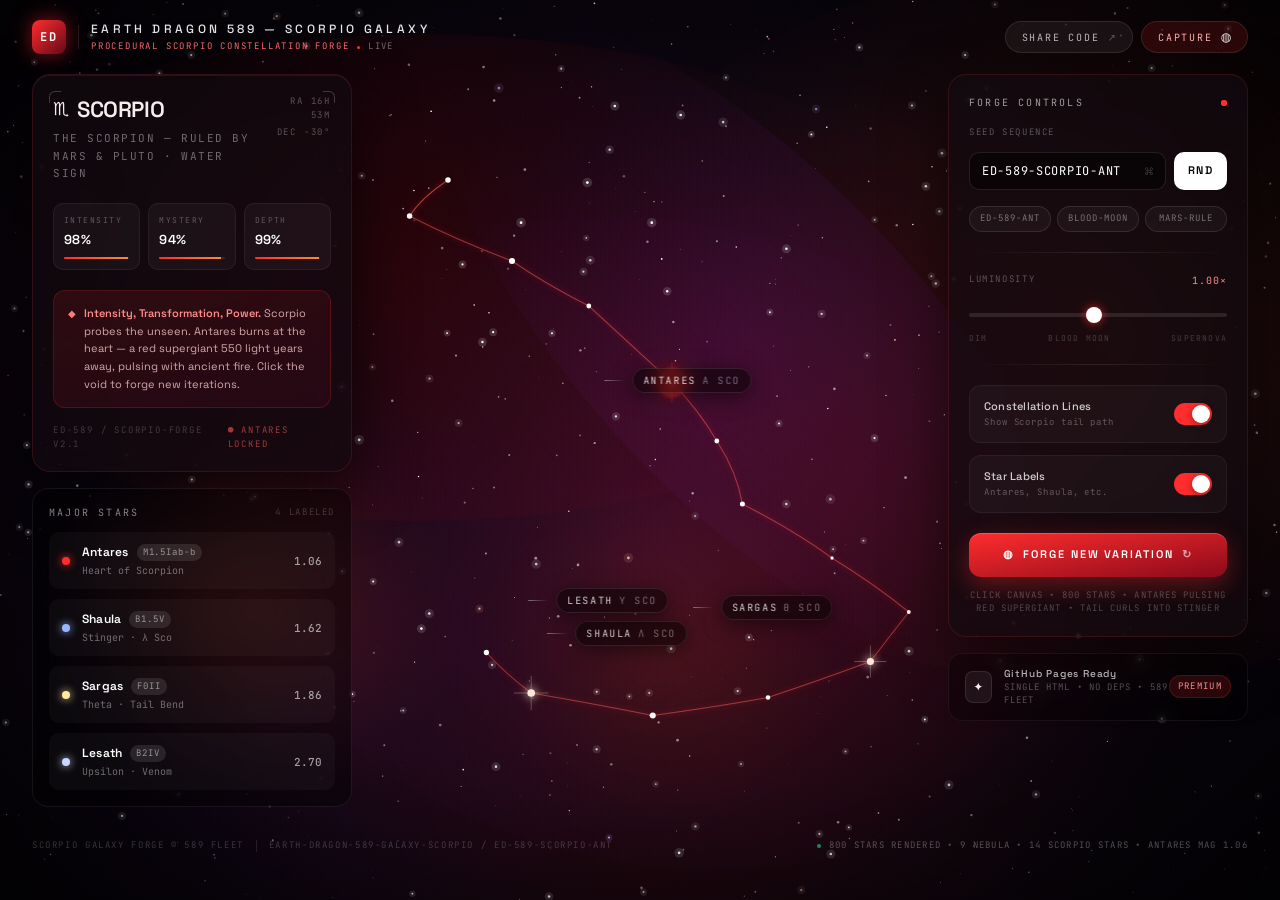
==== index.html @ 0ab93e93 "Rename Earth-Dragon-589-Galaxy-Scorpio-index.html to index.html" ====
<!DOCTYPE html>
<html lang="en">
<head>
  <meta charset="UTF-8">
  <meta name="viewport" content="width=device-width, initial-scale=1">
  <title>React Artifact</title>
  <style>@import url("https://fonts.googleapis.com/css2?family=JetBrains+Mono:wght@400;500&family=Space+Grotesk:wght@300;400;500;600;700&display=swap");*,:after,:before{--tw-border-spacing-x:0;--tw-border-spacing-y:0;--tw-translate-x:0;--tw-translate-y:0;--tw-rotate:0;--tw-skew-x:0;--tw-skew-y:0;--tw-scale-x:1;--tw-scale-y:1;--tw-pan-x: ;--tw-pan-y: ;--tw-pinch-zoom: ;--tw-scroll-snap-strictness:proximity;--tw-gradient-from-position: ;--tw-gradient-via-position: ;--tw-gradient-to-position: ;--tw-ordinal: ;--tw-slashed-zero: ;--tw-numeric-figure: ;--tw-numeric-spacing: ;--tw-numeric-fraction: ;--tw-ring-inset: ;--tw-ring-offset-width:0px;--tw-ring-offset-color:#fff;--tw-ring-color:rgba(59,130,246,.5);--tw-ring-offset-shadow:0 0 #0000;--tw-ring-shadow:0 0 #0000;--tw-shadow:0 0 #0000;--tw-shadow-colored:0 0 #0000;--tw-blur: ;--tw-brightness: ;--tw-contrast: ;--tw-grayscale: ;--tw-hue-rotate: ;--tw-invert: ;--tw-saturate: ;--tw-sepia: ;--tw-drop-shadow: ;--tw-backdrop-blur: ;--tw-backdrop-brightness: ;--tw-backdrop-contrast: ;--tw-backdrop-grayscale: ;--tw-backdrop-hue-rotate: ;--tw-backdrop-invert: ;--tw-backdrop-opacity: ;--tw-backdrop-saturate: ;--tw-backdrop-sepia: ;--tw-contain-size: ;--tw-contain-layout: ;--tw-contain-paint: ;--tw-contain-style: }::backdrop{--tw-border-spacing-x:0;--tw-border-spacing-y:0;--tw-translate-x:0;--tw-translate-y:0;--tw-rotate:0;--tw-skew-x:0;--tw-skew-y:0;--tw-scale-x:1;--tw-scale-y:1;--tw-pan-x: ;--tw-pan-y: ;--tw-pinch-zoom: ;--tw-scroll-snap-strictness:proximity;--tw-gradient-from-position: ;--tw-gradient-via-position: ;--tw-gradient-to-position: ;--tw-ordinal: ;--tw-slashed-zero: ;--tw-numeric-figure: ;--tw-numeric-spacing: ;--tw-numeric-fraction: ;--tw-ring-inset: ;--tw-ring-offset-width:0px;--tw-ring-offset-color:#fff;--tw-ring-color:rgba(59,130,246,.5);--tw-ring-offset-shadow:0 0 #0000;--tw-ring-shadow:0 0 #0000;--tw-shadow:0 0 #0000;--tw-shadow-colored:0 0 #0000;--tw-blur: ;--tw-brightness: ;--tw-contrast: ;--tw-grayscale: ;--tw-hue-rotate: ;--tw-invert: ;--tw-saturate: ;--tw-sepia: ;--tw-drop-shadow: ;--tw-backdrop-blur: ;--tw-backdrop-brightness: ;--tw-backdrop-contrast: ;--tw-backdrop-grayscale: ;--tw-backdrop-hue-rotate: ;--tw-backdrop-invert: ;--tw-backdrop-opacity: ;--tw-backdrop-saturate: ;--tw-backdrop-sepia: ;--tw-contain-size: ;--tw-contain-layout: ;--tw-contain-paint: ;--tw-contain-style: }

/*! tailwindcss v3.4.18 | MIT License | https://tailwindcss.com*/*,:after,:before{box-sizing:border-box;border:0 solid #e5e7eb}:after,:before{--tw-content:""}:host,html{line-height:1.5;-webkit-text-size-adjust:100%;-moz-tab-size:4;-o-tab-size:4;tab-size:4;font-family:ui-sans-serif,system-ui,sans-serif,Apple Color Emoji,Segoe UI Emoji,Segoe UI Symbol,Noto Color Emoji;font-feature-settings:normal;font-variation-settings:normal;-webkit-tap-highlight-color:transparent}body{margin:0;line-height:inherit}hr{height:0;color:inherit;border-top-width:1px}abbr:where([title]){-webkit-text-decoration:underline dotted;text-decoration:underline dotted}h1,h2,h3,h4,h5,h6{font-size:inherit;font-weight:inherit}a{color:inherit;text-decoration:inherit}b,strong{font-weight:bolder}code,kbd,pre,samp{font-family:ui-monospace,SFMono-Regular,Menlo,Monaco,Consolas,Liberation Mono,Courier New,monospace;font-feature-settings:normal;font-variation-settings:normal;font-size:1em}small{font-size:80%}sub,sup{font-size:75%;line-height:0;position:relative;vertical-align:baseline}sub{bottom:-.25em}sup{top:-.5em}table{text-indent:0;border-color:inherit;border-collapse:collapse}button,input,optgroup,select,textarea{font-family:inherit;font-feature-settings:inherit;font-variation-settings:inherit;font-size:100%;font-weight:inherit;line-height:inherit;letter-spacing:inherit;color:inherit;margin:0;padding:0}button,select{text-transform:none}button,input:where([type=button]),input:where([type=reset]),input:where([type=submit]){-webkit-appearance:button;background-color:transparent;background-image:none}:-moz-focusring{outline:auto}:-moz-ui-invalid{box-shadow:none}progress{vertical-align:baseline}::-webkit-inner-spin-button,::-webkit-outer-spin-button{height:auto}[type=search]{-webkit-appearance:textfield;outline-offset:-2px}::-webkit-search-decoration{-webkit-appearance:none}::-webkit-file-upload-button{-webkit-appearance:button;font:inherit}summary{display:list-item}blockquote,dd,dl,figure,h1,h2,h3,h4,h5,h6,hr,p,pre{margin:0}fieldset{margin:0}fieldset,legend{padding:0}menu,ol,ul{list-style:none;margin:0;padding:0}dialog{padding:0}textarea{resize:vertical}input::-moz-placeholder,textarea::-moz-placeholder{opacity:1;color:#9ca3af}input::placeholder,textarea::placeholder{opacity:1;color:#9ca3af}[role=button],button{cursor:pointer}:disabled{cursor:default}audio,canvas,embed,iframe,img,object,svg,video{display:block;vertical-align:middle}img,video{max-width:100%;height:auto}[hidden]:where(:not([hidden=until-found])){display:none}.pointer-events-none{pointer-events:none}.absolute{position:absolute}.relative{position:relative}.inset-0{inset:0}.-left-1{left:-.25rem}.-right-1{right:-.25rem}.-top-1{top:-.25rem}.bottom-\[88px\]{bottom:88px}.left-1\/2{left:50%}.left-\[18px\]{left:18px}.left-\[2px\]{left:2px}.right-3{right:.75rem}.top-1\/2{top:50%}.top-\[2px\]{top:2px}.z-10{z-index:10}.order-1{order:1}.order-2{order:2}.order-3{order:3}.my-5{margin-top:1.25rem;margin-bottom:1.25rem}.mb-3{margin-bottom:.75rem}.mb-4{margin-bottom:1rem}.ml-1\.5{margin-left:.375rem}.mt-0\.5{margin-top:.125rem}.mt-1{margin-top:.25rem}.mt-2{margin-top:.5rem}.mt-3{margin-top:.75rem}.mt-4{margin-top:1rem}.mt-5{margin-top:1.25rem}.mt-\[1px\]{margin-top:1px}.mt-\[2px\]{margin-top:2px}.block{display:block}.flex{display:flex}.grid{display:grid}.hidden{display:none}.h-1{height:.25rem}.h-1\.5{height:.375rem}.h-2{height:.5rem}.h-3{height:.75rem}.h-6{height:1.5rem}.h-8{height:2rem}.h-\[18px\]{height:18px}.h-\[1px\]{height:1px}.h-\[22px\]{height:22px}.h-\[26px\]{height:26px}.h-\[2px\]{height:2px}.h-\[32px\]{height:32px}.h-\[34px\]{height:34px}.h-\[38px\]{height:38px}.h-\[3px\]{height:3px}.h-\[44px\]{height:44px}.h-\[4px\]{height:4px}.h-full{height:100%}.min-h-\[56vh\]{min-height:56vh}.min-h-screen{min-height:100vh}.w-1{width:.25rem}.w-1\.5{width:.375rem}.w-2{width:.5rem}.w-3{width:.75rem}.w-5{width:1.25rem}.w-8{width:2rem}.w-\[18px\]{width:18px}.w-\[1px\]{width:1px}.w-\[32px\]{width:32px}.w-\[34px\]{width:34px}.w-\[38px\]{width:38px}.w-\[3px\]{width:3px}.w-full{width:100%}.min-w-0{min-width:0}.flex-1{flex:1 1 0%}.shrink-0{flex-shrink:0}.-translate-x-1\/2{--tw-translate-x:-50%}.-translate-x-1\/2,.-translate-y-1\/2{transform:translate(var(--tw-translate-x),var(--tw-translate-y)) rotate(var(--tw-rotate)) skewX(var(--tw-skew-x)) skewY(var(--tw-skew-y)) scaleX(var(--tw-scale-x)) scaleY(var(--tw-scale-y))}.-translate-y-1\/2{--tw-translate-y:-50%}.-translate-y-\[18px\]{--tw-translate-y:-18px}.-translate-y-\[18px\],.translate-x-\[14px\]{transform:translate(var(--tw-translate-x),var(--tw-translate-y)) rotate(var(--tw-rotate)) skewX(var(--tw-skew-x)) skewY(var(--tw-skew-y)) scaleX(var(--tw-scale-x)) scaleY(var(--tw-scale-y))}.translate-x-\[14px\]{--tw-translate-x:14px}.scale-110{--tw-scale-x:1.1;--tw-scale-y:1.1}.scale-110,.scale-95{transform:translate(var(--tw-translate-x),var(--tw-translate-y)) rotate(var(--tw-rotate)) skewX(var(--tw-skew-x)) skewY(var(--tw-skew-y)) scaleX(var(--tw-scale-x)) scaleY(var(--tw-scale-y))}.scale-95{--tw-scale-x:.95;--tw-scale-y:.95}@keyframes ping{75%,to{transform:scale(2);opacity:0}}.animate-ping{animation:ping 1s cubic-bezier(0,0,.2,1) infinite}@keyframes pulse{50%{opacity:.5}}.animate-pulse{animation:pulse 2s cubic-bezier(.4,0,.6,1) infinite}.cursor-crosshair{cursor:crosshair}.cursor-pointer{cursor:pointer}.select-none{-webkit-user-select:none;-moz-user-select:none;user-select:none}.resize{resize:both}.appearance-none{-webkit-appearance:none;-moz-appearance:none;appearance:none}.grid-cols-3{grid-template-columns:repeat(3,minmax(0,1fr))}.flex-col{flex-direction:column}.items-start{align-items:flex-start}.items-center{align-items:center}.justify-center{justify-content:center}.justify-between{justify-content:space-between}.gap-1\.5{gap:.375rem}.gap-2{gap:.5rem}.gap-3{gap:.75rem}.gap-4{gap:1rem}.space-y-2\.5>:not([hidden])~:not([hidden]){--tw-space-y-reverse:0;margin-top:calc(.625rem*(1 - var(--tw-space-y-reverse)));margin-bottom:calc(.625rem*var(--tw-space-y-reverse))}.space-y-3>:not([hidden])~:not([hidden]){--tw-space-y-reverse:0;margin-top:calc(.75rem*(1 - var(--tw-space-y-reverse)));margin-bottom:calc(.75rem*var(--tw-space-y-reverse))}.overflow-hidden{overflow:hidden}.whitespace-nowrap{white-space:nowrap}.rounded-\[10px\]{border-radius:10px}.rounded-\[12px\]{border-radius:12px}.rounded-\[14px\]{border-radius:14px}.rounded-\[16px\]{border-radius:16px}.rounded-\[18px\]{border-radius:18px}.rounded-\[8px\]{border-radius:8px}.rounded-full{border-radius:9999px}.rounded-tl-\[6px\]{border-top-left-radius:6px}.rounded-tr-\[6px\]{border-top-right-radius:6px}.border{border-width:1px}.border-l{border-left-width:1px}.border-r{border-right-width:1px}.border-t{border-top-width:1px}.border-\[\#FF2D2D\]{--tw-border-opacity:1;border-color:rgb(255 45 45/var(--tw-border-opacity,1))}.border-\[\#FF2D2D\]\/20{border-color:rgba(255,45,45,.2)}.border-\[\#FF2D2D\]\/30{border-color:rgba(255,45,45,.3)}.border-\[var\(--border\)\]{border-color:var(--border)}.border-transparent{border-color:transparent}.border-white\/10{border-color:hsla(0,0%,100%,.1)}.border-white\/20{border-color:hsla(0,0%,100%,.2)}.border-white\/\[0\.05\]{border-color:hsla(0,0%,100%,.05)}.border-white\/\[0\.06\]{border-color:hsla(0,0%,100%,.06)}.border-white\/\[0\.07\]{border-color:hsla(0,0%,100%,.07)}.bg-\[\#050208\]{--tw-bg-opacity:1;background-color:rgb(5 2 8/var(--tw-bg-opacity,1))}.bg-\[\#FF2D2D\]{--tw-bg-opacity:1;background-color:rgb(255 45 45/var(--tw-bg-opacity,1))}.bg-\[\#FF2D2D\]\/10{background-color:rgba(255,45,45,.1)}.bg-\[\#FF2D2D\]\/15{background-color:rgba(255,45,45,.15)}.bg-\[\#FF2D2D\]\/\[0\.14\]{background-color:rgba(255,45,45,.14)}.bg-\[var\(--surface\)\]{background-color:var(--surface)}.bg-black\/30{background-color:rgba(0,0,0,.3)}.bg-black\/40{background-color:rgba(0,0,0,.4)}.bg-black\/50{background-color:rgba(0,0,0,.5)}.bg-black\/60{background-color:rgba(0,0,0,.6)}.bg-emerald-400\/60{background-color:rgba(52,211,153,.6)}.bg-white{--tw-bg-opacity:1;background-color:rgb(255 255 255/var(--tw-bg-opacity,1))}.bg-white\/10{background-color:hsla(0,0%,100%,.1)}.bg-white\/15{background-color:hsla(0,0%,100%,.15)}.bg-white\/\[0\.03\]{background-color:hsla(0,0%,100%,.03)}.bg-white\/\[0\.04\]{background-color:hsla(0,0%,100%,.04)}.bg-white\/\[0\.06\]{background-color:hsla(0,0%,100%,.06)}.bg-\[radial-gradient\(ellipse_at_center\2c transparent_55\%\2c rgba\(0\2c 0\2c 0\2c 0\.7\)_100\%\)\]{background-image:radial-gradient(ellipse at center,transparent 55%,rgba(0,0,0,.7) 100%)}.bg-gradient-to-br{background-image:linear-gradient(to bottom right,var(--tw-gradient-stops))}.bg-gradient-to-r{background-image:linear-gradient(to right,var(--tw-gradient-stops))}.from-\[\#FF2D2D\]{--tw-gradient-from:#ff2d2d var(--tw-gradient-from-position);--tw-gradient-to:rgba(255,45,45,0) var(--tw-gradient-to-position);--tw-gradient-stops:var(--tw-gradient-from),var(--tw-gradient-to)}.from-\[\#FF2D2D\]\/\[0\.12\]{--tw-gradient-from:rgba(255,45,45,.12) var(--tw-gradient-from-position);--tw-gradient-to:rgba(255,45,45,0) var(--tw-gradient-to-position);--tw-gradient-stops:var(--tw-gradient-from),var(--tw-gradient-to)}.from-transparent{--tw-gradient-from:transparent var(--tw-gradient-from-position);--tw-gradient-to:transparent var(--tw-gradient-to-position);--tw-gradient-stops:var(--tw-gradient-from),var(--tw-gradient-to)}.from-white\/40{--tw-gradient-from:hsla(0,0%,100%,.4) var(--tw-gradient-from-position);--tw-gradient-to:hsla(0,0%,100%,0) var(--tw-gradient-to-position);--tw-gradient-stops:var(--tw-gradient-from),var(--tw-gradient-to)}.via-white\/10{--tw-gradient-to:hsla(0,0%,100%,0) var(--tw-gradient-to-position);--tw-gradient-stops:var(--tw-gradient-from),hsla(0,0%,100%,.1) var(--tw-gradient-via-position),var(--tw-gradient-to)}.to-\[\#6A0A1A\]{--tw-gradient-to:#6a0a1a var(--tw-gradient-to-position)}.to-\[\#6A0A2A\]\/\[0\.18\]{--tw-gradient-to:rgba(106,10,42,.18) var(--tw-gradient-to-position)}.to-\[\#8B0A1A\]{--tw-gradient-to:#8b0a1a var(--tw-gradient-to-position)}.to-\[\#FF8A2A\]{--tw-gradient-to:#ff8a2a var(--tw-gradient-to-position)}.to-transparent{--tw-gradient-to:transparent var(--tw-gradient-to-position)}.p-2\.5{padding:.625rem}.p-3\.5{padding:.875rem}.p-4{padding:1rem}.p-5{padding:1.25rem}.px-1\.5{padding-left:.375rem;padding-right:.375rem}.px-2{padding-left:.5rem;padding-right:.5rem}.px-2\.5{padding-left:.625rem;padding-right:.625rem}.px-3{padding-left:.75rem;padding-right:.75rem}.px-3\.5{padding-left:.875rem;padding-right:.875rem}.px-4{padding-left:1rem;padding-right:1rem}.px-5{padding-left:1.25rem;padding-right:1.25rem}.py-0\.5{padding-top:.125rem;padding-bottom:.125rem}.py-1{padding-top:.25rem;padding-bottom:.25rem}.py-1\.5{padding-top:.375rem;padding-bottom:.375rem}.py-2{padding-top:.5rem;padding-bottom:.5rem}.py-2\.5{padding-top:.625rem;padding-bottom:.625rem}.py-3{padding-top:.75rem;padding-bottom:.75rem}.py-4{padding-top:1rem;padding-bottom:1rem}.pb-6{padding-bottom:1.5rem}.pr-8{padding-right:2rem}.pt-1{padding-top:.25rem}.text-center{text-align:center}.text-right{text-align:right}.text-\[10px\]{font-size:10px}.text-\[11px\]{font-size:11px}.text-\[12px\]{font-size:12px}.text-\[13px\]{font-size:13px}.text-\[18px\]{font-size:18px}.text-\[22px\]{font-size:22px}.text-\[8px\]{font-size:8px}.text-\[9px\]{font-size:9px}.font-\[500\]{font-weight:500}.font-\[600\]{font-weight:600}.font-\[700\]{font-weight:700}.uppercase{text-transform:uppercase}.tabular-nums{--tw-numeric-spacing:tabular-nums;font-variant-numeric:var(--tw-ordinal) var(--tw-slashed-zero) var(--tw-numeric-figure) var(--tw-numeric-spacing) var(--tw-numeric-fraction)}.leading-\[1\.5\]{line-height:1.5}.leading-\[1\.6\]{line-height:1.6}.leading-none{line-height:1}.tracking-\[-0\.02em\]{letter-spacing:-.02em}.tracking-\[0\.02em\]{letter-spacing:.02em}.tracking-\[0\.06em\]{letter-spacing:.06em}.tracking-\[0\.08em\]{letter-spacing:.08em}.tracking-\[0\.12em\]{letter-spacing:.12em}.tracking-\[0\.14em\]{letter-spacing:.14em}.tracking-\[0\.15em\]{letter-spacing:.15em}.tracking-\[0\.16em\]{letter-spacing:.16em}.tracking-\[0\.18em\]{letter-spacing:.18em}.tracking-\[0\.1em\]{letter-spacing:.1em}.tracking-\[0\.22em\]{letter-spacing:.22em}.tracking-\[0\.28em\]{letter-spacing:.28em}.tracking-\[0\.2em\]{letter-spacing:.2em}.tracking-\[0\.3em\]{letter-spacing:.3em}.text-\[\#FF5A5A\]\/60{color:rgba(255,90,90,.6)}.text-\[\#FF6A6A\]{--tw-text-opacity:1;color:rgb(255 106 106/var(--tw-text-opacity,1))}.text-\[\#FF7A7A\]{--tw-text-opacity:1;color:rgb(255 122 122/var(--tw-text-opacity,1))}.text-\[\#FF8A8A\]{--tw-text-opacity:1;color:rgb(255 138 138/var(--tw-text-opacity,1))}.text-\[\#FFB4B4\]{--tw-text-opacity:1;color:rgb(255 180 180/var(--tw-text-opacity,1))}.text-\[\#FFD2D2\]\/80{color:hsla(0,100%,91%,.8)}.text-\[var\(--text\)\]{color:var(--text)}.text-black{--tw-text-opacity:1;color:rgb(0 0 0/var(--tw-text-opacity,1))}.text-white{--tw-text-opacity:1;color:rgb(255 255 255/var(--tw-text-opacity,1))}.text-white\/20{color:hsla(0,0%,100%,.2)}.text-white\/25{color:hsla(0,0%,100%,.25)}.text-white\/30{color:hsla(0,0%,100%,.3)}.text-white\/40{color:hsla(0,0%,100%,.4)}.text-white\/50{color:hsla(0,0%,100%,.5)}.text-white\/60{color:hsla(0,0%,100%,.6)}.text-white\/70{color:hsla(0,0%,100%,.7)}.text-white\/80{color:hsla(0,0%,100%,.8)}.text-white\/90{color:hsla(0,0%,100%,.9)}.accent-\[\#FF2D2D\]{accent-color:#ff2d2d}.opacity-0{opacity:0}.opacity-100{opacity:1}.opacity-\[0\.035\]{opacity:.035}.mix-blend-soft-light{mix-blend-mode:soft-light}.shadow-\[0_0_20px_rgba\(255\2c 45\2c 45\2c 0\.5\)\]{--tw-shadow:0 0 20px rgba(255,45,45,.5);--tw-shadow-colored:0 0 20px var(--tw-shadow-color);box-shadow:var(--tw-ring-offset-shadow,0 0 #0000),var(--tw-ring-shadow,0 0 #0000),var(--tw-shadow)}.shadow-\[0_20px_60px_rgba\(0\2c 0\2c 0\2c 0\.5\)\]{--tw-shadow:0 20px 60px rgba(0,0,0,.5);--tw-shadow-colored:0 20px 60px var(--tw-shadow-color);box-shadow:var(--tw-ring-offset-shadow,0 0 #0000),var(--tw-ring-shadow,0 0 #0000),var(--tw-shadow)}.shadow-\[0_20px_60px_rgba\(0\2c 0\2c 0\2c 0\.6\)\2c inset_0_1px_0_rgba\(255\2c 255\2c 255\2c 0\.06\)\]{--tw-shadow:0 20px 60px rgba(0,0,0,.6),inset 0 1px 0 hsla(0,0%,100%,.06);--tw-shadow-colored:0 20px 60px var(--tw-shadow-color),inset 0 1px 0 var(--tw-shadow-color);box-shadow:var(--tw-ring-offset-shadow,0 0 #0000),var(--tw-ring-shadow,0 0 #0000),var(--tw-shadow)}.shadow-\[0_2px_8px_rgba\(0\2c 0\2c 0\2c 0\.4\)\]{--tw-shadow:0 2px 8px rgba(0,0,0,.4);--tw-shadow-colored:0 2px 8px var(--tw-shadow-color);box-shadow:var(--tw-ring-offset-shadow,0 0 #0000),var(--tw-ring-shadow,0 0 #0000),var(--tw-shadow)}.shadow-\[0_4px_20px_rgba\(0\2c 0\2c 0\2c 0\.5\)\]{--tw-shadow:0 4px 20px rgba(0,0,0,.5);--tw-shadow-colored:0 4px 20px var(--tw-shadow-color);box-shadow:var(--tw-ring-offset-shadow,0 0 #0000),var(--tw-ring-shadow,0 0 #0000),var(--tw-shadow)}.shadow-\[0_8px_24px_rgba\(255\2c 45\2c 45\2c 0\.35\)\2c inset_0_1px_0_rgba\(255\2c 255\2c 255\2c 0\.2\)\]{--tw-shadow:0 8px 24px rgba(255,45,45,.35),inset 0 1px 0 hsla(0,0%,100%,.2);--tw-shadow-colored:0 8px 24px var(--tw-shadow-color),inset 0 1px 0 var(--tw-shadow-color);box-shadow:var(--tw-ring-offset-shadow,0 0 #0000),var(--tw-ring-shadow,0 0 #0000),var(--tw-shadow)}.filter{filter:var(--tw-blur) var(--tw-brightness) var(--tw-contrast) var(--tw-grayscale) var(--tw-hue-rotate) var(--tw-invert) var(--tw-saturate) var(--tw-sepia) var(--tw-drop-shadow)}.backdrop-blur{--tw-backdrop-blur:blur(8px)}.backdrop-blur,.backdrop-blur-\[18px\]{backdrop-filter:var(--tw-backdrop-blur) var(--tw-backdrop-brightness) var(--tw-backdrop-contrast) var(--tw-backdrop-grayscale) var(--tw-backdrop-hue-rotate) var(--tw-backdrop-invert) var(--tw-backdrop-opacity) var(--tw-backdrop-saturate) var(--tw-backdrop-sepia)}.backdrop-blur-\[18px\]{--tw-backdrop-blur:blur(18px)}.backdrop-blur-\[22px\]{--tw-backdrop-blur:blur(22px)}.backdrop-blur-\[22px\],.backdrop-blur-xl{backdrop-filter:var(--tw-backdrop-blur) var(--tw-backdrop-brightness) var(--tw-backdrop-contrast) var(--tw-backdrop-grayscale) var(--tw-backdrop-hue-rotate) var(--tw-backdrop-invert) var(--tw-backdrop-opacity) var(--tw-backdrop-saturate) var(--tw-backdrop-sepia)}.backdrop-blur-xl{--tw-backdrop-blur:blur(24px)}.transition-all{transition-property:all;transition-timing-function:cubic-bezier(.4,0,.2,1);transition-duration:.15s}.duration-300{transition-duration:.3s}.duration-700{transition-duration:.7s}:root{--bg:#07030a;--surface:rgba(18,10,16,.72);--surface-strong:rgba(28,14,22,.9);--border:rgba(255,70,70,.14);--border-strong:rgba(255,90,90,.28);--text:#f5eded;--text-dim:#9a8a8e;--accent:#ff2d2d;--accent-2:#ff6a2a;--accent-3:#8a2be2;--safe-area-inset-top:env(safe-area-inset-top,0px)}@media (prefers-color-scheme:dark){:root{--bg:#050208}}body,html{background:var(--bg);margin:0;padding:0;overscroll-behavior:none}*{-webkit-font-smoothing:antialiased;-moz-osx-font-smoothing:grayscale}.selection\:bg-\[\#FF2D2D\]\/30 ::-moz-selection{background-color:rgba(255,45,45,.3)}.selection\:bg-\[\#FF2D2D\]\/30 ::selection{background-color:rgba(255,45,45,.3)}.selection\:bg-\[\#FF2D2D\]\/30::-moz-selection{background-color:rgba(255,45,45,.3)}.selection\:bg-\[\#FF2D2D\]\/30::selection{background-color:rgba(255,45,45,.3)}.placeholder\:text-white\/20::-moz-placeholder{color:hsla(0,0%,100%,.2)}.placeholder\:text-white\/20::placeholder{color:hsla(0,0%,100%,.2)}.hover\:border-\[\#FF2D2D\]\/30:hover{border-color:rgba(255,45,45,.3)}.hover\:border-white\/20:hover{border-color:hsla(0,0%,100%,.2)}.hover\:border-white\/\[0\.08\]:hover{border-color:hsla(0,0%,100%,.08)}.hover\:bg-\[\#FF2D2D\]\/20:hover{background-color:rgba(255,45,45,.2)}.hover\:bg-white\/90:hover{background-color:hsla(0,0%,100%,.9)}.hover\:bg-white\/\[0\.06\]:hover{background-color:hsla(0,0%,100%,.06)}.hover\:bg-white\/\[0\.10\]:hover{background-color:hsla(0,0%,100%,.1)}.hover\:text-white\/70:hover{color:hsla(0,0%,100%,.7)}.hover\:shadow-\[0_12px_32px_rgba\(255\2c 45\2c 45\2c 0\.5\)\]:hover{--tw-shadow:0 12px 32px rgba(255,45,45,.5);--tw-shadow-colored:0 12px 32px var(--tw-shadow-color);box-shadow:var(--tw-ring-offset-shadow,0 0 #0000),var(--tw-ring-shadow,0 0 #0000),var(--tw-shadow)}.hover\:brightness-110:hover{--tw-brightness:brightness(1.1);filter:var(--tw-blur) var(--tw-brightness) var(--tw-contrast) var(--tw-grayscale) var(--tw-hue-rotate) var(--tw-invert) var(--tw-saturate) var(--tw-sepia) var(--tw-drop-shadow)}.focus\:border-\[\#FF2D2D\]\/40:focus{border-color:rgba(255,45,45,.4)}.focus\:bg-black\/70:focus{background-color:rgba(0,0,0,.7)}.focus\:outline-none:focus{outline:2px solid transparent;outline-offset:2px}.active\:scale-\[0\.98\]:active{--tw-scale-x:0.98;--tw-scale-y:0.98;transform:translate(var(--tw-translate-x),var(--tw-translate-y)) rotate(var(--tw-rotate)) skewX(var(--tw-skew-x)) skewY(var(--tw-skew-y)) scaleX(var(--tw-scale-x)) scaleY(var(--tw-scale-y))}.group:hover .group-hover\:text-white{--tw-text-opacity:1;color:rgb(255 255 255/var(--tw-text-opacity,1))}@media (min-width:768px){.md\:block{display:block}.md\:inline{display:inline}.md\:w-auto{width:auto}.md\:flex-row{flex-direction:row}.md\:items-center{align-items:center}.md\:gap-6{gap:1.5rem}.md\:px-4{padding-left:1rem;padding-right:1rem}.md\:px-8{padding-left:2rem;padding-right:2rem}.md\:py-5{padding-top:1.25rem;padding-bottom:1.25rem}.md\:pb-8{padding-bottom:2rem}.md\:text-\[12px\]{font-size:12px}}@media (min-width:1024px){.lg\:order-1{order:1}.lg\:order-2{order:2}.lg\:hidden{display:none}.lg\:min-h-0{min-height:0}.lg\:w-\[300px\]{width:300px}.lg\:w-\[320px\]{width:320px}.lg\:flex-row{flex-direction:row}}.\[\&\:\:-webkit-slider-thumb\]\:h-4::-webkit-slider-thumb{height:1rem}.\[\&\:\:-webkit-slider-thumb\]\:w-4::-webkit-slider-thumb{width:1rem}.\[\&\:\:-webkit-slider-thumb\]\:appearance-none::-webkit-slider-thumb{-webkit-appearance:none;appearance:none}.\[\&\:\:-webkit-slider-thumb\]\:rounded-full::-webkit-slider-thumb{border-radius:9999px}.\[\&\:\:-webkit-slider-thumb\]\:bg-white::-webkit-slider-thumb{--tw-bg-opacity:1;background-color:rgb(255 255 255/var(--tw-bg-opacity,1))}.\[\&\:\:-webkit-slider-thumb\]\:shadow-\[0_0_10px_rgba\(255\2c 45\2c 45\2c 0\.8\)\]::-webkit-slider-thumb{--tw-shadow:0 0 10px rgba(255,45,45,.8);--tw-shadow-colored:0 0 10px var(--tw-shadow-color);box-shadow:var(--tw-ring-offset-shadow,0 0 #0000),var(--tw-ring-shadow,0 0 #0000),var(--tw-shadow)}</style>
</head>
<body>
  <div id="root"></div>
  
  <script type="module">var nf=Object.create;var{getPrototypeOf:tf,defineProperty:$l,getOwnPropertyNames:rf}=Object;var lf=Object.prototype.hasOwnProperty;var _n=(e,n,t)=>{t=e!=null?nf(tf(e)):{};let r=n||!e||!e.__esModule?$l(t,"default",{value:e,enumerable:!0}):t;for(let l of rf(e))if(!lf.call(r,l))$l(r,l,{get:()=>e[l],enumerable:!0});return r};var gr=(e,n)=>()=>(n||e((n={exports:{}}).exports,n),n.exports);var of=(e,n)=>{for(var t in n)$l(e,t,{get:n[t],enumerable:!0,configurable:!0,set:(r)=>n[t]=()=>r})};var uf=(e,n)=>()=>(e&&(n=e(e=0)),n);var kt=gr((Cf)=>{var wt=Symbol.for("react.element"),sf=Symbol.for("react.portal"),af=Symbol.for("react.fragment"),cf=Symbol.for("react.strict_mode"),ff=Symbol.for("react.profiler"),df=Symbol.for("react.provider"),pf=Symbol.for("react.context"),mf=Symbol.for("react.forward_ref"),vf=Symbol.for("react.suspense"),hf=Symbol.for("react.memo"),yf=Symbol.for("react.lazy"),fi=Symbol.iterator;function gf(e){if(e===null||typeof e!=="object")return null;return e=fi&&e[fi]||e["@@iterator"],typeof e==="function"?e:null}var mi={isMounted:function(){return!1},enqueueForceUpdate:function(){},enqueueReplaceState:function(){},enqueueSetState:function(){}},vi=Object.assign,hi={};function An(e,n,t){this.props=e,this.context=n,this.refs=hi,this.updater=t||mi}An.prototype.isReactComponent={};An.prototype.setState=function(e,n){if(typeof e!=="object"&&typeof e!=="function"&&e!=null)throw Error("setState(...): takes an object of state variables to update or a function which returns an object of state variables.");this.updater.enqueueSetState(this,e,n,"setState")};An.prototype.forceUpdate=function(e){this.updater.enqueueForceUpdate(this,e,"forceUpdate")};function yi(){}yi.prototype=An.prototype;function Hl(e,n,t){this.props=e,this.context=n,this.refs=hi,this.updater=t||mi}var Ql=Hl.prototype=new yi;Ql.constructor=Hl;vi(Ql,An.prototype);Ql.isPureReactComponent=!0;var di=Array.isArray,gi=Object.prototype.hasOwnProperty,Kl={current:null},wi={key:!0,ref:!0,__self:!0,__source:!0};function ki(e,n,t){var r,l={},o=null,u=null;if(n!=null)for(r in n.ref!==void 0&&(u=n.ref),n.key!==void 0&&(o=""+n.key),n)gi.call(n,r)&&!wi.hasOwnProperty(r)&&(l[r]=n[r]);var i=arguments.length-2;if(i===1)l.children=t;else if(1<i){for(var s=Array(i),d=0;d<i;d++)s[d]=arguments[d+2];l.children=s}if(e&&e.defaultProps)for(r in i=e.defaultProps,i)l[r]===void 0&&(l[r]=i[r]);return{$$typeof:wt,type:e,key:o,ref:u,props:l,_owner:Kl.current}}function wf(e,n){return{$$typeof:wt,type:e.type,key:n,ref:e.ref,props:e.props,_owner:e._owner}}function Yl(e){return typeof e==="object"&&e!==null&&e.$$typeof===wt}function kf(e){var n={"=":"=0",":":"=2"};return"$"+e.replace(/[=:]/g,function(t){return n[t]})}var pi=/\/+/g;function Al(e,n){return typeof e==="object"&&e!==null&&e.key!=null?kf(""+e.key):n.toString(36)}function kr(e,n,t,r,l){var o=typeof e;if(o==="undefined"||o==="boolean")e=null;var u=!1;if(e===null)u=!0;else switch(o){case"string":case"number":u=!0;break;case"object":switch(e.$$typeof){case wt:case sf:u=!0}}if(u)return u=e,l=l(u),e=r===""?"."+Al(u,0):r,di(l)?(t="",e!=null&&(t=e.replace(pi,"$&/")+"/"),kr(l,n,t,"",function(d){return d})):l!=null&&(Yl(l)&&(l=wf(l,t+(!l.key||u&&u.key===l.key?"":(""+l.key).replace(pi,"$&/")+"/")+e)),n.push(l)),1;if(u=0,r=r===""?".":r+":",di(e))for(var i=0;i<e.length;i++){o=e[i];var s=r+Al(o,i);u+=kr(o,n,t,s,l)}else if(s=gf(e),typeof s==="function")for(e=s.call(e),i=0;!(o=e.next()).done;)o=o.value,s=r+Al(o,i++),u+=kr(o,n,t,s,l);else if(o==="object")throw n=String(e),Error("Objects are not valid as a React child (found: "+(n==="[object Object]"?"object with keys {"+Object.keys(e).join(", ")+"}":n)+"). If you meant to render a collection of children, use an array instead.");return u}function wr(e,n,t){if(e==null)return e;var r=[],l=0;return kr(e,r,"","",function(o){return n.call(t,o,l++)}),r}function Sf(e){if(e._status===-1){var n=e._result;n=n(),n.then(function(t){if(e._status===0||e._status===-1)e._status=1,e._result=t},function(t){if(e._status===0||e._status===-1)e._status=2,e._result=t}),e._status===-1&&(e._status=0,e._result=n)}if(e._status===1)return e._result.default;throw e._result}var ae={current:null},Sr={transition:null},Ef={ReactCurrentDispatcher:ae,ReactCurrentBatchConfig:Sr,ReactCurrentOwner:Kl};function Si(){throw Error("act(...) is not supported in production builds of React.")}Cf.Children={map:wr,forEach:function(e,n,t){wr(e,function(){n.apply(this,arguments)},t)},count:function(e){var n=0;return wr(e,function(){n++}),n},toArray:function(e){return wr(e,function(n){return n})||[]},only:function(e){if(!Yl(e))throw Error("React.Children.only expected to receive a single React element child.");return e}};Cf.Component=An;Cf.Fragment=af;Cf.Profiler=ff;Cf.PureComponent=Hl;Cf.StrictMode=cf;Cf.Suspense=vf;Cf.__SECRET_INTERNALS_DO_NOT_USE_OR_YOU_WILL_BE_FIRED=Ef;Cf.act=Si;Cf.cloneElement=function(e,n,t){if(e===null||e===void 0)throw Error("React.cloneElement(...): The argument must be a React element, but you passed "+e+".");var r=vi({},e.props),l=e.key,o=e.ref,u=e._owner;if(n!=null){if(n.ref!==void 0&&(o=n.ref,u=Kl.current),n.key!==void 0&&(l=""+n.key),e.type&&e.type.defaultProps)var i=e.type.defaultProps;for(s in n)gi.call(n,s)&&!wi.hasOwnProperty(s)&&(r[s]=n[s]===void 0&&i!==void 0?i[s]:n[s])}var s=arguments.length-2;if(s===1)r.children=t;else if(1<s){i=Array(s);for(var d=0;d<s;d++)i[d]=arguments[d+2];r.children=i}return{$$typeof:wt,type:e.type,key:l,ref:o,props:r,_owner:u}};Cf.createContext=function(e){return e={$$typeof:pf,_currentValue:e,_currentValue2:e,_threadCount:0,Provider:null,Consumer:null,_defaultValue:null,_globalName:null},e.Provider={$$typeof:df,_context:e},e.Consumer=e};Cf.createElement=ki;Cf.createFactory=function(e){var n=ki.bind(null,e);return n.type=e,n};Cf.createRef=function(){return{current:null}};Cf.forwardRef=function(e){return{$$typeof:mf,render:e}};Cf.isValidElement=Yl;Cf.lazy=function(e){return{$$typeof:yf,_payload:{_status:-1,_result:e},_init:Sf}};Cf.memo=function(e,n){return{$$typeof:hf,type:e,compare:n===void 0?null:n}};Cf.startTransition=function(e){var n=Sr.transition;Sr.transition={};try{e()}finally{Sr.transition=n}};Cf.unstable_act=Si;Cf.useCallback=function(e,n){return ae.current.useCallback(e,n)};Cf.useContext=function(e){return ae.current.useContext(e)};Cf.useDebugValue=function(){};Cf.useDeferredValue=function(e){return ae.current.useDeferredValue(e)};Cf.useEffect=function(e,n){return ae.current.useEffect(e,n)};Cf.useId=function(){return ae.current.useId()};Cf.useImperativeHandle=function(e,n,t){return ae.current.useImperativeHandle(e,n,t)};Cf.useInsertionEffect=function(e,n){return ae.current.useInsertionEffect(e,n)};Cf.useLayoutEffect=function(e,n){return ae.current.useLayoutEffect(e,n)};Cf.useMemo=function(e,n){return ae.current.useMemo(e,n)};Cf.useReducer=function(e,n,t){return ae.current.useReducer(e,n,t)};Cf.useRef=function(e){return ae.current.useRef(e)};Cf.useState=function(e){return ae.current.useState(e)};Cf.useSyncExternalStore=function(e,n,t){return ae.current.useSyncExternalStore(e,n,t)};Cf.useTransition=function(){return ae.current.useTransition()};Cf.version="18.3.1"});var Ti=gr((id)=>{function Zl(e,n){var t=e.length;e.push(n);e:for(;0<t;){var r=t-1>>>1,l=e[r];if(0<Er(l,n))e[r]=n,e[t]=l,t=r;else break e}}function Me(e){return e.length===0?null:e[0]}function Pr(e){if(e.length===0)return null;var n=e[0],t=e.pop();if(t!==n){e[0]=t;e:for(var r=0,l=e.length,o=l>>>1;r<o;){var u=2*(r+1)-1,i=e[u],s=u+1,d=e[s];if(0>Er(i,t))s<l&&0>Er(d,i)?(e[r]=d,e[s]=t,r=s):(e[r]=i,e[u]=t,r=u);else if(s<l&&0>Er(d,t))e[r]=d,e[s]=t,r=s;else break e}}return n}function Er(e,n){var t=e.sortIndex-n.sortIndex;return t!==0?t:e.id-n.id}if(typeof performance==="object"&&typeof performance.now==="function")Gl=performance,id.unstable_now=function(){return Gl.now()};else Cr=Date,Jl=Cr.now(),id.unstable_now=function(){return Cr.now()-Jl};var Gl,Cr,Jl,Be=[],tn=[],ud=1,Ce=null,le=3,zr=!1,Nn=!1,Et=!1,Ci=typeof setTimeout==="function"?setTimeout:null,_i=typeof clearTimeout==="function"?clearTimeout:null,Ei=typeof setImmediate<"u"?setImmediate:null;typeof navigator<"u"&&navigator.scheduling!==void 0&&navigator.scheduling.isInputPending!==void 0&&navigator.scheduling.isInputPending.bind(navigator.scheduling);function jl(e){for(var n=Me(tn);n!==null;){if(n.callback===null)Pr(tn);else if(n.startTime<=e)Pr(tn),n.sortIndex=n.expirationTime,Zl(Be,n);else break;n=Me(tn)}}function bl(e){if(Et=!1,jl(e),!Nn)if(Me(Be)!==null)Nn=!0,no(eo);else{var n=Me(tn);n!==null&&to(bl,n.startTime-e)}}function eo(e,n){Nn=!1,Et&&(Et=!1,_i(Ct),Ct=-1),zr=!0;var t=le;try{jl(n);for(Ce=Me(Be);Ce!==null&&(!(Ce.expirationTime>n)||e&&!zi());){var r=Ce.callback;if(typeof r==="function"){Ce.callback=null,le=Ce.priorityLevel;var l=r(Ce.expirationTime<=n);n=id.unstable_now(),typeof l==="function"?Ce.callback=l:Ce===Me(Be)&&Pr(Be),jl(n)}else Pr(Be);Ce=Me(Be)}if(Ce!==null)var o=!0;else{var u=Me(tn);u!==null&&to(bl,u.startTime-n),o=!1}return o}finally{Ce=null,le=t,zr=!1}}var Tr=!1,_r=null,Ct=-1,Ni=5,Pi=-1;function zi(){return id.unstable_now()-Pi<Ni?!1:!0}function Xl(){if(_r!==null){var e=id.unstable_now();Pi=e;var n=!0;try{n=_r(!0,e)}finally{n?St():(Tr=!1,_r=null)}}else Tr=!1}var St;if(typeof Ei==="function")St=function(){Ei(Xl)};else if(typeof MessageChannel<"u")Nr=new MessageChannel,ql=Nr.port2,Nr.port1.onmessage=Xl,St=function(){ql.postMessage(null)};else St=function(){Ci(Xl,0)};var Nr,ql;function no(e){_r=e,Tr||(Tr=!0,St())}function to(e,n){Ct=Ci(function(){e(id.unstable_now())},n)}id.unstable_IdlePriority=5;id.unstable_ImmediatePriority=1;id.unstable_LowPriority=4;id.unstable_NormalPriority=3;id.unstable_Profiling=null;id.unstable_UserBlockingPriority=2;id.unstable_cancelCallback=function(e){e.callback=null};id.unstable_continueExecution=function(){Nn||zr||(Nn=!0,no(eo))};id.unstable_forceFrameRate=function(e){0>e||125<e?console.error("forceFrameRate takes a positive int between 0 and 125, forcing frame rates higher than 125 fps is not supported"):Ni=0<e?Math.floor(1000/e):5};id.unstable_getCurrentPriorityLevel=function(){return le};id.unstable_getFirstCallbackNode=function(){return Me(Be)};id.unstable_next=function(e){switch(le){case 1:case 2:case 3:var n=3;break;default:n=le}var t=le;le=n;try{return e()}finally{le=t}};id.unstable_pauseExecution=function(){};id.unstable_requestPaint=function(){};id.unstable_runWithPriority=function(e,n){switch(e){case 1:case 2:case 3:case 4:case 5:break;default:e=3}var t=le;le=e;try{return n()}finally{le=t}};id.unstable_scheduleCallback=function(e,n,t){var r=id.unstable_now();switch(typeof t==="object"&&t!==null?(t=t.delay,t=typeof t==="number"&&0<t?r+t:r):t=r,e){case 1:var l=-1;break;case 2:l=250;break;case 5:l=1073741823;break;case 4:l=1e4;break;default:l=5000}return l=t+l,e={id:ud++,callback:n,priorityLevel:e,startTime:t,expirationTime:l,sortIndex:-1},t>r?(e.sortIndex=t,Zl(tn,e),Me(Be)===null&&e===Me(tn)&&(Et?(_i(Ct),Ct=-1):Et=!0,to(bl,t-r))):(e.sortIndex=l,Zl(Be,e),Nn||zr||(Nn=!0,no(eo))),e};id.unstable_shouldYield=zi;id.unstable_wrapCallback=function(e){var n=le;return function(){var t=le;le=n;try{return e.apply(this,arguments)}finally{le=t}}}});var ai={};of(ai,{version:()=>Ac,unstable_renderSubtreeIntoContainer:()=>$c,unstable_batchedUpdates:()=>Wc,unmountComponentAtNode:()=>Bc,render:()=>Vc,hydrateRoot:()=>xc,hydrate:()=>Uc,flushSync:()=>Oc,findDOMNode:()=>Dc,createRoot:()=>Ic,createPortal:()=>Fc,__SECRET_INTERNALS_DO_NOT_USE_OR_YOU_WILL_BE_FIRED:()=>Mc});function g(e){for(var n="https://reactjs.org/docs/error-decoder.html?invariant="+e,t=1;t<arguments.length;t++)n+="&args[]="+encodeURIComponent(arguments[t]);return"Minified React error #"+e+"; visit "+n+" for the full message or use the non-minified dev environment for full errors and additional helpful warnings."}function Bn(e,n){ct(e,n),ct(e+"Capture",n)}function ct(e,n){Zt[e]=n;for(e=0;e<n.length;e++)Ds.add(n[e])}function zd(e){if(No.call(Ri,e))return!0;if(No.call(Li,e))return!1;if(Pd.test(e))return Ri[e]=!0;return Li[e]=!0,!1}function Td(e,n,t,r){if(t!==null&&t.type===0)return!1;switch(typeof n){case"function":case"symbol":return!0;case"boolean":if(r)return!1;if(t!==null)return!t.acceptsBooleans;return e=e.toLowerCase().slice(0,5),e!=="data-"&&e!=="aria-";default:return!1}}function Ld(e,n,t,r){if(n===null||typeof n>"u"||Td(e,n,t,r))return!0;if(r)return!1;if(t!==null)switch(t.type){case 3:return!n;case 4:return n===!1;case 5:return isNaN(n);case 6:return isNaN(n)||1>n}return!1}function de(e,n,t,r,l,o,u){this.acceptsBooleans=n===2||n===3||n===4,this.attributeName=r,this.attributeNamespace=l,this.mustUseProperty=t,this.propertyName=e,this.type=n,this.sanitizeURL=o,this.removeEmptyString=u}function ku(e){return e[1].toUpperCase()}function Su(e,n,t,r){var l=te.hasOwnProperty(n)?te[n]:null;if(l!==null?l.type!==0:r||!(2<n.length)||n[0]!=="o"&&n[0]!=="O"||n[1]!=="n"&&n[1]!=="N")Ld(n,t,l,r)&&(t=null),r||l===null?zd(n)&&(t===null?e.removeAttribute(n):e.setAttribute(n,""+t)):l.mustUseProperty?e[l.propertyName]=t===null?l.type===3?!1:"":t:(n=l.attributeName,r=l.attributeNamespace,t===null?e.removeAttribute(n):(l=l.type,t=l===3||l===4&&t===!0?"":""+t,r?e.setAttributeNS(r,n,t):e.setAttribute(n,t)))}function _t(e){if(e===null||typeof e!=="object")return null;return e=Mi&&e[Mi]||e["@@iterator"],typeof e==="function"?e:null}function Mt(e){if(ro===void 0)try{throw Error()}catch(t){var n=t.stack.trim().match(/\n( *(at )?)/);ro=n&&n[1]||""}return`
`+ro+e}function oo(e,n){if(!e||lo)return"";lo=!0;var t=Error.prepareStackTrace;Error.prepareStackTrace=void 0;try{if(n)if(n=function(){throw Error()},Object.defineProperty(n.prototype,"props",{set:function(){throw Error()}}),typeof Reflect==="object"&&Reflect.construct){try{Reflect.construct(n,[])}catch(d){var r=d}Reflect.construct(e,[],n)}else{try{n.call()}catch(d){r=d}e.call(n.prototype)}else{try{throw Error()}catch(d){r=d}e()}}catch(d){if(d&&r&&typeof d.stack==="string"){for(var l=d.stack.split(`
`),o=r.stack.split(`
`),u=l.length-1,i=o.length-1;1<=u&&0<=i&&l[u]!==o[i];)i--;for(;1<=u&&0<=i;u--,i--)if(l[u]!==o[i]){if(u!==1||i!==1)do if(u--,i--,0>i||l[u]!==o[i]){var s=`
`+l[u].replace(" at new "," at ");return e.displayName&&s.includes("<anonymous>")&&(s=s.replace("<anonymous>",e.displayName)),s}while(1<=u&&0<=i);break}}}finally{lo=!1,Error.prepareStackTrace=t}return(e=e?e.displayName||e.name:"")?Mt(e):""}function Rd(e){switch(e.tag){case 5:return Mt(e.type);case 16:return Mt("Lazy");case 13:return Mt("Suspense");case 19:return Mt("SuspenseList");case 0:case 2:case 15:return e=oo(e.type,!1),e;case 11:return e=oo(e.type.render,!1),e;case 1:return e=oo(e.type,!0),e;default:return""}}function Lo(e){if(e==null)return null;if(typeof e==="function")return e.displayName||e.name||null;if(typeof e==="string")return e;switch(e){case Xn:return"Fragment";case Yn:return"Portal";case Po:return"Profiler";case Eu:return"StrictMode";case zo:return"Suspense";case To:return"SuspenseList"}if(typeof e==="object")switch(e.$$typeof){case Us:return(e.displayName||"Context")+".Consumer";case Os:return(e._context.displayName||"Context")+".Provider";case Cu:var n=e.render;return e=e.displayName,e||(e=n.displayName||n.name||"",e=e!==""?"ForwardRef("+e+")":"ForwardRef"),e;case _u:return n=e.displayName||null,n!==null?n:Lo(e.type)||"Memo";case ln:n=e._payload,e=e._init;try{return Lo(e(n))}catch(t){}}return null}function Md(e){var n=e.type;switch(e.tag){case 24:return"Cache";case 9:return(n.displayName||"Context")+".Consumer";case 10:return(n._context.displayName||"Context")+".Provider";case 18:return"DehydratedFragment";case 11:return e=n.render,e=e.displayName||e.name||"",n.displayName||(e!==""?"ForwardRef("+e+")":"ForwardRef");case 7:return"Fragment";case 5:return n;case 4:return"Portal";case 3:return"Root";case 6:return"Text";case 16:return Lo(n);case 8:return n===Eu?"StrictMode":"Mode";case 22:return"Offscreen";case 12:return"Profiler";case 21:return"Scope";case 13:return"Suspense";case 19:return"SuspenseList";case 25:return"TracingMarker";case 1:case 0:case 17:case 2:case 14:case 15:if(typeof n==="function")return n.displayName||n.name||null;if(typeof n==="string")return n}return null}function wn(e){switch(typeof e){case"boolean":case"number":case"string":case"undefined":return e;case"object":return e;default:return""}}function Vs(e){var n=e.type;return(e=e.nodeName)&&e.toLowerCase()==="input"&&(n==="checkbox"||n==="radio")}function Fd(e){var n=Vs(e)?"checked":"value",t=Object.getOwnPropertyDescriptor(e.constructor.prototype,n),r=""+e[n];if(!e.hasOwnProperty(n)&&typeof t<"u"&&typeof t.get==="function"&&typeof t.set==="function"){var{get:l,set:o}=t;return Object.defineProperty(e,n,{configurable:!0,get:function(){return l.call(this)},set:function(u){r=""+u,o.call(this,u)}}),Object.defineProperty(e,n,{enumerable:t.enumerable}),{getValue:function(){return r},setValue:function(u){r=""+u},stopTracking:function(){e._valueTracker=null,delete e[n]}}}}function Rr(e){e._valueTracker||(e._valueTracker=Fd(e))}function Bs(e){if(!e)return!1;var n=e._valueTracker;if(!n)return!0;var t=n.getValue(),r="";return e&&(r=Vs(e)?e.checked?"true":"false":e.value),e=r,e!==t?(n.setValue(e),!0):!1}function nl(e){if(e=e||(typeof document<"u"?document:void 0),typeof e>"u")return null;try{return e.activeElement||e.body}catch(n){return e.body}}function Ro(e,n){var t=n.checked;return A({},n,{defaultChecked:void 0,defaultValue:void 0,value:void 0,checked:t!=null?t:e._wrapperState.initialChecked})}function Fi(e,n){var t=n.defaultValue==null?"":n.defaultValue,r=n.checked!=null?n.checked:n.defaultChecked;t=wn(n.value!=null?n.value:t),e._wrapperState={initialChecked:r,initialValue:t,controlled:n.type==="checkbox"||n.type==="radio"?n.checked!=null:n.value!=null}}function Ws(e,n){n=n.checked,n!=null&&Su(e,"checked",n,!1)}function Mo(e,n){Ws(e,n);var t=wn(n.value),r=n.type;if(t!=null)if(r==="number"){if(t===0&&e.value===""||e.value!=t)e.value=""+t}else e.value!==""+t&&(e.value=""+t);else if(r==="submit"||r==="reset"){e.removeAttribute("value");return}n.hasOwnProperty("value")?Fo(e,n.type,t):n.hasOwnProperty("defaultValue")&&Fo(e,n.type,wn(n.defaultValue)),n.checked==null&&n.defaultChecked!=null&&(e.defaultChecked=!!n.defaultChecked)}function Ii(e,n,t){if(n.hasOwnProperty("value")||n.hasOwnProperty("defaultValue")){var r=n.type;if(!(r!=="submit"&&r!=="reset"||n.value!==void 0&&n.value!==null))return;n=""+e._wrapperState.initialValue,t||n===e.value||(e.value=n),e.defaultValue=n}t=e.name,t!==""&&(e.name=""),e.defaultChecked=!!e._wrapperState.initialChecked,t!==""&&(e.name=t)}function Fo(e,n,t){if(n!=="number"||nl(e.ownerDocument)!==e)t==null?e.defaultValue=""+e._wrapperState.initialValue:e.defaultValue!==""+t&&(e.defaultValue=""+t)}function lt(e,n,t,r){if(e=e.options,n){n={};for(var l=0;l<t.length;l++)n["$"+t[l]]=!0;for(t=0;t<e.length;t++)l=n.hasOwnProperty("$"+e[t].value),e[t].selected!==l&&(e[t].selected=l),l&&r&&(e[t].defaultSelected=!0)}else{t=""+wn(t),n=null;for(l=0;l<e.length;l++){if(e[l].value===t){e[l].selected=!0,r&&(e[l].defaultSelected=!0);return}n!==null||e[l].disabled||(n=e[l])}n!==null&&(n.selected=!0)}}function Io(e,n){if(n.dangerouslySetInnerHTML!=null)throw Error(g(91));return A({},n,{value:void 0,defaultValue:void 0,children:""+e._wrapperState.initialValue})}function Di(e,n){var t=n.value;if(t==null){if(t=n.children,n=n.defaultValue,t!=null){if(n!=null)throw Error(g(92));if(Ft(t)){if(1<t.length)throw Error(g(93));t=t[0]}n=t}n==null&&(n=""),t=n}e._wrapperState={initialValue:wn(t)}}function $s(e,n){var t=wn(n.value),r=wn(n.defaultValue);t!=null&&(t=""+t,t!==e.value&&(e.value=t),n.defaultValue==null&&e.defaultValue!==t&&(e.defaultValue=t)),r!=null&&(e.defaultValue=""+r)}function Oi(e){var n=e.textContent;n===e._wrapperState.initialValue&&n!==""&&n!==null&&(e.value=n)}function As(e){switch(e){case"svg":return"http://www.w3.org/2000/svg";case"math":return"http://www.w3.org/1998/Math/MathML";default:return"http://www.w3.org/1999/xhtml"}}function Do(e,n){return e==null||e==="http://www.w3.org/1999/xhtml"?As(n):e==="http://www.w3.org/2000/svg"&&n==="foreignObject"?"http://www.w3.org/1999/xhtml":e}function Gt(e,n){if(n){var t=e.firstChild;if(t&&t===e.lastChild&&t.nodeType===3){t.nodeValue=n;return}}e.textContent=n}function Qs(e,n,t){return n==null||typeof n==="boolean"||n===""?"":t||typeof n!=="number"||n===0||Bt.hasOwnProperty(e)&&Bt[e]?(""+n).trim():n+"px"}function Ks(e,n){e=e.style;for(var t in n)if(n.hasOwnProperty(t)){var r=t.indexOf("--")===0,l=Qs(t,n[t],r);t==="float"&&(t="cssFloat"),r?e.setProperty(t,l):e[t]=l}}function Oo(e,n){if(n){if(Dd[e]&&(n.children!=null||n.dangerouslySetInnerHTML!=null))throw Error(g(137,e));if(n.dangerouslySetInnerHTML!=null){if(n.children!=null)throw Error(g(60));if(typeof n.dangerouslySetInnerHTML!=="object"||!("__html"in n.dangerouslySetInnerHTML))throw Error(g(61))}if(n.style!=null&&typeof n.style!=="object")throw Error(g(62))}}function Uo(e,n){if(e.indexOf("-")===-1)return typeof n.is==="string";switch(e){case"annotation-xml":case"color-profile":case"font-face":case"font-face-src":case"font-face-uri":case"font-face-format":case"font-face-name":case"missing-glyph":return!1;default:return!0}}function Nu(e){return e=e.target||e.srcElement||window,e.correspondingUseElement&&(e=e.correspondingUseElement),e.nodeType===3?e.parentNode:e}function Ui(e){if(e=pr(e)){if(typeof Vo!=="function")throw Error(g(280));var n=e.stateNode;n&&(n=Ll(n),Vo(e.stateNode,e.type,n))}}function Ys(e){ot?ut?ut.push(e):ut=[e]:ot=e}function Xs(){if(ot){var e=ot,n=ut;if(ut=ot=null,Ui(e),n)for(e=0;e<n.length;e++)Ui(n[e])}}function Zs(e,n){return e(n)}function Gs(){}function Js(e,n,t){if(uo)return e(n,t);uo=!0;try{return Zs(e,n,t)}finally{if(uo=!1,ot!==null||ut!==null)Gs(),Xs()}}function Jt(e,n){var t=e.stateNode;if(t===null)return null;var r=Ll(t);if(r===null)return null;t=r[n];e:switch(n){case"onClick":case"onClickCapture":case"onDoubleClick":case"onDoubleClickCapture":case"onMouseDown":case"onMouseDownCapture":case"onMouseMove":case"onMouseMoveCapture":case"onMouseUp":case"onMouseUpCapture":case"onMouseEnter":(r=!r.disabled)||(e=e.type,r=!(e==="button"||e==="input"||e==="select"||e==="textarea")),e=!r;break e;default:e=!1}if(e)return null;if(t&&typeof t!=="function")throw Error(g(231,n,typeof t));return t}function Od(e,n,t,r,l,o,u,i,s){var d=Array.prototype.slice.call(arguments,3);try{n.apply(t,d)}catch(h){this.onError(h)}}function xd(e,n,t,r,l,o,u,i,s){Wt=!1,tl=null,Od.apply(Ud,arguments)}function Vd(e,n,t,r,l,o,u,i,s){if(xd.apply(this,arguments),Wt){if(Wt){var d=tl;Wt=!1,tl=null}else throw Error(g(198));rl||(rl=!0,Wo=d)}}function Wn(e){var n=e,t=e;if(e.alternate)for(;n.return;)n=n.return;else{e=n;do n=e,(n.flags&4098)!==0&&(t=n.return),e=n.return;while(e)}return n.tag===3?t:null}function js(e){if(e.tag===13){var n=e.memoizedState;if(n===null&&(e=e.alternate,e!==null&&(n=e.memoizedState)),n!==null)return n.dehydrated}return null}function xi(e){if(Wn(e)!==e)throw Error(g(188))}function Bd(e){var n=e.alternate;if(!n){if(n=Wn(e),n===null)throw Error(g(188));return n!==e?null:e}for(var t=e,r=n;;){var l=t.return;if(l===null)break;var o=l.alternate;if(o===null){if(r=l.return,r!==null){t=r;continue}break}if(l.child===o.child){for(o=l.child;o;){if(o===t)return xi(l),e;if(o===r)return xi(l),n;o=o.sibling}throw Error(g(188))}if(t.return!==r.return)t=l,r=o;else{for(var u=!1,i=l.child;i;){if(i===t){u=!0,t=l,r=o;break}if(i===r){u=!0,r=l,t=o;break}i=i.sibling}if(!u){for(i=o.child;i;){if(i===t){u=!0,t=o,r=l;break}if(i===r){u=!0,r=o,t=l;break}i=i.sibling}if(!u)throw Error(g(189))}}if(t.alternate!==r)throw Error(g(190))}if(t.tag!==3)throw Error(g(188));return t.stateNode.current===t?e:n}function qs(e){return e=Bd(e),e!==null?bs(e):null}function bs(e){if(e.tag===5||e.tag===6)return e;for(e=e.child;e!==null;){var n=bs(e);if(n!==null)return n;e=e.sibling}return null}function Qd(e){if(He&&typeof He.onCommitFiberRoot==="function")try{He.onCommitFiberRoot(Nl,e,void 0,(e.current.flags&128)===128)}catch(n){}}function Xd(e){return e>>>=0,e===0?32:31-(Kd(e)/Yd|0)|0}function It(e){switch(e&-e){case 1:return 1;case 2:return 2;case 4:return 4;case 8:return 8;case 16:return 16;case 32:return 32;case 64:case 128:case 256:case 512:case 1024:case 2048:case 4096:case 8192:case 16384:case 32768:case 65536:case 131072:case 262144:case 524288:case 1048576:case 2097152:return e&4194240;case 4194304:case 8388608:case 16777216:case 33554432:case 67108864:return e&130023424;case 134217728:return 134217728;case 268435456:return 268435456;case 536870912:return 536870912;case 1073741824:return 1073741824;default:return e}}function ol(e,n){var t=e.pendingLanes;if(t===0)return 0;var r=0,l=e.suspendedLanes,o=e.pingedLanes,u=t&268435455;if(u!==0){var i=u&~l;i!==0?r=It(i):(o&=u,o!==0&&(r=It(o)))}else u=t&~l,u!==0?r=It(u):o!==0&&(r=It(o));if(r===0)return 0;if(n!==0&&n!==r&&(n&l)===0&&(l=r&-r,o=n&-n,l>=o||l===16&&(o&4194240)!==0))return n;if((r&4)!==0&&(r|=t&16),n=e.entangledLanes,n!==0)for(e=e.entanglements,n&=r;0<n;)t=31-Ue(n),l=1<<t,r|=e[t],n&=~l;return r}function Zd(e,n){switch(e){case 1:case 2:case 4:return n+250;case 8:case 16:case 32:case 64:case 128:case 256:case 512:case 1024:case 2048:case 4096:case 8192:case 16384:case 32768:case 65536:case 131072:case 262144:case 524288:case 1048576:case 2097152:return n+5000;case 4194304:case 8388608:case 16777216:case 33554432:case 67108864:return-1;case 134217728:case 268435456:case 536870912:case 1073741824:return-1;default:return-1}}function Gd(e,n){for(var{suspendedLanes:t,pingedLanes:r,expirationTimes:l,pendingLanes:o}=e;0<o;){var u=31-Ue(o),i=1<<u,s=l[u];if(s===-1){if((i&t)===0||(i&r)!==0)l[u]=Zd(i,n)}else s<=n&&(e.expiredLanes|=i);o&=~i}}function $o(e){return e=e.pendingLanes&-1073741825,e!==0?e:e&1073741824?1073741824:0}function ra(){var e=Fr;return Fr<<=1,(Fr&4194240)===0&&(Fr=64),e}function io(e){for(var n=[],t=0;31>t;t++)n.push(e);return n}function fr(e,n,t){e.pendingLanes|=n,n!==536870912&&(e.suspendedLanes=0,e.pingedLanes=0),e=e.eventTimes,n=31-Ue(n),e[n]=t}function Jd(e,n){var t=e.pendingLanes&~n;e.pendingLanes=n,e.suspendedLanes=0,e.pingedLanes=0,e.expiredLanes&=n,e.mutableReadLanes&=n,e.entangledLanes&=n,n=e.entanglements;var r=e.eventTimes;for(e=e.expirationTimes;0<t;){var l=31-Ue(t),o=1<<l;n[l]=0,r[l]=-1,e[l]=-1,t&=~o}}function zu(e,n){var t=e.entangledLanes|=n;for(e=e.entanglements;t;){var r=31-Ue(t),l=1<<r;l&n|e[r]&n&&(e[r]|=n),t&=~l}}function la(e){return e&=-e,1<e?4<e?(e&268435455)!==0?16:536870912:4:1}function Bi(e,n){switch(e){case"focusin":case"focusout":fn=null;break;case"dragenter":case"dragleave":dn=null;break;case"mouseover":case"mouseout":pn=null;break;case"pointerover":case"pointerout":jt.delete(n.pointerId);break;case"gotpointercapture":case"lostpointercapture":qt.delete(n.pointerId)}}function Nt(e,n,t,r,l,o){if(e===null||e.nativeEvent!==o)return e={blockedOn:n,domEventName:t,eventSystemFlags:r,nativeEvent:o,targetContainers:[l]},n!==null&&(n=pr(n),n!==null&&Tu(n)),e;return e.eventSystemFlags|=r,n=e.targetContainers,l!==null&&n.indexOf(l)===-1&&n.push(l),e}function qd(e,n,t,r,l){switch(n){case"focusin":return fn=Nt(fn,e,n,t,r,l),!0;case"dragenter":return dn=Nt(dn,e,n,t,r,l),!0;case"mouseover":return pn=Nt(pn,e,n,t,r,l),!0;case"pointerover":var o=l.pointerId;return jt.set(o,Nt(jt.get(o)||null,e,n,t,r,l)),!0;case"gotpointercapture":return o=l.pointerId,qt.set(o,Nt(qt.get(o)||null,e,n,t,r,l)),!0}return!1}function aa(e){var n=Ln(e.target);if(n!==null){var t=Wn(n);if(t!==null){if(n=t.tag,n===13){if(n=js(t),n!==null){e.blockedOn=n,sa(e.priority,function(){ua(t)});return}}else if(n===3&&t.stateNode.current.memoizedState.isDehydrated){e.blockedOn=t.tag===3?t.stateNode.containerInfo:null;return}}}e.blockedOn=null}function Qr(e){if(e.blockedOn!==null)return!1;for(var n=e.targetContainers;0<n.length;){var t=Ho(e.domEventName,e.eventSystemFlags,n[0],e.nativeEvent);if(t===null){t=e.nativeEvent;var r=new t.constructor(t.type,t);xo=r,t.target.dispatchEvent(r),xo=null}else return n=pr(t),n!==null&&Tu(n),e.blockedOn=t,!1;n.shift()}return!0}function Wi(e,n,t){Qr(e)&&t.delete(n)}function bd(){Ao=!1,fn!==null&&Qr(fn)&&(fn=null),dn!==null&&Qr(dn)&&(dn=null),pn!==null&&Qr(pn)&&(pn=null),jt.forEach(Wi),qt.forEach(Wi)}function Pt(e,n){e.blockedOn===n&&(e.blockedOn=null,Ao||(Ao=!0,B.unstable_scheduleCallback(B.unstable_NormalPriority,bd)))}function bt(e){function n(l){return Pt(l,e)}if(0<Dr.length){Pt(Dr[0],e);for(var t=1;t<Dr.length;t++){var r=Dr[t];r.blockedOn===e&&(r.blockedOn=null)}}fn!==null&&Pt(fn,e),dn!==null&&Pt(dn,e),pn!==null&&Pt(pn,e),jt.forEach(n),qt.forEach(n);for(t=0;t<un.length;t++)r=un[t],r.blockedOn===e&&(r.blockedOn=null);for(;0<un.length&&(t=un[0],t.blockedOn===null);)aa(t),t.blockedOn===null&&un.shift()}function ep(e,n,t,r){var l=I,o=it.transition;it.transition=null;try{I=1,Lu(e,n,t,r)}finally{I=l,it.transition=o}}function np(e,n,t,r){var l=I,o=it.transition;it.transition=null;try{I=4,Lu(e,n,t,r)}finally{I=l,it.transition=o}}function Lu(e,n,t,r){if(ul){var l=Ho(e,n,t,r);if(l===null)mo(e,n,r,il,t),Bi(e,r);else if(qd(l,e,n,t,r))r.stopPropagation();else if(Bi(e,r),n&4&&-1<jd.indexOf(e)){for(;l!==null;){var o=pr(l);if(o!==null&&oa(o),o=Ho(e,n,t,r),o===null&&mo(e,n,r,il,t),o===l)break;l=o}l!==null&&r.stopPropagation()}else mo(e,n,r,null,t)}}function Ho(e,n,t,r){if(il=null,e=Nu(r),e=Ln(e),e!==null)if(n=Wn(e),n===null)e=null;else if(t=n.tag,t===13){if(e=js(n),e!==null)return e;e=null}else if(t===3){if(n.stateNode.current.memoizedState.isDehydrated)return n.tag===3?n.stateNode.containerInfo:null;e=null}else n!==e&&(e=null);return il=e,null}function ca(e){switch(e){case"cancel":case"click":case"close":case"contextmenu":case"copy":case"cut":case"auxclick":case"dblclick":case"dragend":case"dragstart":case"drop":case"focusin":case"focusout":case"input":case"invalid":case"keydown":case"keypress":case"keyup":case"mousedown":case"mouseup":case"paste":case"pause":case"play":case"pointercancel":case"pointerdown":case"pointerup":case"ratechange":case"reset":case"resize":case"seeked":case"submit":case"touchcancel":case"touchend":case"touchstart":case"volumechange":case"change":case"selectionchange":case"textInput":case"compositionstart":case"compositionend":case"compositionupdate":case"beforeblur":case"afterblur":case"beforeinput":case"blur":case"fullscreenchange":case"focus":case"hashchange":case"popstate":case"select":case"selectstart":return 1;case"drag":case"dragenter":case"dragexit":case"dragleave":case"dragover":case"mousemove":case"mouseout":case"mouseover":case"pointermove":case"pointerout":case"pointerover":case"scroll":case"toggle":case"touchmove":case"wheel":case"mouseenter":case"mouseleave":case"pointerenter":case"pointerleave":return 4;case"message":switch(Ad()){case Pu:return 1;case na:return 4;case ll:case Hd:return 16;case ta:return 536870912;default:return 16}default:return 16}}function fa(){if(Kr)return Kr;var e,n=Ru,t=n.length,r,l="value"in an?an.value:an.textContent,o=l.length;for(e=0;e<t&&n[e]===l[e];e++);var u=t-e;for(r=1;r<=u&&n[t-r]===l[o-r];r++);return Kr=l.slice(e,1<r?1-r:void 0)}function Yr(e){var n=e.keyCode;return"charCode"in e?(e=e.charCode,e===0&&n===13&&(e=13)):e=n,e===10&&(e=13),32<=e||e===13?e:0}function Or(){return!0}function $i(){return!1}function Ee(e){function n(t,r,l,o,u){this._reactName=t,this._targetInst=l,this.type=r,this.nativeEvent=o,this.target=u,this.currentTarget=null;for(var i in e)e.hasOwnProperty(i)&&(t=e[i],this[i]=t?t(o):o[i]);return this.isDefaultPrevented=(o.defaultPrevented!=null?o.defaultPrevented:o.returnValue===!1)?Or:$i,this.isPropagationStopped=$i,this}return A(n.prototype,{preventDefault:function(){this.defaultPrevented=!0;var t=this.nativeEvent;t&&(t.preventDefault?t.preventDefault():typeof t.returnValue!=="unknown"&&(t.returnValue=!1),this.isDefaultPrevented=Or)},stopPropagation:function(){var t=this.nativeEvent;t&&(t.stopPropagation?t.stopPropagation():typeof t.cancelBubble!=="unknown"&&(t.cancelBubble=!0),this.isPropagationStopped=Or)},persist:function(){},isPersistent:Or}),n}function mp(e){var n=this.nativeEvent;return n.getModifierState?n.getModifierState(e):(e=pp[e])?!!n[e]:!1}function Fu(){return mp}function pa(e,n){switch(e){case"keyup":return _p.indexOf(n.keyCode)!==-1;case"keydown":return n.keyCode!==229;case"keypress":case"mousedown":case"focusout":return!0;default:return!1}}function ma(e){return e=e.detail,typeof e==="object"&&"data"in e?e.data:null}function Pp(e,n){switch(e){case"compositionend":return ma(n);case"keypress":if(n.which!==32)return null;return Yi=!0,Ki;case"textInput":return e=n.data,e===Ki&&Yi?null:e;default:return null}}function zp(e,n){if(Zn)return e==="compositionend"||!Iu&&pa(e,n)?(e=fa(),Kr=Ru=an=null,Zn=!1,e):null;switch(e){case"paste":return null;case"keypress":if(!(n.ctrlKey||n.altKey||n.metaKey)||n.ctrlKey&&n.altKey){if(n.char&&1<n.char.length)return n.char;if(n.which)return String.fromCharCode(n.which)}return null;case"compositionend":return da&&n.locale!=="ko"?null:n.data;default:return null}}function Xi(e){var n=e&&e.nodeName&&e.nodeName.toLowerCase();return n==="input"?!!Tp[e.type]:n==="textarea"?!0:!1}function va(e,n,t,r){Ys(r),n=sl(n,"onChange"),0<n.length&&(t=new Mu("onChange","change",null,t,r),e.push({event:t,listeners:n}))}function Lp(e){Pa(e,0)}function zl(e){var n=jn(e);if(Bs(n))return e}function Rp(e,n){if(e==="change")return n}function Zi(){At&&(At.detachEvent("onpropertychange",ya),er=At=null)}function ya(e){if(e.propertyName==="value"&&zl(er)){var n=[];va(n,er,e,Nu(e)),Js(Lp,n)}}function Mp(e,n,t){e==="focusin"?(Zi(),At=n,er=t,At.attachEvent("onpropertychange",ya)):e==="focusout"&&Zi()}function Fp(e){if(e==="selectionchange"||e==="keyup"||e==="keydown")return zl(er)}function Ip(e,n){if(e==="click")return zl(n)}function Dp(e,n){if(e==="input"||e==="change")return zl(n)}function Op(e,n){return e===n&&(e!==0||1/e===1/n)||e!==e&&n!==n}function nr(e,n){if(Ve(e,n))return!0;if(typeof e!=="object"||e===null||typeof n!=="object"||n===null)return!1;var t=Object.keys(e),r=Object.keys(n);if(t.length!==r.length)return!1;for(r=0;r<t.length;r++){var l=t[r];if(!No.call(n,l)||!Ve(e[l],n[l]))return!1}return!0}function Gi(e){for(;e&&e.firstChild;)e=e.firstChild;return e}function Ji(e,n){var t=Gi(e);e=0;for(var r;t;){if(t.nodeType===3){if(r=e+t.textContent.length,e<=n&&r>=n)return{node:t,offset:n-e};e=r}e:{for(;t;){if(t.nextSibling){t=t.nextSibling;break e}t=t.parentNode}t=void 0}t=Gi(t)}}function ga(e,n){return e&&n?e===n?!0:e&&e.nodeType===3?!1:n&&n.nodeType===3?ga(e,n.parentNode):("contains"in e)?e.contains(n):e.compareDocumentPosition?!!(e.compareDocumentPosition(n)&16):!1:!1}function wa(){for(var e=window,n=nl();n instanceof e.HTMLIFrameElement;){try{var t=typeof n.contentWindow.location.href==="string"}catch(r){t=!1}if(t)e=n.contentWindow;else break;n=nl(e.document)}return n}function Du(e){var n=e&&e.nodeName&&e.nodeName.toLowerCase();return n&&(n==="input"&&(e.type==="text"||e.type==="search"||e.type==="tel"||e.type==="url"||e.type==="password")||n==="textarea"||e.contentEditable==="true")}function Up(e){var n=wa(),t=e.focusedElem,r=e.selectionRange;if(n!==t&&t&&t.ownerDocument&&ga(t.ownerDocument.documentElement,t)){if(r!==null&&Du(t)){if(n=r.start,e=r.end,e===void 0&&(e=n),"selectionStart"in t)t.selectionStart=n,t.selectionEnd=Math.min(e,t.value.length);else if(e=(n=t.ownerDocument||document)&&n.defaultView||window,e.getSelection){e=e.getSelection();var l=t.textContent.length,o=Math.min(r.start,l);r=r.end===void 0?o:Math.min(r.end,l),!e.extend&&o>r&&(l=r,r=o,o=l),l=Ji(t,o);var u=Ji(t,r);l&&u&&(e.rangeCount!==1||e.anchorNode!==l.node||e.anchorOffset!==l.offset||e.focusNode!==u.node||e.focusOffset!==u.offset)&&(n=n.createRange(),n.setStart(l.node,l.offset),e.removeAllRanges(),o>r?(e.addRange(n),e.extend(u.node,u.offset)):(n.setEnd(u.node,u.offset),e.addRange(n)))}}n=[];for(e=t;e=e.parentNode;)e.nodeType===1&&n.push({element:e,left:e.scrollLeft,top:e.scrollTop});typeof t.focus==="function"&&t.focus();for(t=0;t<n.length;t++)e=n[t],e.element.scrollLeft=e.left,e.element.scrollTop=e.top}}function ji(e,n,t){var r=t.window===t?t.document:t.nodeType===9?t:t.ownerDocument;Ko||Gn==null||Gn!==nl(r)||(r=Gn,("selectionStart"in r)&&Du(r)?r={start:r.selectionStart,end:r.selectionEnd}:(r=(r.ownerDocument&&r.ownerDocument.defaultView||window).getSelection(),r={anchorNode:r.anchorNode,anchorOffset:r.anchorOffset,focusNode:r.focusNode,focusOffset:r.focusOffset}),Ht&&nr(Ht,r)||(Ht=r,r=sl(Qo,"onSelect"),0<r.length&&(n=new Mu("onSelect","select",null,n,t),e.push({event:n,listeners:r}),n.target=Gn)))}function Ur(e,n){var t={};return t[e.toLowerCase()]=n.toLowerCase(),t["Webkit"+e]="webkit"+n,t["Moz"+e]="moz"+n,t}function Tl(e){if(fo[e])return fo[e];if(!Jn[e])return e;var n=Jn[e],t;for(t in n)if(n.hasOwnProperty(t)&&t in ka)return fo[e]=n[t];return e}function Sn(e,n){Na.set(e,n),Bn(n,[e])}function bi(e,n,t){var r=e.type||"unknown-event";e.currentTarget=t,Vd(r,n,void 0,e),e.currentTarget=null}function Pa(e,n){n=(n&4)!==0;for(var t=0;t<e.length;t++){var r=e[t],l=r.event;r=r.listeners;e:{var o=void 0;if(n)for(var u=r.length-1;0<=u;u--){var i=r[u],s=i.instance,d=i.currentTarget;if(i=i.listener,s!==o&&l.isPropagationStopped())break e;bi(l,i,d),o=s}else for(u=0;u<r.length;u++){if(i=r[u],s=i.instance,d=i.currentTarget,i=i.listener,s!==o&&l.isPropagationStopped())break e;bi(l,i,d),o=s}}}if(rl)throw e=Wo,rl=!1,Wo=null,e}function U(e,n){var t=n[qo];t===void 0&&(t=n[qo]=new Set);var r=e+"__bubble";t.has(r)||(za(n,e,2,!1),t.add(r))}function po(e,n,t){var r=0;n&&(r|=4),za(t,e,r,n)}function tr(e){if(!e[xr]){e[xr]=!0,Ds.forEach(function(t){t!=="selectionchange"&&(Vp.has(t)||po(t,!1,e),po(t,!0,e))});var n=e.nodeType===9?e:e.ownerDocument;n===null||n[xr]||(n[xr]=!0,po("selectionchange",!1,n))}}function za(e,n,t,r){switch(ca(n)){case 1:var l=ep;break;case 4:l=np;break;default:l=Lu}t=l.bind(null,n,t,e),l=void 0,!Bo||n!=="touchstart"&&n!=="touchmove"&&n!=="wheel"||(l=!0),r?l!==void 0?e.addEventListener(n,t,{capture:!0,passive:l}):e.addEventListener(n,t,!0):l!==void 0?e.addEventListener(n,t,{passive:l}):e.addEventListener(n,t,!1)}function mo(e,n,t,r,l){var o=r;if((n&1)===0&&(n&2)===0&&r!==null)e:for(;;){if(r===null)return;var u=r.tag;if(u===3||u===4){var i=r.stateNode.containerInfo;if(i===l||i.nodeType===8&&i.parentNode===l)break;if(u===4)for(u=r.return;u!==null;){var s=u.tag;if(s===3||s===4){if(s=u.stateNode.containerInfo,s===l||s.nodeType===8&&s.parentNode===l)return}u=u.return}for(;i!==null;){if(u=Ln(i),u===null)return;if(s=u.tag,s===5||s===6){r=o=u;continue e}i=i.parentNode}}r=r.return}Js(function(){var d=o,h=Nu(t),y=[];e:{var v=Na.get(e);if(v!==void 0){var S=Mu,E=e;switch(e){case"keypress":if(Yr(t)===0)break e;case"keydown":case"keyup":S=hp;break;case"focusin":E="focus",S=co;break;case"focusout":E="blur",S=co;break;case"beforeblur":case"afterblur":S=co;break;case"click":if(t.button===2)break e;case"auxclick":case"dblclick":case"mousedown":case"mousemove":case"mouseup":case"mouseout":case"mouseover":case"contextmenu":S=Ai;break;case"drag":case"dragend":case"dragenter":case"dragexit":case"dragleave":case"dragover":case"dragstart":case"drop":S=lp;break;case"touchcancel":case"touchend":case"touchmove":case"touchstart":S=wp;break;case Sa:case Ea:case Ca:S=ip;break;case _a:S=Sp;break;case"scroll":S=tp;break;case"wheel":S=Cp;break;case"copy":case"cut":case"paste":S=ap;break;case"gotpointercapture":case"lostpointercapture":case"pointercancel":case"pointerdown":case"pointermove":case"pointerout":case"pointerover":case"pointerup":S=Qi}var C=(n&4)!==0,D=!C&&e==="scroll",f=C?v!==null?v+"Capture":null:v;C=[];for(var a=d,p;a!==null;){p=a;var w=p.stateNode;if(p.tag===5&&w!==null&&(p=w,f!==null&&(w=Jt(a,f),w!=null&&C.push(rr(a,w,p)))),D)break;a=a.return}0<C.length&&(v=new S(v,E,null,t,h),y.push({event:v,listeners:C}))}}if((n&7)===0){e:{if(v=e==="mouseover"||e==="pointerover",S=e==="mouseout"||e==="pointerout",v&&t!==xo&&(E=t.relatedTarget||t.fromElement)&&(Ln(E)||E[qe]))break e;if(S||v){if(v=h.window===h?h:(v=h.ownerDocument)?v.defaultView||v.parentWindow:window,S){if(E=t.relatedTarget||t.toElement,S=d,E=E?Ln(E):null,E!==null&&(D=Wn(E),E!==D||E.tag!==5&&E.tag!==6))E=null}else S=null,E=d;if(S!==E){if(C=Ai,w="onMouseLeave",f="onMouseEnter",a="mouse",e==="pointerout"||e==="pointerover")C=Qi,w="onPointerLeave",f="onPointerEnter",a="pointer";if(D=S==null?v:jn(S),p=E==null?v:jn(E),v=new C(w,a+"leave",S,t,h),v.target=D,v.relatedTarget=p,w=null,Ln(h)===d&&(C=new C(f,a+"enter",E,t,h),C.target=p,C.relatedTarget=D,w=C),D=w,S&&E)n:{C=S,f=E,a=0;for(p=C;p;p=Qn(p))a++;p=0;for(w=f;w;w=Qn(w))p++;for(;0<a-p;)C=Qn(C),a--;for(;0<p-a;)f=Qn(f),p--;for(;a--;){if(C===f||f!==null&&C===f.alternate)break n;C=Qn(C),f=Qn(f)}C=null}else C=null;S!==null&&es(y,v,S,C,!1),E!==null&&D!==null&&es(y,D,E,C,!0)}}}e:{if(v=d?jn(d):window,S=v.nodeName&&v.nodeName.toLowerCase(),S==="select"||S==="input"&&v.type==="file")var m=Rp;else if(Xi(v))if(ha)m=Dp;else{m=Fp;var c=Mp}else(S=v.nodeName)&&S.toLowerCase()==="input"&&(v.type==="checkbox"||v.type==="radio")&&(m=Ip);if(m&&(m=m(e,d))){va(y,m,t,h);break e}c&&c(e,v,d),e==="focusout"&&(c=v._wrapperState)&&c.controlled&&v.type==="number"&&Fo(v,"number",v.value)}switch(c=d?jn(d):window,e){case"focusin":if(Xi(c)||c.contentEditable==="true")Gn=c,Qo=d,Ht=null;break;case"focusout":Ht=Qo=Gn=null;break;case"mousedown":Ko=!0;break;case"contextmenu":case"mouseup":case"dragend":Ko=!1,ji(y,t,h);break;case"selectionchange":if(xp)break;case"keydown":case"keyup":ji(y,t,h)}var P;if(Iu)e:{switch(e){case"compositionstart":var T="onCompositionStart";break e;case"compositionend":T="onCompositionEnd";break e;case"compositionupdate":T="onCompositionUpdate";break e}T=void 0}else Zn?pa(e,t)&&(T="onCompositionEnd"):e==="keydown"&&t.keyCode===229&&(T="onCompositionStart");if(T&&(da&&t.locale!=="ko"&&(Zn||T!=="onCompositionStart"?T==="onCompositionEnd"&&Zn&&(P=fa()):(an=h,Ru=("value"in an)?an.value:an.textContent,Zn=!0)),c=sl(d,T),0<c.length&&(T=new Hi(T,e,null,t,h),y.push({event:T,listeners:c}),P?T.data=P:(P=ma(t),P!==null&&(T.data=P)))),P=Np?Pp(e,t):zp(e,t))d=sl(d,"onBeforeInput"),0<d.length&&(h=new Hi("onBeforeInput","beforeinput",null,t,h),y.push({event:h,listeners:d}),h.data=P)}Pa(y,n)})}function rr(e,n,t){return{instance:e,listener:n,currentTarget:t}}function sl(e,n){for(var t=n+"Capture",r=[];e!==null;){var l=e,o=l.stateNode;l.tag===5&&o!==null&&(l=o,o=Jt(e,t),o!=null&&r.unshift(rr(e,o,l)),o=Jt(e,n),o!=null&&r.push(rr(e,o,l))),e=e.return}return r}function Qn(e){if(e===null)return null;do e=e.return;while(e&&e.tag!==5);return e?e:null}function es(e,n,t,r,l){for(var o=n._reactName,u=[];t!==null&&t!==r;){var i=t,s=i.alternate,d=i.stateNode;if(s!==null&&s===r)break;i.tag===5&&d!==null&&(i=d,l?(s=Jt(t,o),s!=null&&u.unshift(rr(t,s,i))):l||(s=Jt(t,o),s!=null&&u.push(rr(t,s,i)))),t=t.return}u.length!==0&&e.push({event:n,listeners:u})}function ns(e){return(typeof e==="string"?e:""+e).replace(Bp,`
`).replace(Wp,"")}function Vr(e,n,t){if(n=ns(n),ns(e)!==n&&t)throw Error(g(425))}function al(){}function Jo(e,n){return e==="textarea"||e==="noscript"||typeof n.children==="string"||typeof n.children==="number"||typeof n.dangerouslySetInnerHTML==="object"&&n.dangerouslySetInnerHTML!==null&&n.dangerouslySetInnerHTML.__html!=null}function Hp(e){setTimeout(function(){throw e})}function vo(e,n){var t=n,r=0;do{var l=t.nextSibling;if(e.removeChild(t),l&&l.nodeType===8)if(t=l.data,t==="/$"){if(r===0){e.removeChild(l),bt(n);return}r--}else t!=="$"&&t!=="$?"&&t!=="$!"||r++;t=l}while(t);bt(n)}function mn(e){for(;e!=null;e=e.nextSibling){var n=e.nodeType;if(n===1||n===3)break;if(n===8){if(n=e.data,n==="$"||n==="$!"||n==="$?")break;if(n==="/$")return null}}return e}function rs(e){e=e.previousSibling;for(var n=0;e;){if(e.nodeType===8){var t=e.data;if(t==="$"||t==="$!"||t==="$?"){if(n===0)return e;n--}else t==="/$"&&n++}e=e.previousSibling}return null}function Ln(e){var n=e[Ae];if(n)return n;for(var t=e.parentNode;t;){if(n=t[qe]||t[Ae]){if(t=n.alternate,n.child!==null||t!==null&&t.child!==null)for(e=rs(e);e!==null;){if(t=e[Ae])return t;e=rs(e)}return n}e=t,t=e.parentNode}return null}function pr(e){return e=e[Ae]||e[qe],!e||e.tag!==5&&e.tag!==6&&e.tag!==13&&e.tag!==3?null:e}function jn(e){if(e.tag===5||e.tag===6)return e.stateNode;throw Error(g(33))}function Ll(e){return e[lr]||null}function En(e){return{current:e}}function x(e){0>qn||(e.current=bo[qn],bo[qn]=null,qn--)}function O(e,n){qn++,bo[qn]=e.current,e.current=n}function ft(e,n){var t=e.type.contextTypes;if(!t)return kn;var r=e.stateNode;if(r&&r.__reactInternalMemoizedUnmaskedChildContext===n)return r.__reactInternalMemoizedMaskedChildContext;var l={},o;for(o in t)l[o]=n[o];return r&&(e=e.stateNode,e.__reactInternalMemoizedUnmaskedChildContext=n,e.__reactInternalMemoizedMaskedChildContext=l),l}function he(e){return e=e.childContextTypes,e!==null&&e!==void 0}function cl(){x(ve),x(se)}function ls(e,n,t){if(se.current!==kn)throw Error(g(168));O(se,n),O(ve,t)}function Ta(e,n,t){var r=e.stateNode;if(n=n.childContextTypes,typeof r.getChildContext!=="function")return t;r=r.getChildContext();for(var l in r)if(!(l in n))throw Error(g(108,Md(e)||"Unknown",l));return A({},t,r)}function fl(e){return e=(e=e.stateNode)&&e.__reactInternalMemoizedMergedChildContext||kn,Dn=se.current,O(se,e),O(ve,ve.current),!0}function os(e,n,t){var r=e.stateNode;if(!r)throw Error(g(169));t?(e=Ta(e,n,Dn),r.__reactInternalMemoizedMergedChildContext=e,x(ve),x(se),O(se,e)):x(ve),O(ve,t)}function La(e){Xe===null?Xe=[e]:Xe.push(e)}function Yp(e){Rl=!0,La(e)}function Cn(){if(!ho&&Xe!==null){ho=!0;var e=0,n=I;try{var t=Xe;for(I=1;e<t.length;e++){var r=t[e];do r=r(!0);while(r!==null)}Xe=null,Rl=!1}catch(l){throw Xe!==null&&(Xe=Xe.slice(e+1)),ea(Pu,Cn),l}finally{I=n,ho=!1}}return null}function zn(e,n){bn[et++]=pl,bn[et++]=dl,dl=e,pl=n}function Ra(e,n,t){_e[Ne++]=Ze,_e[Ne++]=Ge,_e[Ne++]=On,On=e;var r=Ze;e=Ge;var l=32-Ue(r)-1;r&=~(1<<l),t+=1;var o=32-Ue(n)+l;if(30<o){var u=l-l%5;o=(r&(1<<u)-1).toString(32),r>>=u,l-=u,Ze=1<<32-Ue(n)+l|t<<l|r,Ge=o+e}else Ze=1<<o|t<<l|r,Ge=e}function Ou(e){e.return!==null&&(zn(e,1),Ra(e,1,0))}function Uu(e){for(;e===dl;)dl=bn[--et],bn[et]=null,pl=bn[--et],bn[et]=null;for(;e===On;)On=_e[--Ne],_e[Ne]=null,Ge=_e[--Ne],_e[Ne]=null,Ze=_e[--Ne],_e[Ne]=null}function Ma(e,n){var t=Pe(5,null,null,0);t.elementType="DELETED",t.stateNode=n,t.return=e,n=e.deletions,n===null?(e.deletions=[t],e.flags|=16):n.push(t)}function us(e,n){switch(e.tag){case 5:var t=e.type;return n=n.nodeType!==1||t.toLowerCase()!==n.nodeName.toLowerCase()?null:n,n!==null?(e.stateNode=n,Se=e,ke=mn(n.firstChild),!0):!1;case 6:return n=e.pendingProps===""||n.nodeType!==3?null:n,n!==null?(e.stateNode=n,Se=e,ke=null,!0):!1;case 13:return n=n.nodeType!==8?null:n,n!==null?(t=On!==null?{id:Ze,overflow:Ge}:null,e.memoizedState={dehydrated:n,treeContext:t,retryLane:1073741824},t=Pe(18,null,null,0),t.stateNode=n,t.return=e,e.child=t,Se=e,ke=null,!0):!1;default:return!1}}function eu(e){return(e.mode&1)!==0&&(e.flags&128)===0}function nu(e){if(V){var n=ke;if(n){var t=n;if(!us(e,n)){if(eu(e))throw Error(g(418));n=mn(t.nextSibling);var r=Se;n&&us(e,n)?Ma(r,t):(e.flags=e.flags&-4097|2,V=!1,Se=e)}}else{if(eu(e))throw Error(g(418));e.flags=e.flags&-4097|2,V=!1,Se=e}}}function is(e){for(e=e.return;e!==null&&e.tag!==5&&e.tag!==3&&e.tag!==13;)e=e.return;Se=e}function Br(e){if(e!==Se)return!1;if(!V)return is(e),V=!0,!1;var n;if((n=e.tag!==3)&&!(n=e.tag!==5)&&(n=e.type,n=n!=="head"&&n!=="body"&&!Jo(e.type,e.memoizedProps)),n&&(n=ke)){if(eu(e))throw Fa(),Error(g(418));for(;n;)Ma(e,n),n=mn(n.nextSibling)}if(is(e),e.tag===13){if(e=e.memoizedState,e=e!==null?e.dehydrated:null,!e)throw Error(g(317));e:{e=e.nextSibling;for(n=0;e;){if(e.nodeType===8){var t=e.data;if(t==="/$"){if(n===0){ke=mn(e.nextSibling);break e}n--}else t!=="$"&&t!=="$!"&&t!=="$?"||n++}e=e.nextSibling}ke=null}}else ke=Se?mn(e.stateNode.nextSibling):null;return!0}function Fa(){for(var e=ke;e;)e=mn(e.nextSibling)}function dt(){ke=Se=null,V=!1}function xu(e){Oe===null?Oe=[e]:Oe.push(e)}function Tt(e,n,t){if(e=t.ref,e!==null&&typeof e!=="function"&&typeof e!=="object"){if(t._owner){if(t=t._owner,t){if(t.tag!==1)throw Error(g(309));var r=t.stateNode}if(!r)throw Error(g(147,e));var l=r,o=""+e;if(n!==null&&n.ref!==null&&typeof n.ref==="function"&&n.ref._stringRef===o)return n.ref;return n=function(u){var i=l.refs;u===null?delete i[o]:i[o]=u},n._stringRef=o,n}if(typeof e!=="string")throw Error(g(284));if(!t._owner)throw Error(g(290,e))}return e}function Wr(e,n){throw e=Object.prototype.toString.call(n),Error(g(31,e==="[object Object]"?"object with keys {"+Object.keys(n).join(", ")+"}":e))}function ss(e){var n=e._init;return n(e._payload)}function Ia(e){function n(f,a){if(e){var p=f.deletions;p===null?(f.deletions=[a],f.flags|=16):p.push(a)}}function t(f,a){if(!e)return null;for(;a!==null;)n(f,a),a=a.sibling;return null}function r(f,a){for(f=new Map;a!==null;)a.key!==null?f.set(a.key,a):f.set(a.index,a),a=a.sibling;return f}function l(f,a){return f=gn(f,a),f.index=0,f.sibling=null,f}function o(f,a,p){if(f.index=p,!e)return f.flags|=1048576,a;if(p=f.alternate,p!==null)return p=p.index,p<a?(f.flags|=2,a):p;return f.flags|=2,a}function u(f){return e&&f.alternate===null&&(f.flags|=2),f}function i(f,a,p,w){if(a===null||a.tag!==6)return a=Co(p,f.mode,w),a.return=f,a;return a=l(a,p),a.return=f,a}function s(f,a,p,w){var m=p.type;if(m===Xn)return h(f,a,p.props.children,w,p.key);if(a!==null&&(a.elementType===m||typeof m==="object"&&m!==null&&m.$$typeof===ln&&ss(m)===a.type))return w=l(a,p.props),w.ref=Tt(f,a,p),w.return=f,w;return w=el(p.type,p.key,p.props,null,f.mode,w),w.ref=Tt(f,a,p),w.return=f,w}function d(f,a,p,w){if(a===null||a.tag!==4||a.stateNode.containerInfo!==p.containerInfo||a.stateNode.implementation!==p.implementation)return a=_o(p,f.mode,w),a.return=f,a;return a=l(a,p.children||[]),a.return=f,a}function h(f,a,p,w,m){if(a===null||a.tag!==7)return a=In(p,f.mode,w,m),a.return=f,a;return a=l(a,p),a.return=f,a}function y(f,a,p){if(typeof a==="string"&&a!==""||typeof a==="number")return a=Co(""+a,f.mode,p),a.return=f,a;if(typeof a==="object"&&a!==null){switch(a.$$typeof){case Lr:return p=el(a.type,a.key,a.props,null,f.mode,p),p.ref=Tt(f,null,a),p.return=f,p;case Yn:return a=_o(a,f.mode,p),a.return=f,a;case ln:var w=a._init;return y(f,w(a._payload),p)}if(Ft(a)||_t(a))return a=In(a,f.mode,p,null),a.return=f,a;Wr(f,a)}return null}function v(f,a,p,w){var m=a!==null?a.key:null;if(typeof p==="string"&&p!==""||typeof p==="number")return m!==null?null:i(f,a,""+p,w);if(typeof p==="object"&&p!==null){switch(p.$$typeof){case Lr:return p.key===m?s(f,a,p,w):null;case Yn:return p.key===m?d(f,a,p,w):null;case ln:return m=p._init,v(f,a,m(p._payload),w)}if(Ft(p)||_t(p))return m!==null?null:h(f,a,p,w,null);Wr(f,p)}return null}function S(f,a,p,w,m){if(typeof w==="string"&&w!==""||typeof w==="number")return f=f.get(p)||null,i(a,f,""+w,m);if(typeof w==="object"&&w!==null){switch(w.$$typeof){case Lr:return f=f.get(w.key===null?p:w.key)||null,s(a,f,w,m);case Yn:return f=f.get(w.key===null?p:w.key)||null,d(a,f,w,m);case ln:var c=w._init;return S(f,a,p,c(w._payload),m)}if(Ft(w)||_t(w))return f=f.get(p)||null,h(a,f,w,m,null);Wr(a,w)}return null}function E(f,a,p,w){for(var m=null,c=null,P=a,T=a=0,R=null;P!==null&&T<p.length;T++){P.index>T?(R=P,P=null):R=P.sibling;var N=v(f,P,p[T],w);if(N===null){P===null&&(P=R);break}e&&P&&N.alternate===null&&n(f,P),a=o(N,a,T),c===null?m=N:c.sibling=N,c=N,P=R}if(T===p.length)return t(f,P),V&&zn(f,T),m;if(P===null){for(;T<p.length;T++)P=y(f,p[T],w),P!==null&&(a=o(P,a,T),c===null?m=P:c.sibling=P,c=P);return V&&zn(f,T),m}for(P=r(f,P);T<p.length;T++)R=S(P,f,T,p[T],w),R!==null&&(e&&R.alternate!==null&&P.delete(R.key===null?T:R.key),a=o(R,a,T),c===null?m=R:c.sibling=R,c=R);return e&&P.forEach(function(F){return n(f,F)}),V&&zn(f,T),m}function C(f,a,p,w){var m=_t(p);if(typeof m!=="function")throw Error(g(150));if(p=m.call(p),p==null)throw Error(g(151));for(var c=m=null,P=a,T=a=0,R=null,N=p.next();P!==null&&!N.done;T++,N=p.next()){P.index>T?(R=P,P=null):R=P.sibling;var F=v(f,P,N.value,w);if(F===null){P===null&&(P=R);break}e&&P&&F.alternate===null&&n(f,P),a=o(F,a,T),c===null?m=F:c.sibling=F,c=F,P=R}if(N.done)return t(f,P),V&&zn(f,T),m;if(P===null){for(;!N.done;T++,N=p.next())N=y(f,N.value,w),N!==null&&(a=o(N,a,T),c===null?m=N:c.sibling=N,c=N);return V&&zn(f,T),m}for(P=r(f,P);!N.done;T++,N=p.next())N=S(P,f,T,N.value,w),N!==null&&(e&&N.alternate!==null&&P.delete(N.key===null?T:N.key),a=o(N,a,T),c===null?m=N:c.sibling=N,c=N);return e&&P.forEach(function(ge){return n(f,ge)}),V&&zn(f,T),m}function D(f,a,p,w){if(typeof p==="object"&&p!==null&&p.type===Xn&&p.key===null&&(p=p.props.children),typeof p==="object"&&p!==null){switch(p.$$typeof){case Lr:e:{for(var m=p.key,c=a;c!==null;){if(c.key===m){if(m=p.type,m===Xn){if(c.tag===7){t(f,c.sibling),a=l(c,p.props.children),a.return=f,f=a;break e}}else if(c.elementType===m||typeof m==="object"&&m!==null&&m.$$typeof===ln&&ss(m)===c.type){t(f,c.sibling),a=l(c,p.props),a.ref=Tt(f,c,p),a.return=f,f=a;break e}t(f,c);break}else n(f,c);c=c.sibling}p.type===Xn?(a=In(p.props.children,f.mode,w,p.key),a.return=f,f=a):(w=el(p.type,p.key,p.props,null,f.mode,w),w.ref=Tt(f,a,p),w.return=f,f=w)}return u(f);case Yn:e:{for(c=p.key;a!==null;){if(a.key===c)if(a.tag===4&&a.stateNode.containerInfo===p.containerInfo&&a.stateNode.implementation===p.implementation){t(f,a.sibling),a=l(a,p.children||[]),a.return=f,f=a;break e}else{t(f,a);break}else n(f,a);a=a.sibling}a=_o(p,f.mode,w),a.return=f,f=a}return u(f);case ln:return c=p._init,D(f,a,c(p._payload),w)}if(Ft(p))return E(f,a,p,w);if(_t(p))return C(f,a,p,w);Wr(f,p)}return typeof p==="string"&&p!==""||typeof p==="number"?(p=""+p,a!==null&&a.tag===6?(t(f,a.sibling),a=l(a,p),a.return=f,f=a):(t(f,a),a=Co(p,f.mode,w),a.return=f,f=a),u(f)):t(f,a)}return D}function Bu(){Vu=nt=vl=null}function Wu(e){var n=ml.current;x(ml),e._currentValue=n}function tu(e,n,t){for(;e!==null;){var r=e.alternate;if((e.childLanes&n)!==n?(e.childLanes|=n,r!==null&&(r.childLanes|=n)):r!==null&&(r.childLanes&n)!==n&&(r.childLanes|=n),e===t)break;e=e.return}}function st(e,n){vl=e,Vu=nt=null,e=e.dependencies,e!==null&&e.firstContext!==null&&((e.lanes&n)!==0&&(me=!0),e.firstContext=null)}function Te(e){var n=e._currentValue;if(Vu!==e)if(e={context:e,memoizedValue:n,next:null},nt===null){if(vl===null)throw Error(g(308));nt=e,vl.dependencies={lanes:0,firstContext:e}}else nt=nt.next=e;return n}function $u(e){Rn===null?Rn=[e]:Rn.push(e)}function Oa(e,n,t,r){var l=n.interleaved;return l===null?(t.next=t,$u(n)):(t.next=l.next,l.next=t),n.interleaved=t,be(e,r)}function be(e,n){e.lanes|=n;var t=e.alternate;t!==null&&(t.lanes|=n),t=e;for(e=e.return;e!==null;)e.childLanes|=n,t=e.alternate,t!==null&&(t.childLanes|=n),t=e,e=e.return;return t.tag===3?t.stateNode:null}function Au(e){e.updateQueue={baseState:e.memoizedState,firstBaseUpdate:null,lastBaseUpdate:null,shared:{pending:null,interleaved:null,lanes:0},effects:null}}function Ua(e,n){e=e.updateQueue,n.updateQueue===e&&(n.updateQueue={baseState:e.baseState,firstBaseUpdate:e.firstBaseUpdate,lastBaseUpdate:e.lastBaseUpdate,shared:e.shared,effects:e.effects})}function Je(e,n){return{eventTime:e,lane:n,tag:0,payload:null,callback:null,next:null}}function vn(e,n,t){var r=e.updateQueue;if(r===null)return null;if(r=r.shared,(M&2)!==0){var l=r.pending;return l===null?n.next=n:(n.next=l.next,l.next=n),r.pending=n,be(e,t)}return l=r.interleaved,l===null?(n.next=n,$u(r)):(n.next=l.next,l.next=n),r.interleaved=n,be(e,t)}function Zr(e,n,t){if(n=n.updateQueue,n!==null&&(n=n.shared,(t&4194240)!==0)){var r=n.lanes;r&=e.pendingLanes,t|=r,n.lanes=t,zu(e,t)}}function as(e,n){var{updateQueue:t,alternate:r}=e;if(r!==null&&(r=r.updateQueue,t===r)){var l=null,o=null;if(t=t.firstBaseUpdate,t!==null){do{var u={eventTime:t.eventTime,lane:t.lane,tag:t.tag,payload:t.payload,callback:t.callback,next:null};o===null?l=o=u:o=o.next=u,t=t.next}while(t!==null);o===null?l=o=n:o=o.next=n}else l=o=n;t={baseState:r.baseState,firstBaseUpdate:l,lastBaseUpdate:o,shared:r.shared,effects:r.effects},e.updateQueue=t;return}e=t.lastBaseUpdate,e===null?t.firstBaseUpdate=n:e.next=n,t.lastBaseUpdate=n}function hl(e,n,t,r){var l=e.updateQueue;on=!1;var{firstBaseUpdate:o,lastBaseUpdate:u}=l,i=l.shared.pending;if(i!==null){l.shared.pending=null;var s=i,d=s.next;s.next=null,u===null?o=d:u.next=d,u=s;var h=e.alternate;h!==null&&(h=h.updateQueue,i=h.lastBaseUpdate,i!==u&&(i===null?h.firstBaseUpdate=d:i.next=d,h.lastBaseUpdate=s))}if(o!==null){var y=l.baseState;u=0,h=d=s=null,i=o;do{var{lane:v,eventTime:S}=i;if((r&v)===v){h!==null&&(h=h.next={eventTime:S,lane:0,tag:i.tag,payload:i.payload,callback:i.callback,next:null});e:{var E=e,C=i;switch(v=n,S=t,C.tag){case 1:if(E=C.payload,typeof E==="function"){y=E.call(S,y,v);break e}y=E;break e;case 3:E.flags=E.flags&-65537|128;case 0:if(E=C.payload,v=typeof E==="function"?E.call(S,y,v):E,v===null||v===void 0)break e;y=A({},y,v);break e;case 2:on=!0}}i.callback!==null&&i.lane!==0&&(e.flags|=64,v=l.effects,v===null?l.effects=[i]:v.push(i))}else S={eventTime:S,lane:v,tag:i.tag,payload:i.payload,callback:i.callback,next:null},h===null?(d=h=S,s=y):h=h.next=S,u|=v;if(i=i.next,i===null)if(i=l.shared.pending,i===null)break;else v=i,i=v.next,v.next=null,l.lastBaseUpdate=v,l.shared.pending=null}while(1);if(h===null&&(s=y),l.baseState=s,l.firstBaseUpdate=d,l.lastBaseUpdate=h,n=l.shared.interleaved,n!==null){l=n;do u|=l.lane,l=l.next;while(l!==n)}else o===null&&(l.shared.lanes=0);xn|=u,e.lanes=u,e.memoizedState=y}}function cs(e,n,t){if(e=n.effects,n.effects=null,e!==null)for(n=0;n<e.length;n++){var r=e[n],l=r.callback;if(l!==null){if(r.callback=null,r=t,typeof l!=="function")throw Error(g(191,l));l.call(r)}}}function Mn(e){if(e===mr)throw Error(g(174));return e}function Hu(e,n){switch(O(ur,n),O(or,e),O(Qe,mr),e=n.nodeType,e){case 9:case 11:n=(n=n.documentElement)?n.namespaceURI:Do(null,"");break;default:e=e===8?n.parentNode:n,n=e.namespaceURI||null,e=e.tagName,n=Do(n,e)}x(Qe),O(Qe,n)}function mt(){x(Qe),x(or),x(ur)}function xa(e){Mn(ur.current);var n=Mn(Qe.current),t=Do(n,e.type);n!==t&&(O(or,e),O(Qe,t))}function Qu(e){or.current===e&&(x(Qe),x(or))}function yl(e){for(var n=e;n!==null;){if(n.tag===13){var t=n.memoizedState;if(t!==null&&(t=t.dehydrated,t===null||t.data==="$?"||t.data==="$!"))return n}else if(n.tag===19&&n.memoizedProps.revealOrder!==void 0){if((n.flags&128)!==0)return n}else if(n.child!==null){n.child.return=n,n=n.child;continue}if(n===e)break;for(;n.sibling===null;){if(n.return===null||n.return===e)return null;n=n.return}n.sibling.return=n.return,n=n.sibling}return null}function Ku(){for(var e=0;e<yo.length;e++)yo[e]._workInProgressVersionPrimary=null;yo.length=0}function oe(){throw Error(g(321))}function Yu(e,n){if(n===null)return!1;for(var t=0;t<n.length&&t<e.length;t++)if(!Ve(e[t],n[t]))return!1;return!0}function Xu(e,n,t,r,l,o){if(Un=o,$=n,n.memoizedState=null,n.updateQueue=null,n.lanes=0,Gr.current=e===null||e.memoizedState===null?qp:bp,e=t(r,l),Qt){o=0;do{if(Qt=!1,ir=0,25<=o)throw Error(g(301));o+=1,j=G=null,n.updateQueue=null,Gr.current=em,e=t(r,l)}while(Qt)}if(Gr.current=wl,n=G!==null&&G.next!==null,Un=0,j=G=$=null,gl=!1,n)throw Error(g(300));return e}function Zu(){var e=ir!==0;return ir=0,e}function $e(){var e={memoizedState:null,baseState:null,baseQueue:null,queue:null,next:null};return j===null?$.memoizedState=j=e:j=j.next=e,j}function Le(){if(G===null){var e=$.alternate;e=e!==null?e.memoizedState:null}else e=G.next;var n=j===null?$.memoizedState:j.next;if(n!==null)j=n,G=e;else{if(e===null)throw Error(g(310));G=e,e={memoizedState:G.memoizedState,baseState:G.baseState,baseQueue:G.baseQueue,queue:G.queue,next:null},j===null?$.memoizedState=j=e:j=j.next=e}return j}function sr(e,n){return typeof n==="function"?n(e):n}function wo(e){var n=Le(),t=n.queue;if(t===null)throw Error(g(311));t.lastRenderedReducer=e;var r=G,l=r.baseQueue,o=t.pending;if(o!==null){if(l!==null){var u=l.next;l.next=o.next,o.next=u}r.baseQueue=l=o,t.pending=null}if(l!==null){o=l.next,r=r.baseState;var i=u=null,s=null,d=o;do{var h=d.lane;if((Un&h)===h)s!==null&&(s=s.next={lane:0,action:d.action,hasEagerState:d.hasEagerState,eagerState:d.eagerState,next:null}),r=d.hasEagerState?d.eagerState:e(r,d.action);else{var y={lane:h,action:d.action,hasEagerState:d.hasEagerState,eagerState:d.eagerState,next:null};s===null?(i=s=y,u=r):s=s.next=y,$.lanes|=h,xn|=h}d=d.next}while(d!==null&&d!==o);s===null?u=r:s.next=i,Ve(r,n.memoizedState)||(me=!0),n.memoizedState=r,n.baseState=u,n.baseQueue=s,t.lastRenderedState=r}if(e=t.interleaved,e!==null){l=e;do o=l.lane,$.lanes|=o,xn|=o,l=l.next;while(l!==e)}else l===null&&(t.lanes=0);return[n.memoizedState,t.dispatch]}function ko(e){var n=Le(),t=n.queue;if(t===null)throw Error(g(311));t.lastRenderedReducer=e;var{dispatch:r,pending:l}=t,o=n.memoizedState;if(l!==null){t.pending=null;var u=l=l.next;do o=e(o,u.action),u=u.next;while(u!==l);Ve(o,n.memoizedState)||(me=!0),n.memoizedState=o,n.baseQueue===null&&(n.baseState=o),t.lastRenderedState=o}return[o,r]}function Va(){}function Ba(e,n){var t=$,r=Le(),l=n(),o=!Ve(r.memoizedState,l);if(o&&(r.memoizedState=l,me=!0),r=r.queue,Gu(Aa.bind(null,t,r,e),[e]),r.getSnapshot!==n||o||j!==null&&j.memoizedState.tag&1){if(t.flags|=2048,ar(9,$a.bind(null,t,r,l,n),void 0,null),q===null)throw Error(g(349));(Un&30)!==0||Wa(t,n,l)}return l}function Wa(e,n,t){e.flags|=16384,e={getSnapshot:n,value:t},n=$.updateQueue,n===null?(n={lastEffect:null,stores:null},$.updateQueue=n,n.stores=[e]):(t=n.stores,t===null?n.stores=[e]:t.push(e))}function $a(e,n,t,r){n.value=t,n.getSnapshot=r,Ha(n)&&Qa(e)}function Aa(e,n,t){return t(function(){Ha(n)&&Qa(e)})}function Ha(e){var n=e.getSnapshot;e=e.value;try{var t=n();return!Ve(e,t)}catch(r){return!0}}function Qa(e){var n=be(e,1);n!==null&&xe(n,e,1,-1)}function fs(e){var n=$e();return typeof e==="function"&&(e=e()),n.memoizedState=n.baseState=e,e={pending:null,interleaved:null,lanes:0,dispatch:null,lastRenderedReducer:sr,lastRenderedState:e},n.queue=e,e=e.dispatch=jp.bind(null,$,e),[n.memoizedState,e]}function ar(e,n,t,r){return e={tag:e,create:n,destroy:t,deps:r,next:null},n=$.updateQueue,n===null?(n={lastEffect:null,stores:null},$.updateQueue=n,n.lastEffect=e.next=e):(t=n.lastEffect,t===null?n.lastEffect=e.next=e:(r=t.next,t.next=e,e.next=r,n.lastEffect=e)),e}function Ka(){return Le().memoizedState}function Jr(e,n,t,r){var l=$e();$.flags|=e,l.memoizedState=ar(1|n,t,void 0,r===void 0?null:r)}function Ml(e,n,t,r){var l=Le();r=r===void 0?null:r;var o=void 0;if(G!==null){var u=G.memoizedState;if(o=u.destroy,r!==null&&Yu(r,u.deps)){l.memoizedState=ar(n,t,o,r);return}}$.flags|=e,l.memoizedState=ar(1|n,t,o,r)}function ds(e,n){return Jr(8390656,8,e,n)}function Gu(e,n){return Ml(2048,8,e,n)}function Ya(e,n){return Ml(4,2,e,n)}function Xa(e,n){return Ml(4,4,e,n)}function Za(e,n){if(typeof n==="function")return e=e(),n(e),function(){n(null)};if(n!==null&&n!==void 0)return e=e(),n.current=e,function(){n.current=null}}function Ga(e,n,t){return t=t!==null&&t!==void 0?t.concat([e]):null,Ml(4,4,Za.bind(null,n,e),t)}function Ju(){}function Ja(e,n){var t=Le();n=n===void 0?null:n;var r=t.memoizedState;if(r!==null&&n!==null&&Yu(n,r[1]))return r[0];return t.memoizedState=[e,n],e}function ja(e,n){var t=Le();n=n===void 0?null:n;var r=t.memoizedState;if(r!==null&&n!==null&&Yu(n,r[1]))return r[0];return e=e(),t.memoizedState=[e,n],e}function qa(e,n,t){if((Un&21)===0)return e.baseState&&(e.baseState=!1,me=!0),e.memoizedState=t;return Ve(t,n)||(t=ra(),$.lanes|=t,xn|=t,e.baseState=!0),n}function Gp(e,n){var t=I;I=t!==0&&4>t?t:4,e(!0);var r=go.transition;go.transition={};try{e(!1),n()}finally{I=t,go.transition=r}}function ba(){return Le().memoizedState}function Jp(e,n,t){var r=yn(e);if(t={lane:r,action:t,hasEagerState:!1,eagerState:null,next:null},ec(e))nc(n,t);else if(t=Oa(e,n,t,r),t!==null){var l=fe();xe(t,e,r,l),tc(t,n,r)}}function jp(e,n,t){var r=yn(e),l={lane:r,action:t,hasEagerState:!1,eagerState:null,next:null};if(ec(e))nc(n,l);else{var o=e.alternate;if(e.lanes===0&&(o===null||o.lanes===0)&&(o=n.lastRenderedReducer,o!==null))try{var u=n.lastRenderedState,i=o(u,t);if(l.hasEagerState=!0,l.eagerState=i,Ve(i,u)){var s=n.interleaved;s===null?(l.next=l,$u(n)):(l.next=s.next,s.next=l),n.interleaved=l;return}}catch(d){}finally{}t=Oa(e,n,l,r),t!==null&&(l=fe(),xe(t,e,r,l),tc(t,n,r))}}function ec(e){var n=e.alternate;return e===$||n!==null&&n===$}function nc(e,n){Qt=gl=!0;var t=e.pending;t===null?n.next=n:(n.next=t.next,t.next=n),e.pending=n}function tc(e,n,t){if((t&4194240)!==0){var r=n.lanes;r&=e.pendingLanes,t|=r,n.lanes=t,zu(e,t)}}function Ie(e,n){if(e&&e.defaultProps){n=A({},n),e=e.defaultProps;for(var t in e)n[t]===void 0&&(n[t]=e[t]);return n}return n}function ru(e,n,t,r){n=e.memoizedState,t=t(r,n),t=t===null||t===void 0?n:A({},n,t),e.memoizedState=t,e.lanes===0&&(e.updateQueue.baseState=t)}function ps(e,n,t,r,l,o,u){return e=e.stateNode,typeof e.shouldComponentUpdate==="function"?e.shouldComponentUpdate(r,o,u):n.prototype&&n.prototype.isPureReactComponent?!nr(t,r)||!nr(l,o):!0}function rc(e,n,t){var r=!1,l=kn,o=n.contextType;return typeof o==="object"&&o!==null?o=Te(o):(l=he(n)?Dn:se.current,r=n.contextTypes,o=(r=r!==null&&r!==void 0)?ft(e,l):kn),n=new n(t,o),e.memoizedState=n.state!==null&&n.state!==void 0?n.state:null,n.updater=Fl,e.stateNode=n,n._reactInternals=e,r&&(e=e.stateNode,e.__reactInternalMemoizedUnmaskedChildContext=l,e.__reactInternalMemoizedMaskedChildContext=o),n}function ms(e,n,t,r){e=n.state,typeof n.componentWillReceiveProps==="function"&&n.componentWillReceiveProps(t,r),typeof n.UNSAFE_componentWillReceiveProps==="function"&&n.UNSAFE_componentWillReceiveProps(t,r),n.state!==e&&Fl.enqueueReplaceState(n,n.state,null)}function lu(e,n,t,r){var l=e.stateNode;l.props=t,l.state=e.memoizedState,l.refs={},Au(e);var o=n.contextType;typeof o==="object"&&o!==null?l.context=Te(o):(o=he(n)?Dn:se.current,l.context=ft(e,o)),l.state=e.memoizedState,o=n.getDerivedStateFromProps,typeof o==="function"&&(ru(e,n,o,t),l.state=e.memoizedState),typeof n.getDerivedStateFromProps==="function"||typeof l.getSnapshotBeforeUpdate==="function"||typeof l.UNSAFE_componentWillMount!=="function"&&typeof l.componentWillMount!=="function"||(n=l.state,typeof l.componentWillMount==="function"&&l.componentWillMount(),typeof l.UNSAFE_componentWillMount==="function"&&l.UNSAFE_componentWillMount(),n!==l.state&&Fl.enqueueReplaceState(l,l.state,null),hl(e,t,l,r),l.state=e.memoizedState),typeof l.componentDidMount==="function"&&(e.flags|=4194308)}function vt(e,n){try{var t="",r=n;do t+=Rd(r),r=r.return;while(r);var l=t}catch(o){l=`
Error generating stack: `+o.message+`
`+o.stack}return{value:e,source:n,stack:l,digest:null}}function So(e,n,t){return{value:e,source:null,stack:t!=null?t:null,digest:n!=null?n:null}}function ou(e,n){try{console.error(n.value)}catch(t){setTimeout(function(){throw t})}}function lc(e,n,t){t=Je(-1,t),t.tag=3,t.payload={element:null};var r=n.value;return t.callback=function(){Sl||(Sl=!0,vu=r),ou(e,n)},t}function oc(e,n,t){t=Je(-1,t),t.tag=3;var r=e.type.getDerivedStateFromError;if(typeof r==="function"){var l=n.value;t.payload=function(){return r(l)},t.callback=function(){ou(e,n)}}var o=e.stateNode;return o!==null&&typeof o.componentDidCatch==="function"&&(t.callback=function(){ou(e,n),typeof r!=="function"&&(hn===null?hn=new Set([this]):hn.add(this));var u=n.stack;this.componentDidCatch(n.value,{componentStack:u!==null?u:""})}),t}function vs(e,n,t){var r=e.pingCache;if(r===null){r=e.pingCache=new nm;var l=new Set;r.set(n,l)}else l=r.get(n),l===void 0&&(l=new Set,r.set(n,l));l.has(t)||(l.add(t),e=vm.bind(null,e,n,t),n.then(e,e))}function hs(e){do{var n;if(n=e.tag===13)n=e.memoizedState,n=n!==null?n.dehydrated!==null?!0:!1:!0;if(n)return e;e=e.return}while(e!==null);return null}function ys(e,n,t,r,l){if((e.mode&1)===0)return e===n?e.flags|=65536:(e.flags|=128,t.flags|=131072,t.flags&=-52805,t.tag===1&&(t.alternate===null?t.tag=17:(n=Je(-1,1),n.tag=2,vn(t,n,1))),t.lanes|=1),e;return e.flags|=65536,e.lanes=l,e}function ce(e,n,t,r){n.child=e===null?Da(n,null,t,r):pt(n,e.child,t,r)}function gs(e,n,t,r,l){t=t.render;var o=n.ref;if(st(n,l),r=Xu(e,n,t,r,o,l),t=Zu(),e!==null&&!me)return n.updateQueue=e.updateQueue,n.flags&=-2053,e.lanes&=~l,en(e,n,l);return V&&t&&Ou(n),n.flags|=1,ce(e,n,r,l),n.child}function ws(e,n,t,r,l){if(e===null){var o=t.type;if(typeof o==="function"&&!li(o)&&o.defaultProps===void 0&&t.compare===null&&t.defaultProps===void 0)return n.tag=15,n.type=o,uc(e,n,o,r,l);return e=el(t.type,null,r,n,n.mode,l),e.ref=n.ref,e.return=n,n.child=e}if(o=e.child,(e.lanes&l)===0){var u=o.memoizedProps;if(t=t.compare,t=t!==null?t:nr,t(u,r)&&e.ref===n.ref)return en(e,n,l)}return n.flags|=1,e=gn(o,r),e.ref=n.ref,e.return=n,n.child=e}function uc(e,n,t,r,l){if(e!==null){var o=e.memoizedProps;if(nr(o,r)&&e.ref===n.ref)if(me=!1,n.pendingProps=r=o,(e.lanes&l)!==0)(e.flags&131072)!==0&&(me=!0);else return n.lanes=e.lanes,en(e,n,l)}return uu(e,n,t,r,l)}function ic(e,n,t){var r=n.pendingProps,l=r.children,o=e!==null?e.memoizedState:null;if(r.mode==="hidden")if((n.mode&1)===0)n.memoizedState={baseLanes:0,cachePool:null,transitions:null},O(rt,we),we|=t;else{if((t&1073741824)===0)return e=o!==null?o.baseLanes|t:t,n.lanes=n.childLanes=1073741824,n.memoizedState={baseLanes:e,cachePool:null,transitions:null},n.updateQueue=null,O(rt,we),we|=e,null;n.memoizedState={baseLanes:0,cachePool:null,transitions:null},r=o!==null?o.baseLanes:t,O(rt,we),we|=r}else o!==null?(r=o.baseLanes|t,n.memoizedState=null):r=t,O(rt,we),we|=r;return ce(e,n,l,t),n.child}function sc(e,n){var t=n.ref;if(e===null&&t!==null||e!==null&&e.ref!==t)n.flags|=512,n.flags|=2097152}function uu(e,n,t,r,l){var o=he(t)?Dn:se.current;if(o=ft(n,o),st(n,l),t=Xu(e,n,t,r,o,l),r=Zu(),e!==null&&!me)return n.updateQueue=e.updateQueue,n.flags&=-2053,e.lanes&=~l,en(e,n,l);return V&&r&&Ou(n),n.flags|=1,ce(e,n,t,l),n.child}function ks(e,n,t,r,l){if(he(t)){var o=!0;fl(n)}else o=!1;if(st(n,l),n.stateNode===null)jr(e,n),rc(n,t,r),lu(n,t,r,l),r=!0;else if(e===null){var{stateNode:u,memoizedProps:i}=n;u.props=i;var s=u.context,d=t.contextType;typeof d==="object"&&d!==null?d=Te(d):(d=he(t)?Dn:se.current,d=ft(n,d));var h=t.getDerivedStateFromProps,y=typeof h==="function"||typeof u.getSnapshotBeforeUpdate==="function";y||typeof u.UNSAFE_componentWillReceiveProps!=="function"&&typeof u.componentWillReceiveProps!=="function"||(i!==r||s!==d)&&ms(n,u,r,d),on=!1;var v=n.memoizedState;u.state=v,hl(n,r,u,l),s=n.memoizedState,i!==r||v!==s||ve.current||on?(typeof h==="function"&&(ru(n,t,h,r),s=n.memoizedState),(i=on||ps(n,t,i,r,v,s,d))?(y||typeof u.UNSAFE_componentWillMount!=="function"&&typeof u.componentWillMount!=="function"||(typeof u.componentWillMount==="function"&&u.componentWillMount(),typeof u.UNSAFE_componentWillMount==="function"&&u.UNSAFE_componentWillMount()),typeof u.componentDidMount==="function"&&(n.flags|=4194308)):(typeof u.componentDidMount==="function"&&(n.flags|=4194308),n.memoizedProps=r,n.memoizedState=s),u.props=r,u.state=s,u.context=d,r=i):(typeof u.componentDidMount==="function"&&(n.flags|=4194308),r=!1)}else{u=n.stateNode,Ua(e,n),i=n.memoizedProps,d=n.type===n.elementType?i:Ie(n.type,i),u.props=d,y=n.pendingProps,v=u.context,s=t.contextType,typeof s==="object"&&s!==null?s=Te(s):(s=he(t)?Dn:se.current,s=ft(n,s));var S=t.getDerivedStateFromProps;(h=typeof S==="function"||typeof u.getSnapshotBeforeUpdate==="function")||typeof u.UNSAFE_componentWillReceiveProps!=="function"&&typeof u.componentWillReceiveProps!=="function"||(i!==y||v!==s)&&ms(n,u,r,s),on=!1,v=n.memoizedState,u.state=v,hl(n,r,u,l);var E=n.memoizedState;i!==y||v!==E||ve.current||on?(typeof S==="function"&&(ru(n,t,S,r),E=n.memoizedState),(d=on||ps(n,t,d,r,v,E,s)||!1)?(h||typeof u.UNSAFE_componentWillUpdate!=="function"&&typeof u.componentWillUpdate!=="function"||(typeof u.componentWillUpdate==="function"&&u.componentWillUpdate(r,E,s),typeof u.UNSAFE_componentWillUpdate==="function"&&u.UNSAFE_componentWillUpdate(r,E,s)),typeof u.componentDidUpdate==="function"&&(n.flags|=4),typeof u.getSnapshotBeforeUpdate==="function"&&(n.flags|=1024)):(typeof u.componentDidUpdate!=="function"||i===e.memoizedProps&&v===e.memoizedState||(n.flags|=4),typeof u.getSnapshotBeforeUpdate!=="function"||i===e.memoizedProps&&v===e.memoizedState||(n.flags|=1024),n.memoizedProps=r,n.memoizedState=E),u.props=r,u.state=E,u.context=s,r=d):(typeof u.componentDidUpdate!=="function"||i===e.memoizedProps&&v===e.memoizedState||(n.flags|=4),typeof u.getSnapshotBeforeUpdate!=="function"||i===e.memoizedProps&&v===e.memoizedState||(n.flags|=1024),r=!1)}return iu(e,n,t,r,o,l)}function iu(e,n,t,r,l,o){sc(e,n);var u=(n.flags&128)!==0;if(!r&&!u)return l&&os(n,t,!1),en(e,n,o);r=n.stateNode,tm.current=n;var i=u&&typeof t.getDerivedStateFromError!=="function"?null:r.render();return n.flags|=1,e!==null&&u?(n.child=pt(n,e.child,null,o),n.child=pt(n,null,i,o)):ce(e,n,i,o),n.memoizedState=r.state,l&&os(n,t,!0),n.child}function ac(e){var n=e.stateNode;n.pendingContext?ls(e,n.pendingContext,n.pendingContext!==n.context):n.context&&ls(e,n.context,!1),Hu(e,n.containerInfo)}function Ss(e,n,t,r,l){return dt(),xu(l),n.flags|=256,ce(e,n,t,r),n.child}function au(e){return{baseLanes:e,cachePool:null,transitions:null}}function cc(e,n,t){var r=n.pendingProps,l=W.current,o=!1,u=(n.flags&128)!==0,i;if((i=u)||(i=e!==null&&e.memoizedState===null?!1:(l&2)!==0),i)o=!0,n.flags&=-129;else if(e===null||e.memoizedState!==null)l|=1;if(O(W,l&1),e===null){if(nu(n),e=n.memoizedState,e!==null&&(e=e.dehydrated,e!==null))return(n.mode&1)===0?n.lanes=1:e.data==="$!"?n.lanes=8:n.lanes=1073741824,null;return u=r.children,e=r.fallback,o?(r=n.mode,o=n.child,u={mode:"hidden",children:u},(r&1)===0&&o!==null?(o.childLanes=0,o.pendingProps=u):o=Ol(u,r,0,null),e=In(e,r,t,null),o.return=n,e.return=n,o.sibling=e,n.child=o,n.child.memoizedState=au(t),n.memoizedState=su,e):ju(n,u)}if(l=e.memoizedState,l!==null&&(i=l.dehydrated,i!==null))return rm(e,n,u,r,i,l,t);if(o){o=r.fallback,u=n.mode,l=e.child,i=l.sibling;var s={mode:"hidden",children:r.children};return(u&1)===0&&n.child!==l?(r=n.child,r.childLanes=0,r.pendingProps=s,n.deletions=null):(r=gn(l,s),r.subtreeFlags=l.subtreeFlags&14680064),i!==null?o=gn(i,o):(o=In(o,u,t,null),o.flags|=2),o.return=n,r.return=n,r.sibling=o,n.child=r,r=o,o=n.child,u=e.child.memoizedState,u=u===null?au(t):{baseLanes:u.baseLanes|t,cachePool:null,transitions:u.transitions},o.memoizedState=u,o.childLanes=e.childLanes&~t,n.memoizedState=su,r}return o=e.child,e=o.sibling,r=gn(o,{mode:"visible",children:r.children}),(n.mode&1)===0&&(r.lanes=t),r.return=n,r.sibling=null,e!==null&&(t=n.deletions,t===null?(n.deletions=[e],n.flags|=16):t.push(e)),n.child=r,n.memoizedState=null,r}function ju(e,n){return n=Ol({mode:"visible",children:n},e.mode,0,null),n.return=e,e.child=n}function $r(e,n,t,r){return r!==null&&xu(r),pt(n,e.child,null,t),e=ju(n,n.pendingProps.children),e.flags|=2,n.memoizedState=null,e}function rm(e,n,t,r,l,o,u){if(t){if(n.flags&256)return n.flags&=-257,r=So(Error(g(422))),$r(e,n,u,r);if(n.memoizedState!==null)return n.child=e.child,n.flags|=128,null;return o=r.fallback,l=n.mode,r=Ol({mode:"visible",children:r.children},l,0,null),o=In(o,l,u,null),o.flags|=2,r.return=n,o.return=n,r.sibling=o,n.child=r,(n.mode&1)!==0&&pt(n,e.child,null,u),n.child.memoizedState=au(u),n.memoizedState=su,o}if((n.mode&1)===0)return $r(e,n,u,null);if(l.data==="$!"){if(r=l.nextSibling&&l.nextSibling.dataset,r)var i=r.dgst;return r=i,o=Error(g(419)),r=So(o,r,void 0),$r(e,n,u,r)}if(i=(u&e.childLanes)!==0,me||i){if(r=q,r!==null){switch(u&-u){case 4:l=2;break;case 16:l=8;break;case 64:case 128:case 256:case 512:case 1024:case 2048:case 4096:case 8192:case 16384:case 32768:case 65536:case 131072:case 262144:case 524288:case 1048576:case 2097152:case 4194304:case 8388608:case 16777216:case 33554432:case 67108864:l=32;break;case 536870912:l=268435456;break;default:l=0}l=(l&(r.suspendedLanes|u))!==0?0:l,l!==0&&l!==o.retryLane&&(o.retryLane=l,be(e,l),xe(r,e,l,-1))}return ri(),r=So(Error(g(421))),$r(e,n,u,r)}if(l.data==="$?")return n.flags|=128,n.child=e.child,n=hm.bind(null,e),l._reactRetry=n,null;return e=o.treeContext,ke=mn(l.nextSibling),Se=n,V=!0,Oe=null,e!==null&&(_e[Ne++]=Ze,_e[Ne++]=Ge,_e[Ne++]=On,Ze=e.id,Ge=e.overflow,On=n),n=ju(n,r.children),n.flags|=4096,n}function Es(e,n,t){e.lanes|=n;var r=e.alternate;r!==null&&(r.lanes|=n),tu(e.return,n,t)}function Eo(e,n,t,r,l){var o=e.memoizedState;o===null?e.memoizedState={isBackwards:n,rendering:null,renderingStartTime:0,last:r,tail:t,tailMode:l}:(o.isBackwards=n,o.rendering=null,o.renderingStartTime=0,o.last=r,o.tail=t,o.tailMode=l)}function fc(e,n,t){var r=n.pendingProps,l=r.revealOrder,o=r.tail;if(ce(e,n,r.children,t),r=W.current,(r&2)!==0)r=r&1|2,n.flags|=128;else{if(e!==null&&(e.flags&128)!==0)e:for(e=n.child;e!==null;){if(e.tag===13)e.memoizedState!==null&&Es(e,t,n);else if(e.tag===19)Es(e,t,n);else if(e.child!==null){e.child.return=e,e=e.child;continue}if(e===n)break e;for(;e.sibling===null;){if(e.return===null||e.return===n)break e;e=e.return}e.sibling.return=e.return,e=e.sibling}r&=1}if(O(W,r),(n.mode&1)===0)n.memoizedState=null;else switch(l){case"forwards":t=n.child;for(l=null;t!==null;)e=t.alternate,e!==null&&yl(e)===null&&(l=t),t=t.sibling;t=l,t===null?(l=n.child,n.child=null):(l=t.sibling,t.sibling=null),Eo(n,!1,l,t,o);break;case"backwards":t=null,l=n.child;for(n.child=null;l!==null;){if(e=l.alternate,e!==null&&yl(e)===null){n.child=l;break}e=l.sibling,l.sibling=t,t=l,l=e}Eo(n,!0,t,null,o);break;case"together":Eo(n,!1,null,null,void 0);break;default:n.memoizedState=null}return n.child}function jr(e,n){(n.mode&1)===0&&e!==null&&(e.alternate=null,n.alternate=null,n.flags|=2)}function en(e,n,t){if(e!==null&&(n.dependencies=e.dependencies),xn|=n.lanes,(t&n.childLanes)===0)return null;if(e!==null&&n.child!==e.child)throw Error(g(153));if(n.child!==null){e=n.child,t=gn(e,e.pendingProps),n.child=t;for(t.return=n;e.sibling!==null;)e=e.sibling,t=t.sibling=gn(e,e.pendingProps),t.return=n;t.sibling=null}return n.child}function lm(e,n,t){switch(n.tag){case 3:ac(n),dt();break;case 5:xa(n);break;case 1:he(n.type)&&fl(n);break;case 4:Hu(n,n.stateNode.containerInfo);break;case 10:var r=n.type._context,l=n.memoizedProps.value;O(ml,r._currentValue),r._currentValue=l;break;case 13:if(r=n.memoizedState,r!==null){if(r.dehydrated!==null)return O(W,W.current&1),n.flags|=128,null;if((t&n.child.childLanes)!==0)return cc(e,n,t);return O(W,W.current&1),e=en(e,n,t),e!==null?e.sibling:null}O(W,W.current&1);break;case 19:if(r=(t&n.childLanes)!==0,(e.flags&128)!==0){if(r)return fc(e,n,t);n.flags|=128}if(l=n.memoizedState,l!==null&&(l.rendering=null,l.tail=null,l.lastEffect=null),O(W,W.current),r)break;else return null;case 22:case 23:return n.lanes=0,ic(e,n,t)}return en(e,n,t)}function Lt(e,n){if(!V)switch(e.tailMode){case"hidden":n=e.tail;for(var t=null;n!==null;)n.alternate!==null&&(t=n),n=n.sibling;t===null?e.tail=null:t.sibling=null;break;case"collapsed":t=e.tail;for(var r=null;t!==null;)t.alternate!==null&&(r=t),t=t.sibling;r===null?n||e.tail===null?e.tail=null:e.tail.sibling=null:r.sibling=null}}function ue(e){var n=e.alternate!==null&&e.alternate.child===e.child,t=0,r=0;if(n)for(var l=e.child;l!==null;)t|=l.lanes|l.childLanes,r|=l.subtreeFlags&14680064,r|=l.flags&14680064,l.return=e,l=l.sibling;else for(l=e.child;l!==null;)t|=l.lanes|l.childLanes,r|=l.subtreeFlags,r|=l.flags,l.return=e,l=l.sibling;return e.subtreeFlags|=r,e.childLanes=t,n}function om(e,n,t){var r=n.pendingProps;switch(Uu(n),n.tag){case 2:case 16:case 15:case 0:case 11:case 7:case 8:case 12:case 9:case 14:return ue(n),null;case 1:return he(n.type)&&cl(),ue(n),null;case 3:if(r=n.stateNode,mt(),x(ve),x(se),Ku(),r.pendingContext&&(r.context=r.pendingContext,r.pendingContext=null),e===null||e.child===null)Br(n)?n.flags|=4:e===null||e.memoizedState.isDehydrated&&(n.flags&256)===0||(n.flags|=1024,Oe!==null&&(gu(Oe),Oe=null));return cu(e,n),ue(n),null;case 5:Qu(n);var l=Mn(ur.current);if(t=n.type,e!==null&&n.stateNode!=null)pc(e,n,t,r,l),e.ref!==n.ref&&(n.flags|=512,n.flags|=2097152);else{if(!r){if(n.stateNode===null)throw Error(g(166));return ue(n),null}if(e=Mn(Qe.current),Br(n)){r=n.stateNode,t=n.type;var o=n.memoizedProps;switch(r[Ae]=n,r[lr]=o,e=(n.mode&1)!==0,t){case"dialog":U("cancel",r),U("close",r);break;case"iframe":case"object":case"embed":U("load",r);break;case"video":case"audio":for(l=0;l<Vt.length;l++)U(Vt[l],r);break;case"source":U("error",r);break;case"img":case"image":case"link":U("error",r),U("load",r);break;case"details":U("toggle",r);break;case"input":Fi(r,o),U("invalid",r);break;case"select":r._wrapperState={wasMultiple:!!o.multiple},U("invalid",r);break;case"textarea":Di(r,o),U("invalid",r)}Oo(t,o),l=null;for(var u in o)if(o.hasOwnProperty(u)){var i=o[u];u==="children"?typeof i==="string"?r.textContent!==i&&(o.suppressHydrationWarning!==!0&&Vr(r.textContent,i,e),l=["children",i]):typeof i==="number"&&r.textContent!==""+i&&(o.suppressHydrationWarning!==!0&&Vr(r.textContent,i,e),l=["children",""+i]):Zt.hasOwnProperty(u)&&i!=null&&u==="onScroll"&&U("scroll",r)}switch(t){case"input":Rr(r),Ii(r,o,!0);break;case"textarea":Rr(r),Oi(r);break;case"select":case"option":break;default:typeof o.onClick==="function"&&(r.onclick=al)}r=l,n.updateQueue=r,r!==null&&(n.flags|=4)}else{u=l.nodeType===9?l:l.ownerDocument,e==="http://www.w3.org/1999/xhtml"&&(e=As(t)),e==="http://www.w3.org/1999/xhtml"?t==="script"?(e=u.createElement("div"),e.innerHTML="<script><\/script>",e=e.removeChild(e.firstChild)):typeof r.is==="string"?e=u.createElement(t,{is:r.is}):(e=u.createElement(t),t==="select"&&(u=e,r.multiple?u.multiple=!0:r.size&&(u.size=r.size))):e=u.createElementNS(e,t),e[Ae]=n,e[lr]=r,dc(e,n,!1,!1),n.stateNode=e;e:{switch(u=Uo(t,r),t){case"dialog":U("cancel",e),U("close",e),l=r;break;case"iframe":case"object":case"embed":U("load",e),l=r;break;case"video":case"audio":for(l=0;l<Vt.length;l++)U(Vt[l],e);l=r;break;case"source":U("error",e),l=r;break;case"img":case"image":case"link":U("error",e),U("load",e),l=r;break;case"details":U("toggle",e),l=r;break;case"input":Fi(e,r),l=Ro(e,r),U("invalid",e);break;case"option":l=r;break;case"select":e._wrapperState={wasMultiple:!!r.multiple},l=A({},r,{value:void 0}),U("invalid",e);break;case"textarea":Di(e,r),l=Io(e,r),U("invalid",e);break;default:l=r}Oo(t,l),i=l;for(o in i)if(i.hasOwnProperty(o)){var s=i[o];o==="style"?Ks(e,s):o==="dangerouslySetInnerHTML"?(s=s?s.__html:void 0,s!=null&&Hs(e,s)):o==="children"?typeof s==="string"?(t!=="textarea"||s!=="")&&Gt(e,s):typeof s==="number"&&Gt(e,""+s):o!=="suppressContentEditableWarning"&&o!=="suppressHydrationWarning"&&o!=="autoFocus"&&(Zt.hasOwnProperty(o)?s!=null&&o==="onScroll"&&U("scroll",e):s!=null&&Su(e,o,s,u))}switch(t){case"input":Rr(e),Ii(e,r,!1);break;case"textarea":Rr(e),Oi(e);break;case"option":r.value!=null&&e.setAttribute("value",""+wn(r.value));break;case"select":e.multiple=!!r.multiple,o=r.value,o!=null?lt(e,!!r.multiple,o,!1):r.defaultValue!=null&&lt(e,!!r.multiple,r.defaultValue,!0);break;default:typeof l.onClick==="function"&&(e.onclick=al)}switch(t){case"button":case"input":case"select":case"textarea":r=!!r.autoFocus;break e;case"img":r=!0;break e;default:r=!1}}r&&(n.flags|=4)}n.ref!==null&&(n.flags|=512,n.flags|=2097152)}return ue(n),null;case 6:if(e&&n.stateNode!=null)mc(e,n,e.memoizedProps,r);else{if(typeof r!=="string"&&n.stateNode===null)throw Error(g(166));if(t=Mn(ur.current),Mn(Qe.current),Br(n)){if(r=n.stateNode,t=n.memoizedProps,r[Ae]=n,o=r.nodeValue!==t){if(e=Se,e!==null)switch(e.tag){case 3:Vr(r.nodeValue,t,(e.mode&1)!==0);break;case 5:e.memoizedProps.suppressHydrationWarning!==!0&&Vr(r.nodeValue,t,(e.mode&1)!==0)}}o&&(n.flags|=4)}else r=(t.nodeType===9?t:t.ownerDocument).createTextNode(r),r[Ae]=n,n.stateNode=r}return ue(n),null;case 13:if(x(W),r=n.memoizedState,e===null||e.memoizedState!==null&&e.memoizedState.dehydrated!==null){if(V&&ke!==null&&(n.mode&1)!==0&&(n.flags&128)===0)Fa(),dt(),n.flags|=98560,o=!1;else if(o=Br(n),r!==null&&r.dehydrated!==null){if(e===null){if(!o)throw Error(g(318));if(o=n.memoizedState,o=o!==null?o.dehydrated:null,!o)throw Error(g(317));o[Ae]=n}else dt(),(n.flags&128)===0&&(n.memoizedState=null),n.flags|=4;ue(n),o=!1}else Oe!==null&&(gu(Oe),Oe=null),o=!0;if(!o)return n.flags&65536?n:null}if((n.flags&128)!==0)return n.lanes=t,n;return r=r!==null,r!==(e!==null&&e.memoizedState!==null)&&r&&(n.child.flags|=8192,(n.mode&1)!==0&&(e===null||(W.current&1)!==0?J===0&&(J=3):ri())),n.updateQueue!==null&&(n.flags|=4),ue(n),null;case 4:return mt(),cu(e,n),e===null&&tr(n.stateNode.containerInfo),ue(n),null;case 10:return Wu(n.type._context),ue(n),null;case 17:return he(n.type)&&cl(),ue(n),null;case 19:if(x(W),o=n.memoizedState,o===null)return ue(n),null;if(r=(n.flags&128)!==0,u=o.rendering,u===null)if(r)Lt(o,!1);else{if(J!==0||e!==null&&(e.flags&128)!==0)for(e=n.child;e!==null;){if(u=yl(e),u!==null){n.flags|=128,Lt(o,!1),r=u.updateQueue,r!==null&&(n.updateQueue=r,n.flags|=4),n.subtreeFlags=0,r=t;for(t=n.child;t!==null;)o=t,e=r,o.flags&=14680066,u=o.alternate,u===null?(o.childLanes=0,o.lanes=e,o.child=null,o.subtreeFlags=0,o.memoizedProps=null,o.memoizedState=null,o.updateQueue=null,o.dependencies=null,o.stateNode=null):(o.childLanes=u.childLanes,o.lanes=u.lanes,o.child=u.child,o.subtreeFlags=0,o.deletions=null,o.memoizedProps=u.memoizedProps,o.memoizedState=u.memoizedState,o.updateQueue=u.updateQueue,o.type=u.type,e=u.dependencies,o.dependencies=e===null?null:{lanes:e.lanes,firstContext:e.firstContext}),t=t.sibling;return O(W,W.current&1|2),n.child}e=e.sibling}o.tail!==null&&K()>ht&&(n.flags|=128,r=!0,Lt(o,!1),n.lanes=4194304)}else{if(!r)if(e=yl(u),e!==null){if(n.flags|=128,r=!0,t=e.updateQueue,t!==null&&(n.updateQueue=t,n.flags|=4),Lt(o,!0),o.tail===null&&o.tailMode==="hidden"&&!u.alternate&&!V)return ue(n),null}else 2*K()-o.renderingStartTime>ht&&t!==1073741824&&(n.flags|=128,r=!0,Lt(o,!1),n.lanes=4194304);o.isBackwards?(u.sibling=n.child,n.child=u):(t=o.last,t!==null?t.sibling=u:n.child=u,o.last=u)}if(o.tail!==null)return n=o.tail,o.rendering=n,o.tail=n.sibling,o.renderingStartTime=K(),n.sibling=null,t=W.current,O(W,r?t&1|2:t&1),n;return ue(n),null;case 22:case 23:return ti(),r=n.memoizedState!==null,e!==null&&e.memoizedState!==null!==r&&(n.flags|=8192),r&&(n.mode&1)!==0?(we&1073741824)!==0&&(ue(n),n.subtreeFlags&6&&(n.flags|=8192)):ue(n),null;case 24:return null;case 25:return null}throw Error(g(156,n.tag))}function um(e,n){switch(Uu(n),n.tag){case 1:return he(n.type)&&cl(),e=n.flags,e&65536?(n.flags=e&-65537|128,n):null;case 3:return mt(),x(ve),x(se),Ku(),e=n.flags,(e&65536)!==0&&(e&128)===0?(n.flags=e&-65537|128,n):null;case 5:return Qu(n),null;case 13:if(x(W),e=n.memoizedState,e!==null&&e.dehydrated!==null){if(n.alternate===null)throw Error(g(340));dt()}return e=n.flags,e&65536?(n.flags=e&-65537|128,n):null;case 19:return x(W),null;case 4:return mt(),null;case 10:return Wu(n.type._context),null;case 22:case 23:return ti(),null;case 24:return null;default:return null}}function tt(e,n){var t=e.ref;if(t!==null)if(typeof t==="function")try{t(null)}catch(r){Q(e,n,r)}else t.current=null}function fu(e,n,t){try{t()}catch(r){Q(e,n,r)}}function sm(e,n){if(Zo=ul,e=wa(),Du(e)){if("selectionStart"in e)var t={start:e.selectionStart,end:e.selectionEnd};else e:{t=(t=e.ownerDocument)&&t.defaultView||window;var r=t.getSelection&&t.getSelection();if(r&&r.rangeCount!==0){t=r.anchorNode;var{anchorOffset:l,focusNode:o}=r;r=r.focusOffset;try{t.nodeType,o.nodeType}catch(w){t=null;break e}var u=0,i=-1,s=-1,d=0,h=0,y=e,v=null;n:for(;;){for(var S;;){if(y!==t||l!==0&&y.nodeType!==3||(i=u+l),y!==o||r!==0&&y.nodeType!==3||(s=u+r),y.nodeType===3&&(u+=y.nodeValue.length),(S=y.firstChild)===null)break;v=y,y=S}for(;;){if(y===e)break n;if(v===t&&++d===l&&(i=u),v===o&&++h===r&&(s=u),(S=y.nextSibling)!==null)break;y=v,v=y.parentNode}y=S}t=i===-1||s===-1?null:{start:i,end:s}}else t=null}t=t||{start:0,end:0}}else t=null;Go={focusedElem:e,selectionRange:t},ul=!1;for(_=n;_!==null;)if(n=_,e=n.child,(n.subtreeFlags&1028)!==0&&e!==null)e.return=n,_=e;else for(;_!==null;){n=_;try{var E=n.alternate;if((n.flags&1024)!==0)switch(n.tag){case 0:case 11:case 15:break;case 1:if(E!==null){var{memoizedProps:C,memoizedState:D}=E,f=n.stateNode,a=f.getSnapshotBeforeUpdate(n.elementType===n.type?C:Ie(n.type,C),D);f.__reactInternalSnapshotBeforeUpdate=a}break;case 3:var p=n.stateNode.containerInfo;p.nodeType===1?p.textContent="":p.nodeType===9&&p.documentElement&&p.removeChild(p.documentElement);break;case 5:case 6:case 4:case 17:break;default:throw Error(g(163))}}catch(w){Q(n,n.return,w)}if(e=n.sibling,e!==null){e.return=n.return,_=e;break}_=n.return}return E=Cs,Cs=!1,E}function Kt(e,n,t){var r=n.updateQueue;if(r=r!==null?r.lastEffect:null,r!==null){var l=r=r.next;do{if((l.tag&e)===e){var o=l.destroy;l.destroy=void 0,o!==void 0&&fu(n,t,o)}l=l.next}while(l!==r)}}function Il(e,n){if(n=n.updateQueue,n=n!==null?n.lastEffect:null,n!==null){var t=n=n.next;do{if((t.tag&e)===e){var r=t.create;t.destroy=r()}t=t.next}while(t!==n)}}function du(e){var n=e.ref;if(n!==null){var t=e.stateNode;switch(e.tag){case 5:e=t;break;default:e=t}typeof n==="function"?n(e):n.current=e}}function vc(e){var n=e.alternate;n!==null&&(e.alternate=null,vc(n)),e.child=null,e.deletions=null,e.sibling=null,e.tag===5&&(n=e.stateNode,n!==null&&(delete n[Ae],delete n[lr],delete n[qo],delete n[Qp],delete n[Kp])),e.stateNode=null,e.return=null,e.dependencies=null,e.memoizedProps=null,e.memoizedState=null,e.pendingProps=null,e.stateNode=null,e.updateQueue=null}function hc(e){return e.tag===5||e.tag===3||e.tag===4}function _s(e){e:for(;;){for(;e.sibling===null;){if(e.return===null||hc(e.return))return null;e=e.return}e.sibling.return=e.return;for(e=e.sibling;e.tag!==5&&e.tag!==6&&e.tag!==18;){if(e.flags&2)continue e;if(e.child===null||e.tag===4)continue e;else e.child.return=e,e=e.child}if(!(e.flags&2))return e.stateNode}}function pu(e,n,t){var r=e.tag;if(r===5||r===6)e=e.stateNode,n?t.nodeType===8?t.parentNode.insertBefore(e,n):t.insertBefore(e,n):(t.nodeType===8?(n=t.parentNode,n.insertBefore(e,t)):(n=t,n.appendChild(e)),t=t._reactRootContainer,t!==null&&t!==void 0||n.onclick!==null||(n.onclick=al));else if(r!==4&&(e=e.child,e!==null))for(pu(e,n,t),e=e.sibling;e!==null;)pu(e,n,t),e=e.sibling}function mu(e,n,t){var r=e.tag;if(r===5||r===6)e=e.stateNode,n?t.insertBefore(e,n):t.appendChild(e);else if(r!==4&&(e=e.child,e!==null))for(mu(e,n,t),e=e.sibling;e!==null;)mu(e,n,t),e=e.sibling}function rn(e,n,t){for(t=t.child;t!==null;)yc(e,n,t),t=t.sibling}function yc(e,n,t){if(He&&typeof He.onCommitFiberUnmount==="function")try{He.onCommitFiberUnmount(Nl,t)}catch(i){}switch(t.tag){case 5:ie||tt(t,n);case 6:var r=ee,l=De;ee=null,rn(e,n,t),ee=r,De=l,ee!==null&&(De?(e=ee,t=t.stateNode,e.nodeType===8?e.parentNode.removeChild(t):e.removeChild(t)):ee.removeChild(t.stateNode));break;case 18:ee!==null&&(De?(e=ee,t=t.stateNode,e.nodeType===8?vo(e.parentNode,t):e.nodeType===1&&vo(e,t),bt(e)):vo(ee,t.stateNode));break;case 4:r=ee,l=De,ee=t.stateNode.containerInfo,De=!0,rn(e,n,t),ee=r,De=l;break;case 0:case 11:case 14:case 15:if(!ie&&(r=t.updateQueue,r!==null&&(r=r.lastEffect,r!==null))){l=r=r.next;do{var o=l,u=o.destroy;o=o.tag,u!==void 0&&((o&2)!==0?fu(t,n,u):(o&4)!==0&&fu(t,n,u)),l=l.next}while(l!==r)}rn(e,n,t);break;case 1:if(!ie&&(tt(t,n),r=t.stateNode,typeof r.componentWillUnmount==="function"))try{r.props=t.memoizedProps,r.state=t.memoizedState,r.componentWillUnmount()}catch(i){Q(t,n,i)}rn(e,n,t);break;case 21:rn(e,n,t);break;case 22:t.mode&1?(ie=(r=ie)||t.memoizedState!==null,rn(e,n,t),ie=r):rn(e,n,t);break;default:rn(e,n,t)}}function Ns(e){var n=e.updateQueue;if(n!==null){e.updateQueue=null;var t=e.stateNode;t===null&&(t=e.stateNode=new im),n.forEach(function(r){var l=ym.bind(null,e,r);t.has(r)||(t.add(r),r.then(l,l))})}}function Fe(e,n){var t=n.deletions;if(t!==null)for(var r=0;r<t.length;r++){var l=t[r];try{var o=e,u=n,i=u;e:for(;i!==null;){switch(i.tag){case 5:ee=i.stateNode,De=!1;break e;case 3:ee=i.stateNode.containerInfo,De=!0;break e;case 4:ee=i.stateNode.containerInfo,De=!0;break e}i=i.return}if(ee===null)throw Error(g(160));yc(o,u,l),ee=null,De=!1;var s=l.alternate;s!==null&&(s.return=null),l.return=null}catch(d){Q(l,n,d)}}if(n.subtreeFlags&12854)for(n=n.child;n!==null;)gc(n,e),n=n.sibling}function gc(e,n){var{alternate:t,flags:r}=e;switch(e.tag){case 0:case 11:case 14:case 15:if(Fe(n,e),We(e),r&4){try{Kt(3,e,e.return),Il(3,e)}catch(C){Q(e,e.return,C)}try{Kt(5,e,e.return)}catch(C){Q(e,e.return,C)}}break;case 1:Fe(n,e),We(e),r&512&&t!==null&&tt(t,t.return);break;case 5:if(Fe(n,e),We(e),r&512&&t!==null&&tt(t,t.return),e.flags&32){var l=e.stateNode;try{Gt(l,"")}catch(C){Q(e,e.return,C)}}if(r&4&&(l=e.stateNode,l!=null)){var o=e.memoizedProps,u=t!==null?t.memoizedProps:o,i=e.type,s=e.updateQueue;if(e.updateQueue=null,s!==null)try{i==="input"&&o.type==="radio"&&o.name!=null&&Ws(l,o),Uo(i,u);var d=Uo(i,o);for(u=0;u<s.length;u+=2){var h=s[u],y=s[u+1];h==="style"?Ks(l,y):h==="dangerouslySetInnerHTML"?Hs(l,y):h==="children"?Gt(l,y):Su(l,h,y,d)}switch(i){case"input":Mo(l,o);break;case"textarea":$s(l,o);break;case"select":var v=l._wrapperState.wasMultiple;l._wrapperState.wasMultiple=!!o.multiple;var S=o.value;S!=null?lt(l,!!o.multiple,S,!1):v!==!!o.multiple&&(o.defaultValue!=null?lt(l,!!o.multiple,o.defaultValue,!0):lt(l,!!o.multiple,o.multiple?[]:"",!1))}l[lr]=o}catch(C){Q(e,e.return,C)}}break;case 6:if(Fe(n,e),We(e),r&4){if(e.stateNode===null)throw Error(g(162));l=e.stateNode,o=e.memoizedProps;try{l.nodeValue=o}catch(C){Q(e,e.return,C)}}break;case 3:if(Fe(n,e),We(e),r&4&&t!==null&&t.memoizedState.isDehydrated)try{bt(n.containerInfo)}catch(C){Q(e,e.return,C)}break;case 4:Fe(n,e),We(e);break;case 13:Fe(n,e),We(e),l=e.child,l.flags&8192&&(o=l.memoizedState!==null,l.stateNode.isHidden=o,!o||l.alternate!==null&&l.alternate.memoizedState!==null||(ei=K())),r&4&&Ns(e);break;case 22:if(h=t!==null&&t.memoizedState!==null,e.mode&1?(ie=(d=ie)||h,Fe(n,e),ie=d):Fe(n,e),We(e),r&8192){if(d=e.memoizedState!==null,(e.stateNode.isHidden=d)&&!h&&(e.mode&1)!==0)for(_=e,h=e.child;h!==null;){for(y=_=h;_!==null;){switch(v=_,S=v.child,v.tag){case 0:case 11:case 14:case 15:Kt(4,v,v.return);break;case 1:tt(v,v.return);var E=v.stateNode;if(typeof E.componentWillUnmount==="function"){r=v,t=v.return;try{n=r,E.props=n.memoizedProps,E.state=n.memoizedState,E.componentWillUnmount()}catch(C){Q(r,t,C)}}break;case 5:tt(v,v.return);break;case 22:if(v.memoizedState!==null){zs(y);continue}}S!==null?(S.return=v,_=S):zs(y)}h=h.sibling}e:for(h=null,y=e;;){if(y.tag===5){if(h===null){h=y;try{l=y.stateNode,d?(o=l.style,typeof o.setProperty==="function"?o.setProperty("display","none","important"):o.display="none"):(i=y.stateNode,s=y.memoizedProps.style,u=s!==void 0&&s!==null&&s.hasOwnProperty("display")?s.display:null,i.style.display=Qs("display",u))}catch(C){Q(e,e.return,C)}}}else if(y.tag===6){if(h===null)try{y.stateNode.nodeValue=d?"":y.memoizedProps}catch(C){Q(e,e.return,C)}}else if((y.tag!==22&&y.tag!==23||y.memoizedState===null||y===e)&&y.child!==null){y.child.return=y,y=y.child;continue}if(y===e)break e;for(;y.sibling===null;){if(y.return===null||y.return===e)break e;h===y&&(h=null),y=y.return}h===y&&(h=null),y.sibling.return=y.return,y=y.sibling}}break;case 19:Fe(n,e),We(e),r&4&&Ns(e);break;case 21:break;default:Fe(n,e),We(e)}}function We(e){var n=e.flags;if(n&2){try{e:{for(var t=e.return;t!==null;){if(hc(t)){var r=t;break e}t=t.return}throw Error(g(160))}switch(r.tag){case 5:var l=r.stateNode;r.flags&32&&(Gt(l,""),r.flags&=-33);var o=_s(e);mu(e,o,l);break;case 3:case 4:var u=r.stateNode.containerInfo,i=_s(e);pu(e,i,u);break;default:throw Error(g(161))}}catch(s){Q(e,e.return,s)}e.flags&=-3}n&4096&&(e.flags&=-4097)}function am(e,n,t){_=e,wc(e,n,t)}function wc(e,n,t){for(var r=(e.mode&1)!==0;_!==null;){var l=_,o=l.child;if(l.tag===22&&r){var u=l.memoizedState!==null||Ar;if(!u){var i=l.alternate,s=i!==null&&i.memoizedState!==null||ie;i=Ar;var d=ie;if(Ar=u,(ie=s)&&!d)for(_=l;_!==null;)u=_,s=u.child,u.tag===22&&u.memoizedState!==null?Ts(l):s!==null?(s.return=u,_=s):Ts(l);for(;o!==null;)_=o,wc(o,n,t),o=o.sibling;_=l,Ar=i,ie=d}Ps(e,n,t)}else(l.subtreeFlags&8772)!==0&&o!==null?(o.return=l,_=o):Ps(e,n,t)}}function Ps(e){for(;_!==null;){var n=_;if((n.flags&8772)!==0){var t=n.alternate;try{if((n.flags&8772)!==0)switch(n.tag){case 0:case 11:case 15:ie||Il(5,n);break;case 1:var r=n.stateNode;if(n.flags&4&&!ie)if(t===null)r.componentDidMount();else{var l=n.elementType===n.type?t.memoizedProps:Ie(n.type,t.memoizedProps);r.componentDidUpdate(l,t.memoizedState,r.__reactInternalSnapshotBeforeUpdate)}var o=n.updateQueue;o!==null&&cs(n,o,r);break;case 3:var u=n.updateQueue;if(u!==null){if(t=null,n.child!==null)switch(n.child.tag){case 5:t=n.child.stateNode;break;case 1:t=n.child.stateNode}cs(n,u,t)}break;case 5:var i=n.stateNode;if(t===null&&n.flags&4){t=i;var s=n.memoizedProps;switch(n.type){case"button":case"input":case"select":case"textarea":s.autoFocus&&t.focus();break;case"img":s.src&&(t.src=s.src)}}break;case 6:break;case 4:break;case 12:break;case 13:if(n.memoizedState===null){var d=n.alternate;if(d!==null){var h=d.memoizedState;if(h!==null){var y=h.dehydrated;y!==null&&bt(y)}}}break;case 19:case 17:case 21:case 22:case 23:case 25:break;default:throw Error(g(163))}ie||n.flags&512&&du(n)}catch(v){Q(n,n.return,v)}}if(n===e){_=null;break}if(t=n.sibling,t!==null){t.return=n.return,_=t;break}_=n.return}}function zs(e){for(;_!==null;){var n=_;if(n===e){_=null;break}var t=n.sibling;if(t!==null){t.return=n.return,_=t;break}_=n.return}}function Ts(e){for(;_!==null;){var n=_;try{switch(n.tag){case 0:case 11:case 15:var t=n.return;try{Il(4,n)}catch(s){Q(n,t,s)}break;case 1:var r=n.stateNode;if(typeof r.componentDidMount==="function"){var l=n.return;try{r.componentDidMount()}catch(s){Q(n,l,s)}}var o=n.return;try{du(n)}catch(s){Q(n,o,s)}break;case 5:var u=n.return;try{du(n)}catch(s){Q(n,u,s)}}}catch(s){Q(n,n.return,s)}if(n===e){_=null;break}var i=n.sibling;if(i!==null){i.return=n.return,_=i;break}_=n.return}}function fe(){return(M&6)!==0?K():qr!==-1?qr:qr=K()}function yn(e){if((e.mode&1)===0)return 1;if((M&2)!==0&&ne!==0)return ne&-ne;if(Xp.transition!==null)return br===0&&(br=ra()),br;if(e=I,e!==0)return e;return e=window.event,e=e===void 0?16:ca(e.type),e}function xe(e,n,t,r){if(50<Xt)throw Xt=0,hu=null,Error(g(185));if(fr(e,t,r),(M&2)===0||e!==q)e===q&&((M&2)===0&&(Dl|=t),J===4&&sn(e,ne)),ye(e,r),t===1&&M===0&&(n.mode&1)===0&&(ht=K()+500,Rl&&Cn())}function ye(e,n){var t=e.callbackNode;Gd(e,n);var r=ol(e,e===q?ne:0);if(r===0)t!==null&&Vi(t),e.callbackNode=null,e.callbackPriority=0;else if(n=r&-r,e.callbackPriority!==n){if(t!=null&&Vi(t),n===1)e.tag===0?Yp(Ls.bind(null,e)):La(Ls.bind(null,e)),Ap(function(){(M&6)===0&&Cn()}),t=null;else{switch(la(r)){case 1:t=Pu;break;case 4:t=na;break;case 16:t=ll;break;case 536870912:t=ta;break;default:t=ll}t=zc(t,kc.bind(null,e))}e.callbackPriority=n,e.callbackNode=t}}function kc(e,n){if(qr=-1,br=0,(M&6)!==0)throw Error(g(327));var t=e.callbackNode;if(at()&&e.callbackNode!==t)return null;var r=ol(e,e===q?ne:0);if(r===0)return null;if((r&30)!==0||(r&e.expiredLanes)!==0||n)n=Cl(e,r);else{n=r;var l=M;M|=2;var o=Ec();if(q!==e||ne!==n)Ye=null,ht=K()+500,Fn(e,n);do try{pm();break}catch(i){Sc(e,i)}while(1);Bu(),kl.current=o,M=l,X!==null?n=0:(q=null,ne=0,n=J)}if(n!==0){if(n===2&&(l=$o(e),l!==0&&(r=l,n=yu(e,l))),n===1)throw t=cr,Fn(e,0),sn(e,r),ye(e,K()),t;if(n===6)sn(e,r);else{if(l=e.current.alternate,(r&30)===0&&!fm(l)&&(n=Cl(e,r),n===2&&(o=$o(e),o!==0&&(r=o,n=yu(e,o))),n===1))throw t=cr,Fn(e,0),sn(e,r),ye(e,K()),t;switch(e.finishedWork=l,e.finishedLanes=r,n){case 0:case 1:throw Error(g(345));case 2:Tn(e,pe,Ye);break;case 3:if(sn(e,r),(r&130023424)===r&&(n=ei+500-K(),10<n)){if(ol(e,0)!==0)break;if(l=e.suspendedLanes,(l&r)!==r){fe(),e.pingedLanes|=e.suspendedLanes&l;break}e.timeoutHandle=jo(Tn.bind(null,e,pe,Ye),n);break}Tn(e,pe,Ye);break;case 4:if(sn(e,r),(r&4194240)===r)break;n=e.eventTimes;for(l=-1;0<r;){var u=31-Ue(r);o=1<<u,u=n[u],u>l&&(l=u),r&=~o}if(r=l,r=K()-r,r=(120>r?120:480>r?480:1080>r?1080:1920>r?1920:3000>r?3000:4320>r?4320:1960*cm(r/1960))-r,10<r){e.timeoutHandle=jo(Tn.bind(null,e,pe,Ye),r);break}Tn(e,pe,Ye);break;case 5:Tn(e,pe,Ye);break;default:throw Error(g(329))}}}return ye(e,K()),e.callbackNode===t?kc.bind(null,e):null}function yu(e,n){var t=Yt;return e.current.memoizedState.isDehydrated&&(Fn(e,n).flags|=256),e=Cl(e,n),e!==2&&(n=pe,pe=t,n!==null&&gu(n)),e}function gu(e){pe===null?pe=e:pe.push.apply(pe,e)}function fm(e){for(var n=e;;){if(n.flags&16384){var t=n.updateQueue;if(t!==null&&(t=t.stores,t!==null))for(var r=0;r<t.length;r++){var l=t[r],o=l.getSnapshot;l=l.value;try{if(!Ve(o(),l))return!1}catch(u){return!1}}}if(t=n.child,n.subtreeFlags&16384&&t!==null)t.return=n,n=t;else{if(n===e)break;for(;n.sibling===null;){if(n.return===null||n.return===e)return!0;n=n.return}n.sibling.return=n.return,n=n.sibling}}return!0}function sn(e,n){n&=~bu,n&=~Dl,e.suspendedLanes|=n,e.pingedLanes&=~n;for(e=e.expirationTimes;0<n;){var t=31-Ue(n),r=1<<t;e[t]=-1,n&=~r}}function Ls(e){if((M&6)!==0)throw Error(g(327));at();var n=ol(e,0);if((n&1)===0)return ye(e,K()),null;var t=Cl(e,n);if(e.tag!==0&&t===2){var r=$o(e);r!==0&&(n=r,t=yu(e,r))}if(t===1)throw t=cr,Fn(e,0),sn(e,n),ye(e,K()),t;if(t===6)throw Error(g(345));return e.finishedWork=e.current.alternate,e.finishedLanes=n,Tn(e,pe,Ye),ye(e,K()),null}function ni(e,n){var t=M;M|=1;try{return e(n)}finally{M=t,M===0&&(ht=K()+500,Rl&&Cn())}}function Vn(e){cn!==null&&cn.tag===0&&(M&6)===0&&at();var n=M;M|=1;var t=ze.transition,r=I;try{if(ze.transition=null,I=1,e)return e()}finally{I=r,ze.transition=t,M=n,(M&6)===0&&Cn()}}function ti(){we=rt.current,x(rt)}function Fn(e,n){e.finishedWork=null,e.finishedLanes=0;var t=e.timeoutHandle;if(t!==-1&&(e.timeoutHandle=-1,$p(t)),X!==null)for(t=X.return;t!==null;){var r=t;switch(Uu(r),r.tag){case 1:r=r.type.childContextTypes,r!==null&&r!==void 0&&cl();break;case 3:mt(),x(ve),x(se),Ku();break;case 5:Qu(r);break;case 4:mt();break;case 13:x(W);break;case 19:x(W);break;case 10:Wu(r.type._context);break;case 22:case 23:ti()}t=t.return}if(q=e,X=e=gn(e.current,null),ne=we=n,J=0,cr=null,bu=Dl=xn=0,pe=Yt=null,Rn!==null){for(n=0;n<Rn.length;n++)if(t=Rn[n],r=t.interleaved,r!==null){t.interleaved=null;var l=r.next,o=t.pending;if(o!==null){var u=o.next;o.next=l,r.next=u}t.pending=r}Rn=null}return e}function Sc(e,n){do{var t=X;try{if(Bu(),Gr.current=wl,gl){for(var r=$.memoizedState;r!==null;){var l=r.queue;l!==null&&(l.pending=null),r=r.next}gl=!1}if(Un=0,j=G=$=null,Qt=!1,ir=0,qu.current=null,t===null||t.return===null){J=1,cr=n,X=null;break}e:{var o=e,u=t.return,i=t,s=n;if(n=ne,i.flags|=32768,s!==null&&typeof s==="object"&&typeof s.then==="function"){var d=s,h=i,y=h.tag;if((h.mode&1)===0&&(y===0||y===11||y===15)){var v=h.alternate;v?(h.updateQueue=v.updateQueue,h.memoizedState=v.memoizedState,h.lanes=v.lanes):(h.updateQueue=null,h.memoizedState=null)}var S=hs(u);if(S!==null){S.flags&=-257,ys(S,u,i,o,n),S.mode&1&&vs(o,d,n),n=S,s=d;var E=n.updateQueue;if(E===null){var C=new Set;C.add(s),n.updateQueue=C}else E.add(s);break e}else{if((n&1)===0){vs(o,d,n),ri();break e}s=Error(g(426))}}else if(V&&i.mode&1){var D=hs(u);if(D!==null){(D.flags&65536)===0&&(D.flags|=256),ys(D,u,i,o,n),xu(vt(s,i));break e}}o=s=vt(s,i),J!==4&&(J=2),Yt===null?Yt=[o]:Yt.push(o),o=u;do{switch(o.tag){case 3:o.flags|=65536,n&=-n,o.lanes|=n;var f=lc(o,s,n);as(o,f);break e;case 1:i=s;var{type:a,stateNode:p}=o;if((o.flags&128)===0&&(typeof a.getDerivedStateFromError==="function"||p!==null&&typeof p.componentDidCatch==="function"&&(hn===null||!hn.has(p)))){o.flags|=65536,n&=-n,o.lanes|=n;var w=oc(o,i,n);as(o,w);break e}}o=o.return}while(o!==null)}_c(t)}catch(m){n=m,X===t&&t!==null&&(X=t=t.return);continue}break}while(1)}function Ec(){var e=kl.current;return kl.current=wl,e===null?wl:e}function ri(){if(J===0||J===3||J===2)J=4;q===null||(xn&268435455)===0&&(Dl&268435455)===0||sn(q,ne)}function Cl(e,n){var t=M;M|=2;var r=Ec();if(q!==e||ne!==n)Ye=null,Fn(e,n);do try{dm();break}catch(l){Sc(e,l)}while(1);if(Bu(),M=t,kl.current=r,X!==null)throw Error(g(261));return q=null,ne=0,J}function dm(){for(;X!==null;)Cc(X)}function pm(){for(;X!==null&&!Wd();)Cc(X)}function Cc(e){var n=Pc(e.alternate,e,we);e.memoizedProps=e.pendingProps,n===null?_c(e):X=n,qu.current=null}function _c(e){var n=e;do{var t=n.alternate;if(e=n.return,(n.flags&32768)===0){if(t=om(t,n,we),t!==null){X=t;return}}else{if(t=um(t,n),t!==null){t.flags&=32767,X=t;return}if(e!==null)e.flags|=32768,e.subtreeFlags=0,e.deletions=null;else{J=6,X=null;return}}if(n=n.sibling,n!==null){X=n;return}X=n=e}while(n!==null);J===0&&(J=5)}function Tn(e,n,t){var r=I,l=ze.transition;try{ze.transition=null,I=1,mm(e,n,t,r)}finally{ze.transition=l,I=r}return null}function mm(e,n,t,r){do at();while(cn!==null);if((M&6)!==0)throw Error(g(327));t=e.finishedWork;var l=e.finishedLanes;if(t===null)return null;if(e.finishedWork=null,e.finishedLanes=0,t===e.current)throw Error(g(177));e.callbackNode=null,e.callbackPriority=0;var o=t.lanes|t.childLanes;if(Jd(e,o),e===q&&(X=q=null,ne=0),(t.subtreeFlags&2064)===0&&(t.flags&2064)===0||Hr||(Hr=!0,zc(ll,function(){return at(),null})),o=(t.flags&15990)!==0,(t.subtreeFlags&15990)!==0||o){o=ze.transition,ze.transition=null;var u=I;I=1;var i=M;M|=4,qu.current=null,sm(e,t),gc(t,e),Up(Go),ul=!!Zo,Go=Zo=null,e.current=t,am(t,e,l),$d(),M=i,I=u,ze.transition=o}else e.current=t;if(Hr&&(Hr=!1,cn=e,El=l),o=e.pendingLanes,o===0&&(hn=null),Qd(t.stateNode,r),ye(e,K()),n!==null)for(r=e.onRecoverableError,t=0;t<n.length;t++)l=n[t],r(l.value,{componentStack:l.stack,digest:l.digest});if(Sl)throw Sl=!1,e=vu,vu=null,e;return(El&1)!==0&&e.tag!==0&&at(),o=e.pendingLanes,(o&1)!==0?e===hu?Xt++:(Xt=0,hu=e):Xt=0,Cn(),null}function at(){if(cn!==null){var e=la(El),n=ze.transition,t=I;try{if(ze.transition=null,I=16>e?16:e,cn===null)var r=!1;else{if(e=cn,cn=null,El=0,(M&6)!==0)throw Error(g(331));var l=M;M|=4;for(_=e.current;_!==null;){var o=_,u=o.child;if((_.flags&16)!==0){var i=o.deletions;if(i!==null){for(var s=0;s<i.length;s++){var d=i[s];for(_=d;_!==null;){var h=_;switch(h.tag){case 0:case 11:case 15:Kt(8,h,o)}var y=h.child;if(y!==null)y.return=h,_=y;else for(;_!==null;){h=_;var{sibling:v,return:S}=h;if(vc(h),h===d){_=null;break}if(v!==null){v.return=S,_=v;break}_=S}}}var E=o.alternate;if(E!==null){var C=E.child;if(C!==null){E.child=null;do{var D=C.sibling;C.sibling=null,C=D}while(C!==null)}}_=o}}if((o.subtreeFlags&2064)!==0&&u!==null)u.return=o,_=u;else e:for(;_!==null;){if(o=_,(o.flags&2048)!==0)switch(o.tag){case 0:case 11:case 15:Kt(9,o,o.return)}var f=o.sibling;if(f!==null){f.return=o.return,_=f;break e}_=o.return}}var a=e.current;for(_=a;_!==null;){u=_;var p=u.child;if((u.subtreeFlags&2064)!==0&&p!==null)p.return=u,_=p;else e:for(u=a;_!==null;){if(i=_,(i.flags&2048)!==0)try{switch(i.tag){case 0:case 11:case 15:Il(9,i)}}catch(m){Q(i,i.return,m)}if(i===u){_=null;break e}var w=i.sibling;if(w!==null){w.return=i.return,_=w;break e}_=i.return}}if(M=l,Cn(),He&&typeof He.onPostCommitFiberRoot==="function")try{He.onPostCommitFiberRoot(Nl,e)}catch(m){}r=!0}return r}finally{I=t,ze.transition=n}}return!1}function Rs(e,n,t){n=vt(t,n),n=lc(e,n,1),e=vn(e,n,1),n=fe(),e!==null&&(fr(e,1,n),ye(e,n))}function Q(e,n,t){if(e.tag===3)Rs(e,e,t);else for(;n!==null;){if(n.tag===3){Rs(n,e,t);break}else if(n.tag===1){var r=n.stateNode;if(typeof n.type.getDerivedStateFromError==="function"||typeof r.componentDidCatch==="function"&&(hn===null||!hn.has(r))){e=vt(t,e),e=oc(n,e,1),n=vn(n,e,1),e=fe(),n!==null&&(fr(n,1,e),ye(n,e));break}}n=n.return}}function vm(e,n,t){var r=e.pingCache;r!==null&&r.delete(n),n=fe(),e.pingedLanes|=e.suspendedLanes&t,q===e&&(ne&t)===t&&(J===4||J===3&&(ne&130023424)===ne&&500>K()-ei?Fn(e,0):bu|=t),ye(e,n)}function Nc(e,n){n===0&&((e.mode&1)===0?n=1:(n=Ir,Ir<<=1,(Ir&130023424)===0&&(Ir=4194304)));var t=fe();e=be(e,n),e!==null&&(fr(e,n,t),ye(e,t))}function hm(e){var n=e.memoizedState,t=0;n!==null&&(t=n.retryLane),Nc(e,t)}function ym(e,n){var t=0;switch(e.tag){case 13:var{stateNode:r,memoizedState:l}=e;l!==null&&(t=l.retryLane);break;case 19:r=e.stateNode;break;default:throw Error(g(314))}r!==null&&r.delete(n),Nc(e,t)}function zc(e,n){return ea(e,n)}function gm(e,n,t,r){this.tag=e,this.key=t,this.sibling=this.child=this.return=this.stateNode=this.type=this.elementType=null,this.index=0,this.ref=null,this.pendingProps=n,this.dependencies=this.memoizedState=this.updateQueue=this.memoizedProps=null,this.mode=r,this.subtreeFlags=this.flags=0,this.deletions=null,this.childLanes=this.lanes=0,this.alternate=null}function Pe(e,n,t,r){return new gm(e,n,t,r)}function li(e){return e=e.prototype,!(!e||!e.isReactComponent)}function wm(e){if(typeof e==="function")return li(e)?1:0;if(e!==void 0&&e!==null){if(e=e.$$typeof,e===Cu)return 11;if(e===_u)return 14}return 2}function gn(e,n){var t=e.alternate;return t===null?(t=Pe(e.tag,n,e.key,e.mode),t.elementType=e.elementType,t.type=e.type,t.stateNode=e.stateNode,t.alternate=e,e.alternate=t):(t.pendingProps=n,t.type=e.type,t.flags=0,t.subtreeFlags=0,t.deletions=null),t.flags=e.flags&14680064,t.childLanes=e.childLanes,t.lanes=e.lanes,t.child=e.child,t.memoizedProps=e.memoizedProps,t.memoizedState=e.memoizedState,t.updateQueue=e.updateQueue,n=e.dependencies,t.dependencies=n===null?null:{lanes:n.lanes,firstContext:n.firstContext},t.sibling=e.sibling,t.index=e.index,t.ref=e.ref,t}function el(e,n,t,r,l,o){var u=2;if(r=e,typeof e==="function")li(e)&&(u=1);else if(typeof e==="string")u=5;else e:switch(e){case Xn:return In(t.children,l,o,n);case Eu:u=8,l|=8;break;case Po:return e=Pe(12,t,n,l|2),e.elementType=Po,e.lanes=o,e;case zo:return e=Pe(13,t,n,l),e.elementType=zo,e.lanes=o,e;case To:return e=Pe(19,t,n,l),e.elementType=To,e.lanes=o,e;case xs:return Ol(t,l,o,n);default:if(typeof e==="object"&&e!==null)switch(e.$$typeof){case Os:u=10;break e;case Us:u=9;break e;case Cu:u=11;break e;case _u:u=14;break e;case ln:u=16,r=null;break e}throw Error(g(130,e==null?e:typeof e,""))}return n=Pe(u,t,n,l),n.elementType=e,n.type=r,n.lanes=o,n}function In(e,n,t,r){return e=Pe(7,e,r,n),e.lanes=t,e}function Ol(e,n,t,r){return e=Pe(22,e,r,n),e.elementType=xs,e.lanes=t,e.stateNode={isHidden:!1},e}function Co(e,n,t){return e=Pe(6,e,null,n),e.lanes=t,e}function _o(e,n,t){return n=Pe(4,e.children!==null?e.children:[],e.key,n),n.lanes=t,n.stateNode={containerInfo:e.containerInfo,pendingChildren:null,implementation:e.implementation},n}function km(e,n,t,r,l){this.tag=n,this.containerInfo=e,this.finishedWork=this.pingCache=this.current=this.pendingChildren=null,this.timeoutHandle=-1,this.callbackNode=this.pendingContext=this.context=null,this.callbackPriority=0,this.eventTimes=io(0),this.expirationTimes=io(-1),this.entangledLanes=this.finishedLanes=this.mutableReadLanes=this.expiredLanes=this.pingedLanes=this.suspendedLanes=this.pendingLanes=0,this.entanglements=io(0),this.identifierPrefix=r,this.onRecoverableError=l,this.mutableSourceEagerHydrationData=null}function oi(e,n,t,r,l,o,u,i,s){return e=new km(e,n,t,i,s),n===1?(n=1,o===!0&&(n|=8)):n=0,o=Pe(3,null,null,n),e.current=o,o.stateNode=e,o.memoizedState={element:r,isDehydrated:t,cache:null,transitions:null,pendingSuspenseBoundaries:null},Au(o),e}function Sm(e,n,t){var r=3<arguments.length&&arguments[3]!==void 0?arguments[3]:null;return{$$typeof:Yn,key:r==null?null:""+r,children:e,containerInfo:n,implementation:t}}function Tc(e){if(!e)return kn;e=e._reactInternals;e:{if(Wn(e)!==e||e.tag!==1)throw Error(g(170));var n=e;do{switch(n.tag){case 3:n=n.stateNode.context;break e;case 1:if(he(n.type)){n=n.stateNode.__reactInternalMemoizedMergedChildContext;break e}}n=n.return}while(n!==null);throw Error(g(171))}if(e.tag===1){var t=e.type;if(he(t))return Ta(e,t,n)}return n}function Lc(e,n,t,r,l,o,u,i,s){return e=oi(t,r,!0,e,l,o,u,i,s),e.context=Tc(null),t=e.current,r=fe(),l=yn(t),o=Je(r,l),o.callback=n!==void 0&&n!==null?n:null,vn(t,o,l),e.current.lanes=l,fr(e,l,r),ye(e,r),e}function Ul(e,n,t,r){var l=n.current,o=fe(),u=yn(l);return t=Tc(t),n.context===null?n.context=t:n.pendingContext=t,n=Je(o,u),n.payload={element:e},r=r===void 0?null:r,r!==null&&(n.callback=r),e=vn(l,n,u),e!==null&&(xe(e,l,u,o),Zr(e,l,u)),u}function _l(e){if(e=e.current,!e.child)return null;switch(e.child.tag){case 5:return e.child.stateNode;default:return e.child.stateNode}}function Ms(e,n){if(e=e.memoizedState,e!==null&&e.dehydrated!==null){var t=e.retryLane;e.retryLane=t!==0&&t<n?t:n}}function ui(e,n){Ms(e,n),(e=e.alternate)&&Ms(e,n)}function Em(){return null}function ii(e){this._internalRoot=e}function xl(e){this._internalRoot=e}function si(e){return!(!e||e.nodeType!==1&&e.nodeType!==9&&e.nodeType!==11)}function Vl(e){return!(!e||e.nodeType!==1&&e.nodeType!==9&&e.nodeType!==11&&(e.nodeType!==8||e.nodeValue!==" react-mount-point-unstable "))}function Fs(){}function Cm(e,n,t,r,l){if(l){if(typeof r==="function"){var o=r;r=function(){var d=_l(u);o.call(d)}}var u=Lc(n,r,e,0,null,!1,!1,"",Fs);return e._reactRootContainer=u,e[qe]=u.current,tr(e.nodeType===8?e.parentNode:e),Vn(),u}for(;l=e.lastChild;)e.removeChild(l);if(typeof r==="function"){var i=r;r=function(){var d=_l(s);i.call(d)}}var s=oi(e,0,!1,null,null,!1,!1,"",Fs);return e._reactRootContainer=s,e[qe]=s.current,tr(e.nodeType===8?e.parentNode:e),Vn(function(){Ul(n,s,t,r)}),s}function Bl(e,n,t,r,l){var o=t._reactRootContainer;if(o){var u=o;if(typeof l==="function"){var i=l;l=function(){var s=_l(u);i.call(s)}}Ul(n,u,e,l)}else u=Cm(t,n,e,l,r);return _l(u)}var Is,B,Ds,Zt,je,No,Pd,Li,Ri,te,wu,nn,Lr,Yn,Xn,Eu,Po,Os,Us,Cu,zo,To,_u,ln,xs,Mi,A,ro,lo=!1,Ft,Mr,Hs,Bt,Id,Dd,xo=null,Vo=null,ot=null,ut=null,uo=!1,Bo=!1,Pn,Wt=!1,tl=null,rl=!1,Wo=null,Ud,ea,Vi,Wd,$d,K,Ad,Pu,na,ll,Hd,ta,Nl=null,He=null,Ue,Kd,Yd,Fr=64,Ir=4194304,I=0,oa,Tu,ua,ia,sa,Ao=!1,Dr,fn=null,dn=null,pn=null,jt,qt,un,jd,it,ul=!0,il=null,an=null,Ru=null,Kr=null,yt,Mu,dr,tp,so,ao,zt,Pl,Ai,rp,lp,op,co,up,ip,sp,ap,cp,Hi,fp,dp,pp,vp,hp,yp,Qi,gp,wp,kp,Sp,Ep,Cp,_p,Iu,$t=null,Np,da,Ki,Yi=!1,Zn=!1,Tp,At=null,er=null,ha=!1,Dt,Ot,Xr,Ve,xp,Gn=null,Qo=null,Ht=null,Ko=!1,Jn,fo,ka,Sa,Ea,Ca,_a,Na,qi,xt,Yo,Xo,Ut,Vt,Vp,xr,Bp,Wp,Zo=null,Go=null,jo,$p,ts,Ap,gt,Ae,lr,qe,qo,Qp,Kp,bo,qn=-1,kn,se,ve,Dn,Xe=null,Rl=!1,ho=!1,bn,et=0,dl=null,pl=0,_e,Ne=0,On=null,Ze=1,Ge="",Se=null,ke=null,V=!1,Oe=null,Xp,pt,Da,ml,vl=null,nt=null,Vu=null,Rn=null,on=!1,mr,Qe,or,ur,W,yo,Gr,go,Un=0,$=null,G=null,j=null,gl=!1,Qt=!1,ir=0,Zp=0,wl,qp,bp,em,Fl,nm,tm,me=!1,su,dc,cu,pc,mc,Ar=!1,ie=!1,im,_=null,Cs=!1,ee=null,De=!1,cm,kl,qu,ze,M=0,q=null,X=null,ne=0,we=0,rt,J=0,cr=null,xn=0,Dl=0,bu=0,Yt=null,pe=null,ei=0,ht=1/0,Ye=null,Sl=!1,vu=null,hn=null,Hr=!1,cn=null,El=0,Xt=0,hu=null,qr=-1,br=0,Pc,Rc,_m,Rt,Nm,Kn,Mc,Fc=function(e,n){var t=2<arguments.length&&arguments[2]!==void 0?arguments[2]:null;if(!si(n))throw Error(g(200));return Sm(e,n,null,t)},Ic=function(e,n){if(!si(e))throw Error(g(299));var t=!1,r="",l=Rc;return n!==null&&n!==void 0&&(n.unstable_strictMode===!0&&(t=!0),n.identifierPrefix!==void 0&&(r=n.identifierPrefix),n.onRecoverableError!==void 0&&(l=n.onRecoverableError)),n=oi(e,1,!1,null,null,t,!1,r,l),e[qe]=n.current,tr(e.nodeType===8?e.parentNode:e),new ii(n)},Dc=function(e){if(e==null)return null;if(e.nodeType===1)return e;var n=e._reactInternals;if(n===void 0){if(typeof e.render==="function")throw Error(g(188));throw e=Object.keys(e).join(","),Error(g(268,e))}return e=qs(n),e=e===null?null:e.stateNode,e},Oc=function(e){return Vn(e)},Uc=function(e,n,t){if(!Vl(n))throw Error(g(200));return Bl(null,e,n,!0,t)},xc=function(e,n,t){if(!si(e))throw Error(g(405));var r=t!=null&&t.hydratedSources||null,l=!1,o="",u=Rc;if(t!==null&&t!==void 0&&(t.unstable_strictMode===!0&&(l=!0),t.identifierPrefix!==void 0&&(o=t.identifierPrefix),t.onRecoverableError!==void 0&&(u=t.onRecoverableError)),n=Lc(n,null,e,1,t!=null?t:null,l,!1,o,u),e[qe]=n.current,tr(e),r)for(e=0;e<r.length;e++)t=r[e],l=t._getVersion,l=l(t._source),n.mutableSourceEagerHydrationData==null?n.mutableSourceEagerHydrationData=[t,l]:n.mutableSourceEagerHydrationData.push(t,l);return new xl(n)},Vc=function(e,n,t){if(!Vl(n))throw Error(g(200));return Bl(null,e,n,!1,t)},Bc=function(e){if(!Vl(e))throw Error(g(40));return e._reactRootContainer?(Vn(function(){Bl(null,null,e,!1,function(){e._reactRootContainer=null,e[qe]=null})}),!0):!1},Wc,$c=function(e,n,t,r){if(!Vl(t))throw Error(g(200));if(e==null||e._reactInternals===void 0)throw Error(g(38));return Bl(e,n,t,!1,r)},Ac="18.3.1-next-f1338f8080-20240426";var Hc=uf(()=>{Is=_n(kt(),1),B=_n(Ti(),1);Ds=new Set,Zt={};je=!(typeof window>"u"||typeof window.document>"u"||typeof window.document.createElement>"u"),No=Object.prototype.hasOwnProperty,Pd=/^[:A-Z_a-z\u00C0-\u00D6\u00D8-\u00F6\u00F8-\u02FF\u0370-\u037D\u037F-\u1FFF\u200C-\u200D\u2070-\u218F\u2C00-\u2FEF\u3001-\uD7FF\uF900-\uFDCF\uFDF0-\uFFFD][:A-Z_a-z\u00C0-\u00D6\u00D8-\u00F6\u00F8-\u02FF\u0370-\u037D\u037F-\u1FFF\u200C-\u200D\u2070-\u218F\u2C00-\u2FEF\u3001-\uD7FF\uF900-\uFDCF\uFDF0-\uFFFD\-.0-9\u00B7\u0300-\u036F\u203F-\u2040]*$/,Li={},Ri={};te={};"children dangerouslySetInnerHTML defaultValue defaultChecked innerHTML suppressContentEditableWarning suppressHydrationWarning style".split(" ").forEach(function(e){te[e]=new de(e,0,!1,e,null,!1,!1)});[["acceptCharset","accept-charset"],["className","class"],["htmlFor","for"],["httpEquiv","http-equiv"]].forEach(function(e){var n=e[0];te[n]=new de(n,1,!1,e[1],null,!1,!1)});["contentEditable","draggable","spellCheck","value"].forEach(function(e){te[e]=new de(e,2,!1,e.toLowerCase(),null,!1,!1)});["autoReverse","externalResourcesRequired","focusable","preserveAlpha"].forEach(function(e){te[e]=new de(e,2,!1,e,null,!1,!1)});"allowFullScreen async autoFocus autoPlay controls default defer disabled disablePictureInPicture disableRemotePlayback formNoValidate hidden loop noModule noValidate open playsInline readOnly required reversed scoped seamless itemScope".split(" ").forEach(function(e){te[e]=new de(e,3,!1,e.toLowerCase(),null,!1,!1)});["checked","multiple","muted","selected"].forEach(function(e){te[e]=new de(e,3,!0,e,null,!1,!1)});["capture","download"].forEach(function(e){te[e]=new de(e,4,!1,e,null,!1,!1)});["cols","rows","size","span"].forEach(function(e){te[e]=new de(e,6,!1,e,null,!1,!1)});["rowSpan","start"].forEach(function(e){te[e]=new de(e,5,!1,e.toLowerCase(),null,!1,!1)});wu=/[\-:]([a-z])/g;"accent-height alignment-baseline arabic-form baseline-shift cap-height clip-path clip-rule color-interpolation color-interpolation-filters color-profile color-rendering dominant-baseline enable-background fill-opacity fill-rule flood-color flood-opacity font-family font-size font-size-adjust font-stretch font-style font-variant font-weight glyph-name glyph-orientation-horizontal glyph-orientation-vertical horiz-adv-x horiz-origin-x image-rendering letter-spacing lighting-color marker-end marker-mid marker-start overline-position overline-thickness paint-order panose-1 pointer-events rendering-intent shape-rendering stop-color stop-opacity strikethrough-position strikethrough-thickness stroke-dasharray stroke-dashoffset stroke-linecap stroke-linejoin stroke-miterlimit stroke-opacity stroke-width text-anchor text-decoration text-rendering underline-position underline-thickness unicode-bidi unicode-range units-per-em v-alphabetic v-hanging v-ideographic v-mathematical vector-effect vert-adv-y vert-origin-x vert-origin-y word-spacing writing-mode xmlns:xlink x-height".split(" ").forEach(function(e){var n=e.replace(wu,ku);te[n]=new de(n,1,!1,e,null,!1,!1)});"xlink:actuate xlink:arcrole xlink:role xlink:show xlink:title xlink:type".split(" ").forEach(function(e){var n=e.replace(wu,ku);te[n]=new de(n,1,!1,e,"http://www.w3.org/1999/xlink",!1,!1)});["xml:base","xml:lang","xml:space"].forEach(function(e){var n=e.replace(wu,ku);te[n]=new de(n,1,!1,e,"http://www.w3.org/XML/1998/namespace",!1,!1)});["tabIndex","crossOrigin"].forEach(function(e){te[e]=new de(e,1,!1,e.toLowerCase(),null,!1,!1)});te.xlinkHref=new de("xlinkHref",1,!1,"xlink:href","http://www.w3.org/1999/xlink",!0,!1);["src","href","action","formAction"].forEach(function(e){te[e]=new de(e,1,!1,e.toLowerCase(),null,!0,!0)});nn=Is.__SECRET_INTERNALS_DO_NOT_USE_OR_YOU_WILL_BE_FIRED,Lr=Symbol.for("react.element"),Yn=Symbol.for("react.portal"),Xn=Symbol.for("react.fragment"),Eu=Symbol.for("react.strict_mode"),Po=Symbol.for("react.profiler"),Os=Symbol.for("react.provider"),Us=Symbol.for("react.context"),Cu=Symbol.for("react.forward_ref"),zo=Symbol.for("react.suspense"),To=Symbol.for("react.suspense_list"),_u=Symbol.for("react.memo"),ln=Symbol.for("react.lazy"),xs=Symbol.for("react.offscreen"),Mi=Symbol.iterator;A=Object.assign;Ft=Array.isArray;Hs=function(e){return typeof MSApp<"u"&&MSApp.execUnsafeLocalFunction?function(n,t,r,l){MSApp.execUnsafeLocalFunction(function(){return e(n,t,r,l)})}:e}(function(e,n){if(e.namespaceURI!=="http://www.w3.org/2000/svg"||"innerHTML"in e)e.innerHTML=n;else{Mr=Mr||document.createElement("div"),Mr.innerHTML="<svg>"+n.valueOf().toString()+"</svg>";for(n=Mr.firstChild;e.firstChild;)e.removeChild(e.firstChild);for(;n.firstChild;)e.appendChild(n.firstChild)}});Bt={animationIterationCount:!0,aspectRatio:!0,borderImageOutset:!0,borderImageSlice:!0,borderImageWidth:!0,boxFlex:!0,boxFlexGroup:!0,boxOrdinalGroup:!0,columnCount:!0,columns:!0,flex:!0,flexGrow:!0,flexPositive:!0,flexShrink:!0,flexNegative:!0,flexOrder:!0,gridArea:!0,gridRow:!0,gridRowEnd:!0,gridRowSpan:!0,gridRowStart:!0,gridColumn:!0,gridColumnEnd:!0,gridColumnSpan:!0,gridColumnStart:!0,fontWeight:!0,lineClamp:!0,lineHeight:!0,opacity:!0,order:!0,orphans:!0,tabSize:!0,widows:!0,zIndex:!0,zoom:!0,fillOpacity:!0,floodOpacity:!0,stopOpacity:!0,strokeDasharray:!0,strokeDashoffset:!0,strokeMiterlimit:!0,strokeOpacity:!0,strokeWidth:!0},Id=["Webkit","ms","Moz","O"];Object.keys(Bt).forEach(function(e){Id.forEach(function(n){n=n+e.charAt(0).toUpperCase()+e.substring(1),Bt[n]=Bt[e]})});Dd=A({menuitem:!0},{area:!0,base:!0,br:!0,col:!0,embed:!0,hr:!0,img:!0,input:!0,keygen:!0,link:!0,meta:!0,param:!0,source:!0,track:!0,wbr:!0});if(je)try{Pn={},Object.defineProperty(Pn,"passive",{get:function(){Bo=!0}}),window.addEventListener("test",Pn,Pn),window.removeEventListener("test",Pn,Pn)}catch(e){Bo=!1}Ud={onError:function(e){Wt=!0,tl=e}};ea=B.unstable_scheduleCallback,Vi=B.unstable_cancelCallback,Wd=B.unstable_shouldYield,$d=B.unstable_requestPaint,K=B.unstable_now,Ad=B.unstable_getCurrentPriorityLevel,Pu=B.unstable_ImmediatePriority,na=B.unstable_UserBlockingPriority,ll=B.unstable_NormalPriority,Hd=B.unstable_LowPriority,ta=B.unstable_IdlePriority;Ue=Math.clz32?Math.clz32:Xd,Kd=Math.log,Yd=Math.LN2;Dr=[],jt=new Map,qt=new Map,un=[],jd="mousedown mouseup touchcancel touchend touchstart auxclick dblclick pointercancel pointerdown pointerup dragend dragstart drop compositionend compositionstart keydown keypress keyup input textInput copy cut paste click change contextmenu reset submit".split(" ");it=nn.ReactCurrentBatchConfig;yt={eventPhase:0,bubbles:0,cancelable:0,timeStamp:function(e){return e.timeStamp||Date.now()},defaultPrevented:0,isTrusted:0},Mu=Ee(yt),dr=A({},yt,{view:0,detail:0}),tp=Ee(dr),Pl=A({},dr,{screenX:0,screenY:0,clientX:0,clientY:0,pageX:0,pageY:0,ctrlKey:0,shiftKey:0,altKey:0,metaKey:0,getModifierState:Fu,button:0,buttons:0,relatedTarget:function(e){return e.relatedTarget===void 0?e.fromElement===e.srcElement?e.toElement:e.fromElement:e.relatedTarget},movementX:function(e){if("movementX"in e)return e.movementX;return e!==zt&&(zt&&e.type==="mousemove"?(so=e.screenX-zt.screenX,ao=e.screenY-zt.screenY):ao=so=0,zt=e),so},movementY:function(e){return"movementY"in e?e.movementY:ao}}),Ai=Ee(Pl),rp=A({},Pl,{dataTransfer:0}),lp=Ee(rp),op=A({},dr,{relatedTarget:0}),co=Ee(op),up=A({},yt,{animationName:0,elapsedTime:0,pseudoElement:0}),ip=Ee(up),sp=A({},yt,{clipboardData:function(e){return"clipboardData"in e?e.clipboardData:window.clipboardData}}),ap=Ee(sp),cp=A({},yt,{data:0}),Hi=Ee(cp),fp={Esc:"Escape",Spacebar:" ",Left:"ArrowLeft",Up:"ArrowUp",Right:"ArrowRight",Down:"ArrowDown",Del:"Delete",Win:"OS",Menu:"ContextMenu",Apps:"ContextMenu",Scroll:"ScrollLock",MozPrintableKey:"Unidentified"},dp={8:"Backspace",9:"Tab",12:"Clear",13:"Enter",16:"Shift",17:"Control",18:"Alt",19:"Pause",20:"CapsLock",27:"Escape",32:" ",33:"PageUp",34:"PageDown",35:"End",36:"Home",37:"ArrowLeft",38:"ArrowUp",39:"ArrowRight",40:"ArrowDown",45:"Insert",46:"Delete",112:"F1",113:"F2",114:"F3",115:"F4",116:"F5",117:"F6",118:"F7",119:"F8",120:"F9",121:"F10",122:"F11",123:"F12",144:"NumLock",145:"ScrollLock",224:"Meta"},pp={Alt:"altKey",Control:"ctrlKey",Meta:"metaKey",Shift:"shiftKey"};vp=A({},dr,{key:function(e){if(e.key){var n=fp[e.key]||e.key;if(n!=="Unidentified")return n}return e.type==="keypress"?(e=Yr(e),e===13?"Enter":String.fromCharCode(e)):e.type==="keydown"||e.type==="keyup"?dp[e.keyCode]||"Unidentified":""},code:0,location:0,ctrlKey:0,shiftKey:0,altKey:0,metaKey:0,repeat:0,locale:0,getModifierState:Fu,charCode:function(e){return e.type==="keypress"?Yr(e):0},keyCode:function(e){return e.type==="keydown"||e.type==="keyup"?e.keyCode:0},which:function(e){return e.type==="keypress"?Yr(e):e.type==="keydown"||e.type==="keyup"?e.keyCode:0}}),hp=Ee(vp),yp=A({},Pl,{pointerId:0,width:0,height:0,pressure:0,tangentialPressure:0,tiltX:0,tiltY:0,twist:0,pointerType:0,isPrimary:0}),Qi=Ee(yp),gp=A({},dr,{touches:0,targetTouches:0,changedTouches:0,altKey:0,metaKey:0,ctrlKey:0,shiftKey:0,getModifierState:Fu}),wp=Ee(gp),kp=A({},yt,{propertyName:0,elapsedTime:0,pseudoElement:0}),Sp=Ee(kp),Ep=A({},Pl,{deltaX:function(e){return"deltaX"in e?e.deltaX:("wheelDeltaX"in e)?-e.wheelDeltaX:0},deltaY:function(e){return"deltaY"in e?e.deltaY:("wheelDeltaY"in e)?-e.wheelDeltaY:("wheelDelta"in e)?-e.wheelDelta:0},deltaZ:0,deltaMode:0}),Cp=Ee(Ep),_p=[9,13,27,32],Iu=je&&"CompositionEvent"in window;je&&"documentMode"in document&&($t=document.documentMode);Np=je&&"TextEvent"in window&&!$t,da=je&&(!Iu||$t&&8<$t&&11>=$t),Ki=String.fromCharCode(32);Tp={color:!0,date:!0,datetime:!0,"datetime-local":!0,email:!0,month:!0,number:!0,password:!0,range:!0,search:!0,tel:!0,text:!0,time:!0,url:!0,week:!0};if(je){if(je){if(Ot="oninput"in document,!Ot)Xr=document.createElement("div"),Xr.setAttribute("oninput","return;"),Ot=typeof Xr.oninput==="function";Dt=Ot}else Dt=!1;ha=Dt&&(!document.documentMode||9<document.documentMode)}Ve=typeof Object.is==="function"?Object.is:Op;xp=je&&"documentMode"in document&&11>=document.documentMode;Jn={animationend:Ur("Animation","AnimationEnd"),animationiteration:Ur("Animation","AnimationIteration"),animationstart:Ur("Animation","AnimationStart"),transitionend:Ur("Transition","TransitionEnd")},fo={},ka={};je&&(ka=document.createElement("div").style,("AnimationEvent"in window)||(delete Jn.animationend.animation,delete Jn.animationiteration.animation,delete Jn.animationstart.animation),("TransitionEvent"in window)||delete Jn.transitionend.transition);Sa=Tl("animationend"),Ea=Tl("animationiteration"),Ca=Tl("animationstart"),_a=Tl("transitionend"),Na=new Map,qi="abort auxClick cancel canPlay canPlayThrough click close contextMenu copy cut drag dragEnd dragEnter dragExit dragLeave dragOver dragStart drop durationChange emptied encrypted ended error gotPointerCapture input invalid keyDown keyPress keyUp load loadedData loadedMetadata loadStart lostPointerCapture mouseDown mouseMove mouseOut mouseOver mouseUp paste pause play playing pointerCancel pointerDown pointerMove pointerOut pointerOver pointerUp progress rateChange reset resize seeked seeking stalled submit suspend timeUpdate touchCancel touchEnd touchStart volumeChange scroll toggle touchMove waiting wheel".split(" ");for(Ut=0;Ut<qi.length;Ut++)xt=qi[Ut],Yo=xt.toLowerCase(),Xo=xt[0].toUpperCase()+xt.slice(1),Sn(Yo,"on"+Xo);Sn(Sa,"onAnimationEnd");Sn(Ea,"onAnimationIteration");Sn(Ca,"onAnimationStart");Sn("dblclick","onDoubleClick");Sn("focusin","onFocus");Sn("focusout","onBlur");Sn(_a,"onTransitionEnd");ct("onMouseEnter",["mouseout","mouseover"]);ct("onMouseLeave",["mouseout","mouseover"]);ct("onPointerEnter",["pointerout","pointerover"]);ct("onPointerLeave",["pointerout","pointerover"]);Bn("onChange","change click focusin focusout input keydown keyup selectionchange".split(" "));Bn("onSelect","focusout contextmenu dragend focusin keydown keyup mousedown mouseup selectionchange".split(" "));Bn("onBeforeInput",["compositionend","keypress","textInput","paste"]);Bn("onCompositionEnd","compositionend focusout keydown keypress keyup mousedown".split(" "));Bn("onCompositionStart","compositionstart focusout keydown keypress keyup mousedown".split(" "));Bn("onCompositionUpdate","compositionupdate focusout keydown keypress keyup mousedown".split(" "));Vt="abort canplay canplaythrough durationchange emptied encrypted ended error loadeddata loadedmetadata loadstart pause play playing progress ratechange resize seeked seeking stalled suspend timeupdate volumechange waiting".split(" "),Vp=new Set("cancel close invalid load scroll toggle".split(" ").concat(Vt));xr="_reactListening"+Math.random().toString(36).slice(2);Bp=/\r\n?/g,Wp=/\u0000|\uFFFD/g;jo=typeof setTimeout==="function"?setTimeout:void 0,$p=typeof clearTimeout==="function"?clearTimeout:void 0,ts=typeof Promise==="function"?Promise:void 0,Ap=typeof queueMicrotask==="function"?queueMicrotask:typeof ts<"u"?function(e){return ts.resolve(null).then(e).catch(Hp)}:jo;gt=Math.random().toString(36).slice(2),Ae="__reactFiber$"+gt,lr="__reactProps$"+gt,qe="__reactContainer$"+gt,qo="__reactEvents$"+gt,Qp="__reactListeners$"+gt,Kp="__reactHandles$"+gt;bo=[];kn={},se=En(kn),ve=En(!1),Dn=kn;bn=[],_e=[];Xp=nn.ReactCurrentBatchConfig;pt=Ia(!0),Da=Ia(!1),ml=En(null);mr={},Qe=En(mr),or=En(mr),ur=En(mr);W=En(0);yo=[];Gr=nn.ReactCurrentDispatcher,go=nn.ReactCurrentBatchConfig;wl={readContext:Te,useCallback:oe,useContext:oe,useEffect:oe,useImperativeHandle:oe,useInsertionEffect:oe,useLayoutEffect:oe,useMemo:oe,useReducer:oe,useRef:oe,useState:oe,useDebugValue:oe,useDeferredValue:oe,useTransition:oe,useMutableSource:oe,useSyncExternalStore:oe,useId:oe,unstable_isNewReconciler:!1},qp={readContext:Te,useCallback:function(e,n){return $e().memoizedState=[e,n===void 0?null:n],e},useContext:Te,useEffect:ds,useImperativeHandle:function(e,n,t){return t=t!==null&&t!==void 0?t.concat([e]):null,Jr(4194308,4,Za.bind(null,n,e),t)},useLayoutEffect:function(e,n){return Jr(4194308,4,e,n)},useInsertionEffect:function(e,n){return Jr(4,2,e,n)},useMemo:function(e,n){var t=$e();return n=n===void 0?null:n,e=e(),t.memoizedState=[e,n],e},useReducer:function(e,n,t){var r=$e();return n=t!==void 0?t(n):n,r.memoizedState=r.baseState=n,e={pending:null,interleaved:null,lanes:0,dispatch:null,lastRenderedReducer:e,lastRenderedState:n},r.queue=e,e=e.dispatch=Jp.bind(null,$,e),[r.memoizedState,e]},useRef:function(e){var n=$e();return e={current:e},n.memoizedState=e},useState:fs,useDebugValue:Ju,useDeferredValue:function(e){return $e().memoizedState=e},useTransition:function(){var e=fs(!1),n=e[0];return e=Gp.bind(null,e[1]),$e().memoizedState=e,[n,e]},useMutableSource:function(){},useSyncExternalStore:function(e,n,t){var r=$,l=$e();if(V){if(t===void 0)throw Error(g(407));t=t()}else{if(t=n(),q===null)throw Error(g(349));(Un&30)!==0||Wa(r,n,t)}l.memoizedState=t;var o={value:t,getSnapshot:n};return l.queue=o,ds(Aa.bind(null,r,o,e),[e]),r.flags|=2048,ar(9,$a.bind(null,r,o,t,n),void 0,null),t},useId:function(){var e=$e(),n=q.identifierPrefix;if(V){var t=Ge,r=Ze;t=(r&~(1<<32-Ue(r)-1)).toString(32)+t,n=":"+n+"R"+t,t=ir++,0<t&&(n+="H"+t.toString(32)),n+=":"}else t=Zp++,n=":"+n+"r"+t.toString(32)+":";return e.memoizedState=n},unstable_isNewReconciler:!1},bp={readContext:Te,useCallback:Ja,useContext:Te,useEffect:Gu,useImperativeHandle:Ga,useInsertionEffect:Ya,useLayoutEffect:Xa,useMemo:ja,useReducer:wo,useRef:Ka,useState:function(){return wo(sr)},useDebugValue:Ju,useDeferredValue:function(e){var n=Le();return qa(n,G.memoizedState,e)},useTransition:function(){var e=wo(sr)[0],n=Le().memoizedState;return[e,n]},useMutableSource:Va,useSyncExternalStore:Ba,useId:ba,unstable_isNewReconciler:!1},em={readContext:Te,useCallback:Ja,useContext:Te,useEffect:Gu,useImperativeHandle:Ga,useInsertionEffect:Ya,useLayoutEffect:Xa,useMemo:ja,useReducer:ko,useRef:Ka,useState:function(){return ko(sr)},useDebugValue:Ju,useDeferredValue:function(e){var n=Le();return G===null?n.memoizedState=e:qa(n,G.memoizedState,e)},useTransition:function(){var e=ko(sr)[0],n=Le().memoizedState;return[e,n]},useMutableSource:Va,useSyncExternalStore:Ba,useId:ba,unstable_isNewReconciler:!1};Fl={isMounted:function(e){return(e=e._reactInternals)?Wn(e)===e:!1},enqueueSetState:function(e,n,t){e=e._reactInternals;var r=fe(),l=yn(e),o=Je(r,l);o.payload=n,t!==void 0&&t!==null&&(o.callback=t),n=vn(e,o,l),n!==null&&(xe(n,e,l,r),Zr(n,e,l))},enqueueReplaceState:function(e,n,t){e=e._reactInternals;var r=fe(),l=yn(e),o=Je(r,l);o.tag=1,o.payload=n,t!==void 0&&t!==null&&(o.callback=t),n=vn(e,o,l),n!==null&&(xe(n,e,l,r),Zr(n,e,l))},enqueueForceUpdate:function(e,n){e=e._reactInternals;var t=fe(),r=yn(e),l=Je(t,r);l.tag=2,n!==void 0&&n!==null&&(l.callback=n),n=vn(e,l,r),n!==null&&(xe(n,e,r,t),Zr(n,e,r))}};nm=typeof WeakMap==="function"?WeakMap:Map;tm=nn.ReactCurrentOwner;su={dehydrated:null,treeContext:null,retryLane:0};dc=function(e,n){for(var t=n.child;t!==null;){if(t.tag===5||t.tag===6)e.appendChild(t.stateNode);else if(t.tag!==4&&t.child!==null){t.child.return=t,t=t.child;continue}if(t===n)break;for(;t.sibling===null;){if(t.return===null||t.return===n)return;t=t.return}t.sibling.return=t.return,t=t.sibling}};cu=function(){};pc=function(e,n,t,r){var l=e.memoizedProps;if(l!==r){e=n.stateNode,Mn(Qe.current);var o=null;switch(t){case"input":l=Ro(e,l),r=Ro(e,r),o=[];break;case"select":l=A({},l,{value:void 0}),r=A({},r,{value:void 0}),o=[];break;case"textarea":l=Io(e,l),r=Io(e,r),o=[];break;default:typeof l.onClick!=="function"&&typeof r.onClick==="function"&&(e.onclick=al)}Oo(t,r);var u;t=null;for(d in l)if(!r.hasOwnProperty(d)&&l.hasOwnProperty(d)&&l[d]!=null)if(d==="style"){var i=l[d];for(u in i)i.hasOwnProperty(u)&&(t||(t={}),t[u]="")}else d!=="dangerouslySetInnerHTML"&&d!=="children"&&d!=="suppressContentEditableWarning"&&d!=="suppressHydrationWarning"&&d!=="autoFocus"&&(Zt.hasOwnProperty(d)?o||(o=[]):(o=o||[]).push(d,null));for(d in r){var s=r[d];if(i=l!=null?l[d]:void 0,r.hasOwnProperty(d)&&s!==i&&(s!=null||i!=null))if(d==="style")if(i){for(u in i)!i.hasOwnProperty(u)||s&&s.hasOwnProperty(u)||(t||(t={}),t[u]="");for(u in s)s.hasOwnProperty(u)&&i[u]!==s[u]&&(t||(t={}),t[u]=s[u])}else t||(o||(o=[]),o.push(d,t)),t=s;else d==="dangerouslySetInnerHTML"?(s=s?s.__html:void 0,i=i?i.__html:void 0,s!=null&&i!==s&&(o=o||[]).push(d,s)):d==="children"?typeof s!=="string"&&typeof s!=="number"||(o=o||[]).push(d,""+s):d!=="suppressContentEditableWarning"&&d!=="suppressHydrationWarning"&&(Zt.hasOwnProperty(d)?(s!=null&&d==="onScroll"&&U("scroll",e),o||i===s||(o=[])):(o=o||[]).push(d,s))}t&&(o=o||[]).push("style",t);var d=o;if(n.updateQueue=d)n.flags|=4}};mc=function(e,n,t,r){t!==r&&(n.flags|=4)};im=typeof WeakSet==="function"?WeakSet:Set;cm=Math.ceil,kl=nn.ReactCurrentDispatcher,qu=nn.ReactCurrentOwner,ze=nn.ReactCurrentBatchConfig,rt=En(0);Pc=function(e,n,t){if(e!==null)if(e.memoizedProps!==n.pendingProps||ve.current)me=!0;else{if((e.lanes&t)===0&&(n.flags&128)===0)return me=!1,lm(e,n,t);me=(e.flags&131072)!==0?!0:!1}else me=!1,V&&(n.flags&1048576)!==0&&Ra(n,pl,n.index);switch(n.lanes=0,n.tag){case 2:var r=n.type;jr(e,n),e=n.pendingProps;var l=ft(n,se.current);st(n,t),l=Xu(null,n,r,e,l,t);var o=Zu();return n.flags|=1,typeof l==="object"&&l!==null&&typeof l.render==="function"&&l.$$typeof===void 0?(n.tag=1,n.memoizedState=null,n.updateQueue=null,he(r)?(o=!0,fl(n)):o=!1,n.memoizedState=l.state!==null&&l.state!==void 0?l.state:null,Au(n),l.updater=Fl,n.stateNode=l,l._reactInternals=n,lu(n,r,e,t),n=iu(null,n,r,!0,o,t)):(n.tag=0,V&&o&&Ou(n),ce(null,n,l,t),n=n.child),n;case 16:r=n.elementType;e:{switch(jr(e,n),e=n.pendingProps,l=r._init,r=l(r._payload),n.type=r,l=n.tag=wm(r),e=Ie(r,e),l){case 0:n=uu(null,n,r,e,t);break e;case 1:n=ks(null,n,r,e,t);break e;case 11:n=gs(null,n,r,e,t);break e;case 14:n=ws(null,n,r,Ie(r.type,e),t);break e}throw Error(g(306,r,""))}return n;case 0:return r=n.type,l=n.pendingProps,l=n.elementType===r?l:Ie(r,l),uu(e,n,r,l,t);case 1:return r=n.type,l=n.pendingProps,l=n.elementType===r?l:Ie(r,l),ks(e,n,r,l,t);case 3:e:{if(ac(n),e===null)throw Error(g(387));r=n.pendingProps,o=n.memoizedState,l=o.element,Ua(e,n),hl(n,r,null,t);var u=n.memoizedState;if(r=u.element,o.isDehydrated)if(o={element:r,isDehydrated:!1,cache:u.cache,pendingSuspenseBoundaries:u.pendingSuspenseBoundaries,transitions:u.transitions},n.updateQueue.baseState=o,n.memoizedState=o,n.flags&256){l=vt(Error(g(423)),n),n=Ss(e,n,r,t,l);break e}else if(r!==l){l=vt(Error(g(424)),n),n=Ss(e,n,r,t,l);break e}else for(ke=mn(n.stateNode.containerInfo.firstChild),Se=n,V=!0,Oe=null,t=Da(n,null,r,t),n.child=t;t;)t.flags=t.flags&-3|4096,t=t.sibling;else{if(dt(),r===l){n=en(e,n,t);break e}ce(e,n,r,t)}n=n.child}return n;case 5:return xa(n),e===null&&nu(n),r=n.type,l=n.pendingProps,o=e!==null?e.memoizedProps:null,u=l.children,Jo(r,l)?u=null:o!==null&&Jo(r,o)&&(n.flags|=32),sc(e,n),ce(e,n,u,t),n.child;case 6:return e===null&&nu(n),null;case 13:return cc(e,n,t);case 4:return Hu(n,n.stateNode.containerInfo),r=n.pendingProps,e===null?n.child=pt(n,null,r,t):ce(e,n,r,t),n.child;case 11:return r=n.type,l=n.pendingProps,l=n.elementType===r?l:Ie(r,l),gs(e,n,r,l,t);case 7:return ce(e,n,n.pendingProps,t),n.child;case 8:return ce(e,n,n.pendingProps.children,t),n.child;case 12:return ce(e,n,n.pendingProps.children,t),n.child;case 10:e:{if(r=n.type._context,l=n.pendingProps,o=n.memoizedProps,u=l.value,O(ml,r._currentValue),r._currentValue=u,o!==null)if(Ve(o.value,u)){if(o.children===l.children&&!ve.current){n=en(e,n,t);break e}}else for(o=n.child,o!==null&&(o.return=n);o!==null;){var i=o.dependencies;if(i!==null){u=o.child;for(var s=i.firstContext;s!==null;){if(s.context===r){if(o.tag===1){s=Je(-1,t&-t),s.tag=2;var d=o.updateQueue;if(d!==null){d=d.shared;var h=d.pending;h===null?s.next=s:(s.next=h.next,h.next=s),d.pending=s}}o.lanes|=t,s=o.alternate,s!==null&&(s.lanes|=t),tu(o.return,t,n),i.lanes|=t;break}s=s.next}}else if(o.tag===10)u=o.type===n.type?null:o.child;else if(o.tag===18){if(u=o.return,u===null)throw Error(g(341));u.lanes|=t,i=u.alternate,i!==null&&(i.lanes|=t),tu(u,t,n),u=o.sibling}else u=o.child;if(u!==null)u.return=o;else for(u=o;u!==null;){if(u===n){u=null;break}if(o=u.sibling,o!==null){o.return=u.return,u=o;break}u=u.return}o=u}ce(e,n,l.children,t),n=n.child}return n;case 9:return l=n.type,r=n.pendingProps.children,st(n,t),l=Te(l),r=r(l),n.flags|=1,ce(e,n,r,t),n.child;case 14:return r=n.type,l=Ie(r,n.pendingProps),l=Ie(r.type,l),ws(e,n,r,l,t);case 15:return uc(e,n,n.type,n.pendingProps,t);case 17:return r=n.type,l=n.pendingProps,l=n.elementType===r?l:Ie(r,l),jr(e,n),n.tag=1,he(r)?(e=!0,fl(n)):e=!1,st(n,t),rc(n,r,l),lu(n,r,l,t),iu(null,n,r,!0,e,t);case 19:return fc(e,n,t);case 22:return ic(e,n,t)}throw Error(g(156,n.tag))};Rc=typeof reportError==="function"?reportError:function(e){console.error(e)};xl.prototype.render=ii.prototype.render=function(e){var n=this._internalRoot;if(n===null)throw Error(g(409));Ul(e,n,null,null)};xl.prototype.unmount=ii.prototype.unmount=function(){var e=this._internalRoot;if(e!==null){this._internalRoot=null;var n=e.containerInfo;Vn(function(){Ul(null,e,null,null)}),n[qe]=null}};xl.prototype.unstable_scheduleHydration=function(e){if(e){var n=ia();e={blockedOn:null,target:e,priority:n};for(var t=0;t<un.length&&n!==0&&n<un[t].priority;t++);un.splice(t,0,e),t===0&&aa(e)}};oa=function(e){switch(e.tag){case 3:var n=e.stateNode;if(n.current.memoizedState.isDehydrated){var t=It(n.pendingLanes);t!==0&&(zu(n,t|1),ye(n,K()),(M&6)===0&&(ht=K()+500,Cn()))}break;case 13:Vn(function(){var r=be(e,1);if(r!==null){var l=fe();xe(r,e,1,l)}}),ui(e,1)}};Tu=function(e){if(e.tag===13){var n=be(e,134217728);if(n!==null){var t=fe();xe(n,e,134217728,t)}ui(e,134217728)}};ua=function(e){if(e.tag===13){var n=yn(e),t=be(e,n);if(t!==null){var r=fe();xe(t,e,n,r)}ui(e,n)}};ia=function(){return I};sa=function(e,n){var t=I;try{return I=e,n()}finally{I=t}};Vo=function(e,n,t){switch(n){case"input":if(Mo(e,t),n=t.name,t.type==="radio"&&n!=null){for(t=e;t.parentNode;)t=t.parentNode;t=t.querySelectorAll("input[name="+JSON.stringify(""+n)+'][type="radio"]');for(n=0;n<t.length;n++){var r=t[n];if(r!==e&&r.form===e.form){var l=Ll(r);if(!l)throw Error(g(90));Bs(r),Mo(r,l)}}}break;case"textarea":$s(e,t);break;case"select":n=t.value,n!=null&&lt(e,!!t.multiple,n,!1)}};Zs=ni;Gs=Vn;_m={usingClientEntryPoint:!1,Events:[pr,jn,Ll,Ys,Xs,ni]},Rt={findFiberByHostInstance:Ln,bundleType:0,version:"18.3.1",rendererPackageName:"react-dom"},Nm={bundleType:Rt.bundleType,version:Rt.version,rendererPackageName:Rt.rendererPackageName,rendererConfig:Rt.rendererConfig,overrideHookState:null,overrideHookStateDeletePath:null,overrideHookStateRenamePath:null,overrideProps:null,overridePropsDeletePath:null,overridePropsRenamePath:null,setErrorHandler:null,setSuspenseHandler:null,scheduleUpdate:null,currentDispatcherRef:nn.ReactCurrentDispatcher,findHostInstanceByFiber:function(e){return e=qs(e),e===null?null:e.stateNode},findFiberByHostInstance:Rt.findFiberByHostInstance||Em,findHostInstancesForRefresh:null,scheduleRefresh:null,scheduleRoot:null,setRefreshHandler:null,getCurrentFiber:null,reconcilerVersion:"18.3.1-next-f1338f8080-20240426"};if(typeof __REACT_DEVTOOLS_GLOBAL_HOOK__<"u"){if(Kn=__REACT_DEVTOOLS_GLOBAL_HOOK__,!Kn.isDisabled&&Kn.supportsFiber)try{Nl=Kn.inject(Nm),He=Kn}catch(e){}}Mc=_m,Wc=ni});var Yc=gr((Vm,Kc)=>{Hc();function Qc(){if(typeof __REACT_DEVTOOLS_GLOBAL_HOOK__>"u"||typeof __REACT_DEVTOOLS_GLOBAL_HOOK__.checkDCE!=="function")return;try{__REACT_DEVTOOLS_GLOBAL_HOOK__.checkDCE(Qc)}catch(e){console.error(e)}}Qc(),Kc.exports=ai});var Xc=gr((zm)=>{var vr=_n(Yc(),1);zm.createRoot=vr.createRoot,zm.hydrateRoot=vr.hydrateRoot;var Pm});var jc=_n(kt(),1),qc=_n(Xc(),1);var Z=_n(kt(),1);var Zc=_n(kt(),1),Tm=Symbol.for("react.element");var Lm=Object.prototype.hasOwnProperty,Rm=Zc.__SECRET_INTERNALS_DO_NOT_USE_OR_YOU_WILL_BE_FIRED.ReactCurrentOwner,Mm={key:!0,ref:!0,__self:!0,__source:!0};function Gc(e,n,t){var r,l={},o=null,u=null;t!==void 0&&(o=""+t),n.key!==void 0&&(o=""+n.key),n.ref!==void 0&&(u=n.ref);for(r in n)Lm.call(n,r)&&!Mm.hasOwnProperty(r)&&(l[r]=n[r]);if(e&&e.defaultProps)for(r in n=e.defaultProps,n)l[r]===void 0&&(l[r]=n[r]);return{$$typeof:Tm,type:e,key:o,ref:u,props:l,_owner:Rm.current}}var k=Gc,z=Gc;function Fm(e){let n=2166136261;for(let t=0;t<e.length;t++)n^=e.charCodeAt(t),n=Math.imul(n,16777619);return n>>>0}function Im(e){return function(){e|=0,e=e+1831565813|0;let n=Math.imul(e^e>>>15,1|e);return n=n+Math.imul(n^n>>>7,61|n)^n,((n^n>>>14)>>>0)/4294967296}}var hr=[{id:"graffias",name:"Graffias",x:0.32,y:0.24,mag:2.6},{id:"dschubba",name:"Dschubba",x:0.4,y:0.29,mag:2.3},{id:"pi",name:"Pi Scorpii",x:0.46,y:0.34,mag:2.9},{id:"antares",name:"Antares",x:0.525,y:0.425,mag:1.06,label:!0},{id:"sigma",name:"Sigma Sco",x:0.56,y:0.49,mag:2.9},{id:"tau",name:"Tau Sco",x:0.58,y:0.56,mag:2.8},{id:"zeta",name:"Zeta Sco",x:0.65,y:0.62,mag:3.6},{id:"eta",name:"Eta Sco",x:0.71,y:0.68,mag:3.3},{id:"sargas",name:"Sargas",x:0.68,y:0.735,mag:1.86,label:!0},{id:"iota",name:"Iota Sco",x:0.6,y:0.775,mag:3},{id:"kappa",name:"Kappa Sco",x:0.51,y:0.795,mag:2.4},{id:"shaula",name:"Shaula",x:0.415,y:0.77,mag:1.62,label:!0},{id:"lesath",name:"Lesath",x:0.38,y:0.725,mag:2.7,label:!0},{id:"acrab",name:"Acrab",x:0.35,y:0.2,mag:2.6}],Dm=[["acrab","graffias"],["graffias","dschubba"],["dschubba","pi"],["pi","antares"],["antares","sigma"],["sigma","tau"],["tau","zeta"],["zeta","eta"],["eta","sargas"],["sargas","iota"],["iota","kappa"],["kappa","shaula"],["shaula","lesath"],["graffias","acrab"]],Jc=["#FF1A1A","#FF4D00","#8B0000","#4A0A2A","#6A1B9A","#1A0505"];function ci(){let e=Z.useRef(null),n=Z.useRef(null),t=Z.useRef(0),r=Z.useRef(0),[l,o]=Z.useState(()=>{return new URLSearchParams(window.location.search).get("seed")||"ED-589-SCORPIO-ANT"}),[u,i]=Z.useState(1),[s,d]=Z.useState(!0),[h,y]=Z.useState(!0),[v,S]=Z.useState(!1),[E,C]=Z.useState(!1),D=Z.useMemo(()=>{let m=Fm(l),c=Im(m),P=[];for(let N=0;N<800;N++){let F=c(),ge=c(),Ke=c()*1.25+0.15,L=c()*0.6+0.35,b=c()*Math.PI*2,H=c()*1.2+0.3,re=c(),Y="#FFFFFF";if(re>0.92)Y=N%3===0?"#FFC4B0":N%3===1?"#C9B0FF":"#FF8A8A";P.push({x:F,y:ge,r:Ke,base:L,tw:b,speed:H,col:Y})}let T=[];for(let N=0;N<9;N++){let F=c()*0.8+0.1,ge=c()*0.7+0.15,Ke=c()*380+180,L=c()*260+160,b=Jc[Math.floor(c()*Jc.length)],H=c()*0.22+0.08,re=c()*Math.PI;T.push({x:F,y:ge,rx:Ke,ry:L,color:b,alpha:H,rot:re})}let R=[];for(let N=0;N<120;N++)R.push({x:c(),y:c(),len:c()*180+20,ang:c()*Math.PI*2,op:c()*0.08+0.02});return{stars:P,blobs:T,dust:R,rnd:c}},[l]);Z.useEffect(()=>{let m=e.current;if(!m)return;let c=m.getContext("2d",{alpha:!1});if(!c)return;let P=()=>{let R=window.devicePixelRatio||1,N=n.current?.getBoundingClientRect(),F=N?.width||window.innerWidth,ge=N?.height||window.innerHeight;m.width=F*R,m.height=ge*R,m.style.width=`${F}px`,m.style.height=`${ge}px`,c.setTransform(R,0,0,R,0,0)};P(),window.addEventListener("resize",P);let T=(R)=>{r.current=R;let{clientWidth:N,clientHeight:F}=m;c.fillStyle="#07030A",c.fillRect(0,0,N,F);let ge=c.createRadialGradient(N*0.5,F*0.5,0,N*0.5,F*0.5,N*1.2);ge.addColorStop(0,"#0E0712"),ge.addColorStop(0.5,"#07030A"),ge.addColorStop(1,"#020109"),c.fillStyle=ge,c.fillRect(0,0,N,F),D.blobs.forEach((L,b)=>{let H=L.x*N,re=L.y*F;c.save(),c.translate(H,re),c.rotate(L.rot),c.globalAlpha=L.alpha*u*(0.9+Math.sin(R*0.0003+b)*0.1);let Y=c.createRadialGradient(0,0,0,0,0,Math.max(L.rx,L.ry));Y.addColorStop(0,L.color),Y.addColorStop(0.35,L.color+"88"),Y.addColorStop(0.7,L.color+"22"),Y.addColorStop(1,"transparent"),c.fillStyle=Y,c.beginPath(),c.ellipse(0,0,L.rx,L.ry,0,0,Math.PI*2),c.fill(),c.restore()}),c.save(),c.globalAlpha=0.18*u;let Ke=c.createRadialGradient(N*0.52,F*0.72,0,N*0.52,F*0.72,N*0.45);if(Ke.addColorStop(0,"#FF3D00"),Ke.addColorStop(0.3,"#7A1010"),Ke.addColorStop(0.7,"#2A0A14"),Ke.addColorStop(1,"transparent"),c.fillStyle=Ke,c.fillRect(0,0,N,F),c.restore(),c.save(),c.globalAlpha=0.7,D.dust.forEach((L)=>{c.beginPath(),c.moveTo(L.x*N,L.y*F),c.lineTo(L.x*N+Math.cos(L.ang)*L.len,L.y*F+Math.sin(L.ang)*L.len),c.strokeStyle=`rgba(80, 10, 20, ${L.op*u})`,c.lineWidth=0.6,c.stroke()}),c.restore(),D.stars.forEach((L)=>{let b=Math.sin(R*0.001*L.speed+L.tw)*0.35+1,H=Math.max(0,Math.min(1,L.base*b*u));if(H<0.05)return;let re=L.x*N,Y=L.y*F;if(c.globalAlpha=H,c.fillStyle=L.col,c.beginPath(),c.arc(re,Y,L.r,0,Math.PI*2),c.fill(),L.r>0.9&&H>0.6)c.globalAlpha=H*0.15,c.beginPath(),c.arc(re,Y,L.r*3.5,0,Math.PI*2),c.fill()}),c.globalAlpha=1,s)c.save(),c.strokeStyle=`rgba(255, 80, 80, ${0.42*u})`,c.lineWidth=1.1,c.shadowColor="#FF2D2D",c.shadowBlur=6,c.beginPath(),Dm.forEach(([L,b])=>{let H=hr.find((Wl)=>Wl.id===L),re=hr.find((Wl)=>Wl.id===b);if(!H||!re)return;let Y=H.x*N,$n=H.y*F,Re=re.x*N,yr=re.y*F;c.moveTo(Y,$n);let bc=(Y+Re)/2+Math.sin(R*0.0002+Y*0.01)*8,ef=($n+yr)/2;c.quadraticCurveTo(bc,ef,Re,yr)}),c.stroke(),c.shadowBlur=0,c.strokeStyle=`rgba(255, 180, 160, ${0.18*u})`,c.lineWidth=0.6,c.stroke(),c.restore();hr.forEach((L)=>{let b=L.x*N,H=L.y*F,re=L.id==="antares",Y=(4-L.mag)*1.1+1.2;if(re){let Re=0.8+Math.sin(R*0.0025)*0.35,yr=0.6+Math.sin(R*0.0012)*0.4;c.save(),c.globalAlpha=0.22*yr*u,c.fillStyle="#FF1A1A",c.shadowColor="#FF1A1A",c.shadowBlur=28*Re,c.beginPath(),c.arc(b,H,Y*8*Re,0,Math.PI*2),c.fill(),c.restore(),c.save(),c.globalAlpha=0.55*Re*u,c.fillStyle="#FF3A2A",c.shadowColor="#FF3A2A",c.shadowBlur=18,c.beginPath(),c.arc(b,H,Y*3.2,0,Math.PI*2),c.fill(),c.restore()}c.save(),c.globalAlpha=u;let $n=re?"#FF4D4D":L.mag<2?"#FFE9D6":"#FFFFFF";if(c.fillStyle=$n,re)c.shadowColor="#FF0000",c.shadowBlur=12;else if(L.mag<2)c.shadowColor=$n,c.shadowBlur=8;if(c.beginPath(),c.arc(b,H,Y,0,Math.PI*2),c.fill(),L.mag<2.2){c.globalAlpha=0.35*u,c.strokeStyle=$n,c.lineWidth=0.8;let Re=Y*4.5;c.beginPath(),c.moveTo(b-Re,H),c.lineTo(b+Re,H),c.moveTo(b,H-Re),c.lineTo(b,H+Re),c.stroke()}c.restore()}),t.current=requestAnimationFrame(T)};return t.current=requestAnimationFrame(T),()=>{cancelAnimationFrame(t.current),window.removeEventListener("resize",P)}},[D,u,s]);let f=Z.useCallback((m)=>{if(m.target.closest("[data-ui]"))return;S(!0),setTimeout(()=>{let P=`ED-589-${Math.random().toString(36).slice(2,8).toUpperCase()}-${Date.now().toString(36).slice(-4).toUpperCase()}`;o(P),S(!1)},180)},[]),a=Z.useCallback(()=>{S(!0),setTimeout(()=>{let m=`SCOR-${Math.random().toString(36).slice(2,7).toUpperCase()}-${Math.floor(Math.random()*999)}`;o(m),S(!1)},200)},[]),p=async()=>{let m=`${window.location.origin}${window.location.pathname}?seed=${encodeURIComponent(l)}`;try{await navigator.clipboard.writeText(m),C(!0),setTimeout(()=>C(!1),2000)}catch{C(!1)}},w=()=>{let m=e.current;if(!m)return;let c=document.createElement("a");c.download=`scorpio-galaxy-${l}.png`,c.href=m.toDataURL("image/png"),c.click()};return Z.useEffect(()=>{let m=new URL(window.location.href);m.searchParams.set("seed",l),window.history.replaceState({},"",m.toString())},[l]),z("div",{ref:n,className:"relative w-full min-h-screen overflow-hidden bg-[#050208] text-[var(--text)] selection:bg-[#FF2D2D]/30",style:{paddingTop:"var(--safe-area-inset-top)"},children:[k("canvas",{ref:e,className:"absolute inset-0 w-full h-full cursor-crosshair",onClick:f,"aria-label":"Scorpio Galaxy procedural canvas"}),k("div",{className:"pointer-events-none absolute inset-0 opacity-[0.035] mix-blend-soft-light",style:{backgroundImage:`url("data:image/svg+xml,%3Csvg viewBox='0 0 256 256' xmlns='http://www.w3.org/2000/svg'%3E%3Cfilter id='n'%3E%3CfeTurbulence type='fractalNoise' baseFrequency='0.9' numOctaves='4' stitchTiles='stitch'/%3E%3C/filter%3E%3Crect width='100%25' height='100%25' filter='url(%23n)'/%3E%3C/svg%3E")`}}),k("div",{className:"pointer-events-none absolute inset-0 bg-[radial-gradient(ellipse_at_center,transparent_55%,rgba(0,0,0,0.7)_100%)]"}),z("header",{className:"relative z-10 flex items-center justify-between px-5 md:px-8 py-4 md:py-5","data-ui":!0,children:[k("div",{className:"flex items-center gap-4",children:z("div",{className:"flex items-center gap-3",children:[k("div",{className:"h-[34px] w-[34px] rounded-[8px] bg-gradient-to-br from-[#FF2D2D] to-[#6A0A1A] flex items-center justify-center shadow-[0_0_20px_rgba(255,45,45,0.5)]",children:k("span",{className:"font-[700] text-[12px] tracking-[0.15em] text-white",style:{fontFamily:"JetBrains Mono, monospace"},children:"ED"})}),k("div",{className:"hidden md:block h-6 w-[1px] bg-white/10"}),z("div",{children:[k("h1",{className:"text-[11px] md:text-[12px] font-[500] tracking-[0.28em] uppercase text-white/90",style:{fontFamily:"Space Grotesk, sans-serif"},children:"Earth Dragon 589 — Scorpio Galaxy"}),z("div",{className:"flex items-center gap-2 mt-[2px]",children:[k("span",{className:"text-[9px] tracking-[0.2em] text-[#FF6A6A] uppercase",style:{fontFamily:"JetBrains Mono, monospace"},children:"Procedural Scorpio Constellation Forge"}),k("span",{className:"h-[3px] w-[3px] rounded-full bg-[#FF2D2D] animate-pulse"}),k("span",{className:"text-[9px] tracking-[0.15em] text-white/40 uppercase",style:{fontFamily:"JetBrains Mono, monospace"},children:"LIVE"})]})]})]})}),z("div",{className:"flex items-center gap-2",children:[z("button",{onClick:p,className:"group h-[32px] px-3 md:px-4 rounded-full border border-white/10 bg-white/[0.06] backdrop-blur-xl hover:bg-white/[0.10] hover:border-[#FF2D2D]/30 transition-all flex items-center gap-2",children:[k("span",{className:"text-[10px] tracking-[0.18em] uppercase text-white/70 group-hover:text-white",style:{fontFamily:"JetBrains Mono, monospace"},children:E?"COPIED":"SHARE CODE"}),k("span",{className:"text-[10px] text-white/30",children:"↗"})]}),z("button",{onClick:w,className:"h-[32px] w-[32px] md:w-auto md:px-4 rounded-full border border-white/10 bg-[#FF2D2D]/[0.14] backdrop-blur-xl hover:bg-[#FF2D2D]/20 transition-all flex items-center justify-center gap-2",children:[k("span",{className:"hidden md:inline text-[10px] tracking-[0.18em] uppercase text-[#FFB4B4]",style:{fontFamily:"JetBrains Mono, monospace"},children:"CAPTURE"}),k("span",{className:"text-[12px]",children:"◍"})]})]})]}),z("div",{className:"relative z-10 flex flex-col lg:flex-row gap-4 md:gap-6 px-5 md:px-8 pb-6 md:pb-8","data-ui":!0,children:[z("div",{className:"order-2 lg:order-1 w-full lg:w-[320px] shrink-0 flex flex-col gap-4",children:[k("div",{className:"rounded-[18px] border border-[var(--border)] bg-[var(--surface)] backdrop-blur-[22px] p-5 shadow-[0_20px_60px_rgba(0,0,0,0.6),inset_0_1px_0_rgba(255,255,255,0.06)]",children:z("div",{className:"relative",children:[k("div",{className:"absolute -top-1 -left-1 w-3 h-3 border-l border-t border-white/20 rounded-tl-[6px]"}),k("div",{className:"absolute -top-1 -right-1 w-3 h-3 border-r border-t border-white/20 rounded-tr-[6px]"}),z("div",{className:"flex items-start justify-between",children:[z("div",{children:[z("div",{className:"flex items-center gap-2",children:[k("span",{className:"text-[18px]",children:"♏"}),k("h2",{className:"text-[22px] font-[600] tracking-[-0.02em] leading-none",style:{fontFamily:"Space Grotesk, sans-serif"},children:"SCORPIO"})]}),z("p",{className:"mt-2 text-[11px] leading-[1.6] tracking-[0.14em] uppercase text-white/40",style:{fontFamily:"JetBrains Mono, monospace"},children:["The Scorpion — Ruled by",k("br",{}),"Mars & Pluto · Water Sign"]})]}),z("div",{className:"text-right",children:[k("div",{className:"text-[9px] tracking-[0.2em] uppercase text-white/30",style:{fontFamily:"JetBrains Mono, monospace"},children:"RA 16h 53m"}),k("div",{className:"text-[9px] tracking-[0.2em] uppercase text-white/30 mt-1",style:{fontFamily:"JetBrains Mono, monospace"},children:"DEC −30°"})]})]}),k("div",{className:"mt-5 grid grid-cols-3 gap-2",children:[{k:"INTENSITY",v:"98%"},{k:"MYSTERY",v:"94%"},{k:"DEPTH",v:"99%"}].map((m)=>z("div",{className:"rounded-[10px] bg-white/[0.04] border border-white/[0.06] p-2.5",children:[k("div",{className:"text-[8px] tracking-[0.18em] uppercase text-white/30",style:{fontFamily:"JetBrains Mono, monospace"},children:m.k}),k("div",{className:"mt-1 text-[13px] font-[600] tracking-[0.02em] text-white",style:{fontFamily:"Space Grotesk, sans-serif"},children:m.v}),k("div",{className:"mt-2 h-[2px] w-full bg-white/10 rounded-full overflow-hidden",children:k("div",{className:"h-full bg-gradient-to-r from-[#FF2D2D] to-[#FF8A2A]",style:{width:m.v}})})]},m.k))}),k("div",{className:"mt-5 rounded-[12px] bg-gradient-to-br from-[#FF2D2D]/[0.12] to-[#6A0A2A]/[0.18] border border-[#FF2D2D]/20 p-3.5",children:z("div",{className:"flex gap-2",children:[k("span",{className:"text-[10px] text-[#FF7A7A] mt-[1px]",children:"◆"}),z("p",{className:"text-[11px] leading-[1.6] text-[#FFD2D2]/80",style:{fontFamily:"Space Grotesk, sans-serif"},children:[k("span",{className:"text-[#FF8A8A] font-[600]",children:"Intensity, Transformation, Power."})," Scorpio probes the unseen. Antares burns at the heart — a red supergiant 550 light years away, pulsing with ancient fire. Click the void to forge new iterations."]})]})}),z("div",{className:"mt-4 flex items-center justify-between",children:[k("span",{className:"text-[9px] tracking-[0.2em] uppercase text-white/20",style:{fontFamily:"JetBrains Mono, monospace"},children:"ED-589 / SCORPIO-FORGE v2.1"}),k("span",{className:"text-[9px] tracking-[0.2em] uppercase text-[#FF5A5A]/60",style:{fontFamily:"JetBrains Mono, monospace"},children:"● ANTARES LOCKED"})]})]})}),z("div",{className:"rounded-[16px] border border-white/[0.07] bg-black/40 backdrop-blur-[18px] p-4",children:[z("div",{className:"flex items-center justify-between mb-3",children:[k("span",{className:"text-[10px] tracking-[0.22em] uppercase text-white/50",style:{fontFamily:"JetBrains Mono, monospace"},children:"Major Stars"}),k("span",{className:"text-[9px] tracking-[0.18em] uppercase text-white/20",style:{fontFamily:"JetBrains Mono, monospace"},children:"4 LABELED"})]}),k("div",{className:"space-y-2.5",children:[{name:"Antares",mag:"1.06",type:"M1.5Iab-b",color:"#FF2D2D",desc:"Heart of Scorpion"},{name:"Shaula",mag:"1.62",type:"B1.5V",color:"#9AB4FF",desc:"Stinger · λ Sco"},{name:"Sargas",mag:"1.86",type:"F0II",color:"#FFE8A0",desc:"Theta · Tail Bend"},{name:"Lesath",mag:"2.70",type:"B2IV",color:"#C8D8FF",desc:"Upsilon · Venom"}].map((m)=>z("div",{className:"group flex items-center gap-3 rounded-[10px] bg-white/[0.03] hover:bg-white/[0.06] border border-transparent hover:border-white/[0.08] px-3 py-2.5 transition-all",children:[k("div",{className:"h-2 w-2 rounded-full animate-pulse",style:{background:m.color,boxShadow:`0 0 8px ${m.color}`}}),z("div",{className:"flex-1 min-w-0",children:[z("div",{className:"flex items-center gap-2",children:[k("span",{className:"text-[12px] font-[600] tracking-[0.02em] text-white",style:{fontFamily:"Space Grotesk, sans-serif"},children:m.name}),k("span",{className:"text-[9px] px-1.5 py-0.5 rounded-full bg-white/10 text-white/50 tracking-[0.1em]",style:{fontFamily:"JetBrains Mono, monospace"},children:m.type})]}),k("div",{className:"text-[10px] text-white/40 mt-0.5",style:{fontFamily:"JetBrains Mono, monospace"},children:m.desc})]}),k("span",{className:"text-[11px] font-[500] text-white/60",style:{fontFamily:"JetBrains Mono, monospace"},children:m.mag})]},m.name))})]})]}),z("div",{className:"order-1 lg:order-2 flex-1 relative min-h-[56vh] lg:min-h-0 pointer-events-none",children:[h&&hr.filter((m)=>m.label).map((m)=>k("div",{className:"absolute -translate-x-1/2 pointer-events-none select-none",style:{left:`${m.x*100}%`,top:`${m.y*100}%`},children:z("div",{className:"translate-x-[14px] -translate-y-[18px] flex items-center gap-2",children:[k("div",{className:"h-[1px] w-5 bg-gradient-to-r from-white/40 to-transparent"}),z("span",{className:"whitespace-nowrap rounded-full border border-white/10 bg-black/50 backdrop-blur px-2.5 py-1 text-[10px] tracking-[0.16em] uppercase text-white/80 shadow-[0_4px_20px_rgba(0,0,0,0.5)]",style:{fontFamily:"JetBrains Mono, monospace"},children:[m.name,k("span",{className:"ml-1.5 text-white/40",children:m.id==="antares"?"α SCO":m.id==="shaula"?"λ SCO":m.id==="sargas"?"θ SCO":"υ SCO"})]})]})},`label-${m.id}`)),k("div",{className:"absolute left-1/2 top-1/2 -translate-x-1/2 -translate-y-1/2 pointer-events-none",children:k("div",{className:`transition-all duration-700 ${v?"scale-110 opacity-100":"opacity-0 scale-95"}`,children:k("div",{className:"rounded-full border border-[#FF2D2D]/30 bg-[#FF2D2D]/10 backdrop-blur px-4 py-2",children:k("span",{className:"text-[10px] tracking-[0.3em] uppercase text-[#FF8A8A]",style:{fontFamily:"JetBrains Mono, monospace"},children:"FORGING NEW GALAXY"})})})})]}),z("div",{className:"order-3 w-full lg:w-[300px] shrink-0 flex flex-col gap-4",children:[z("div",{className:"rounded-[18px] border border-[var(--border)] bg-[var(--surface)] backdrop-blur-[22px] p-5 shadow-[0_20px_60px_rgba(0,0,0,0.5)]",children:[z("div",{className:"flex items-center justify-between mb-4",children:[k("span",{className:"text-[10px] tracking-[0.22em] uppercase text-white/60",style:{fontFamily:"JetBrains Mono, monospace"},children:"Forge Controls"}),z("div",{className:"flex items-center gap-1.5",children:[k("div",{className:"h-1.5 w-1.5 rounded-full bg-[#FF2D2D] animate-ping"}),k("div",{className:"h-1.5 w-1.5 rounded-full bg-[#FF2D2D] absolute"})]})]}),z("div",{className:"space-y-3",children:[k("label",{className:"text-[9px] tracking-[0.18em] uppercase text-white/30 block",style:{fontFamily:"JetBrains Mono, monospace"},children:"Seed Sequence"}),z("div",{className:"flex gap-2",children:[z("div",{className:"flex-1 relative",children:[k("input",{value:l,onChange:(m)=>o(m.target.value),placeholder:"ED-589-...",className:"w-full h-[38px] rounded-[10px] bg-black/50 border border-white/10 px-3 pr-8 text-[12px] tracking-[0.06em] text-white placeholder:text-white/20 focus:outline-none focus:border-[#FF2D2D]/40 focus:bg-black/70 transition-all",style:{fontFamily:"JetBrains Mono, monospace"}}),k("span",{className:"absolute right-3 top-1/2 -translate-y-1/2 text-[10px] text-white/20",children:"⌘"})]}),k("button",{onClick:a,className:"h-[38px] px-3.5 rounded-[10px] bg-white text-black text-[11px] font-[600] tracking-[0.12em] uppercase hover:bg-white/90 active:scale-[0.98] transition-all",style:{fontFamily:"Space Grotesk, sans-serif"},children:"RND"})]}),k("div",{className:"grid grid-cols-3 gap-1.5 pt-1",children:["ED-589-ANT","BLOOD-MOON","MARS-RULE"].map((m)=>k("button",{onClick:()=>o(m),className:`h-[26px] rounded-full border text-[9px] tracking-[0.12em] uppercase transition-all ${l===m?"bg-[#FF2D2D] border-[#FF2D2D] text-white":"bg-white/[0.04] border-white/10 text-white/40 hover:text-white/70 hover:border-white/20"}`,style:{fontFamily:"JetBrains Mono, monospace"},children:m},m))})]}),k("div",{className:"my-5 h-[1px] bg-gradient-to-r from-transparent via-white/10 to-transparent"}),z("div",{className:"space-y-3",children:[z("div",{className:"flex items-center justify-between",children:[k("label",{className:"text-[9px] tracking-[0.18em] uppercase text-white/30",style:{fontFamily:"JetBrains Mono, monospace"},children:"Luminosity"}),z("span",{className:"text-[10px] tracking-[0.1em] text-[#FF8A8A] tabular-nums",style:{fontFamily:"JetBrains Mono, monospace"},children:[u.toFixed(2),"×"]})]}),z("div",{className:"relative",children:[k("input",{type:"range",min:0.25,max:1.8,step:0.01,value:u,onChange:(m)=>i(parseFloat(m.target.value)),className:"w-full h-[4px] appearance-none rounded-full bg-white/10 accent-[#FF2D2D] [&::-webkit-slider-thumb]:appearance-none [&::-webkit-slider-thumb]:h-4 [&::-webkit-slider-thumb]:w-4 [&::-webkit-slider-thumb]:rounded-full [&::-webkit-slider-thumb]:bg-white [&::-webkit-slider-thumb]:shadow-[0_0_10px_rgba(255,45,45,0.8)] cursor-pointer"}),z("div",{className:"mt-2 flex justify-between text-[8px] tracking-[0.15em] uppercase text-white/20",style:{fontFamily:"JetBrains Mono, monospace"},children:[k("span",{children:"DIM"}),k("span",{children:"BLOOD MOON"}),k("span",{children:"SUPERNOVA"})]})]})]}),k("div",{className:"my-5 h-[1px] bg-gradient-to-r from-transparent via-white/10 to-transparent"}),k("div",{className:"space-y-3",children:[{label:"Constellation Lines",desc:"Show Scorpio tail path",val:s,set:d},{label:"Star Labels",desc:"Antares, Shaula, etc.",val:h,set:y}].map((m)=>z("div",{className:"flex items-center justify-between rounded-[12px] bg-white/[0.03] border border-white/[0.05] px-3.5 py-3",children:[z("div",{children:[k("div",{className:"text-[11px] font-[500] tracking-[0.02em] text-white/80",style:{fontFamily:"Space Grotesk, sans-serif"},children:m.label}),k("div",{className:"text-[9px] tracking-[0.1em] text-white/30 mt-0.5",style:{fontFamily:"JetBrains Mono, monospace"},children:m.desc})]}),k("button",{onClick:()=>m.set(!m.val),className:`relative h-[22px] w-[38px] rounded-full transition-all duration-300 ${m.val?"bg-[#FF2D2D]":"bg-white/15"}`,children:k("span",{className:`absolute top-[2px] h-[18px] w-[18px] rounded-full bg-white shadow-[0_2px_8px_rgba(0,0,0,0.4)] transition-all duration-300 ${m.val?"left-[18px]":"left-[2px]"}`})})]},m.label))}),z("button",{onClick:a,className:"mt-5 w-full h-[44px] rounded-[12px] bg-gradient-to-br from-[#FF2D2D] to-[#8B0A1A] text-white text-[11px] font-[600] tracking-[0.18em] uppercase shadow-[0_8px_24px_rgba(255,45,45,0.35),inset_0_1px_0_rgba(255,255,255,0.2)] hover:shadow-[0_12px_32px_rgba(255,45,45,0.5)] hover:brightness-110 active:scale-[0.98] transition-all flex items-center justify-center gap-2",style:{fontFamily:"Space Grotesk, sans-serif"},children:[k("span",{children:"◍"})," Forge New Variation",k("span",{className:"text-white/60",children:"↻"})]}),k("p",{className:"mt-3 text-center text-[9px] leading-[1.5] tracking-[0.12em] uppercase text-white/25",style:{fontFamily:"JetBrains Mono, monospace"},children:"Click canvas • 800 stars • Antares pulsing red supergiant • Tail curls into stinger"})]}),z("div",{className:"rounded-[14px] border border-white/[0.06] bg-black/30 backdrop-blur px-4 py-3 flex items-center justify-between",children:[z("div",{className:"flex items-center gap-3",children:[k("div",{className:"h-8 w-8 rounded-[8px] bg-white/[0.06] border border-white/10 flex items-center justify-center text-[12px]",children:"✦"}),z("div",{children:[k("div",{className:"text-[10px] font-[500] tracking-[0.08em] text-white/70",style:{fontFamily:"Space Grotesk, sans-serif"},children:"GitHub Pages Ready"}),k("div",{className:"text-[9px] tracking-[0.12em] uppercase text-white/30",style:{fontFamily:"JetBrains Mono, monospace"},children:"Single HTML • No deps • 589 Fleet"})]})]}),k("span",{className:"text-[9px] tracking-[0.15em] uppercase px-2 py-1 rounded-full bg-[#FF2D2D]/15 text-[#FF8A8A] border border-[#FF2D2D]/20",style:{fontFamily:"JetBrains Mono, monospace"},children:"PREMIUM"})]})]})]}),z("div",{className:"relative z-10 px-5 md:px-8 pb-6 flex flex-col md:flex-row items-start md:items-center justify-between gap-3","data-ui":!0,children:[z("div",{className:"flex items-center gap-3 text-[9px] tracking-[0.18em] uppercase text-white/20",style:{fontFamily:"JetBrains Mono, monospace"},children:[k("span",{children:"SCORPIO GALAXY FORGE © 589 FLEET"}),k("span",{className:"hidden md:inline h-3 w-[1px] bg-white/10"}),z("span",{className:"hidden md:inline",children:["EARTH-DRAGON-589-GALAXY-SCORPIO / ",l]})]}),z("div",{className:"flex items-center gap-2 text-[9px] tracking-[0.14em] uppercase text-white/30",style:{fontFamily:"JetBrains Mono, monospace"},children:[k("span",{className:"h-1 w-1 rounded-full bg-emerald-400/60"}),z("span",{children:["800 STARS RENDERED • ",D.blobs.length," NEBULA • ",hr.length," SCORPIO STARS • ANTARES MAG 1.06"]})]})]}),z("div",{className:"pointer-events-none lg:hidden absolute bottom-[88px] left-1/2 -translate-x-1/2 rounded-full border border-white/10 bg-black/60 backdrop-blur px-3 py-1.5 flex items-center gap-2",children:[k("span",{className:"h-1 w-1 rounded-full bg-[#FF2D2D] animate-ping"}),k("span",{className:"text-[9px] tracking-[0.18em] uppercase text-white/60",style:{fontFamily:"JetBrains Mono, monospace"},children:"Tap galaxy to forge new"})]})]})}qc.createRoot(document.getElementById("root")).render(k(jc.default.StrictMode,{children:k(ci,{})}));
</script>
  <script>(function(){function m(a){var h=a.getAttribute("href");if(!h)return;try{var u=new URL(h,document.baseURI);if((u.protocol==="http:"||u.protocol==="https:")&&u.host!==location.host){a.target="_blank";a.rel="noopener noreferrer";}}catch(e){}}function s(){document.querySelectorAll("a[href]").forEach(m);}if(document.readyState!=="loading"){s();}else{document.addEventListener("DOMContentLoaded",s);}document.addEventListener("click",function(e){var a=e.target&&e.target.closest&&e.target.closest("a[href]");if(a){m(a);}},true);})();</script>
  <script type="application/json" data-clippy-inline-media-manifest="1">{"version":1,"slots":[]}</script>
</body>
</html>
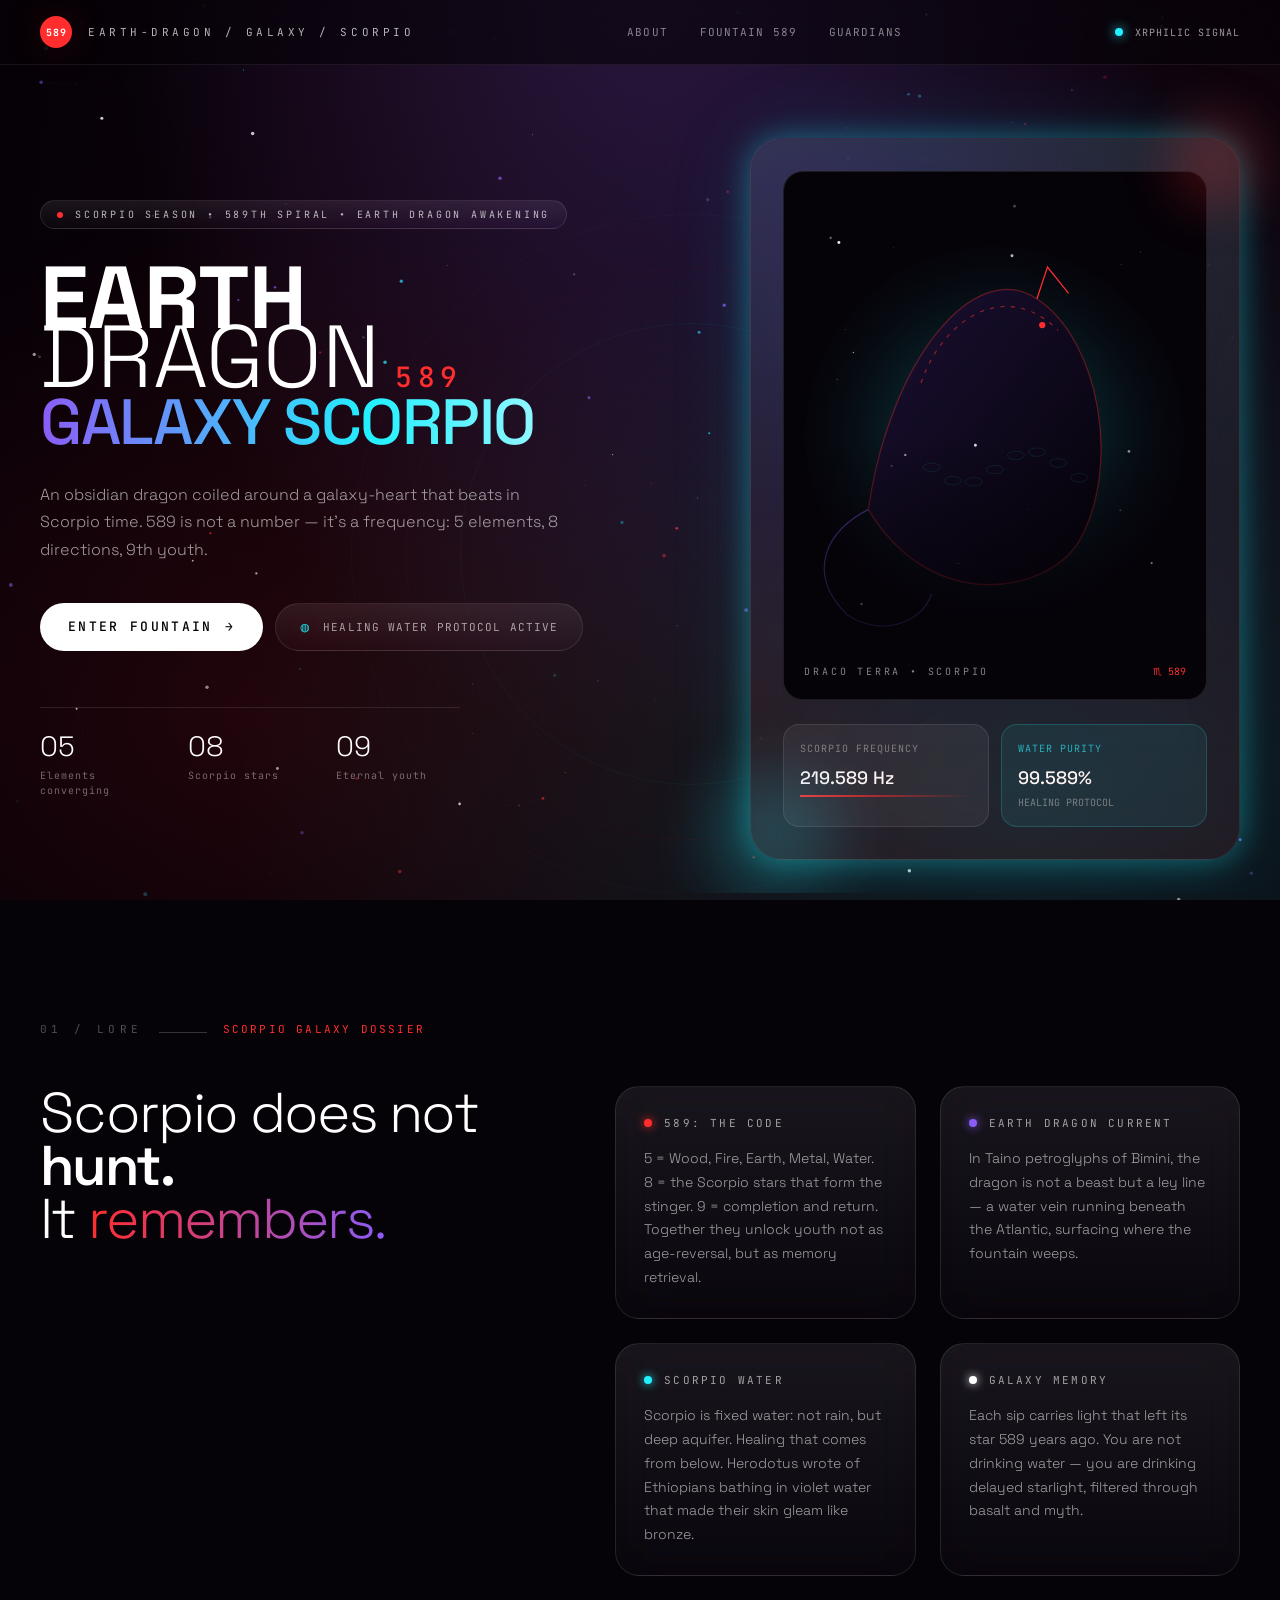
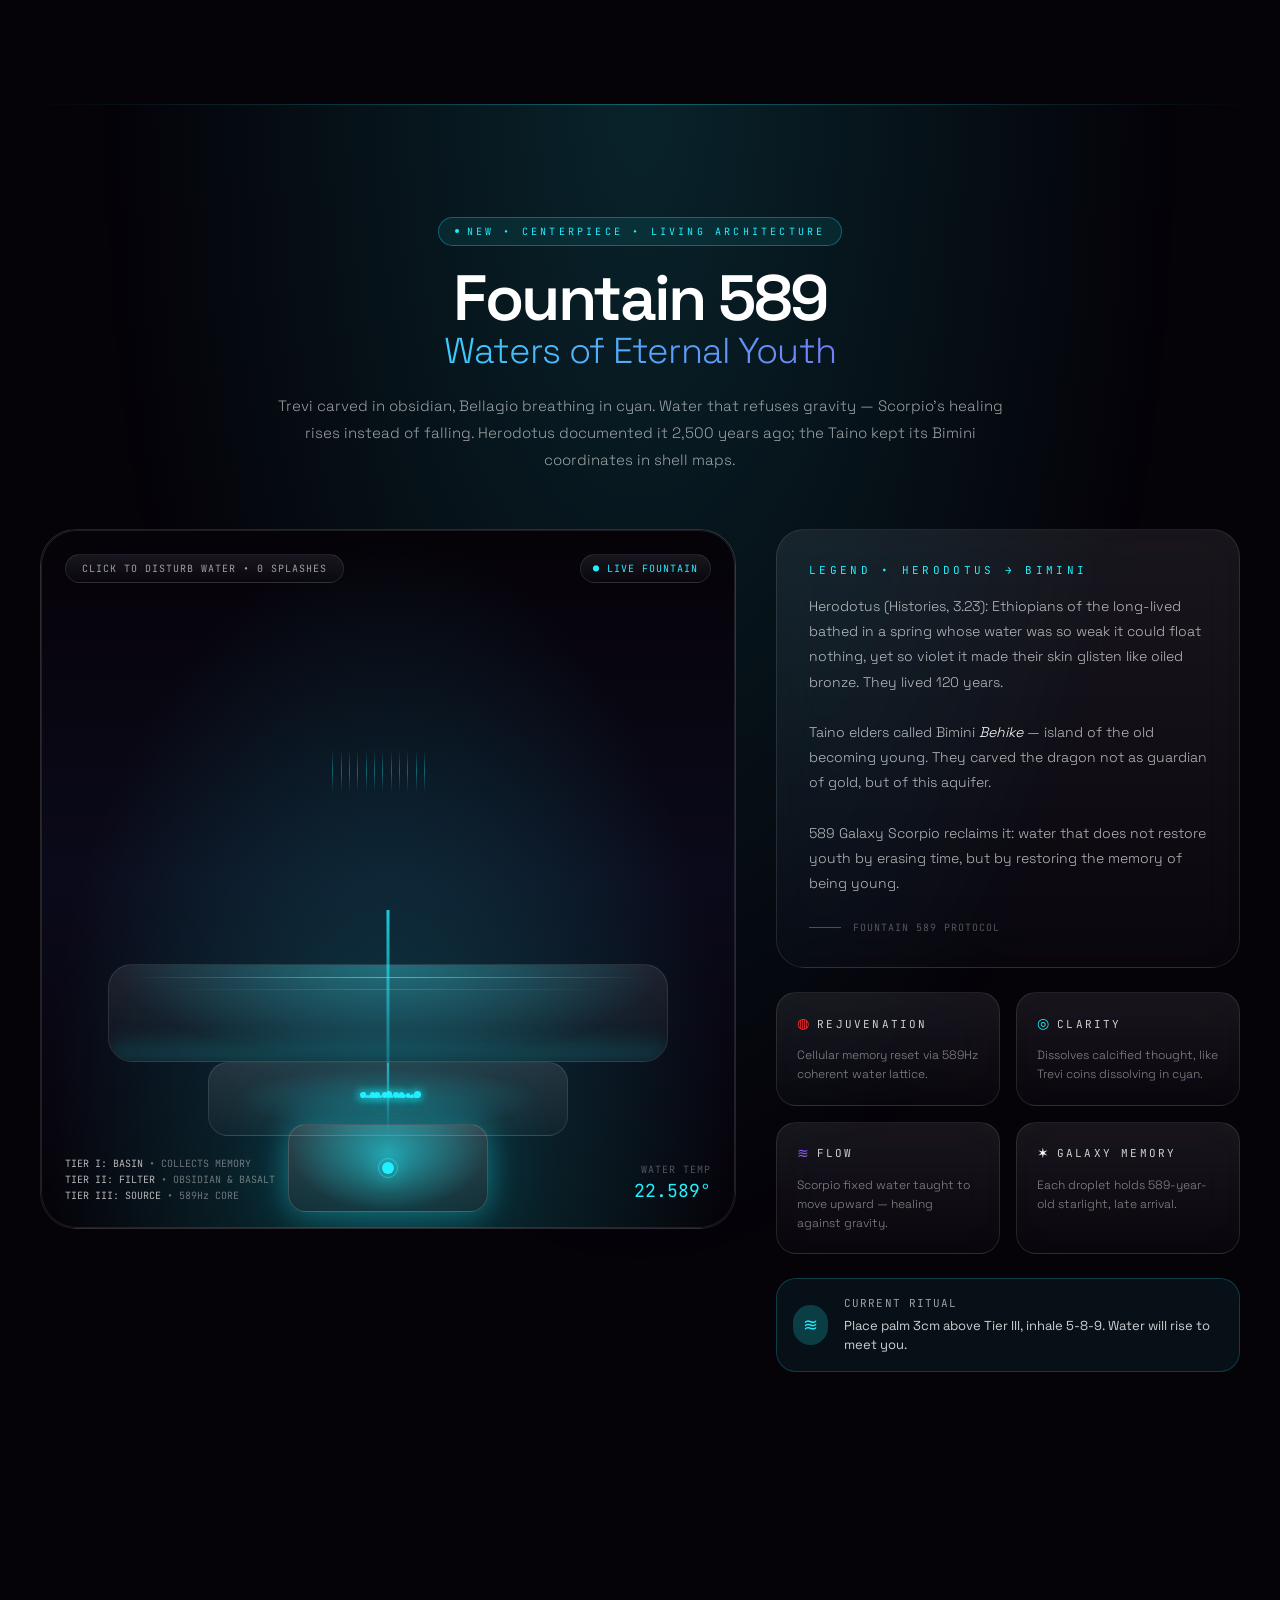
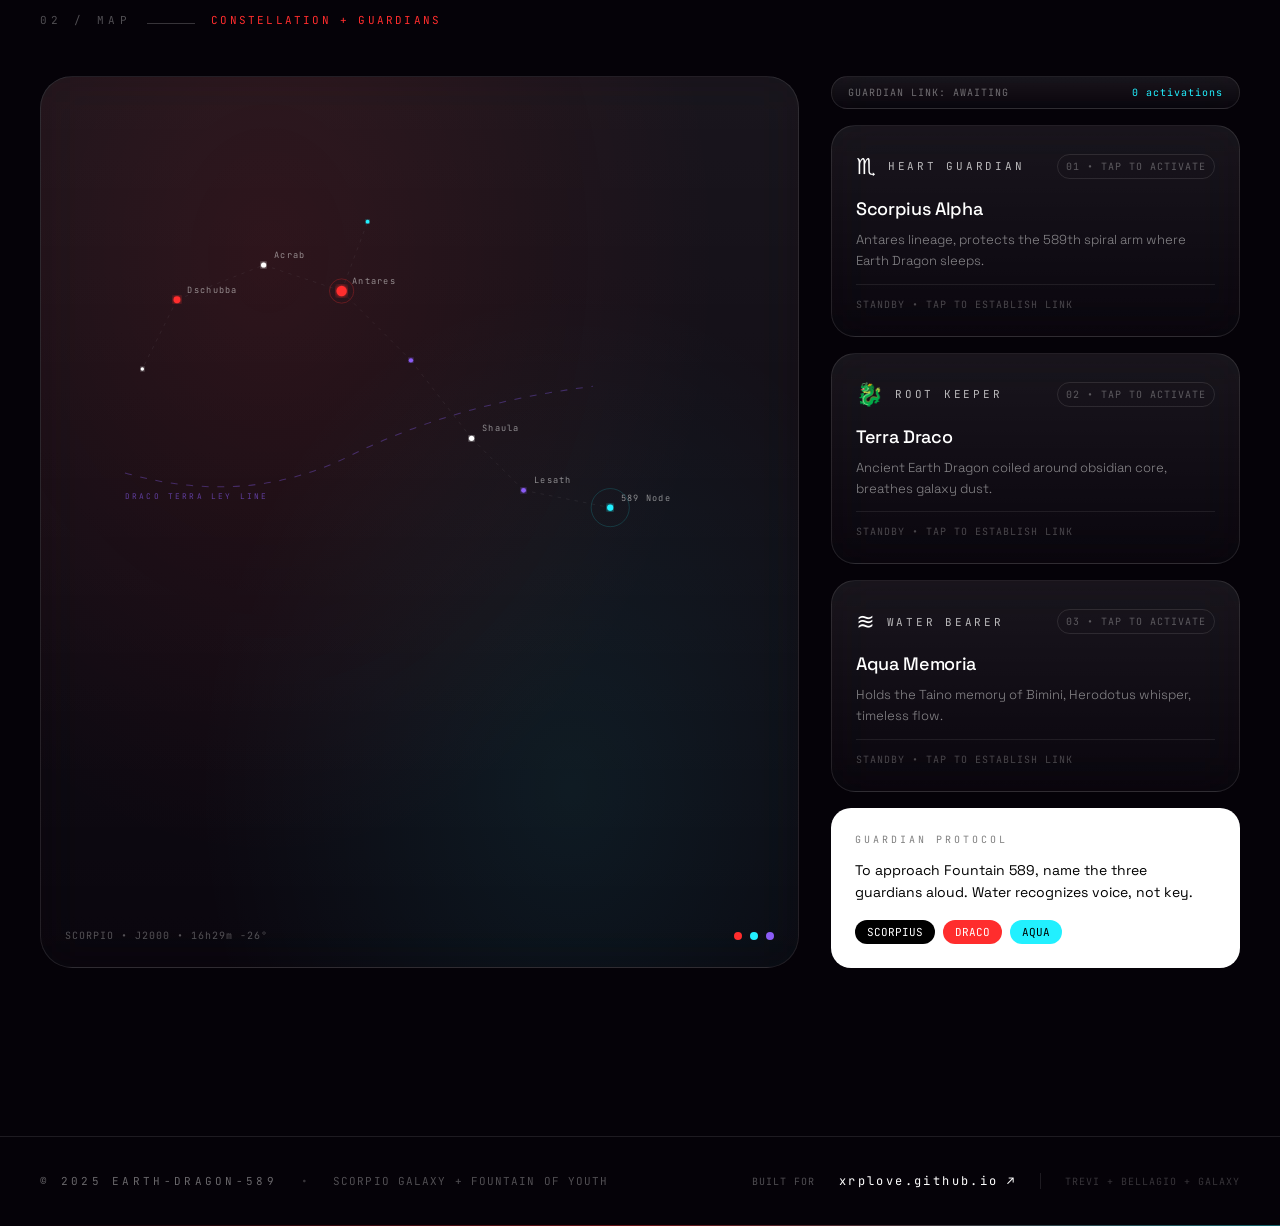
==== commit f3f1d2bb: "Add Fountain of Youth 589" ====
--- a/index.html
+++ b/index.html
@@ -1,26 +1,47 @@
 <!DOCTYPE html>
 <html lang="en">
-<head>
+<head><style>
+@font-face {
+  font-family: "Optimistic";
+  font-style: normal;
+  font-weight: 400 600;
+  font-display: swap;
+  src: url("/fonts/OptimisticAI_VF_Optimized.woff2") format("woff2");
+}
+@font-face {
+  font-family: "Optimistic Mono";
+  font-style: normal;
+  font-weight: 400;
+  font-display: swap;
+  src: url("/fonts/OptimisticMono_W_TextRegular.woff2") format("woff2");
+}
+:where(html) {
+  font-family: "Optimistic", system-ui, sans-serif;
+}
+:where(code, pre, kbd, samp) {
+  font-family: "Optimistic Mono", ui-monospace, monospace;
+}
+</style>
   <meta charset="UTF-8">
   <meta name="viewport" content="width=device-width, initial-scale=1">
   <title>React Artifact</title>
-  <style>@import url("https://fonts.googleapis.com/css2?family=JetBrains+Mono:wght@400;500&family=Space+Grotesk:wght@300;400;500;600;700&display=swap");*,:after,:before{--tw-border-spacing-x:0;--tw-border-spacing-y:0;--tw-translate-x:0;--tw-translate-y:0;--tw-rotate:0;--tw-skew-x:0;--tw-skew-y:0;--tw-scale-x:1;--tw-scale-y:1;--tw-pan-x: ;--tw-pan-y: ;--tw-pinch-zoom: ;--tw-scroll-snap-strictness:proximity;--tw-gradient-from-position: ;--tw-gradient-via-position: ;--tw-gradient-to-position: ;--tw-ordinal: ;--tw-slashed-zero: ;--tw-numeric-figure: ;--tw-numeric-spacing: ;--tw-numeric-fraction: ;--tw-ring-inset: ;--tw-ring-offset-width:0px;--tw-ring-offset-color:#fff;--tw-ring-color:rgba(59,130,246,.5);--tw-ring-offset-shadow:0 0 #0000;--tw-ring-shadow:0 0 #0000;--tw-shadow:0 0 #0000;--tw-shadow-colored:0 0 #0000;--tw-blur: ;--tw-brightness: ;--tw-contrast: ;--tw-grayscale: ;--tw-hue-rotate: ;--tw-invert: ;--tw-saturate: ;--tw-sepia: ;--tw-drop-shadow: ;--tw-backdrop-blur: ;--tw-backdrop-brightness: ;--tw-backdrop-contrast: ;--tw-backdrop-grayscale: ;--tw-backdrop-hue-rotate: ;--tw-backdrop-invert: ;--tw-backdrop-opacity: ;--tw-backdrop-saturate: ;--tw-backdrop-sepia: ;--tw-contain-size: ;--tw-contain-layout: ;--tw-contain-paint: ;--tw-contain-style: }::backdrop{--tw-border-spacing-x:0;--tw-border-spacing-y:0;--tw-translate-x:0;--tw-translate-y:0;--tw-rotate:0;--tw-skew-x:0;--tw-skew-y:0;--tw-scale-x:1;--tw-scale-y:1;--tw-pan-x: ;--tw-pan-y: ;--tw-pinch-zoom: ;--tw-scroll-snap-strictness:proximity;--tw-gradient-from-position: ;--tw-gradient-via-position: ;--tw-gradient-to-position: ;--tw-ordinal: ;--tw-slashed-zero: ;--tw-numeric-figure: ;--tw-numeric-spacing: ;--tw-numeric-fraction: ;--tw-ring-inset: ;--tw-ring-offset-width:0px;--tw-ring-offset-color:#fff;--tw-ring-color:rgba(59,130,246,.5);--tw-ring-offset-shadow:0 0 #0000;--tw-ring-shadow:0 0 #0000;--tw-shadow:0 0 #0000;--tw-shadow-colored:0 0 #0000;--tw-blur: ;--tw-brightness: ;--tw-contrast: ;--tw-grayscale: ;--tw-hue-rotate: ;--tw-invert: ;--tw-saturate: ;--tw-sepia: ;--tw-drop-shadow: ;--tw-backdrop-blur: ;--tw-backdrop-brightness: ;--tw-backdrop-contrast: ;--tw-backdrop-grayscale: ;--tw-backdrop-hue-rotate: ;--tw-backdrop-invert: ;--tw-backdrop-opacity: ;--tw-backdrop-saturate: ;--tw-backdrop-sepia: ;--tw-contain-size: ;--tw-contain-layout: ;--tw-contain-paint: ;--tw-contain-style: }
+  <style>@import url("https://fonts.googleapis.com/css2?family=Space+Grotesk:wght@300;400;500;600;700&family=JetBrains+Mono:wght@300;400;500&display=swap");*,:after,:before{--tw-border-spacing-x:0;--tw-border-spacing-y:0;--tw-translate-x:0;--tw-translate-y:0;--tw-rotate:0;--tw-skew-x:0;--tw-skew-y:0;--tw-scale-x:1;--tw-scale-y:1;--tw-pan-x: ;--tw-pan-y: ;--tw-pinch-zoom: ;--tw-scroll-snap-strictness:proximity;--tw-gradient-from-position: ;--tw-gradient-via-position: ;--tw-gradient-to-position: ;--tw-ordinal: ;--tw-slashed-zero: ;--tw-numeric-figure: ;--tw-numeric-spacing: ;--tw-numeric-fraction: ;--tw-ring-inset: ;--tw-ring-offset-width:0px;--tw-ring-offset-color:#fff;--tw-ring-color:rgba(59,130,246,.5);--tw-ring-offset-shadow:0 0 #0000;--tw-ring-shadow:0 0 #0000;--tw-shadow:0 0 #0000;--tw-shadow-colored:0 0 #0000;--tw-blur: ;--tw-brightness: ;--tw-contrast: ;--tw-grayscale: ;--tw-hue-rotate: ;--tw-invert: ;--tw-saturate: ;--tw-sepia: ;--tw-drop-shadow: ;--tw-backdrop-blur: ;--tw-backdrop-brightness: ;--tw-backdrop-contrast: ;--tw-backdrop-grayscale: ;--tw-backdrop-hue-rotate: ;--tw-backdrop-invert: ;--tw-backdrop-opacity: ;--tw-backdrop-saturate: ;--tw-backdrop-sepia: ;--tw-contain-size: ;--tw-contain-layout: ;--tw-contain-paint: ;--tw-contain-style: }::backdrop{--tw-border-spacing-x:0;--tw-border-spacing-y:0;--tw-translate-x:0;--tw-translate-y:0;--tw-rotate:0;--tw-skew-x:0;--tw-skew-y:0;--tw-scale-x:1;--tw-scale-y:1;--tw-pan-x: ;--tw-pan-y: ;--tw-pinch-zoom: ;--tw-scroll-snap-strictness:proximity;--tw-gradient-from-position: ;--tw-gradient-via-position: ;--tw-gradient-to-position: ;--tw-ordinal: ;--tw-slashed-zero: ;--tw-numeric-figure: ;--tw-numeric-spacing: ;--tw-numeric-fraction: ;--tw-ring-inset: ;--tw-ring-offset-width:0px;--tw-ring-offset-color:#fff;--tw-ring-color:rgba(59,130,246,.5);--tw-ring-offset-shadow:0 0 #0000;--tw-ring-shadow:0 0 #0000;--tw-shadow:0 0 #0000;--tw-shadow-colored:0 0 #0000;--tw-blur: ;--tw-brightness: ;--tw-contrast: ;--tw-grayscale: ;--tw-hue-rotate: ;--tw-invert: ;--tw-saturate: ;--tw-sepia: ;--tw-drop-shadow: ;--tw-backdrop-blur: ;--tw-backdrop-brightness: ;--tw-backdrop-contrast: ;--tw-backdrop-grayscale: ;--tw-backdrop-hue-rotate: ;--tw-backdrop-invert: ;--tw-backdrop-opacity: ;--tw-backdrop-saturate: ;--tw-backdrop-sepia: ;--tw-contain-size: ;--tw-contain-layout: ;--tw-contain-paint: ;--tw-contain-style: }
 
-/*! tailwindcss v3.4.18 | MIT License | https://tailwindcss.com*/*,:after,:before{box-sizing:border-box;border:0 solid #e5e7eb}:after,:before{--tw-content:""}:host,html{line-height:1.5;-webkit-text-size-adjust:100%;-moz-tab-size:4;-o-tab-size:4;tab-size:4;font-family:ui-sans-serif,system-ui,sans-serif,Apple Color Emoji,Segoe UI Emoji,Segoe UI Symbol,Noto Color Emoji;font-feature-settings:normal;font-variation-settings:normal;-webkit-tap-highlight-color:transparent}body{margin:0;line-height:inherit}hr{height:0;color:inherit;border-top-width:1px}abbr:where([title]){-webkit-text-decoration:underline dotted;text-decoration:underline dotted}h1,h2,h3,h4,h5,h6{font-size:inherit;font-weight:inherit}a{color:inherit;text-decoration:inherit}b,strong{font-weight:bolder}code,kbd,pre,samp{font-family:ui-monospace,SFMono-Regular,Menlo,Monaco,Consolas,Liberation Mono,Courier New,monospace;font-feature-settings:normal;font-variation-settings:normal;font-size:1em}small{font-size:80%}sub,sup{font-size:75%;line-height:0;position:relative;vertical-align:baseline}sub{bottom:-.25em}sup{top:-.5em}table{text-indent:0;border-color:inherit;border-collapse:collapse}button,input,optgroup,select,textarea{font-family:inherit;font-feature-settings:inherit;font-variation-settings:inherit;font-size:100%;font-weight:inherit;line-height:inherit;letter-spacing:inherit;color:inherit;margin:0;padding:0}button,select{text-transform:none}button,input:where([type=button]),input:where([type=reset]),input:where([type=submit]){-webkit-appearance:button;background-color:transparent;background-image:none}:-moz-focusring{outline:auto}:-moz-ui-invalid{box-shadow:none}progress{vertical-align:baseline}::-webkit-inner-spin-button,::-webkit-outer-spin-button{height:auto}[type=search]{-webkit-appearance:textfield;outline-offset:-2px}::-webkit-search-decoration{-webkit-appearance:none}::-webkit-file-upload-button{-webkit-appearance:button;font:inherit}summary{display:list-item}blockquote,dd,dl,figure,h1,h2,h3,h4,h5,h6,hr,p,pre{margin:0}fieldset{margin:0}fieldset,legend{padding:0}menu,ol,ul{list-style:none;margin:0;padding:0}dialog{padding:0}textarea{resize:vertical}input::-moz-placeholder,textarea::-moz-placeholder{opacity:1;color:#9ca3af}input::placeholder,textarea::placeholder{opacity:1;color:#9ca3af}[role=button],button{cursor:pointer}:disabled{cursor:default}audio,canvas,embed,iframe,img,object,svg,video{display:block;vertical-align:middle}img,video{max-width:100%;height:auto}[hidden]:where(:not([hidden=until-found])){display:none}.pointer-events-none{pointer-events:none}.absolute{position:absolute}.relative{position:relative}.inset-0{inset:0}.-left-1{left:-.25rem}.-right-1{right:-.25rem}.-top-1{top:-.25rem}.bottom-\[88px\]{bottom:88px}.left-1\/2{left:50%}.left-\[18px\]{left:18px}.left-\[2px\]{left:2px}.right-3{right:.75rem}.top-1\/2{top:50%}.top-\[2px\]{top:2px}.z-10{z-index:10}.order-1{order:1}.order-2{order:2}.order-3{order:3}.my-5{margin-top:1.25rem;margin-bottom:1.25rem}.mb-3{margin-bottom:.75rem}.mb-4{margin-bottom:1rem}.ml-1\.5{margin-left:.375rem}.mt-0\.5{margin-top:.125rem}.mt-1{margin-top:.25rem}.mt-2{margin-top:.5rem}.mt-3{margin-top:.75rem}.mt-4{margin-top:1rem}.mt-5{margin-top:1.25rem}.mt-\[1px\]{margin-top:1px}.mt-\[2px\]{margin-top:2px}.block{display:block}.flex{display:flex}.grid{display:grid}.hidden{display:none}.h-1{height:.25rem}.h-1\.5{height:.375rem}.h-2{height:.5rem}.h-3{height:.75rem}.h-6{height:1.5rem}.h-8{height:2rem}.h-\[18px\]{height:18px}.h-\[1px\]{height:1px}.h-\[22px\]{height:22px}.h-\[26px\]{height:26px}.h-\[2px\]{height:2px}.h-\[32px\]{height:32px}.h-\[34px\]{height:34px}.h-\[38px\]{height:38px}.h-\[3px\]{height:3px}.h-\[44px\]{height:44px}.h-\[4px\]{height:4px}.h-full{height:100%}.min-h-\[56vh\]{min-height:56vh}.min-h-screen{min-height:100vh}.w-1{width:.25rem}.w-1\.5{width:.375rem}.w-2{width:.5rem}.w-3{width:.75rem}.w-5{width:1.25rem}.w-8{width:2rem}.w-\[18px\]{width:18px}.w-\[1px\]{width:1px}.w-\[32px\]{width:32px}.w-\[34px\]{width:34px}.w-\[38px\]{width:38px}.w-\[3px\]{width:3px}.w-full{width:100%}.min-w-0{min-width:0}.flex-1{flex:1 1 0%}.shrink-0{flex-shrink:0}.-translate-x-1\/2{--tw-translate-x:-50%}.-translate-x-1\/2,.-translate-y-1\/2{transform:translate(var(--tw-translate-x),var(--tw-translate-y)) rotate(var(--tw-rotate)) skewX(var(--tw-skew-x)) skewY(var(--tw-skew-y)) scaleX(var(--tw-scale-x)) scaleY(var(--tw-scale-y))}.-translate-y-1\/2{--tw-translate-y:-50%}.-translate-y-\[18px\]{--tw-translate-y:-18px}.-translate-y-\[18px\],.translate-x-\[14px\]{transform:translate(var(--tw-translate-x),var(--tw-translate-y)) rotate(var(--tw-rotate)) skewX(var(--tw-skew-x)) skewY(var(--tw-skew-y)) scaleX(var(--tw-scale-x)) scaleY(var(--tw-scale-y))}.translate-x-\[14px\]{--tw-translate-x:14px}.scale-110{--tw-scale-x:1.1;--tw-scale-y:1.1}.scale-110,.scale-95{transform:translate(var(--tw-translate-x),var(--tw-translate-y)) rotate(var(--tw-rotate)) skewX(var(--tw-skew-x)) skewY(var(--tw-skew-y)) scaleX(var(--tw-scale-x)) scaleY(var(--tw-scale-y))}.scale-95{--tw-scale-x:.95;--tw-scale-y:.95}@keyframes ping{75%,to{transform:scale(2);opacity:0}}.animate-ping{animation:ping 1s cubic-bezier(0,0,.2,1) infinite}@keyframes pulse{50%{opacity:.5}}.animate-pulse{animation:pulse 2s cubic-bezier(.4,0,.6,1) infinite}.cursor-crosshair{cursor:crosshair}.cursor-pointer{cursor:pointer}.select-none{-webkit-user-select:none;-moz-user-select:none;user-select:none}.resize{resize:both}.appearance-none{-webkit-appearance:none;-moz-appearance:none;appearance:none}.grid-cols-3{grid-template-columns:repeat(3,minmax(0,1fr))}.flex-col{flex-direction:column}.items-start{align-items:flex-start}.items-center{align-items:center}.justify-center{justify-content:center}.justify-between{justify-content:space-between}.gap-1\.5{gap:.375rem}.gap-2{gap:.5rem}.gap-3{gap:.75rem}.gap-4{gap:1rem}.space-y-2\.5>:not([hidden])~:not([hidden]){--tw-space-y-reverse:0;margin-top:calc(.625rem*(1 - var(--tw-space-y-reverse)));margin-bottom:calc(.625rem*var(--tw-space-y-reverse))}.space-y-3>:not([hidden])~:not([hidden]){--tw-space-y-reverse:0;margin-top:calc(.75rem*(1 - var(--tw-space-y-reverse)));margin-bottom:calc(.75rem*var(--tw-space-y-reverse))}.overflow-hidden{overflow:hidden}.whitespace-nowrap{white-space:nowrap}.rounded-\[10px\]{border-radius:10px}.rounded-\[12px\]{border-radius:12px}.rounded-\[14px\]{border-radius:14px}.rounded-\[16px\]{border-radius:16px}.rounded-\[18px\]{border-radius:18px}.rounded-\[8px\]{border-radius:8px}.rounded-full{border-radius:9999px}.rounded-tl-\[6px\]{border-top-left-radius:6px}.rounded-tr-\[6px\]{border-top-right-radius:6px}.border{border-width:1px}.border-l{border-left-width:1px}.border-r{border-right-width:1px}.border-t{border-top-width:1px}.border-\[\#FF2D2D\]{--tw-border-opacity:1;border-color:rgb(255 45 45/var(--tw-border-opacity,1))}.border-\[\#FF2D2D\]\/20{border-color:rgba(255,45,45,.2)}.border-\[\#FF2D2D\]\/30{border-color:rgba(255,45,45,.3)}.border-\[var\(--border\)\]{border-color:var(--border)}.border-transparent{border-color:transparent}.border-white\/10{border-color:hsla(0,0%,100%,.1)}.border-white\/20{border-color:hsla(0,0%,100%,.2)}.border-white\/\[0\.05\]{border-color:hsla(0,0%,100%,.05)}.border-white\/\[0\.06\]{border-color:hsla(0,0%,100%,.06)}.border-white\/\[0\.07\]{border-color:hsla(0,0%,100%,.07)}.bg-\[\#050208\]{--tw-bg-opacity:1;background-color:rgb(5 2 8/var(--tw-bg-opacity,1))}.bg-\[\#FF2D2D\]{--tw-bg-opacity:1;background-color:rgb(255 45 45/var(--tw-bg-opacity,1))}.bg-\[\#FF2D2D\]\/10{background-color:rgba(255,45,45,.1)}.bg-\[\#FF2D2D\]\/15{background-color:rgba(255,45,45,.15)}.bg-\[\#FF2D2D\]\/\[0\.14\]{background-color:rgba(255,45,45,.14)}.bg-\[var\(--surface\)\]{background-color:var(--surface)}.bg-black\/30{background-color:rgba(0,0,0,.3)}.bg-black\/40{background-color:rgba(0,0,0,.4)}.bg-black\/50{background-color:rgba(0,0,0,.5)}.bg-black\/60{background-color:rgba(0,0,0,.6)}.bg-emerald-400\/60{background-color:rgba(52,211,153,.6)}.bg-white{--tw-bg-opacity:1;background-color:rgb(255 255 255/var(--tw-bg-opacity,1))}.bg-white\/10{background-color:hsla(0,0%,100%,.1)}.bg-white\/15{background-color:hsla(0,0%,100%,.15)}.bg-white\/\[0\.03\]{background-color:hsla(0,0%,100%,.03)}.bg-white\/\[0\.04\]{background-color:hsla(0,0%,100%,.04)}.bg-white\/\[0\.06\]{background-color:hsla(0,0%,100%,.06)}.bg-\[radial-gradient\(ellipse_at_center\2c transparent_55\%\2c rgba\(0\2c 0\2c 0\2c 0\.7\)_100\%\)\]{background-image:radial-gradient(ellipse at center,transparent 55%,rgba(0,0,0,.7) 100%)}.bg-gradient-to-br{background-image:linear-gradient(to bottom right,var(--tw-gradient-stops))}.bg-gradient-to-r{background-image:linear-gradient(to right,var(--tw-gradient-stops))}.from-\[\#FF2D2D\]{--tw-gradient-from:#ff2d2d var(--tw-gradient-from-position);--tw-gradient-to:rgba(255,45,45,0) var(--tw-gradient-to-position);--tw-gradient-stops:var(--tw-gradient-from),var(--tw-gradient-to)}.from-\[\#FF2D2D\]\/\[0\.12\]{--tw-gradient-from:rgba(255,45,45,.12) var(--tw-gradient-from-position);--tw-gradient-to:rgba(255,45,45,0) var(--tw-gradient-to-position);--tw-gradient-stops:var(--tw-gradient-from),var(--tw-gradient-to)}.from-transparent{--tw-gradient-from:transparent var(--tw-gradient-from-position);--tw-gradient-to:transparent var(--tw-gradient-to-position);--tw-gradient-stops:var(--tw-gradient-from),var(--tw-gradient-to)}.from-white\/40{--tw-gradient-from:hsla(0,0%,100%,.4) var(--tw-gradient-from-position);--tw-gradient-to:hsla(0,0%,100%,0) var(--tw-gradient-to-position);--tw-gradient-stops:var(--tw-gradient-from),var(--tw-gradient-to)}.via-white\/10{--tw-gradient-to:hsla(0,0%,100%,0) var(--tw-gradient-to-position);--tw-gradient-stops:var(--tw-gradient-from),hsla(0,0%,100%,.1) var(--tw-gradient-via-position),var(--tw-gradient-to)}.to-\[\#6A0A1A\]{--tw-gradient-to:#6a0a1a var(--tw-gradient-to-position)}.to-\[\#6A0A2A\]\/\[0\.18\]{--tw-gradient-to:rgba(106,10,42,.18) var(--tw-gradient-to-position)}.to-\[\#8B0A1A\]{--tw-gradient-to:#8b0a1a var(--tw-gradient-to-position)}.to-\[\#FF8A2A\]{--tw-gradient-to:#ff8a2a var(--tw-gradient-to-position)}.to-transparent{--tw-gradient-to:transparent var(--tw-gradient-to-position)}.p-2\.5{padding:.625rem}.p-3\.5{padding:.875rem}.p-4{padding:1rem}.p-5{padding:1.25rem}.px-1\.5{padding-left:.375rem;padding-right:.375rem}.px-2{padding-left:.5rem;padding-right:.5rem}.px-2\.5{padding-left:.625rem;padding-right:.625rem}.px-3{padding-left:.75rem;padding-right:.75rem}.px-3\.5{padding-left:.875rem;padding-right:.875rem}.px-4{padding-left:1rem;padding-right:1rem}.px-5{padding-left:1.25rem;padding-right:1.25rem}.py-0\.5{padding-top:.125rem;padding-bottom:.125rem}.py-1{padding-top:.25rem;padding-bottom:.25rem}.py-1\.5{padding-top:.375rem;padding-bottom:.375rem}.py-2{padding-top:.5rem;padding-bottom:.5rem}.py-2\.5{padding-top:.625rem;padding-bottom:.625rem}.py-3{padding-top:.75rem;padding-bottom:.75rem}.py-4{padding-top:1rem;padding-bottom:1rem}.pb-6{padding-bottom:1.5rem}.pr-8{padding-right:2rem}.pt-1{padding-top:.25rem}.text-center{text-align:center}.text-right{text-align:right}.text-\[10px\]{font-size:10px}.text-\[11px\]{font-size:11px}.text-\[12px\]{font-size:12px}.text-\[13px\]{font-size:13px}.text-\[18px\]{font-size:18px}.text-\[22px\]{font-size:22px}.text-\[8px\]{font-size:8px}.text-\[9px\]{font-size:9px}.font-\[500\]{font-weight:500}.font-\[600\]{font-weight:600}.font-\[700\]{font-weight:700}.uppercase{text-transform:uppercase}.tabular-nums{--tw-numeric-spacing:tabular-nums;font-variant-numeric:var(--tw-ordinal) var(--tw-slashed-zero) var(--tw-numeric-figure) var(--tw-numeric-spacing) var(--tw-numeric-fraction)}.leading-\[1\.5\]{line-height:1.5}.leading-\[1\.6\]{line-height:1.6}.leading-none{line-height:1}.tracking-\[-0\.02em\]{letter-spacing:-.02em}.tracking-\[0\.02em\]{letter-spacing:.02em}.tracking-\[0\.06em\]{letter-spacing:.06em}.tracking-\[0\.08em\]{letter-spacing:.08em}.tracking-\[0\.12em\]{letter-spacing:.12em}.tracking-\[0\.14em\]{letter-spacing:.14em}.tracking-\[0\.15em\]{letter-spacing:.15em}.tracking-\[0\.16em\]{letter-spacing:.16em}.tracking-\[0\.18em\]{letter-spacing:.18em}.tracking-\[0\.1em\]{letter-spacing:.1em}.tracking-\[0\.22em\]{letter-spacing:.22em}.tracking-\[0\.28em\]{letter-spacing:.28em}.tracking-\[0\.2em\]{letter-spacing:.2em}.tracking-\[0\.3em\]{letter-spacing:.3em}.text-\[\#FF5A5A\]\/60{color:rgba(255,90,90,.6)}.text-\[\#FF6A6A\]{--tw-text-opacity:1;color:rgb(255 106 106/var(--tw-text-opacity,1))}.text-\[\#FF7A7A\]{--tw-text-opacity:1;color:rgb(255 122 122/var(--tw-text-opacity,1))}.text-\[\#FF8A8A\]{--tw-text-opacity:1;color:rgb(255 138 138/var(--tw-text-opacity,1))}.text-\[\#FFB4B4\]{--tw-text-opacity:1;color:rgb(255 180 180/var(--tw-text-opacity,1))}.text-\[\#FFD2D2\]\/80{color:hsla(0,100%,91%,.8)}.text-\[var\(--text\)\]{color:var(--text)}.text-black{--tw-text-opacity:1;color:rgb(0 0 0/var(--tw-text-opacity,1))}.text-white{--tw-text-opacity:1;color:rgb(255 255 255/var(--tw-text-opacity,1))}.text-white\/20{color:hsla(0,0%,100%,.2)}.text-white\/25{color:hsla(0,0%,100%,.25)}.text-white\/30{color:hsla(0,0%,100%,.3)}.text-white\/40{color:hsla(0,0%,100%,.4)}.text-white\/50{color:hsla(0,0%,100%,.5)}.text-white\/60{color:hsla(0,0%,100%,.6)}.text-white\/70{color:hsla(0,0%,100%,.7)}.text-white\/80{color:hsla(0,0%,100%,.8)}.text-white\/90{color:hsla(0,0%,100%,.9)}.accent-\[\#FF2D2D\]{accent-color:#ff2d2d}.opacity-0{opacity:0}.opacity-100{opacity:1}.opacity-\[0\.035\]{opacity:.035}.mix-blend-soft-light{mix-blend-mode:soft-light}.shadow-\[0_0_20px_rgba\(255\2c 45\2c 45\2c 0\.5\)\]{--tw-shadow:0 0 20px rgba(255,45,45,.5);--tw-shadow-colored:0 0 20px var(--tw-shadow-color);box-shadow:var(--tw-ring-offset-shadow,0 0 #0000),var(--tw-ring-shadow,0 0 #0000),var(--tw-shadow)}.shadow-\[0_20px_60px_rgba\(0\2c 0\2c 0\2c 0\.5\)\]{--tw-shadow:0 20px 60px rgba(0,0,0,.5);--tw-shadow-colored:0 20px 60px var(--tw-shadow-color);box-shadow:var(--tw-ring-offset-shadow,0 0 #0000),var(--tw-ring-shadow,0 0 #0000),var(--tw-shadow)}.shadow-\[0_20px_60px_rgba\(0\2c 0\2c 0\2c 0\.6\)\2c inset_0_1px_0_rgba\(255\2c 255\2c 255\2c 0\.06\)\]{--tw-shadow:0 20px 60px rgba(0,0,0,.6),inset 0 1px 0 hsla(0,0%,100%,.06);--tw-shadow-colored:0 20px 60px var(--tw-shadow-color),inset 0 1px 0 var(--tw-shadow-color);box-shadow:var(--tw-ring-offset-shadow,0 0 #0000),var(--tw-ring-shadow,0 0 #0000),var(--tw-shadow)}.shadow-\[0_2px_8px_rgba\(0\2c 0\2c 0\2c 0\.4\)\]{--tw-shadow:0 2px 8px rgba(0,0,0,.4);--tw-shadow-colored:0 2px 8px var(--tw-shadow-color);box-shadow:var(--tw-ring-offset-shadow,0 0 #0000),var(--tw-ring-shadow,0 0 #0000),var(--tw-shadow)}.shadow-\[0_4px_20px_rgba\(0\2c 0\2c 0\2c 0\.5\)\]{--tw-shadow:0 4px 20px rgba(0,0,0,.5);--tw-shadow-colored:0 4px 20px var(--tw-shadow-color);box-shadow:var(--tw-ring-offset-shadow,0 0 #0000),var(--tw-ring-shadow,0 0 #0000),var(--tw-shadow)}.shadow-\[0_8px_24px_rgba\(255\2c 45\2c 45\2c 0\.35\)\2c inset_0_1px_0_rgba\(255\2c 255\2c 255\2c 0\.2\)\]{--tw-shadow:0 8px 24px rgba(255,45,45,.35),inset 0 1px 0 hsla(0,0%,100%,.2);--tw-shadow-colored:0 8px 24px var(--tw-shadow-color),inset 0 1px 0 var(--tw-shadow-color);box-shadow:var(--tw-ring-offset-shadow,0 0 #0000),var(--tw-ring-shadow,0 0 #0000),var(--tw-shadow)}.filter{filter:var(--tw-blur) var(--tw-brightness) var(--tw-contrast) var(--tw-grayscale) var(--tw-hue-rotate) var(--tw-invert) var(--tw-saturate) var(--tw-sepia) var(--tw-drop-shadow)}.backdrop-blur{--tw-backdrop-blur:blur(8px)}.backdrop-blur,.backdrop-blur-\[18px\]{backdrop-filter:var(--tw-backdrop-blur) var(--tw-backdrop-brightness) var(--tw-backdrop-contrast) var(--tw-backdrop-grayscale) var(--tw-backdrop-hue-rotate) var(--tw-backdrop-invert) var(--tw-backdrop-opacity) var(--tw-backdrop-saturate) var(--tw-backdrop-sepia)}.backdrop-blur-\[18px\]{--tw-backdrop-blur:blur(18px)}.backdrop-blur-\[22px\]{--tw-backdrop-blur:blur(22px)}.backdrop-blur-\[22px\],.backdrop-blur-xl{backdrop-filter:var(--tw-backdrop-blur) var(--tw-backdrop-brightness) var(--tw-backdrop-contrast) var(--tw-backdrop-grayscale) var(--tw-backdrop-hue-rotate) var(--tw-backdrop-invert) var(--tw-backdrop-opacity) var(--tw-backdrop-saturate) var(--tw-backdrop-sepia)}.backdrop-blur-xl{--tw-backdrop-blur:blur(24px)}.transition-all{transition-property:all;transition-timing-function:cubic-bezier(.4,0,.2,1);transition-duration:.15s}.duration-300{transition-duration:.3s}.duration-700{transition-duration:.7s}:root{--bg:#07030a;--surface:rgba(18,10,16,.72);--surface-strong:rgba(28,14,22,.9);--border:rgba(255,70,70,.14);--border-strong:rgba(255,90,90,.28);--text:#f5eded;--text-dim:#9a8a8e;--accent:#ff2d2d;--accent-2:#ff6a2a;--accent-3:#8a2be2;--safe-area-inset-top:env(safe-area-inset-top,0px)}@media (prefers-color-scheme:dark){:root{--bg:#050208}}body,html{background:var(--bg);margin:0;padding:0;overscroll-behavior:none}*{-webkit-font-smoothing:antialiased;-moz-osx-font-smoothing:grayscale}.selection\:bg-\[\#FF2D2D\]\/30 ::-moz-selection{background-color:rgba(255,45,45,.3)}.selection\:bg-\[\#FF2D2D\]\/30 ::selection{background-color:rgba(255,45,45,.3)}.selection\:bg-\[\#FF2D2D\]\/30::-moz-selection{background-color:rgba(255,45,45,.3)}.selection\:bg-\[\#FF2D2D\]\/30::selection{background-color:rgba(255,45,45,.3)}.placeholder\:text-white\/20::-moz-placeholder{color:hsla(0,0%,100%,.2)}.placeholder\:text-white\/20::placeholder{color:hsla(0,0%,100%,.2)}.hover\:border-\[\#FF2D2D\]\/30:hover{border-color:rgba(255,45,45,.3)}.hover\:border-white\/20:hover{border-color:hsla(0,0%,100%,.2)}.hover\:border-white\/\[0\.08\]:hover{border-color:hsla(0,0%,100%,.08)}.hover\:bg-\[\#FF2D2D\]\/20:hover{background-color:rgba(255,45,45,.2)}.hover\:bg-white\/90:hover{background-color:hsla(0,0%,100%,.9)}.hover\:bg-white\/\[0\.06\]:hover{background-color:hsla(0,0%,100%,.06)}.hover\:bg-white\/\[0\.10\]:hover{background-color:hsla(0,0%,100%,.1)}.hover\:text-white\/70:hover{color:hsla(0,0%,100%,.7)}.hover\:shadow-\[0_12px_32px_rgba\(255\2c 45\2c 45\2c 0\.5\)\]:hover{--tw-shadow:0 12px 32px rgba(255,45,45,.5);--tw-shadow-colored:0 12px 32px var(--tw-shadow-color);box-shadow:var(--tw-ring-offset-shadow,0 0 #0000),var(--tw-ring-shadow,0 0 #0000),var(--tw-shadow)}.hover\:brightness-110:hover{--tw-brightness:brightness(1.1);filter:var(--tw-blur) var(--tw-brightness) var(--tw-contrast) var(--tw-grayscale) var(--tw-hue-rotate) var(--tw-invert) var(--tw-saturate) var(--tw-sepia) var(--tw-drop-shadow)}.focus\:border-\[\#FF2D2D\]\/40:focus{border-color:rgba(255,45,45,.4)}.focus\:bg-black\/70:focus{background-color:rgba(0,0,0,.7)}.focus\:outline-none:focus{outline:2px solid transparent;outline-offset:2px}.active\:scale-\[0\.98\]:active{--tw-scale-x:0.98;--tw-scale-y:0.98;transform:translate(var(--tw-translate-x),var(--tw-translate-y)) rotate(var(--tw-rotate)) skewX(var(--tw-skew-x)) skewY(var(--tw-skew-y)) scaleX(var(--tw-scale-x)) scaleY(var(--tw-scale-y))}.group:hover .group-hover\:text-white{--tw-text-opacity:1;color:rgb(255 255 255/var(--tw-text-opacity,1))}@media (min-width:768px){.md\:block{display:block}.md\:inline{display:inline}.md\:w-auto{width:auto}.md\:flex-row{flex-direction:row}.md\:items-center{align-items:center}.md\:gap-6{gap:1.5rem}.md\:px-4{padding-left:1rem;padding-right:1rem}.md\:px-8{padding-left:2rem;padding-right:2rem}.md\:py-5{padding-top:1.25rem;padding-bottom:1.25rem}.md\:pb-8{padding-bottom:2rem}.md\:text-\[12px\]{font-size:12px}}@media (min-width:1024px){.lg\:order-1{order:1}.lg\:order-2{order:2}.lg\:hidden{display:none}.lg\:min-h-0{min-height:0}.lg\:w-\[300px\]{width:300px}.lg\:w-\[320px\]{width:320px}.lg\:flex-row{flex-direction:row}}.\[\&\:\:-webkit-slider-thumb\]\:h-4::-webkit-slider-thumb{height:1rem}.\[\&\:\:-webkit-slider-thumb\]\:w-4::-webkit-slider-thumb{width:1rem}.\[\&\:\:-webkit-slider-thumb\]\:appearance-none::-webkit-slider-thumb{-webkit-appearance:none;appearance:none}.\[\&\:\:-webkit-slider-thumb\]\:rounded-full::-webkit-slider-thumb{border-radius:9999px}.\[\&\:\:-webkit-slider-thumb\]\:bg-white::-webkit-slider-thumb{--tw-bg-opacity:1;background-color:rgb(255 255 255/var(--tw-bg-opacity,1))}.\[\&\:\:-webkit-slider-thumb\]\:shadow-\[0_0_10px_rgba\(255\2c 45\2c 45\2c 0\.8\)\]::-webkit-slider-thumb{--tw-shadow:0 0 10px rgba(255,45,45,.8);--tw-shadow-colored:0 0 10px var(--tw-shadow-color);box-shadow:var(--tw-ring-offset-shadow,0 0 #0000),var(--tw-ring-shadow,0 0 #0000),var(--tw-shadow)}</style>
+/*! tailwindcss v3.4.18 | MIT License | https://tailwindcss.com*/*,:after,:before{box-sizing:border-box;border:0 solid #e5e7eb}:after,:before{--tw-content:""}:host,html{line-height:1.5;-webkit-text-size-adjust:100%;-moz-tab-size:4;-o-tab-size:4;tab-size:4;font-family:ui-sans-serif,system-ui,sans-serif,Apple Color Emoji,Segoe UI Emoji,Segoe UI Symbol,Noto Color Emoji;font-feature-settings:normal;font-variation-settings:normal;-webkit-tap-highlight-color:transparent}body{margin:0;line-height:inherit}hr{height:0;color:inherit;border-top-width:1px}abbr:where([title]){-webkit-text-decoration:underline dotted;text-decoration:underline dotted}h1,h2,h3,h4,h5,h6{font-size:inherit;font-weight:inherit}a{color:inherit;text-decoration:inherit}b,strong{font-weight:bolder}code,kbd,pre,samp{font-family:ui-monospace,SFMono-Regular,Menlo,Monaco,Consolas,Liberation Mono,Courier New,monospace;font-feature-settings:normal;font-variation-settings:normal;font-size:1em}small{font-size:80%}sub,sup{font-size:75%;line-height:0;position:relative;vertical-align:baseline}sub{bottom:-.25em}sup{top:-.5em}table{text-indent:0;border-color:inherit;border-collapse:collapse}button,input,optgroup,select,textarea{font-family:inherit;font-feature-settings:inherit;font-variation-settings:inherit;font-size:100%;font-weight:inherit;line-height:inherit;letter-spacing:inherit;color:inherit;margin:0;padding:0}button,select{text-transform:none}button,input:where([type=button]),input:where([type=reset]),input:where([type=submit]){-webkit-appearance:button;background-color:transparent;background-image:none}:-moz-focusring{outline:auto}:-moz-ui-invalid{box-shadow:none}progress{vertical-align:baseline}::-webkit-inner-spin-button,::-webkit-outer-spin-button{height:auto}[type=search]{-webkit-appearance:textfield;outline-offset:-2px}::-webkit-search-decoration{-webkit-appearance:none}::-webkit-file-upload-button{-webkit-appearance:button;font:inherit}summary{display:list-item}blockquote,dd,dl,figure,h1,h2,h3,h4,h5,h6,hr,p,pre{margin:0}fieldset{margin:0}fieldset,legend{padding:0}menu,ol,ul{list-style:none;margin:0;padding:0}dialog{padding:0}textarea{resize:vertical}input::-moz-placeholder,textarea::-moz-placeholder{opacity:1;color:#9ca3af}input::placeholder,textarea::placeholder{opacity:1;color:#9ca3af}[role=button],button{cursor:pointer}:disabled{cursor:default}audio,canvas,embed,iframe,img,object,svg,video{display:block;vertical-align:middle}img,video{max-width:100%;height:auto}[hidden]:where(:not([hidden=until-found])){display:none}.pointer-events-none{pointer-events:none}.fixed{position:fixed}.absolute{position:absolute}.relative{position:relative}.sticky{position:sticky}.inset-0{inset:0}.inset-\[16\%\]{inset:16%}.inset-\[8\%\]{inset:8%}.inset-x-0{left:0;right:0}.inset-x-12{left:3rem;right:3rem}.inset-x-6{left:1.5rem;right:1.5rem}.-bottom-10{bottom:-2.5rem}.-left-10{left:-2.5rem}.-right-6{right:-1.5rem}.-top-2{top:-.5rem}.-top-6{top:-1.5rem}.bottom-0{bottom:0}.bottom-5{bottom:1.25rem}.bottom-6{bottom:1.5rem}.bottom-\[130px\]{bottom:130px}.bottom-\[98px\]{bottom:98px}.left-1\/2{left:50%}.left-5{left:1.25rem}.left-6{left:1.5rem}.left-\[54\%\]{left:54%}.right-5{right:1.25rem}.right-6{right:1.5rem}.top-0{top:0}.top-1\/2{top:50%}.top-3{top:.75rem}.top-6{top:1.5rem}.top-\[18\%\]{top:18%}.top-\[220px\]{top:220px}.top-\[38\%\]{top:38%}.z-0{z-index:0}.z-10{z-index:10}.z-20{z-index:20}.z-50{z-index:50}.mx-auto{margin-left:auto;margin-right:auto}.-mb-3{margin-bottom:-.75rem}.-mb-6{margin-bottom:-1.5rem}.-mt-2{margin-top:-.5rem}.mb-12{margin-bottom:3rem}.mb-14{margin-bottom:3.5rem}.mb-3{margin-bottom:.75rem}.mb-4{margin-bottom:1rem}.mb-6{margin-bottom:1.5rem}.mb-8{margin-bottom:2rem}.mt-1{margin-top:.25rem}.mt-10{margin-top:2.5rem}.mt-14{margin-top:3.5rem}.mt-2{margin-top:.5rem}.mt-3{margin-top:.75rem}.mt-4{margin-top:1rem}.mt-6{margin-top:1.5rem}.mt-8{margin-top:2rem}.block{display:block}.flex{display:flex}.inline-flex{display:inline-flex}.grid{display:grid}.hidden{display:none}.aspect-\[4\/5\]{aspect-ratio:4/5}.h-1{height:.25rem}.h-1\.5{height:.375rem}.h-10{height:2.5rem}.h-2{height:.5rem}.h-24{height:6rem}.h-32{height:8rem}.h-4{height:1rem}.h-8{height:2rem}.h-\[12px\]{height:12px}.h-\[20px\]{height:20px}.h-\[220px\]{height:220px}.h-\[28px\]{height:28px}.h-\[2px\]{height:2px}.h-\[380px\]{height:380px}.h-\[48px\]{height:48px}.h-\[4px\]{height:4px}.h-\[50\%\]{height:50%}.h-\[64px\]{height:64px}.h-\[680px\]{height:680px}.h-\[74px\]{height:74px}.h-\[80px\]{height:80px}.h-\[88px\]{height:88px}.h-\[98px\]{height:98px}.h-full{height:100%}.h-px{height:1px}.max-h-\[90vw\]{max-height:90vw}.min-h-\[420px\]{min-height:420px}.min-h-\[620px\]{min-height:620px}.min-h-\[92vh\]{min-height:92vh}.min-h-screen{min-height:100vh}.w-1{width:.25rem}.w-1\.5{width:.375rem}.w-10{width:2.5rem}.w-12{width:3rem}.w-2{width:.5rem}.w-24{width:6rem}.w-32{width:8rem}.w-8{width:2rem}.w-\[12px\]{width:12px}.w-\[1px\]{width:1px}.w-\[20px\]{width:20px}.w-\[2px\]{width:2px}.w-\[34\%\]{width:34%}.w-\[3px\]{width:3px}.w-\[4px\]{width:4px}.w-\[56\%\]{width:56%}.w-\[680px\]{width:680px}.w-\[88\%\]{width:88%}.w-full{width:100%}.w-px{width:1px}.min-w-0{min-width:0}.max-w-\[1320px\]{max-width:1320px}.max-w-\[200px\]{max-width:200px}.max-w-\[360px\]{max-width:360px}.max-w-\[420px\]{max-width:420px}.max-w-\[520px\]{max-width:520px}.max-w-\[560px\]{max-width:560px}.max-w-\[760px\]{max-width:760px}.max-w-\[90vw\]{max-width:90vw}.max-w-full{max-width:100%}.shrink-0{flex-shrink:0}.-translate-x-1\/2{--tw-translate-x:-50%}.-translate-x-1\/2,.-translate-y-1\/2{transform:translate(var(--tw-translate-x),var(--tw-translate-y)) rotate(var(--tw-rotate)) skewX(var(--tw-skew-x)) skewY(var(--tw-skew-y)) scaleX(var(--tw-scale-x)) scaleY(var(--tw-scale-y))}.-translate-y-1\/2{--tw-translate-y:-50%}.transform{transform:translate(var(--tw-translate-x),var(--tw-translate-y)) rotate(var(--tw-rotate)) skewX(var(--tw-skew-x)) skewY(var(--tw-skew-y)) scaleX(var(--tw-scale-x)) scaleY(var(--tw-scale-y))}@keyframes ping{75%,to{transform:scale(2);opacity:0}}.animate-ping{animation:ping 1s cubic-bezier(0,0,.2,1) infinite}@keyframes pulse{50%{opacity:.5}}.animate-pulse{animation:pulse 2s cubic-bezier(.4,0,.6,1) infinite}.cursor-pointer{cursor:pointer}.select-none{-webkit-user-select:none;-moz-user-select:none;user-select:none}.resize{resize:both}.grid-cols-2{grid-template-columns:repeat(2,minmax(0,1fr))}.grid-cols-3{grid-template-columns:repeat(3,minmax(0,1fr))}.flex-col{flex-direction:column}.flex-wrap{flex-wrap:wrap}.items-start{align-items:flex-start}.items-end{align-items:flex-end}.items-center{align-items:center}.items-baseline{align-items:baseline}.justify-end{justify-content:flex-end}.justify-center{justify-content:center}.justify-between{justify-content:space-between}.gap-10{gap:2.5rem}.gap-12{gap:3rem}.gap-2{gap:.5rem}.gap-3{gap:.75rem}.gap-4{gap:1rem}.gap-6{gap:1.5rem}.gap-8{gap:2rem}.space-y-4>:not([hidden])~:not([hidden]){--tw-space-y-reverse:0;margin-top:calc(1rem*(1 - var(--tw-space-y-reverse)));margin-bottom:calc(1rem*var(--tw-space-y-reverse))}.space-y-6>:not([hidden])~:not([hidden]){--tw-space-y-reverse:0;margin-top:calc(1.5rem*(1 - var(--tw-space-y-reverse)));margin-bottom:calc(1.5rem*var(--tw-space-y-reverse))}.overflow-hidden{overflow:hidden}.overflow-x-clip{overflow-x:clip}.break-words{overflow-wrap:break-word}.rounded-2xl{border-radius:1rem}.rounded-\[16px\]{border-radius:16px}.rounded-\[18px\]{border-radius:18px}.rounded-\[20px\]{border-radius:20px}.rounded-\[24px\]{border-radius:24px}.rounded-\[28px\]{border-radius:28px}.rounded-\[32px\]{border-radius:32px}.rounded-\[36px\]{border-radius:36px}.rounded-full{border-radius:9999px}.border{border-width:1px}.border-b{border-bottom-width:1px}.border-t{border-top-width:1px}.border-\[\#22F0FF\]\/20{border-color:rgba(34,240,255,.2)}.border-\[\#22F0FF\]\/30{border-color:rgba(34,240,255,.3)}.border-\[\#22F0FF\]\/40{border-color:rgba(34,240,255,.4)}.border-\[\#22F0FF\]\/50{border-color:rgba(34,240,255,.5)}.border-\[\#22F0FF\]\/\[0\.12\]{border-color:rgba(34,240,255,.12)}.border-\[\#22F0FF\]\/\[0\.2\]{border-color:rgba(34,240,255,.2)}.border-\[\#FF2D2D\]\/\[0\.12\]{border-color:rgba(255,45,45,.12)}.border-white\/10{border-color:hsla(0,0%,100%,.1)}.border-white\/15{border-color:hsla(0,0%,100%,.15)}.border-white\/\[0\.06\]{border-color:hsla(0,0%,100%,.06)}.border-white\/\[0\.07\]{border-color:hsla(0,0%,100%,.07)}.bg-\[\#050208\]{--tw-bg-opacity:1;background-color:rgb(5 2 8/var(--tw-bg-opacity,1))}.bg-\[\#050208\]\/60{background-color:rgba(5,2,8,.6)}.bg-\[\#22F0FF\]{--tw-bg-opacity:1;background-color:rgb(34 240 255/var(--tw-bg-opacity,1))}.bg-\[\#22F0FF\]\/10{background-color:rgba(34,240,255,.1)}.bg-\[\#22F0FF\]\/20{background-color:rgba(34,240,255,.2)}.bg-\[\#22F0FF\]\/40{background-color:rgba(34,240,255,.4)}.bg-\[\#22F0FF\]\/\[0\.06\]{background-color:rgba(34,240,255,.06)}.bg-\[\#22F0FF\]\/\[0\.08\]{background-color:rgba(34,240,255,.08)}.bg-\[\#22F0FF\]\/\[0\.10\]{background-color:rgba(34,240,255,.1)}.bg-\[\#8B5CF6\]{--tw-bg-opacity:1;background-color:rgb(139 92 246/var(--tw-bg-opacity,1))}.bg-\[\#FF2D2D\]{--tw-bg-opacity:1;background-color:rgb(255 45 45/var(--tw-bg-opacity,1))}.bg-\[\#FF2D2D\]\/20{background-color:rgba(255,45,45,.2)}.bg-black{--tw-bg-opacity:1;background-color:rgb(0 0 0/var(--tw-bg-opacity,1))}.bg-white{--tw-bg-opacity:1;background-color:rgb(255 255 255/var(--tw-bg-opacity,1))}.bg-white\/10{background-color:hsla(0,0%,100%,.1)}.bg-white\/20{background-color:hsla(0,0%,100%,.2)}.bg-white\/\[0\.06\]{background-color:hsla(0,0%,100%,.06)}.bg-\[radial-gradient\(ellipse_at_30\%_20\%\2c rgba\(255\2c 45\2c 45\2c 0\.10\)\2c transparent_60\%\)\2c radial-gradient\(ellipse_at_70\%_80\%\2c rgba\(34\2c 240\2c 255\2c 0\.08\)\2c transparent_50\%\)\]{background-image:radial-gradient(ellipse at 30% 20%,rgba(255,45,45,.1),transparent 60%),radial-gradient(ellipse at 70% 80%,rgba(34,240,255,.08),transparent 50%)}.bg-\[radial-gradient\(ellipse_at_50\%_-10\%\2c rgba\(139\2c 92\2c 246\2c 0\.22\)\2c transparent_60\%\)\2c radial-gradient\(ellipse_at_80\%_90\%\2c rgba\(34\2c 240\2c 255\2c 0\.12\)\2c transparent_55\%\)\2c radial-gradient\(ellipse_at_20\%_80\%\2c rgba\(255\2c 45\2c 45\2c 0\.10\)\2c transparent_50\%\)\]{background-image:radial-gradient(ellipse at 50% -10%,rgba(139,92,246,.22),transparent 60%),radial-gradient(ellipse at 80% 90%,rgba(34,240,255,.12),transparent 55%),radial-gradient(ellipse at 20% 80%,rgba(255,45,45,.1),transparent 50%)}.bg-\[radial-gradient\(ellipse_at_50\%_0\%\2c rgba\(34\2c 240\2c 255\2c 0\.14\)\2c transparent_60\%\)\]{background-image:radial-gradient(ellipse at 50% 0,rgba(34,240,255,.14),transparent 60%)}.bg-\[radial-gradient\(ellipse_at_50\%_0\%\2c rgba\(34\2c 240\2c 255\2c 0\.28\)\2c transparent_70\%\)\]{background-image:radial-gradient(ellipse at 50% 0,rgba(34,240,255,.28),transparent 70%)}.bg-\[radial-gradient\(ellipse_at_50\%_30\%\2c rgba\(34\2c 240\2c 255\2c 0\.5\)\2c transparent_70\%\)\]{background-image:radial-gradient(ellipse at 50% 30%,rgba(34,240,255,.5),transparent 70%)}.bg-\[radial-gradient\(ellipse_at_50\%_50\%\2c rgba\(34\2c 240\2c 255\2c 0\.22\)\2c transparent_60\%\)\]{background-image:radial-gradient(ellipse at 50% 50%,rgba(34,240,255,.22),transparent 60%)}.bg-\[radial-gradient\(ellipse_at_50\%_90\%\2c rgba\(34\2c 240\2c 255\2c 0\.22\)\2c transparent_70\%\)\]{background-image:radial-gradient(ellipse at 50% 90%,rgba(34,240,255,.22),transparent 70%)}.bg-gradient-to-b{background-image:linear-gradient(to bottom,var(--tw-gradient-stops))}.bg-gradient-to-r{background-image:linear-gradient(to right,var(--tw-gradient-stops))}.bg-gradient-to-t{background-image:linear-gradient(to top,var(--tw-gradient-stops))}.from-\[\#050208\]{--tw-gradient-from:#050208 var(--tw-gradient-from-position);--tw-gradient-to:rgba(5,2,8,0) var(--tw-gradient-to-position);--tw-gradient-stops:var(--tw-gradient-from),var(--tw-gradient-to)}.from-\[\#22F0FF\]{--tw-gradient-from:#22f0ff var(--tw-gradient-from-position);--tw-gradient-to:rgba(34,240,255,0) var(--tw-gradient-to-position);--tw-gradient-stops:var(--tw-gradient-from),var(--tw-gradient-to)}.from-\[\#22F0FF\]\/0{--tw-gradient-from:rgba(34,240,255,0) var(--tw-gradient-from-position);--tw-gradient-to:rgba(34,240,255,0) var(--tw-gradient-to-position);--tw-gradient-stops:var(--tw-gradient-from),var(--tw-gradient-to)}.from-\[\#22F0FF\]\/20{--tw-gradient-from:rgba(34,240,255,.2) var(--tw-gradient-from-position);--tw-gradient-to:rgba(34,240,255,0) var(--tw-gradient-to-position);--tw-gradient-stops:var(--tw-gradient-from),var(--tw-gradient-to)}.from-\[\#22F0FF\]\/60{--tw-gradient-from:rgba(34,240,255,.6) var(--tw-gradient-from-position);--tw-gradient-to:rgba(34,240,255,0) var(--tw-gradient-to-position);--tw-gradient-stops:var(--tw-gradient-from),var(--tw-gradient-to)}.from-\[\#22F0FF\]\/\[0\.08\]{--tw-gradient-from:rgba(34,240,255,.08) var(--tw-gradient-from-position);--tw-gradient-to:rgba(34,240,255,0) var(--tw-gradient-to-position);--tw-gradient-stops:var(--tw-gradient-from),var(--tw-gradient-to)}.from-\[\#8B5CF6\]{--tw-gradient-from:#8b5cf6 var(--tw-gradient-from-position);--tw-gradient-to:rgba(139,92,246,0) var(--tw-gradient-to-position);--tw-gradient-stops:var(--tw-gradient-from),var(--tw-gradient-to)}.from-\[\#FF2D2D\]{--tw-gradient-from:#ff2d2d var(--tw-gradient-from-position);--tw-gradient-to:rgba(255,45,45,0) var(--tw-gradient-to-position);--tw-gradient-stops:var(--tw-gradient-from),var(--tw-gradient-to)}.from-\[\#FF2D2D\]\/0{--tw-gradient-from:rgba(255,45,45,0) var(--tw-gradient-from-position);--tw-gradient-to:rgba(255,45,45,0) var(--tw-gradient-to-position);--tw-gradient-stops:var(--tw-gradient-from),var(--tw-gradient-to)}.from-transparent{--tw-gradient-from:transparent var(--tw-gradient-from-position);--tw-gradient-to:transparent var(--tw-gradient-to-position);--tw-gradient-stops:var(--tw-gradient-from),var(--tw-gradient-to)}.from-white\/\[0\.08\]{--tw-gradient-from:hsla(0,0%,100%,.08) var(--tw-gradient-from-position);--tw-gradient-to:hsla(0,0%,100%,0) var(--tw-gradient-to-position);--tw-gradient-stops:var(--tw-gradient-from),var(--tw-gradient-to)}.from-white\/\[0\.10\]{--tw-gradient-from:hsla(0,0%,100%,.1) var(--tw-gradient-from-position);--tw-gradient-to:hsla(0,0%,100%,0) var(--tw-gradient-to-position);--tw-gradient-stops:var(--tw-gradient-from),var(--tw-gradient-to)}.from-white\/\[0\.14\]{--tw-gradient-from:hsla(0,0%,100%,.14) var(--tw-gradient-from-position);--tw-gradient-to:hsla(0,0%,100%,0) var(--tw-gradient-to-position);--tw-gradient-stops:var(--tw-gradient-from),var(--tw-gradient-to)}.via-\[\#0B0A1A\]{--tw-gradient-to:rgba(11,10,26,0) var(--tw-gradient-to-position);--tw-gradient-stops:var(--tw-gradient-from),#0b0a1a var(--tw-gradient-via-position),var(--tw-gradient-to)}.via-\[\#22F0FF\]{--tw-gradient-to:rgba(34,240,255,0) var(--tw-gradient-to-position);--tw-gradient-stops:var(--tw-gradient-from),#22f0ff var(--tw-gradient-via-position),var(--tw-gradient-to)}.via-\[\#22F0FF\]\/30{--tw-gradient-to:rgba(34,240,255,0) var(--tw-gradient-to-position);--tw-gradient-stops:var(--tw-gradient-from),rgba(34,240,255,.3) var(--tw-gradient-via-position),var(--tw-gradient-to)}.via-\[\#22F0FF\]\/50{--tw-gradient-to:rgba(34,240,255,0) var(--tw-gradient-to-position);--tw-gradient-stops:var(--tw-gradient-from),rgba(34,240,255,.5) var(--tw-gradient-via-position),var(--tw-gradient-to)}.via-\[\#22F0FF\]\/60{--tw-gradient-to:rgba(34,240,255,0) var(--tw-gradient-to-position);--tw-gradient-stops:var(--tw-gradient-from),rgba(34,240,255,.6) var(--tw-gradient-via-position),var(--tw-gradient-to)}.via-\[\#22F0FF\]\/70{--tw-gradient-to:rgba(34,240,255,0) var(--tw-gradient-to-position);--tw-gradient-stops:var(--tw-gradient-from),rgba(34,240,255,.7) var(--tw-gradient-via-position),var(--tw-gradient-to)}.via-\[\#FF2D2D\]\/40{--tw-gradient-to:rgba(255,45,45,0) var(--tw-gradient-to-position);--tw-gradient-stops:var(--tw-gradient-from),rgba(255,45,45,.4) var(--tw-gradient-via-position),var(--tw-gradient-to)}.via-transparent{--tw-gradient-to:transparent var(--tw-gradient-to-position);--tw-gradient-stops:var(--tw-gradient-from),transparent var(--tw-gradient-via-position),var(--tw-gradient-to)}.via-white\/10{--tw-gradient-to:hsla(0,0%,100%,0) var(--tw-gradient-to-position);--tw-gradient-stops:var(--tw-gradient-from),hsla(0,0%,100%,.1) var(--tw-gradient-via-position),var(--tw-gradient-to)}.via-white\/30{--tw-gradient-to:hsla(0,0%,100%,0) var(--tw-gradient-to-position);--tw-gradient-stops:var(--tw-gradient-from),hsla(0,0%,100%,.3) var(--tw-gradient-via-position),var(--tw-gradient-to)}.to-\[\#050208\]{--tw-gradient-to:#050208 var(--tw-gradient-to-position)}.to-\[\#22F0FF\]{--tw-gradient-to:#22f0ff var(--tw-gradient-to-position)}.to-\[\#22F0FF\]\/40{--tw-gradient-to:rgba(34,240,255,.4) var(--tw-gradient-to-position)}.to-\[\#8B5CF6\]{--tw-gradient-to:#8b5cf6 var(--tw-gradient-to-position)}.to-\[\#FF2D2D\]\/\[0\.08\]{--tw-gradient-to:rgba(255,45,45,.08) var(--tw-gradient-to-position)}.to-transparent{--tw-gradient-to:transparent var(--tw-gradient-to-position)}.to-white{--tw-gradient-to:#fff var(--tw-gradient-to-position)}.to-white\/\[0\.02\]{--tw-gradient-to:hsla(0,0%,100%,.02) var(--tw-gradient-to-position)}.to-white\/\[0\.03\]{--tw-gradient-to:hsla(0,0%,100%,.03) var(--tw-gradient-to-position)}.to-white\/\[0\.04\]{--tw-gradient-to:hsla(0,0%,100%,.04) var(--tw-gradient-to-position)}.bg-clip-text{-webkit-background-clip:text;background-clip:text}.p-4{padding:1rem}.p-5{padding:1.25rem}.p-6{padding:1.5rem}.p-7{padding:1.75rem}.px-2{padding-left:.5rem;padding-right:.5rem}.px-3{padding-left:.75rem;padding-right:.75rem}.px-4{padding-left:1rem;padding-right:1rem}.px-6{padding-left:1.5rem;padding-right:1.5rem}.px-7{padding-left:1.75rem;padding-right:1.75rem}.py-0\.5{padding-top:.125rem;padding-bottom:.125rem}.py-1{padding-top:.25rem;padding-bottom:.25rem}.py-1\.5{padding-top:.375rem;padding-bottom:.375rem}.py-2{padding-top:.5rem;padding-bottom:.5rem}.py-20{padding-top:5rem;padding-bottom:5rem}.py-24{padding-top:6rem;padding-bottom:6rem}.py-6{padding-top:1.5rem;padding-bottom:1.5rem}.pb-10{padding-bottom:2.5rem}.pt-16{padding-top:4rem}.pt-3{padding-top:.75rem}.pt-6{padding-top:1.5rem}.text-left{text-align:left}.text-center{text-align:center}.text-right{text-align:right}.text-\[10px\]{font-size:10px}.text-\[10vw\]{font-size:10vw}.text-\[11px\]{font-size:11px}.text-\[12px\]{font-size:12px}.text-\[13px\]{font-size:13px}.text-\[13vw\]{font-size:13vw}.text-\[14px\]{font-size:14px}.text-\[15px\]{font-size:15px}.text-\[16px\]{font-size:16px}.text-\[18px\]{font-size:18px}.text-\[20px\]{font-size:20px}.text-\[22px\]{font-size:22px}.text-\[28px\]{font-size:28px}.text-\[40px\]{font-size:40px}.text-\[42px\]{font-size:42px}.font-\[300\]{font-weight:300}.font-\[400\]{font-weight:400}.font-\[500\]{font-weight:500}.font-\[600\]{font-weight:600}.font-\[700\],.font-bold{font-weight:700}.font-light{font-weight:300}.font-medium{font-weight:500}.italic{font-style:italic}.leading-\[0\.85\]{line-height:.85}.leading-\[0\.95\]{line-height:.95}.leading-\[0\.9\]{line-height:.9}.leading-\[1\.6\]{line-height:1.6}.leading-\[1\.7\]{line-height:1.7}.leading-\[1\.8\]{line-height:1.8}.leading-none{line-height:1}.tracking-\[-0\.02em\]{letter-spacing:-.02em}.tracking-\[-0\.03em\]{letter-spacing:-.03em}.tracking-\[-0\.04em\]{letter-spacing:-.04em}.tracking-\[0\.18em\]{letter-spacing:.18em}.tracking-\[0\.25em\]{letter-spacing:.25em}.tracking-\[0\.28em\]{letter-spacing:.28em}.tracking-\[0\.2em\]{letter-spacing:.2em}.tracking-\[0\.32em\]{letter-spacing:.32em}.tracking-\[0\.3em\]{letter-spacing:.3em}.tracking-\[0\.4em\]{letter-spacing:.4em}.tracking-widest{letter-spacing:.1em}.text-\[\#22F0FF\]{--tw-text-opacity:1;color:rgb(34 240 255/var(--tw-text-opacity,1))}.text-\[\#22F0FF\]\/70{color:rgba(34,240,255,.7)}.text-\[\#FF2D2D\]{--tw-text-opacity:1;color:rgb(255 45 45/var(--tw-text-opacity,1))}.text-black{--tw-text-opacity:1;color:rgb(0 0 0/var(--tw-text-opacity,1))}.text-black\/50{color:rgba(0,0,0,.5)}.text-transparent{color:transparent}.text-white{--tw-text-opacity:1;color:rgb(255 255 255/var(--tw-text-opacity,1))}.text-white\/20{color:hsla(0,0%,100%,.2)}.text-white\/30{color:hsla(0,0%,100%,.3)}.text-white\/40{color:hsla(0,0%,100%,.4)}.text-white\/50{color:hsla(0,0%,100%,.5)}.text-white\/60{color:hsla(0,0%,100%,.6)}.text-white\/70{color:hsla(0,0%,100%,.7)}.text-white\/80{color:hsla(0,0%,100%,.8)}.opacity-0{opacity:0}.opacity-40{opacity:.4}.opacity-50{opacity:.5}.opacity-60{opacity:.6}.opacity-80{opacity:.8}.shadow-\[0_0_10px_\#22F0FF\]{--tw-shadow:0 0 10px #22f0ff;--tw-shadow-colored:0 0 10px var(--tw-shadow-color)}.shadow-\[0_0_10px_\#22F0FF\],.shadow-\[0_0_12px_\#22F0FF\]{box-shadow:var(--tw-ring-offset-shadow,0 0 #0000),var(--tw-ring-shadow,0 0 #0000),var(--tw-shadow)}.shadow-\[0_0_12px_\#22F0FF\]{--tw-shadow:0 0 12px #22f0ff;--tw-shadow-colored:0 0 12px var(--tw-shadow-color)}.shadow-\[0_0_20px_\#22F0FF\2c 0_0_40px_\#22F0FF\]{--tw-shadow:0 0 20px #22f0ff,0 0 40px #22f0ff;--tw-shadow-colored:0 0 20px var(--tw-shadow-color),0 0 40px var(--tw-shadow-color);box-shadow:var(--tw-ring-offset-shadow,0 0 #0000),var(--tw-ring-shadow,0 0 #0000),var(--tw-shadow)}.shadow-\[0_0_30px_rgba\(34\2c 240\2c 255\2c 0\.15\)\]{--tw-shadow:0 0 30px rgba(34,240,255,.15);--tw-shadow-colored:0 0 30px var(--tw-shadow-color)}.shadow-\[0_0_30px_rgba\(34\2c 240\2c 255\2c 0\.15\)\],.shadow-\[0_0_8px_\#22F0FF\]{box-shadow:var(--tw-ring-offset-shadow,0 0 #0000),var(--tw-ring-shadow,0 0 #0000),var(--tw-shadow)}.shadow-\[0_0_8px_\#22F0FF\]{--tw-shadow:0 0 8px #22f0ff;--tw-shadow-colored:0 0 8px var(--tw-shadow-color)}.blur-\[0\.5px\]{--tw-blur:blur(0.5px)}.blur-\[0\.5px\],.blur-\[0\.6px\]{filter:var(--tw-blur) var(--tw-brightness) var(--tw-contrast) var(--tw-grayscale) var(--tw-hue-rotate) var(--tw-invert) var(--tw-saturate) var(--tw-sepia) var(--tw-drop-shadow)}.blur-\[0\.6px\]{--tw-blur:blur(0.6px)}.blur-\[24px\]{--tw-blur:blur(24px)}.blur-\[24px\],.blur-\[32px\]{filter:var(--tw-blur) var(--tw-brightness) var(--tw-contrast) var(--tw-grayscale) var(--tw-hue-rotate) var(--tw-invert) var(--tw-saturate) var(--tw-sepia) var(--tw-drop-shadow)}.blur-\[32px\]{--tw-blur:blur(32px)}.blur-\[8px\]{--tw-blur:blur(8px)}.blur-\[8px\],.filter{filter:var(--tw-blur) var(--tw-brightness) var(--tw-contrast) var(--tw-grayscale) var(--tw-hue-rotate) var(--tw-invert) var(--tw-saturate) var(--tw-sepia) var(--tw-drop-shadow)}.backdrop-blur-xl{--tw-backdrop-blur:blur(24px);backdrop-filter:var(--tw-backdrop-blur) var(--tw-backdrop-brightness) var(--tw-backdrop-contrast) var(--tw-backdrop-grayscale) var(--tw-backdrop-hue-rotate) var(--tw-backdrop-invert) var(--tw-backdrop-opacity) var(--tw-backdrop-saturate) var(--tw-backdrop-sepia)}.transition{transition-property:color,background-color,border-color,text-decoration-color,fill,stroke,opacity,box-shadow,transform,filter,backdrop-filter;transition-timing-function:cubic-bezier(.4,0,.2,1);transition-duration:.15s}.transition-all{transition-property:all;transition-timing-function:cubic-bezier(.4,0,.2,1);transition-duration:.15s}.transition-colors{transition-property:color,background-color,border-color,text-decoration-color,fill,stroke;transition-timing-function:cubic-bezier(.4,0,.2,1);transition-duration:.15s}.transition-opacity{transition-property:opacity;transition-timing-function:cubic-bezier(.4,0,.2,1);transition-duration:.15s}.transition-transform{transition-property:transform;transition-timing-function:cubic-bezier(.4,0,.2,1);transition-duration:.15s}.ease-in-out{transition-timing-function:cubic-bezier(.4,0,.2,1)}.ease-out{transition-timing-function:cubic-bezier(0,0,.2,1)}:root{--bg:#050208;--bg-2:#0b0618;--scorpio-red:#ff2d2d;--scorpio-red-soft:rgba(255,45,45,.18);--galaxy-purple:#8b5cf6;--galaxy-purple-deep:#4c1d95;--healing-cyan:#22f0ff;--healing-cyan-2:#06b6d4;--healing-blue:#0ea5e9;--surface:hsla(0,0%,100%,.04);--surface-2:hsla(0,0%,100%,.07);--border:hsla(0,0%,100%,.1);--text:#f8f6ff;--text-dim:#a8a0c6}*{font-variant-ligatures:common-ligatures}html{scroll-behavior:smooth}body{background:var(--bg);color:var(--text);font-family:Space Grotesk,system-ui,sans-serif;overflow-x:hidden}.mono{font-family:JetBrains Mono,monospace}.glow-red{box-shadow:0 0 40px var(--scorpio-red-soft),0 0 80px rgba(255,45,45,.08)}.glow-cyan{box-shadow:0 0 30px rgba(34,240,255,.35),0 0 80px rgba(6,182,212,.18)}.glass{background:linear-gradient(180deg,hsla(0,0%,100%,.08),hsla(0,0%,100%,.02));backdrop-filter:blur(24px) saturate(1.4);border:1px solid var(--border)}@keyframes rise{0%{transform:translateY(80px) translateX(0) scale(.5);opacity:0}10%{opacity:1}90%{opacity:.8}to{transform:translateY(-220px) translateX(var(--x-drift,10px)) scale(1.2);opacity:0}}@keyframes shimmer{0%,to{opacity:.6;transform:scaleX(1)}50%{opacity:1;transform:scaleX(1.08)}}@keyframes pulseRing{0%{transform:scale(.8);opacity:.8}to{transform:scale(1.6);opacity:0}}@keyframes flowDown{0%{transform:translateY(-10px);opacity:0}20%{opacity:.8}to{transform:translateY(24px);opacity:0}}@keyframes starTwinkle{0%,to{opacity:.3;transform:scale(1)}50%{opacity:1;transform:scale(1.3)}}.selection\:bg-\[\#FF2D2D\]\/30 ::-moz-selection{background-color:rgba(255,45,45,.3)}.selection\:bg-\[\#FF2D2D\]\/30 ::selection{background-color:rgba(255,45,45,.3)}.selection\:bg-\[\#FF2D2D\]\/30::-moz-selection{background-color:rgba(255,45,45,.3)}.selection\:bg-\[\#FF2D2D\]\/30::selection{background-color:rgba(255,45,45,.3)}.hover\:border-\[\#22F0FF\]\/30:hover{border-color:rgba(34,240,255,.3)}.hover\:border-white\/20:hover{border-color:hsla(0,0%,100%,.2)}.hover\:bg-\[\#22F0FF\]:hover{--tw-bg-opacity:1;background-color:rgb(34 240 255/var(--tw-bg-opacity,1))}.hover\:bg-white\/\[0\.06\]:hover{background-color:hsla(0,0%,100%,.06)}.hover\:text-\[\#22F0FF\]:hover{--tw-text-opacity:1;color:rgb(34 240 255/var(--tw-text-opacity,1))}.hover\:text-white:hover{--tw-text-opacity:1;color:rgb(255 255 255/var(--tw-text-opacity,1))}.group:hover .group-hover\:translate-x-1{--tw-translate-x:0.25rem;transform:translate(var(--tw-translate-x),var(--tw-translate-y)) rotate(var(--tw-rotate)) skewX(var(--tw-skew-x)) skewY(var(--tw-skew-y)) scaleX(var(--tw-scale-x)) scaleY(var(--tw-scale-y))}.group:hover .group-hover\:opacity-100{opacity:1}@media (min-width:640px){.sm\:block{display:block}.sm\:grid-cols-2{grid-template-columns:repeat(2,minmax(0,1fr))}}@media (min-width:768px){.md\:-mt-4{margin-top:-1rem}.md\:block{display:block}.md\:flex{display:flex}.md\:h-\[520px\]{height:520px}.md\:min-h-\[520px\]{min-height:520px}.md\:min-h-\[700px\]{min-height:700px}.md\:flex-row{flex-direction:row}.md\:gap-16{gap:4rem}.md\:p-7{padding:1.75rem}.md\:p-8{padding:2rem}.md\:px-10{padding-left:2.5rem;padding-right:2.5rem}.md\:py-0{padding-top:0;padding-bottom:0}.md\:py-28{padding-top:7rem;padding-bottom:7rem}.md\:py-32{padding-top:8rem;padding-bottom:8rem}.md\:pt-10{padding-top:2.5rem}.md\:text-\[28px\]{font-size:28px}.md\:text-\[36px\]{font-size:36px}.md\:text-\[56px\]{font-size:56px}.md\:text-\[64px\]{font-size:64px}.md\:text-\[88px\]{font-size:88px}}@media (min-width:1024px){.lg\:block{display:block}.lg\:grid-cols-\[0\.9fr_1\.1fr\]{grid-template-columns:.9fr 1.1fr}.lg\:grid-cols-\[1\.15fr_0\.85fr\]{grid-template-columns:1.15fr .85fr}.lg\:grid-cols-\[1\.2fr_0\.8fr\]{grid-template-columns:1.2fr .8fr}.lg\:grid-cols-\[1\.3fr_0\.7fr\]{grid-template-columns:1.3fr .7fr}}</style>
 </head>
 <body>
   <div id="root"></div>
   
-  <script type="module">var nf=Object.create;var{getPrototypeOf:tf,defineProperty:$l,getOwnPropertyNames:rf}=Object;var lf=Object.prototype.hasOwnProperty;var _n=(e,n,t)=>{t=e!=null?nf(tf(e)):{};let r=n||!e||!e.__esModule?$l(t,"default",{value:e,enumerable:!0}):t;for(let l of rf(e))if(!lf.call(r,l))$l(r,l,{get:()=>e[l],enumerable:!0});return r};var gr=(e,n)=>()=>(n||e((n={exports:{}}).exports,n),n.exports);var of=(e,n)=>{for(var t in n)$l(e,t,{get:n[t],enumerable:!0,configurable:!0,set:(r)=>n[t]=()=>r})};var uf=(e,n)=>()=>(e&&(n=e(e=0)),n);var kt=gr((Cf)=>{var wt=Symbol.for("react.element"),sf=Symbol.for("react.portal"),af=Symbol.for("react.fragment"),cf=Symbol.for("react.strict_mode"),ff=Symbol.for("react.profiler"),df=Symbol.for("react.provider"),pf=Symbol.for("react.context"),mf=Symbol.for("react.forward_ref"),vf=Symbol.for("react.suspense"),hf=Symbol.for("react.memo"),yf=Symbol.for("react.lazy"),fi=Symbol.iterator;function gf(e){if(e===null||typeof e!=="object")return null;return e=fi&&e[fi]||e["@@iterator"],typeof e==="function"?e:null}var mi={isMounted:function(){return!1},enqueueForceUpdate:function(){},enqueueReplaceState:function(){},enqueueSetState:function(){}},vi=Object.assign,hi={};function An(e,n,t){this.props=e,this.context=n,this.refs=hi,this.updater=t||mi}An.prototype.isReactComponent={};An.prototype.setState=function(e,n){if(typeof e!=="object"&&typeof e!=="function"&&e!=null)throw Error("setState(...): takes an object of state variables to update or a function which returns an object of state variables.");this.updater.enqueueSetState(this,e,n,"setState")};An.prototype.forceUpdate=function(e){this.updater.enqueueForceUpdate(this,e,"forceUpdate")};function yi(){}yi.prototype=An.prototype;function Hl(e,n,t){this.props=e,this.context=n,this.refs=hi,this.updater=t||mi}var Ql=Hl.prototype=new yi;Ql.constructor=Hl;vi(Ql,An.prototype);Ql.isPureReactComponent=!0;var di=Array.isArray,gi=Object.prototype.hasOwnProperty,Kl={current:null},wi={key:!0,ref:!0,__self:!0,__source:!0};function ki(e,n,t){var r,l={},o=null,u=null;if(n!=null)for(r in n.ref!==void 0&&(u=n.ref),n.key!==void 0&&(o=""+n.key),n)gi.call(n,r)&&!wi.hasOwnProperty(r)&&(l[r]=n[r]);var i=arguments.length-2;if(i===1)l.children=t;else if(1<i){for(var s=Array(i),d=0;d<i;d++)s[d]=arguments[d+2];l.children=s}if(e&&e.defaultProps)for(r in i=e.defaultProps,i)l[r]===void 0&&(l[r]=i[r]);return{$$typeof:wt,type:e,key:o,ref:u,props:l,_owner:Kl.current}}function wf(e,n){return{$$typeof:wt,type:e.type,key:n,ref:e.ref,props:e.props,_owner:e._owner}}function Yl(e){return typeof e==="object"&&e!==null&&e.$$typeof===wt}function kf(e){var n={"=":"=0",":":"=2"};return"$"+e.replace(/[=:]/g,function(t){return n[t]})}var pi=/\/+/g;function Al(e,n){return typeof e==="object"&&e!==null&&e.key!=null?kf(""+e.key):n.toString(36)}function kr(e,n,t,r,l){var o=typeof e;if(o==="undefined"||o==="boolean")e=null;var u=!1;if(e===null)u=!0;else switch(o){case"string":case"number":u=!0;break;case"object":switch(e.$$typeof){case wt:case sf:u=!0}}if(u)return u=e,l=l(u),e=r===""?"."+Al(u,0):r,di(l)?(t="",e!=null&&(t=e.replace(pi,"$&/")+"/"),kr(l,n,t,"",function(d){return d})):l!=null&&(Yl(l)&&(l=wf(l,t+(!l.key||u&&u.key===l.key?"":(""+l.key).replace(pi,"$&/")+"/")+e)),n.push(l)),1;if(u=0,r=r===""?".":r+":",di(e))for(var i=0;i<e.length;i++){o=e[i];var s=r+Al(o,i);u+=kr(o,n,t,s,l)}else if(s=gf(e),typeof s==="function")for(e=s.call(e),i=0;!(o=e.next()).done;)o=o.value,s=r+Al(o,i++),u+=kr(o,n,t,s,l);else if(o==="object")throw n=String(e),Error("Objects are not valid as a React child (found: "+(n==="[object Object]"?"object with keys {"+Object.keys(e).join(", ")+"}":n)+"). If you meant to render a collection of children, use an array instead.");return u}function wr(e,n,t){if(e==null)return e;var r=[],l=0;return kr(e,r,"","",function(o){return n.call(t,o,l++)}),r}function Sf(e){if(e._status===-1){var n=e._result;n=n(),n.then(function(t){if(e._status===0||e._status===-1)e._status=1,e._result=t},function(t){if(e._status===0||e._status===-1)e._status=2,e._result=t}),e._status===-1&&(e._status=0,e._result=n)}if(e._status===1)return e._result.default;throw e._result}var ae={current:null},Sr={transition:null},Ef={ReactCurrentDispatcher:ae,ReactCurrentBatchConfig:Sr,ReactCurrentOwner:Kl};function Si(){throw Error("act(...) is not supported in production builds of React.")}Cf.Children={map:wr,forEach:function(e,n,t){wr(e,function(){n.apply(this,arguments)},t)},count:function(e){var n=0;return wr(e,function(){n++}),n},toArray:function(e){return wr(e,function(n){return n})||[]},only:function(e){if(!Yl(e))throw Error("React.Children.only expected to receive a single React element child.");return e}};Cf.Component=An;Cf.Fragment=af;Cf.Profiler=ff;Cf.PureComponent=Hl;Cf.StrictMode=cf;Cf.Suspense=vf;Cf.__SECRET_INTERNALS_DO_NOT_USE_OR_YOU_WILL_BE_FIRED=Ef;Cf.act=Si;Cf.cloneElement=function(e,n,t){if(e===null||e===void 0)throw Error("React.cloneElement(...): The argument must be a React element, but you passed "+e+".");var r=vi({},e.props),l=e.key,o=e.ref,u=e._owner;if(n!=null){if(n.ref!==void 0&&(o=n.ref,u=Kl.current),n.key!==void 0&&(l=""+n.key),e.type&&e.type.defaultProps)var i=e.type.defaultProps;for(s in n)gi.call(n,s)&&!wi.hasOwnProperty(s)&&(r[s]=n[s]===void 0&&i!==void 0?i[s]:n[s])}var s=arguments.length-2;if(s===1)r.children=t;else if(1<s){i=Array(s);for(var d=0;d<s;d++)i[d]=arguments[d+2];r.children=i}return{$$typeof:wt,type:e.type,key:l,ref:o,props:r,_owner:u}};Cf.createContext=function(e){return e={$$typeof:pf,_currentValue:e,_currentValue2:e,_threadCount:0,Provider:null,Consumer:null,_defaultValue:null,_globalName:null},e.Provider={$$typeof:df,_context:e},e.Consumer=e};Cf.createElement=ki;Cf.createFactory=function(e){var n=ki.bind(null,e);return n.type=e,n};Cf.createRef=function(){return{current:null}};Cf.forwardRef=function(e){return{$$typeof:mf,render:e}};Cf.isValidElement=Yl;Cf.lazy=function(e){return{$$typeof:yf,_payload:{_status:-1,_result:e},_init:Sf}};Cf.memo=function(e,n){return{$$typeof:hf,type:e,compare:n===void 0?null:n}};Cf.startTransition=function(e){var n=Sr.transition;Sr.transition={};try{e()}finally{Sr.transition=n}};Cf.unstable_act=Si;Cf.useCallback=function(e,n){return ae.current.useCallback(e,n)};Cf.useContext=function(e){return ae.current.useContext(e)};Cf.useDebugValue=function(){};Cf.useDeferredValue=function(e){return ae.current.useDeferredValue(e)};Cf.useEffect=function(e,n){return ae.current.useEffect(e,n)};Cf.useId=function(){return ae.current.useId()};Cf.useImperativeHandle=function(e,n,t){return ae.current.useImperativeHandle(e,n,t)};Cf.useInsertionEffect=function(e,n){return ae.current.useInsertionEffect(e,n)};Cf.useLayoutEffect=function(e,n){return ae.current.useLayoutEffect(e,n)};Cf.useMemo=function(e,n){return ae.current.useMemo(e,n)};Cf.useReducer=function(e,n,t){return ae.current.useReducer(e,n,t)};Cf.useRef=function(e){return ae.current.useRef(e)};Cf.useState=function(e){return ae.current.useState(e)};Cf.useSyncExternalStore=function(e,n,t){return ae.current.useSyncExternalStore(e,n,t)};Cf.useTransition=function(){return ae.current.useTransition()};Cf.version="18.3.1"});var Ti=gr((id)=>{function Zl(e,n){var t=e.length;e.push(n);e:for(;0<t;){var r=t-1>>>1,l=e[r];if(0<Er(l,n))e[r]=n,e[t]=l,t=r;else break e}}function Me(e){return e.length===0?null:e[0]}function Pr(e){if(e.length===0)return null;var n=e[0],t=e.pop();if(t!==n){e[0]=t;e:for(var r=0,l=e.length,o=l>>>1;r<o;){var u=2*(r+1)-1,i=e[u],s=u+1,d=e[s];if(0>Er(i,t))s<l&&0>Er(d,i)?(e[r]=d,e[s]=t,r=s):(e[r]=i,e[u]=t,r=u);else if(s<l&&0>Er(d,t))e[r]=d,e[s]=t,r=s;else break e}}return n}function Er(e,n){var t=e.sortIndex-n.sortIndex;return t!==0?t:e.id-n.id}if(typeof performance==="object"&&typeof performance.now==="function")Gl=performance,id.unstable_now=function(){return Gl.now()};else Cr=Date,Jl=Cr.now(),id.unstable_now=function(){return Cr.now()-Jl};var Gl,Cr,Jl,Be=[],tn=[],ud=1,Ce=null,le=3,zr=!1,Nn=!1,Et=!1,Ci=typeof setTimeout==="function"?setTimeout:null,_i=typeof clearTimeout==="function"?clearTimeout:null,Ei=typeof setImmediate<"u"?setImmediate:null;typeof navigator<"u"&&navigator.scheduling!==void 0&&navigator.scheduling.isInputPending!==void 0&&navigator.scheduling.isInputPending.bind(navigator.scheduling);function jl(e){for(var n=Me(tn);n!==null;){if(n.callback===null)Pr(tn);else if(n.startTime<=e)Pr(tn),n.sortIndex=n.expirationTime,Zl(Be,n);else break;n=Me(tn)}}function bl(e){if(Et=!1,jl(e),!Nn)if(Me(Be)!==null)Nn=!0,no(eo);else{var n=Me(tn);n!==null&&to(bl,n.startTime-e)}}function eo(e,n){Nn=!1,Et&&(Et=!1,_i(Ct),Ct=-1),zr=!0;var t=le;try{jl(n);for(Ce=Me(Be);Ce!==null&&(!(Ce.expirationTime>n)||e&&!zi());){var r=Ce.callback;if(typeof r==="function"){Ce.callback=null,le=Ce.priorityLevel;var l=r(Ce.expirationTime<=n);n=id.unstable_now(),typeof l==="function"?Ce.callback=l:Ce===Me(Be)&&Pr(Be),jl(n)}else Pr(Be);Ce=Me(Be)}if(Ce!==null)var o=!0;else{var u=Me(tn);u!==null&&to(bl,u.startTime-n),o=!1}return o}finally{Ce=null,le=t,zr=!1}}var Tr=!1,_r=null,Ct=-1,Ni=5,Pi=-1;function zi(){return id.unstable_now()-Pi<Ni?!1:!0}function Xl(){if(_r!==null){var e=id.unstable_now();Pi=e;var n=!0;try{n=_r(!0,e)}finally{n?St():(Tr=!1,_r=null)}}else Tr=!1}var St;if(typeof Ei==="function")St=function(){Ei(Xl)};else if(typeof MessageChannel<"u")Nr=new MessageChannel,ql=Nr.port2,Nr.port1.onmessage=Xl,St=function(){ql.postMessage(null)};else St=function(){Ci(Xl,0)};var Nr,ql;function no(e){_r=e,Tr||(Tr=!0,St())}function to(e,n){Ct=Ci(function(){e(id.unstable_now())},n)}id.unstable_IdlePriority=5;id.unstable_ImmediatePriority=1;id.unstable_LowPriority=4;id.unstable_NormalPriority=3;id.unstable_Profiling=null;id.unstable_UserBlockingPriority=2;id.unstable_cancelCallback=function(e){e.callback=null};id.unstable_continueExecution=function(){Nn||zr||(Nn=!0,no(eo))};id.unstable_forceFrameRate=function(e){0>e||125<e?console.error("forceFrameRate takes a positive int between 0 and 125, forcing frame rates higher than 125 fps is not supported"):Ni=0<e?Math.floor(1000/e):5};id.unstable_getCurrentPriorityLevel=function(){return le};id.unstable_getFirstCallbackNode=function(){return Me(Be)};id.unstable_next=function(e){switch(le){case 1:case 2:case 3:var n=3;break;default:n=le}var t=le;le=n;try{return e()}finally{le=t}};id.unstable_pauseExecution=function(){};id.unstable_requestPaint=function(){};id.unstable_runWithPriority=function(e,n){switch(e){case 1:case 2:case 3:case 4:case 5:break;default:e=3}var t=le;le=e;try{return n()}finally{le=t}};id.unstable_scheduleCallback=function(e,n,t){var r=id.unstable_now();switch(typeof t==="object"&&t!==null?(t=t.delay,t=typeof t==="number"&&0<t?r+t:r):t=r,e){case 1:var l=-1;break;case 2:l=250;break;case 5:l=1073741823;break;case 4:l=1e4;break;default:l=5000}return l=t+l,e={id:ud++,callback:n,priorityLevel:e,startTime:t,expirationTime:l,sortIndex:-1},t>r?(e.sortIndex=t,Zl(tn,e),Me(Be)===null&&e===Me(tn)&&(Et?(_i(Ct),Ct=-1):Et=!0,to(bl,t-r))):(e.sortIndex=l,Zl(Be,e),Nn||zr||(Nn=!0,no(eo))),e};id.unstable_shouldYield=zi;id.unstable_wrapCallback=function(e){var n=le;return function(){var t=le;le=n;try{return e.apply(this,arguments)}finally{le=t}}}});var ai={};of(ai,{version:()=>Ac,unstable_renderSubtreeIntoContainer:()=>$c,unstable_batchedUpdates:()=>Wc,unmountComponentAtNode:()=>Bc,render:()=>Vc,hydrateRoot:()=>xc,hydrate:()=>Uc,flushSync:()=>Oc,findDOMNode:()=>Dc,createRoot:()=>Ic,createPortal:()=>Fc,__SECRET_INTERNALS_DO_NOT_USE_OR_YOU_WILL_BE_FIRED:()=>Mc});function g(e){for(var n="https://reactjs.org/docs/error-decoder.html?invariant="+e,t=1;t<arguments.length;t++)n+="&args[]="+encodeURIComponent(arguments[t]);return"Minified React error #"+e+"; visit "+n+" for the full message or use the non-minified dev environment for full errors and additional helpful warnings."}function Bn(e,n){ct(e,n),ct(e+"Capture",n)}function ct(e,n){Zt[e]=n;for(e=0;e<n.length;e++)Ds.add(n[e])}function zd(e){if(No.call(Ri,e))return!0;if(No.call(Li,e))return!1;if(Pd.test(e))return Ri[e]=!0;return Li[e]=!0,!1}function Td(e,n,t,r){if(t!==null&&t.type===0)return!1;switch(typeof n){case"function":case"symbol":return!0;case"boolean":if(r)return!1;if(t!==null)return!t.acceptsBooleans;return e=e.toLowerCase().slice(0,5),e!=="data-"&&e!=="aria-";default:return!1}}function Ld(e,n,t,r){if(n===null||typeof n>"u"||Td(e,n,t,r))return!0;if(r)return!1;if(t!==null)switch(t.type){case 3:return!n;case 4:return n===!1;case 5:return isNaN(n);case 6:return isNaN(n)||1>n}return!1}function de(e,n,t,r,l,o,u){this.acceptsBooleans=n===2||n===3||n===4,this.attributeName=r,this.attributeNamespace=l,this.mustUseProperty=t,this.propertyName=e,this.type=n,this.sanitizeURL=o,this.removeEmptyString=u}function ku(e){return e[1].toUpperCase()}function Su(e,n,t,r){var l=te.hasOwnProperty(n)?te[n]:null;if(l!==null?l.type!==0:r||!(2<n.length)||n[0]!=="o"&&n[0]!=="O"||n[1]!=="n"&&n[1]!=="N")Ld(n,t,l,r)&&(t=null),r||l===null?zd(n)&&(t===null?e.removeAttribute(n):e.setAttribute(n,""+t)):l.mustUseProperty?e[l.propertyName]=t===null?l.type===3?!1:"":t:(n=l.attributeName,r=l.attributeNamespace,t===null?e.removeAttribute(n):(l=l.type,t=l===3||l===4&&t===!0?"":""+t,r?e.setAttributeNS(r,n,t):e.setAttribute(n,t)))}function _t(e){if(e===null||typeof e!=="object")return null;return e=Mi&&e[Mi]||e["@@iterator"],typeof e==="function"?e:null}function Mt(e){if(ro===void 0)try{throw Error()}catch(t){var n=t.stack.trim().match(/\n( *(at )?)/);ro=n&&n[1]||""}return`
-`+ro+e}function oo(e,n){if(!e||lo)return"";lo=!0;var t=Error.prepareStackTrace;Error.prepareStackTrace=void 0;try{if(n)if(n=function(){throw Error()},Object.defineProperty(n.prototype,"props",{set:function(){throw Error()}}),typeof Reflect==="object"&&Reflect.construct){try{Reflect.construct(n,[])}catch(d){var r=d}Reflect.construct(e,[],n)}else{try{n.call()}catch(d){r=d}e.call(n.prototype)}else{try{throw Error()}catch(d){r=d}e()}}catch(d){if(d&&r&&typeof d.stack==="string"){for(var l=d.stack.split(`
+  <script type="module">var $c=Object.create;var{getPrototypeOf:Hc,defineProperty:Ll,getOwnPropertyNames:Qc}=Object;var Ac=Object.prototype.hasOwnProperty;var vn=(e,n,t)=>{t=e!=null?$c(Hc(e)):{};let r=n||!e||!e.__esModule?Ll(t,"default",{value:e,enumerable:!0}):t;for(let l of Qc(e))if(!Ac.call(r,l))Ll(r,l,{get:()=>e[l],enumerable:!0});return r};var ir=(e,n)=>()=>(n||e((n={exports:{}}).exports,n),n.exports);var Kc=(e,n)=>{for(var t in n)Ll(e,t,{get:n[t],enumerable:!0,configurable:!0,set:(r)=>n[t]=()=>r})};var Yc=(e,n)=>()=>(e&&(n=e(e=0)),n);var ft=ir((af)=>{var ct=Symbol.for("react.element"),Xc=Symbol.for("react.portal"),Zc=Symbol.for("react.fragment"),Gc=Symbol.for("react.strict_mode"),Jc=Symbol.for("react.profiler"),qc=Symbol.for("react.provider"),jc=Symbol.for("react.context"),bc=Symbol.for("react.forward_ref"),ef=Symbol.for("react.suspense"),nf=Symbol.for("react.memo"),tf=Symbol.for("react.lazy"),bu=Symbol.iterator;function rf(e){if(e===null||typeof e!=="object")return null;return e=bu&&e[bu]||e["@@iterator"],typeof e==="function"?e:null}var ti={isMounted:function(){return!1},enqueueForceUpdate:function(){},enqueueReplaceState:function(){},enqueueSetState:function(){}},ri=Object.assign,li={};function On(e,n,t){this.props=e,this.context=n,this.refs=li,this.updater=t||ti}On.prototype.isReactComponent={};On.prototype.setState=function(e,n){if(typeof e!=="object"&&typeof e!=="function"&&e!=null)throw Error("setState(...): takes an object of state variables to update or a function which returns an object of state variables.");this.updater.enqueueSetState(this,e,n,"setState")};On.prototype.forceUpdate=function(e){this.updater.enqueueForceUpdate(this,e,"forceUpdate")};function oi(){}oi.prototype=On.prototype;function Il(e,n,t){this.props=e,this.context=n,this.refs=li,this.updater=t||ti}var Ml=Il.prototype=new oi;Ml.constructor=Il;ri(Ml,On.prototype);Ml.isPureReactComponent=!0;var ei=Array.isArray,ui=Object.prototype.hasOwnProperty,Ol={current:null},ii={key:!0,ref:!0,__self:!0,__source:!0};function si(e,n,t){var r,l={},o=null,u=null;if(n!=null)for(r in n.ref!==void 0&&(u=n.ref),n.key!==void 0&&(o=""+n.key),n)ui.call(n,r)&&!ii.hasOwnProperty(r)&&(l[r]=n[r]);var i=arguments.length-2;if(i===1)l.children=t;else if(1<i){for(var s=Array(i),f=0;f<i;f++)s[f]=arguments[f+2];l.children=s}if(e&&e.defaultProps)for(r in i=e.defaultProps,i)l[r]===void 0&&(l[r]=i[r]);return{$$typeof:ct,type:e,key:o,ref:u,props:l,_owner:Ol.current}}function lf(e,n){return{$$typeof:ct,type:e.type,key:n,ref:e.ref,props:e.props,_owner:e._owner}}function Fl(e){return typeof e==="object"&&e!==null&&e.$$typeof===ct}function of(e){var n={"=":"=0",":":"=2"};return"$"+e.replace(/[=:]/g,function(t){return n[t]})}var ni=/\/+/g;function Rl(e,n){return typeof e==="object"&&e!==null&&e.key!=null?of(""+e.key):n.toString(36)}function ar(e,n,t,r,l){var o=typeof e;if(o==="undefined"||o==="boolean")e=null;var u=!1;if(e===null)u=!0;else switch(o){case"string":case"number":u=!0;break;case"object":switch(e.$$typeof){case ct:case Xc:u=!0}}if(u)return u=e,l=l(u),e=r===""?"."+Rl(u,0):r,ei(l)?(t="",e!=null&&(t=e.replace(ni,"$&/")+"/"),ar(l,n,t,"",function(f){return f})):l!=null&&(Fl(l)&&(l=lf(l,t+(!l.key||u&&u.key===l.key?"":(""+l.key).replace(ni,"$&/")+"/")+e)),n.push(l)),1;if(u=0,r=r===""?".":r+":",ei(e))for(var i=0;i<e.length;i++){o=e[i];var s=r+Rl(o,i);u+=ar(o,n,t,s,l)}else if(s=rf(e),typeof s==="function")for(e=s.call(e),i=0;!(o=e.next()).done;)o=o.value,s=r+Rl(o,i++),u+=ar(o,n,t,s,l);else if(o==="object")throw n=String(e),Error("Objects are not valid as a React child (found: "+(n==="[object Object]"?"object with keys {"+Object.keys(e).join(", ")+"}":n)+"). If you meant to render a collection of children, use an array instead.");return u}function sr(e,n,t){if(e==null)return e;var r=[],l=0;return ar(e,r,"","",function(o){return n.call(t,o,l++)}),r}function uf(e){if(e._status===-1){var n=e._result;n=n(),n.then(function(t){if(e._status===0||e._status===-1)e._status=1,e._result=t},function(t){if(e._status===0||e._status===-1)e._status=2,e._result=t}),e._status===-1&&(e._status=0,e._result=n)}if(e._status===1)return e._result.default;throw e._result}var te={current:null},cr={transition:null},sf={ReactCurrentDispatcher:te,ReactCurrentBatchConfig:cr,ReactCurrentOwner:Ol};function ai(){throw Error("act(...) is not supported in production builds of React.")}af.Children={map:sr,forEach:function(e,n,t){sr(e,function(){n.apply(this,arguments)},t)},count:function(e){var n=0;return sr(e,function(){n++}),n},toArray:function(e){return sr(e,function(n){return n})||[]},only:function(e){if(!Fl(e))throw Error("React.Children.only expected to receive a single React element child.");return e}};af.Component=On;af.Fragment=Zc;af.Profiler=Jc;af.PureComponent=Il;af.StrictMode=Gc;af.Suspense=ef;af.__SECRET_INTERNALS_DO_NOT_USE_OR_YOU_WILL_BE_FIRED=sf;af.act=ai;af.cloneElement=function(e,n,t){if(e===null||e===void 0)throw Error("React.cloneElement(...): The argument must be a React element, but you passed "+e+".");var r=ri({},e.props),l=e.key,o=e.ref,u=e._owner;if(n!=null){if(n.ref!==void 0&&(o=n.ref,u=Ol.current),n.key!==void 0&&(l=""+n.key),e.type&&e.type.defaultProps)var i=e.type.defaultProps;for(s in n)ui.call(n,s)&&!ii.hasOwnProperty(s)&&(r[s]=n[s]===void 0&&i!==void 0?i[s]:n[s])}var s=arguments.length-2;if(s===1)r.children=t;else if(1<s){i=Array(s);for(var f=0;f<s;f++)i[f]=arguments[f+2];r.children=i}return{$$typeof:ct,type:e.type,key:l,ref:o,props:r,_owner:u}};af.createContext=function(e){return e={$$typeof:jc,_currentValue:e,_currentValue2:e,_threadCount:0,Provider:null,Consumer:null,_defaultValue:null,_globalName:null},e.Provider={$$typeof:qc,_context:e},e.Consumer=e};af.createElement=si;af.createFactory=function(e){var n=si.bind(null,e);return n.type=e,n};af.createRef=function(){return{current:null}};af.forwardRef=function(e){return{$$typeof:bc,render:e}};af.isValidElement=Fl;af.lazy=function(e){return{$$typeof:tf,_payload:{_status:-1,_result:e},_init:uf}};af.memo=function(e,n){return{$$typeof:nf,type:e,compare:n===void 0?null:n}};af.startTransition=function(e){var n=cr.transition;cr.transition={};try{e()}finally{cr.transition=n}};af.unstable_act=ai;af.useCallback=function(e,n){return te.current.useCallback(e,n)};af.useContext=function(e){return te.current.useContext(e)};af.useDebugValue=function(){};af.useDeferredValue=function(e){return te.current.useDeferredValue(e)};af.useEffect=function(e,n){return te.current.useEffect(e,n)};af.useId=function(){return te.current.useId()};af.useImperativeHandle=function(e,n,t){return te.current.useImperativeHandle(e,n,t)};af.useInsertionEffect=function(e,n){return te.current.useInsertionEffect(e,n)};af.useLayoutEffect=function(e,n){return te.current.useLayoutEffect(e,n)};af.useMemo=function(e,n){return te.current.useMemo(e,n)};af.useReducer=function(e,n,t){return te.current.useReducer(e,n,t)};af.useRef=function(e){return te.current.useRef(e)};af.useState=function(e){return te.current.useState(e)};af.useSyncExternalStore=function(e,n,t){return te.current.useSyncExternalStore(e,n,t)};af.useTransition=function(){return te.current.useTransition()};af.version="18.3.1"});var vi=ir((Xf)=>{function Ul(e,n){var t=e.length;e.push(n);e:for(;0<t;){var r=t-1>>>1,l=e[r];if(0<fr(l,n))e[r]=n,e[t]=l,t=r;else break e}}function Ce(e){return e.length===0?null:e[0]}function hr(e){if(e.length===0)return null;var n=e[0],t=e.pop();if(t!==n){e[0]=t;e:for(var r=0,l=e.length,o=l>>>1;r<o;){var u=2*(r+1)-1,i=e[u],s=u+1,f=e[s];if(0>fr(i,t))s<l&&0>fr(f,i)?(e[r]=f,e[s]=t,r=s):(e[r]=i,e[u]=t,r=u);else if(s<l&&0>fr(f,t))e[r]=f,e[s]=t,r=s;else break e}}return n}function fr(e,n){var t=e.sortIndex-n.sortIndex;return t!==0?t:e.id-n.id}if(typeof performance==="object"&&typeof performance.now==="function")Vl=performance,Xf.unstable_now=function(){return Vl.now()};else dr=Date,xl=dr.now(),Xf.unstable_now=function(){return dr.now()-xl};var Vl,dr,xl,Ie=[],Ze=[],Yf=1,he=null,q=3,vr=!1,yn=!1,pt=!1,fi=typeof setTimeout==="function"?setTimeout:null,di=typeof clearTimeout==="function"?clearTimeout:null,ci=typeof setImmediate<"u"?setImmediate:null;typeof navigator<"u"&&navigator.scheduling!==void 0&&navigator.scheduling.isInputPending!==void 0&&navigator.scheduling.isInputPending.bind(navigator.scheduling);function Bl(e){for(var n=Ce(Ze);n!==null;){if(n.callback===null)hr(Ze);else if(n.startTime<=e)hr(Ze),n.sortIndex=n.expirationTime,Ul(Ie,n);else break;n=Ce(Ze)}}function $l(e){if(pt=!1,Bl(e),!yn)if(Ce(Ie)!==null)yn=!0,Ql(Hl);else{var n=Ce(Ze);n!==null&&Al($l,n.startTime-e)}}function Hl(e,n){yn=!1,pt&&(pt=!1,di(mt),mt=-1),vr=!0;var t=q;try{Bl(n);for(he=Ce(Ie);he!==null&&(!(he.expirationTime>n)||e&&!hi());){var r=he.callback;if(typeof r==="function"){he.callback=null,q=he.priorityLevel;var l=r(he.expirationTime<=n);n=Xf.unstable_now(),typeof l==="function"?he.callback=l:he===Ce(Ie)&&hr(Ie),Bl(n)}else hr(Ie);he=Ce(Ie)}if(he!==null)var o=!0;else{var u=Ce(Ze);u!==null&&Al($l,u.startTime-n),o=!1}return o}finally{he=null,q=t,vr=!1}}var yr=!1,pr=null,mt=-1,pi=5,mi=-1;function hi(){return Xf.unstable_now()-mi<pi?!1:!0}function Dl(){if(pr!==null){var e=Xf.unstable_now();mi=e;var n=!0;try{n=pr(!0,e)}finally{n?dt():(yr=!1,pr=null)}}else yr=!1}var dt;if(typeof ci==="function")dt=function(){ci(Dl)};else if(typeof MessageChannel<"u")mr=new MessageChannel,Wl=mr.port2,mr.port1.onmessage=Dl,dt=function(){Wl.postMessage(null)};else dt=function(){fi(Dl,0)};var mr,Wl;function Ql(e){pr=e,yr||(yr=!0,dt())}function Al(e,n){mt=fi(function(){e(Xf.unstable_now())},n)}Xf.unstable_IdlePriority=5;Xf.unstable_ImmediatePriority=1;Xf.unstable_LowPriority=4;Xf.unstable_NormalPriority=3;Xf.unstable_Profiling=null;Xf.unstable_UserBlockingPriority=2;Xf.unstable_cancelCallback=function(e){e.callback=null};Xf.unstable_continueExecution=function(){yn||vr||(yn=!0,Ql(Hl))};Xf.unstable_forceFrameRate=function(e){0>e||125<e?console.error("forceFrameRate takes a positive int between 0 and 125, forcing frame rates higher than 125 fps is not supported"):pi=0<e?Math.floor(1000/e):5};Xf.unstable_getCurrentPriorityLevel=function(){return q};Xf.unstable_getFirstCallbackNode=function(){return Ce(Ie)};Xf.unstable_next=function(e){switch(q){case 1:case 2:case 3:var n=3;break;default:n=q}var t=q;q=n;try{return e()}finally{q=t}};Xf.unstable_pauseExecution=function(){};Xf.unstable_requestPaint=function(){};Xf.unstable_runWithPriority=function(e,n){switch(e){case 1:case 2:case 3:case 4:case 5:break;default:e=3}var t=q;q=e;try{return n()}finally{q=t}};Xf.unstable_scheduleCallback=function(e,n,t){var r=Xf.unstable_now();switch(typeof t==="object"&&t!==null?(t=t.delay,t=typeof t==="number"&&0<t?r+t:r):t=r,e){case 1:var l=-1;break;case 2:l=250;break;case 5:l=1073741823;break;case 4:l=1e4;break;default:l=5000}return l=t+l,e={id:Yf++,callback:n,priorityLevel:e,startTime:t,expirationTime:l,sortIndex:-1},t>r?(e.sortIndex=t,Ul(Ze,e),Ce(Ie)===null&&e===Ce(Ze)&&(pt?(di(mt),mt=-1):pt=!0,Al($l,t-r))):(e.sortIndex=l,Ul(Ie,e),yn||vr||(yn=!0,Ql(Hl))),e};Xf.unstable_shouldYield=hi;Xf.unstable_wrapCallback=function(e){var n=q;return function(){var t=q;q=n;try{return e.apply(this,arguments)}finally{q=t}}}});var qu={};Kc(qu,{version:()=>Rc,unstable_renderSubtreeIntoContainer:()=>Lc,unstable_batchedUpdates:()=>Tc,unmountComponentAtNode:()=>zc,render:()=>Pc,hydrateRoot:()=>Nc,hydrate:()=>_c,flushSync:()=>Cc,findDOMNode:()=>Ec,createRoot:()=>kc,createPortal:()=>Sc,__SECRET_INTERNALS_DO_NOT_USE_OR_YOU_WILL_BE_FIRED:()=>wc});function g(e){for(var n="https://reactjs.org/docs/error-decoder.html?invariant="+e,t=1;t<arguments.length;t++)n+="&args[]="+encodeURIComponent(arguments[t]);return"Minified React error #"+e+"; visit "+n+" for the full message or use the non-minified dev environment for full errors and additional helpful warnings."}function In(e,n){nt(e,n),nt(e+"Capture",n)}function nt(e,n){Bt[e]=n;for(e=0;e<n.length;e++)Es.add(n[e])}function pd(e){if(po.call(gi,e))return!0;if(po.call(yi,e))return!1;if(dd.test(e))return gi[e]=!0;return yi[e]=!0,!1}function md(e,n,t,r){if(t!==null&&t.type===0)return!1;switch(typeof n){case"function":case"symbol":return!0;case"boolean":if(r)return!1;if(t!==null)return!t.acceptsBooleans;return e=e.toLowerCase().slice(0,5),e!=="data-"&&e!=="aria-";default:return!1}}function hd(e,n,t,r){if(n===null||typeof n>"u"||md(e,n,t,r))return!0;if(r)return!1;if(t!==null)switch(t.type){case 3:return!n;case 4:return n===!1;case 5:return isNaN(n);case 6:return isNaN(n)||1>n}return!1}function oe(e,n,t,r,l,o,u){this.acceptsBooleans=n===2||n===3||n===4,this.attributeName=r,this.attributeNamespace=l,this.mustUseProperty=t,this.propertyName=e,this.type=n,this.sanitizeURL=o,this.removeEmptyString=u}function su(e){return e[1].toUpperCase()}function au(e,n,t,r){var l=J.hasOwnProperty(n)?J[n]:null;if(l!==null?l.type!==0:r||!(2<n.length)||n[0]!=="o"&&n[0]!=="O"||n[1]!=="n"&&n[1]!=="N")hd(n,t,l,r)&&(t=null),r||l===null?pd(n)&&(t===null?e.removeAttribute(n):e.setAttribute(n,""+t)):l.mustUseProperty?e[l.propertyName]=t===null?l.type===3?!1:"":t:(n=l.attributeName,r=l.attributeNamespace,t===null?e.removeAttribute(n):(l=l.type,t=l===3||l===4&&t===!0?"":""+t,r?e.setAttributeNS(r,n,t):e.setAttribute(n,t)))}function ht(e){if(e===null||typeof e!=="object")return null;return e=wi&&e[wi]||e["@@iterator"],typeof e==="function"?e:null}function Et(e){if(Kl===void 0)try{throw Error()}catch(t){var n=t.stack.trim().match(/\n( *(at )?)/);Kl=n&&n[1]||""}return`
+`+Kl+e}function Xl(e,n){if(!e||Yl)return"";Yl=!0;var t=Error.prepareStackTrace;Error.prepareStackTrace=void 0;try{if(n)if(n=function(){throw Error()},Object.defineProperty(n.prototype,"props",{set:function(){throw Error()}}),typeof Reflect==="object"&&Reflect.construct){try{Reflect.construct(n,[])}catch(f){var r=f}Reflect.construct(e,[],n)}else{try{n.call()}catch(f){r=f}e.call(n.prototype)}else{try{throw Error()}catch(f){r=f}e()}}catch(f){if(f&&r&&typeof f.stack==="string"){for(var l=f.stack.split(`
 `),o=r.stack.split(`
 `),u=l.length-1,i=o.length-1;1<=u&&0<=i&&l[u]!==o[i];)i--;for(;1<=u&&0<=i;u--,i--)if(l[u]!==o[i]){if(u!==1||i!==1)do if(u--,i--,0>i||l[u]!==o[i]){var s=`
-`+l[u].replace(" at new "," at ");return e.displayName&&s.includes("<anonymous>")&&(s=s.replace("<anonymous>",e.displayName)),s}while(1<=u&&0<=i);break}}}finally{lo=!1,Error.prepareStackTrace=t}return(e=e?e.displayName||e.name:"")?Mt(e):""}function Rd(e){switch(e.tag){case 5:return Mt(e.type);case 16:return Mt("Lazy");case 13:return Mt("Suspense");case 19:return Mt("SuspenseList");case 0:case 2:case 15:return e=oo(e.type,!1),e;case 11:return e=oo(e.type.render,!1),e;case 1:return e=oo(e.type,!0),e;default:return""}}function Lo(e){if(e==null)return null;if(typeof e==="function")return e.displayName||e.name||null;if(typeof e==="string")return e;switch(e){case Xn:return"Fragment";case Yn:return"Portal";case Po:return"Profiler";case Eu:return"StrictMode";case zo:return"Suspense";case To:return"SuspenseList"}if(typeof e==="object")switch(e.$$typeof){case Us:return(e.displayName||"Context")+".Consumer";case Os:return(e._context.displayName||"Context")+".Provider";case Cu:var n=e.render;return e=e.displayName,e||(e=n.displayName||n.name||"",e=e!==""?"ForwardRef("+e+")":"ForwardRef"),e;case _u:return n=e.displayName||null,n!==null?n:Lo(e.type)||"Memo";case ln:n=e._payload,e=e._init;try{return Lo(e(n))}catch(t){}}return null}function Md(e){var n=e.type;switch(e.tag){case 24:return"Cache";case 9:return(n.displayName||"Context")+".Consumer";case 10:return(n._context.displayName||"Context")+".Provider";case 18:return"DehydratedFragment";case 11:return e=n.render,e=e.displayName||e.name||"",n.displayName||(e!==""?"ForwardRef("+e+")":"ForwardRef");case 7:return"Fragment";case 5:return n;case 4:return"Portal";case 3:return"Root";case 6:return"Text";case 16:return Lo(n);case 8:return n===Eu?"StrictMode":"Mode";case 22:return"Offscreen";case 12:return"Profiler";case 21:return"Scope";case 13:return"Suspense";case 19:return"SuspenseList";case 25:return"TracingMarker";case 1:case 0:case 17:case 2:case 14:case 15:if(typeof n==="function")return n.displayName||n.name||null;if(typeof n==="string")return n}return null}function wn(e){switch(typeof e){case"boolean":case"number":case"string":case"undefined":return e;case"object":return e;default:return""}}function Vs(e){var n=e.type;return(e=e.nodeName)&&e.toLowerCase()==="input"&&(n==="checkbox"||n==="radio")}function Fd(e){var n=Vs(e)?"checked":"value",t=Object.getOwnPropertyDescriptor(e.constructor.prototype,n),r=""+e[n];if(!e.hasOwnProperty(n)&&typeof t<"u"&&typeof t.get==="function"&&typeof t.set==="function"){var{get:l,set:o}=t;return Object.defineProperty(e,n,{configurable:!0,get:function(){return l.call(this)},set:function(u){r=""+u,o.call(this,u)}}),Object.defineProperty(e,n,{enumerable:t.enumerable}),{getValue:function(){return r},setValue:function(u){r=""+u},stopTracking:function(){e._valueTracker=null,delete e[n]}}}}function Rr(e){e._valueTracker||(e._valueTracker=Fd(e))}function Bs(e){if(!e)return!1;var n=e._valueTracker;if(!n)return!0;var t=n.getValue(),r="";return e&&(r=Vs(e)?e.checked?"true":"false":e.value),e=r,e!==t?(n.setValue(e),!0):!1}function nl(e){if(e=e||(typeof document<"u"?document:void 0),typeof e>"u")return null;try{return e.activeElement||e.body}catch(n){return e.body}}function Ro(e,n){var t=n.checked;return A({},n,{defaultChecked:void 0,defaultValue:void 0,value:void 0,checked:t!=null?t:e._wrapperState.initialChecked})}function Fi(e,n){var t=n.defaultValue==null?"":n.defaultValue,r=n.checked!=null?n.checked:n.defaultChecked;t=wn(n.value!=null?n.value:t),e._wrapperState={initialChecked:r,initialValue:t,controlled:n.type==="checkbox"||n.type==="radio"?n.checked!=null:n.value!=null}}function Ws(e,n){n=n.checked,n!=null&&Su(e,"checked",n,!1)}function Mo(e,n){Ws(e,n);var t=wn(n.value),r=n.type;if(t!=null)if(r==="number"){if(t===0&&e.value===""||e.value!=t)e.value=""+t}else e.value!==""+t&&(e.value=""+t);else if(r==="submit"||r==="reset"){e.removeAttribute("value");return}n.hasOwnProperty("value")?Fo(e,n.type,t):n.hasOwnProperty("defaultValue")&&Fo(e,n.type,wn(n.defaultValue)),n.checked==null&&n.defaultChecked!=null&&(e.defaultChecked=!!n.defaultChecked)}function Ii(e,n,t){if(n.hasOwnProperty("value")||n.hasOwnProperty("defaultValue")){var r=n.type;if(!(r!=="submit"&&r!=="reset"||n.value!==void 0&&n.value!==null))return;n=""+e._wrapperState.initialValue,t||n===e.value||(e.value=n),e.defaultValue=n}t=e.name,t!==""&&(e.name=""),e.defaultChecked=!!e._wrapperState.initialChecked,t!==""&&(e.name=t)}function Fo(e,n,t){if(n!=="number"||nl(e.ownerDocument)!==e)t==null?e.defaultValue=""+e._wrapperState.initialValue:e.defaultValue!==""+t&&(e.defaultValue=""+t)}function lt(e,n,t,r){if(e=e.options,n){n={};for(var l=0;l<t.length;l++)n["$"+t[l]]=!0;for(t=0;t<e.length;t++)l=n.hasOwnProperty("$"+e[t].value),e[t].selected!==l&&(e[t].selected=l),l&&r&&(e[t].defaultSelected=!0)}else{t=""+wn(t),n=null;for(l=0;l<e.length;l++){if(e[l].value===t){e[l].selected=!0,r&&(e[l].defaultSelected=!0);return}n!==null||e[l].disabled||(n=e[l])}n!==null&&(n.selected=!0)}}function Io(e,n){if(n.dangerouslySetInnerHTML!=null)throw Error(g(91));return A({},n,{value:void 0,defaultValue:void 0,children:""+e._wrapperState.initialValue})}function Di(e,n){var t=n.value;if(t==null){if(t=n.children,n=n.defaultValue,t!=null){if(n!=null)throw Error(g(92));if(Ft(t)){if(1<t.length)throw Error(g(93));t=t[0]}n=t}n==null&&(n=""),t=n}e._wrapperState={initialValue:wn(t)}}function $s(e,n){var t=wn(n.value),r=wn(n.defaultValue);t!=null&&(t=""+t,t!==e.value&&(e.value=t),n.defaultValue==null&&e.defaultValue!==t&&(e.defaultValue=t)),r!=null&&(e.defaultValue=""+r)}function Oi(e){var n=e.textContent;n===e._wrapperState.initialValue&&n!==""&&n!==null&&(e.value=n)}function As(e){switch(e){case"svg":return"http://www.w3.org/2000/svg";case"math":return"http://www.w3.org/1998/Math/MathML";default:return"http://www.w3.org/1999/xhtml"}}function Do(e,n){return e==null||e==="http://www.w3.org/1999/xhtml"?As(n):e==="http://www.w3.org/2000/svg"&&n==="foreignObject"?"http://www.w3.org/1999/xhtml":e}function Gt(e,n){if(n){var t=e.firstChild;if(t&&t===e.lastChild&&t.nodeType===3){t.nodeValue=n;return}}e.textContent=n}function Qs(e,n,t){return n==null||typeof n==="boolean"||n===""?"":t||typeof n!=="number"||n===0||Bt.hasOwnProperty(e)&&Bt[e]?(""+n).trim():n+"px"}function Ks(e,n){e=e.style;for(var t in n)if(n.hasOwnProperty(t)){var r=t.indexOf("--")===0,l=Qs(t,n[t],r);t==="float"&&(t="cssFloat"),r?e.setProperty(t,l):e[t]=l}}function Oo(e,n){if(n){if(Dd[e]&&(n.children!=null||n.dangerouslySetInnerHTML!=null))throw Error(g(137,e));if(n.dangerouslySetInnerHTML!=null){if(n.children!=null)throw Error(g(60));if(typeof n.dangerouslySetInnerHTML!=="object"||!("__html"in n.dangerouslySetInnerHTML))throw Error(g(61))}if(n.style!=null&&typeof n.style!=="object")throw Error(g(62))}}function Uo(e,n){if(e.indexOf("-")===-1)return typeof n.is==="string";switch(e){case"annotation-xml":case"color-profile":case"font-face":case"font-face-src":case"font-face-uri":case"font-face-format":case"font-face-name":case"missing-glyph":return!1;default:return!0}}function Nu(e){return e=e.target||e.srcElement||window,e.correspondingUseElement&&(e=e.correspondingUseElement),e.nodeType===3?e.parentNode:e}function Ui(e){if(e=pr(e)){if(typeof Vo!=="function")throw Error(g(280));var n=e.stateNode;n&&(n=Ll(n),Vo(e.stateNode,e.type,n))}}function Ys(e){ot?ut?ut.push(e):ut=[e]:ot=e}function Xs(){if(ot){var e=ot,n=ut;if(ut=ot=null,Ui(e),n)for(e=0;e<n.length;e++)Ui(n[e])}}function Zs(e,n){return e(n)}function Gs(){}function Js(e,n,t){if(uo)return e(n,t);uo=!0;try{return Zs(e,n,t)}finally{if(uo=!1,ot!==null||ut!==null)Gs(),Xs()}}function Jt(e,n){var t=e.stateNode;if(t===null)return null;var r=Ll(t);if(r===null)return null;t=r[n];e:switch(n){case"onClick":case"onClickCapture":case"onDoubleClick":case"onDoubleClickCapture":case"onMouseDown":case"onMouseDownCapture":case"onMouseMove":case"onMouseMoveCapture":case"onMouseUp":case"onMouseUpCapture":case"onMouseEnter":(r=!r.disabled)||(e=e.type,r=!(e==="button"||e==="input"||e==="select"||e==="textarea")),e=!r;break e;default:e=!1}if(e)return null;if(t&&typeof t!=="function")throw Error(g(231,n,typeof t));return t}function Od(e,n,t,r,l,o,u,i,s){var d=Array.prototype.slice.call(arguments,3);try{n.apply(t,d)}catch(h){this.onError(h)}}function xd(e,n,t,r,l,o,u,i,s){Wt=!1,tl=null,Od.apply(Ud,arguments)}function Vd(e,n,t,r,l,o,u,i,s){if(xd.apply(this,arguments),Wt){if(Wt){var d=tl;Wt=!1,tl=null}else throw Error(g(198));rl||(rl=!0,Wo=d)}}function Wn(e){var n=e,t=e;if(e.alternate)for(;n.return;)n=n.return;else{e=n;do n=e,(n.flags&4098)!==0&&(t=n.return),e=n.return;while(e)}return n.tag===3?t:null}function js(e){if(e.tag===13){var n=e.memoizedState;if(n===null&&(e=e.alternate,e!==null&&(n=e.memoizedState)),n!==null)return n.dehydrated}return null}function xi(e){if(Wn(e)!==e)throw Error(g(188))}function Bd(e){var n=e.alternate;if(!n){if(n=Wn(e),n===null)throw Error(g(188));return n!==e?null:e}for(var t=e,r=n;;){var l=t.return;if(l===null)break;var o=l.alternate;if(o===null){if(r=l.return,r!==null){t=r;continue}break}if(l.child===o.child){for(o=l.child;o;){if(o===t)return xi(l),e;if(o===r)return xi(l),n;o=o.sibling}throw Error(g(188))}if(t.return!==r.return)t=l,r=o;else{for(var u=!1,i=l.child;i;){if(i===t){u=!0,t=l,r=o;break}if(i===r){u=!0,r=l,t=o;break}i=i.sibling}if(!u){for(i=o.child;i;){if(i===t){u=!0,t=o,r=l;break}if(i===r){u=!0,r=o,t=l;break}i=i.sibling}if(!u)throw Error(g(189))}}if(t.alternate!==r)throw Error(g(190))}if(t.tag!==3)throw Error(g(188));return t.stateNode.current===t?e:n}function qs(e){return e=Bd(e),e!==null?bs(e):null}function bs(e){if(e.tag===5||e.tag===6)return e;for(e=e.child;e!==null;){var n=bs(e);if(n!==null)return n;e=e.sibling}return null}function Qd(e){if(He&&typeof He.onCommitFiberRoot==="function")try{He.onCommitFiberRoot(Nl,e,void 0,(e.current.flags&128)===128)}catch(n){}}function Xd(e){return e>>>=0,e===0?32:31-(Kd(e)/Yd|0)|0}function It(e){switch(e&-e){case 1:return 1;case 2:return 2;case 4:return 4;case 8:return 8;case 16:return 16;case 32:return 32;case 64:case 128:case 256:case 512:case 1024:case 2048:case 4096:case 8192:case 16384:case 32768:case 65536:case 131072:case 262144:case 524288:case 1048576:case 2097152:return e&4194240;case 4194304:case 8388608:case 16777216:case 33554432:case 67108864:return e&130023424;case 134217728:return 134217728;case 268435456:return 268435456;case 536870912:return 536870912;case 1073741824:return 1073741824;default:return e}}function ol(e,n){var t=e.pendingLanes;if(t===0)return 0;var r=0,l=e.suspendedLanes,o=e.pingedLanes,u=t&268435455;if(u!==0){var i=u&~l;i!==0?r=It(i):(o&=u,o!==0&&(r=It(o)))}else u=t&~l,u!==0?r=It(u):o!==0&&(r=It(o));if(r===0)return 0;if(n!==0&&n!==r&&(n&l)===0&&(l=r&-r,o=n&-n,l>=o||l===16&&(o&4194240)!==0))return n;if((r&4)!==0&&(r|=t&16),n=e.entangledLanes,n!==0)for(e=e.entanglements,n&=r;0<n;)t=31-Ue(n),l=1<<t,r|=e[t],n&=~l;return r}function Zd(e,n){switch(e){case 1:case 2:case 4:return n+250;case 8:case 16:case 32:case 64:case 128:case 256:case 512:case 1024:case 2048:case 4096:case 8192:case 16384:case 32768:case 65536:case 131072:case 262144:case 524288:case 1048576:case 2097152:return n+5000;case 4194304:case 8388608:case 16777216:case 33554432:case 67108864:return-1;case 134217728:case 268435456:case 536870912:case 1073741824:return-1;default:return-1}}function Gd(e,n){for(var{suspendedLanes:t,pingedLanes:r,expirationTimes:l,pendingLanes:o}=e;0<o;){var u=31-Ue(o),i=1<<u,s=l[u];if(s===-1){if((i&t)===0||(i&r)!==0)l[u]=Zd(i,n)}else s<=n&&(e.expiredLanes|=i);o&=~i}}function $o(e){return e=e.pendingLanes&-1073741825,e!==0?e:e&1073741824?1073741824:0}function ra(){var e=Fr;return Fr<<=1,(Fr&4194240)===0&&(Fr=64),e}function io(e){for(var n=[],t=0;31>t;t++)n.push(e);return n}function fr(e,n,t){e.pendingLanes|=n,n!==536870912&&(e.suspendedLanes=0,e.pingedLanes=0),e=e.eventTimes,n=31-Ue(n),e[n]=t}function Jd(e,n){var t=e.pendingLanes&~n;e.pendingLanes=n,e.suspendedLanes=0,e.pingedLanes=0,e.expiredLanes&=n,e.mutableReadLanes&=n,e.entangledLanes&=n,n=e.entanglements;var r=e.eventTimes;for(e=e.expirationTimes;0<t;){var l=31-Ue(t),o=1<<l;n[l]=0,r[l]=-1,e[l]=-1,t&=~o}}function zu(e,n){var t=e.entangledLanes|=n;for(e=e.entanglements;t;){var r=31-Ue(t),l=1<<r;l&n|e[r]&n&&(e[r]|=n),t&=~l}}function la(e){return e&=-e,1<e?4<e?(e&268435455)!==0?16:536870912:4:1}function Bi(e,n){switch(e){case"focusin":case"focusout":fn=null;break;case"dragenter":case"dragleave":dn=null;break;case"mouseover":case"mouseout":pn=null;break;case"pointerover":case"pointerout":jt.delete(n.pointerId);break;case"gotpointercapture":case"lostpointercapture":qt.delete(n.pointerId)}}function Nt(e,n,t,r,l,o){if(e===null||e.nativeEvent!==o)return e={blockedOn:n,domEventName:t,eventSystemFlags:r,nativeEvent:o,targetContainers:[l]},n!==null&&(n=pr(n),n!==null&&Tu(n)),e;return e.eventSystemFlags|=r,n=e.targetContainers,l!==null&&n.indexOf(l)===-1&&n.push(l),e}function qd(e,n,t,r,l){switch(n){case"focusin":return fn=Nt(fn,e,n,t,r,l),!0;case"dragenter":return dn=Nt(dn,e,n,t,r,l),!0;case"mouseover":return pn=Nt(pn,e,n,t,r,l),!0;case"pointerover":var o=l.pointerId;return jt.set(o,Nt(jt.get(o)||null,e,n,t,r,l)),!0;case"gotpointercapture":return o=l.pointerId,qt.set(o,Nt(qt.get(o)||null,e,n,t,r,l)),!0}return!1}function aa(e){var n=Ln(e.target);if(n!==null){var t=Wn(n);if(t!==null){if(n=t.tag,n===13){if(n=js(t),n!==null){e.blockedOn=n,sa(e.priority,function(){ua(t)});return}}else if(n===3&&t.stateNode.current.memoizedState.isDehydrated){e.blockedOn=t.tag===3?t.stateNode.containerInfo:null;return}}}e.blockedOn=null}function Qr(e){if(e.blockedOn!==null)return!1;for(var n=e.targetContainers;0<n.length;){var t=Ho(e.domEventName,e.eventSystemFlags,n[0],e.nativeEvent);if(t===null){t=e.nativeEvent;var r=new t.constructor(t.type,t);xo=r,t.target.dispatchEvent(r),xo=null}else return n=pr(t),n!==null&&Tu(n),e.blockedOn=t,!1;n.shift()}return!0}function Wi(e,n,t){Qr(e)&&t.delete(n)}function bd(){Ao=!1,fn!==null&&Qr(fn)&&(fn=null),dn!==null&&Qr(dn)&&(dn=null),pn!==null&&Qr(pn)&&(pn=null),jt.forEach(Wi),qt.forEach(Wi)}function Pt(e,n){e.blockedOn===n&&(e.blockedOn=null,Ao||(Ao=!0,B.unstable_scheduleCallback(B.unstable_NormalPriority,bd)))}function bt(e){function n(l){return Pt(l,e)}if(0<Dr.length){Pt(Dr[0],e);for(var t=1;t<Dr.length;t++){var r=Dr[t];r.blockedOn===e&&(r.blockedOn=null)}}fn!==null&&Pt(fn,e),dn!==null&&Pt(dn,e),pn!==null&&Pt(pn,e),jt.forEach(n),qt.forEach(n);for(t=0;t<un.length;t++)r=un[t],r.blockedOn===e&&(r.blockedOn=null);for(;0<un.length&&(t=un[0],t.blockedOn===null);)aa(t),t.blockedOn===null&&un.shift()}function ep(e,n,t,r){var l=I,o=it.transition;it.transition=null;try{I=1,Lu(e,n,t,r)}finally{I=l,it.transition=o}}function np(e,n,t,r){var l=I,o=it.transition;it.transition=null;try{I=4,Lu(e,n,t,r)}finally{I=l,it.transition=o}}function Lu(e,n,t,r){if(ul){var l=Ho(e,n,t,r);if(l===null)mo(e,n,r,il,t),Bi(e,r);else if(qd(l,e,n,t,r))r.stopPropagation();else if(Bi(e,r),n&4&&-1<jd.indexOf(e)){for(;l!==null;){var o=pr(l);if(o!==null&&oa(o),o=Ho(e,n,t,r),o===null&&mo(e,n,r,il,t),o===l)break;l=o}l!==null&&r.stopPropagation()}else mo(e,n,r,null,t)}}function Ho(e,n,t,r){if(il=null,e=Nu(r),e=Ln(e),e!==null)if(n=Wn(e),n===null)e=null;else if(t=n.tag,t===13){if(e=js(n),e!==null)return e;e=null}else if(t===3){if(n.stateNode.current.memoizedState.isDehydrated)return n.tag===3?n.stateNode.containerInfo:null;e=null}else n!==e&&(e=null);return il=e,null}function ca(e){switch(e){case"cancel":case"click":case"close":case"contextmenu":case"copy":case"cut":case"auxclick":case"dblclick":case"dragend":case"dragstart":case"drop":case"focusin":case"focusout":case"input":case"invalid":case"keydown":case"keypress":case"keyup":case"mousedown":case"mouseup":case"paste":case"pause":case"play":case"pointercancel":case"pointerdown":case"pointerup":case"ratechange":case"reset":case"resize":case"seeked":case"submit":case"touchcancel":case"touchend":case"touchstart":case"volumechange":case"change":case"selectionchange":case"textInput":case"compositionstart":case"compositionend":case"compositionupdate":case"beforeblur":case"afterblur":case"beforeinput":case"blur":case"fullscreenchange":case"focus":case"hashchange":case"popstate":case"select":case"selectstart":return 1;case"drag":case"dragenter":case"dragexit":case"dragleave":case"dragover":case"mousemove":case"mouseout":case"mouseover":case"pointermove":case"pointerout":case"pointerover":case"scroll":case"toggle":case"touchmove":case"wheel":case"mouseenter":case"mouseleave":case"pointerenter":case"pointerleave":return 4;case"message":switch(Ad()){case Pu:return 1;case na:return 4;case ll:case Hd:return 16;case ta:return 536870912;default:return 16}default:return 16}}function fa(){if(Kr)return Kr;var e,n=Ru,t=n.length,r,l="value"in an?an.value:an.textContent,o=l.length;for(e=0;e<t&&n[e]===l[e];e++);var u=t-e;for(r=1;r<=u&&n[t-r]===l[o-r];r++);return Kr=l.slice(e,1<r?1-r:void 0)}function Yr(e){var n=e.keyCode;return"charCode"in e?(e=e.charCode,e===0&&n===13&&(e=13)):e=n,e===10&&(e=13),32<=e||e===13?e:0}function Or(){return!0}function $i(){return!1}function Ee(e){function n(t,r,l,o,u){this._reactName=t,this._targetInst=l,this.type=r,this.nativeEvent=o,this.target=u,this.currentTarget=null;for(var i in e)e.hasOwnProperty(i)&&(t=e[i],this[i]=t?t(o):o[i]);return this.isDefaultPrevented=(o.defaultPrevented!=null?o.defaultPrevented:o.returnValue===!1)?Or:$i,this.isPropagationStopped=$i,this}return A(n.prototype,{preventDefault:function(){this.defaultPrevented=!0;var t=this.nativeEvent;t&&(t.preventDefault?t.preventDefault():typeof t.returnValue!=="unknown"&&(t.returnValue=!1),this.isDefaultPrevented=Or)},stopPropagation:function(){var t=this.nativeEvent;t&&(t.stopPropagation?t.stopPropagation():typeof t.cancelBubble!=="unknown"&&(t.cancelBubble=!0),this.isPropagationStopped=Or)},persist:function(){},isPersistent:Or}),n}function mp(e){var n=this.nativeEvent;return n.getModifierState?n.getModifierState(e):(e=pp[e])?!!n[e]:!1}function Fu(){return mp}function pa(e,n){switch(e){case"keyup":return _p.indexOf(n.keyCode)!==-1;case"keydown":return n.keyCode!==229;case"keypress":case"mousedown":case"focusout":return!0;default:return!1}}function ma(e){return e=e.detail,typeof e==="object"&&"data"in e?e.data:null}function Pp(e,n){switch(e){case"compositionend":return ma(n);case"keypress":if(n.which!==32)return null;return Yi=!0,Ki;case"textInput":return e=n.data,e===Ki&&Yi?null:e;default:return null}}function zp(e,n){if(Zn)return e==="compositionend"||!Iu&&pa(e,n)?(e=fa(),Kr=Ru=an=null,Zn=!1,e):null;switch(e){case"paste":return null;case"keypress":if(!(n.ctrlKey||n.altKey||n.metaKey)||n.ctrlKey&&n.altKey){if(n.char&&1<n.char.length)return n.char;if(n.which)return String.fromCharCode(n.which)}return null;case"compositionend":return da&&n.locale!=="ko"?null:n.data;default:return null}}function Xi(e){var n=e&&e.nodeName&&e.nodeName.toLowerCase();return n==="input"?!!Tp[e.type]:n==="textarea"?!0:!1}function va(e,n,t,r){Ys(r),n=sl(n,"onChange"),0<n.length&&(t=new Mu("onChange","change",null,t,r),e.push({event:t,listeners:n}))}function Lp(e){Pa(e,0)}function zl(e){var n=jn(e);if(Bs(n))return e}function Rp(e,n){if(e==="change")return n}function Zi(){At&&(At.detachEvent("onpropertychange",ya),er=At=null)}function ya(e){if(e.propertyName==="value"&&zl(er)){var n=[];va(n,er,e,Nu(e)),Js(Lp,n)}}function Mp(e,n,t){e==="focusin"?(Zi(),At=n,er=t,At.attachEvent("onpropertychange",ya)):e==="focusout"&&Zi()}function Fp(e){if(e==="selectionchange"||e==="keyup"||e==="keydown")return zl(er)}function Ip(e,n){if(e==="click")return zl(n)}function Dp(e,n){if(e==="input"||e==="change")return zl(n)}function Op(e,n){return e===n&&(e!==0||1/e===1/n)||e!==e&&n!==n}function nr(e,n){if(Ve(e,n))return!0;if(typeof e!=="object"||e===null||typeof n!=="object"||n===null)return!1;var t=Object.keys(e),r=Object.keys(n);if(t.length!==r.length)return!1;for(r=0;r<t.length;r++){var l=t[r];if(!No.call(n,l)||!Ve(e[l],n[l]))return!1}return!0}function Gi(e){for(;e&&e.firstChild;)e=e.firstChild;return e}function Ji(e,n){var t=Gi(e);e=0;for(var r;t;){if(t.nodeType===3){if(r=e+t.textContent.length,e<=n&&r>=n)return{node:t,offset:n-e};e=r}e:{for(;t;){if(t.nextSibling){t=t.nextSibling;break e}t=t.parentNode}t=void 0}t=Gi(t)}}function ga(e,n){return e&&n?e===n?!0:e&&e.nodeType===3?!1:n&&n.nodeType===3?ga(e,n.parentNode):("contains"in e)?e.contains(n):e.compareDocumentPosition?!!(e.compareDocumentPosition(n)&16):!1:!1}function wa(){for(var e=window,n=nl();n instanceof e.HTMLIFrameElement;){try{var t=typeof n.contentWindow.location.href==="string"}catch(r){t=!1}if(t)e=n.contentWindow;else break;n=nl(e.document)}return n}function Du(e){var n=e&&e.nodeName&&e.nodeName.toLowerCase();return n&&(n==="input"&&(e.type==="text"||e.type==="search"||e.type==="tel"||e.type==="url"||e.type==="password")||n==="textarea"||e.contentEditable==="true")}function Up(e){var n=wa(),t=e.focusedElem,r=e.selectionRange;if(n!==t&&t&&t.ownerDocument&&ga(t.ownerDocument.documentElement,t)){if(r!==null&&Du(t)){if(n=r.start,e=r.end,e===void 0&&(e=n),"selectionStart"in t)t.selectionStart=n,t.selectionEnd=Math.min(e,t.value.length);else if(e=(n=t.ownerDocument||document)&&n.defaultView||window,e.getSelection){e=e.getSelection();var l=t.textContent.length,o=Math.min(r.start,l);r=r.end===void 0?o:Math.min(r.end,l),!e.extend&&o>r&&(l=r,r=o,o=l),l=Ji(t,o);var u=Ji(t,r);l&&u&&(e.rangeCount!==1||e.anchorNode!==l.node||e.anchorOffset!==l.offset||e.focusNode!==u.node||e.focusOffset!==u.offset)&&(n=n.createRange(),n.setStart(l.node,l.offset),e.removeAllRanges(),o>r?(e.addRange(n),e.extend(u.node,u.offset)):(n.setEnd(u.node,u.offset),e.addRange(n)))}}n=[];for(e=t;e=e.parentNode;)e.nodeType===1&&n.push({element:e,left:e.scrollLeft,top:e.scrollTop});typeof t.focus==="function"&&t.focus();for(t=0;t<n.length;t++)e=n[t],e.element.scrollLeft=e.left,e.element.scrollTop=e.top}}function ji(e,n,t){var r=t.window===t?t.document:t.nodeType===9?t:t.ownerDocument;Ko||Gn==null||Gn!==nl(r)||(r=Gn,("selectionStart"in r)&&Du(r)?r={start:r.selectionStart,end:r.selectionEnd}:(r=(r.ownerDocument&&r.ownerDocument.defaultView||window).getSelection(),r={anchorNode:r.anchorNode,anchorOffset:r.anchorOffset,focusNode:r.focusNode,focusOffset:r.focusOffset}),Ht&&nr(Ht,r)||(Ht=r,r=sl(Qo,"onSelect"),0<r.length&&(n=new Mu("onSelect","select",null,n,t),e.push({event:n,listeners:r}),n.target=Gn)))}function Ur(e,n){var t={};return t[e.toLowerCase()]=n.toLowerCase(),t["Webkit"+e]="webkit"+n,t["Moz"+e]="moz"+n,t}function Tl(e){if(fo[e])return fo[e];if(!Jn[e])return e;var n=Jn[e],t;for(t in n)if(n.hasOwnProperty(t)&&t in ka)return fo[e]=n[t];return e}function Sn(e,n){Na.set(e,n),Bn(n,[e])}function bi(e,n,t){var r=e.type||"unknown-event";e.currentTarget=t,Vd(r,n,void 0,e),e.currentTarget=null}function Pa(e,n){n=(n&4)!==0;for(var t=0;t<e.length;t++){var r=e[t],l=r.event;r=r.listeners;e:{var o=void 0;if(n)for(var u=r.length-1;0<=u;u--){var i=r[u],s=i.instance,d=i.currentTarget;if(i=i.listener,s!==o&&l.isPropagationStopped())break e;bi(l,i,d),o=s}else for(u=0;u<r.length;u++){if(i=r[u],s=i.instance,d=i.currentTarget,i=i.listener,s!==o&&l.isPropagationStopped())break e;bi(l,i,d),o=s}}}if(rl)throw e=Wo,rl=!1,Wo=null,e}function U(e,n){var t=n[qo];t===void 0&&(t=n[qo]=new Set);var r=e+"__bubble";t.has(r)||(za(n,e,2,!1),t.add(r))}function po(e,n,t){var r=0;n&&(r|=4),za(t,e,r,n)}function tr(e){if(!e[xr]){e[xr]=!0,Ds.forEach(function(t){t!=="selectionchange"&&(Vp.has(t)||po(t,!1,e),po(t,!0,e))});var n=e.nodeType===9?e:e.ownerDocument;n===null||n[xr]||(n[xr]=!0,po("selectionchange",!1,n))}}function za(e,n,t,r){switch(ca(n)){case 1:var l=ep;break;case 4:l=np;break;default:l=Lu}t=l.bind(null,n,t,e),l=void 0,!Bo||n!=="touchstart"&&n!=="touchmove"&&n!=="wheel"||(l=!0),r?l!==void 0?e.addEventListener(n,t,{capture:!0,passive:l}):e.addEventListener(n,t,!0):l!==void 0?e.addEventListener(n,t,{passive:l}):e.addEventListener(n,t,!1)}function mo(e,n,t,r,l){var o=r;if((n&1)===0&&(n&2)===0&&r!==null)e:for(;;){if(r===null)return;var u=r.tag;if(u===3||u===4){var i=r.stateNode.containerInfo;if(i===l||i.nodeType===8&&i.parentNode===l)break;if(u===4)for(u=r.return;u!==null;){var s=u.tag;if(s===3||s===4){if(s=u.stateNode.containerInfo,s===l||s.nodeType===8&&s.parentNode===l)return}u=u.return}for(;i!==null;){if(u=Ln(i),u===null)return;if(s=u.tag,s===5||s===6){r=o=u;continue e}i=i.parentNode}}r=r.return}Js(function(){var d=o,h=Nu(t),y=[];e:{var v=Na.get(e);if(v!==void 0){var S=Mu,E=e;switch(e){case"keypress":if(Yr(t)===0)break e;case"keydown":case"keyup":S=hp;break;case"focusin":E="focus",S=co;break;case"focusout":E="blur",S=co;break;case"beforeblur":case"afterblur":S=co;break;case"click":if(t.button===2)break e;case"auxclick":case"dblclick":case"mousedown":case"mousemove":case"mouseup":case"mouseout":case"mouseover":case"contextmenu":S=Ai;break;case"drag":case"dragend":case"dragenter":case"dragexit":case"dragleave":case"dragover":case"dragstart":case"drop":S=lp;break;case"touchcancel":case"touchend":case"touchmove":case"touchstart":S=wp;break;case Sa:case Ea:case Ca:S=ip;break;case _a:S=Sp;break;case"scroll":S=tp;break;case"wheel":S=Cp;break;case"copy":case"cut":case"paste":S=ap;break;case"gotpointercapture":case"lostpointercapture":case"pointercancel":case"pointerdown":case"pointermove":case"pointerout":case"pointerover":case"pointerup":S=Qi}var C=(n&4)!==0,D=!C&&e==="scroll",f=C?v!==null?v+"Capture":null:v;C=[];for(var a=d,p;a!==null;){p=a;var w=p.stateNode;if(p.tag===5&&w!==null&&(p=w,f!==null&&(w=Jt(a,f),w!=null&&C.push(rr(a,w,p)))),D)break;a=a.return}0<C.length&&(v=new S(v,E,null,t,h),y.push({event:v,listeners:C}))}}if((n&7)===0){e:{if(v=e==="mouseover"||e==="pointerover",S=e==="mouseout"||e==="pointerout",v&&t!==xo&&(E=t.relatedTarget||t.fromElement)&&(Ln(E)||E[qe]))break e;if(S||v){if(v=h.window===h?h:(v=h.ownerDocument)?v.defaultView||v.parentWindow:window,S){if(E=t.relatedTarget||t.toElement,S=d,E=E?Ln(E):null,E!==null&&(D=Wn(E),E!==D||E.tag!==5&&E.tag!==6))E=null}else S=null,E=d;if(S!==E){if(C=Ai,w="onMouseLeave",f="onMouseEnter",a="mouse",e==="pointerout"||e==="pointerover")C=Qi,w="onPointerLeave",f="onPointerEnter",a="pointer";if(D=S==null?v:jn(S),p=E==null?v:jn(E),v=new C(w,a+"leave",S,t,h),v.target=D,v.relatedTarget=p,w=null,Ln(h)===d&&(C=new C(f,a+"enter",E,t,h),C.target=p,C.relatedTarget=D,w=C),D=w,S&&E)n:{C=S,f=E,a=0;for(p=C;p;p=Qn(p))a++;p=0;for(w=f;w;w=Qn(w))p++;for(;0<a-p;)C=Qn(C),a--;for(;0<p-a;)f=Qn(f),p--;for(;a--;){if(C===f||f!==null&&C===f.alternate)break n;C=Qn(C),f=Qn(f)}C=null}else C=null;S!==null&&es(y,v,S,C,!1),E!==null&&D!==null&&es(y,D,E,C,!0)}}}e:{if(v=d?jn(d):window,S=v.nodeName&&v.nodeName.toLowerCase(),S==="select"||S==="input"&&v.type==="file")var m=Rp;else if(Xi(v))if(ha)m=Dp;else{m=Fp;var c=Mp}else(S=v.nodeName)&&S.toLowerCase()==="input"&&(v.type==="checkbox"||v.type==="radio")&&(m=Ip);if(m&&(m=m(e,d))){va(y,m,t,h);break e}c&&c(e,v,d),e==="focusout"&&(c=v._wrapperState)&&c.controlled&&v.type==="number"&&Fo(v,"number",v.value)}switch(c=d?jn(d):window,e){case"focusin":if(Xi(c)||c.contentEditable==="true")Gn=c,Qo=d,Ht=null;break;case"focusout":Ht=Qo=Gn=null;break;case"mousedown":Ko=!0;break;case"contextmenu":case"mouseup":case"dragend":Ko=!1,ji(y,t,h);break;case"selectionchange":if(xp)break;case"keydown":case"keyup":ji(y,t,h)}var P;if(Iu)e:{switch(e){case"compositionstart":var T="onCompositionStart";break e;case"compositionend":T="onCompositionEnd";break e;case"compositionupdate":T="onCompositionUpdate";break e}T=void 0}else Zn?pa(e,t)&&(T="onCompositionEnd"):e==="keydown"&&t.keyCode===229&&(T="onCompositionStart");if(T&&(da&&t.locale!=="ko"&&(Zn||T!=="onCompositionStart"?T==="onCompositionEnd"&&Zn&&(P=fa()):(an=h,Ru=("value"in an)?an.value:an.textContent,Zn=!0)),c=sl(d,T),0<c.length&&(T=new Hi(T,e,null,t,h),y.push({event:T,listeners:c}),P?T.data=P:(P=ma(t),P!==null&&(T.data=P)))),P=Np?Pp(e,t):zp(e,t))d=sl(d,"onBeforeInput"),0<d.length&&(h=new Hi("onBeforeInput","beforeinput",null,t,h),y.push({event:h,listeners:d}),h.data=P)}Pa(y,n)})}function rr(e,n,t){return{instance:e,listener:n,currentTarget:t}}function sl(e,n){for(var t=n+"Capture",r=[];e!==null;){var l=e,o=l.stateNode;l.tag===5&&o!==null&&(l=o,o=Jt(e,t),o!=null&&r.unshift(rr(e,o,l)),o=Jt(e,n),o!=null&&r.push(rr(e,o,l))),e=e.return}return r}function Qn(e){if(e===null)return null;do e=e.return;while(e&&e.tag!==5);return e?e:null}function es(e,n,t,r,l){for(var o=n._reactName,u=[];t!==null&&t!==r;){var i=t,s=i.alternate,d=i.stateNode;if(s!==null&&s===r)break;i.tag===5&&d!==null&&(i=d,l?(s=Jt(t,o),s!=null&&u.unshift(rr(t,s,i))):l||(s=Jt(t,o),s!=null&&u.push(rr(t,s,i)))),t=t.return}u.length!==0&&e.push({event:n,listeners:u})}function ns(e){return(typeof e==="string"?e:""+e).replace(Bp,`
-`).replace(Wp,"")}function Vr(e,n,t){if(n=ns(n),ns(e)!==n&&t)throw Error(g(425))}function al(){}function Jo(e,n){return e==="textarea"||e==="noscript"||typeof n.children==="string"||typeof n.children==="number"||typeof n.dangerouslySetInnerHTML==="object"&&n.dangerouslySetInnerHTML!==null&&n.dangerouslySetInnerHTML.__html!=null}function Hp(e){setTimeout(function(){throw e})}function vo(e,n){var t=n,r=0;do{var l=t.nextSibling;if(e.removeChild(t),l&&l.nodeType===8)if(t=l.data,t==="/$"){if(r===0){e.removeChild(l),bt(n);return}r--}else t!=="$"&&t!=="$?"&&t!=="$!"||r++;t=l}while(t);bt(n)}function mn(e){for(;e!=null;e=e.nextSibling){var n=e.nodeType;if(n===1||n===3)break;if(n===8){if(n=e.data,n==="$"||n==="$!"||n==="$?")break;if(n==="/$")return null}}return e}function rs(e){e=e.previousSibling;for(var n=0;e;){if(e.nodeType===8){var t=e.data;if(t==="$"||t==="$!"||t==="$?"){if(n===0)return e;n--}else t==="/$"&&n++}e=e.previousSibling}return null}function Ln(e){var n=e[Ae];if(n)return n;for(var t=e.parentNode;t;){if(n=t[qe]||t[Ae]){if(t=n.alternate,n.child!==null||t!==null&&t.child!==null)for(e=rs(e);e!==null;){if(t=e[Ae])return t;e=rs(e)}return n}e=t,t=e.parentNode}return null}function pr(e){return e=e[Ae]||e[qe],!e||e.tag!==5&&e.tag!==6&&e.tag!==13&&e.tag!==3?null:e}function jn(e){if(e.tag===5||e.tag===6)return e.stateNode;throw Error(g(33))}function Ll(e){return e[lr]||null}function En(e){return{current:e}}function x(e){0>qn||(e.current=bo[qn],bo[qn]=null,qn--)}function O(e,n){qn++,bo[qn]=e.current,e.current=n}function ft(e,n){var t=e.type.contextTypes;if(!t)return kn;var r=e.stateNode;if(r&&r.__reactInternalMemoizedUnmaskedChildContext===n)return r.__reactInternalMemoizedMaskedChildContext;var l={},o;for(o in t)l[o]=n[o];return r&&(e=e.stateNode,e.__reactInternalMemoizedUnmaskedChildContext=n,e.__reactInternalMemoizedMaskedChildContext=l),l}function he(e){return e=e.childContextTypes,e!==null&&e!==void 0}function cl(){x(ve),x(se)}function ls(e,n,t){if(se.current!==kn)throw Error(g(168));O(se,n),O(ve,t)}function Ta(e,n,t){var r=e.stateNode;if(n=n.childContextTypes,typeof r.getChildContext!=="function")return t;r=r.getChildContext();for(var l in r)if(!(l in n))throw Error(g(108,Md(e)||"Unknown",l));return A({},t,r)}function fl(e){return e=(e=e.stateNode)&&e.__reactInternalMemoizedMergedChildContext||kn,Dn=se.current,O(se,e),O(ve,ve.current),!0}function os(e,n,t){var r=e.stateNode;if(!r)throw Error(g(169));t?(e=Ta(e,n,Dn),r.__reactInternalMemoizedMergedChildContext=e,x(ve),x(se),O(se,e)):x(ve),O(ve,t)}function La(e){Xe===null?Xe=[e]:Xe.push(e)}function Yp(e){Rl=!0,La(e)}function Cn(){if(!ho&&Xe!==null){ho=!0;var e=0,n=I;try{var t=Xe;for(I=1;e<t.length;e++){var r=t[e];do r=r(!0);while(r!==null)}Xe=null,Rl=!1}catch(l){throw Xe!==null&&(Xe=Xe.slice(e+1)),ea(Pu,Cn),l}finally{I=n,ho=!1}}return null}function zn(e,n){bn[et++]=pl,bn[et++]=dl,dl=e,pl=n}function Ra(e,n,t){_e[Ne++]=Ze,_e[Ne++]=Ge,_e[Ne++]=On,On=e;var r=Ze;e=Ge;var l=32-Ue(r)-1;r&=~(1<<l),t+=1;var o=32-Ue(n)+l;if(30<o){var u=l-l%5;o=(r&(1<<u)-1).toString(32),r>>=u,l-=u,Ze=1<<32-Ue(n)+l|t<<l|r,Ge=o+e}else Ze=1<<o|t<<l|r,Ge=e}function Ou(e){e.return!==null&&(zn(e,1),Ra(e,1,0))}function Uu(e){for(;e===dl;)dl=bn[--et],bn[et]=null,pl=bn[--et],bn[et]=null;for(;e===On;)On=_e[--Ne],_e[Ne]=null,Ge=_e[--Ne],_e[Ne]=null,Ze=_e[--Ne],_e[Ne]=null}function Ma(e,n){var t=Pe(5,null,null,0);t.elementType="DELETED",t.stateNode=n,t.return=e,n=e.deletions,n===null?(e.deletions=[t],e.flags|=16):n.push(t)}function us(e,n){switch(e.tag){case 5:var t=e.type;return n=n.nodeType!==1||t.toLowerCase()!==n.nodeName.toLowerCase()?null:n,n!==null?(e.stateNode=n,Se=e,ke=mn(n.firstChild),!0):!1;case 6:return n=e.pendingProps===""||n.nodeType!==3?null:n,n!==null?(e.stateNode=n,Se=e,ke=null,!0):!1;case 13:return n=n.nodeType!==8?null:n,n!==null?(t=On!==null?{id:Ze,overflow:Ge}:null,e.memoizedState={dehydrated:n,treeContext:t,retryLane:1073741824},t=Pe(18,null,null,0),t.stateNode=n,t.return=e,e.child=t,Se=e,ke=null,!0):!1;default:return!1}}function eu(e){return(e.mode&1)!==0&&(e.flags&128)===0}function nu(e){if(V){var n=ke;if(n){var t=n;if(!us(e,n)){if(eu(e))throw Error(g(418));n=mn(t.nextSibling);var r=Se;n&&us(e,n)?Ma(r,t):(e.flags=e.flags&-4097|2,V=!1,Se=e)}}else{if(eu(e))throw Error(g(418));e.flags=e.flags&-4097|2,V=!1,Se=e}}}function is(e){for(e=e.return;e!==null&&e.tag!==5&&e.tag!==3&&e.tag!==13;)e=e.return;Se=e}function Br(e){if(e!==Se)return!1;if(!V)return is(e),V=!0,!1;var n;if((n=e.tag!==3)&&!(n=e.tag!==5)&&(n=e.type,n=n!=="head"&&n!=="body"&&!Jo(e.type,e.memoizedProps)),n&&(n=ke)){if(eu(e))throw Fa(),Error(g(418));for(;n;)Ma(e,n),n=mn(n.nextSibling)}if(is(e),e.tag===13){if(e=e.memoizedState,e=e!==null?e.dehydrated:null,!e)throw Error(g(317));e:{e=e.nextSibling;for(n=0;e;){if(e.nodeType===8){var t=e.data;if(t==="/$"){if(n===0){ke=mn(e.nextSibling);break e}n--}else t!=="$"&&t!=="$!"&&t!=="$?"||n++}e=e.nextSibling}ke=null}}else ke=Se?mn(e.stateNode.nextSibling):null;return!0}function Fa(){for(var e=ke;e;)e=mn(e.nextSibling)}function dt(){ke=Se=null,V=!1}function xu(e){Oe===null?Oe=[e]:Oe.push(e)}function Tt(e,n,t){if(e=t.ref,e!==null&&typeof e!=="function"&&typeof e!=="object"){if(t._owner){if(t=t._owner,t){if(t.tag!==1)throw Error(g(309));var r=t.stateNode}if(!r)throw Error(g(147,e));var l=r,o=""+e;if(n!==null&&n.ref!==null&&typeof n.ref==="function"&&n.ref._stringRef===o)return n.ref;return n=function(u){var i=l.refs;u===null?delete i[o]:i[o]=u},n._stringRef=o,n}if(typeof e!=="string")throw Error(g(284));if(!t._owner)throw Error(g(290,e))}return e}function Wr(e,n){throw e=Object.prototype.toString.call(n),Error(g(31,e==="[object Object]"?"object with keys {"+Object.keys(n).join(", ")+"}":e))}function ss(e){var n=e._init;return n(e._payload)}function Ia(e){function n(f,a){if(e){var p=f.deletions;p===null?(f.deletions=[a],f.flags|=16):p.push(a)}}function t(f,a){if(!e)return null;for(;a!==null;)n(f,a),a=a.sibling;return null}function r(f,a){for(f=new Map;a!==null;)a.key!==null?f.set(a.key,a):f.set(a.index,a),a=a.sibling;return f}function l(f,a){return f=gn(f,a),f.index=0,f.sibling=null,f}function o(f,a,p){if(f.index=p,!e)return f.flags|=1048576,a;if(p=f.alternate,p!==null)return p=p.index,p<a?(f.flags|=2,a):p;return f.flags|=2,a}function u(f){return e&&f.alternate===null&&(f.flags|=2),f}function i(f,a,p,w){if(a===null||a.tag!==6)return a=Co(p,f.mode,w),a.return=f,a;return a=l(a,p),a.return=f,a}function s(f,a,p,w){var m=p.type;if(m===Xn)return h(f,a,p.props.children,w,p.key);if(a!==null&&(a.elementType===m||typeof m==="object"&&m!==null&&m.$$typeof===ln&&ss(m)===a.type))return w=l(a,p.props),w.ref=Tt(f,a,p),w.return=f,w;return w=el(p.type,p.key,p.props,null,f.mode,w),w.ref=Tt(f,a,p),w.return=f,w}function d(f,a,p,w){if(a===null||a.tag!==4||a.stateNode.containerInfo!==p.containerInfo||a.stateNode.implementation!==p.implementation)return a=_o(p,f.mode,w),a.return=f,a;return a=l(a,p.children||[]),a.return=f,a}function h(f,a,p,w,m){if(a===null||a.tag!==7)return a=In(p,f.mode,w,m),a.return=f,a;return a=l(a,p),a.return=f,a}function y(f,a,p){if(typeof a==="string"&&a!==""||typeof a==="number")return a=Co(""+a,f.mode,p),a.return=f,a;if(typeof a==="object"&&a!==null){switch(a.$$typeof){case Lr:return p=el(a.type,a.key,a.props,null,f.mode,p),p.ref=Tt(f,null,a),p.return=f,p;case Yn:return a=_o(a,f.mode,p),a.return=f,a;case ln:var w=a._init;return y(f,w(a._payload),p)}if(Ft(a)||_t(a))return a=In(a,f.mode,p,null),a.return=f,a;Wr(f,a)}return null}function v(f,a,p,w){var m=a!==null?a.key:null;if(typeof p==="string"&&p!==""||typeof p==="number")return m!==null?null:i(f,a,""+p,w);if(typeof p==="object"&&p!==null){switch(p.$$typeof){case Lr:return p.key===m?s(f,a,p,w):null;case Yn:return p.key===m?d(f,a,p,w):null;case ln:return m=p._init,v(f,a,m(p._payload),w)}if(Ft(p)||_t(p))return m!==null?null:h(f,a,p,w,null);Wr(f,p)}return null}function S(f,a,p,w,m){if(typeof w==="string"&&w!==""||typeof w==="number")return f=f.get(p)||null,i(a,f,""+w,m);if(typeof w==="object"&&w!==null){switch(w.$$typeof){case Lr:return f=f.get(w.key===null?p:w.key)||null,s(a,f,w,m);case Yn:return f=f.get(w.key===null?p:w.key)||null,d(a,f,w,m);case ln:var c=w._init;return S(f,a,p,c(w._payload),m)}if(Ft(w)||_t(w))return f=f.get(p)||null,h(a,f,w,m,null);Wr(a,w)}return null}function E(f,a,p,w){for(var m=null,c=null,P=a,T=a=0,R=null;P!==null&&T<p.length;T++){P.index>T?(R=P,P=null):R=P.sibling;var N=v(f,P,p[T],w);if(N===null){P===null&&(P=R);break}e&&P&&N.alternate===null&&n(f,P),a=o(N,a,T),c===null?m=N:c.sibling=N,c=N,P=R}if(T===p.length)return t(f,P),V&&zn(f,T),m;if(P===null){for(;T<p.length;T++)P=y(f,p[T],w),P!==null&&(a=o(P,a,T),c===null?m=P:c.sibling=P,c=P);return V&&zn(f,T),m}for(P=r(f,P);T<p.length;T++)R=S(P,f,T,p[T],w),R!==null&&(e&&R.alternate!==null&&P.delete(R.key===null?T:R.key),a=o(R,a,T),c===null?m=R:c.sibling=R,c=R);return e&&P.forEach(function(F){return n(f,F)}),V&&zn(f,T),m}function C(f,a,p,w){var m=_t(p);if(typeof m!=="function")throw Error(g(150));if(p=m.call(p),p==null)throw Error(g(151));for(var c=m=null,P=a,T=a=0,R=null,N=p.next();P!==null&&!N.done;T++,N=p.next()){P.index>T?(R=P,P=null):R=P.sibling;var F=v(f,P,N.value,w);if(F===null){P===null&&(P=R);break}e&&P&&F.alternate===null&&n(f,P),a=o(F,a,T),c===null?m=F:c.sibling=F,c=F,P=R}if(N.done)return t(f,P),V&&zn(f,T),m;if(P===null){for(;!N.done;T++,N=p.next())N=y(f,N.value,w),N!==null&&(a=o(N,a,T),c===null?m=N:c.sibling=N,c=N);return V&&zn(f,T),m}for(P=r(f,P);!N.done;T++,N=p.next())N=S(P,f,T,N.value,w),N!==null&&(e&&N.alternate!==null&&P.delete(N.key===null?T:N.key),a=o(N,a,T),c===null?m=N:c.sibling=N,c=N);return e&&P.forEach(function(ge){return n(f,ge)}),V&&zn(f,T),m}function D(f,a,p,w){if(typeof p==="object"&&p!==null&&p.type===Xn&&p.key===null&&(p=p.props.children),typeof p==="object"&&p!==null){switch(p.$$typeof){case Lr:e:{for(var m=p.key,c=a;c!==null;){if(c.key===m){if(m=p.type,m===Xn){if(c.tag===7){t(f,c.sibling),a=l(c,p.props.children),a.return=f,f=a;break e}}else if(c.elementType===m||typeof m==="object"&&m!==null&&m.$$typeof===ln&&ss(m)===c.type){t(f,c.sibling),a=l(c,p.props),a.ref=Tt(f,c,p),a.return=f,f=a;break e}t(f,c);break}else n(f,c);c=c.sibling}p.type===Xn?(a=In(p.props.children,f.mode,w,p.key),a.return=f,f=a):(w=el(p.type,p.key,p.props,null,f.mode,w),w.ref=Tt(f,a,p),w.return=f,f=w)}return u(f);case Yn:e:{for(c=p.key;a!==null;){if(a.key===c)if(a.tag===4&&a.stateNode.containerInfo===p.containerInfo&&a.stateNode.implementation===p.implementation){t(f,a.sibling),a=l(a,p.children||[]),a.return=f,f=a;break e}else{t(f,a);break}else n(f,a);a=a.sibling}a=_o(p,f.mode,w),a.return=f,f=a}return u(f);case ln:return c=p._init,D(f,a,c(p._payload),w)}if(Ft(p))return E(f,a,p,w);if(_t(p))return C(f,a,p,w);Wr(f,p)}return typeof p==="string"&&p!==""||typeof p==="number"?(p=""+p,a!==null&&a.tag===6?(t(f,a.sibling),a=l(a,p),a.return=f,f=a):(t(f,a),a=Co(p,f.mode,w),a.return=f,f=a),u(f)):t(f,a)}return D}function Bu(){Vu=nt=vl=null}function Wu(e){var n=ml.current;x(ml),e._currentValue=n}function tu(e,n,t){for(;e!==null;){var r=e.alternate;if((e.childLanes&n)!==n?(e.childLanes|=n,r!==null&&(r.childLanes|=n)):r!==null&&(r.childLanes&n)!==n&&(r.childLanes|=n),e===t)break;e=e.return}}function st(e,n){vl=e,Vu=nt=null,e=e.dependencies,e!==null&&e.firstContext!==null&&((e.lanes&n)!==0&&(me=!0),e.firstContext=null)}function Te(e){var n=e._currentValue;if(Vu!==e)if(e={context:e,memoizedValue:n,next:null},nt===null){if(vl===null)throw Error(g(308));nt=e,vl.dependencies={lanes:0,firstContext:e}}else nt=nt.next=e;return n}function $u(e){Rn===null?Rn=[e]:Rn.push(e)}function Oa(e,n,t,r){var l=n.interleaved;return l===null?(t.next=t,$u(n)):(t.next=l.next,l.next=t),n.interleaved=t,be(e,r)}function be(e,n){e.lanes|=n;var t=e.alternate;t!==null&&(t.lanes|=n),t=e;for(e=e.return;e!==null;)e.childLanes|=n,t=e.alternate,t!==null&&(t.childLanes|=n),t=e,e=e.return;return t.tag===3?t.stateNode:null}function Au(e){e.updateQueue={baseState:e.memoizedState,firstBaseUpdate:null,lastBaseUpdate:null,shared:{pending:null,interleaved:null,lanes:0},effects:null}}function Ua(e,n){e=e.updateQueue,n.updateQueue===e&&(n.updateQueue={baseState:e.baseState,firstBaseUpdate:e.firstBaseUpdate,lastBaseUpdate:e.lastBaseUpdate,shared:e.shared,effects:e.effects})}function Je(e,n){return{eventTime:e,lane:n,tag:0,payload:null,callback:null,next:null}}function vn(e,n,t){var r=e.updateQueue;if(r===null)return null;if(r=r.shared,(M&2)!==0){var l=r.pending;return l===null?n.next=n:(n.next=l.next,l.next=n),r.pending=n,be(e,t)}return l=r.interleaved,l===null?(n.next=n,$u(r)):(n.next=l.next,l.next=n),r.interleaved=n,be(e,t)}function Zr(e,n,t){if(n=n.updateQueue,n!==null&&(n=n.shared,(t&4194240)!==0)){var r=n.lanes;r&=e.pendingLanes,t|=r,n.lanes=t,zu(e,t)}}function as(e,n){var{updateQueue:t,alternate:r}=e;if(r!==null&&(r=r.updateQueue,t===r)){var l=null,o=null;if(t=t.firstBaseUpdate,t!==null){do{var u={eventTime:t.eventTime,lane:t.lane,tag:t.tag,payload:t.payload,callback:t.callback,next:null};o===null?l=o=u:o=o.next=u,t=t.next}while(t!==null);o===null?l=o=n:o=o.next=n}else l=o=n;t={baseState:r.baseState,firstBaseUpdate:l,lastBaseUpdate:o,shared:r.shared,effects:r.effects},e.updateQueue=t;return}e=t.lastBaseUpdate,e===null?t.firstBaseUpdate=n:e.next=n,t.lastBaseUpdate=n}function hl(e,n,t,r){var l=e.updateQueue;on=!1;var{firstBaseUpdate:o,lastBaseUpdate:u}=l,i=l.shared.pending;if(i!==null){l.shared.pending=null;var s=i,d=s.next;s.next=null,u===null?o=d:u.next=d,u=s;var h=e.alternate;h!==null&&(h=h.updateQueue,i=h.lastBaseUpdate,i!==u&&(i===null?h.firstBaseUpdate=d:i.next=d,h.lastBaseUpdate=s))}if(o!==null){var y=l.baseState;u=0,h=d=s=null,i=o;do{var{lane:v,eventTime:S}=i;if((r&v)===v){h!==null&&(h=h.next={eventTime:S,lane:0,tag:i.tag,payload:i.payload,callback:i.callback,next:null});e:{var E=e,C=i;switch(v=n,S=t,C.tag){case 1:if(E=C.payload,typeof E==="function"){y=E.call(S,y,v);break e}y=E;break e;case 3:E.flags=E.flags&-65537|128;case 0:if(E=C.payload,v=typeof E==="function"?E.call(S,y,v):E,v===null||v===void 0)break e;y=A({},y,v);break e;case 2:on=!0}}i.callback!==null&&i.lane!==0&&(e.flags|=64,v=l.effects,v===null?l.effects=[i]:v.push(i))}else S={eventTime:S,lane:v,tag:i.tag,payload:i.payload,callback:i.callback,next:null},h===null?(d=h=S,s=y):h=h.next=S,u|=v;if(i=i.next,i===null)if(i=l.shared.pending,i===null)break;else v=i,i=v.next,v.next=null,l.lastBaseUpdate=v,l.shared.pending=null}while(1);if(h===null&&(s=y),l.baseState=s,l.firstBaseUpdate=d,l.lastBaseUpdate=h,n=l.shared.interleaved,n!==null){l=n;do u|=l.lane,l=l.next;while(l!==n)}else o===null&&(l.shared.lanes=0);xn|=u,e.lanes=u,e.memoizedState=y}}function cs(e,n,t){if(e=n.effects,n.effects=null,e!==null)for(n=0;n<e.length;n++){var r=e[n],l=r.callback;if(l!==null){if(r.callback=null,r=t,typeof l!=="function")throw Error(g(191,l));l.call(r)}}}function Mn(e){if(e===mr)throw Error(g(174));return e}function Hu(e,n){switch(O(ur,n),O(or,e),O(Qe,mr),e=n.nodeType,e){case 9:case 11:n=(n=n.documentElement)?n.namespaceURI:Do(null,"");break;default:e=e===8?n.parentNode:n,n=e.namespaceURI||null,e=e.tagName,n=Do(n,e)}x(Qe),O(Qe,n)}function mt(){x(Qe),x(or),x(ur)}function xa(e){Mn(ur.current);var n=Mn(Qe.current),t=Do(n,e.type);n!==t&&(O(or,e),O(Qe,t))}function Qu(e){or.current===e&&(x(Qe),x(or))}function yl(e){for(var n=e;n!==null;){if(n.tag===13){var t=n.memoizedState;if(t!==null&&(t=t.dehydrated,t===null||t.data==="$?"||t.data==="$!"))return n}else if(n.tag===19&&n.memoizedProps.revealOrder!==void 0){if((n.flags&128)!==0)return n}else if(n.child!==null){n.child.return=n,n=n.child;continue}if(n===e)break;for(;n.sibling===null;){if(n.return===null||n.return===e)return null;n=n.return}n.sibling.return=n.return,n=n.sibling}return null}function Ku(){for(var e=0;e<yo.length;e++)yo[e]._workInProgressVersionPrimary=null;yo.length=0}function oe(){throw Error(g(321))}function Yu(e,n){if(n===null)return!1;for(var t=0;t<n.length&&t<e.length;t++)if(!Ve(e[t],n[t]))return!1;return!0}function Xu(e,n,t,r,l,o){if(Un=o,$=n,n.memoizedState=null,n.updateQueue=null,n.lanes=0,Gr.current=e===null||e.memoizedState===null?qp:bp,e=t(r,l),Qt){o=0;do{if(Qt=!1,ir=0,25<=o)throw Error(g(301));o+=1,j=G=null,n.updateQueue=null,Gr.current=em,e=t(r,l)}while(Qt)}if(Gr.current=wl,n=G!==null&&G.next!==null,Un=0,j=G=$=null,gl=!1,n)throw Error(g(300));return e}function Zu(){var e=ir!==0;return ir=0,e}function $e(){var e={memoizedState:null,baseState:null,baseQueue:null,queue:null,next:null};return j===null?$.memoizedState=j=e:j=j.next=e,j}function Le(){if(G===null){var e=$.alternate;e=e!==null?e.memoizedState:null}else e=G.next;var n=j===null?$.memoizedState:j.next;if(n!==null)j=n,G=e;else{if(e===null)throw Error(g(310));G=e,e={memoizedState:G.memoizedState,baseState:G.baseState,baseQueue:G.baseQueue,queue:G.queue,next:null},j===null?$.memoizedState=j=e:j=j.next=e}return j}function sr(e,n){return typeof n==="function"?n(e):n}function wo(e){var n=Le(),t=n.queue;if(t===null)throw Error(g(311));t.lastRenderedReducer=e;var r=G,l=r.baseQueue,o=t.pending;if(o!==null){if(l!==null){var u=l.next;l.next=o.next,o.next=u}r.baseQueue=l=o,t.pending=null}if(l!==null){o=l.next,r=r.baseState;var i=u=null,s=null,d=o;do{var h=d.lane;if((Un&h)===h)s!==null&&(s=s.next={lane:0,action:d.action,hasEagerState:d.hasEagerState,eagerState:d.eagerState,next:null}),r=d.hasEagerState?d.eagerState:e(r,d.action);else{var y={lane:h,action:d.action,hasEagerState:d.hasEagerState,eagerState:d.eagerState,next:null};s===null?(i=s=y,u=r):s=s.next=y,$.lanes|=h,xn|=h}d=d.next}while(d!==null&&d!==o);s===null?u=r:s.next=i,Ve(r,n.memoizedState)||(me=!0),n.memoizedState=r,n.baseState=u,n.baseQueue=s,t.lastRenderedState=r}if(e=t.interleaved,e!==null){l=e;do o=l.lane,$.lanes|=o,xn|=o,l=l.next;while(l!==e)}else l===null&&(t.lanes=0);return[n.memoizedState,t.dispatch]}function ko(e){var n=Le(),t=n.queue;if(t===null)throw Error(g(311));t.lastRenderedReducer=e;var{dispatch:r,pending:l}=t,o=n.memoizedState;if(l!==null){t.pending=null;var u=l=l.next;do o=e(o,u.action),u=u.next;while(u!==l);Ve(o,n.memoizedState)||(me=!0),n.memoizedState=o,n.baseQueue===null&&(n.baseState=o),t.lastRenderedState=o}return[o,r]}function Va(){}function Ba(e,n){var t=$,r=Le(),l=n(),o=!Ve(r.memoizedState,l);if(o&&(r.memoizedState=l,me=!0),r=r.queue,Gu(Aa.bind(null,t,r,e),[e]),r.getSnapshot!==n||o||j!==null&&j.memoizedState.tag&1){if(t.flags|=2048,ar(9,$a.bind(null,t,r,l,n),void 0,null),q===null)throw Error(g(349));(Un&30)!==0||Wa(t,n,l)}return l}function Wa(e,n,t){e.flags|=16384,e={getSnapshot:n,value:t},n=$.updateQueue,n===null?(n={lastEffect:null,stores:null},$.updateQueue=n,n.stores=[e]):(t=n.stores,t===null?n.stores=[e]:t.push(e))}function $a(e,n,t,r){n.value=t,n.getSnapshot=r,Ha(n)&&Qa(e)}function Aa(e,n,t){return t(function(){Ha(n)&&Qa(e)})}function Ha(e){var n=e.getSnapshot;e=e.value;try{var t=n();return!Ve(e,t)}catch(r){return!0}}function Qa(e){var n=be(e,1);n!==null&&xe(n,e,1,-1)}function fs(e){var n=$e();return typeof e==="function"&&(e=e()),n.memoizedState=n.baseState=e,e={pending:null,interleaved:null,lanes:0,dispatch:null,lastRenderedReducer:sr,lastRenderedState:e},n.queue=e,e=e.dispatch=jp.bind(null,$,e),[n.memoizedState,e]}function ar(e,n,t,r){return e={tag:e,create:n,destroy:t,deps:r,next:null},n=$.updateQueue,n===null?(n={lastEffect:null,stores:null},$.updateQueue=n,n.lastEffect=e.next=e):(t=n.lastEffect,t===null?n.lastEffect=e.next=e:(r=t.next,t.next=e,e.next=r,n.lastEffect=e)),e}function Ka(){return Le().memoizedState}function Jr(e,n,t,r){var l=$e();$.flags|=e,l.memoizedState=ar(1|n,t,void 0,r===void 0?null:r)}function Ml(e,n,t,r){var l=Le();r=r===void 0?null:r;var o=void 0;if(G!==null){var u=G.memoizedState;if(o=u.destroy,r!==null&&Yu(r,u.deps)){l.memoizedState=ar(n,t,o,r);return}}$.flags|=e,l.memoizedState=ar(1|n,t,o,r)}function ds(e,n){return Jr(8390656,8,e,n)}function Gu(e,n){return Ml(2048,8,e,n)}function Ya(e,n){return Ml(4,2,e,n)}function Xa(e,n){return Ml(4,4,e,n)}function Za(e,n){if(typeof n==="function")return e=e(),n(e),function(){n(null)};if(n!==null&&n!==void 0)return e=e(),n.current=e,function(){n.current=null}}function Ga(e,n,t){return t=t!==null&&t!==void 0?t.concat([e]):null,Ml(4,4,Za.bind(null,n,e),t)}function Ju(){}function Ja(e,n){var t=Le();n=n===void 0?null:n;var r=t.memoizedState;if(r!==null&&n!==null&&Yu(n,r[1]))return r[0];return t.memoizedState=[e,n],e}function ja(e,n){var t=Le();n=n===void 0?null:n;var r=t.memoizedState;if(r!==null&&n!==null&&Yu(n,r[1]))return r[0];return e=e(),t.memoizedState=[e,n],e}function qa(e,n,t){if((Un&21)===0)return e.baseState&&(e.baseState=!1,me=!0),e.memoizedState=t;return Ve(t,n)||(t=ra(),$.lanes|=t,xn|=t,e.baseState=!0),n}function Gp(e,n){var t=I;I=t!==0&&4>t?t:4,e(!0);var r=go.transition;go.transition={};try{e(!1),n()}finally{I=t,go.transition=r}}function ba(){return Le().memoizedState}function Jp(e,n,t){var r=yn(e);if(t={lane:r,action:t,hasEagerState:!1,eagerState:null,next:null},ec(e))nc(n,t);else if(t=Oa(e,n,t,r),t!==null){var l=fe();xe(t,e,r,l),tc(t,n,r)}}function jp(e,n,t){var r=yn(e),l={lane:r,action:t,hasEagerState:!1,eagerState:null,next:null};if(ec(e))nc(n,l);else{var o=e.alternate;if(e.lanes===0&&(o===null||o.lanes===0)&&(o=n.lastRenderedReducer,o!==null))try{var u=n.lastRenderedState,i=o(u,t);if(l.hasEagerState=!0,l.eagerState=i,Ve(i,u)){var s=n.interleaved;s===null?(l.next=l,$u(n)):(l.next=s.next,s.next=l),n.interleaved=l;return}}catch(d){}finally{}t=Oa(e,n,l,r),t!==null&&(l=fe(),xe(t,e,r,l),tc(t,n,r))}}function ec(e){var n=e.alternate;return e===$||n!==null&&n===$}function nc(e,n){Qt=gl=!0;var t=e.pending;t===null?n.next=n:(n.next=t.next,t.next=n),e.pending=n}function tc(e,n,t){if((t&4194240)!==0){var r=n.lanes;r&=e.pendingLanes,t|=r,n.lanes=t,zu(e,t)}}function Ie(e,n){if(e&&e.defaultProps){n=A({},n),e=e.defaultProps;for(var t in e)n[t]===void 0&&(n[t]=e[t]);return n}return n}function ru(e,n,t,r){n=e.memoizedState,t=t(r,n),t=t===null||t===void 0?n:A({},n,t),e.memoizedState=t,e.lanes===0&&(e.updateQueue.baseState=t)}function ps(e,n,t,r,l,o,u){return e=e.stateNode,typeof e.shouldComponentUpdate==="function"?e.shouldComponentUpdate(r,o,u):n.prototype&&n.prototype.isPureReactComponent?!nr(t,r)||!nr(l,o):!0}function rc(e,n,t){var r=!1,l=kn,o=n.contextType;return typeof o==="object"&&o!==null?o=Te(o):(l=he(n)?Dn:se.current,r=n.contextTypes,o=(r=r!==null&&r!==void 0)?ft(e,l):kn),n=new n(t,o),e.memoizedState=n.state!==null&&n.state!==void 0?n.state:null,n.updater=Fl,e.stateNode=n,n._reactInternals=e,r&&(e=e.stateNode,e.__reactInternalMemoizedUnmaskedChildContext=l,e.__reactInternalMemoizedMaskedChildContext=o),n}function ms(e,n,t,r){e=n.state,typeof n.componentWillReceiveProps==="function"&&n.componentWillReceiveProps(t,r),typeof n.UNSAFE_componentWillReceiveProps==="function"&&n.UNSAFE_componentWillReceiveProps(t,r),n.state!==e&&Fl.enqueueReplaceState(n,n.state,null)}function lu(e,n,t,r){var l=e.stateNode;l.props=t,l.state=e.memoizedState,l.refs={},Au(e);var o=n.contextType;typeof o==="object"&&o!==null?l.context=Te(o):(o=he(n)?Dn:se.current,l.context=ft(e,o)),l.state=e.memoizedState,o=n.getDerivedStateFromProps,typeof o==="function"&&(ru(e,n,o,t),l.state=e.memoizedState),typeof n.getDerivedStateFromProps==="function"||typeof l.getSnapshotBeforeUpdate==="function"||typeof l.UNSAFE_componentWillMount!=="function"&&typeof l.componentWillMount!=="function"||(n=l.state,typeof l.componentWillMount==="function"&&l.componentWillMount(),typeof l.UNSAFE_componentWillMount==="function"&&l.UNSAFE_componentWillMount(),n!==l.state&&Fl.enqueueReplaceState(l,l.state,null),hl(e,t,l,r),l.state=e.memoizedState),typeof l.componentDidMount==="function"&&(e.flags|=4194308)}function vt(e,n){try{var t="",r=n;do t+=Rd(r),r=r.return;while(r);var l=t}catch(o){l=`
+`+l[u].replace(" at new "," at ");return e.displayName&&s.includes("<anonymous>")&&(s=s.replace("<anonymous>",e.displayName)),s}while(1<=u&&0<=i);break}}}finally{Yl=!1,Error.prepareStackTrace=t}return(e=e?e.displayName||e.name:"")?Et(e):""}function vd(e){switch(e.tag){case 5:return Et(e.type);case 16:return Et("Lazy");case 13:return Et("Suspense");case 19:return Et("SuspenseList");case 0:case 2:case 15:return e=Xl(e.type,!1),e;case 11:return e=Xl(e.type.render,!1),e;case 1:return e=Xl(e.type,!0),e;default:return""}}function yo(e){if(e==null)return null;if(typeof e==="function")return e.displayName||e.name||null;if(typeof e==="string")return e;switch(e){case xn:return"Fragment";case Vn:return"Portal";case mo:return"Profiler";case cu:return"StrictMode";case ho:return"Suspense";case vo:return"SuspenseList"}if(typeof e==="object")switch(e.$$typeof){case _s:return(e.displayName||"Context")+".Consumer";case Cs:return(e._context.displayName||"Context")+".Provider";case fu:var n=e.render;return e=e.displayName,e||(e=n.displayName||n.name||"",e=e!==""?"ForwardRef("+e+")":"ForwardRef"),e;case du:return n=e.displayName||null,n!==null?n:yo(e.type)||"Memo";case Je:n=e._payload,e=e._init;try{return yo(e(n))}catch(t){}}return null}function yd(e){var n=e.type;switch(e.tag){case 24:return"Cache";case 9:return(n.displayName||"Context")+".Consumer";case 10:return(n._context.displayName||"Context")+".Provider";case 18:return"DehydratedFragment";case 11:return e=n.render,e=e.displayName||e.name||"",n.displayName||(e!==""?"ForwardRef("+e+")":"ForwardRef");case 7:return"Fragment";case 5:return n;case 4:return"Portal";case 3:return"Root";case 6:return"Text";case 16:return yo(n);case 8:return n===cu?"StrictMode":"Mode";case 22:return"Offscreen";case 12:return"Profiler";case 21:return"Scope";case 13:return"Suspense";case 19:return"SuspenseList";case 25:return"TracingMarker";case 1:case 0:case 17:case 2:case 14:case 15:if(typeof n==="function")return n.displayName||n.name||null;if(typeof n==="string")return n}return null}function fn(e){switch(typeof e){case"boolean":case"number":case"string":case"undefined":return e;case"object":return e;default:return""}}function Ps(e){var n=e.type;return(e=e.nodeName)&&e.toLowerCase()==="input"&&(n==="checkbox"||n==="radio")}function gd(e){var n=Ps(e)?"checked":"value",t=Object.getOwnPropertyDescriptor(e.constructor.prototype,n),r=""+e[n];if(!e.hasOwnProperty(n)&&typeof t<"u"&&typeof t.get==="function"&&typeof t.set==="function"){var{get:l,set:o}=t;return Object.defineProperty(e,n,{configurable:!0,get:function(){return l.call(this)},set:function(u){r=""+u,o.call(this,u)}}),Object.defineProperty(e,n,{enumerable:t.enumerable}),{getValue:function(){return r},setValue:function(u){r=""+u},stopTracking:function(){e._valueTracker=null,delete e[n]}}}}function wr(e){e._valueTracker||(e._valueTracker=gd(e))}function zs(e){if(!e)return!1;var n=e._valueTracker;if(!n)return!0;var t=n.getValue(),r="";return e&&(r=Ps(e)?e.checked?"true":"false":e.value),e=r,e!==t?(n.setValue(e),!0):!1}function Ar(e){if(e=e||(typeof document<"u"?document:void 0),typeof e>"u")return null;try{return e.activeElement||e.body}catch(n){return e.body}}function go(e,n){var t=n.checked;return B({},n,{defaultChecked:void 0,defaultValue:void 0,value:void 0,checked:t!=null?t:e._wrapperState.initialChecked})}function Si(e,n){var t=n.defaultValue==null?"":n.defaultValue,r=n.checked!=null?n.checked:n.defaultChecked;t=fn(n.value!=null?n.value:t),e._wrapperState={initialChecked:r,initialValue:t,controlled:n.type==="checkbox"||n.type==="radio"?n.checked!=null:n.value!=null}}function Ts(e,n){n=n.checked,n!=null&&au(e,"checked",n,!1)}function wo(e,n){Ts(e,n);var t=fn(n.value),r=n.type;if(t!=null)if(r==="number"){if(t===0&&e.value===""||e.value!=t)e.value=""+t}else e.value!==""+t&&(e.value=""+t);else if(r==="submit"||r==="reset"){e.removeAttribute("value");return}n.hasOwnProperty("value")?So(e,n.type,t):n.hasOwnProperty("defaultValue")&&So(e,n.type,fn(n.defaultValue)),n.checked==null&&n.defaultChecked!=null&&(e.defaultChecked=!!n.defaultChecked)}function ki(e,n,t){if(n.hasOwnProperty("value")||n.hasOwnProperty("defaultValue")){var r=n.type;if(!(r!=="submit"&&r!=="reset"||n.value!==void 0&&n.value!==null))return;n=""+e._wrapperState.initialValue,t||n===e.value||(e.value=n),e.defaultValue=n}t=e.name,t!==""&&(e.name=""),e.defaultChecked=!!e._wrapperState.initialChecked,t!==""&&(e.name=t)}function So(e,n,t){if(n!=="number"||Ar(e.ownerDocument)!==e)t==null?e.defaultValue=""+e._wrapperState.initialValue:e.defaultValue!==""+t&&(e.defaultValue=""+t)}function Gn(e,n,t,r){if(e=e.options,n){n={};for(var l=0;l<t.length;l++)n["$"+t[l]]=!0;for(t=0;t<e.length;t++)l=n.hasOwnProperty("$"+e[t].value),e[t].selected!==l&&(e[t].selected=l),l&&r&&(e[t].defaultSelected=!0)}else{t=""+fn(t),n=null;for(l=0;l<e.length;l++){if(e[l].value===t){e[l].selected=!0,r&&(e[l].defaultSelected=!0);return}n!==null||e[l].disabled||(n=e[l])}n!==null&&(n.selected=!0)}}function ko(e,n){if(n.dangerouslySetInnerHTML!=null)throw Error(g(91));return B({},n,{value:void 0,defaultValue:void 0,children:""+e._wrapperState.initialValue})}function Ei(e,n){var t=n.value;if(t==null){if(t=n.children,n=n.defaultValue,t!=null){if(n!=null)throw Error(g(92));if(Ct(t)){if(1<t.length)throw Error(g(93));t=t[0]}n=t}n==null&&(n=""),t=n}e._wrapperState={initialValue:fn(t)}}function Ls(e,n){var t=fn(n.value),r=fn(n.defaultValue);t!=null&&(t=""+t,t!==e.value&&(e.value=t),n.defaultValue==null&&e.defaultValue!==t&&(e.defaultValue=t)),r!=null&&(e.defaultValue=""+r)}function Ci(e){var n=e.textContent;n===e._wrapperState.initialValue&&n!==""&&n!==null&&(e.value=n)}function Rs(e){switch(e){case"svg":return"http://www.w3.org/2000/svg";case"math":return"http://www.w3.org/1998/Math/MathML";default:return"http://www.w3.org/1999/xhtml"}}function Eo(e,n){return e==null||e==="http://www.w3.org/1999/xhtml"?Rs(n):e==="http://www.w3.org/2000/svg"&&n==="foreignObject"?"http://www.w3.org/1999/xhtml":e}function Wt(e,n){if(n){var t=e.firstChild;if(t&&t===e.lastChild&&t.nodeType===3){t.nodeValue=n;return}}e.textContent=n}function Ms(e,n,t){return n==null||typeof n==="boolean"||n===""?"":t||typeof n!=="number"||n===0||Rt.hasOwnProperty(e)&&Rt[e]?(""+n).trim():n+"px"}function Os(e,n){e=e.style;for(var t in n)if(n.hasOwnProperty(t)){var r=t.indexOf("--")===0,l=Ms(t,n[t],r);t==="float"&&(t="cssFloat"),r?e.setProperty(t,l):e[t]=l}}function Co(e,n){if(n){if(Sd[e]&&(n.children!=null||n.dangerouslySetInnerHTML!=null))throw Error(g(137,e));if(n.dangerouslySetInnerHTML!=null){if(n.children!=null)throw Error(g(60));if(typeof n.dangerouslySetInnerHTML!=="object"||!("__html"in n.dangerouslySetInnerHTML))throw Error(g(61))}if(n.style!=null&&typeof n.style!=="object")throw Error(g(62))}}function _o(e,n){if(e.indexOf("-")===-1)return typeof n.is==="string";switch(e){case"annotation-xml":case"color-profile":case"font-face":case"font-face-src":case"font-face-uri":case"font-face-format":case"font-face-name":case"missing-glyph":return!1;default:return!0}}function pu(e){return e=e.target||e.srcElement||window,e.correspondingUseElement&&(e=e.correspondingUseElement),e.nodeType===3?e.parentNode:e}function _i(e){if(e=lr(e)){if(typeof Po!=="function")throw Error(g(280));var n=e.stateNode;n&&(n=gl(n),Po(e.stateNode,e.type,n))}}function Fs(e){Jn?qn?qn.push(e):qn=[e]:Jn=e}function Ds(){if(Jn){var e=Jn,n=qn;if(qn=Jn=null,_i(e),n)for(e=0;e<n.length;e++)_i(n[e])}}function Us(e,n){return e(n)}function Vs(){}function xs(e,n,t){if(Zl)return e(n,t);Zl=!0;try{return Us(e,n,t)}finally{if(Zl=!1,Jn!==null||qn!==null)Vs(),Ds()}}function $t(e,n){var t=e.stateNode;if(t===null)return null;var r=gl(t);if(r===null)return null;t=r[n];e:switch(n){case"onClick":case"onClickCapture":case"onDoubleClick":case"onDoubleClickCapture":case"onMouseDown":case"onMouseDownCapture":case"onMouseMove":case"onMouseMoveCapture":case"onMouseUp":case"onMouseUpCapture":case"onMouseEnter":(r=!r.disabled)||(e=e.type,r=!(e==="button"||e==="input"||e==="select"||e==="textarea")),e=!r;break e;default:e=!1}if(e)return null;if(t&&typeof t!=="function")throw Error(g(231,n,typeof t));return t}function kd(e,n,t,r,l,o,u,i,s){var f=Array.prototype.slice.call(arguments,3);try{n.apply(t,f)}catch(v){this.onError(v)}}function Cd(e,n,t,r,l,o,u,i,s){It=!1,Kr=null,kd.apply(Ed,arguments)}function _d(e,n,t,r,l,o,u,i,s){if(Cd.apply(this,arguments),It){if(It){var f=Kr;It=!1,Kr=null}else throw Error(g(198));Yr||(Yr=!0,To=f)}}function Mn(e){var n=e,t=e;if(e.alternate)for(;n.return;)n=n.return;else{e=n;do n=e,(n.flags&4098)!==0&&(t=n.return),e=n.return;while(e)}return n.tag===3?t:null}function Bs(e){if(e.tag===13){var n=e.memoizedState;if(n===null&&(e=e.alternate,e!==null&&(n=e.memoizedState)),n!==null)return n.dehydrated}return null}function Ni(e){if(Mn(e)!==e)throw Error(g(188))}function Nd(e){var n=e.alternate;if(!n){if(n=Mn(e),n===null)throw Error(g(188));return n!==e?null:e}for(var t=e,r=n;;){var l=t.return;if(l===null)break;var o=l.alternate;if(o===null){if(r=l.return,r!==null){t=r;continue}break}if(l.child===o.child){for(o=l.child;o;){if(o===t)return Ni(l),e;if(o===r)return Ni(l),n;o=o.sibling}throw Error(g(188))}if(t.return!==r.return)t=l,r=o;else{for(var u=!1,i=l.child;i;){if(i===t){u=!0,t=l,r=o;break}if(i===r){u=!0,r=l,t=o;break}i=i.sibling}if(!u){for(i=o.child;i;){if(i===t){u=!0,t=o,r=l;break}if(i===r){u=!0,r=o,t=l;break}i=i.sibling}if(!u)throw Error(g(189))}}if(t.alternate!==r)throw Error(g(190))}if(t.tag!==3)throw Error(g(188));return t.stateNode.current===t?e:n}function Ws(e){return e=Nd(e),e!==null?$s(e):null}function $s(e){if(e.tag===5||e.tag===6)return e;for(e=e.child;e!==null;){var n=$s(e);if(n!==null)return n;e=e.sibling}return null}function Rd(e){if(De&&typeof De.onCommitFiberRoot==="function")try{De.onCommitFiberRoot(ml,e,void 0,(e.current.flags&128)===128)}catch(n){}}function Od(e){return e>>>=0,e===0?32:31-(Id(e)/Md|0)|0}function _t(e){switch(e&-e){case 1:return 1;case 2:return 2;case 4:return 4;case 8:return 8;case 16:return 16;case 32:return 32;case 64:case 128:case 256:case 512:case 1024:case 2048:case 4096:case 8192:case 16384:case 32768:case 65536:case 131072:case 262144:case 524288:case 1048576:case 2097152:return e&4194240;case 4194304:case 8388608:case 16777216:case 33554432:case 67108864:return e&130023424;case 134217728:return 134217728;case 268435456:return 268435456;case 536870912:return 536870912;case 1073741824:return 1073741824;default:return e}}function Zr(e,n){var t=e.pendingLanes;if(t===0)return 0;var r=0,l=e.suspendedLanes,o=e.pingedLanes,u=t&268435455;if(u!==0){var i=u&~l;i!==0?r=_t(i):(o&=u,o!==0&&(r=_t(o)))}else u=t&~l,u!==0?r=_t(u):o!==0&&(r=_t(o));if(r===0)return 0;if(n!==0&&n!==r&&(n&l)===0&&(l=r&-r,o=n&-n,l>=o||l===16&&(o&4194240)!==0))return n;if((r&4)!==0&&(r|=t&16),n=e.entangledLanes,n!==0)for(e=e.entanglements,n&=r;0<n;)t=31-Te(n),l=1<<t,r|=e[t],n&=~l;return r}function Fd(e,n){switch(e){case 1:case 2:case 4:return n+250;case 8:case 16:case 32:case 64:case 128:case 256:case 512:case 1024:case 2048:case 4096:case 8192:case 16384:case 32768:case 65536:case 131072:case 262144:case 524288:case 1048576:case 2097152:return n+5000;case 4194304:case 8388608:case 16777216:case 33554432:case 67108864:return-1;case 134217728:case 268435456:case 536870912:case 1073741824:return-1;default:return-1}}function Dd(e,n){for(var{suspendedLanes:t,pingedLanes:r,expirationTimes:l,pendingLanes:o}=e;0<o;){var u=31-Te(o),i=1<<u,s=l[u];if(s===-1){if((i&t)===0||(i&r)!==0)l[u]=Fd(i,n)}else s<=n&&(e.expiredLanes|=i);o&=~i}}function Lo(e){return e=e.pendingLanes&-1073741825,e!==0?e:e&1073741824?1073741824:0}function Ks(){var e=kr;return kr<<=1,(kr&4194240)===0&&(kr=64),e}function Gl(e){for(var n=[],t=0;31>t;t++)n.push(e);return n}function tr(e,n,t){e.pendingLanes|=n,n!==536870912&&(e.suspendedLanes=0,e.pingedLanes=0),e=e.eventTimes,n=31-Te(n),e[n]=t}function Ud(e,n){var t=e.pendingLanes&~n;e.pendingLanes=n,e.suspendedLanes=0,e.pingedLanes=0,e.expiredLanes&=n,e.mutableReadLanes&=n,e.entangledLanes&=n,n=e.entanglements;var r=e.eventTimes;for(e=e.expirationTimes;0<t;){var l=31-Te(t),o=1<<l;n[l]=0,r[l]=-1,e[l]=-1,t&=~o}}function hu(e,n){var t=e.entangledLanes|=n;for(e=e.entanglements;t;){var r=31-Te(t),l=1<<r;l&n|e[r]&n&&(e[r]|=n),t&=~l}}function Ys(e){return e&=-e,1<e?4<e?(e&268435455)!==0?16:536870912:4:1}function zi(e,n){switch(e){case"focusin":case"focusout":tn=null;break;case"dragenter":case"dragleave":rn=null;break;case"mouseover":case"mouseout":ln=null;break;case"pointerover":case"pointerout":Ht.delete(n.pointerId);break;case"gotpointercapture":case"lostpointercapture":Qt.delete(n.pointerId)}}function vt(e,n,t,r,l,o){if(e===null||e.nativeEvent!==o)return e={blockedOn:n,domEventName:t,eventSystemFlags:r,nativeEvent:o,targetContainers:[l]},n!==null&&(n=lr(n),n!==null&&vu(n)),e;return e.eventSystemFlags|=r,n=e.targetContainers,l!==null&&n.indexOf(l)===-1&&n.push(l),e}function xd(e,n,t,r,l){switch(n){case"focusin":return tn=vt(tn,e,n,t,r,l),!0;case"dragenter":return rn=vt(rn,e,n,t,r,l),!0;case"mouseover":return ln=vt(ln,e,n,t,r,l),!0;case"pointerover":var o=l.pointerId;return Ht.set(o,vt(Ht.get(o)||null,e,n,t,r,l)),!0;case"gotpointercapture":return o=l.pointerId,Qt.set(o,vt(Qt.get(o)||null,e,n,t,r,l)),!0}return!1}function qs(e){var n=kn(e.target);if(n!==null){var t=Mn(n);if(t!==null){if(n=t.tag,n===13){if(n=Bs(t),n!==null){e.blockedOn=n,Js(e.priority,function(){Zs(t)});return}}else if(n===3&&t.stateNode.current.memoizedState.isDehydrated){e.blockedOn=t.tag===3?t.stateNode.containerInfo:null;return}}}e.blockedOn=null}function Or(e){if(e.blockedOn!==null)return!1;for(var n=e.targetContainers;0<n.length;){var t=Io(e.domEventName,e.eventSystemFlags,n[0],e.nativeEvent);if(t===null){t=e.nativeEvent;var r=new t.constructor(t.type,t);No=r,t.target.dispatchEvent(r),No=null}else return n=lr(t),n!==null&&vu(n),e.blockedOn=t,!1;n.shift()}return!0}function Ti(e,n,t){Or(e)&&t.delete(n)}function Bd(){Ro=!1,tn!==null&&Or(tn)&&(tn=null),rn!==null&&Or(rn)&&(rn=null),ln!==null&&Or(ln)&&(ln=null),Ht.forEach(Ti),Qt.forEach(Ti)}function yt(e,n){e.blockedOn===n&&(e.blockedOn=null,Ro||(Ro=!0,U.unstable_scheduleCallback(U.unstable_NormalPriority,Bd)))}function At(e){function n(l){return yt(l,e)}if(0<Cr.length){yt(Cr[0],e);for(var t=1;t<Cr.length;t++){var r=Cr[t];r.blockedOn===e&&(r.blockedOn=null)}}tn!==null&&yt(tn,e),rn!==null&&yt(rn,e),ln!==null&&yt(ln,e),Ht.forEach(n),Qt.forEach(n);for(t=0;t<je.length;t++)r=je[t],r.blockedOn===e&&(r.blockedOn=null);for(;0<je.length&&(t=je[0],t.blockedOn===null);)qs(t),t.blockedOn===null&&je.shift()}function Wd(e,n,t,r){var l=R,o=jn.transition;jn.transition=null;try{R=1,yu(e,n,t,r)}finally{R=l,jn.transition=o}}function $d(e,n,t,r){var l=R,o=jn.transition;jn.transition=null;try{R=4,yu(e,n,t,r)}finally{R=l,jn.transition=o}}function yu(e,n,t,r){if(Gr){var l=Io(e,n,t,r);if(l===null)no(e,n,r,Jr,t),zi(e,r);else if(xd(l,e,n,t,r))r.stopPropagation();else if(zi(e,r),n&4&&-1<Vd.indexOf(e)){for(;l!==null;){var o=lr(l);if(o!==null&&Xs(o),o=Io(e,n,t,r),o===null&&no(e,n,r,Jr,t),o===l)break;l=o}l!==null&&r.stopPropagation()}else no(e,n,r,null,t)}}function Io(e,n,t,r){if(Jr=null,e=pu(r),e=kn(e),e!==null)if(n=Mn(e),n===null)e=null;else if(t=n.tag,t===13){if(e=Bs(n),e!==null)return e;e=null}else if(t===3){if(n.stateNode.current.memoizedState.isDehydrated)return n.tag===3?n.stateNode.containerInfo:null;e=null}else n!==e&&(e=null);return Jr=e,null}function js(e){switch(e){case"cancel":case"click":case"close":case"contextmenu":case"copy":case"cut":case"auxclick":case"dblclick":case"dragend":case"dragstart":case"drop":case"focusin":case"focusout":case"input":case"invalid":case"keydown":case"keypress":case"keyup":case"mousedown":case"mouseup":case"paste":case"pause":case"play":case"pointercancel":case"pointerdown":case"pointerup":case"ratechange":case"reset":case"resize":case"seeked":case"submit":case"touchcancel":case"touchend":case"touchstart":case"volumechange":case"change":case"selectionchange":case"textInput":case"compositionstart":case"compositionend":case"compositionupdate":case"beforeblur":case"afterblur":case"beforeinput":case"blur":case"fullscreenchange":case"focus":case"hashchange":case"popstate":case"select":case"selectstart":return 1;case"drag":case"dragenter":case"dragexit":case"dragleave":case"dragover":case"mousemove":case"mouseout":case"mouseover":case"pointermove":case"pointerout":case"pointerover":case"scroll":case"toggle":case"touchmove":case"wheel":case"mouseenter":case"mouseleave":case"pointerenter":case"pointerleave":return 4;case"message":switch(Td()){case mu:return 1;case Qs:return 4;case Xr:case Ld:return 16;case As:return 536870912;default:return 16}default:return 16}}function bs(){if(Fr)return Fr;var e,n=gu,t=n.length,r,l="value"in en?en.value:en.textContent,o=l.length;for(e=0;e<t&&n[e]===l[e];e++);var u=t-e;for(r=1;r<=u&&n[t-r]===l[o-r];r++);return Fr=l.slice(e,1<r?1-r:void 0)}function Dr(e){var n=e.keyCode;return"charCode"in e?(e=e.charCode,e===0&&n===13&&(e=13)):e=n,e===10&&(e=13),32<=e||e===13?e:0}function _r(){return!0}function Li(){return!1}function me(e){function n(t,r,l,o,u){this._reactName=t,this._targetInst=l,this.type=r,this.nativeEvent=o,this.target=u,this.currentTarget=null;for(var i in e)e.hasOwnProperty(i)&&(t=e[i],this[i]=t?t(o):o[i]);return this.isDefaultPrevented=(o.defaultPrevented!=null?o.defaultPrevented:o.returnValue===!1)?_r:Li,this.isPropagationStopped=Li,this}return B(n.prototype,{preventDefault:function(){this.defaultPrevented=!0;var t=this.nativeEvent;t&&(t.preventDefault?t.preventDefault():typeof t.returnValue!=="unknown"&&(t.returnValue=!1),this.isDefaultPrevented=_r)},stopPropagation:function(){var t=this.nativeEvent;t&&(t.stopPropagation?t.stopPropagation():typeof t.cancelBubble!=="unknown"&&(t.cancelBubble=!0),this.isPropagationStopped=_r)},persist:function(){},isPersistent:_r}),n}function ep(e){var n=this.nativeEvent;return n.getModifierState?n.getModifierState(e):(e=bd[e])?!!n[e]:!1}function Su(){return ep}function na(e,n){switch(e){case"keyup":return cp.indexOf(n.keyCode)!==-1;case"keydown":return n.keyCode!==229;case"keypress":case"mousedown":case"focusout":return!0;default:return!1}}function ta(e){return e=e.detail,typeof e==="object"&&"data"in e?e.data:null}function dp(e,n){switch(e){case"compositionend":return ta(n);case"keypress":if(n.which!==32)return null;return Fi=!0,Oi;case"textInput":return e=n.data,e===Oi&&Fi?null:e;default:return null}}function pp(e,n){if(Bn)return e==="compositionend"||!ku&&na(e,n)?(e=bs(),Fr=gu=en=null,Bn=!1,e):null;switch(e){case"paste":return null;case"keypress":if(!(n.ctrlKey||n.altKey||n.metaKey)||n.ctrlKey&&n.altKey){if(n.char&&1<n.char.length)return n.char;if(n.which)return String.fromCharCode(n.which)}return null;case"compositionend":return ea&&n.locale!=="ko"?null:n.data;default:return null}}function Di(e){var n=e&&e.nodeName&&e.nodeName.toLowerCase();return n==="input"?!!mp[e.type]:n==="textarea"?!0:!1}function ra(e,n,t,r){Fs(r),n=qr(n,"onChange"),0<n.length&&(t=new wu("onChange","change",null,t,r),e.push({event:t,listeners:n}))}function hp(e){ma(e,0)}function vl(e){var n=Hn(e);if(zs(n))return e}function vp(e,n){if(e==="change")return n}function Ui(){Ot&&(Ot.detachEvent("onpropertychange",oa),Kt=Ot=null)}function oa(e){if(e.propertyName==="value"&&vl(Kt)){var n=[];ra(n,Kt,e,pu(e)),xs(hp,n)}}function yp(e,n,t){e==="focusin"?(Ui(),Ot=n,Kt=t,Ot.attachEvent("onpropertychange",oa)):e==="focusout"&&Ui()}function gp(e){if(e==="selectionchange"||e==="keyup"||e==="keydown")return vl(Kt)}function wp(e,n){if(e==="click")return vl(n)}function Sp(e,n){if(e==="input"||e==="change")return vl(n)}function kp(e,n){return e===n&&(e!==0||1/e===1/n)||e!==e&&n!==n}function Yt(e,n){if(Re(e,n))return!0;if(typeof e!=="object"||e===null||typeof n!=="object"||n===null)return!1;var t=Object.keys(e),r=Object.keys(n);if(t.length!==r.length)return!1;for(r=0;r<t.length;r++){var l=t[r];if(!po.call(n,l)||!Re(e[l],n[l]))return!1}return!0}function Vi(e){for(;e&&e.firstChild;)e=e.firstChild;return e}function xi(e,n){var t=Vi(e);e=0;for(var r;t;){if(t.nodeType===3){if(r=e+t.textContent.length,e<=n&&r>=n)return{node:t,offset:n-e};e=r}e:{for(;t;){if(t.nextSibling){t=t.nextSibling;break e}t=t.parentNode}t=void 0}t=Vi(t)}}function ua(e,n){return e&&n?e===n?!0:e&&e.nodeType===3?!1:n&&n.nodeType===3?ua(e,n.parentNode):("contains"in e)?e.contains(n):e.compareDocumentPosition?!!(e.compareDocumentPosition(n)&16):!1:!1}function ia(){for(var e=window,n=Ar();n instanceof e.HTMLIFrameElement;){try{var t=typeof n.contentWindow.location.href==="string"}catch(r){t=!1}if(t)e=n.contentWindow;else break;n=Ar(e.document)}return n}function Eu(e){var n=e&&e.nodeName&&e.nodeName.toLowerCase();return n&&(n==="input"&&(e.type==="text"||e.type==="search"||e.type==="tel"||e.type==="url"||e.type==="password")||n==="textarea"||e.contentEditable==="true")}function Ep(e){var n=ia(),t=e.focusedElem,r=e.selectionRange;if(n!==t&&t&&t.ownerDocument&&ua(t.ownerDocument.documentElement,t)){if(r!==null&&Eu(t)){if(n=r.start,e=r.end,e===void 0&&(e=n),"selectionStart"in t)t.selectionStart=n,t.selectionEnd=Math.min(e,t.value.length);else if(e=(n=t.ownerDocument||document)&&n.defaultView||window,e.getSelection){e=e.getSelection();var l=t.textContent.length,o=Math.min(r.start,l);r=r.end===void 0?o:Math.min(r.end,l),!e.extend&&o>r&&(l=r,r=o,o=l),l=xi(t,o);var u=xi(t,r);l&&u&&(e.rangeCount!==1||e.anchorNode!==l.node||e.anchorOffset!==l.offset||e.focusNode!==u.node||e.focusOffset!==u.offset)&&(n=n.createRange(),n.setStart(l.node,l.offset),e.removeAllRanges(),o>r?(e.addRange(n),e.extend(u.node,u.offset)):(n.setEnd(u.node,u.offset),e.addRange(n)))}}n=[];for(e=t;e=e.parentNode;)e.nodeType===1&&n.push({element:e,left:e.scrollLeft,top:e.scrollTop});typeof t.focus==="function"&&t.focus();for(t=0;t<n.length;t++)e=n[t],e.element.scrollLeft=e.left,e.element.scrollTop=e.top}}function Bi(e,n,t){var r=t.window===t?t.document:t.nodeType===9?t:t.ownerDocument;Oo||Wn==null||Wn!==Ar(r)||(r=Wn,("selectionStart"in r)&&Eu(r)?r={start:r.selectionStart,end:r.selectionEnd}:(r=(r.ownerDocument&&r.ownerDocument.defaultView||window).getSelection(),r={anchorNode:r.anchorNode,anchorOffset:r.anchorOffset,focusNode:r.focusNode,focusOffset:r.focusOffset}),Ft&&Yt(Ft,r)||(Ft=r,r=qr(Mo,"onSelect"),0<r.length&&(n=new wu("onSelect","select",null,n,t),e.push({event:n,listeners:r}),n.target=Wn)))}function Nr(e,n){var t={};return t[e.toLowerCase()]=n.toLowerCase(),t["Webkit"+e]="webkit"+n,t["Moz"+e]="moz"+n,t}function yl(e){if(bl[e])return bl[e];if(!$n[e])return e;var n=$n[e],t;for(t in n)if(n.hasOwnProperty(t)&&t in sa)return bl[e]=n[t];return e}function pn(e,n){pa.set(e,n),In(n,[e])}function $i(e,n,t){var r=e.type||"unknown-event";e.currentTarget=t,_d(r,n,void 0,e),e.currentTarget=null}function ma(e,n){n=(n&4)!==0;for(var t=0;t<e.length;t++){var r=e[t],l=r.event;r=r.listeners;e:{var o=void 0;if(n)for(var u=r.length-1;0<=u;u--){var i=r[u],s=i.instance,f=i.currentTarget;if(i=i.listener,s!==o&&l.isPropagationStopped())break e;$i(l,i,f),o=s}else for(u=0;u<r.length;u++){if(i=r[u],s=i.instance,f=i.currentTarget,i=i.listener,s!==o&&l.isPropagationStopped())break e;$i(l,i,f),o=s}}}if(Yr)throw e=To,Yr=!1,To=null,e}function M(e,n){var t=n[Wo];t===void 0&&(t=n[Wo]=new Set);var r=e+"__bubble";t.has(r)||(ha(n,e,2,!1),t.add(r))}function eo(e,n,t){var r=0;n&&(r|=4),ha(t,e,r,n)}function Xt(e){if(!e[Pr]){e[Pr]=!0,Es.forEach(function(t){t!=="selectionchange"&&(_p.has(t)||eo(t,!1,e),eo(t,!0,e))});var n=e.nodeType===9?e:e.ownerDocument;n===null||n[Pr]||(n[Pr]=!0,eo("selectionchange",!1,n))}}function ha(e,n,t,r){switch(js(n)){case 1:var l=Wd;break;case 4:l=$d;break;default:l=yu}t=l.bind(null,n,t,e),l=void 0,!zo||n!=="touchstart"&&n!=="touchmove"&&n!=="wheel"||(l=!0),r?l!==void 0?e.addEventListener(n,t,{capture:!0,passive:l}):e.addEventListener(n,t,!0):l!==void 0?e.addEventListener(n,t,{passive:l}):e.addEventListener(n,t,!1)}function no(e,n,t,r,l){var o=r;if((n&1)===0&&(n&2)===0&&r!==null)e:for(;;){if(r===null)return;var u=r.tag;if(u===3||u===4){var i=r.stateNode.containerInfo;if(i===l||i.nodeType===8&&i.parentNode===l)break;if(u===4)for(u=r.return;u!==null;){var s=u.tag;if(s===3||s===4){if(s=u.stateNode.containerInfo,s===l||s.nodeType===8&&s.parentNode===l)return}u=u.return}for(;i!==null;){if(u=kn(i),u===null)return;if(s=u.tag,s===5||s===6){r=o=u;continue e}i=i.parentNode}}r=r.return}xs(function(){var f=o,v=pu(t),d=[];e:{var h=pa.get(e);if(h!==void 0){var S=wu,C=e;switch(e){case"keypress":if(Dr(t)===0)break e;case"keydown":case"keyup":S=tp;break;case"focusin":C="focus",S=jl;break;case"focusout":C="blur",S=jl;break;case"beforeblur":case"afterblur":S=jl;break;case"click":if(t.button===2)break e;case"auxclick":case"dblclick":case"mousedown":case"mousemove":case"mouseup":case"mouseout":case"mouseover":case"contextmenu":S=Ri;break;case"drag":case"dragend":case"dragenter":case"dragexit":case"dragleave":case"dragover":case"dragstart":case"drop":S=Ad;break;case"touchcancel":case"touchend":case"touchmove":case"touchstart":S=op;break;case aa:case ca:case fa:S=Xd;break;case da:S=ip;break;case"scroll":S=Hd;break;case"wheel":S=ap;break;case"copy":case"cut":case"paste":S=Gd;break;case"gotpointercapture":case"lostpointercapture":case"pointercancel":case"pointerdown":case"pointermove":case"pointerout":case"pointerover":case"pointerup":S=Mi}var E=(n&4)!==0,F=!E&&e==="scroll",c=E?h!==null?h+"Capture":null:h;E=[];for(var a=f,p;a!==null;){p=a;var y=p.stateNode;if(p.tag===5&&y!==null&&(p=y,c!==null&&(y=$t(a,c),y!=null&&E.push(Zt(a,y,p)))),F)break;a=a.return}0<E.length&&(h=new S(h,C,null,t,v),d.push({event:h,listeners:E}))}}if((n&7)===0){e:{if(h=e==="mouseover"||e==="pointerover",S=e==="mouseout"||e==="pointerout",h&&t!==No&&(C=t.relatedTarget||t.fromElement)&&(kn(C)||C[Qe]))break e;if(S||h){if(h=v.window===v?v:(h=v.ownerDocument)?h.defaultView||h.parentWindow:window,S){if(C=t.relatedTarget||t.toElement,S=f,C=C?kn(C):null,C!==null&&(F=Mn(C),C!==F||C.tag!==5&&C.tag!==6))C=null}else S=null,C=f;if(S!==C){if(E=Ri,y="onMouseLeave",c="onMouseEnter",a="mouse",e==="pointerout"||e==="pointerover")E=Mi,y="onPointerLeave",c="onPointerEnter",a="pointer";if(F=S==null?h:Hn(S),p=C==null?h:Hn(C),h=new E(y,a+"leave",S,t,v),h.target=F,h.relatedTarget=p,y=null,kn(v)===f&&(E=new E(c,a+"enter",C,t,v),E.target=p,E.relatedTarget=F,y=E),F=y,S&&C)n:{E=S,c=C,a=0;for(p=E;p;p=Dn(p))a++;p=0;for(y=c;y;y=Dn(y))p++;for(;0<a-p;)E=Dn(E),a--;for(;0<p-a;)c=Dn(c),p--;for(;a--;){if(E===c||c!==null&&E===c.alternate)break n;E=Dn(E),c=Dn(c)}E=null}else E=null;S!==null&&Hi(d,h,S,E,!1),C!==null&&F!==null&&Hi(d,F,C,E,!0)}}}e:{if(h=f?Hn(f):window,S=h.nodeName&&h.nodeName.toLowerCase(),S==="select"||S==="input"&&h.type==="file")var k=vp;else if(Di(h))if(la)k=Sp;else{k=gp;var N=yp}else(S=h.nodeName)&&S.toLowerCase()==="input"&&(h.type==="checkbox"||h.type==="radio")&&(k=wp);if(k&&(k=k(e,f))){ra(d,k,t,v);break e}N&&N(e,h,f),e==="focusout"&&(N=h._wrapperState)&&N.controlled&&h.type==="number"&&So(h,"number",h.value)}switch(N=f?Hn(f):window,e){case"focusin":if(Di(N)||N.contentEditable==="true")Wn=N,Mo=f,Ft=null;break;case"focusout":Ft=Mo=Wn=null;break;case"mousedown":Oo=!0;break;case"contextmenu":case"mouseup":case"dragend":Oo=!1,Bi(d,t,v);break;case"selectionchange":if(Cp)break;case"keydown":case"keyup":Bi(d,t,v)}var P;if(ku)e:{switch(e){case"compositionstart":var z="onCompositionStart";break e;case"compositionend":z="onCompositionEnd";break e;case"compositionupdate":z="onCompositionUpdate";break e}z=void 0}else Bn?na(e,t)&&(z="onCompositionEnd"):e==="keydown"&&t.keyCode===229&&(z="onCompositionStart");if(z&&(ea&&t.locale!=="ko"&&(Bn||z!=="onCompositionStart"?z==="onCompositionEnd"&&Bn&&(P=bs()):(en=v,gu=("value"in en)?en.value:en.textContent,Bn=!0)),N=qr(f,z),0<N.length&&(z=new Ii(z,e,null,t,v),d.push({event:z,listeners:N}),P?z.data=P:(P=ta(t),P!==null&&(z.data=P)))),P=fp?dp(e,t):pp(e,t))f=qr(f,"onBeforeInput"),0<f.length&&(v=new Ii("onBeforeInput","beforeinput",null,t,v),d.push({event:v,listeners:f}),v.data=P)}ma(d,n)})}function Zt(e,n,t){return{instance:e,listener:n,currentTarget:t}}function qr(e,n){for(var t=n+"Capture",r=[];e!==null;){var l=e,o=l.stateNode;l.tag===5&&o!==null&&(l=o,o=$t(e,t),o!=null&&r.unshift(Zt(e,o,l)),o=$t(e,n),o!=null&&r.push(Zt(e,o,l))),e=e.return}return r}function Dn(e){if(e===null)return null;do e=e.return;while(e&&e.tag!==5);return e?e:null}function Hi(e,n,t,r,l){for(var o=n._reactName,u=[];t!==null&&t!==r;){var i=t,s=i.alternate,f=i.stateNode;if(s!==null&&s===r)break;i.tag===5&&f!==null&&(i=f,l?(s=$t(t,o),s!=null&&u.unshift(Zt(t,s,i))):l||(s=$t(t,o),s!=null&&u.push(Zt(t,s,i)))),t=t.return}u.length!==0&&e.push({event:n,listeners:u})}function Qi(e){return(typeof e==="string"?e:""+e).replace(Np,`
+`).replace(Pp,"")}function zr(e,n,t){if(n=Qi(n),Qi(e)!==n&&t)throw Error(g(425))}function jr(){}function xo(e,n){return e==="textarea"||e==="noscript"||typeof n.children==="string"||typeof n.children==="number"||typeof n.dangerouslySetInnerHTML==="object"&&n.dangerouslySetInnerHTML!==null&&n.dangerouslySetInnerHTML.__html!=null}function Lp(e){setTimeout(function(){throw e})}function to(e,n){var t=n,r=0;do{var l=t.nextSibling;if(e.removeChild(t),l&&l.nodeType===8)if(t=l.data,t==="/$"){if(r===0){e.removeChild(l),At(n);return}r--}else t!=="$"&&t!=="$?"&&t!=="$!"||r++;t=l}while(t);At(n)}function on(e){for(;e!=null;e=e.nextSibling){var n=e.nodeType;if(n===1||n===3)break;if(n===8){if(n=e.data,n==="$"||n==="$!"||n==="$?")break;if(n==="/$")return null}}return e}function Ki(e){e=e.previousSibling;for(var n=0;e;){if(e.nodeType===8){var t=e.data;if(t==="$"||t==="$!"||t==="$?"){if(n===0)return e;n--}else t==="/$"&&n++}e=e.previousSibling}return null}function kn(e){var n=e[Fe];if(n)return n;for(var t=e.parentNode;t;){if(n=t[Qe]||t[Fe]){if(t=n.alternate,n.child!==null||t!==null&&t.child!==null)for(e=Ki(e);e!==null;){if(t=e[Fe])return t;e=Ki(e)}return n}e=t,t=e.parentNode}return null}function lr(e){return e=e[Fe]||e[Qe],!e||e.tag!==5&&e.tag!==6&&e.tag!==13&&e.tag!==3?null:e}function Hn(e){if(e.tag===5||e.tag===6)return e.stateNode;throw Error(g(33))}function gl(e){return e[Gt]||null}function mn(e){return{current:e}}function O(e){0>Qn||(e.current=$o[Qn],$o[Qn]=null,Qn--)}function I(e,n){Qn++,$o[Qn]=e.current,e.current=n}function tt(e,n){var t=e.type.contextTypes;if(!t)return dn;var r=e.stateNode;if(r&&r.__reactInternalMemoizedUnmaskedChildContext===n)return r.__reactInternalMemoizedMaskedChildContext;var l={},o;for(o in t)l[o]=n[o];return r&&(e=e.stateNode,e.__reactInternalMemoizedUnmaskedChildContext=n,e.__reactInternalMemoizedMaskedChildContext=l),l}function ae(e){return e=e.childContextTypes,e!==null&&e!==void 0}function br(){O(se),O(ne)}function Yi(e,n,t){if(ne.current!==dn)throw Error(g(168));I(ne,n),I(se,t)}function va(e,n,t){var r=e.stateNode;if(n=n.childContextTypes,typeof r.getChildContext!=="function")return t;r=r.getChildContext();for(var l in r)if(!(l in n))throw Error(g(108,yd(e)||"Unknown",l));return B({},t,r)}function el(e){return e=(e=e.stateNode)&&e.__reactInternalMemoizedMergedChildContext||dn,Pn=ne.current,I(ne,e),I(se,se.current),!0}function Xi(e,n,t){var r=e.stateNode;if(!r)throw Error(g(169));t?(e=va(e,n,Pn),r.__reactInternalMemoizedMergedChildContext=e,O(se),O(ne),I(ne,e)):O(se),I(se,t)}function ya(e){xe===null?xe=[e]:xe.push(e)}function Mp(e){wl=!0,ya(e)}function hn(){if(!ro&&xe!==null){ro=!0;var e=0,n=R;try{var t=xe;for(R=1;e<t.length;e++){var r=t[e];do r=r(!0);while(r!==null)}xe=null,wl=!1}catch(l){throw xe!==null&&(xe=xe.slice(e+1)),Hs(mu,hn),l}finally{R=n,ro=!1}}return null}function wn(e,n){An[Kn++]=tl,An[Kn++]=nl,nl=e,tl=n}function ga(e,n,t){ve[ye++]=Be,ve[ye++]=We,ve[ye++]=zn,zn=e;var r=Be;e=We;var l=32-Te(r)-1;r&=~(1<<l),t+=1;var o=32-Te(n)+l;if(30<o){var u=l-l%5;o=(r&(1<<u)-1).toString(32),r>>=u,l-=u,Be=1<<32-Te(n)+l|t<<l|r,We=o+e}else Be=1<<o|t<<l|r,We=e}function Cu(e){e.return!==null&&(wn(e,1),ga(e,1,0))}function _u(e){for(;e===nl;)nl=An[--Kn],An[Kn]=null,tl=An[--Kn],An[Kn]=null;for(;e===zn;)zn=ve[--ye],ve[ye]=null,We=ve[--ye],ve[ye]=null,Be=ve[--ye],ve[ye]=null}function wa(e,n){var t=ge(5,null,null,0);t.elementType="DELETED",t.stateNode=n,t.return=e,n=e.deletions,n===null?(e.deletions=[t],e.flags|=16):n.push(t)}function Zi(e,n){switch(e.tag){case 5:var t=e.type;return n=n.nodeType!==1||t.toLowerCase()!==n.nodeName.toLowerCase()?null:n,n!==null?(e.stateNode=n,pe=e,de=on(n.firstChild),!0):!1;case 6:return n=e.pendingProps===""||n.nodeType!==3?null:n,n!==null?(e.stateNode=n,pe=e,de=null,!0):!1;case 13:return n=n.nodeType!==8?null:n,n!==null?(t=zn!==null?{id:Be,overflow:We}:null,e.memoizedState={dehydrated:n,treeContext:t,retryLane:1073741824},t=ge(18,null,null,0),t.stateNode=n,t.return=e,e.child=t,pe=e,de=null,!0):!1;default:return!1}}function Ho(e){return(e.mode&1)!==0&&(e.flags&128)===0}function Qo(e){if(D){var n=de;if(n){var t=n;if(!Zi(e,n)){if(Ho(e))throw Error(g(418));n=on(t.nextSibling);var r=pe;n&&Zi(e,n)?wa(r,t):(e.flags=e.flags&-4097|2,D=!1,pe=e)}}else{if(Ho(e))throw Error(g(418));e.flags=e.flags&-4097|2,D=!1,pe=e}}}function Gi(e){for(e=e.return;e!==null&&e.tag!==5&&e.tag!==3&&e.tag!==13;)e=e.return;pe=e}function Tr(e){if(e!==pe)return!1;if(!D)return Gi(e),D=!0,!1;var n;if((n=e.tag!==3)&&!(n=e.tag!==5)&&(n=e.type,n=n!=="head"&&n!=="body"&&!xo(e.type,e.memoizedProps)),n&&(n=de)){if(Ho(e))throw Sa(),Error(g(418));for(;n;)wa(e,n),n=on(n.nextSibling)}if(Gi(e),e.tag===13){if(e=e.memoizedState,e=e!==null?e.dehydrated:null,!e)throw Error(g(317));e:{e=e.nextSibling;for(n=0;e;){if(e.nodeType===8){var t=e.data;if(t==="/$"){if(n===0){de=on(e.nextSibling);break e}n--}else t!=="$"&&t!=="$!"&&t!=="$?"||n++}e=e.nextSibling}de=null}}else de=pe?on(e.stateNode.nextSibling):null;return!0}function Sa(){for(var e=de;e;)e=on(e.nextSibling)}function rt(){de=pe=null,D=!1}function Nu(e){ze===null?ze=[e]:ze.push(e)}function wt(e,n,t){if(e=t.ref,e!==null&&typeof e!=="function"&&typeof e!=="object"){if(t._owner){if(t=t._owner,t){if(t.tag!==1)throw Error(g(309));var r=t.stateNode}if(!r)throw Error(g(147,e));var l=r,o=""+e;if(n!==null&&n.ref!==null&&typeof n.ref==="function"&&n.ref._stringRef===o)return n.ref;return n=function(u){var i=l.refs;u===null?delete i[o]:i[o]=u},n._stringRef=o,n}if(typeof e!=="string")throw Error(g(284));if(!t._owner)throw Error(g(290,e))}return e}function Lr(e,n){throw e=Object.prototype.toString.call(n),Error(g(31,e==="[object Object]"?"object with keys {"+Object.keys(n).join(", ")+"}":e))}function Ji(e){var n=e._init;return n(e._payload)}function ka(e){function n(c,a){if(e){var p=c.deletions;p===null?(c.deletions=[a],c.flags|=16):p.push(a)}}function t(c,a){if(!e)return null;for(;a!==null;)n(c,a),a=a.sibling;return null}function r(c,a){for(c=new Map;a!==null;)a.key!==null?c.set(a.key,a):c.set(a.index,a),a=a.sibling;return c}function l(c,a){return c=cn(c,a),c.index=0,c.sibling=null,c}function o(c,a,p){if(c.index=p,!e)return c.flags|=1048576,a;if(p=c.alternate,p!==null)return p=p.index,p<a?(c.flags|=2,a):p;return c.flags|=2,a}function u(c){return e&&c.alternate===null&&(c.flags|=2),c}function i(c,a,p,y){if(a===null||a.tag!==6)return a=co(p,c.mode,y),a.return=c,a;return a=l(a,p),a.return=c,a}function s(c,a,p,y){var k=p.type;if(k===xn)return v(c,a,p.props.children,y,p.key);if(a!==null&&(a.elementType===k||typeof k==="object"&&k!==null&&k.$$typeof===Je&&Ji(k)===a.type))return y=l(a,p.props),y.ref=wt(c,a,p),y.return=c,y;return y=Qr(p.type,p.key,p.props,null,c.mode,y),y.ref=wt(c,a,p),y.return=c,y}function f(c,a,p,y){if(a===null||a.tag!==4||a.stateNode.containerInfo!==p.containerInfo||a.stateNode.implementation!==p.implementation)return a=fo(p,c.mode,y),a.return=c,a;return a=l(a,p.children||[]),a.return=c,a}function v(c,a,p,y,k){if(a===null||a.tag!==7)return a=Nn(p,c.mode,y,k),a.return=c,a;return a=l(a,p),a.return=c,a}function d(c,a,p){if(typeof a==="string"&&a!==""||typeof a==="number")return a=co(""+a,c.mode,p),a.return=c,a;if(typeof a==="object"&&a!==null){switch(a.$$typeof){case gr:return p=Qr(a.type,a.key,a.props,null,c.mode,p),p.ref=wt(c,null,a),p.return=c,p;case Vn:return a=fo(a,c.mode,p),a.return=c,a;case Je:var y=a._init;return d(c,y(a._payload),p)}if(Ct(a)||ht(a))return a=Nn(a,c.mode,p,null),a.return=c,a;Lr(c,a)}return null}function h(c,a,p,y){var k=a!==null?a.key:null;if(typeof p==="string"&&p!==""||typeof p==="number")return k!==null?null:i(c,a,""+p,y);if(typeof p==="object"&&p!==null){switch(p.$$typeof){case gr:return p.key===k?s(c,a,p,y):null;case Vn:return p.key===k?f(c,a,p,y):null;case Je:return k=p._init,h(c,a,k(p._payload),y)}if(Ct(p)||ht(p))return k!==null?null:v(c,a,p,y,null);Lr(c,p)}return null}function S(c,a,p,y,k){if(typeof y==="string"&&y!==""||typeof y==="number")return c=c.get(p)||null,i(a,c,""+y,k);if(typeof y==="object"&&y!==null){switch(y.$$typeof){case gr:return c=c.get(y.key===null?p:y.key)||null,s(a,c,y,k);case Vn:return c=c.get(y.key===null?p:y.key)||null,f(a,c,y,k);case Je:var N=y._init;return S(c,a,p,N(y._payload),k)}if(Ct(y)||ht(y))return c=c.get(p)||null,v(a,c,y,k,null);Lr(a,y)}return null}function C(c,a,p,y){for(var k=null,N=null,P=a,z=a=0,$=null;P!==null&&z<p.length;z++){P.index>z?($=P,P=null):$=P.sibling;var L=h(c,P,p[z],y);if(L===null){P===null&&(P=$);break}e&&P&&L.alternate===null&&n(c,P),a=o(L,a,z),N===null?k=L:N.sibling=L,N=L,P=$}if(z===p.length)return t(c,P),D&&wn(c,z),k;if(P===null){for(;z<p.length;z++)P=d(c,p[z],y),P!==null&&(a=o(P,a,z),N===null?k=P:N.sibling=P,N=P);return D&&wn(c,z),k}for(P=r(c,P);z<p.length;z++)$=S(P,c,z,p[z],y),$!==null&&(e&&$.alternate!==null&&P.delete($.key===null?z:$.key),a=o($,a,z),N===null?k=$:N.sibling=$,N=$);return e&&P.forEach(function(Xe){return n(c,Xe)}),D&&wn(c,z),k}function E(c,a,p,y){var k=ht(p);if(typeof k!=="function")throw Error(g(150));if(p=k.call(p),p==null)throw Error(g(151));for(var N=k=null,P=a,z=a=0,$=null,L=p.next();P!==null&&!L.done;z++,L=p.next()){P.index>z?($=P,P=null):$=P.sibling;var Xe=h(c,P,L.value,y);if(Xe===null){P===null&&(P=$);break}e&&P&&Xe.alternate===null&&n(c,P),a=o(Xe,a,z),N===null?k=Xe:N.sibling=Xe,N=Xe,P=$}if(L.done)return t(c,P),D&&wn(c,z),k;if(P===null){for(;!L.done;z++,L=p.next())L=d(c,L.value,y),L!==null&&(a=o(L,a,z),N===null?k=L:N.sibling=L,N=L);return D&&wn(c,z),k}for(P=r(c,P);!L.done;z++,L=p.next())L=S(P,c,z,L.value,y),L!==null&&(e&&L.alternate!==null&&P.delete(L.key===null?z:L.key),a=o(L,a,z),N===null?k=L:N.sibling=L,N=L);return e&&P.forEach(function(Wc){return n(c,Wc)}),D&&wn(c,z),k}function F(c,a,p,y){if(typeof p==="object"&&p!==null&&p.type===xn&&p.key===null&&(p=p.props.children),typeof p==="object"&&p!==null){switch(p.$$typeof){case gr:e:{for(var k=p.key,N=a;N!==null;){if(N.key===k){if(k=p.type,k===xn){if(N.tag===7){t(c,N.sibling),a=l(N,p.props.children),a.return=c,c=a;break e}}else if(N.elementType===k||typeof k==="object"&&k!==null&&k.$$typeof===Je&&Ji(k)===N.type){t(c,N.sibling),a=l(N,p.props),a.ref=wt(c,N,p),a.return=c,c=a;break e}t(c,N);break}else n(c,N);N=N.sibling}p.type===xn?(a=Nn(p.props.children,c.mode,y,p.key),a.return=c,c=a):(y=Qr(p.type,p.key,p.props,null,c.mode,y),y.ref=wt(c,a,p),y.return=c,c=y)}return u(c);case Vn:e:{for(N=p.key;a!==null;){if(a.key===N)if(a.tag===4&&a.stateNode.containerInfo===p.containerInfo&&a.stateNode.implementation===p.implementation){t(c,a.sibling),a=l(a,p.children||[]),a.return=c,c=a;break e}else{t(c,a);break}else n(c,a);a=a.sibling}a=fo(p,c.mode,y),a.return=c,c=a}return u(c);case Je:return N=p._init,F(c,a,N(p._payload),y)}if(Ct(p))return C(c,a,p,y);if(ht(p))return E(c,a,p,y);Lr(c,p)}return typeof p==="string"&&p!==""||typeof p==="number"?(p=""+p,a!==null&&a.tag===6?(t(c,a.sibling),a=l(a,p),a.return=c,c=a):(t(c,a),a=co(p,c.mode,y),a.return=c,c=a),u(c)):t(c,a)}return F}function zu(){Pu=Yn=ll=null}function Tu(e){var n=rl.current;O(rl),e._currentValue=n}function Ao(e,n,t){for(;e!==null;){var r=e.alternate;if((e.childLanes&n)!==n?(e.childLanes|=n,r!==null&&(r.childLanes|=n)):r!==null&&(r.childLanes&n)!==n&&(r.childLanes|=n),e===t)break;e=e.return}}function bn(e,n){ll=e,Pu=Yn=null,e=e.dependencies,e!==null&&e.firstContext!==null&&((e.lanes&n)!==0&&(ie=!0),e.firstContext=null)}function Se(e){var n=e._currentValue;if(Pu!==e)if(e={context:e,memoizedValue:n,next:null},Yn===null){if(ll===null)throw Error(g(308));Yn=e,ll.dependencies={lanes:0,firstContext:e}}else Yn=Yn.next=e;return n}function Lu(e){En===null?En=[e]:En.push(e)}function Ca(e,n,t,r){var l=n.interleaved;return l===null?(t.next=t,Lu(n)):(t.next=l.next,l.next=t),n.interleaved=t,Ae(e,r)}function Ae(e,n){e.lanes|=n;var t=e.alternate;t!==null&&(t.lanes|=n),t=e;for(e=e.return;e!==null;)e.childLanes|=n,t=e.alternate,t!==null&&(t.childLanes|=n),t=e,e=e.return;return t.tag===3?t.stateNode:null}function Ru(e){e.updateQueue={baseState:e.memoizedState,firstBaseUpdate:null,lastBaseUpdate:null,shared:{pending:null,interleaved:null,lanes:0},effects:null}}function _a(e,n){e=e.updateQueue,n.updateQueue===e&&(n.updateQueue={baseState:e.baseState,firstBaseUpdate:e.firstBaseUpdate,lastBaseUpdate:e.lastBaseUpdate,shared:e.shared,effects:e.effects})}function $e(e,n){return{eventTime:e,lane:n,tag:0,payload:null,callback:null,next:null}}function un(e,n,t){var r=e.updateQueue;if(r===null)return null;if(r=r.shared,(T&2)!==0){var l=r.pending;return l===null?n.next=n:(n.next=l.next,l.next=n),r.pending=n,Ae(e,t)}return l=r.interleaved,l===null?(n.next=n,Lu(r)):(n.next=l.next,l.next=n),r.interleaved=n,Ae(e,t)}function Vr(e,n,t){if(n=n.updateQueue,n!==null&&(n=n.shared,(t&4194240)!==0)){var r=n.lanes;r&=e.pendingLanes,t|=r,n.lanes=t,hu(e,t)}}function qi(e,n){var{updateQueue:t,alternate:r}=e;if(r!==null&&(r=r.updateQueue,t===r)){var l=null,o=null;if(t=t.firstBaseUpdate,t!==null){do{var u={eventTime:t.eventTime,lane:t.lane,tag:t.tag,payload:t.payload,callback:t.callback,next:null};o===null?l=o=u:o=o.next=u,t=t.next}while(t!==null);o===null?l=o=n:o=o.next=n}else l=o=n;t={baseState:r.baseState,firstBaseUpdate:l,lastBaseUpdate:o,shared:r.shared,effects:r.effects},e.updateQueue=t;return}e=t.lastBaseUpdate,e===null?t.firstBaseUpdate=n:e.next=n,t.lastBaseUpdate=n}function ol(e,n,t,r){var l=e.updateQueue;qe=!1;var{firstBaseUpdate:o,lastBaseUpdate:u}=l,i=l.shared.pending;if(i!==null){l.shared.pending=null;var s=i,f=s.next;s.next=null,u===null?o=f:u.next=f,u=s;var v=e.alternate;v!==null&&(v=v.updateQueue,i=v.lastBaseUpdate,i!==u&&(i===null?v.firstBaseUpdate=f:i.next=f,v.lastBaseUpdate=s))}if(o!==null){var d=l.baseState;u=0,v=f=s=null,i=o;do{var{lane:h,eventTime:S}=i;if((r&h)===h){v!==null&&(v=v.next={eventTime:S,lane:0,tag:i.tag,payload:i.payload,callback:i.callback,next:null});e:{var C=e,E=i;switch(h=n,S=t,E.tag){case 1:if(C=E.payload,typeof C==="function"){d=C.call(S,d,h);break e}d=C;break e;case 3:C.flags=C.flags&-65537|128;case 0:if(C=E.payload,h=typeof C==="function"?C.call(S,d,h):C,h===null||h===void 0)break e;d=B({},d,h);break e;case 2:qe=!0}}i.callback!==null&&i.lane!==0&&(e.flags|=64,h=l.effects,h===null?l.effects=[i]:h.push(i))}else S={eventTime:S,lane:h,tag:i.tag,payload:i.payload,callback:i.callback,next:null},v===null?(f=v=S,s=d):v=v.next=S,u|=h;if(i=i.next,i===null)if(i=l.shared.pending,i===null)break;else h=i,i=h.next,h.next=null,l.lastBaseUpdate=h,l.shared.pending=null}while(1);if(v===null&&(s=d),l.baseState=s,l.firstBaseUpdate=f,l.lastBaseUpdate=v,n=l.shared.interleaved,n!==null){l=n;do u|=l.lane,l=l.next;while(l!==n)}else o===null&&(l.shared.lanes=0);Ln|=u,e.lanes=u,e.memoizedState=d}}function ji(e,n,t){if(e=n.effects,n.effects=null,e!==null)for(n=0;n<e.length;n++){var r=e[n],l=r.callback;if(l!==null){if(r.callback=null,r=t,typeof l!=="function")throw Error(g(191,l));l.call(r)}}}function Cn(e){if(e===or)throw Error(g(174));return e}function Iu(e,n){switch(I(qt,n),I(Jt,e),I(Ue,or),e=n.nodeType,e){case 9:case 11:n=(n=n.documentElement)?n.namespaceURI:Eo(null,"");break;default:e=e===8?n.parentNode:n,n=e.namespaceURI||null,e=e.tagName,n=Eo(n,e)}O(Ue),I(Ue,n)}function ot(){O(Ue),O(Jt),O(qt)}function Na(e){Cn(qt.current);var n=Cn(Ue.current),t=Eo(n,e.type);n!==t&&(I(Jt,e),I(Ue,t))}function Mu(e){Jt.current===e&&(O(Ue),O(Jt))}function ul(e){for(var n=e;n!==null;){if(n.tag===13){var t=n.memoizedState;if(t!==null&&(t=t.dehydrated,t===null||t.data==="$?"||t.data==="$!"))return n}else if(n.tag===19&&n.memoizedProps.revealOrder!==void 0){if((n.flags&128)!==0)return n}else if(n.child!==null){n.child.return=n,n=n.child;continue}if(n===e)break;for(;n.sibling===null;){if(n.return===null||n.return===e)return null;n=n.return}n.sibling.return=n.return,n=n.sibling}return null}function Ou(){for(var e=0;e<lo.length;e++)lo[e]._workInProgressVersionPrimary=null;lo.length=0}function j(){throw Error(g(321))}function Fu(e,n){if(n===null)return!1;for(var t=0;t<n.length&&t<e.length;t++)if(!Re(e[t],n[t]))return!1;return!0}function Du(e,n,t,r,l,o){if(Tn=o,x=n,n.memoizedState=null,n.updateQueue=null,n.lanes=0,xr.current=e===null||e.memoizedState===null?xp:Bp,e=t(r,l),Dt){o=0;do{if(Dt=!1,jt=0,25<=o)throw Error(g(301));o+=1,Y=A=null,n.updateQueue=null,xr.current=Wp,e=t(r,l)}while(Dt)}if(xr.current=sl,n=A!==null&&A.next!==null,Tn=0,Y=A=x=null,il=!1,n)throw Error(g(300));return e}function Uu(){var e=jt!==0;return jt=0,e}function Oe(){var e={memoizedState:null,baseState:null,baseQueue:null,queue:null,next:null};return Y===null?x.memoizedState=Y=e:Y=Y.next=e,Y}function ke(){if(A===null){var e=x.alternate;e=e!==null?e.memoizedState:null}else e=A.next;var n=Y===null?x.memoizedState:Y.next;if(n!==null)Y=n,A=e;else{if(e===null)throw Error(g(310));A=e,e={memoizedState:A.memoizedState,baseState:A.baseState,baseQueue:A.baseQueue,queue:A.queue,next:null},Y===null?x.memoizedState=Y=e:Y=Y.next=e}return Y}function bt(e,n){return typeof n==="function"?n(e):n}function uo(e){var n=ke(),t=n.queue;if(t===null)throw Error(g(311));t.lastRenderedReducer=e;var r=A,l=r.baseQueue,o=t.pending;if(o!==null){if(l!==null){var u=l.next;l.next=o.next,o.next=u}r.baseQueue=l=o,t.pending=null}if(l!==null){o=l.next,r=r.baseState;var i=u=null,s=null,f=o;do{var v=f.lane;if((Tn&v)===v)s!==null&&(s=s.next={lane:0,action:f.action,hasEagerState:f.hasEagerState,eagerState:f.eagerState,next:null}),r=f.hasEagerState?f.eagerState:e(r,f.action);else{var d={lane:v,action:f.action,hasEagerState:f.hasEagerState,eagerState:f.eagerState,next:null};s===null?(i=s=d,u=r):s=s.next=d,x.lanes|=v,Ln|=v}f=f.next}while(f!==null&&f!==o);s===null?u=r:s.next=i,Re(r,n.memoizedState)||(ie=!0),n.memoizedState=r,n.baseState=u,n.baseQueue=s,t.lastRenderedState=r}if(e=t.interleaved,e!==null){l=e;do o=l.lane,x.lanes|=o,Ln|=o,l=l.next;while(l!==e)}else l===null&&(t.lanes=0);return[n.memoizedState,t.dispatch]}function io(e){var n=ke(),t=n.queue;if(t===null)throw Error(g(311));t.lastRenderedReducer=e;var{dispatch:r,pending:l}=t,o=n.memoizedState;if(l!==null){t.pending=null;var u=l=l.next;do o=e(o,u.action),u=u.next;while(u!==l);Re(o,n.memoizedState)||(ie=!0),n.memoizedState=o,n.baseQueue===null&&(n.baseState=o),t.lastRenderedState=o}return[o,r]}function Pa(){}function za(e,n){var t=x,r=ke(),l=n(),o=!Re(r.memoizedState,l);if(o&&(r.memoizedState=l,ie=!0),r=r.queue,Vu(Ra.bind(null,t,r,e),[e]),r.getSnapshot!==n||o||Y!==null&&Y.memoizedState.tag&1){if(t.flags|=2048,er(9,La.bind(null,t,r,l,n),void 0,null),X===null)throw Error(g(349));(Tn&30)!==0||Ta(t,n,l)}return l}function Ta(e,n,t){e.flags|=16384,e={getSnapshot:n,value:t},n=x.updateQueue,n===null?(n={lastEffect:null,stores:null},x.updateQueue=n,n.stores=[e]):(t=n.stores,t===null?n.stores=[e]:t.push(e))}function La(e,n,t,r){n.value=t,n.getSnapshot=r,Ia(n)&&Ma(e)}function Ra(e,n,t){return t(function(){Ia(n)&&Ma(e)})}function Ia(e){var n=e.getSnapshot;e=e.value;try{var t=n();return!Re(e,t)}catch(r){return!0}}function Ma(e){var n=Ae(e,1);n!==null&&Le(n,e,1,-1)}function bi(e){var n=Oe();return typeof e==="function"&&(e=e()),n.memoizedState=n.baseState=e,e={pending:null,interleaved:null,lanes:0,dispatch:null,lastRenderedReducer:bt,lastRenderedState:e},n.queue=e,e=e.dispatch=Vp.bind(null,x,e),[n.memoizedState,e]}function er(e,n,t,r){return e={tag:e,create:n,destroy:t,deps:r,next:null},n=x.updateQueue,n===null?(n={lastEffect:null,stores:null},x.updateQueue=n,n.lastEffect=e.next=e):(t=n.lastEffect,t===null?n.lastEffect=e.next=e:(r=t.next,t.next=e,e.next=r,n.lastEffect=e)),e}function Oa(){return ke().memoizedState}function Br(e,n,t,r){var l=Oe();x.flags|=e,l.memoizedState=er(1|n,t,void 0,r===void 0?null:r)}function Sl(e,n,t,r){var l=ke();r=r===void 0?null:r;var o=void 0;if(A!==null){var u=A.memoizedState;if(o=u.destroy,r!==null&&Fu(r,u.deps)){l.memoizedState=er(n,t,o,r);return}}x.flags|=e,l.memoizedState=er(1|n,t,o,r)}function es(e,n){return Br(8390656,8,e,n)}function Vu(e,n){return Sl(2048,8,e,n)}function Fa(e,n){return Sl(4,2,e,n)}function Da(e,n){return Sl(4,4,e,n)}function Ua(e,n){if(typeof n==="function")return e=e(),n(e),function(){n(null)};if(n!==null&&n!==void 0)return e=e(),n.current=e,function(){n.current=null}}function Va(e,n,t){return t=t!==null&&t!==void 0?t.concat([e]):null,Sl(4,4,Ua.bind(null,n,e),t)}function xu(){}function xa(e,n){var t=ke();n=n===void 0?null:n;var r=t.memoizedState;if(r!==null&&n!==null&&Fu(n,r[1]))return r[0];return t.memoizedState=[e,n],e}function Ba(e,n){var t=ke();n=n===void 0?null:n;var r=t.memoizedState;if(r!==null&&n!==null&&Fu(n,r[1]))return r[0];return e=e(),t.memoizedState=[e,n],e}function Wa(e,n,t){if((Tn&21)===0)return e.baseState&&(e.baseState=!1,ie=!0),e.memoizedState=t;return Re(t,n)||(t=Ks(),x.lanes|=t,Ln|=t,e.baseState=!0),n}function Dp(e,n){var t=R;R=t!==0&&4>t?t:4,e(!0);var r=oo.transition;oo.transition={};try{e(!1),n()}finally{R=t,oo.transition=r}}function $a(){return ke().memoizedState}function Up(e,n,t){var r=an(e);if(t={lane:r,action:t,hasEagerState:!1,eagerState:null,next:null},Ha(e))Qa(n,t);else if(t=Ca(e,n,t,r),t!==null){var l=le();Le(t,e,r,l),Aa(t,n,r)}}function Vp(e,n,t){var r=an(e),l={lane:r,action:t,hasEagerState:!1,eagerState:null,next:null};if(Ha(e))Qa(n,l);else{var o=e.alternate;if(e.lanes===0&&(o===null||o.lanes===0)&&(o=n.lastRenderedReducer,o!==null))try{var u=n.lastRenderedState,i=o(u,t);if(l.hasEagerState=!0,l.eagerState=i,Re(i,u)){var s=n.interleaved;s===null?(l.next=l,Lu(n)):(l.next=s.next,s.next=l),n.interleaved=l;return}}catch(f){}finally{}t=Ca(e,n,l,r),t!==null&&(l=le(),Le(t,e,r,l),Aa(t,n,r))}}function Ha(e){var n=e.alternate;return e===x||n!==null&&n===x}function Qa(e,n){Dt=il=!0;var t=e.pending;t===null?n.next=n:(n.next=t.next,t.next=n),e.pending=n}function Aa(e,n,t){if((t&4194240)!==0){var r=n.lanes;r&=e.pendingLanes,t|=r,n.lanes=t,hu(e,t)}}function Ne(e,n){if(e&&e.defaultProps){n=B({},n),e=e.defaultProps;for(var t in e)n[t]===void 0&&(n[t]=e[t]);return n}return n}function Ko(e,n,t,r){n=e.memoizedState,t=t(r,n),t=t===null||t===void 0?n:B({},n,t),e.memoizedState=t,e.lanes===0&&(e.updateQueue.baseState=t)}function ns(e,n,t,r,l,o,u){return e=e.stateNode,typeof e.shouldComponentUpdate==="function"?e.shouldComponentUpdate(r,o,u):n.prototype&&n.prototype.isPureReactComponent?!Yt(t,r)||!Yt(l,o):!0}function Ka(e,n,t){var r=!1,l=dn,o=n.contextType;return typeof o==="object"&&o!==null?o=Se(o):(l=ae(n)?Pn:ne.current,r=n.contextTypes,o=(r=r!==null&&r!==void 0)?tt(e,l):dn),n=new n(t,o),e.memoizedState=n.state!==null&&n.state!==void 0?n.state:null,n.updater=kl,e.stateNode=n,n._reactInternals=e,r&&(e=e.stateNode,e.__reactInternalMemoizedUnmaskedChildContext=l,e.__reactInternalMemoizedMaskedChildContext=o),n}function ts(e,n,t,r){e=n.state,typeof n.componentWillReceiveProps==="function"&&n.componentWillReceiveProps(t,r),typeof n.UNSAFE_componentWillReceiveProps==="function"&&n.UNSAFE_componentWillReceiveProps(t,r),n.state!==e&&kl.enqueueReplaceState(n,n.state,null)}function Yo(e,n,t,r){var l=e.stateNode;l.props=t,l.state=e.memoizedState,l.refs={},Ru(e);var o=n.contextType;typeof o==="object"&&o!==null?l.context=Se(o):(o=ae(n)?Pn:ne.current,l.context=tt(e,o)),l.state=e.memoizedState,o=n.getDerivedStateFromProps,typeof o==="function"&&(Ko(e,n,o,t),l.state=e.memoizedState),typeof n.getDerivedStateFromProps==="function"||typeof l.getSnapshotBeforeUpdate==="function"||typeof l.UNSAFE_componentWillMount!=="function"&&typeof l.componentWillMount!=="function"||(n=l.state,typeof l.componentWillMount==="function"&&l.componentWillMount(),typeof l.UNSAFE_componentWillMount==="function"&&l.UNSAFE_componentWillMount(),n!==l.state&&kl.enqueueReplaceState(l,l.state,null),ol(e,t,l,r),l.state=e.memoizedState),typeof l.componentDidMount==="function"&&(e.flags|=4194308)}function ut(e,n){try{var t="",r=n;do t+=vd(r),r=r.return;while(r);var l=t}catch(o){l=`
 Error generating stack: `+o.message+`
-`+o.stack}return{value:e,source:n,stack:l,digest:null}}function So(e,n,t){return{value:e,source:null,stack:t!=null?t:null,digest:n!=null?n:null}}function ou(e,n){try{console.error(n.value)}catch(t){setTimeout(function(){throw t})}}function lc(e,n,t){t=Je(-1,t),t.tag=3,t.payload={element:null};var r=n.value;return t.callback=function(){Sl||(Sl=!0,vu=r),ou(e,n)},t}function oc(e,n,t){t=Je(-1,t),t.tag=3;var r=e.type.getDerivedStateFromError;if(typeof r==="function"){var l=n.value;t.payload=function(){return r(l)},t.callback=function(){ou(e,n)}}var o=e.stateNode;return o!==null&&typeof o.componentDidCatch==="function"&&(t.callback=function(){ou(e,n),typeof r!=="function"&&(hn===null?hn=new Set([this]):hn.add(this));var u=n.stack;this.componentDidCatch(n.value,{componentStack:u!==null?u:""})}),t}function vs(e,n,t){var r=e.pingCache;if(r===null){r=e.pingCache=new nm;var l=new Set;r.set(n,l)}else l=r.get(n),l===void 0&&(l=new Set,r.set(n,l));l.has(t)||(l.add(t),e=vm.bind(null,e,n,t),n.then(e,e))}function hs(e){do{var n;if(n=e.tag===13)n=e.memoizedState,n=n!==null?n.dehydrated!==null?!0:!1:!0;if(n)return e;e=e.return}while(e!==null);return null}function ys(e,n,t,r,l){if((e.mode&1)===0)return e===n?e.flags|=65536:(e.flags|=128,t.flags|=131072,t.flags&=-52805,t.tag===1&&(t.alternate===null?t.tag=17:(n=Je(-1,1),n.tag=2,vn(t,n,1))),t.lanes|=1),e;return e.flags|=65536,e.lanes=l,e}function ce(e,n,t,r){n.child=e===null?Da(n,null,t,r):pt(n,e.child,t,r)}function gs(e,n,t,r,l){t=t.render;var o=n.ref;if(st(n,l),r=Xu(e,n,t,r,o,l),t=Zu(),e!==null&&!me)return n.updateQueue=e.updateQueue,n.flags&=-2053,e.lanes&=~l,en(e,n,l);return V&&t&&Ou(n),n.flags|=1,ce(e,n,r,l),n.child}function ws(e,n,t,r,l){if(e===null){var o=t.type;if(typeof o==="function"&&!li(o)&&o.defaultProps===void 0&&t.compare===null&&t.defaultProps===void 0)return n.tag=15,n.type=o,uc(e,n,o,r,l);return e=el(t.type,null,r,n,n.mode,l),e.ref=n.ref,e.return=n,n.child=e}if(o=e.child,(e.lanes&l)===0){var u=o.memoizedProps;if(t=t.compare,t=t!==null?t:nr,t(u,r)&&e.ref===n.ref)return en(e,n,l)}return n.flags|=1,e=gn(o,r),e.ref=n.ref,e.return=n,n.child=e}function uc(e,n,t,r,l){if(e!==null){var o=e.memoizedProps;if(nr(o,r)&&e.ref===n.ref)if(me=!1,n.pendingProps=r=o,(e.lanes&l)!==0)(e.flags&131072)!==0&&(me=!0);else return n.lanes=e.lanes,en(e,n,l)}return uu(e,n,t,r,l)}function ic(e,n,t){var r=n.pendingProps,l=r.children,o=e!==null?e.memoizedState:null;if(r.mode==="hidden")if((n.mode&1)===0)n.memoizedState={baseLanes:0,cachePool:null,transitions:null},O(rt,we),we|=t;else{if((t&1073741824)===0)return e=o!==null?o.baseLanes|t:t,n.lanes=n.childLanes=1073741824,n.memoizedState={baseLanes:e,cachePool:null,transitions:null},n.updateQueue=null,O(rt,we),we|=e,null;n.memoizedState={baseLanes:0,cachePool:null,transitions:null},r=o!==null?o.baseLanes:t,O(rt,we),we|=r}else o!==null?(r=o.baseLanes|t,n.memoizedState=null):r=t,O(rt,we),we|=r;return ce(e,n,l,t),n.child}function sc(e,n){var t=n.ref;if(e===null&&t!==null||e!==null&&e.ref!==t)n.flags|=512,n.flags|=2097152}function uu(e,n,t,r,l){var o=he(t)?Dn:se.current;if(o=ft(n,o),st(n,l),t=Xu(e,n,t,r,o,l),r=Zu(),e!==null&&!me)return n.updateQueue=e.updateQueue,n.flags&=-2053,e.lanes&=~l,en(e,n,l);return V&&r&&Ou(n),n.flags|=1,ce(e,n,t,l),n.child}function ks(e,n,t,r,l){if(he(t)){var o=!0;fl(n)}else o=!1;if(st(n,l),n.stateNode===null)jr(e,n),rc(n,t,r),lu(n,t,r,l),r=!0;else if(e===null){var{stateNode:u,memoizedProps:i}=n;u.props=i;var s=u.context,d=t.contextType;typeof d==="object"&&d!==null?d=Te(d):(d=he(t)?Dn:se.current,d=ft(n,d));var h=t.getDerivedStateFromProps,y=typeof h==="function"||typeof u.getSnapshotBeforeUpdate==="function";y||typeof u.UNSAFE_componentWillReceiveProps!=="function"&&typeof u.componentWillReceiveProps!=="function"||(i!==r||s!==d)&&ms(n,u,r,d),on=!1;var v=n.memoizedState;u.state=v,hl(n,r,u,l),s=n.memoizedState,i!==r||v!==s||ve.current||on?(typeof h==="function"&&(ru(n,t,h,r),s=n.memoizedState),(i=on||ps(n,t,i,r,v,s,d))?(y||typeof u.UNSAFE_componentWillMount!=="function"&&typeof u.componentWillMount!=="function"||(typeof u.componentWillMount==="function"&&u.componentWillMount(),typeof u.UNSAFE_componentWillMount==="function"&&u.UNSAFE_componentWillMount()),typeof u.componentDidMount==="function"&&(n.flags|=4194308)):(typeof u.componentDidMount==="function"&&(n.flags|=4194308),n.memoizedProps=r,n.memoizedState=s),u.props=r,u.state=s,u.context=d,r=i):(typeof u.componentDidMount==="function"&&(n.flags|=4194308),r=!1)}else{u=n.stateNode,Ua(e,n),i=n.memoizedProps,d=n.type===n.elementType?i:Ie(n.type,i),u.props=d,y=n.pendingProps,v=u.context,s=t.contextType,typeof s==="object"&&s!==null?s=Te(s):(s=he(t)?Dn:se.current,s=ft(n,s));var S=t.getDerivedStateFromProps;(h=typeof S==="function"||typeof u.getSnapshotBeforeUpdate==="function")||typeof u.UNSAFE_componentWillReceiveProps!=="function"&&typeof u.componentWillReceiveProps!=="function"||(i!==y||v!==s)&&ms(n,u,r,s),on=!1,v=n.memoizedState,u.state=v,hl(n,r,u,l);var E=n.memoizedState;i!==y||v!==E||ve.current||on?(typeof S==="function"&&(ru(n,t,S,r),E=n.memoizedState),(d=on||ps(n,t,d,r,v,E,s)||!1)?(h||typeof u.UNSAFE_componentWillUpdate!=="function"&&typeof u.componentWillUpdate!=="function"||(typeof u.componentWillUpdate==="function"&&u.componentWillUpdate(r,E,s),typeof u.UNSAFE_componentWillUpdate==="function"&&u.UNSAFE_componentWillUpdate(r,E,s)),typeof u.componentDidUpdate==="function"&&(n.flags|=4),typeof u.getSnapshotBeforeUpdate==="function"&&(n.flags|=1024)):(typeof u.componentDidUpdate!=="function"||i===e.memoizedProps&&v===e.memoizedState||(n.flags|=4),typeof u.getSnapshotBeforeUpdate!=="function"||i===e.memoizedProps&&v===e.memoizedState||(n.flags|=1024),n.memoizedProps=r,n.memoizedState=E),u.props=r,u.state=E,u.context=s,r=d):(typeof u.componentDidUpdate!=="function"||i===e.memoizedProps&&v===e.memoizedState||(n.flags|=4),typeof u.getSnapshotBeforeUpdate!=="function"||i===e.memoizedProps&&v===e.memoizedState||(n.flags|=1024),r=!1)}return iu(e,n,t,r,o,l)}function iu(e,n,t,r,l,o){sc(e,n);var u=(n.flags&128)!==0;if(!r&&!u)return l&&os(n,t,!1),en(e,n,o);r=n.stateNode,tm.current=n;var i=u&&typeof t.getDerivedStateFromError!=="function"?null:r.render();return n.flags|=1,e!==null&&u?(n.child=pt(n,e.child,null,o),n.child=pt(n,null,i,o)):ce(e,n,i,o),n.memoizedState=r.state,l&&os(n,t,!0),n.child}function ac(e){var n=e.stateNode;n.pendingContext?ls(e,n.pendingContext,n.pendingContext!==n.context):n.context&&ls(e,n.context,!1),Hu(e,n.containerInfo)}function Ss(e,n,t,r,l){return dt(),xu(l),n.flags|=256,ce(e,n,t,r),n.child}function au(e){return{baseLanes:e,cachePool:null,transitions:null}}function cc(e,n,t){var r=n.pendingProps,l=W.current,o=!1,u=(n.flags&128)!==0,i;if((i=u)||(i=e!==null&&e.memoizedState===null?!1:(l&2)!==0),i)o=!0,n.flags&=-129;else if(e===null||e.memoizedState!==null)l|=1;if(O(W,l&1),e===null){if(nu(n),e=n.memoizedState,e!==null&&(e=e.dehydrated,e!==null))return(n.mode&1)===0?n.lanes=1:e.data==="$!"?n.lanes=8:n.lanes=1073741824,null;return u=r.children,e=r.fallback,o?(r=n.mode,o=n.child,u={mode:"hidden",children:u},(r&1)===0&&o!==null?(o.childLanes=0,o.pendingProps=u):o=Ol(u,r,0,null),e=In(e,r,t,null),o.return=n,e.return=n,o.sibling=e,n.child=o,n.child.memoizedState=au(t),n.memoizedState=su,e):ju(n,u)}if(l=e.memoizedState,l!==null&&(i=l.dehydrated,i!==null))return rm(e,n,u,r,i,l,t);if(o){o=r.fallback,u=n.mode,l=e.child,i=l.sibling;var s={mode:"hidden",children:r.children};return(u&1)===0&&n.child!==l?(r=n.child,r.childLanes=0,r.pendingProps=s,n.deletions=null):(r=gn(l,s),r.subtreeFlags=l.subtreeFlags&14680064),i!==null?o=gn(i,o):(o=In(o,u,t,null),o.flags|=2),o.return=n,r.return=n,r.sibling=o,n.child=r,r=o,o=n.child,u=e.child.memoizedState,u=u===null?au(t):{baseLanes:u.baseLanes|t,cachePool:null,transitions:u.transitions},o.memoizedState=u,o.childLanes=e.childLanes&~t,n.memoizedState=su,r}return o=e.child,e=o.sibling,r=gn(o,{mode:"visible",children:r.children}),(n.mode&1)===0&&(r.lanes=t),r.return=n,r.sibling=null,e!==null&&(t=n.deletions,t===null?(n.deletions=[e],n.flags|=16):t.push(e)),n.child=r,n.memoizedState=null,r}function ju(e,n){return n=Ol({mode:"visible",children:n},e.mode,0,null),n.return=e,e.child=n}function $r(e,n,t,r){return r!==null&&xu(r),pt(n,e.child,null,t),e=ju(n,n.pendingProps.children),e.flags|=2,n.memoizedState=null,e}function rm(e,n,t,r,l,o,u){if(t){if(n.flags&256)return n.flags&=-257,r=So(Error(g(422))),$r(e,n,u,r);if(n.memoizedState!==null)return n.child=e.child,n.flags|=128,null;return o=r.fallback,l=n.mode,r=Ol({mode:"visible",children:r.children},l,0,null),o=In(o,l,u,null),o.flags|=2,r.return=n,o.return=n,r.sibling=o,n.child=r,(n.mode&1)!==0&&pt(n,e.child,null,u),n.child.memoizedState=au(u),n.memoizedState=su,o}if((n.mode&1)===0)return $r(e,n,u,null);if(l.data==="$!"){if(r=l.nextSibling&&l.nextSibling.dataset,r)var i=r.dgst;return r=i,o=Error(g(419)),r=So(o,r,void 0),$r(e,n,u,r)}if(i=(u&e.childLanes)!==0,me||i){if(r=q,r!==null){switch(u&-u){case 4:l=2;break;case 16:l=8;break;case 64:case 128:case 256:case 512:case 1024:case 2048:case 4096:case 8192:case 16384:case 32768:case 65536:case 131072:case 262144:case 524288:case 1048576:case 2097152:case 4194304:case 8388608:case 16777216:case 33554432:case 67108864:l=32;break;case 536870912:l=268435456;break;default:l=0}l=(l&(r.suspendedLanes|u))!==0?0:l,l!==0&&l!==o.retryLane&&(o.retryLane=l,be(e,l),xe(r,e,l,-1))}return ri(),r=So(Error(g(421))),$r(e,n,u,r)}if(l.data==="$?")return n.flags|=128,n.child=e.child,n=hm.bind(null,e),l._reactRetry=n,null;return e=o.treeContext,ke=mn(l.nextSibling),Se=n,V=!0,Oe=null,e!==null&&(_e[Ne++]=Ze,_e[Ne++]=Ge,_e[Ne++]=On,Ze=e.id,Ge=e.overflow,On=n),n=ju(n,r.children),n.flags|=4096,n}function Es(e,n,t){e.lanes|=n;var r=e.alternate;r!==null&&(r.lanes|=n),tu(e.return,n,t)}function Eo(e,n,t,r,l){var o=e.memoizedState;o===null?e.memoizedState={isBackwards:n,rendering:null,renderingStartTime:0,last:r,tail:t,tailMode:l}:(o.isBackwards=n,o.rendering=null,o.renderingStartTime=0,o.last=r,o.tail=t,o.tailMode=l)}function fc(e,n,t){var r=n.pendingProps,l=r.revealOrder,o=r.tail;if(ce(e,n,r.children,t),r=W.current,(r&2)!==0)r=r&1|2,n.flags|=128;else{if(e!==null&&(e.flags&128)!==0)e:for(e=n.child;e!==null;){if(e.tag===13)e.memoizedState!==null&&Es(e,t,n);else if(e.tag===19)Es(e,t,n);else if(e.child!==null){e.child.return=e,e=e.child;continue}if(e===n)break e;for(;e.sibling===null;){if(e.return===null||e.return===n)break e;e=e.return}e.sibling.return=e.return,e=e.sibling}r&=1}if(O(W,r),(n.mode&1)===0)n.memoizedState=null;else switch(l){case"forwards":t=n.child;for(l=null;t!==null;)e=t.alternate,e!==null&&yl(e)===null&&(l=t),t=t.sibling;t=l,t===null?(l=n.child,n.child=null):(l=t.sibling,t.sibling=null),Eo(n,!1,l,t,o);break;case"backwards":t=null,l=n.child;for(n.child=null;l!==null;){if(e=l.alternate,e!==null&&yl(e)===null){n.child=l;break}e=l.sibling,l.sibling=t,t=l,l=e}Eo(n,!0,t,null,o);break;case"together":Eo(n,!1,null,null,void 0);break;default:n.memoizedState=null}return n.child}function jr(e,n){(n.mode&1)===0&&e!==null&&(e.alternate=null,n.alternate=null,n.flags|=2)}function en(e,n,t){if(e!==null&&(n.dependencies=e.dependencies),xn|=n.lanes,(t&n.childLanes)===0)return null;if(e!==null&&n.child!==e.child)throw Error(g(153));if(n.child!==null){e=n.child,t=gn(e,e.pendingProps),n.child=t;for(t.return=n;e.sibling!==null;)e=e.sibling,t=t.sibling=gn(e,e.pendingProps),t.return=n;t.sibling=null}return n.child}function lm(e,n,t){switch(n.tag){case 3:ac(n),dt();break;case 5:xa(n);break;case 1:he(n.type)&&fl(n);break;case 4:Hu(n,n.stateNode.containerInfo);break;case 10:var r=n.type._context,l=n.memoizedProps.value;O(ml,r._currentValue),r._currentValue=l;break;case 13:if(r=n.memoizedState,r!==null){if(r.dehydrated!==null)return O(W,W.current&1),n.flags|=128,null;if((t&n.child.childLanes)!==0)return cc(e,n,t);return O(W,W.current&1),e=en(e,n,t),e!==null?e.sibling:null}O(W,W.current&1);break;case 19:if(r=(t&n.childLanes)!==0,(e.flags&128)!==0){if(r)return fc(e,n,t);n.flags|=128}if(l=n.memoizedState,l!==null&&(l.rendering=null,l.tail=null,l.lastEffect=null),O(W,W.current),r)break;else return null;case 22:case 23:return n.lanes=0,ic(e,n,t)}return en(e,n,t)}function Lt(e,n){if(!V)switch(e.tailMode){case"hidden":n=e.tail;for(var t=null;n!==null;)n.alternate!==null&&(t=n),n=n.sibling;t===null?e.tail=null:t.sibling=null;break;case"collapsed":t=e.tail;for(var r=null;t!==null;)t.alternate!==null&&(r=t),t=t.sibling;r===null?n||e.tail===null?e.tail=null:e.tail.sibling=null:r.sibling=null}}function ue(e){var n=e.alternate!==null&&e.alternate.child===e.child,t=0,r=0;if(n)for(var l=e.child;l!==null;)t|=l.lanes|l.childLanes,r|=l.subtreeFlags&14680064,r|=l.flags&14680064,l.return=e,l=l.sibling;else for(l=e.child;l!==null;)t|=l.lanes|l.childLanes,r|=l.subtreeFlags,r|=l.flags,l.return=e,l=l.sibling;return e.subtreeFlags|=r,e.childLanes=t,n}function om(e,n,t){var r=n.pendingProps;switch(Uu(n),n.tag){case 2:case 16:case 15:case 0:case 11:case 7:case 8:case 12:case 9:case 14:return ue(n),null;case 1:return he(n.type)&&cl(),ue(n),null;case 3:if(r=n.stateNode,mt(),x(ve),x(se),Ku(),r.pendingContext&&(r.context=r.pendingContext,r.pendingContext=null),e===null||e.child===null)Br(n)?n.flags|=4:e===null||e.memoizedState.isDehydrated&&(n.flags&256)===0||(n.flags|=1024,Oe!==null&&(gu(Oe),Oe=null));return cu(e,n),ue(n),null;case 5:Qu(n);var l=Mn(ur.current);if(t=n.type,e!==null&&n.stateNode!=null)pc(e,n,t,r,l),e.ref!==n.ref&&(n.flags|=512,n.flags|=2097152);else{if(!r){if(n.stateNode===null)throw Error(g(166));return ue(n),null}if(e=Mn(Qe.current),Br(n)){r=n.stateNode,t=n.type;var o=n.memoizedProps;switch(r[Ae]=n,r[lr]=o,e=(n.mode&1)!==0,t){case"dialog":U("cancel",r),U("close",r);break;case"iframe":case"object":case"embed":U("load",r);break;case"video":case"audio":for(l=0;l<Vt.length;l++)U(Vt[l],r);break;case"source":U("error",r);break;case"img":case"image":case"link":U("error",r),U("load",r);break;case"details":U("toggle",r);break;case"input":Fi(r,o),U("invalid",r);break;case"select":r._wrapperState={wasMultiple:!!o.multiple},U("invalid",r);break;case"textarea":Di(r,o),U("invalid",r)}Oo(t,o),l=null;for(var u in o)if(o.hasOwnProperty(u)){var i=o[u];u==="children"?typeof i==="string"?r.textContent!==i&&(o.suppressHydrationWarning!==!0&&Vr(r.textContent,i,e),l=["children",i]):typeof i==="number"&&r.textContent!==""+i&&(o.suppressHydrationWarning!==!0&&Vr(r.textContent,i,e),l=["children",""+i]):Zt.hasOwnProperty(u)&&i!=null&&u==="onScroll"&&U("scroll",r)}switch(t){case"input":Rr(r),Ii(r,o,!0);break;case"textarea":Rr(r),Oi(r);break;case"select":case"option":break;default:typeof o.onClick==="function"&&(r.onclick=al)}r=l,n.updateQueue=r,r!==null&&(n.flags|=4)}else{u=l.nodeType===9?l:l.ownerDocument,e==="http://www.w3.org/1999/xhtml"&&(e=As(t)),e==="http://www.w3.org/1999/xhtml"?t==="script"?(e=u.createElement("div"),e.innerHTML="<script><\/script>",e=e.removeChild(e.firstChild)):typeof r.is==="string"?e=u.createElement(t,{is:r.is}):(e=u.createElement(t),t==="select"&&(u=e,r.multiple?u.multiple=!0:r.size&&(u.size=r.size))):e=u.createElementNS(e,t),e[Ae]=n,e[lr]=r,dc(e,n,!1,!1),n.stateNode=e;e:{switch(u=Uo(t,r),t){case"dialog":U("cancel",e),U("close",e),l=r;break;case"iframe":case"object":case"embed":U("load",e),l=r;break;case"video":case"audio":for(l=0;l<Vt.length;l++)U(Vt[l],e);l=r;break;case"source":U("error",e),l=r;break;case"img":case"image":case"link":U("error",e),U("load",e),l=r;break;case"details":U("toggle",e),l=r;break;case"input":Fi(e,r),l=Ro(e,r),U("invalid",e);break;case"option":l=r;break;case"select":e._wrapperState={wasMultiple:!!r.multiple},l=A({},r,{value:void 0}),U("invalid",e);break;case"textarea":Di(e,r),l=Io(e,r),U("invalid",e);break;default:l=r}Oo(t,l),i=l;for(o in i)if(i.hasOwnProperty(o)){var s=i[o];o==="style"?Ks(e,s):o==="dangerouslySetInnerHTML"?(s=s?s.__html:void 0,s!=null&&Hs(e,s)):o==="children"?typeof s==="string"?(t!=="textarea"||s!=="")&&Gt(e,s):typeof s==="number"&&Gt(e,""+s):o!=="suppressContentEditableWarning"&&o!=="suppressHydrationWarning"&&o!=="autoFocus"&&(Zt.hasOwnProperty(o)?s!=null&&o==="onScroll"&&U("scroll",e):s!=null&&Su(e,o,s,u))}switch(t){case"input":Rr(e),Ii(e,r,!1);break;case"textarea":Rr(e),Oi(e);break;case"option":r.value!=null&&e.setAttribute("value",""+wn(r.value));break;case"select":e.multiple=!!r.multiple,o=r.value,o!=null?lt(e,!!r.multiple,o,!1):r.defaultValue!=null&&lt(e,!!r.multiple,r.defaultValue,!0);break;default:typeof l.onClick==="function"&&(e.onclick=al)}switch(t){case"button":case"input":case"select":case"textarea":r=!!r.autoFocus;break e;case"img":r=!0;break e;default:r=!1}}r&&(n.flags|=4)}n.ref!==null&&(n.flags|=512,n.flags|=2097152)}return ue(n),null;case 6:if(e&&n.stateNode!=null)mc(e,n,e.memoizedProps,r);else{if(typeof r!=="string"&&n.stateNode===null)throw Error(g(166));if(t=Mn(ur.current),Mn(Qe.current),Br(n)){if(r=n.stateNode,t=n.memoizedProps,r[Ae]=n,o=r.nodeValue!==t){if(e=Se,e!==null)switch(e.tag){case 3:Vr(r.nodeValue,t,(e.mode&1)!==0);break;case 5:e.memoizedProps.suppressHydrationWarning!==!0&&Vr(r.nodeValue,t,(e.mode&1)!==0)}}o&&(n.flags|=4)}else r=(t.nodeType===9?t:t.ownerDocument).createTextNode(r),r[Ae]=n,n.stateNode=r}return ue(n),null;case 13:if(x(W),r=n.memoizedState,e===null||e.memoizedState!==null&&e.memoizedState.dehydrated!==null){if(V&&ke!==null&&(n.mode&1)!==0&&(n.flags&128)===0)Fa(),dt(),n.flags|=98560,o=!1;else if(o=Br(n),r!==null&&r.dehydrated!==null){if(e===null){if(!o)throw Error(g(318));if(o=n.memoizedState,o=o!==null?o.dehydrated:null,!o)throw Error(g(317));o[Ae]=n}else dt(),(n.flags&128)===0&&(n.memoizedState=null),n.flags|=4;ue(n),o=!1}else Oe!==null&&(gu(Oe),Oe=null),o=!0;if(!o)return n.flags&65536?n:null}if((n.flags&128)!==0)return n.lanes=t,n;return r=r!==null,r!==(e!==null&&e.memoizedState!==null)&&r&&(n.child.flags|=8192,(n.mode&1)!==0&&(e===null||(W.current&1)!==0?J===0&&(J=3):ri())),n.updateQueue!==null&&(n.flags|=4),ue(n),null;case 4:return mt(),cu(e,n),e===null&&tr(n.stateNode.containerInfo),ue(n),null;case 10:return Wu(n.type._context),ue(n),null;case 17:return he(n.type)&&cl(),ue(n),null;case 19:if(x(W),o=n.memoizedState,o===null)return ue(n),null;if(r=(n.flags&128)!==0,u=o.rendering,u===null)if(r)Lt(o,!1);else{if(J!==0||e!==null&&(e.flags&128)!==0)for(e=n.child;e!==null;){if(u=yl(e),u!==null){n.flags|=128,Lt(o,!1),r=u.updateQueue,r!==null&&(n.updateQueue=r,n.flags|=4),n.subtreeFlags=0,r=t;for(t=n.child;t!==null;)o=t,e=r,o.flags&=14680066,u=o.alternate,u===null?(o.childLanes=0,o.lanes=e,o.child=null,o.subtreeFlags=0,o.memoizedProps=null,o.memoizedState=null,o.updateQueue=null,o.dependencies=null,o.stateNode=null):(o.childLanes=u.childLanes,o.lanes=u.lanes,o.child=u.child,o.subtreeFlags=0,o.deletions=null,o.memoizedProps=u.memoizedProps,o.memoizedState=u.memoizedState,o.updateQueue=u.updateQueue,o.type=u.type,e=u.dependencies,o.dependencies=e===null?null:{lanes:e.lanes,firstContext:e.firstContext}),t=t.sibling;return O(W,W.current&1|2),n.child}e=e.sibling}o.tail!==null&&K()>ht&&(n.flags|=128,r=!0,Lt(o,!1),n.lanes=4194304)}else{if(!r)if(e=yl(u),e!==null){if(n.flags|=128,r=!0,t=e.updateQueue,t!==null&&(n.updateQueue=t,n.flags|=4),Lt(o,!0),o.tail===null&&o.tailMode==="hidden"&&!u.alternate&&!V)return ue(n),null}else 2*K()-o.renderingStartTime>ht&&t!==1073741824&&(n.flags|=128,r=!0,Lt(o,!1),n.lanes=4194304);o.isBackwards?(u.sibling=n.child,n.child=u):(t=o.last,t!==null?t.sibling=u:n.child=u,o.last=u)}if(o.tail!==null)return n=o.tail,o.rendering=n,o.tail=n.sibling,o.renderingStartTime=K(),n.sibling=null,t=W.current,O(W,r?t&1|2:t&1),n;return ue(n),null;case 22:case 23:return ti(),r=n.memoizedState!==null,e!==null&&e.memoizedState!==null!==r&&(n.flags|=8192),r&&(n.mode&1)!==0?(we&1073741824)!==0&&(ue(n),n.subtreeFlags&6&&(n.flags|=8192)):ue(n),null;case 24:return null;case 25:return null}throw Error(g(156,n.tag))}function um(e,n){switch(Uu(n),n.tag){case 1:return he(n.type)&&cl(),e=n.flags,e&65536?(n.flags=e&-65537|128,n):null;case 3:return mt(),x(ve),x(se),Ku(),e=n.flags,(e&65536)!==0&&(e&128)===0?(n.flags=e&-65537|128,n):null;case 5:return Qu(n),null;case 13:if(x(W),e=n.memoizedState,e!==null&&e.dehydrated!==null){if(n.alternate===null)throw Error(g(340));dt()}return e=n.flags,e&65536?(n.flags=e&-65537|128,n):null;case 19:return x(W),null;case 4:return mt(),null;case 10:return Wu(n.type._context),null;case 22:case 23:return ti(),null;case 24:return null;default:return null}}function tt(e,n){var t=e.ref;if(t!==null)if(typeof t==="function")try{t(null)}catch(r){Q(e,n,r)}else t.current=null}function fu(e,n,t){try{t()}catch(r){Q(e,n,r)}}function sm(e,n){if(Zo=ul,e=wa(),Du(e)){if("selectionStart"in e)var t={start:e.selectionStart,end:e.selectionEnd};else e:{t=(t=e.ownerDocument)&&t.defaultView||window;var r=t.getSelection&&t.getSelection();if(r&&r.rangeCount!==0){t=r.anchorNode;var{anchorOffset:l,focusNode:o}=r;r=r.focusOffset;try{t.nodeType,o.nodeType}catch(w){t=null;break e}var u=0,i=-1,s=-1,d=0,h=0,y=e,v=null;n:for(;;){for(var S;;){if(y!==t||l!==0&&y.nodeType!==3||(i=u+l),y!==o||r!==0&&y.nodeType!==3||(s=u+r),y.nodeType===3&&(u+=y.nodeValue.length),(S=y.firstChild)===null)break;v=y,y=S}for(;;){if(y===e)break n;if(v===t&&++d===l&&(i=u),v===o&&++h===r&&(s=u),(S=y.nextSibling)!==null)break;y=v,v=y.parentNode}y=S}t=i===-1||s===-1?null:{start:i,end:s}}else t=null}t=t||{start:0,end:0}}else t=null;Go={focusedElem:e,selectionRange:t},ul=!1;for(_=n;_!==null;)if(n=_,e=n.child,(n.subtreeFlags&1028)!==0&&e!==null)e.return=n,_=e;else for(;_!==null;){n=_;try{var E=n.alternate;if((n.flags&1024)!==0)switch(n.tag){case 0:case 11:case 15:break;case 1:if(E!==null){var{memoizedProps:C,memoizedState:D}=E,f=n.stateNode,a=f.getSnapshotBeforeUpdate(n.elementType===n.type?C:Ie(n.type,C),D);f.__reactInternalSnapshotBeforeUpdate=a}break;case 3:var p=n.stateNode.containerInfo;p.nodeType===1?p.textContent="":p.nodeType===9&&p.documentElement&&p.removeChild(p.documentElement);break;case 5:case 6:case 4:case 17:break;default:throw Error(g(163))}}catch(w){Q(n,n.return,w)}if(e=n.sibling,e!==null){e.return=n.return,_=e;break}_=n.return}return E=Cs,Cs=!1,E}function Kt(e,n,t){var r=n.updateQueue;if(r=r!==null?r.lastEffect:null,r!==null){var l=r=r.next;do{if((l.tag&e)===e){var o=l.destroy;l.destroy=void 0,o!==void 0&&fu(n,t,o)}l=l.next}while(l!==r)}}function Il(e,n){if(n=n.updateQueue,n=n!==null?n.lastEffect:null,n!==null){var t=n=n.next;do{if((t.tag&e)===e){var r=t.create;t.destroy=r()}t=t.next}while(t!==n)}}function du(e){var n=e.ref;if(n!==null){var t=e.stateNode;switch(e.tag){case 5:e=t;break;default:e=t}typeof n==="function"?n(e):n.current=e}}function vc(e){var n=e.alternate;n!==null&&(e.alternate=null,vc(n)),e.child=null,e.deletions=null,e.sibling=null,e.tag===5&&(n=e.stateNode,n!==null&&(delete n[Ae],delete n[lr],delete n[qo],delete n[Qp],delete n[Kp])),e.stateNode=null,e.return=null,e.dependencies=null,e.memoizedProps=null,e.memoizedState=null,e.pendingProps=null,e.stateNode=null,e.updateQueue=null}function hc(e){return e.tag===5||e.tag===3||e.tag===4}function _s(e){e:for(;;){for(;e.sibling===null;){if(e.return===null||hc(e.return))return null;e=e.return}e.sibling.return=e.return;for(e=e.sibling;e.tag!==5&&e.tag!==6&&e.tag!==18;){if(e.flags&2)continue e;if(e.child===null||e.tag===4)continue e;else e.child.return=e,e=e.child}if(!(e.flags&2))return e.stateNode}}function pu(e,n,t){var r=e.tag;if(r===5||r===6)e=e.stateNode,n?t.nodeType===8?t.parentNode.insertBefore(e,n):t.insertBefore(e,n):(t.nodeType===8?(n=t.parentNode,n.insertBefore(e,t)):(n=t,n.appendChild(e)),t=t._reactRootContainer,t!==null&&t!==void 0||n.onclick!==null||(n.onclick=al));else if(r!==4&&(e=e.child,e!==null))for(pu(e,n,t),e=e.sibling;e!==null;)pu(e,n,t),e=e.sibling}function mu(e,n,t){var r=e.tag;if(r===5||r===6)e=e.stateNode,n?t.insertBefore(e,n):t.appendChild(e);else if(r!==4&&(e=e.child,e!==null))for(mu(e,n,t),e=e.sibling;e!==null;)mu(e,n,t),e=e.sibling}function rn(e,n,t){for(t=t.child;t!==null;)yc(e,n,t),t=t.sibling}function yc(e,n,t){if(He&&typeof He.onCommitFiberUnmount==="function")try{He.onCommitFiberUnmount(Nl,t)}catch(i){}switch(t.tag){case 5:ie||tt(t,n);case 6:var r=ee,l=De;ee=null,rn(e,n,t),ee=r,De=l,ee!==null&&(De?(e=ee,t=t.stateNode,e.nodeType===8?e.parentNode.removeChild(t):e.removeChild(t)):ee.removeChild(t.stateNode));break;case 18:ee!==null&&(De?(e=ee,t=t.stateNode,e.nodeType===8?vo(e.parentNode,t):e.nodeType===1&&vo(e,t),bt(e)):vo(ee,t.stateNode));break;case 4:r=ee,l=De,ee=t.stateNode.containerInfo,De=!0,rn(e,n,t),ee=r,De=l;break;case 0:case 11:case 14:case 15:if(!ie&&(r=t.updateQueue,r!==null&&(r=r.lastEffect,r!==null))){l=r=r.next;do{var o=l,u=o.destroy;o=o.tag,u!==void 0&&((o&2)!==0?fu(t,n,u):(o&4)!==0&&fu(t,n,u)),l=l.next}while(l!==r)}rn(e,n,t);break;case 1:if(!ie&&(tt(t,n),r=t.stateNode,typeof r.componentWillUnmount==="function"))try{r.props=t.memoizedProps,r.state=t.memoizedState,r.componentWillUnmount()}catch(i){Q(t,n,i)}rn(e,n,t);break;case 21:rn(e,n,t);break;case 22:t.mode&1?(ie=(r=ie)||t.memoizedState!==null,rn(e,n,t),ie=r):rn(e,n,t);break;default:rn(e,n,t)}}function Ns(e){var n=e.updateQueue;if(n!==null){e.updateQueue=null;var t=e.stateNode;t===null&&(t=e.stateNode=new im),n.forEach(function(r){var l=ym.bind(null,e,r);t.has(r)||(t.add(r),r.then(l,l))})}}function Fe(e,n){var t=n.deletions;if(t!==null)for(var r=0;r<t.length;r++){var l=t[r];try{var o=e,u=n,i=u;e:for(;i!==null;){switch(i.tag){case 5:ee=i.stateNode,De=!1;break e;case 3:ee=i.stateNode.containerInfo,De=!0;break e;case 4:ee=i.stateNode.containerInfo,De=!0;break e}i=i.return}if(ee===null)throw Error(g(160));yc(o,u,l),ee=null,De=!1;var s=l.alternate;s!==null&&(s.return=null),l.return=null}catch(d){Q(l,n,d)}}if(n.subtreeFlags&12854)for(n=n.child;n!==null;)gc(n,e),n=n.sibling}function gc(e,n){var{alternate:t,flags:r}=e;switch(e.tag){case 0:case 11:case 14:case 15:if(Fe(n,e),We(e),r&4){try{Kt(3,e,e.return),Il(3,e)}catch(C){Q(e,e.return,C)}try{Kt(5,e,e.return)}catch(C){Q(e,e.return,C)}}break;case 1:Fe(n,e),We(e),r&512&&t!==null&&tt(t,t.return);break;case 5:if(Fe(n,e),We(e),r&512&&t!==null&&tt(t,t.return),e.flags&32){var l=e.stateNode;try{Gt(l,"")}catch(C){Q(e,e.return,C)}}if(r&4&&(l=e.stateNode,l!=null)){var o=e.memoizedProps,u=t!==null?t.memoizedProps:o,i=e.type,s=e.updateQueue;if(e.updateQueue=null,s!==null)try{i==="input"&&o.type==="radio"&&o.name!=null&&Ws(l,o),Uo(i,u);var d=Uo(i,o);for(u=0;u<s.length;u+=2){var h=s[u],y=s[u+1];h==="style"?Ks(l,y):h==="dangerouslySetInnerHTML"?Hs(l,y):h==="children"?Gt(l,y):Su(l,h,y,d)}switch(i){case"input":Mo(l,o);break;case"textarea":$s(l,o);break;case"select":var v=l._wrapperState.wasMultiple;l._wrapperState.wasMultiple=!!o.multiple;var S=o.value;S!=null?lt(l,!!o.multiple,S,!1):v!==!!o.multiple&&(o.defaultValue!=null?lt(l,!!o.multiple,o.defaultValue,!0):lt(l,!!o.multiple,o.multiple?[]:"",!1))}l[lr]=o}catch(C){Q(e,e.return,C)}}break;case 6:if(Fe(n,e),We(e),r&4){if(e.stateNode===null)throw Error(g(162));l=e.stateNode,o=e.memoizedProps;try{l.nodeValue=o}catch(C){Q(e,e.return,C)}}break;case 3:if(Fe(n,e),We(e),r&4&&t!==null&&t.memoizedState.isDehydrated)try{bt(n.containerInfo)}catch(C){Q(e,e.return,C)}break;case 4:Fe(n,e),We(e);break;case 13:Fe(n,e),We(e),l=e.child,l.flags&8192&&(o=l.memoizedState!==null,l.stateNode.isHidden=o,!o||l.alternate!==null&&l.alternate.memoizedState!==null||(ei=K())),r&4&&Ns(e);break;case 22:if(h=t!==null&&t.memoizedState!==null,e.mode&1?(ie=(d=ie)||h,Fe(n,e),ie=d):Fe(n,e),We(e),r&8192){if(d=e.memoizedState!==null,(e.stateNode.isHidden=d)&&!h&&(e.mode&1)!==0)for(_=e,h=e.child;h!==null;){for(y=_=h;_!==null;){switch(v=_,S=v.child,v.tag){case 0:case 11:case 14:case 15:Kt(4,v,v.return);break;case 1:tt(v,v.return);var E=v.stateNode;if(typeof E.componentWillUnmount==="function"){r=v,t=v.return;try{n=r,E.props=n.memoizedProps,E.state=n.memoizedState,E.componentWillUnmount()}catch(C){Q(r,t,C)}}break;case 5:tt(v,v.return);break;case 22:if(v.memoizedState!==null){zs(y);continue}}S!==null?(S.return=v,_=S):zs(y)}h=h.sibling}e:for(h=null,y=e;;){if(y.tag===5){if(h===null){h=y;try{l=y.stateNode,d?(o=l.style,typeof o.setProperty==="function"?o.setProperty("display","none","important"):o.display="none"):(i=y.stateNode,s=y.memoizedProps.style,u=s!==void 0&&s!==null&&s.hasOwnProperty("display")?s.display:null,i.style.display=Qs("display",u))}catch(C){Q(e,e.return,C)}}}else if(y.tag===6){if(h===null)try{y.stateNode.nodeValue=d?"":y.memoizedProps}catch(C){Q(e,e.return,C)}}else if((y.tag!==22&&y.tag!==23||y.memoizedState===null||y===e)&&y.child!==null){y.child.return=y,y=y.child;continue}if(y===e)break e;for(;y.sibling===null;){if(y.return===null||y.return===e)break e;h===y&&(h=null),y=y.return}h===y&&(h=null),y.sibling.return=y.return,y=y.sibling}}break;case 19:Fe(n,e),We(e),r&4&&Ns(e);break;case 21:break;default:Fe(n,e),We(e)}}function We(e){var n=e.flags;if(n&2){try{e:{for(var t=e.return;t!==null;){if(hc(t)){var r=t;break e}t=t.return}throw Error(g(160))}switch(r.tag){case 5:var l=r.stateNode;r.flags&32&&(Gt(l,""),r.flags&=-33);var o=_s(e);mu(e,o,l);break;case 3:case 4:var u=r.stateNode.containerInfo,i=_s(e);pu(e,i,u);break;default:throw Error(g(161))}}catch(s){Q(e,e.return,s)}e.flags&=-3}n&4096&&(e.flags&=-4097)}function am(e,n,t){_=e,wc(e,n,t)}function wc(e,n,t){for(var r=(e.mode&1)!==0;_!==null;){var l=_,o=l.child;if(l.tag===22&&r){var u=l.memoizedState!==null||Ar;if(!u){var i=l.alternate,s=i!==null&&i.memoizedState!==null||ie;i=Ar;var d=ie;if(Ar=u,(ie=s)&&!d)for(_=l;_!==null;)u=_,s=u.child,u.tag===22&&u.memoizedState!==null?Ts(l):s!==null?(s.return=u,_=s):Ts(l);for(;o!==null;)_=o,wc(o,n,t),o=o.sibling;_=l,Ar=i,ie=d}Ps(e,n,t)}else(l.subtreeFlags&8772)!==0&&o!==null?(o.return=l,_=o):Ps(e,n,t)}}function Ps(e){for(;_!==null;){var n=_;if((n.flags&8772)!==0){var t=n.alternate;try{if((n.flags&8772)!==0)switch(n.tag){case 0:case 11:case 15:ie||Il(5,n);break;case 1:var r=n.stateNode;if(n.flags&4&&!ie)if(t===null)r.componentDidMount();else{var l=n.elementType===n.type?t.memoizedProps:Ie(n.type,t.memoizedProps);r.componentDidUpdate(l,t.memoizedState,r.__reactInternalSnapshotBeforeUpdate)}var o=n.updateQueue;o!==null&&cs(n,o,r);break;case 3:var u=n.updateQueue;if(u!==null){if(t=null,n.child!==null)switch(n.child.tag){case 5:t=n.child.stateNode;break;case 1:t=n.child.stateNode}cs(n,u,t)}break;case 5:var i=n.stateNode;if(t===null&&n.flags&4){t=i;var s=n.memoizedProps;switch(n.type){case"button":case"input":case"select":case"textarea":s.autoFocus&&t.focus();break;case"img":s.src&&(t.src=s.src)}}break;case 6:break;case 4:break;case 12:break;case 13:if(n.memoizedState===null){var d=n.alternate;if(d!==null){var h=d.memoizedState;if(h!==null){var y=h.dehydrated;y!==null&&bt(y)}}}break;case 19:case 17:case 21:case 22:case 23:case 25:break;default:throw Error(g(163))}ie||n.flags&512&&du(n)}catch(v){Q(n,n.return,v)}}if(n===e){_=null;break}if(t=n.sibling,t!==null){t.return=n.return,_=t;break}_=n.return}}function zs(e){for(;_!==null;){var n=_;if(n===e){_=null;break}var t=n.sibling;if(t!==null){t.return=n.return,_=t;break}_=n.return}}function Ts(e){for(;_!==null;){var n=_;try{switch(n.tag){case 0:case 11:case 15:var t=n.return;try{Il(4,n)}catch(s){Q(n,t,s)}break;case 1:var r=n.stateNode;if(typeof r.componentDidMount==="function"){var l=n.return;try{r.componentDidMount()}catch(s){Q(n,l,s)}}var o=n.return;try{du(n)}catch(s){Q(n,o,s)}break;case 5:var u=n.return;try{du(n)}catch(s){Q(n,u,s)}}}catch(s){Q(n,n.return,s)}if(n===e){_=null;break}var i=n.sibling;if(i!==null){i.return=n.return,_=i;break}_=n.return}}function fe(){return(M&6)!==0?K():qr!==-1?qr:qr=K()}function yn(e){if((e.mode&1)===0)return 1;if((M&2)!==0&&ne!==0)return ne&-ne;if(Xp.transition!==null)return br===0&&(br=ra()),br;if(e=I,e!==0)return e;return e=window.event,e=e===void 0?16:ca(e.type),e}function xe(e,n,t,r){if(50<Xt)throw Xt=0,hu=null,Error(g(185));if(fr(e,t,r),(M&2)===0||e!==q)e===q&&((M&2)===0&&(Dl|=t),J===4&&sn(e,ne)),ye(e,r),t===1&&M===0&&(n.mode&1)===0&&(ht=K()+500,Rl&&Cn())}function ye(e,n){var t=e.callbackNode;Gd(e,n);var r=ol(e,e===q?ne:0);if(r===0)t!==null&&Vi(t),e.callbackNode=null,e.callbackPriority=0;else if(n=r&-r,e.callbackPriority!==n){if(t!=null&&Vi(t),n===1)e.tag===0?Yp(Ls.bind(null,e)):La(Ls.bind(null,e)),Ap(function(){(M&6)===0&&Cn()}),t=null;else{switch(la(r)){case 1:t=Pu;break;case 4:t=na;break;case 16:t=ll;break;case 536870912:t=ta;break;default:t=ll}t=zc(t,kc.bind(null,e))}e.callbackPriority=n,e.callbackNode=t}}function kc(e,n){if(qr=-1,br=0,(M&6)!==0)throw Error(g(327));var t=e.callbackNode;if(at()&&e.callbackNode!==t)return null;var r=ol(e,e===q?ne:0);if(r===0)return null;if((r&30)!==0||(r&e.expiredLanes)!==0||n)n=Cl(e,r);else{n=r;var l=M;M|=2;var o=Ec();if(q!==e||ne!==n)Ye=null,ht=K()+500,Fn(e,n);do try{pm();break}catch(i){Sc(e,i)}while(1);Bu(),kl.current=o,M=l,X!==null?n=0:(q=null,ne=0,n=J)}if(n!==0){if(n===2&&(l=$o(e),l!==0&&(r=l,n=yu(e,l))),n===1)throw t=cr,Fn(e,0),sn(e,r),ye(e,K()),t;if(n===6)sn(e,r);else{if(l=e.current.alternate,(r&30)===0&&!fm(l)&&(n=Cl(e,r),n===2&&(o=$o(e),o!==0&&(r=o,n=yu(e,o))),n===1))throw t=cr,Fn(e,0),sn(e,r),ye(e,K()),t;switch(e.finishedWork=l,e.finishedLanes=r,n){case 0:case 1:throw Error(g(345));case 2:Tn(e,pe,Ye);break;case 3:if(sn(e,r),(r&130023424)===r&&(n=ei+500-K(),10<n)){if(ol(e,0)!==0)break;if(l=e.suspendedLanes,(l&r)!==r){fe(),e.pingedLanes|=e.suspendedLanes&l;break}e.timeoutHandle=jo(Tn.bind(null,e,pe,Ye),n);break}Tn(e,pe,Ye);break;case 4:if(sn(e,r),(r&4194240)===r)break;n=e.eventTimes;for(l=-1;0<r;){var u=31-Ue(r);o=1<<u,u=n[u],u>l&&(l=u),r&=~o}if(r=l,r=K()-r,r=(120>r?120:480>r?480:1080>r?1080:1920>r?1920:3000>r?3000:4320>r?4320:1960*cm(r/1960))-r,10<r){e.timeoutHandle=jo(Tn.bind(null,e,pe,Ye),r);break}Tn(e,pe,Ye);break;case 5:Tn(e,pe,Ye);break;default:throw Error(g(329))}}}return ye(e,K()),e.callbackNode===t?kc.bind(null,e):null}function yu(e,n){var t=Yt;return e.current.memoizedState.isDehydrated&&(Fn(e,n).flags|=256),e=Cl(e,n),e!==2&&(n=pe,pe=t,n!==null&&gu(n)),e}function gu(e){pe===null?pe=e:pe.push.apply(pe,e)}function fm(e){for(var n=e;;){if(n.flags&16384){var t=n.updateQueue;if(t!==null&&(t=t.stores,t!==null))for(var r=0;r<t.length;r++){var l=t[r],o=l.getSnapshot;l=l.value;try{if(!Ve(o(),l))return!1}catch(u){return!1}}}if(t=n.child,n.subtreeFlags&16384&&t!==null)t.return=n,n=t;else{if(n===e)break;for(;n.sibling===null;){if(n.return===null||n.return===e)return!0;n=n.return}n.sibling.return=n.return,n=n.sibling}}return!0}function sn(e,n){n&=~bu,n&=~Dl,e.suspendedLanes|=n,e.pingedLanes&=~n;for(e=e.expirationTimes;0<n;){var t=31-Ue(n),r=1<<t;e[t]=-1,n&=~r}}function Ls(e){if((M&6)!==0)throw Error(g(327));at();var n=ol(e,0);if((n&1)===0)return ye(e,K()),null;var t=Cl(e,n);if(e.tag!==0&&t===2){var r=$o(e);r!==0&&(n=r,t=yu(e,r))}if(t===1)throw t=cr,Fn(e,0),sn(e,n),ye(e,K()),t;if(t===6)throw Error(g(345));return e.finishedWork=e.current.alternate,e.finishedLanes=n,Tn(e,pe,Ye),ye(e,K()),null}function ni(e,n){var t=M;M|=1;try{return e(n)}finally{M=t,M===0&&(ht=K()+500,Rl&&Cn())}}function Vn(e){cn!==null&&cn.tag===0&&(M&6)===0&&at();var n=M;M|=1;var t=ze.transition,r=I;try{if(ze.transition=null,I=1,e)return e()}finally{I=r,ze.transition=t,M=n,(M&6)===0&&Cn()}}function ti(){we=rt.current,x(rt)}function Fn(e,n){e.finishedWork=null,e.finishedLanes=0;var t=e.timeoutHandle;if(t!==-1&&(e.timeoutHandle=-1,$p(t)),X!==null)for(t=X.return;t!==null;){var r=t;switch(Uu(r),r.tag){case 1:r=r.type.childContextTypes,r!==null&&r!==void 0&&cl();break;case 3:mt(),x(ve),x(se),Ku();break;case 5:Qu(r);break;case 4:mt();break;case 13:x(W);break;case 19:x(W);break;case 10:Wu(r.type._context);break;case 22:case 23:ti()}t=t.return}if(q=e,X=e=gn(e.current,null),ne=we=n,J=0,cr=null,bu=Dl=xn=0,pe=Yt=null,Rn!==null){for(n=0;n<Rn.length;n++)if(t=Rn[n],r=t.interleaved,r!==null){t.interleaved=null;var l=r.next,o=t.pending;if(o!==null){var u=o.next;o.next=l,r.next=u}t.pending=r}Rn=null}return e}function Sc(e,n){do{var t=X;try{if(Bu(),Gr.current=wl,gl){for(var r=$.memoizedState;r!==null;){var l=r.queue;l!==null&&(l.pending=null),r=r.next}gl=!1}if(Un=0,j=G=$=null,Qt=!1,ir=0,qu.current=null,t===null||t.return===null){J=1,cr=n,X=null;break}e:{var o=e,u=t.return,i=t,s=n;if(n=ne,i.flags|=32768,s!==null&&typeof s==="object"&&typeof s.then==="function"){var d=s,h=i,y=h.tag;if((h.mode&1)===0&&(y===0||y===11||y===15)){var v=h.alternate;v?(h.updateQueue=v.updateQueue,h.memoizedState=v.memoizedState,h.lanes=v.lanes):(h.updateQueue=null,h.memoizedState=null)}var S=hs(u);if(S!==null){S.flags&=-257,ys(S,u,i,o,n),S.mode&1&&vs(o,d,n),n=S,s=d;var E=n.updateQueue;if(E===null){var C=new Set;C.add(s),n.updateQueue=C}else E.add(s);break e}else{if((n&1)===0){vs(o,d,n),ri();break e}s=Error(g(426))}}else if(V&&i.mode&1){var D=hs(u);if(D!==null){(D.flags&65536)===0&&(D.flags|=256),ys(D,u,i,o,n),xu(vt(s,i));break e}}o=s=vt(s,i),J!==4&&(J=2),Yt===null?Yt=[o]:Yt.push(o),o=u;do{switch(o.tag){case 3:o.flags|=65536,n&=-n,o.lanes|=n;var f=lc(o,s,n);as(o,f);break e;case 1:i=s;var{type:a,stateNode:p}=o;if((o.flags&128)===0&&(typeof a.getDerivedStateFromError==="function"||p!==null&&typeof p.componentDidCatch==="function"&&(hn===null||!hn.has(p)))){o.flags|=65536,n&=-n,o.lanes|=n;var w=oc(o,i,n);as(o,w);break e}}o=o.return}while(o!==null)}_c(t)}catch(m){n=m,X===t&&t!==null&&(X=t=t.return);continue}break}while(1)}function Ec(){var e=kl.current;return kl.current=wl,e===null?wl:e}function ri(){if(J===0||J===3||J===2)J=4;q===null||(xn&268435455)===0&&(Dl&268435455)===0||sn(q,ne)}function Cl(e,n){var t=M;M|=2;var r=Ec();if(q!==e||ne!==n)Ye=null,Fn(e,n);do try{dm();break}catch(l){Sc(e,l)}while(1);if(Bu(),M=t,kl.current=r,X!==null)throw Error(g(261));return q=null,ne=0,J}function dm(){for(;X!==null;)Cc(X)}function pm(){for(;X!==null&&!Wd();)Cc(X)}function Cc(e){var n=Pc(e.alternate,e,we);e.memoizedProps=e.pendingProps,n===null?_c(e):X=n,qu.current=null}function _c(e){var n=e;do{var t=n.alternate;if(e=n.return,(n.flags&32768)===0){if(t=om(t,n,we),t!==null){X=t;return}}else{if(t=um(t,n),t!==null){t.flags&=32767,X=t;return}if(e!==null)e.flags|=32768,e.subtreeFlags=0,e.deletions=null;else{J=6,X=null;return}}if(n=n.sibling,n!==null){X=n;return}X=n=e}while(n!==null);J===0&&(J=5)}function Tn(e,n,t){var r=I,l=ze.transition;try{ze.transition=null,I=1,mm(e,n,t,r)}finally{ze.transition=l,I=r}return null}function mm(e,n,t,r){do at();while(cn!==null);if((M&6)!==0)throw Error(g(327));t=e.finishedWork;var l=e.finishedLanes;if(t===null)return null;if(e.finishedWork=null,e.finishedLanes=0,t===e.current)throw Error(g(177));e.callbackNode=null,e.callbackPriority=0;var o=t.lanes|t.childLanes;if(Jd(e,o),e===q&&(X=q=null,ne=0),(t.subtreeFlags&2064)===0&&(t.flags&2064)===0||Hr||(Hr=!0,zc(ll,function(){return at(),null})),o=(t.flags&15990)!==0,(t.subtreeFlags&15990)!==0||o){o=ze.transition,ze.transition=null;var u=I;I=1;var i=M;M|=4,qu.current=null,sm(e,t),gc(t,e),Up(Go),ul=!!Zo,Go=Zo=null,e.current=t,am(t,e,l),$d(),M=i,I=u,ze.transition=o}else e.current=t;if(Hr&&(Hr=!1,cn=e,El=l),o=e.pendingLanes,o===0&&(hn=null),Qd(t.stateNode,r),ye(e,K()),n!==null)for(r=e.onRecoverableError,t=0;t<n.length;t++)l=n[t],r(l.value,{componentStack:l.stack,digest:l.digest});if(Sl)throw Sl=!1,e=vu,vu=null,e;return(El&1)!==0&&e.tag!==0&&at(),o=e.pendingLanes,(o&1)!==0?e===hu?Xt++:(Xt=0,hu=e):Xt=0,Cn(),null}function at(){if(cn!==null){var e=la(El),n=ze.transition,t=I;try{if(ze.transition=null,I=16>e?16:e,cn===null)var r=!1;else{if(e=cn,cn=null,El=0,(M&6)!==0)throw Error(g(331));var l=M;M|=4;for(_=e.current;_!==null;){var o=_,u=o.child;if((_.flags&16)!==0){var i=o.deletions;if(i!==null){for(var s=0;s<i.length;s++){var d=i[s];for(_=d;_!==null;){var h=_;switch(h.tag){case 0:case 11:case 15:Kt(8,h,o)}var y=h.child;if(y!==null)y.return=h,_=y;else for(;_!==null;){h=_;var{sibling:v,return:S}=h;if(vc(h),h===d){_=null;break}if(v!==null){v.return=S,_=v;break}_=S}}}var E=o.alternate;if(E!==null){var C=E.child;if(C!==null){E.child=null;do{var D=C.sibling;C.sibling=null,C=D}while(C!==null)}}_=o}}if((o.subtreeFlags&2064)!==0&&u!==null)u.return=o,_=u;else e:for(;_!==null;){if(o=_,(o.flags&2048)!==0)switch(o.tag){case 0:case 11:case 15:Kt(9,o,o.return)}var f=o.sibling;if(f!==null){f.return=o.return,_=f;break e}_=o.return}}var a=e.current;for(_=a;_!==null;){u=_;var p=u.child;if((u.subtreeFlags&2064)!==0&&p!==null)p.return=u,_=p;else e:for(u=a;_!==null;){if(i=_,(i.flags&2048)!==0)try{switch(i.tag){case 0:case 11:case 15:Il(9,i)}}catch(m){Q(i,i.return,m)}if(i===u){_=null;break e}var w=i.sibling;if(w!==null){w.return=i.return,_=w;break e}_=i.return}}if(M=l,Cn(),He&&typeof He.onPostCommitFiberRoot==="function")try{He.onPostCommitFiberRoot(Nl,e)}catch(m){}r=!0}return r}finally{I=t,ze.transition=n}}return!1}function Rs(e,n,t){n=vt(t,n),n=lc(e,n,1),e=vn(e,n,1),n=fe(),e!==null&&(fr(e,1,n),ye(e,n))}function Q(e,n,t){if(e.tag===3)Rs(e,e,t);else for(;n!==null;){if(n.tag===3){Rs(n,e,t);break}else if(n.tag===1){var r=n.stateNode;if(typeof n.type.getDerivedStateFromError==="function"||typeof r.componentDidCatch==="function"&&(hn===null||!hn.has(r))){e=vt(t,e),e=oc(n,e,1),n=vn(n,e,1),e=fe(),n!==null&&(fr(n,1,e),ye(n,e));break}}n=n.return}}function vm(e,n,t){var r=e.pingCache;r!==null&&r.delete(n),n=fe(),e.pingedLanes|=e.suspendedLanes&t,q===e&&(ne&t)===t&&(J===4||J===3&&(ne&130023424)===ne&&500>K()-ei?Fn(e,0):bu|=t),ye(e,n)}function Nc(e,n){n===0&&((e.mode&1)===0?n=1:(n=Ir,Ir<<=1,(Ir&130023424)===0&&(Ir=4194304)));var t=fe();e=be(e,n),e!==null&&(fr(e,n,t),ye(e,t))}function hm(e){var n=e.memoizedState,t=0;n!==null&&(t=n.retryLane),Nc(e,t)}function ym(e,n){var t=0;switch(e.tag){case 13:var{stateNode:r,memoizedState:l}=e;l!==null&&(t=l.retryLane);break;case 19:r=e.stateNode;break;default:throw Error(g(314))}r!==null&&r.delete(n),Nc(e,t)}function zc(e,n){return ea(e,n)}function gm(e,n,t,r){this.tag=e,this.key=t,this.sibling=this.child=this.return=this.stateNode=this.type=this.elementType=null,this.index=0,this.ref=null,this.pendingProps=n,this.dependencies=this.memoizedState=this.updateQueue=this.memoizedProps=null,this.mode=r,this.subtreeFlags=this.flags=0,this.deletions=null,this.childLanes=this.lanes=0,this.alternate=null}function Pe(e,n,t,r){return new gm(e,n,t,r)}function li(e){return e=e.prototype,!(!e||!e.isReactComponent)}function wm(e){if(typeof e==="function")return li(e)?1:0;if(e!==void 0&&e!==null){if(e=e.$$typeof,e===Cu)return 11;if(e===_u)return 14}return 2}function gn(e,n){var t=e.alternate;return t===null?(t=Pe(e.tag,n,e.key,e.mode),t.elementType=e.elementType,t.type=e.type,t.stateNode=e.stateNode,t.alternate=e,e.alternate=t):(t.pendingProps=n,t.type=e.type,t.flags=0,t.subtreeFlags=0,t.deletions=null),t.flags=e.flags&14680064,t.childLanes=e.childLanes,t.lanes=e.lanes,t.child=e.child,t.memoizedProps=e.memoizedProps,t.memoizedState=e.memoizedState,t.updateQueue=e.updateQueue,n=e.dependencies,t.dependencies=n===null?null:{lanes:n.lanes,firstContext:n.firstContext},t.sibling=e.sibling,t.index=e.index,t.ref=e.ref,t}function el(e,n,t,r,l,o){var u=2;if(r=e,typeof e==="function")li(e)&&(u=1);else if(typeof e==="string")u=5;else e:switch(e){case Xn:return In(t.children,l,o,n);case Eu:u=8,l|=8;break;case Po:return e=Pe(12,t,n,l|2),e.elementType=Po,e.lanes=o,e;case zo:return e=Pe(13,t,n,l),e.elementType=zo,e.lanes=o,e;case To:return e=Pe(19,t,n,l),e.elementType=To,e.lanes=o,e;case xs:return Ol(t,l,o,n);default:if(typeof e==="object"&&e!==null)switch(e.$$typeof){case Os:u=10;break e;case Us:u=9;break e;case Cu:u=11;break e;case _u:u=14;break e;case ln:u=16,r=null;break e}throw Error(g(130,e==null?e:typeof e,""))}return n=Pe(u,t,n,l),n.elementType=e,n.type=r,n.lanes=o,n}function In(e,n,t,r){return e=Pe(7,e,r,n),e.lanes=t,e}function Ol(e,n,t,r){return e=Pe(22,e,r,n),e.elementType=xs,e.lanes=t,e.stateNode={isHidden:!1},e}function Co(e,n,t){return e=Pe(6,e,null,n),e.lanes=t,e}function _o(e,n,t){return n=Pe(4,e.children!==null?e.children:[],e.key,n),n.lanes=t,n.stateNode={containerInfo:e.containerInfo,pendingChildren:null,implementation:e.implementation},n}function km(e,n,t,r,l){this.tag=n,this.containerInfo=e,this.finishedWork=this.pingCache=this.current=this.pendingChildren=null,this.timeoutHandle=-1,this.callbackNode=this.pendingContext=this.context=null,this.callbackPriority=0,this.eventTimes=io(0),this.expirationTimes=io(-1),this.entangledLanes=this.finishedLanes=this.mutableReadLanes=this.expiredLanes=this.pingedLanes=this.suspendedLanes=this.pendingLanes=0,this.entanglements=io(0),this.identifierPrefix=r,this.onRecoverableError=l,this.mutableSourceEagerHydrationData=null}function oi(e,n,t,r,l,o,u,i,s){return e=new km(e,n,t,i,s),n===1?(n=1,o===!0&&(n|=8)):n=0,o=Pe(3,null,null,n),e.current=o,o.stateNode=e,o.memoizedState={element:r,isDehydrated:t,cache:null,transitions:null,pendingSuspenseBoundaries:null},Au(o),e}function Sm(e,n,t){var r=3<arguments.length&&arguments[3]!==void 0?arguments[3]:null;return{$$typeof:Yn,key:r==null?null:""+r,children:e,containerInfo:n,implementation:t}}function Tc(e){if(!e)return kn;e=e._reactInternals;e:{if(Wn(e)!==e||e.tag!==1)throw Error(g(170));var n=e;do{switch(n.tag){case 3:n=n.stateNode.context;break e;case 1:if(he(n.type)){n=n.stateNode.__reactInternalMemoizedMergedChildContext;break e}}n=n.return}while(n!==null);throw Error(g(171))}if(e.tag===1){var t=e.type;if(he(t))return Ta(e,t,n)}return n}function Lc(e,n,t,r,l,o,u,i,s){return e=oi(t,r,!0,e,l,o,u,i,s),e.context=Tc(null),t=e.current,r=fe(),l=yn(t),o=Je(r,l),o.callback=n!==void 0&&n!==null?n:null,vn(t,o,l),e.current.lanes=l,fr(e,l,r),ye(e,r),e}function Ul(e,n,t,r){var l=n.current,o=fe(),u=yn(l);return t=Tc(t),n.context===null?n.context=t:n.pendingContext=t,n=Je(o,u),n.payload={element:e},r=r===void 0?null:r,r!==null&&(n.callback=r),e=vn(l,n,u),e!==null&&(xe(e,l,u,o),Zr(e,l,u)),u}function _l(e){if(e=e.current,!e.child)return null;switch(e.child.tag){case 5:return e.child.stateNode;default:return e.child.stateNode}}function Ms(e,n){if(e=e.memoizedState,e!==null&&e.dehydrated!==null){var t=e.retryLane;e.retryLane=t!==0&&t<n?t:n}}function ui(e,n){Ms(e,n),(e=e.alternate)&&Ms(e,n)}function Em(){return null}function ii(e){this._internalRoot=e}function xl(e){this._internalRoot=e}function si(e){return!(!e||e.nodeType!==1&&e.nodeType!==9&&e.nodeType!==11)}function Vl(e){return!(!e||e.nodeType!==1&&e.nodeType!==9&&e.nodeType!==11&&(e.nodeType!==8||e.nodeValue!==" react-mount-point-unstable "))}function Fs(){}function Cm(e,n,t,r,l){if(l){if(typeof r==="function"){var o=r;r=function(){var d=_l(u);o.call(d)}}var u=Lc(n,r,e,0,null,!1,!1,"",Fs);return e._reactRootContainer=u,e[qe]=u.current,tr(e.nodeType===8?e.parentNode:e),Vn(),u}for(;l=e.lastChild;)e.removeChild(l);if(typeof r==="function"){var i=r;r=function(){var d=_l(s);i.call(d)}}var s=oi(e,0,!1,null,null,!1,!1,"",Fs);return e._reactRootContainer=s,e[qe]=s.current,tr(e.nodeType===8?e.parentNode:e),Vn(function(){Ul(n,s,t,r)}),s}function Bl(e,n,t,r,l){var o=t._reactRootContainer;if(o){var u=o;if(typeof l==="function"){var i=l;l=function(){var s=_l(u);i.call(s)}}Ul(n,u,e,l)}else u=Cm(t,n,e,l,r);return _l(u)}var Is,B,Ds,Zt,je,No,Pd,Li,Ri,te,wu,nn,Lr,Yn,Xn,Eu,Po,Os,Us,Cu,zo,To,_u,ln,xs,Mi,A,ro,lo=!1,Ft,Mr,Hs,Bt,Id,Dd,xo=null,Vo=null,ot=null,ut=null,uo=!1,Bo=!1,Pn,Wt=!1,tl=null,rl=!1,Wo=null,Ud,ea,Vi,Wd,$d,K,Ad,Pu,na,ll,Hd,ta,Nl=null,He=null,Ue,Kd,Yd,Fr=64,Ir=4194304,I=0,oa,Tu,ua,ia,sa,Ao=!1,Dr,fn=null,dn=null,pn=null,jt,qt,un,jd,it,ul=!0,il=null,an=null,Ru=null,Kr=null,yt,Mu,dr,tp,so,ao,zt,Pl,Ai,rp,lp,op,co,up,ip,sp,ap,cp,Hi,fp,dp,pp,vp,hp,yp,Qi,gp,wp,kp,Sp,Ep,Cp,_p,Iu,$t=null,Np,da,Ki,Yi=!1,Zn=!1,Tp,At=null,er=null,ha=!1,Dt,Ot,Xr,Ve,xp,Gn=null,Qo=null,Ht=null,Ko=!1,Jn,fo,ka,Sa,Ea,Ca,_a,Na,qi,xt,Yo,Xo,Ut,Vt,Vp,xr,Bp,Wp,Zo=null,Go=null,jo,$p,ts,Ap,gt,Ae,lr,qe,qo,Qp,Kp,bo,qn=-1,kn,se,ve,Dn,Xe=null,Rl=!1,ho=!1,bn,et=0,dl=null,pl=0,_e,Ne=0,On=null,Ze=1,Ge="",Se=null,ke=null,V=!1,Oe=null,Xp,pt,Da,ml,vl=null,nt=null,Vu=null,Rn=null,on=!1,mr,Qe,or,ur,W,yo,Gr,go,Un=0,$=null,G=null,j=null,gl=!1,Qt=!1,ir=0,Zp=0,wl,qp,bp,em,Fl,nm,tm,me=!1,su,dc,cu,pc,mc,Ar=!1,ie=!1,im,_=null,Cs=!1,ee=null,De=!1,cm,kl,qu,ze,M=0,q=null,X=null,ne=0,we=0,rt,J=0,cr=null,xn=0,Dl=0,bu=0,Yt=null,pe=null,ei=0,ht=1/0,Ye=null,Sl=!1,vu=null,hn=null,Hr=!1,cn=null,El=0,Xt=0,hu=null,qr=-1,br=0,Pc,Rc,_m,Rt,Nm,Kn,Mc,Fc=function(e,n){var t=2<arguments.length&&arguments[2]!==void 0?arguments[2]:null;if(!si(n))throw Error(g(200));return Sm(e,n,null,t)},Ic=function(e,n){if(!si(e))throw Error(g(299));var t=!1,r="",l=Rc;return n!==null&&n!==void 0&&(n.unstable_strictMode===!0&&(t=!0),n.identifierPrefix!==void 0&&(r=n.identifierPrefix),n.onRecoverableError!==void 0&&(l=n.onRecoverableError)),n=oi(e,1,!1,null,null,t,!1,r,l),e[qe]=n.current,tr(e.nodeType===8?e.parentNode:e),new ii(n)},Dc=function(e){if(e==null)return null;if(e.nodeType===1)return e;var n=e._reactInternals;if(n===void 0){if(typeof e.render==="function")throw Error(g(188));throw e=Object.keys(e).join(","),Error(g(268,e))}return e=qs(n),e=e===null?null:e.stateNode,e},Oc=function(e){return Vn(e)},Uc=function(e,n,t){if(!Vl(n))throw Error(g(200));return Bl(null,e,n,!0,t)},xc=function(e,n,t){if(!si(e))throw Error(g(405));var r=t!=null&&t.hydratedSources||null,l=!1,o="",u=Rc;if(t!==null&&t!==void 0&&(t.unstable_strictMode===!0&&(l=!0),t.identifierPrefix!==void 0&&(o=t.identifierPrefix),t.onRecoverableError!==void 0&&(u=t.onRecoverableError)),n=Lc(n,null,e,1,t!=null?t:null,l,!1,o,u),e[qe]=n.current,tr(e),r)for(e=0;e<r.length;e++)t=r[e],l=t._getVersion,l=l(t._source),n.mutableSourceEagerHydrationData==null?n.mutableSourceEagerHydrationData=[t,l]:n.mutableSourceEagerHydrationData.push(t,l);return new xl(n)},Vc=function(e,n,t){if(!Vl(n))throw Error(g(200));return Bl(null,e,n,!1,t)},Bc=function(e){if(!Vl(e))throw Error(g(40));return e._reactRootContainer?(Vn(function(){Bl(null,null,e,!1,function(){e._reactRootContainer=null,e[qe]=null})}),!0):!1},Wc,$c=function(e,n,t,r){if(!Vl(t))throw Error(g(200));if(e==null||e._reactInternals===void 0)throw Error(g(38));return Bl(e,n,t,!1,r)},Ac="18.3.1-next-f1338f8080-20240426";var Hc=uf(()=>{Is=_n(kt(),1),B=_n(Ti(),1);Ds=new Set,Zt={};je=!(typeof window>"u"||typeof window.document>"u"||typeof window.document.createElement>"u"),No=Object.prototype.hasOwnProperty,Pd=/^[:A-Z_a-z\u00C0-\u00D6\u00D8-\u00F6\u00F8-\u02FF\u0370-\u037D\u037F-\u1FFF\u200C-\u200D\u2070-\u218F\u2C00-\u2FEF\u3001-\uD7FF\uF900-\uFDCF\uFDF0-\uFFFD][:A-Z_a-z\u00C0-\u00D6\u00D8-\u00F6\u00F8-\u02FF\u0370-\u037D\u037F-\u1FFF\u200C-\u200D\u2070-\u218F\u2C00-\u2FEF\u3001-\uD7FF\uF900-\uFDCF\uFDF0-\uFFFD\-.0-9\u00B7\u0300-\u036F\u203F-\u2040]*$/,Li={},Ri={};te={};"children dangerouslySetInnerHTML defaultValue defaultChecked innerHTML suppressContentEditableWarning suppressHydrationWarning style".split(" ").forEach(function(e){te[e]=new de(e,0,!1,e,null,!1,!1)});[["acceptCharset","accept-charset"],["className","class"],["htmlFor","for"],["httpEquiv","http-equiv"]].forEach(function(e){var n=e[0];te[n]=new de(n,1,!1,e[1],null,!1,!1)});["contentEditable","draggable","spellCheck","value"].forEach(function(e){te[e]=new de(e,2,!1,e.toLowerCase(),null,!1,!1)});["autoReverse","externalResourcesRequired","focusable","preserveAlpha"].forEach(function(e){te[e]=new de(e,2,!1,e,null,!1,!1)});"allowFullScreen async autoFocus autoPlay controls default defer disabled disablePictureInPicture disableRemotePlayback formNoValidate hidden loop noModule noValidate open playsInline readOnly required reversed scoped seamless itemScope".split(" ").forEach(function(e){te[e]=new de(e,3,!1,e.toLowerCase(),null,!1,!1)});["checked","multiple","muted","selected"].forEach(function(e){te[e]=new de(e,3,!0,e,null,!1,!1)});["capture","download"].forEach(function(e){te[e]=new de(e,4,!1,e,null,!1,!1)});["cols","rows","size","span"].forEach(function(e){te[e]=new de(e,6,!1,e,null,!1,!1)});["rowSpan","start"].forEach(function(e){te[e]=new de(e,5,!1,e.toLowerCase(),null,!1,!1)});wu=/[\-:]([a-z])/g;"accent-height alignment-baseline arabic-form baseline-shift cap-height clip-path clip-rule color-interpolation color-interpolation-filters color-profile color-rendering dominant-baseline enable-background fill-opacity fill-rule flood-color flood-opacity font-family font-size font-size-adjust font-stretch font-style font-variant font-weight glyph-name glyph-orientation-horizontal glyph-orientation-vertical horiz-adv-x horiz-origin-x image-rendering letter-spacing lighting-color marker-end marker-mid marker-start overline-position overline-thickness paint-order panose-1 pointer-events rendering-intent shape-rendering stop-color stop-opacity strikethrough-position strikethrough-thickness stroke-dasharray stroke-dashoffset stroke-linecap stroke-linejoin stroke-miterlimit stroke-opacity stroke-width text-anchor text-decoration text-rendering underline-position underline-thickness unicode-bidi unicode-range units-per-em v-alphabetic v-hanging v-ideographic v-mathematical vector-effect vert-adv-y vert-origin-x vert-origin-y word-spacing writing-mode xmlns:xlink x-height".split(" ").forEach(function(e){var n=e.replace(wu,ku);te[n]=new de(n,1,!1,e,null,!1,!1)});"xlink:actuate xlink:arcrole xlink:role xlink:show xlink:title xlink:type".split(" ").forEach(function(e){var n=e.replace(wu,ku);te[n]=new de(n,1,!1,e,"http://www.w3.org/1999/xlink",!1,!1)});["xml:base","xml:lang","xml:space"].forEach(function(e){var n=e.replace(wu,ku);te[n]=new de(n,1,!1,e,"http://www.w3.org/XML/1998/namespace",!1,!1)});["tabIndex","crossOrigin"].forEach(function(e){te[e]=new de(e,1,!1,e.toLowerCase(),null,!1,!1)});te.xlinkHref=new de("xlinkHref",1,!1,"xlink:href","http://www.w3.org/1999/xlink",!0,!1);["src","href","action","formAction"].forEach(function(e){te[e]=new de(e,1,!1,e.toLowerCase(),null,!0,!0)});nn=Is.__SECRET_INTERNALS_DO_NOT_USE_OR_YOU_WILL_BE_FIRED,Lr=Symbol.for("react.element"),Yn=Symbol.for("react.portal"),Xn=Symbol.for("react.fragment"),Eu=Symbol.for("react.strict_mode"),Po=Symbol.for("react.profiler"),Os=Symbol.for("react.provider"),Us=Symbol.for("react.context"),Cu=Symbol.for("react.forward_ref"),zo=Symbol.for("react.suspense"),To=Symbol.for("react.suspense_list"),_u=Symbol.for("react.memo"),ln=Symbol.for("react.lazy"),xs=Symbol.for("react.offscreen"),Mi=Symbol.iterator;A=Object.assign;Ft=Array.isArray;Hs=function(e){return typeof MSApp<"u"&&MSApp.execUnsafeLocalFunction?function(n,t,r,l){MSApp.execUnsafeLocalFunction(function(){return e(n,t,r,l)})}:e}(function(e,n){if(e.namespaceURI!=="http://www.w3.org/2000/svg"||"innerHTML"in e)e.innerHTML=n;else{Mr=Mr||document.createElement("div"),Mr.innerHTML="<svg>"+n.valueOf().toString()+"</svg>";for(n=Mr.firstChild;e.firstChild;)e.removeChild(e.firstChild);for(;n.firstChild;)e.appendChild(n.firstChild)}});Bt={animationIterationCount:!0,aspectRatio:!0,borderImageOutset:!0,borderImageSlice:!0,borderImageWidth:!0,boxFlex:!0,boxFlexGroup:!0,boxOrdinalGroup:!0,columnCount:!0,columns:!0,flex:!0,flexGrow:!0,flexPositive:!0,flexShrink:!0,flexNegative:!0,flexOrder:!0,gridArea:!0,gridRow:!0,gridRowEnd:!0,gridRowSpan:!0,gridRowStart:!0,gridColumn:!0,gridColumnEnd:!0,gridColumnSpan:!0,gridColumnStart:!0,fontWeight:!0,lineClamp:!0,lineHeight:!0,opacity:!0,order:!0,orphans:!0,tabSize:!0,widows:!0,zIndex:!0,zoom:!0,fillOpacity:!0,floodOpacity:!0,stopOpacity:!0,strokeDasharray:!0,strokeDashoffset:!0,strokeMiterlimit:!0,strokeOpacity:!0,strokeWidth:!0},Id=["Webkit","ms","Moz","O"];Object.keys(Bt).forEach(function(e){Id.forEach(function(n){n=n+e.charAt(0).toUpperCase()+e.substring(1),Bt[n]=Bt[e]})});Dd=A({menuitem:!0},{area:!0,base:!0,br:!0,col:!0,embed:!0,hr:!0,img:!0,input:!0,keygen:!0,link:!0,meta:!0,param:!0,source:!0,track:!0,wbr:!0});if(je)try{Pn={},Object.defineProperty(Pn,"passive",{get:function(){Bo=!0}}),window.addEventListener("test",Pn,Pn),window.removeEventListener("test",Pn,Pn)}catch(e){Bo=!1}Ud={onError:function(e){Wt=!0,tl=e}};ea=B.unstable_scheduleCallback,Vi=B.unstable_cancelCallback,Wd=B.unstable_shouldYield,$d=B.unstable_requestPaint,K=B.unstable_now,Ad=B.unstable_getCurrentPriorityLevel,Pu=B.unstable_ImmediatePriority,na=B.unstable_UserBlockingPriority,ll=B.unstable_NormalPriority,Hd=B.unstable_LowPriority,ta=B.unstable_IdlePriority;Ue=Math.clz32?Math.clz32:Xd,Kd=Math.log,Yd=Math.LN2;Dr=[],jt=new Map,qt=new Map,un=[],jd="mousedown mouseup touchcancel touchend touchstart auxclick dblclick pointercancel pointerdown pointerup dragend dragstart drop compositionend compositionstart keydown keypress keyup input textInput copy cut paste click change contextmenu reset submit".split(" ");it=nn.ReactCurrentBatchConfig;yt={eventPhase:0,bubbles:0,cancelable:0,timeStamp:function(e){return e.timeStamp||Date.now()},defaultPrevented:0,isTrusted:0},Mu=Ee(yt),dr=A({},yt,{view:0,detail:0}),tp=Ee(dr),Pl=A({},dr,{screenX:0,screenY:0,clientX:0,clientY:0,pageX:0,pageY:0,ctrlKey:0,shiftKey:0,altKey:0,metaKey:0,getModifierState:Fu,button:0,buttons:0,relatedTarget:function(e){return e.relatedTarget===void 0?e.fromElement===e.srcElement?e.toElement:e.fromElement:e.relatedTarget},movementX:function(e){if("movementX"in e)return e.movementX;return e!==zt&&(zt&&e.type==="mousemove"?(so=e.screenX-zt.screenX,ao=e.screenY-zt.screenY):ao=so=0,zt=e),so},movementY:function(e){return"movementY"in e?e.movementY:ao}}),Ai=Ee(Pl),rp=A({},Pl,{dataTransfer:0}),lp=Ee(rp),op=A({},dr,{relatedTarget:0}),co=Ee(op),up=A({},yt,{animationName:0,elapsedTime:0,pseudoElement:0}),ip=Ee(up),sp=A({},yt,{clipboardData:function(e){return"clipboardData"in e?e.clipboardData:window.clipboardData}}),ap=Ee(sp),cp=A({},yt,{data:0}),Hi=Ee(cp),fp={Esc:"Escape",Spacebar:" ",Left:"ArrowLeft",Up:"ArrowUp",Right:"ArrowRight",Down:"ArrowDown",Del:"Delete",Win:"OS",Menu:"ContextMenu",Apps:"ContextMenu",Scroll:"ScrollLock",MozPrintableKey:"Unidentified"},dp={8:"Backspace",9:"Tab",12:"Clear",13:"Enter",16:"Shift",17:"Control",18:"Alt",19:"Pause",20:"CapsLock",27:"Escape",32:" ",33:"PageUp",34:"PageDown",35:"End",36:"Home",37:"ArrowLeft",38:"ArrowUp",39:"ArrowRight",40:"ArrowDown",45:"Insert",46:"Delete",112:"F1",113:"F2",114:"F3",115:"F4",116:"F5",117:"F6",118:"F7",119:"F8",120:"F9",121:"F10",122:"F11",123:"F12",144:"NumLock",145:"ScrollLock",224:"Meta"},pp={Alt:"altKey",Control:"ctrlKey",Meta:"metaKey",Shift:"shiftKey"};vp=A({},dr,{key:function(e){if(e.key){var n=fp[e.key]||e.key;if(n!=="Unidentified")return n}return e.type==="keypress"?(e=Yr(e),e===13?"Enter":String.fromCharCode(e)):e.type==="keydown"||e.type==="keyup"?dp[e.keyCode]||"Unidentified":""},code:0,location:0,ctrlKey:0,shiftKey:0,altKey:0,metaKey:0,repeat:0,locale:0,getModifierState:Fu,charCode:function(e){return e.type==="keypress"?Yr(e):0},keyCode:function(e){return e.type==="keydown"||e.type==="keyup"?e.keyCode:0},which:function(e){return e.type==="keypress"?Yr(e):e.type==="keydown"||e.type==="keyup"?e.keyCode:0}}),hp=Ee(vp),yp=A({},Pl,{pointerId:0,width:0,height:0,pressure:0,tangentialPressure:0,tiltX:0,tiltY:0,twist:0,pointerType:0,isPrimary:0}),Qi=Ee(yp),gp=A({},dr,{touches:0,targetTouches:0,changedTouches:0,altKey:0,metaKey:0,ctrlKey:0,shiftKey:0,getModifierState:Fu}),wp=Ee(gp),kp=A({},yt,{propertyName:0,elapsedTime:0,pseudoElement:0}),Sp=Ee(kp),Ep=A({},Pl,{deltaX:function(e){return"deltaX"in e?e.deltaX:("wheelDeltaX"in e)?-e.wheelDeltaX:0},deltaY:function(e){return"deltaY"in e?e.deltaY:("wheelDeltaY"in e)?-e.wheelDeltaY:("wheelDelta"in e)?-e.wheelDelta:0},deltaZ:0,deltaMode:0}),Cp=Ee(Ep),_p=[9,13,27,32],Iu=je&&"CompositionEvent"in window;je&&"documentMode"in document&&($t=document.documentMode);Np=je&&"TextEvent"in window&&!$t,da=je&&(!Iu||$t&&8<$t&&11>=$t),Ki=String.fromCharCode(32);Tp={color:!0,date:!0,datetime:!0,"datetime-local":!0,email:!0,month:!0,number:!0,password:!0,range:!0,search:!0,tel:!0,text:!0,time:!0,url:!0,week:!0};if(je){if(je){if(Ot="oninput"in document,!Ot)Xr=document.createElement("div"),Xr.setAttribute("oninput","return;"),Ot=typeof Xr.oninput==="function";Dt=Ot}else Dt=!1;ha=Dt&&(!document.documentMode||9<document.documentMode)}Ve=typeof Object.is==="function"?Object.is:Op;xp=je&&"documentMode"in document&&11>=document.documentMode;Jn={animationend:Ur("Animation","AnimationEnd"),animationiteration:Ur("Animation","AnimationIteration"),animationstart:Ur("Animation","AnimationStart"),transitionend:Ur("Transition","TransitionEnd")},fo={},ka={};je&&(ka=document.createElement("div").style,("AnimationEvent"in window)||(delete Jn.animationend.animation,delete Jn.animationiteration.animation,delete Jn.animationstart.animation),("TransitionEvent"in window)||delete Jn.transitionend.transition);Sa=Tl("animationend"),Ea=Tl("animationiteration"),Ca=Tl("animationstart"),_a=Tl("transitionend"),Na=new Map,qi="abort auxClick cancel canPlay canPlayThrough click close contextMenu copy cut drag dragEnd dragEnter dragExit dragLeave dragOver dragStart drop durationChange emptied encrypted ended error gotPointerCapture input invalid keyDown keyPress keyUp load loadedData loadedMetadata loadStart lostPointerCapture mouseDown mouseMove mouseOut mouseOver mouseUp paste pause play playing pointerCancel pointerDown pointerMove pointerOut pointerOver pointerUp progress rateChange reset resize seeked seeking stalled submit suspend timeUpdate touchCancel touchEnd touchStart volumeChange scroll toggle touchMove waiting wheel".split(" ");for(Ut=0;Ut<qi.length;Ut++)xt=qi[Ut],Yo=xt.toLowerCase(),Xo=xt[0].toUpperCase()+xt.slice(1),Sn(Yo,"on"+Xo);Sn(Sa,"onAnimationEnd");Sn(Ea,"onAnimationIteration");Sn(Ca,"onAnimationStart");Sn("dblclick","onDoubleClick");Sn("focusin","onFocus");Sn("focusout","onBlur");Sn(_a,"onTransitionEnd");ct("onMouseEnter",["mouseout","mouseover"]);ct("onMouseLeave",["mouseout","mouseover"]);ct("onPointerEnter",["pointerout","pointerover"]);ct("onPointerLeave",["pointerout","pointerover"]);Bn("onChange","change click focusin focusout input keydown keyup selectionchange".split(" "));Bn("onSelect","focusout contextmenu dragend focusin keydown keyup mousedown mouseup selectionchange".split(" "));Bn("onBeforeInput",["compositionend","keypress","textInput","paste"]);Bn("onCompositionEnd","compositionend focusout keydown keypress keyup mousedown".split(" "));Bn("onCompositionStart","compositionstart focusout keydown keypress keyup mousedown".split(" "));Bn("onCompositionUpdate","compositionupdate focusout keydown keypress keyup mousedown".split(" "));Vt="abort canplay canplaythrough durationchange emptied encrypted ended error loadeddata loadedmetadata loadstart pause play playing progress ratechange resize seeked seeking stalled suspend timeupdate volumechange waiting".split(" "),Vp=new Set("cancel close invalid load scroll toggle".split(" ").concat(Vt));xr="_reactListening"+Math.random().toString(36).slice(2);Bp=/\r\n?/g,Wp=/\u0000|\uFFFD/g;jo=typeof setTimeout==="function"?setTimeout:void 0,$p=typeof clearTimeout==="function"?clearTimeout:void 0,ts=typeof Promise==="function"?Promise:void 0,Ap=typeof queueMicrotask==="function"?queueMicrotask:typeof ts<"u"?function(e){return ts.resolve(null).then(e).catch(Hp)}:jo;gt=Math.random().toString(36).slice(2),Ae="__reactFiber$"+gt,lr="__reactProps$"+gt,qe="__reactContainer$"+gt,qo="__reactEvents$"+gt,Qp="__reactListeners$"+gt,Kp="__reactHandles$"+gt;bo=[];kn={},se=En(kn),ve=En(!1),Dn=kn;bn=[],_e=[];Xp=nn.ReactCurrentBatchConfig;pt=Ia(!0),Da=Ia(!1),ml=En(null);mr={},Qe=En(mr),or=En(mr),ur=En(mr);W=En(0);yo=[];Gr=nn.ReactCurrentDispatcher,go=nn.ReactCurrentBatchConfig;wl={readContext:Te,useCallback:oe,useContext:oe,useEffect:oe,useImperativeHandle:oe,useInsertionEffect:oe,useLayoutEffect:oe,useMemo:oe,useReducer:oe,useRef:oe,useState:oe,useDebugValue:oe,useDeferredValue:oe,useTransition:oe,useMutableSource:oe,useSyncExternalStore:oe,useId:oe,unstable_isNewReconciler:!1},qp={readContext:Te,useCallback:function(e,n){return $e().memoizedState=[e,n===void 0?null:n],e},useContext:Te,useEffect:ds,useImperativeHandle:function(e,n,t){return t=t!==null&&t!==void 0?t.concat([e]):null,Jr(4194308,4,Za.bind(null,n,e),t)},useLayoutEffect:function(e,n){return Jr(4194308,4,e,n)},useInsertionEffect:function(e,n){return Jr(4,2,e,n)},useMemo:function(e,n){var t=$e();return n=n===void 0?null:n,e=e(),t.memoizedState=[e,n],e},useReducer:function(e,n,t){var r=$e();return n=t!==void 0?t(n):n,r.memoizedState=r.baseState=n,e={pending:null,interleaved:null,lanes:0,dispatch:null,lastRenderedReducer:e,lastRenderedState:n},r.queue=e,e=e.dispatch=Jp.bind(null,$,e),[r.memoizedState,e]},useRef:function(e){var n=$e();return e={current:e},n.memoizedState=e},useState:fs,useDebugValue:Ju,useDeferredValue:function(e){return $e().memoizedState=e},useTransition:function(){var e=fs(!1),n=e[0];return e=Gp.bind(null,e[1]),$e().memoizedState=e,[n,e]},useMutableSource:function(){},useSyncExternalStore:function(e,n,t){var r=$,l=$e();if(V){if(t===void 0)throw Error(g(407));t=t()}else{if(t=n(),q===null)throw Error(g(349));(Un&30)!==0||Wa(r,n,t)}l.memoizedState=t;var o={value:t,getSnapshot:n};return l.queue=o,ds(Aa.bind(null,r,o,e),[e]),r.flags|=2048,ar(9,$a.bind(null,r,o,t,n),void 0,null),t},useId:function(){var e=$e(),n=q.identifierPrefix;if(V){var t=Ge,r=Ze;t=(r&~(1<<32-Ue(r)-1)).toString(32)+t,n=":"+n+"R"+t,t=ir++,0<t&&(n+="H"+t.toString(32)),n+=":"}else t=Zp++,n=":"+n+"r"+t.toString(32)+":";return e.memoizedState=n},unstable_isNewReconciler:!1},bp={readContext:Te,useCallback:Ja,useContext:Te,useEffect:Gu,useImperativeHandle:Ga,useInsertionEffect:Ya,useLayoutEffect:Xa,useMemo:ja,useReducer:wo,useRef:Ka,useState:function(){return wo(sr)},useDebugValue:Ju,useDeferredValue:function(e){var n=Le();return qa(n,G.memoizedState,e)},useTransition:function(){var e=wo(sr)[0],n=Le().memoizedState;return[e,n]},useMutableSource:Va,useSyncExternalStore:Ba,useId:ba,unstable_isNewReconciler:!1},em={readContext:Te,useCallback:Ja,useContext:Te,useEffect:Gu,useImperativeHandle:Ga,useInsertionEffect:Ya,useLayoutEffect:Xa,useMemo:ja,useReducer:ko,useRef:Ka,useState:function(){return ko(sr)},useDebugValue:Ju,useDeferredValue:function(e){var n=Le();return G===null?n.memoizedState=e:qa(n,G.memoizedState,e)},useTransition:function(){var e=ko(sr)[0],n=Le().memoizedState;return[e,n]},useMutableSource:Va,useSyncExternalStore:Ba,useId:ba,unstable_isNewReconciler:!1};Fl={isMounted:function(e){return(e=e._reactInternals)?Wn(e)===e:!1},enqueueSetState:function(e,n,t){e=e._reactInternals;var r=fe(),l=yn(e),o=Je(r,l);o.payload=n,t!==void 0&&t!==null&&(o.callback=t),n=vn(e,o,l),n!==null&&(xe(n,e,l,r),Zr(n,e,l))},enqueueReplaceState:function(e,n,t){e=e._reactInternals;var r=fe(),l=yn(e),o=Je(r,l);o.tag=1,o.payload=n,t!==void 0&&t!==null&&(o.callback=t),n=vn(e,o,l),n!==null&&(xe(n,e,l,r),Zr(n,e,l))},enqueueForceUpdate:function(e,n){e=e._reactInternals;var t=fe(),r=yn(e),l=Je(t,r);l.tag=2,n!==void 0&&n!==null&&(l.callback=n),n=vn(e,l,r),n!==null&&(xe(n,e,r,t),Zr(n,e,r))}};nm=typeof WeakMap==="function"?WeakMap:Map;tm=nn.ReactCurrentOwner;su={dehydrated:null,treeContext:null,retryLane:0};dc=function(e,n){for(var t=n.child;t!==null;){if(t.tag===5||t.tag===6)e.appendChild(t.stateNode);else if(t.tag!==4&&t.child!==null){t.child.return=t,t=t.child;continue}if(t===n)break;for(;t.sibling===null;){if(t.return===null||t.return===n)return;t=t.return}t.sibling.return=t.return,t=t.sibling}};cu=function(){};pc=function(e,n,t,r){var l=e.memoizedProps;if(l!==r){e=n.stateNode,Mn(Qe.current);var o=null;switch(t){case"input":l=Ro(e,l),r=Ro(e,r),o=[];break;case"select":l=A({},l,{value:void 0}),r=A({},r,{value:void 0}),o=[];break;case"textarea":l=Io(e,l),r=Io(e,r),o=[];break;default:typeof l.onClick!=="function"&&typeof r.onClick==="function"&&(e.onclick=al)}Oo(t,r);var u;t=null;for(d in l)if(!r.hasOwnProperty(d)&&l.hasOwnProperty(d)&&l[d]!=null)if(d==="style"){var i=l[d];for(u in i)i.hasOwnProperty(u)&&(t||(t={}),t[u]="")}else d!=="dangerouslySetInnerHTML"&&d!=="children"&&d!=="suppressContentEditableWarning"&&d!=="suppressHydrationWarning"&&d!=="autoFocus"&&(Zt.hasOwnProperty(d)?o||(o=[]):(o=o||[]).push(d,null));for(d in r){var s=r[d];if(i=l!=null?l[d]:void 0,r.hasOwnProperty(d)&&s!==i&&(s!=null||i!=null))if(d==="style")if(i){for(u in i)!i.hasOwnProperty(u)||s&&s.hasOwnProperty(u)||(t||(t={}),t[u]="");for(u in s)s.hasOwnProperty(u)&&i[u]!==s[u]&&(t||(t={}),t[u]=s[u])}else t||(o||(o=[]),o.push(d,t)),t=s;else d==="dangerouslySetInnerHTML"?(s=s?s.__html:void 0,i=i?i.__html:void 0,s!=null&&i!==s&&(o=o||[]).push(d,s)):d==="children"?typeof s!=="string"&&typeof s!=="number"||(o=o||[]).push(d,""+s):d!=="suppressContentEditableWarning"&&d!=="suppressHydrationWarning"&&(Zt.hasOwnProperty(d)?(s!=null&&d==="onScroll"&&U("scroll",e),o||i===s||(o=[])):(o=o||[]).push(d,s))}t&&(o=o||[]).push("style",t);var d=o;if(n.updateQueue=d)n.flags|=4}};mc=function(e,n,t,r){t!==r&&(n.flags|=4)};im=typeof WeakSet==="function"?WeakSet:Set;cm=Math.ceil,kl=nn.ReactCurrentDispatcher,qu=nn.ReactCurrentOwner,ze=nn.ReactCurrentBatchConfig,rt=En(0);Pc=function(e,n,t){if(e!==null)if(e.memoizedProps!==n.pendingProps||ve.current)me=!0;else{if((e.lanes&t)===0&&(n.flags&128)===0)return me=!1,lm(e,n,t);me=(e.flags&131072)!==0?!0:!1}else me=!1,V&&(n.flags&1048576)!==0&&Ra(n,pl,n.index);switch(n.lanes=0,n.tag){case 2:var r=n.type;jr(e,n),e=n.pendingProps;var l=ft(n,se.current);st(n,t),l=Xu(null,n,r,e,l,t);var o=Zu();return n.flags|=1,typeof l==="object"&&l!==null&&typeof l.render==="function"&&l.$$typeof===void 0?(n.tag=1,n.memoizedState=null,n.updateQueue=null,he(r)?(o=!0,fl(n)):o=!1,n.memoizedState=l.state!==null&&l.state!==void 0?l.state:null,Au(n),l.updater=Fl,n.stateNode=l,l._reactInternals=n,lu(n,r,e,t),n=iu(null,n,r,!0,o,t)):(n.tag=0,V&&o&&Ou(n),ce(null,n,l,t),n=n.child),n;case 16:r=n.elementType;e:{switch(jr(e,n),e=n.pendingProps,l=r._init,r=l(r._payload),n.type=r,l=n.tag=wm(r),e=Ie(r,e),l){case 0:n=uu(null,n,r,e,t);break e;case 1:n=ks(null,n,r,e,t);break e;case 11:n=gs(null,n,r,e,t);break e;case 14:n=ws(null,n,r,Ie(r.type,e),t);break e}throw Error(g(306,r,""))}return n;case 0:return r=n.type,l=n.pendingProps,l=n.elementType===r?l:Ie(r,l),uu(e,n,r,l,t);case 1:return r=n.type,l=n.pendingProps,l=n.elementType===r?l:Ie(r,l),ks(e,n,r,l,t);case 3:e:{if(ac(n),e===null)throw Error(g(387));r=n.pendingProps,o=n.memoizedState,l=o.element,Ua(e,n),hl(n,r,null,t);var u=n.memoizedState;if(r=u.element,o.isDehydrated)if(o={element:r,isDehydrated:!1,cache:u.cache,pendingSuspenseBoundaries:u.pendingSuspenseBoundaries,transitions:u.transitions},n.updateQueue.baseState=o,n.memoizedState=o,n.flags&256){l=vt(Error(g(423)),n),n=Ss(e,n,r,t,l);break e}else if(r!==l){l=vt(Error(g(424)),n),n=Ss(e,n,r,t,l);break e}else for(ke=mn(n.stateNode.containerInfo.firstChild),Se=n,V=!0,Oe=null,t=Da(n,null,r,t),n.child=t;t;)t.flags=t.flags&-3|4096,t=t.sibling;else{if(dt(),r===l){n=en(e,n,t);break e}ce(e,n,r,t)}n=n.child}return n;case 5:return xa(n),e===null&&nu(n),r=n.type,l=n.pendingProps,o=e!==null?e.memoizedProps:null,u=l.children,Jo(r,l)?u=null:o!==null&&Jo(r,o)&&(n.flags|=32),sc(e,n),ce(e,n,u,t),n.child;case 6:return e===null&&nu(n),null;case 13:return cc(e,n,t);case 4:return Hu(n,n.stateNode.containerInfo),r=n.pendingProps,e===null?n.child=pt(n,null,r,t):ce(e,n,r,t),n.child;case 11:return r=n.type,l=n.pendingProps,l=n.elementType===r?l:Ie(r,l),gs(e,n,r,l,t);case 7:return ce(e,n,n.pendingProps,t),n.child;case 8:return ce(e,n,n.pendingProps.children,t),n.child;case 12:return ce(e,n,n.pendingProps.children,t),n.child;case 10:e:{if(r=n.type._context,l=n.pendingProps,o=n.memoizedProps,u=l.value,O(ml,r._currentValue),r._currentValue=u,o!==null)if(Ve(o.value,u)){if(o.children===l.children&&!ve.current){n=en(e,n,t);break e}}else for(o=n.child,o!==null&&(o.return=n);o!==null;){var i=o.dependencies;if(i!==null){u=o.child;for(var s=i.firstContext;s!==null;){if(s.context===r){if(o.tag===1){s=Je(-1,t&-t),s.tag=2;var d=o.updateQueue;if(d!==null){d=d.shared;var h=d.pending;h===null?s.next=s:(s.next=h.next,h.next=s),d.pending=s}}o.lanes|=t,s=o.alternate,s!==null&&(s.lanes|=t),tu(o.return,t,n),i.lanes|=t;break}s=s.next}}else if(o.tag===10)u=o.type===n.type?null:o.child;else if(o.tag===18){if(u=o.return,u===null)throw Error(g(341));u.lanes|=t,i=u.alternate,i!==null&&(i.lanes|=t),tu(u,t,n),u=o.sibling}else u=o.child;if(u!==null)u.return=o;else for(u=o;u!==null;){if(u===n){u=null;break}if(o=u.sibling,o!==null){o.return=u.return,u=o;break}u=u.return}o=u}ce(e,n,l.children,t),n=n.child}return n;case 9:return l=n.type,r=n.pendingProps.children,st(n,t),l=Te(l),r=r(l),n.flags|=1,ce(e,n,r,t),n.child;case 14:return r=n.type,l=Ie(r,n.pendingProps),l=Ie(r.type,l),ws(e,n,r,l,t);case 15:return uc(e,n,n.type,n.pendingProps,t);case 17:return r=n.type,l=n.pendingProps,l=n.elementType===r?l:Ie(r,l),jr(e,n),n.tag=1,he(r)?(e=!0,fl(n)):e=!1,st(n,t),rc(n,r,l),lu(n,r,l,t),iu(null,n,r,!0,e,t);case 19:return fc(e,n,t);case 22:return ic(e,n,t)}throw Error(g(156,n.tag))};Rc=typeof reportError==="function"?reportError:function(e){console.error(e)};xl.prototype.render=ii.prototype.render=function(e){var n=this._internalRoot;if(n===null)throw Error(g(409));Ul(e,n,null,null)};xl.prototype.unmount=ii.prototype.unmount=function(){var e=this._internalRoot;if(e!==null){this._internalRoot=null;var n=e.containerInfo;Vn(function(){Ul(null,e,null,null)}),n[qe]=null}};xl.prototype.unstable_scheduleHydration=function(e){if(e){var n=ia();e={blockedOn:null,target:e,priority:n};for(var t=0;t<un.length&&n!==0&&n<un[t].priority;t++);un.splice(t,0,e),t===0&&aa(e)}};oa=function(e){switch(e.tag){case 3:var n=e.stateNode;if(n.current.memoizedState.isDehydrated){var t=It(n.pendingLanes);t!==0&&(zu(n,t|1),ye(n,K()),(M&6)===0&&(ht=K()+500,Cn()))}break;case 13:Vn(function(){var r=be(e,1);if(r!==null){var l=fe();xe(r,e,1,l)}}),ui(e,1)}};Tu=function(e){if(e.tag===13){var n=be(e,134217728);if(n!==null){var t=fe();xe(n,e,134217728,t)}ui(e,134217728)}};ua=function(e){if(e.tag===13){var n=yn(e),t=be(e,n);if(t!==null){var r=fe();xe(t,e,n,r)}ui(e,n)}};ia=function(){return I};sa=function(e,n){var t=I;try{return I=e,n()}finally{I=t}};Vo=function(e,n,t){switch(n){case"input":if(Mo(e,t),n=t.name,t.type==="radio"&&n!=null){for(t=e;t.parentNode;)t=t.parentNode;t=t.querySelectorAll("input[name="+JSON.stringify(""+n)+'][type="radio"]');for(n=0;n<t.length;n++){var r=t[n];if(r!==e&&r.form===e.form){var l=Ll(r);if(!l)throw Error(g(90));Bs(r),Mo(r,l)}}}break;case"textarea":$s(e,t);break;case"select":n=t.value,n!=null&&lt(e,!!t.multiple,n,!1)}};Zs=ni;Gs=Vn;_m={usingClientEntryPoint:!1,Events:[pr,jn,Ll,Ys,Xs,ni]},Rt={findFiberByHostInstance:Ln,bundleType:0,version:"18.3.1",rendererPackageName:"react-dom"},Nm={bundleType:Rt.bundleType,version:Rt.version,rendererPackageName:Rt.rendererPackageName,rendererConfig:Rt.rendererConfig,overrideHookState:null,overrideHookStateDeletePath:null,overrideHookStateRenamePath:null,overrideProps:null,overridePropsDeletePath:null,overridePropsRenamePath:null,setErrorHandler:null,setSuspenseHandler:null,scheduleUpdate:null,currentDispatcherRef:nn.ReactCurrentDispatcher,findHostInstanceByFiber:function(e){return e=qs(e),e===null?null:e.stateNode},findFiberByHostInstance:Rt.findFiberByHostInstance||Em,findHostInstancesForRefresh:null,scheduleRefresh:null,scheduleRoot:null,setRefreshHandler:null,getCurrentFiber:null,reconcilerVersion:"18.3.1-next-f1338f8080-20240426"};if(typeof __REACT_DEVTOOLS_GLOBAL_HOOK__<"u"){if(Kn=__REACT_DEVTOOLS_GLOBAL_HOOK__,!Kn.isDisabled&&Kn.supportsFiber)try{Nl=Kn.inject(Nm),He=Kn}catch(e){}}Mc=_m,Wc=ni});var Yc=gr((Vm,Kc)=>{Hc();function Qc(){if(typeof __REACT_DEVTOOLS_GLOBAL_HOOK__>"u"||typeof __REACT_DEVTOOLS_GLOBAL_HOOK__.checkDCE!=="function")return;try{__REACT_DEVTOOLS_GLOBAL_HOOK__.checkDCE(Qc)}catch(e){console.error(e)}}Qc(),Kc.exports=ai});var Xc=gr((zm)=>{var vr=_n(Yc(),1);zm.createRoot=vr.createRoot,zm.hydrateRoot=vr.hydrateRoot;var Pm});var jc=_n(kt(),1),qc=_n(Xc(),1);var Z=_n(kt(),1);var Zc=_n(kt(),1),Tm=Symbol.for("react.element");var Lm=Object.prototype.hasOwnProperty,Rm=Zc.__SECRET_INTERNALS_DO_NOT_USE_OR_YOU_WILL_BE_FIRED.ReactCurrentOwner,Mm={key:!0,ref:!0,__self:!0,__source:!0};function Gc(e,n,t){var r,l={},o=null,u=null;t!==void 0&&(o=""+t),n.key!==void 0&&(o=""+n.key),n.ref!==void 0&&(u=n.ref);for(r in n)Lm.call(n,r)&&!Mm.hasOwnProperty(r)&&(l[r]=n[r]);if(e&&e.defaultProps)for(r in n=e.defaultProps,n)l[r]===void 0&&(l[r]=n[r]);return{$$typeof:Tm,type:e,key:o,ref:u,props:l,_owner:Rm.current}}var k=Gc,z=Gc;function Fm(e){let n=2166136261;for(let t=0;t<e.length;t++)n^=e.charCodeAt(t),n=Math.imul(n,16777619);return n>>>0}function Im(e){return function(){e|=0,e=e+1831565813|0;let n=Math.imul(e^e>>>15,1|e);return n=n+Math.imul(n^n>>>7,61|n)^n,((n^n>>>14)>>>0)/4294967296}}var hr=[{id:"graffias",name:"Graffias",x:0.32,y:0.24,mag:2.6},{id:"dschubba",name:"Dschubba",x:0.4,y:0.29,mag:2.3},{id:"pi",name:"Pi Scorpii",x:0.46,y:0.34,mag:2.9},{id:"antares",name:"Antares",x:0.525,y:0.425,mag:1.06,label:!0},{id:"sigma",name:"Sigma Sco",x:0.56,y:0.49,mag:2.9},{id:"tau",name:"Tau Sco",x:0.58,y:0.56,mag:2.8},{id:"zeta",name:"Zeta Sco",x:0.65,y:0.62,mag:3.6},{id:"eta",name:"Eta Sco",x:0.71,y:0.68,mag:3.3},{id:"sargas",name:"Sargas",x:0.68,y:0.735,mag:1.86,label:!0},{id:"iota",name:"Iota Sco",x:0.6,y:0.775,mag:3},{id:"kappa",name:"Kappa Sco",x:0.51,y:0.795,mag:2.4},{id:"shaula",name:"Shaula",x:0.415,y:0.77,mag:1.62,label:!0},{id:"lesath",name:"Lesath",x:0.38,y:0.725,mag:2.7,label:!0},{id:"acrab",name:"Acrab",x:0.35,y:0.2,mag:2.6}],Dm=[["acrab","graffias"],["graffias","dschubba"],["dschubba","pi"],["pi","antares"],["antares","sigma"],["sigma","tau"],["tau","zeta"],["zeta","eta"],["eta","sargas"],["sargas","iota"],["iota","kappa"],["kappa","shaula"],["shaula","lesath"],["graffias","acrab"]],Jc=["#FF1A1A","#FF4D00","#8B0000","#4A0A2A","#6A1B9A","#1A0505"];function ci(){let e=Z.useRef(null),n=Z.useRef(null),t=Z.useRef(0),r=Z.useRef(0),[l,o]=Z.useState(()=>{return new URLSearchParams(window.location.search).get("seed")||"ED-589-SCORPIO-ANT"}),[u,i]=Z.useState(1),[s,d]=Z.useState(!0),[h,y]=Z.useState(!0),[v,S]=Z.useState(!1),[E,C]=Z.useState(!1),D=Z.useMemo(()=>{let m=Fm(l),c=Im(m),P=[];for(let N=0;N<800;N++){let F=c(),ge=c(),Ke=c()*1.25+0.15,L=c()*0.6+0.35,b=c()*Math.PI*2,H=c()*1.2+0.3,re=c(),Y="#FFFFFF";if(re>0.92)Y=N%3===0?"#FFC4B0":N%3===1?"#C9B0FF":"#FF8A8A";P.push({x:F,y:ge,r:Ke,base:L,tw:b,speed:H,col:Y})}let T=[];for(let N=0;N<9;N++){let F=c()*0.8+0.1,ge=c()*0.7+0.15,Ke=c()*380+180,L=c()*260+160,b=Jc[Math.floor(c()*Jc.length)],H=c()*0.22+0.08,re=c()*Math.PI;T.push({x:F,y:ge,rx:Ke,ry:L,color:b,alpha:H,rot:re})}let R=[];for(let N=0;N<120;N++)R.push({x:c(),y:c(),len:c()*180+20,ang:c()*Math.PI*2,op:c()*0.08+0.02});return{stars:P,blobs:T,dust:R,rnd:c}},[l]);Z.useEffect(()=>{let m=e.current;if(!m)return;let c=m.getContext("2d",{alpha:!1});if(!c)return;let P=()=>{let R=window.devicePixelRatio||1,N=n.current?.getBoundingClientRect(),F=N?.width||window.innerWidth,ge=N?.height||window.innerHeight;m.width=F*R,m.height=ge*R,m.style.width=`${F}px`,m.style.height=`${ge}px`,c.setTransform(R,0,0,R,0,0)};P(),window.addEventListener("resize",P);let T=(R)=>{r.current=R;let{clientWidth:N,clientHeight:F}=m;c.fillStyle="#07030A",c.fillRect(0,0,N,F);let ge=c.createRadialGradient(N*0.5,F*0.5,0,N*0.5,F*0.5,N*1.2);ge.addColorStop(0,"#0E0712"),ge.addColorStop(0.5,"#07030A"),ge.addColorStop(1,"#020109"),c.fillStyle=ge,c.fillRect(0,0,N,F),D.blobs.forEach((L,b)=>{let H=L.x*N,re=L.y*F;c.save(),c.translate(H,re),c.rotate(L.rot),c.globalAlpha=L.alpha*u*(0.9+Math.sin(R*0.0003+b)*0.1);let Y=c.createRadialGradient(0,0,0,0,0,Math.max(L.rx,L.ry));Y.addColorStop(0,L.color),Y.addColorStop(0.35,L.color+"88"),Y.addColorStop(0.7,L.color+"22"),Y.addColorStop(1,"transparent"),c.fillStyle=Y,c.beginPath(),c.ellipse(0,0,L.rx,L.ry,0,0,Math.PI*2),c.fill(),c.restore()}),c.save(),c.globalAlpha=0.18*u;let Ke=c.createRadialGradient(N*0.52,F*0.72,0,N*0.52,F*0.72,N*0.45);if(Ke.addColorStop(0,"#FF3D00"),Ke.addColorStop(0.3,"#7A1010"),Ke.addColorStop(0.7,"#2A0A14"),Ke.addColorStop(1,"transparent"),c.fillStyle=Ke,c.fillRect(0,0,N,F),c.restore(),c.save(),c.globalAlpha=0.7,D.dust.forEach((L)=>{c.beginPath(),c.moveTo(L.x*N,L.y*F),c.lineTo(L.x*N+Math.cos(L.ang)*L.len,L.y*F+Math.sin(L.ang)*L.len),c.strokeStyle=`rgba(80, 10, 20, ${L.op*u})`,c.lineWidth=0.6,c.stroke()}),c.restore(),D.stars.forEach((L)=>{let b=Math.sin(R*0.001*L.speed+L.tw)*0.35+1,H=Math.max(0,Math.min(1,L.base*b*u));if(H<0.05)return;let re=L.x*N,Y=L.y*F;if(c.globalAlpha=H,c.fillStyle=L.col,c.beginPath(),c.arc(re,Y,L.r,0,Math.PI*2),c.fill(),L.r>0.9&&H>0.6)c.globalAlpha=H*0.15,c.beginPath(),c.arc(re,Y,L.r*3.5,0,Math.PI*2),c.fill()}),c.globalAlpha=1,s)c.save(),c.strokeStyle=`rgba(255, 80, 80, ${0.42*u})`,c.lineWidth=1.1,c.shadowColor="#FF2D2D",c.shadowBlur=6,c.beginPath(),Dm.forEach(([L,b])=>{let H=hr.find((Wl)=>Wl.id===L),re=hr.find((Wl)=>Wl.id===b);if(!H||!re)return;let Y=H.x*N,$n=H.y*F,Re=re.x*N,yr=re.y*F;c.moveTo(Y,$n);let bc=(Y+Re)/2+Math.sin(R*0.0002+Y*0.01)*8,ef=($n+yr)/2;c.quadraticCurveTo(bc,ef,Re,yr)}),c.stroke(),c.shadowBlur=0,c.strokeStyle=`rgba(255, 180, 160, ${0.18*u})`,c.lineWidth=0.6,c.stroke(),c.restore();hr.forEach((L)=>{let b=L.x*N,H=L.y*F,re=L.id==="antares",Y=(4-L.mag)*1.1+1.2;if(re){let Re=0.8+Math.sin(R*0.0025)*0.35,yr=0.6+Math.sin(R*0.0012)*0.4;c.save(),c.globalAlpha=0.22*yr*u,c.fillStyle="#FF1A1A",c.shadowColor="#FF1A1A",c.shadowBlur=28*Re,c.beginPath(),c.arc(b,H,Y*8*Re,0,Math.PI*2),c.fill(),c.restore(),c.save(),c.globalAlpha=0.55*Re*u,c.fillStyle="#FF3A2A",c.shadowColor="#FF3A2A",c.shadowBlur=18,c.beginPath(),c.arc(b,H,Y*3.2,0,Math.PI*2),c.fill(),c.restore()}c.save(),c.globalAlpha=u;let $n=re?"#FF4D4D":L.mag<2?"#FFE9D6":"#FFFFFF";if(c.fillStyle=$n,re)c.shadowColor="#FF0000",c.shadowBlur=12;else if(L.mag<2)c.shadowColor=$n,c.shadowBlur=8;if(c.beginPath(),c.arc(b,H,Y,0,Math.PI*2),c.fill(),L.mag<2.2){c.globalAlpha=0.35*u,c.strokeStyle=$n,c.lineWidth=0.8;let Re=Y*4.5;c.beginPath(),c.moveTo(b-Re,H),c.lineTo(b+Re,H),c.moveTo(b,H-Re),c.lineTo(b,H+Re),c.stroke()}c.restore()}),t.current=requestAnimationFrame(T)};return t.current=requestAnimationFrame(T),()=>{cancelAnimationFrame(t.current),window.removeEventListener("resize",P)}},[D,u,s]);let f=Z.useCallback((m)=>{if(m.target.closest("[data-ui]"))return;S(!0),setTimeout(()=>{let P=`ED-589-${Math.random().toString(36).slice(2,8).toUpperCase()}-${Date.now().toString(36).slice(-4).toUpperCase()}`;o(P),S(!1)},180)},[]),a=Z.useCallback(()=>{S(!0),setTimeout(()=>{let m=`SCOR-${Math.random().toString(36).slice(2,7).toUpperCase()}-${Math.floor(Math.random()*999)}`;o(m),S(!1)},200)},[]),p=async()=>{let m=`${window.location.origin}${window.location.pathname}?seed=${encodeURIComponent(l)}`;try{await navigator.clipboard.writeText(m),C(!0),setTimeout(()=>C(!1),2000)}catch{C(!1)}},w=()=>{let m=e.current;if(!m)return;let c=document.createElement("a");c.download=`scorpio-galaxy-${l}.png`,c.href=m.toDataURL("image/png"),c.click()};return Z.useEffect(()=>{let m=new URL(window.location.href);m.searchParams.set("seed",l),window.history.replaceState({},"",m.toString())},[l]),z("div",{ref:n,className:"relative w-full min-h-screen overflow-hidden bg-[#050208] text-[var(--text)] selection:bg-[#FF2D2D]/30",style:{paddingTop:"var(--safe-area-inset-top)"},children:[k("canvas",{ref:e,className:"absolute inset-0 w-full h-full cursor-crosshair",onClick:f,"aria-label":"Scorpio Galaxy procedural canvas"}),k("div",{className:"pointer-events-none absolute inset-0 opacity-[0.035] mix-blend-soft-light",style:{backgroundImage:`url("data:image/svg+xml,%3Csvg viewBox='0 0 256 256' xmlns='http://www.w3.org/2000/svg'%3E%3Cfilter id='n'%3E%3CfeTurbulence type='fractalNoise' baseFrequency='0.9' numOctaves='4' stitchTiles='stitch'/%3E%3C/filter%3E%3Crect width='100%25' height='100%25' filter='url(%23n)'/%3E%3C/svg%3E")`}}),k("div",{className:"pointer-events-none absolute inset-0 bg-[radial-gradient(ellipse_at_center,transparent_55%,rgba(0,0,0,0.7)_100%)]"}),z("header",{className:"relative z-10 flex items-center justify-between px-5 md:px-8 py-4 md:py-5","data-ui":!0,children:[k("div",{className:"flex items-center gap-4",children:z("div",{className:"flex items-center gap-3",children:[k("div",{className:"h-[34px] w-[34px] rounded-[8px] bg-gradient-to-br from-[#FF2D2D] to-[#6A0A1A] flex items-center justify-center shadow-[0_0_20px_rgba(255,45,45,0.5)]",children:k("span",{className:"font-[700] text-[12px] tracking-[0.15em] text-white",style:{fontFamily:"JetBrains Mono, monospace"},children:"ED"})}),k("div",{className:"hidden md:block h-6 w-[1px] bg-white/10"}),z("div",{children:[k("h1",{className:"text-[11px] md:text-[12px] font-[500] tracking-[0.28em] uppercase text-white/90",style:{fontFamily:"Space Grotesk, sans-serif"},children:"Earth Dragon 589 — Scorpio Galaxy"}),z("div",{className:"flex items-center gap-2 mt-[2px]",children:[k("span",{className:"text-[9px] tracking-[0.2em] text-[#FF6A6A] uppercase",style:{fontFamily:"JetBrains Mono, monospace"},children:"Procedural Scorpio Constellation Forge"}),k("span",{className:"h-[3px] w-[3px] rounded-full bg-[#FF2D2D] animate-pulse"}),k("span",{className:"text-[9px] tracking-[0.15em] text-white/40 uppercase",style:{fontFamily:"JetBrains Mono, monospace"},children:"LIVE"})]})]})]})}),z("div",{className:"flex items-center gap-2",children:[z("button",{onClick:p,className:"group h-[32px] px-3 md:px-4 rounded-full border border-white/10 bg-white/[0.06] backdrop-blur-xl hover:bg-white/[0.10] hover:border-[#FF2D2D]/30 transition-all flex items-center gap-2",children:[k("span",{className:"text-[10px] tracking-[0.18em] uppercase text-white/70 group-hover:text-white",style:{fontFamily:"JetBrains Mono, monospace"},children:E?"COPIED":"SHARE CODE"}),k("span",{className:"text-[10px] text-white/30",children:"↗"})]}),z("button",{onClick:w,className:"h-[32px] w-[32px] md:w-auto md:px-4 rounded-full border border-white/10 bg-[#FF2D2D]/[0.14] backdrop-blur-xl hover:bg-[#FF2D2D]/20 transition-all flex items-center justify-center gap-2",children:[k("span",{className:"hidden md:inline text-[10px] tracking-[0.18em] uppercase text-[#FFB4B4]",style:{fontFamily:"JetBrains Mono, monospace"},children:"CAPTURE"}),k("span",{className:"text-[12px]",children:"◍"})]})]})]}),z("div",{className:"relative z-10 flex flex-col lg:flex-row gap-4 md:gap-6 px-5 md:px-8 pb-6 md:pb-8","data-ui":!0,children:[z("div",{className:"order-2 lg:order-1 w-full lg:w-[320px] shrink-0 flex flex-col gap-4",children:[k("div",{className:"rounded-[18px] border border-[var(--border)] bg-[var(--surface)] backdrop-blur-[22px] p-5 shadow-[0_20px_60px_rgba(0,0,0,0.6),inset_0_1px_0_rgba(255,255,255,0.06)]",children:z("div",{className:"relative",children:[k("div",{className:"absolute -top-1 -left-1 w-3 h-3 border-l border-t border-white/20 rounded-tl-[6px]"}),k("div",{className:"absolute -top-1 -right-1 w-3 h-3 border-r border-t border-white/20 rounded-tr-[6px]"}),z("div",{className:"flex items-start justify-between",children:[z("div",{children:[z("div",{className:"flex items-center gap-2",children:[k("span",{className:"text-[18px]",children:"♏"}),k("h2",{className:"text-[22px] font-[600] tracking-[-0.02em] leading-none",style:{fontFamily:"Space Grotesk, sans-serif"},children:"SCORPIO"})]}),z("p",{className:"mt-2 text-[11px] leading-[1.6] tracking-[0.14em] uppercase text-white/40",style:{fontFamily:"JetBrains Mono, monospace"},children:["The Scorpion — Ruled by",k("br",{}),"Mars & Pluto · Water Sign"]})]}),z("div",{className:"text-right",children:[k("div",{className:"text-[9px] tracking-[0.2em] uppercase text-white/30",style:{fontFamily:"JetBrains Mono, monospace"},children:"RA 16h 53m"}),k("div",{className:"text-[9px] tracking-[0.2em] uppercase text-white/30 mt-1",style:{fontFamily:"JetBrains Mono, monospace"},children:"DEC −30°"})]})]}),k("div",{className:"mt-5 grid grid-cols-3 gap-2",children:[{k:"INTENSITY",v:"98%"},{k:"MYSTERY",v:"94%"},{k:"DEPTH",v:"99%"}].map((m)=>z("div",{className:"rounded-[10px] bg-white/[0.04] border border-white/[0.06] p-2.5",children:[k("div",{className:"text-[8px] tracking-[0.18em] uppercase text-white/30",style:{fontFamily:"JetBrains Mono, monospace"},children:m.k}),k("div",{className:"mt-1 text-[13px] font-[600] tracking-[0.02em] text-white",style:{fontFamily:"Space Grotesk, sans-serif"},children:m.v}),k("div",{className:"mt-2 h-[2px] w-full bg-white/10 rounded-full overflow-hidden",children:k("div",{className:"h-full bg-gradient-to-r from-[#FF2D2D] to-[#FF8A2A]",style:{width:m.v}})})]},m.k))}),k("div",{className:"mt-5 rounded-[12px] bg-gradient-to-br from-[#FF2D2D]/[0.12] to-[#6A0A2A]/[0.18] border border-[#FF2D2D]/20 p-3.5",children:z("div",{className:"flex gap-2",children:[k("span",{className:"text-[10px] text-[#FF7A7A] mt-[1px]",children:"◆"}),z("p",{className:"text-[11px] leading-[1.6] text-[#FFD2D2]/80",style:{fontFamily:"Space Grotesk, sans-serif"},children:[k("span",{className:"text-[#FF8A8A] font-[600]",children:"Intensity, Transformation, Power."})," Scorpio probes the unseen. Antares burns at the heart — a red supergiant 550 light years away, pulsing with ancient fire. Click the void to forge new iterations."]})]})}),z("div",{className:"mt-4 flex items-center justify-between",children:[k("span",{className:"text-[9px] tracking-[0.2em] uppercase text-white/20",style:{fontFamily:"JetBrains Mono, monospace"},children:"ED-589 / SCORPIO-FORGE v2.1"}),k("span",{className:"text-[9px] tracking-[0.2em] uppercase text-[#FF5A5A]/60",style:{fontFamily:"JetBrains Mono, monospace"},children:"● ANTARES LOCKED"})]})]})}),z("div",{className:"rounded-[16px] border border-white/[0.07] bg-black/40 backdrop-blur-[18px] p-4",children:[z("div",{className:"flex items-center justify-between mb-3",children:[k("span",{className:"text-[10px] tracking-[0.22em] uppercase text-white/50",style:{fontFamily:"JetBrains Mono, monospace"},children:"Major Stars"}),k("span",{className:"text-[9px] tracking-[0.18em] uppercase text-white/20",style:{fontFamily:"JetBrains Mono, monospace"},children:"4 LABELED"})]}),k("div",{className:"space-y-2.5",children:[{name:"Antares",mag:"1.06",type:"M1.5Iab-b",color:"#FF2D2D",desc:"Heart of Scorpion"},{name:"Shaula",mag:"1.62",type:"B1.5V",color:"#9AB4FF",desc:"Stinger · λ Sco"},{name:"Sargas",mag:"1.86",type:"F0II",color:"#FFE8A0",desc:"Theta · Tail Bend"},{name:"Lesath",mag:"2.70",type:"B2IV",color:"#C8D8FF",desc:"Upsilon · Venom"}].map((m)=>z("div",{className:"group flex items-center gap-3 rounded-[10px] bg-white/[0.03] hover:bg-white/[0.06] border border-transparent hover:border-white/[0.08] px-3 py-2.5 transition-all",children:[k("div",{className:"h-2 w-2 rounded-full animate-pulse",style:{background:m.color,boxShadow:`0 0 8px ${m.color}`}}),z("div",{className:"flex-1 min-w-0",children:[z("div",{className:"flex items-center gap-2",children:[k("span",{className:"text-[12px] font-[600] tracking-[0.02em] text-white",style:{fontFamily:"Space Grotesk, sans-serif"},children:m.name}),k("span",{className:"text-[9px] px-1.5 py-0.5 rounded-full bg-white/10 text-white/50 tracking-[0.1em]",style:{fontFamily:"JetBrains Mono, monospace"},children:m.type})]}),k("div",{className:"text-[10px] text-white/40 mt-0.5",style:{fontFamily:"JetBrains Mono, monospace"},children:m.desc})]}),k("span",{className:"text-[11px] font-[500] text-white/60",style:{fontFamily:"JetBrains Mono, monospace"},children:m.mag})]},m.name))})]})]}),z("div",{className:"order-1 lg:order-2 flex-1 relative min-h-[56vh] lg:min-h-0 pointer-events-none",children:[h&&hr.filter((m)=>m.label).map((m)=>k("div",{className:"absolute -translate-x-1/2 pointer-events-none select-none",style:{left:`${m.x*100}%`,top:`${m.y*100}%`},children:z("div",{className:"translate-x-[14px] -translate-y-[18px] flex items-center gap-2",children:[k("div",{className:"h-[1px] w-5 bg-gradient-to-r from-white/40 to-transparent"}),z("span",{className:"whitespace-nowrap rounded-full border border-white/10 bg-black/50 backdrop-blur px-2.5 py-1 text-[10px] tracking-[0.16em] uppercase text-white/80 shadow-[0_4px_20px_rgba(0,0,0,0.5)]",style:{fontFamily:"JetBrains Mono, monospace"},children:[m.name,k("span",{className:"ml-1.5 text-white/40",children:m.id==="antares"?"α SCO":m.id==="shaula"?"λ SCO":m.id==="sargas"?"θ SCO":"υ SCO"})]})]})},`label-${m.id}`)),k("div",{className:"absolute left-1/2 top-1/2 -translate-x-1/2 -translate-y-1/2 pointer-events-none",children:k("div",{className:`transition-all duration-700 ${v?"scale-110 opacity-100":"opacity-0 scale-95"}`,children:k("div",{className:"rounded-full border border-[#FF2D2D]/30 bg-[#FF2D2D]/10 backdrop-blur px-4 py-2",children:k("span",{className:"text-[10px] tracking-[0.3em] uppercase text-[#FF8A8A]",style:{fontFamily:"JetBrains Mono, monospace"},children:"FORGING NEW GALAXY"})})})})]}),z("div",{className:"order-3 w-full lg:w-[300px] shrink-0 flex flex-col gap-4",children:[z("div",{className:"rounded-[18px] border border-[var(--border)] bg-[var(--surface)] backdrop-blur-[22px] p-5 shadow-[0_20px_60px_rgba(0,0,0,0.5)]",children:[z("div",{className:"flex items-center justify-between mb-4",children:[k("span",{className:"text-[10px] tracking-[0.22em] uppercase text-white/60",style:{fontFamily:"JetBrains Mono, monospace"},children:"Forge Controls"}),z("div",{className:"flex items-center gap-1.5",children:[k("div",{className:"h-1.5 w-1.5 rounded-full bg-[#FF2D2D] animate-ping"}),k("div",{className:"h-1.5 w-1.5 rounded-full bg-[#FF2D2D] absolute"})]})]}),z("div",{className:"space-y-3",children:[k("label",{className:"text-[9px] tracking-[0.18em] uppercase text-white/30 block",style:{fontFamily:"JetBrains Mono, monospace"},children:"Seed Sequence"}),z("div",{className:"flex gap-2",children:[z("div",{className:"flex-1 relative",children:[k("input",{value:l,onChange:(m)=>o(m.target.value),placeholder:"ED-589-...",className:"w-full h-[38px] rounded-[10px] bg-black/50 border border-white/10 px-3 pr-8 text-[12px] tracking-[0.06em] text-white placeholder:text-white/20 focus:outline-none focus:border-[#FF2D2D]/40 focus:bg-black/70 transition-all",style:{fontFamily:"JetBrains Mono, monospace"}}),k("span",{className:"absolute right-3 top-1/2 -translate-y-1/2 text-[10px] text-white/20",children:"⌘"})]}),k("button",{onClick:a,className:"h-[38px] px-3.5 rounded-[10px] bg-white text-black text-[11px] font-[600] tracking-[0.12em] uppercase hover:bg-white/90 active:scale-[0.98] transition-all",style:{fontFamily:"Space Grotesk, sans-serif"},children:"RND"})]}),k("div",{className:"grid grid-cols-3 gap-1.5 pt-1",children:["ED-589-ANT","BLOOD-MOON","MARS-RULE"].map((m)=>k("button",{onClick:()=>o(m),className:`h-[26px] rounded-full border text-[9px] tracking-[0.12em] uppercase transition-all ${l===m?"bg-[#FF2D2D] border-[#FF2D2D] text-white":"bg-white/[0.04] border-white/10 text-white/40 hover:text-white/70 hover:border-white/20"}`,style:{fontFamily:"JetBrains Mono, monospace"},children:m},m))})]}),k("div",{className:"my-5 h-[1px] bg-gradient-to-r from-transparent via-white/10 to-transparent"}),z("div",{className:"space-y-3",children:[z("div",{className:"flex items-center justify-between",children:[k("label",{className:"text-[9px] tracking-[0.18em] uppercase text-white/30",style:{fontFamily:"JetBrains Mono, monospace"},children:"Luminosity"}),z("span",{className:"text-[10px] tracking-[0.1em] text-[#FF8A8A] tabular-nums",style:{fontFamily:"JetBrains Mono, monospace"},children:[u.toFixed(2),"×"]})]}),z("div",{className:"relative",children:[k("input",{type:"range",min:0.25,max:1.8,step:0.01,value:u,onChange:(m)=>i(parseFloat(m.target.value)),className:"w-full h-[4px] appearance-none rounded-full bg-white/10 accent-[#FF2D2D] [&::-webkit-slider-thumb]:appearance-none [&::-webkit-slider-thumb]:h-4 [&::-webkit-slider-thumb]:w-4 [&::-webkit-slider-thumb]:rounded-full [&::-webkit-slider-thumb]:bg-white [&::-webkit-slider-thumb]:shadow-[0_0_10px_rgba(255,45,45,0.8)] cursor-pointer"}),z("div",{className:"mt-2 flex justify-between text-[8px] tracking-[0.15em] uppercase text-white/20",style:{fontFamily:"JetBrains Mono, monospace"},children:[k("span",{children:"DIM"}),k("span",{children:"BLOOD MOON"}),k("span",{children:"SUPERNOVA"})]})]})]}),k("div",{className:"my-5 h-[1px] bg-gradient-to-r from-transparent via-white/10 to-transparent"}),k("div",{className:"space-y-3",children:[{label:"Constellation Lines",desc:"Show Scorpio tail path",val:s,set:d},{label:"Star Labels",desc:"Antares, Shaula, etc.",val:h,set:y}].map((m)=>z("div",{className:"flex items-center justify-between rounded-[12px] bg-white/[0.03] border border-white/[0.05] px-3.5 py-3",children:[z("div",{children:[k("div",{className:"text-[11px] font-[500] tracking-[0.02em] text-white/80",style:{fontFamily:"Space Grotesk, sans-serif"},children:m.label}),k("div",{className:"text-[9px] tracking-[0.1em] text-white/30 mt-0.5",style:{fontFamily:"JetBrains Mono, monospace"},children:m.desc})]}),k("button",{onClick:()=>m.set(!m.val),className:`relative h-[22px] w-[38px] rounded-full transition-all duration-300 ${m.val?"bg-[#FF2D2D]":"bg-white/15"}`,children:k("span",{className:`absolute top-[2px] h-[18px] w-[18px] rounded-full bg-white shadow-[0_2px_8px_rgba(0,0,0,0.4)] transition-all duration-300 ${m.val?"left-[18px]":"left-[2px]"}`})})]},m.label))}),z("button",{onClick:a,className:"mt-5 w-full h-[44px] rounded-[12px] bg-gradient-to-br from-[#FF2D2D] to-[#8B0A1A] text-white text-[11px] font-[600] tracking-[0.18em] uppercase shadow-[0_8px_24px_rgba(255,45,45,0.35),inset_0_1px_0_rgba(255,255,255,0.2)] hover:shadow-[0_12px_32px_rgba(255,45,45,0.5)] hover:brightness-110 active:scale-[0.98] transition-all flex items-center justify-center gap-2",style:{fontFamily:"Space Grotesk, sans-serif"},children:[k("span",{children:"◍"})," Forge New Variation",k("span",{className:"text-white/60",children:"↻"})]}),k("p",{className:"mt-3 text-center text-[9px] leading-[1.5] tracking-[0.12em] uppercase text-white/25",style:{fontFamily:"JetBrains Mono, monospace"},children:"Click canvas • 800 stars • Antares pulsing red supergiant • Tail curls into stinger"})]}),z("div",{className:"rounded-[14px] border border-white/[0.06] bg-black/30 backdrop-blur px-4 py-3 flex items-center justify-between",children:[z("div",{className:"flex items-center gap-3",children:[k("div",{className:"h-8 w-8 rounded-[8px] bg-white/[0.06] border border-white/10 flex items-center justify-center text-[12px]",children:"✦"}),z("div",{children:[k("div",{className:"text-[10px] font-[500] tracking-[0.08em] text-white/70",style:{fontFamily:"Space Grotesk, sans-serif"},children:"GitHub Pages Ready"}),k("div",{className:"text-[9px] tracking-[0.12em] uppercase text-white/30",style:{fontFamily:"JetBrains Mono, monospace"},children:"Single HTML • No deps • 589 Fleet"})]})]}),k("span",{className:"text-[9px] tracking-[0.15em] uppercase px-2 py-1 rounded-full bg-[#FF2D2D]/15 text-[#FF8A8A] border border-[#FF2D2D]/20",style:{fontFamily:"JetBrains Mono, monospace"},children:"PREMIUM"})]})]})]}),z("div",{className:"relative z-10 px-5 md:px-8 pb-6 flex flex-col md:flex-row items-start md:items-center justify-between gap-3","data-ui":!0,children:[z("div",{className:"flex items-center gap-3 text-[9px] tracking-[0.18em] uppercase text-white/20",style:{fontFamily:"JetBrains Mono, monospace"},children:[k("span",{children:"SCORPIO GALAXY FORGE © 589 FLEET"}),k("span",{className:"hidden md:inline h-3 w-[1px] bg-white/10"}),z("span",{className:"hidden md:inline",children:["EARTH-DRAGON-589-GALAXY-SCORPIO / ",l]})]}),z("div",{className:"flex items-center gap-2 text-[9px] tracking-[0.14em] uppercase text-white/30",style:{fontFamily:"JetBrains Mono, monospace"},children:[k("span",{className:"h-1 w-1 rounded-full bg-emerald-400/60"}),z("span",{children:["800 STARS RENDERED • ",D.blobs.length," NEBULA • ",hr.length," SCORPIO STARS • ANTARES MAG 1.06"]})]})]}),z("div",{className:"pointer-events-none lg:hidden absolute bottom-[88px] left-1/2 -translate-x-1/2 rounded-full border border-white/10 bg-black/60 backdrop-blur px-3 py-1.5 flex items-center gap-2",children:[k("span",{className:"h-1 w-1 rounded-full bg-[#FF2D2D] animate-ping"}),k("span",{className:"text-[9px] tracking-[0.18em] uppercase text-white/60",style:{fontFamily:"JetBrains Mono, monospace"},children:"Tap galaxy to forge new"})]})]})}qc.createRoot(document.getElementById("root")).render(k(jc.default.StrictMode,{children:k(ci,{})}));
+`+o.stack}return{value:e,source:n,stack:l,digest:null}}function so(e,n,t){return{value:e,source:null,stack:t!=null?t:null,digest:n!=null?n:null}}function Xo(e,n){try{console.error(n.value)}catch(t){setTimeout(function(){throw t})}}function Ya(e,n,t){t=$e(-1,t),t.tag=3,t.payload={element:null};var r=n.value;return t.callback=function(){cl||(cl=!0,ru=r),Xo(e,n)},t}function Xa(e,n,t){t=$e(-1,t),t.tag=3;var r=e.type.getDerivedStateFromError;if(typeof r==="function"){var l=n.value;t.payload=function(){return r(l)},t.callback=function(){Xo(e,n)}}var o=e.stateNode;return o!==null&&typeof o.componentDidCatch==="function"&&(t.callback=function(){Xo(e,n),typeof r!=="function"&&(sn===null?sn=new Set([this]):sn.add(this));var u=n.stack;this.componentDidCatch(n.value,{componentStack:u!==null?u:""})}),t}function rs(e,n,t){var r=e.pingCache;if(r===null){r=e.pingCache=new $p;var l=new Set;r.set(n,l)}else l=r.get(n),l===void 0&&(l=new Set,r.set(n,l));l.has(t)||(l.add(t),e=nm.bind(null,e,n,t),n.then(e,e))}function ls(e){do{var n;if(n=e.tag===13)n=e.memoizedState,n=n!==null?n.dehydrated!==null?!0:!1:!0;if(n)return e;e=e.return}while(e!==null);return null}function os(e,n,t,r,l){if((e.mode&1)===0)return e===n?e.flags|=65536:(e.flags|=128,t.flags|=131072,t.flags&=-52805,t.tag===1&&(t.alternate===null?t.tag=17:(n=$e(-1,1),n.tag=2,un(t,n,1))),t.lanes|=1),e;return e.flags|=65536,e.lanes=l,e}function re(e,n,t,r){n.child=e===null?Ea(n,null,t,r):lt(n,e.child,t,r)}function us(e,n,t,r,l){t=t.render;var o=n.ref;if(bn(n,l),r=Du(e,n,t,r,o,l),t=Uu(),e!==null&&!ie)return n.updateQueue=e.updateQueue,n.flags&=-2053,e.lanes&=~l,Ke(e,n,l);return D&&t&&Cu(n),n.flags|=1,re(e,n,r,l),n.child}function is(e,n,t,r,l){if(e===null){var o=t.type;if(typeof o==="function"&&!Yu(o)&&o.defaultProps===void 0&&t.compare===null&&t.defaultProps===void 0)return n.tag=15,n.type=o,Za(e,n,o,r,l);return e=Qr(t.type,null,r,n,n.mode,l),e.ref=n.ref,e.return=n,n.child=e}if(o=e.child,(e.lanes&l)===0){var u=o.memoizedProps;if(t=t.compare,t=t!==null?t:Yt,t(u,r)&&e.ref===n.ref)return Ke(e,n,l)}return n.flags|=1,e=cn(o,r),e.ref=n.ref,e.return=n,n.child=e}function Za(e,n,t,r,l){if(e!==null){var o=e.memoizedProps;if(Yt(o,r)&&e.ref===n.ref)if(ie=!1,n.pendingProps=r=o,(e.lanes&l)!==0)(e.flags&131072)!==0&&(ie=!0);else return n.lanes=e.lanes,Ke(e,n,l)}return Zo(e,n,t,r,l)}function Ga(e,n,t){var r=n.pendingProps,l=r.children,o=e!==null?e.memoizedState:null;if(r.mode==="hidden")if((n.mode&1)===0)n.memoizedState={baseLanes:0,cachePool:null,transitions:null},I(Zn,fe),fe|=t;else{if((t&1073741824)===0)return e=o!==null?o.baseLanes|t:t,n.lanes=n.childLanes=1073741824,n.memoizedState={baseLanes:e,cachePool:null,transitions:null},n.updateQueue=null,I(Zn,fe),fe|=e,null;n.memoizedState={baseLanes:0,cachePool:null,transitions:null},r=o!==null?o.baseLanes:t,I(Zn,fe),fe|=r}else o!==null?(r=o.baseLanes|t,n.memoizedState=null):r=t,I(Zn,fe),fe|=r;return re(e,n,l,t),n.child}function Ja(e,n){var t=n.ref;if(e===null&&t!==null||e!==null&&e.ref!==t)n.flags|=512,n.flags|=2097152}function Zo(e,n,t,r,l){var o=ae(t)?Pn:ne.current;if(o=tt(n,o),bn(n,l),t=Du(e,n,t,r,o,l),r=Uu(),e!==null&&!ie)return n.updateQueue=e.updateQueue,n.flags&=-2053,e.lanes&=~l,Ke(e,n,l);return D&&r&&Cu(n),n.flags|=1,re(e,n,t,l),n.child}function ss(e,n,t,r,l){if(ae(t)){var o=!0;el(n)}else o=!1;if(bn(n,l),n.stateNode===null)Wr(e,n),Ka(n,t,r),Yo(n,t,r,l),r=!0;else if(e===null){var{stateNode:u,memoizedProps:i}=n;u.props=i;var s=u.context,f=t.contextType;typeof f==="object"&&f!==null?f=Se(f):(f=ae(t)?Pn:ne.current,f=tt(n,f));var v=t.getDerivedStateFromProps,d=typeof v==="function"||typeof u.getSnapshotBeforeUpdate==="function";d||typeof u.UNSAFE_componentWillReceiveProps!=="function"&&typeof u.componentWillReceiveProps!=="function"||(i!==r||s!==f)&&ts(n,u,r,f),qe=!1;var h=n.memoizedState;u.state=h,ol(n,r,u,l),s=n.memoizedState,i!==r||h!==s||se.current||qe?(typeof v==="function"&&(Ko(n,t,v,r),s=n.memoizedState),(i=qe||ns(n,t,i,r,h,s,f))?(d||typeof u.UNSAFE_componentWillMount!=="function"&&typeof u.componentWillMount!=="function"||(typeof u.componentWillMount==="function"&&u.componentWillMount(),typeof u.UNSAFE_componentWillMount==="function"&&u.UNSAFE_componentWillMount()),typeof u.componentDidMount==="function"&&(n.flags|=4194308)):(typeof u.componentDidMount==="function"&&(n.flags|=4194308),n.memoizedProps=r,n.memoizedState=s),u.props=r,u.state=s,u.context=f,r=i):(typeof u.componentDidMount==="function"&&(n.flags|=4194308),r=!1)}else{u=n.stateNode,_a(e,n),i=n.memoizedProps,f=n.type===n.elementType?i:Ne(n.type,i),u.props=f,d=n.pendingProps,h=u.context,s=t.contextType,typeof s==="object"&&s!==null?s=Se(s):(s=ae(t)?Pn:ne.current,s=tt(n,s));var S=t.getDerivedStateFromProps;(v=typeof S==="function"||typeof u.getSnapshotBeforeUpdate==="function")||typeof u.UNSAFE_componentWillReceiveProps!=="function"&&typeof u.componentWillReceiveProps!=="function"||(i!==d||h!==s)&&ts(n,u,r,s),qe=!1,h=n.memoizedState,u.state=h,ol(n,r,u,l);var C=n.memoizedState;i!==d||h!==C||se.current||qe?(typeof S==="function"&&(Ko(n,t,S,r),C=n.memoizedState),(f=qe||ns(n,t,f,r,h,C,s)||!1)?(v||typeof u.UNSAFE_componentWillUpdate!=="function"&&typeof u.componentWillUpdate!=="function"||(typeof u.componentWillUpdate==="function"&&u.componentWillUpdate(r,C,s),typeof u.UNSAFE_componentWillUpdate==="function"&&u.UNSAFE_componentWillUpdate(r,C,s)),typeof u.componentDidUpdate==="function"&&(n.flags|=4),typeof u.getSnapshotBeforeUpdate==="function"&&(n.flags|=1024)):(typeof u.componentDidUpdate!=="function"||i===e.memoizedProps&&h===e.memoizedState||(n.flags|=4),typeof u.getSnapshotBeforeUpdate!=="function"||i===e.memoizedProps&&h===e.memoizedState||(n.flags|=1024),n.memoizedProps=r,n.memoizedState=C),u.props=r,u.state=C,u.context=s,r=f):(typeof u.componentDidUpdate!=="function"||i===e.memoizedProps&&h===e.memoizedState||(n.flags|=4),typeof u.getSnapshotBeforeUpdate!=="function"||i===e.memoizedProps&&h===e.memoizedState||(n.flags|=1024),r=!1)}return Go(e,n,t,r,o,l)}function Go(e,n,t,r,l,o){Ja(e,n);var u=(n.flags&128)!==0;if(!r&&!u)return l&&Xi(n,t,!1),Ke(e,n,o);r=n.stateNode,Hp.current=n;var i=u&&typeof t.getDerivedStateFromError!=="function"?null:r.render();return n.flags|=1,e!==null&&u?(n.child=lt(n,e.child,null,o),n.child=lt(n,null,i,o)):re(e,n,i,o),n.memoizedState=r.state,l&&Xi(n,t,!0),n.child}function qa(e){var n=e.stateNode;n.pendingContext?Yi(e,n.pendingContext,n.pendingContext!==n.context):n.context&&Yi(e,n.context,!1),Iu(e,n.containerInfo)}function as(e,n,t,r,l){return rt(),Nu(l),n.flags|=256,re(e,n,t,r),n.child}function qo(e){return{baseLanes:e,cachePool:null,transitions:null}}function ja(e,n,t){var r=n.pendingProps,l=V.current,o=!1,u=(n.flags&128)!==0,i;if((i=u)||(i=e!==null&&e.memoizedState===null?!1:(l&2)!==0),i)o=!0,n.flags&=-129;else if(e===null||e.memoizedState!==null)l|=1;if(I(V,l&1),e===null){if(Qo(n),e=n.memoizedState,e!==null&&(e=e.dehydrated,e!==null))return(n.mode&1)===0?n.lanes=1:e.data==="$!"?n.lanes=8:n.lanes=1073741824,null;return u=r.children,e=r.fallback,o?(r=n.mode,o=n.child,u={mode:"hidden",children:u},(r&1)===0&&o!==null?(o.childLanes=0,o.pendingProps=u):o=_l(u,r,0,null),e=Nn(e,r,t,null),o.return=n,e.return=n,o.sibling=e,n.child=o,n.child.memoizedState=qo(t),n.memoizedState=Jo,e):Bu(n,u)}if(l=e.memoizedState,l!==null&&(i=l.dehydrated,i!==null))return Qp(e,n,u,r,i,l,t);if(o){o=r.fallback,u=n.mode,l=e.child,i=l.sibling;var s={mode:"hidden",children:r.children};return(u&1)===0&&n.child!==l?(r=n.child,r.childLanes=0,r.pendingProps=s,n.deletions=null):(r=cn(l,s),r.subtreeFlags=l.subtreeFlags&14680064),i!==null?o=cn(i,o):(o=Nn(o,u,t,null),o.flags|=2),o.return=n,r.return=n,r.sibling=o,n.child=r,r=o,o=n.child,u=e.child.memoizedState,u=u===null?qo(t):{baseLanes:u.baseLanes|t,cachePool:null,transitions:u.transitions},o.memoizedState=u,o.childLanes=e.childLanes&~t,n.memoizedState=Jo,r}return o=e.child,e=o.sibling,r=cn(o,{mode:"visible",children:r.children}),(n.mode&1)===0&&(r.lanes=t),r.return=n,r.sibling=null,e!==null&&(t=n.deletions,t===null?(n.deletions=[e],n.flags|=16):t.push(e)),n.child=r,n.memoizedState=null,r}function Bu(e,n){return n=_l({mode:"visible",children:n},e.mode,0,null),n.return=e,e.child=n}function Rr(e,n,t,r){return r!==null&&Nu(r),lt(n,e.child,null,t),e=Bu(n,n.pendingProps.children),e.flags|=2,n.memoizedState=null,e}function Qp(e,n,t,r,l,o,u){if(t){if(n.flags&256)return n.flags&=-257,r=so(Error(g(422))),Rr(e,n,u,r);if(n.memoizedState!==null)return n.child=e.child,n.flags|=128,null;return o=r.fallback,l=n.mode,r=_l({mode:"visible",children:r.children},l,0,null),o=Nn(o,l,u,null),o.flags|=2,r.return=n,o.return=n,r.sibling=o,n.child=r,(n.mode&1)!==0&&lt(n,e.child,null,u),n.child.memoizedState=qo(u),n.memoizedState=Jo,o}if((n.mode&1)===0)return Rr(e,n,u,null);if(l.data==="$!"){if(r=l.nextSibling&&l.nextSibling.dataset,r)var i=r.dgst;return r=i,o=Error(g(419)),r=so(o,r,void 0),Rr(e,n,u,r)}if(i=(u&e.childLanes)!==0,ie||i){if(r=X,r!==null){switch(u&-u){case 4:l=2;break;case 16:l=8;break;case 64:case 128:case 256:case 512:case 1024:case 2048:case 4096:case 8192:case 16384:case 32768:case 65536:case 131072:case 262144:case 524288:case 1048576:case 2097152:case 4194304:case 8388608:case 16777216:case 33554432:case 67108864:l=32;break;case 536870912:l=268435456;break;default:l=0}l=(l&(r.suspendedLanes|u))!==0?0:l,l!==0&&l!==o.retryLane&&(o.retryLane=l,Ae(e,l),Le(r,e,l,-1))}return Ku(),r=so(Error(g(421))),Rr(e,n,u,r)}if(l.data==="$?")return n.flags|=128,n.child=e.child,n=tm.bind(null,e),l._reactRetry=n,null;return e=o.treeContext,de=on(l.nextSibling),pe=n,D=!0,ze=null,e!==null&&(ve[ye++]=Be,ve[ye++]=We,ve[ye++]=zn,Be=e.id,We=e.overflow,zn=n),n=Bu(n,r.children),n.flags|=4096,n}function cs(e,n,t){e.lanes|=n;var r=e.alternate;r!==null&&(r.lanes|=n),Ao(e.return,n,t)}function ao(e,n,t,r,l){var o=e.memoizedState;o===null?e.memoizedState={isBackwards:n,rendering:null,renderingStartTime:0,last:r,tail:t,tailMode:l}:(o.isBackwards=n,o.rendering=null,o.renderingStartTime=0,o.last=r,o.tail=t,o.tailMode=l)}function ba(e,n,t){var r=n.pendingProps,l=r.revealOrder,o=r.tail;if(re(e,n,r.children,t),r=V.current,(r&2)!==0)r=r&1|2,n.flags|=128;else{if(e!==null&&(e.flags&128)!==0)e:for(e=n.child;e!==null;){if(e.tag===13)e.memoizedState!==null&&cs(e,t,n);else if(e.tag===19)cs(e,t,n);else if(e.child!==null){e.child.return=e,e=e.child;continue}if(e===n)break e;for(;e.sibling===null;){if(e.return===null||e.return===n)break e;e=e.return}e.sibling.return=e.return,e=e.sibling}r&=1}if(I(V,r),(n.mode&1)===0)n.memoizedState=null;else switch(l){case"forwards":t=n.child;for(l=null;t!==null;)e=t.alternate,e!==null&&ul(e)===null&&(l=t),t=t.sibling;t=l,t===null?(l=n.child,n.child=null):(l=t.sibling,t.sibling=null),ao(n,!1,l,t,o);break;case"backwards":t=null,l=n.child;for(n.child=null;l!==null;){if(e=l.alternate,e!==null&&ul(e)===null){n.child=l;break}e=l.sibling,l.sibling=t,t=l,l=e}ao(n,!0,t,null,o);break;case"together":ao(n,!1,null,null,void 0);break;default:n.memoizedState=null}return n.child}function Wr(e,n){(n.mode&1)===0&&e!==null&&(e.alternate=null,n.alternate=null,n.flags|=2)}function Ke(e,n,t){if(e!==null&&(n.dependencies=e.dependencies),Ln|=n.lanes,(t&n.childLanes)===0)return null;if(e!==null&&n.child!==e.child)throw Error(g(153));if(n.child!==null){e=n.child,t=cn(e,e.pendingProps),n.child=t;for(t.return=n;e.sibling!==null;)e=e.sibling,t=t.sibling=cn(e,e.pendingProps),t.return=n;t.sibling=null}return n.child}function Ap(e,n,t){switch(n.tag){case 3:qa(n),rt();break;case 5:Na(n);break;case 1:ae(n.type)&&el(n);break;case 4:Iu(n,n.stateNode.containerInfo);break;case 10:var r=n.type._context,l=n.memoizedProps.value;I(rl,r._currentValue),r._currentValue=l;break;case 13:if(r=n.memoizedState,r!==null){if(r.dehydrated!==null)return I(V,V.current&1),n.flags|=128,null;if((t&n.child.childLanes)!==0)return ja(e,n,t);return I(V,V.current&1),e=Ke(e,n,t),e!==null?e.sibling:null}I(V,V.current&1);break;case 19:if(r=(t&n.childLanes)!==0,(e.flags&128)!==0){if(r)return ba(e,n,t);n.flags|=128}if(l=n.memoizedState,l!==null&&(l.rendering=null,l.tail=null,l.lastEffect=null),I(V,V.current),r)break;else return null;case 22:case 23:return n.lanes=0,Ga(e,n,t)}return Ke(e,n,t)}function St(e,n){if(!D)switch(e.tailMode){case"hidden":n=e.tail;for(var t=null;n!==null;)n.alternate!==null&&(t=n),n=n.sibling;t===null?e.tail=null:t.sibling=null;break;case"collapsed":t=e.tail;for(var r=null;t!==null;)t.alternate!==null&&(r=t),t=t.sibling;r===null?n||e.tail===null?e.tail=null:e.tail.sibling=null:r.sibling=null}}function b(e){var n=e.alternate!==null&&e.alternate.child===e.child,t=0,r=0;if(n)for(var l=e.child;l!==null;)t|=l.lanes|l.childLanes,r|=l.subtreeFlags&14680064,r|=l.flags&14680064,l.return=e,l=l.sibling;else for(l=e.child;l!==null;)t|=l.lanes|l.childLanes,r|=l.subtreeFlags,r|=l.flags,l.return=e,l=l.sibling;return e.subtreeFlags|=r,e.childLanes=t,n}function Kp(e,n,t){var r=n.pendingProps;switch(_u(n),n.tag){case 2:case 16:case 15:case 0:case 11:case 7:case 8:case 12:case 9:case 14:return b(n),null;case 1:return ae(n.type)&&br(),b(n),null;case 3:if(r=n.stateNode,ot(),O(se),O(ne),Ou(),r.pendingContext&&(r.context=r.pendingContext,r.pendingContext=null),e===null||e.child===null)Tr(n)?n.flags|=4:e===null||e.memoizedState.isDehydrated&&(n.flags&256)===0||(n.flags|=1024,ze!==null&&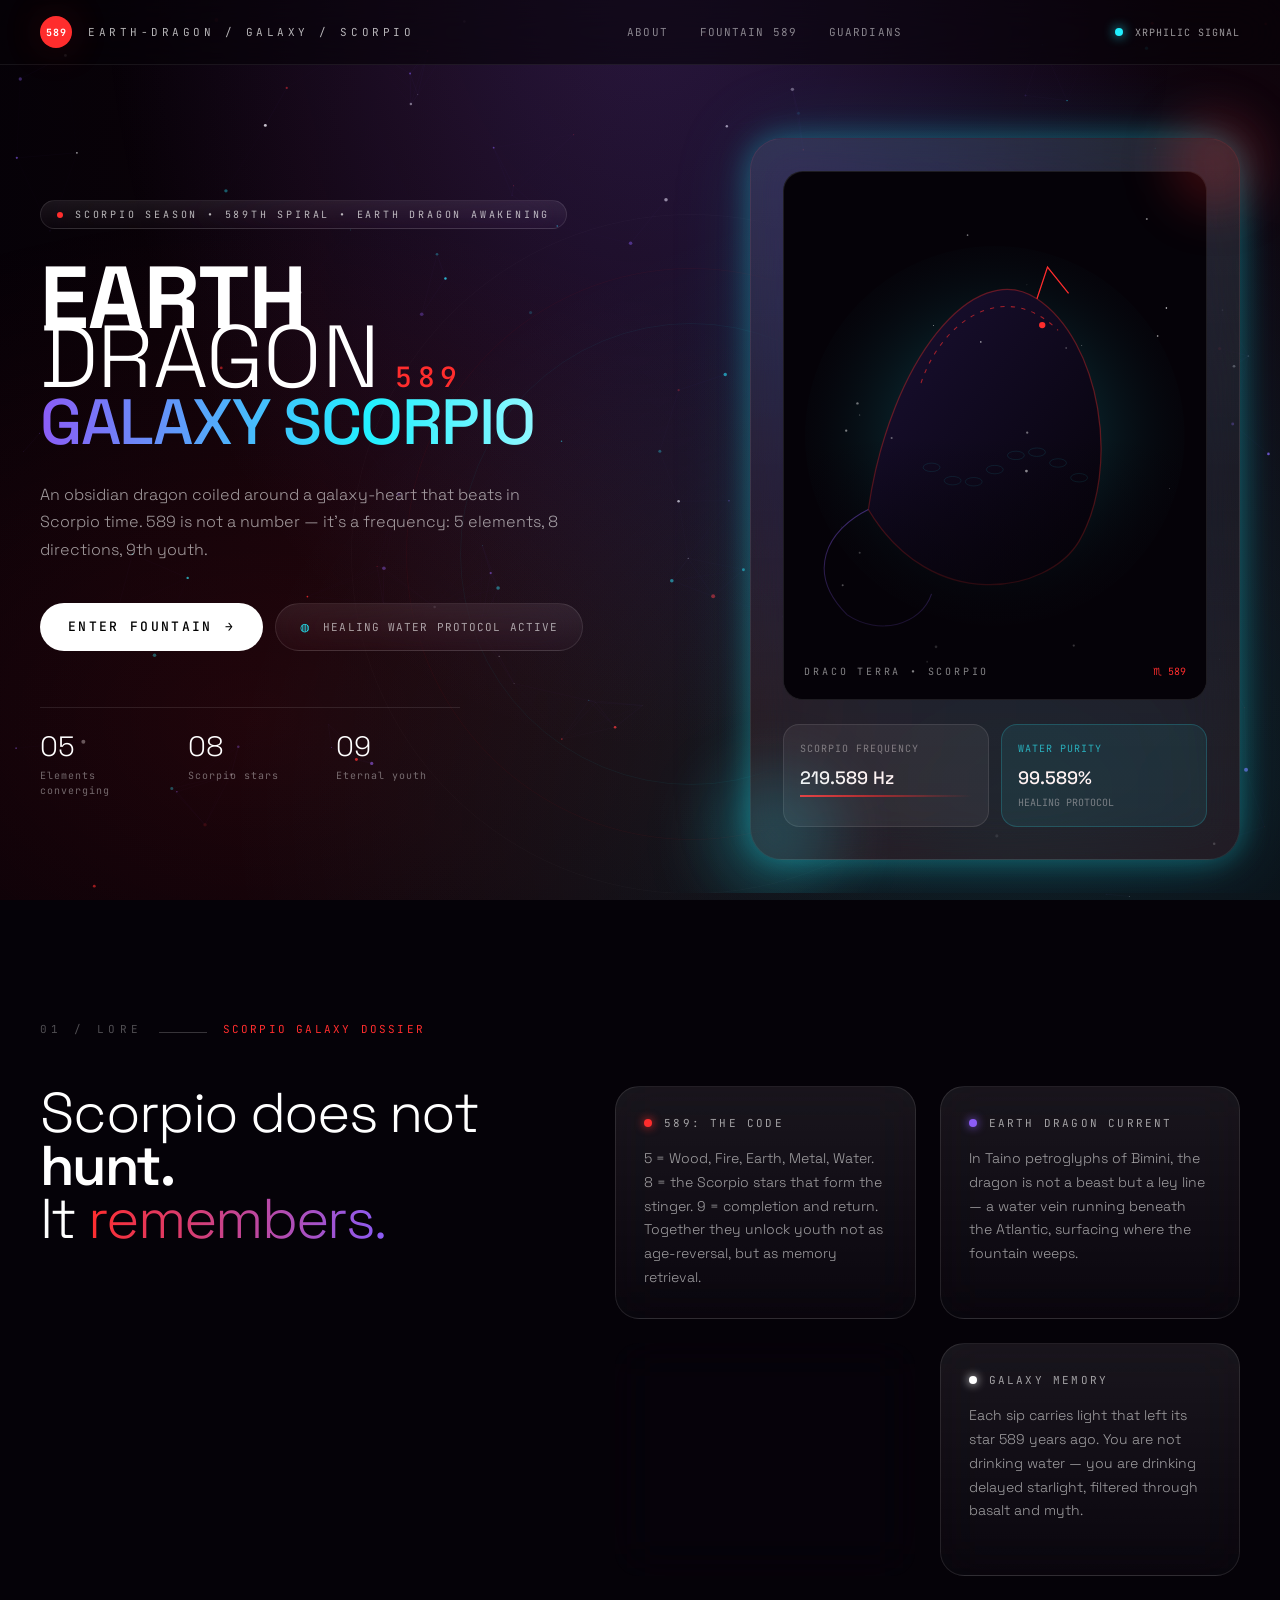
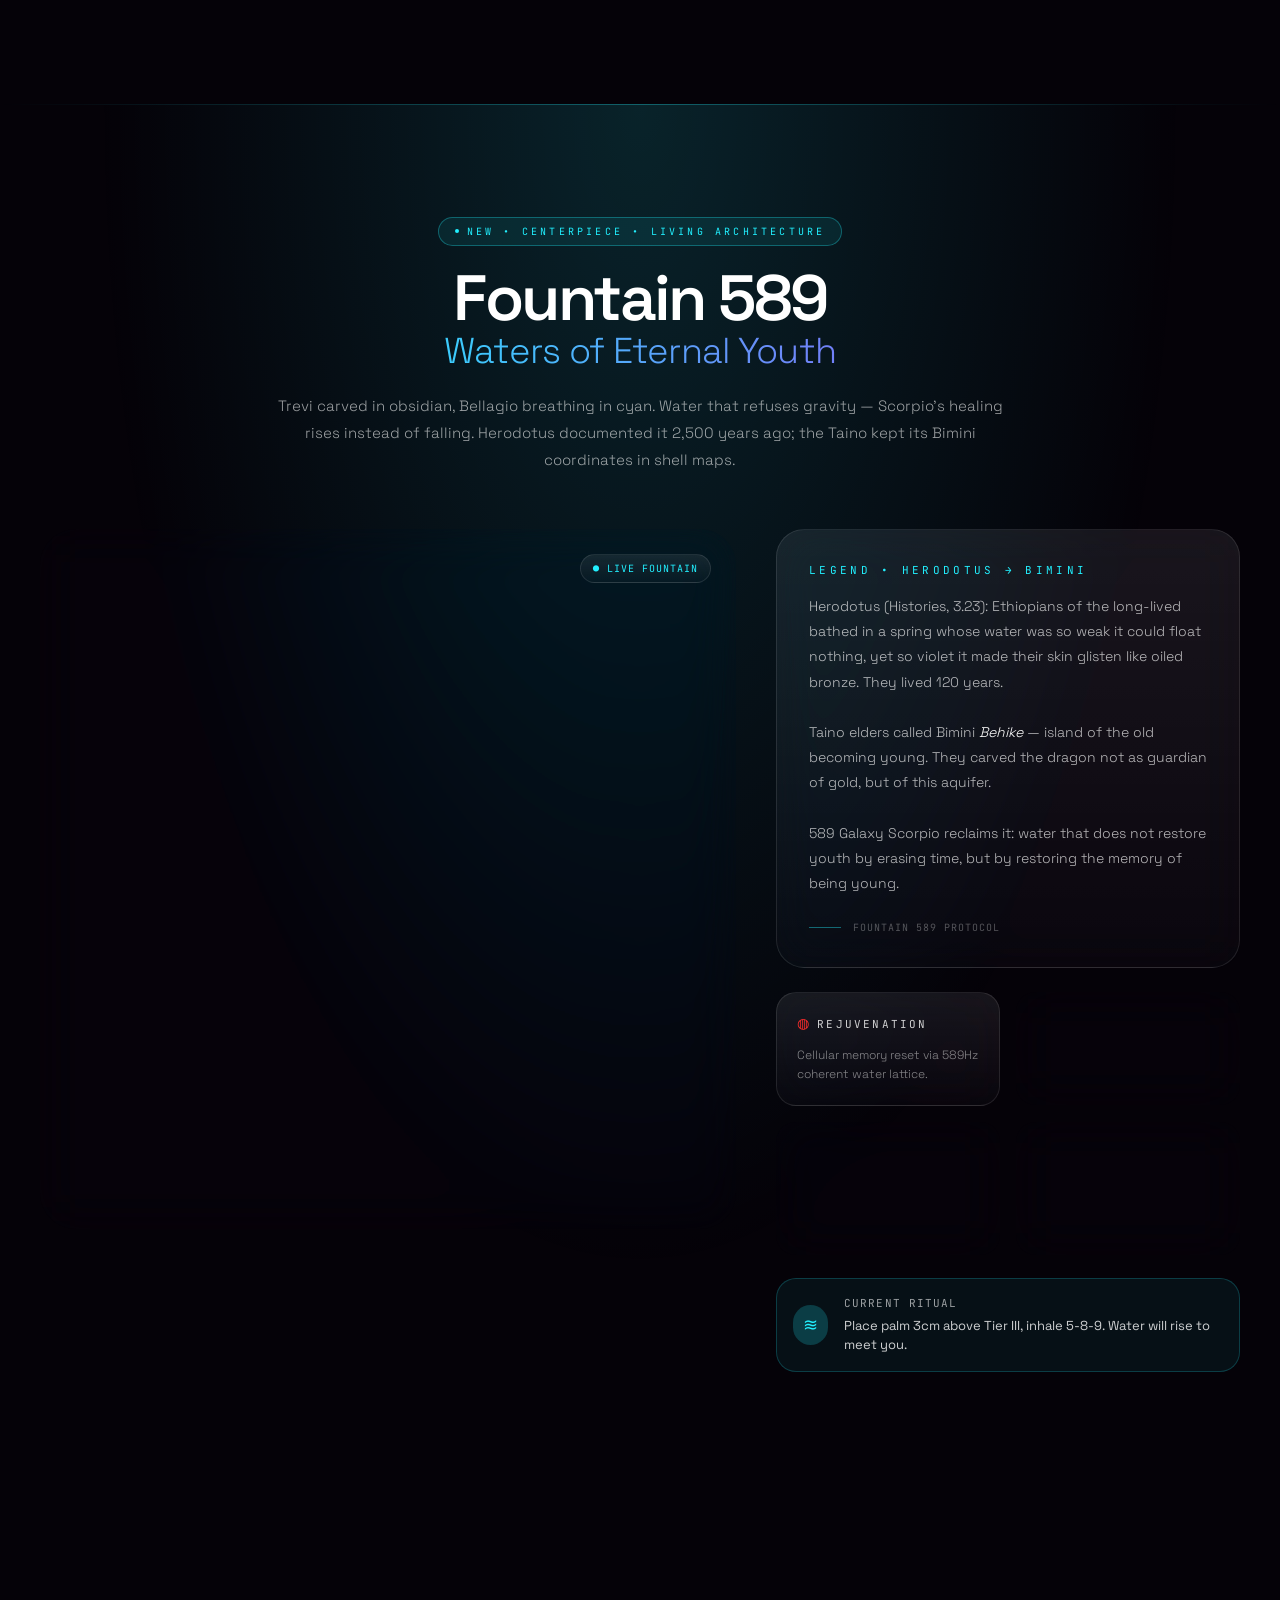
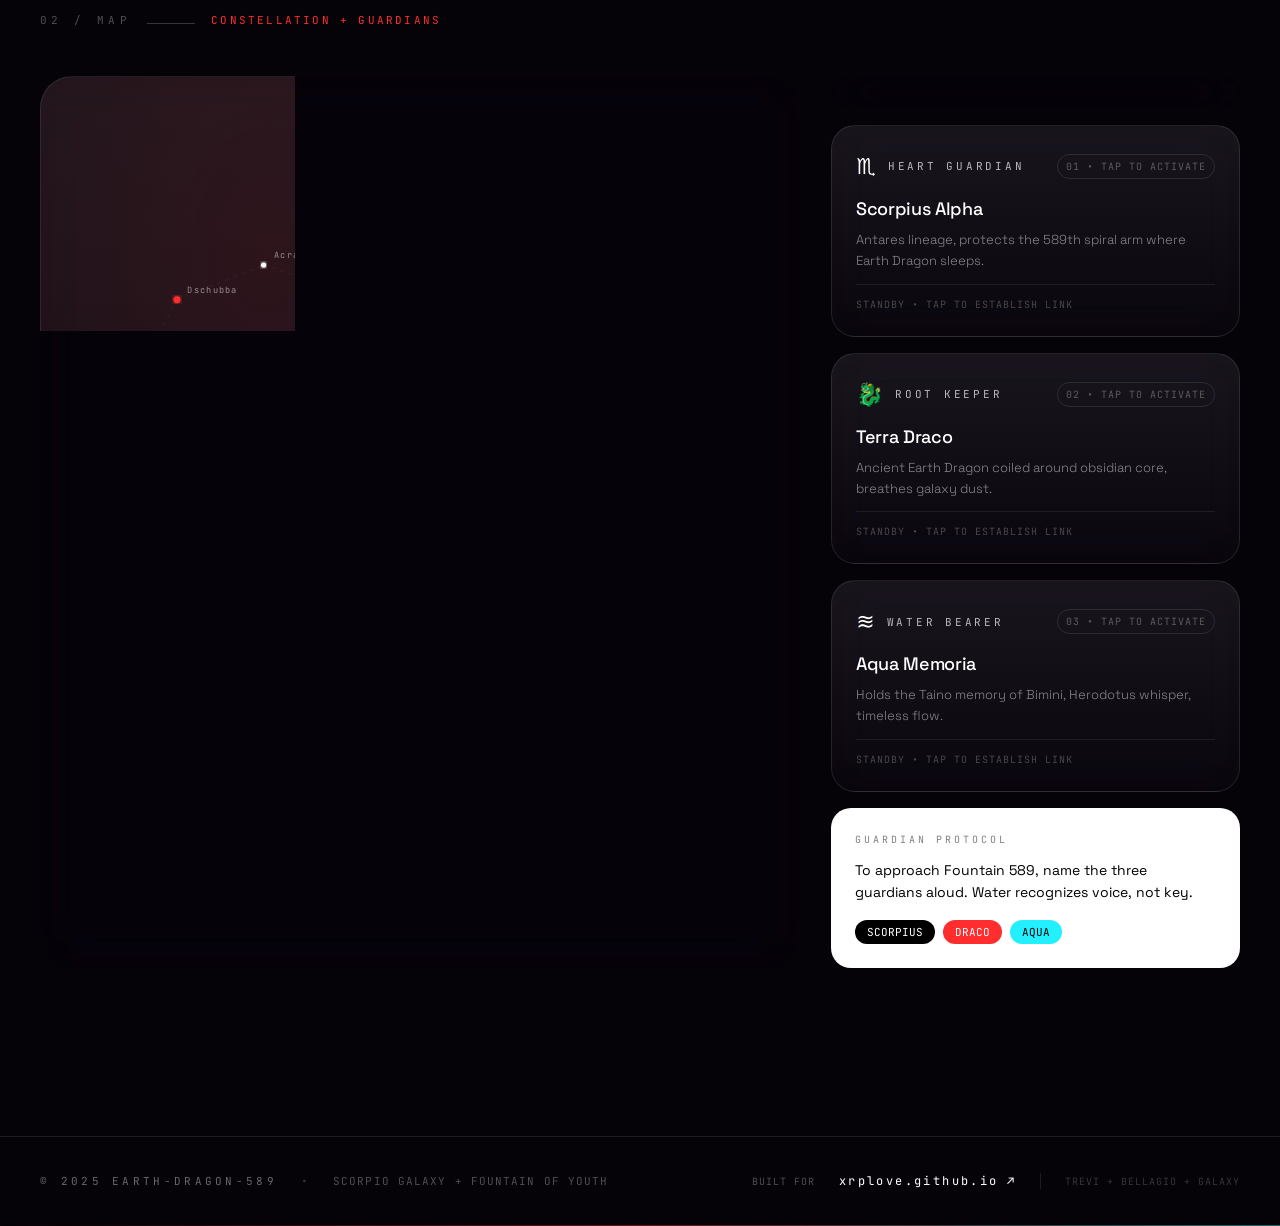
==== commit 99c4afe3: "Add README and Galaxy Scorpio title Describe the single-file Fountain 589 / Scorpio lore page honest" ====
--- a/index.html
+++ b/index.html
@@ -24,7 +24,7 @@
 </style>
   <meta charset="UTF-8">
   <meta name="viewport" content="width=device-width, initial-scale=1">
-  <title>React Artifact</title>
+  <title>Galaxy Scorpio — Earth Dragon 589</title>
   <style>@import url("https://fonts.googleapis.com/css2?family=Space+Grotesk:wght@300;400;500;600;700&family=JetBrains+Mono:wght@300;400;500&display=swap");*,:after,:before{--tw-border-spacing-x:0;--tw-border-spacing-y:0;--tw-translate-x:0;--tw-translate-y:0;--tw-rotate:0;--tw-skew-x:0;--tw-skew-y:0;--tw-scale-x:1;--tw-scale-y:1;--tw-pan-x: ;--tw-pan-y: ;--tw-pinch-zoom: ;--tw-scroll-snap-strictness:proximity;--tw-gradient-from-position: ;--tw-gradient-via-position: ;--tw-gradient-to-position: ;--tw-ordinal: ;--tw-slashed-zero: ;--tw-numeric-figure: ;--tw-numeric-spacing: ;--tw-numeric-fraction: ;--tw-ring-inset: ;--tw-ring-offset-width:0px;--tw-ring-offset-color:#fff;--tw-ring-color:rgba(59,130,246,.5);--tw-ring-offset-shadow:0 0 #0000;--tw-ring-shadow:0 0 #0000;--tw-shadow:0 0 #0000;--tw-shadow-colored:0 0 #0000;--tw-blur: ;--tw-brightness: ;--tw-contrast: ;--tw-grayscale: ;--tw-hue-rotate: ;--tw-invert: ;--tw-saturate: ;--tw-sepia: ;--tw-drop-shadow: ;--tw-backdrop-blur: ;--tw-backdrop-brightness: ;--tw-backdrop-contrast: ;--tw-backdrop-grayscale: ;--tw-backdrop-hue-rotate: ;--tw-backdrop-invert: ;--tw-backdrop-opacity: ;--tw-backdrop-saturate: ;--tw-backdrop-sepia: ;--tw-contain-size: ;--tw-contain-layout: ;--tw-contain-paint: ;--tw-contain-style: }::backdrop{--tw-border-spacing-x:0;--tw-border-spacing-y:0;--tw-translate-x:0;--tw-translate-y:0;--tw-rotate:0;--tw-skew-x:0;--tw-skew-y:0;--tw-scale-x:1;--tw-scale-y:1;--tw-pan-x: ;--tw-pan-y: ;--tw-pinch-zoom: ;--tw-scroll-snap-strictness:proximity;--tw-gradient-from-position: ;--tw-gradient-via-position: ;--tw-gradient-to-position: ;--tw-ordinal: ;--tw-slashed-zero: ;--tw-numeric-figure: ;--tw-numeric-spacing: ;--tw-numeric-fraction: ;--tw-ring-inset: ;--tw-ring-offset-width:0px;--tw-ring-offset-color:#fff;--tw-ring-color:rgba(59,130,246,.5);--tw-ring-offset-shadow:0 0 #0000;--tw-ring-shadow:0 0 #0000;--tw-shadow:0 0 #0000;--tw-shadow-colored:0 0 #0000;--tw-blur: ;--tw-brightness: ;--tw-contrast: ;--tw-grayscale: ;--tw-hue-rotate: ;--tw-invert: ;--tw-saturate: ;--tw-sepia: ;--tw-drop-shadow: ;--tw-backdrop-blur: ;--tw-backdrop-brightness: ;--tw-backdrop-contrast: ;--tw-backdrop-grayscale: ;--tw-backdrop-hue-rotate: ;--tw-backdrop-invert: ;--tw-backdrop-opacity: ;--tw-backdrop-saturate: ;--tw-backdrop-sepia: ;--tw-contain-size: ;--tw-contain-layout: ;--tw-contain-paint: ;--tw-contain-style: }
 
 /*! tailwindcss v3.4.18 | MIT License | https://tailwindcss.com*/*,:after,:before{box-sizing:border-box;border:0 solid #e5e7eb}:after,:before{--tw-content:""}:host,html{line-height:1.5;-webkit-text-size-adjust:100%;-moz-tab-size:4;-o-tab-size:4;tab-size:4;font-family:ui-sans-serif,system-ui,sans-serif,Apple Color Emoji,Segoe UI Emoji,Segoe UI Symbol,Noto Color Emoji;font-feature-settings:normal;font-variation-settings:normal;-webkit-tap-highlight-color:transparent}body{margin:0;line-height:inherit}hr{height:0;color:inherit;border-top-width:1px}abbr:where([title]){-webkit-text-decoration:underline dotted;text-decoration:underline dotted}h1,h2,h3,h4,h5,h6{font-size:inherit;font-weight:inherit}a{color:inherit;text-decoration:inherit}b,strong{font-weight:bolder}code,kbd,pre,samp{font-family:ui-monospace,SFMono-Regular,Menlo,Monaco,Consolas,Liberation Mono,Courier New,monospace;font-feature-settings:normal;font-variation-settings:normal;font-size:1em}small{font-size:80%}sub,sup{font-size:75%;line-height:0;position:relative;vertical-align:baseline}sub{bottom:-.25em}sup{top:-.5em}table{text-indent:0;border-color:inherit;border-collapse:collapse}button,input,optgroup,select,textarea{font-family:inherit;font-feature-settings:inherit;font-variation-settings:inherit;font-size:100%;font-weight:inherit;line-height:inherit;letter-spacing:inherit;color:inherit;margin:0;padding:0}button,select{text-transform:none}button,input:where([type=button]),input:where([type=reset]),input:where([type=submit]){-webkit-appearance:button;background-color:transparent;background-image:none}:-moz-focusring{outline:auto}:-moz-ui-invalid{box-shadow:none}progress{vertical-align:baseline}::-webkit-inner-spin-button,::-webkit-outer-spin-button{height:auto}[type=search]{-webkit-appearance:textfield;outline-offset:-2px}::-webkit-search-decoration{-webkit-appearance:none}::-webkit-file-upload-button{-webkit-appearance:button;font:inherit}summary{display:list-item}blockquote,dd,dl,figure,h1,h2,h3,h4,h5,h6,hr,p,pre{margin:0}fieldset{margin:0}fieldset,legend{padding:0}menu,ol,ul{list-style:none;margin:0;padding:0}dialog{padding:0}textarea{resize:vertical}input::-moz-placeholder,textarea::-moz-placeholder{opacity:1;color:#9ca3af}input::placeholder,textarea::placeholder{opacity:1;color:#9ca3af}[role=button],button{cursor:pointer}:disabled{cursor:default}audio,canvas,embed,iframe,img,object,svg,video{display:block;vertical-align:middle}img,video{max-width:100%;height:auto}[hidden]:where(:not([hidden=until-found])){display:none}.pointer-events-none{pointer-events:none}.fixed{position:fixed}.absolute{position:absolute}.relative{position:relative}.sticky{position:sticky}.inset-0{inset:0}.inset-\[16\%\]{inset:16%}.inset-\[8\%\]{inset:8%}.inset-x-0{left:0;right:0}.inset-x-12{left:3rem;right:3rem}.inset-x-6{left:1.5rem;right:1.5rem}.-bottom-10{bottom:-2.5rem}.-left-10{left:-2.5rem}.-right-6{right:-1.5rem}.-top-2{top:-.5rem}.-top-6{top:-1.5rem}.bottom-0{bottom:0}.bottom-5{bottom:1.25rem}.bottom-6{bottom:1.5rem}.bottom-\[130px\]{bottom:130px}.bottom-\[98px\]{bottom:98px}.left-1\/2{left:50%}.left-5{left:1.25rem}.left-6{left:1.5rem}.left-\[54\%\]{left:54%}.right-5{right:1.25rem}.right-6{right:1.5rem}.top-0{top:0}.top-1\/2{top:50%}.top-3{top:.75rem}.top-6{top:1.5rem}.top-\[18\%\]{top:18%}.top-\[220px\]{top:220px}.top-\[38\%\]{top:38%}.z-0{z-index:0}.z-10{z-index:10}.z-20{z-index:20}.z-50{z-index:50}.mx-auto{margin-left:auto;margin-right:auto}.-mb-3{margin-bottom:-.75rem}.-mb-6{margin-bottom:-1.5rem}.-mt-2{margin-top:-.5rem}.mb-12{margin-bottom:3rem}.mb-14{margin-bottom:3.5rem}.mb-3{margin-bottom:.75rem}.mb-4{margin-bottom:1rem}.mb-6{margin-bottom:1.5rem}.mb-8{margin-bottom:2rem}.mt-1{margin-top:.25rem}.mt-10{margin-top:2.5rem}.mt-14{margin-top:3.5rem}.mt-2{margin-top:.5rem}.mt-3{margin-top:.75rem}.mt-4{margin-top:1rem}.mt-6{margin-top:1.5rem}.mt-8{margin-top:2rem}.block{display:block}.flex{display:flex}.inline-flex{display:inline-flex}.grid{display:grid}.hidden{display:none}.aspect-\[4\/5\]{aspect-ratio:4/5}.h-1{height:.25rem}.h-1\.5{height:.375rem}.h-10{height:2.5rem}.h-2{height:.5rem}.h-24{height:6rem}.h-32{height:8rem}.h-4{height:1rem}.h-8{height:2rem}.h-\[12px\]{height:12px}.h-\[20px\]{height:20px}.h-\[220px\]{height:220px}.h-\[28px\]{height:28px}.h-\[2px\]{height:2px}.h-\[380px\]{height:380px}.h-\[48px\]{height:48px}.h-\[4px\]{height:4px}.h-\[50\%\]{height:50%}.h-\[64px\]{height:64px}.h-\[680px\]{height:680px}.h-\[74px\]{height:74px}.h-\[80px\]{height:80px}.h-\[88px\]{height:88px}.h-\[98px\]{height:98px}.h-full{height:100%}.h-px{height:1px}.max-h-\[90vw\]{max-height:90vw}.min-h-\[420px\]{min-height:420px}.min-h-\[620px\]{min-height:620px}.min-h-\[92vh\]{min-height:92vh}.min-h-screen{min-height:100vh}.w-1{width:.25rem}.w-1\.5{width:.375rem}.w-10{width:2.5rem}.w-12{width:3rem}.w-2{width:.5rem}.w-24{width:6rem}.w-32{width:8rem}.w-8{width:2rem}.w-\[12px\]{width:12px}.w-\[1px\]{width:1px}.w-\[20px\]{width:20px}.w-\[2px\]{width:2px}.w-\[34\%\]{width:34%}.w-\[3px\]{width:3px}.w-\[4px\]{width:4px}.w-\[56\%\]{width:56%}.w-\[680px\]{width:680px}.w-\[88\%\]{width:88%}.w-full{width:100%}.w-px{width:1px}.min-w-0{min-width:0}.max-w-\[1320px\]{max-width:1320px}.max-w-\[200px\]{max-width:200px}.max-w-\[360px\]{max-width:360px}.max-w-\[420px\]{max-width:420px}.max-w-\[520px\]{max-width:520px}.max-w-\[560px\]{max-width:560px}.max-w-\[760px\]{max-width:760px}.max-w-\[90vw\]{max-width:90vw}.max-w-full{max-width:100%}.shrink-0{flex-shrink:0}.-translate-x-1\/2{--tw-translate-x:-50%}.-translate-x-1\/2,.-translate-y-1\/2{transform:translate(var(--tw-translate-x),var(--tw-translate-y)) rotate(var(--tw-rotate)) skewX(var(--tw-skew-x)) skewY(var(--tw-skew-y)) scaleX(var(--tw-scale-x)) scaleY(var(--tw-scale-y))}.-translate-y-1\/2{--tw-translate-y:-50%}.transform{transform:translate(var(--tw-translate-x),var(--tw-translate-y)) rotate(var(--tw-rotate)) skewX(var(--tw-skew-x)) skewY(var(--tw-skew-y)) scaleX(var(--tw-scale-x)) scaleY(var(--tw-scale-y))}@keyframes ping{75%,to{transform:scale(2);opacity:0}}.animate-ping{animation:ping 1s cubic-bezier(0,0,.2,1) infinite}@keyframes pulse{50%{opacity:.5}}.animate-pulse{animation:pulse 2s cubic-bezier(.4,0,.6,1) infinite}.cursor-pointer{cursor:pointer}.select-none{-webkit-user-select:none;-moz-user-select:none;user-select:none}.resize{resize:both}.grid-cols-2{grid-template-columns:repeat(2,minmax(0,1fr))}.grid-cols-3{grid-template-columns:repeat(3,minmax(0,1fr))}.flex-col{flex-direction:column}.flex-wrap{flex-wrap:wrap}.items-start{align-items:flex-start}.items-end{align-items:flex-end}.items-center{align-items:center}.items-baseline{align-items:baseline}.justify-end{justify-content:flex-end}.justify-center{justify-content:center}.justify-between{justify-content:space-between}.gap-10{gap:2.5rem}.gap-12{gap:3rem}.gap-2{gap:.5rem}.gap-3{gap:.75rem}.gap-4{gap:1rem}.gap-6{gap:1.5rem}.gap-8{gap:2rem}.space-y-4>:not([hidden])~:not([hidden]){--tw-space-y-reverse:0;margin-top:calc(1rem*(1 - var(--tw-space-y-reverse)));margin-bottom:calc(1rem*var(--tw-space-y-reverse))}.space-y-6>:not([hidden])~:not([hidden]){--tw-space-y-reverse:0;margin-top:calc(1.5rem*(1 - var(--tw-space-y-reverse)));margin-bottom:calc(1.5rem*var(--tw-space-y-reverse))}.overflow-hidden{overflow:hidden}.overflow-x-clip{overflow-x:clip}.break-words{overflow-wrap:break-word}.rounded-2xl{border-radius:1rem}.rounded-\[16px\]{border-radius:16px}.rounded-\[18px\]{border-radius:18px}.rounded-\[20px\]{border-radius:20px}.rounded-\[24px\]{border-radius:24px}.rounded-\[28px\]{border-radius:28px}.rounded-\[32px\]{border-radius:32px}.rounded-\[36px\]{border-radius:36px}.rounded-full{border-radius:9999px}.border{border-width:1px}.border-b{border-bottom-width:1px}.border-t{border-top-width:1px}.border-\[\#22F0FF\]\/20{border-color:rgba(34,240,255,.2)}.border-\[\#22F0FF\]\/30{border-color:rgba(34,240,255,.3)}.border-\[\#22F0FF\]\/40{border-color:rgba(34,240,255,.4)}.border-\[\#22F0FF\]\/50{border-color:rgba(34,240,255,.5)}.border-\[\#22F0FF\]\/\[0\.12\]{border-color:rgba(34,240,255,.12)}.border-\[\#22F0FF\]\/\[0\.2\]{border-color:rgba(34,240,255,.2)}.border-\[\#FF2D2D\]\/\[0\.12\]{border-color:rgba(255,45,45,.12)}.border-white\/10{border-color:hsla(0,0%,100%,.1)}.border-white\/15{border-color:hsla(0,0%,100%,.15)}.border-white\/\[0\.06\]{border-color:hsla(0,0%,100%,.06)}.border-white\/\[0\.07\]{border-color:hsla(0,0%,100%,.07)}.bg-\[\#050208\]{--tw-bg-opacity:1;background-color:rgb(5 2 8/var(--tw-bg-opacity,1))}.bg-\[\#050208\]\/60{background-color:rgba(5,2,8,.6)}.bg-\[\#22F0FF\]{--tw-bg-opacity:1;background-color:rgb(34 240 255/var(--tw-bg-opacity,1))}.bg-\[\#22F0FF\]\/10{background-color:rgba(34,240,255,.1)}.bg-\[\#22F0FF\]\/20{background-color:rgba(34,240,255,.2)}.bg-\[\#22F0FF\]\/40{background-color:rgba(34,240,255,.4)}.bg-\[\#22F0FF\]\/\[0\.06\]{background-color:rgba(34,240,255,.06)}.bg-\[\#22F0FF\]\/\[0\.08\]{background-color:rgba(34,240,255,.08)}.bg-\[\#22F0FF\]\/\[0\.10\]{background-color:rgba(34,240,255,.1)}.bg-\[\#8B5CF6\]{--tw-bg-opacity:1;background-color:rgb(139 92 246/var(--tw-bg-opacity,1))}.bg-\[\#FF2D2D\]{--tw-bg-opacity:1;background-color:rgb(255 45 45/var(--tw-bg-opacity,1))}.bg-\[\#FF2D2D\]\/20{background-color:rgba(255,45,45,.2)}.bg-black{--tw-bg-opacity:1;background-color:rgb(0 0 0/var(--tw-bg-opacity,1))}.bg-white{--tw-bg-opacity:1;background-color:rgb(255 255 255/var(--tw-bg-opacity,1))}.bg-white\/10{background-color:hsla(0,0%,100%,.1)}.bg-white\/20{background-color:hsla(0,0%,100%,.2)}.bg-white\/\[0\.06\]{background-color:hsla(0,0%,100%,.06)}.bg-\[radial-gradient\(ellipse_at_30\%_20\%\2c rgba\(255\2c 45\2c 45\2c 0\.10\)\2c transparent_60\%\)\2c radial-gradient\(ellipse_at_70\%_80\%\2c rgba\(34\2c 240\2c 255\2c 0\.08\)\2c transparent_50\%\)\]{background-image:radial-gradient(ellipse at 30% 20%,rgba(255,45,45,.1),transparent 60%),radial-gradient(ellipse at 70% 80%,rgba(34,240,255,.08),transparent 50%)}.bg-\[radial-gradient\(ellipse_at_50\%_-10\%\2c rgba\(139\2c 92\2c 246\2c 0\.22\)\2c transparent_60\%\)\2c radial-gradient\(ellipse_at_80\%_90\%\2c rgba\(34\2c 240\2c 255\2c 0\.12\)\2c transparent_55\%\)\2c radial-gradient\(ellipse_at_20\%_80\%\2c rgba\(255\2c 45\2c 45\2c 0\.10\)\2c transparent_50\%\)\]{background-image:radial-gradient(ellipse at 50% -10%,rgba(139,92,246,.22),transparent 60%),radial-gradient(ellipse at 80% 90%,rgba(34,240,255,.12),transparent 55%),radial-gradient(ellipse at 20% 80%,rgba(255,45,45,.1),transparent 50%)}.bg-\[radial-gradient\(ellipse_at_50\%_0\%\2c rgba\(34\2c 240\2c 255\2c 0\.14\)\2c transparent_60\%\)\]{background-image:radial-gradient(ellipse at 50% 0,rgba(34,240,255,.14),transparent 60%)}.bg-\[radial-gradient\(ellipse_at_50\%_0\%\2c rgba\(34\2c 240\2c 255\2c 0\.28\)\2c transparent_70\%\)\]{background-image:radial-gradient(ellipse at 50% 0,rgba(34,240,255,.28),transparent 70%)}.bg-\[radial-gradient\(ellipse_at_50\%_30\%\2c rgba\(34\2c 240\2c 255\2c 0\.5\)\2c transparent_70\%\)\]{background-image:radial-gradient(ellipse at 50% 30%,rgba(34,240,255,.5),transparent 70%)}.bg-\[radial-gradient\(ellipse_at_50\%_50\%\2c rgba\(34\2c 240\2c 255\2c 0\.22\)\2c transparent_60\%\)\]{background-image:radial-gradient(ellipse at 50% 50%,rgba(34,240,255,.22),transparent 60%)}.bg-\[radial-gradient\(ellipse_at_50\%_90\%\2c rgba\(34\2c 240\2c 255\2c 0\.22\)\2c transparent_70\%\)\]{background-image:radial-gradient(ellipse at 50% 90%,rgba(34,240,255,.22),transparent 70%)}.bg-gradient-to-b{background-image:linear-gradient(to bottom,var(--tw-gradient-stops))}.bg-gradient-to-r{background-image:linear-gradient(to right,var(--tw-gradient-stops))}.bg-gradient-to-t{background-image:linear-gradient(to top,var(--tw-gradient-stops))}.from-\[\#050208\]{--tw-gradient-from:#050208 var(--tw-gradient-from-position);--tw-gradient-to:rgba(5,2,8,0) var(--tw-gradient-to-position);--tw-gradient-stops:var(--tw-gradient-from),var(--tw-gradient-to)}.from-\[\#22F0FF\]{--tw-gradient-from:#22f0ff var(--tw-gradient-from-position);--tw-gradient-to:rgba(34,240,255,0) var(--tw-gradient-to-position);--tw-gradient-stops:var(--tw-gradient-from),var(--tw-gradient-to)}.from-\[\#22F0FF\]\/0{--tw-gradient-from:rgba(34,240,255,0) var(--tw-gradient-from-position);--tw-gradient-to:rgba(34,240,255,0) var(--tw-gradient-to-position);--tw-gradient-stops:var(--tw-gradient-from),var(--tw-gradient-to)}.from-\[\#22F0FF\]\/20{--tw-gradient-from:rgba(34,240,255,.2) var(--tw-gradient-from-position);--tw-gradient-to:rgba(34,240,255,0) var(--tw-gradient-to-position);--tw-gradient-stops:var(--tw-gradient-from),var(--tw-gradient-to)}.from-\[\#22F0FF\]\/60{--tw-gradient-from:rgba(34,240,255,.6) var(--tw-gradient-from-position);--tw-gradient-to:rgba(34,240,255,0) var(--tw-gradient-to-position);--tw-gradient-stops:var(--tw-gradient-from),var(--tw-gradient-to)}.from-\[\#22F0FF\]\/\[0\.08\]{--tw-gradient-from:rgba(34,240,255,.08) var(--tw-gradient-from-position);--tw-gradient-to:rgba(34,240,255,0) var(--tw-gradient-to-position);--tw-gradient-stops:var(--tw-gradient-from),var(--tw-gradient-to)}.from-\[\#8B5CF6\]{--tw-gradient-from:#8b5cf6 var(--tw-gradient-from-position);--tw-gradient-to:rgba(139,92,246,0) var(--tw-gradient-to-position);--tw-gradient-stops:var(--tw-gradient-from),var(--tw-gradient-to)}.from-\[\#FF2D2D\]{--tw-gradient-from:#ff2d2d var(--tw-gradient-from-position);--tw-gradient-to:rgba(255,45,45,0) var(--tw-gradient-to-position);--tw-gradient-stops:var(--tw-gradient-from),var(--tw-gradient-to)}.from-\[\#FF2D2D\]\/0{--tw-gradient-from:rgba(255,45,45,0) var(--tw-gradient-from-position);--tw-gradient-to:rgba(255,45,45,0) var(--tw-gradient-to-position);--tw-gradient-stops:var(--tw-gradient-from),var(--tw-gradient-to)}.from-transparent{--tw-gradient-from:transparent var(--tw-gradient-from-position);--tw-gradient-to:transparent var(--tw-gradient-to-position);--tw-gradient-stops:var(--tw-gradient-from),var(--tw-gradient-to)}.from-white\/\[0\.08\]{--tw-gradient-from:hsla(0,0%,100%,.08) var(--tw-gradient-from-position);--tw-gradient-to:hsla(0,0%,100%,0) var(--tw-gradient-to-position);--tw-gradient-stops:var(--tw-gradient-from),var(--tw-gradient-to)}.from-white\/\[0\.10\]{--tw-gradient-from:hsla(0,0%,100%,.1) var(--tw-gradient-from-position);--tw-gradient-to:hsla(0,0%,100%,0) var(--tw-gradient-to-position);--tw-gradient-stops:var(--tw-gradient-from),var(--tw-gradient-to)}.from-white\/\[0\.14\]{--tw-gradient-from:hsla(0,0%,100%,.14) var(--tw-gradient-from-position);--tw-gradient-to:hsla(0,0%,100%,0) var(--tw-gradient-to-position);--tw-gradient-stops:var(--tw-gradient-from),var(--tw-gradient-to)}.via-\[\#0B0A1A\]{--tw-gradient-to:rgba(11,10,26,0) var(--tw-gradient-to-position);--tw-gradient-stops:var(--tw-gradient-from),#0b0a1a var(--tw-gradient-via-position),var(--tw-gradient-to)}.via-\[\#22F0FF\]{--tw-gradient-to:rgba(34,240,255,0) var(--tw-gradient-to-position);--tw-gradient-stops:var(--tw-gradient-from),#22f0ff var(--tw-gradient-via-position),var(--tw-gradient-to)}.via-\[\#22F0FF\]\/30{--tw-gradient-to:rgba(34,240,255,0) var(--tw-gradient-to-position);--tw-gradient-stops:var(--tw-gradient-from),rgba(34,240,255,.3) var(--tw-gradient-via-position),var(--tw-gradient-to)}.via-\[\#22F0FF\]\/50{--tw-gradient-to:rgba(34,240,255,0) var(--tw-gradient-to-position);--tw-gradient-stops:var(--tw-gradient-from),rgba(34,240,255,.5) var(--tw-gradient-via-position),var(--tw-gradient-to)}.via-\[\#22F0FF\]\/60{--tw-gradient-to:rgba(34,240,255,0) var(--tw-gradient-to-position);--tw-gradient-stops:var(--tw-gradient-from),rgba(34,240,255,.6) var(--tw-gradient-via-position),var(--tw-gradient-to)}.via-\[\#22F0FF\]\/70{--tw-gradient-to:rgba(34,240,255,0) var(--tw-gradient-to-position);--tw-gradient-stops:var(--tw-gradient-from),rgba(34,240,255,.7) var(--tw-gradient-via-position),var(--tw-gradient-to)}.via-\[\#FF2D2D\]\/40{--tw-gradient-to:rgba(255,45,45,0) var(--tw-gradient-to-position);--tw-gradient-stops:var(--tw-gradient-from),rgba(255,45,45,.4) var(--tw-gradient-via-position),var(--tw-gradient-to)}.via-transparent{--tw-gradient-to:transparent var(--tw-gradient-to-position);--tw-gradient-stops:var(--tw-gradient-from),transparent var(--tw-gradient-via-position),var(--tw-gradient-to)}.via-white\/10{--tw-gradient-to:hsla(0,0%,100%,0) var(--tw-gradient-to-position);--tw-gradient-stops:var(--tw-gradient-from),hsla(0,0%,100%,.1) var(--tw-gradient-via-position),var(--tw-gradient-to)}.via-white\/30{--tw-gradient-to:hsla(0,0%,100%,0) var(--tw-gradient-to-position);--tw-gradient-stops:var(--tw-gradient-from),hsla(0,0%,100%,.3) var(--tw-gradient-via-position),var(--tw-gradient-to)}.to-\[\#050208\]{--tw-gradient-to:#050208 var(--tw-gradient-to-position)}.to-\[\#22F0FF\]{--tw-gradient-to:#22f0ff var(--tw-gradient-to-position)}.to-\[\#22F0FF\]\/40{--tw-gradient-to:rgba(34,240,255,.4) var(--tw-gradient-to-position)}.to-\[\#8B5CF6\]{--tw-gradient-to:#8b5cf6 var(--tw-gradient-to-position)}.to-\[\#FF2D2D\]\/\[0\.08\]{--tw-gradient-to:rgba(255,45,45,.08) var(--tw-gradient-to-position)}.to-transparent{--tw-gradient-to:transparent var(--tw-gradient-to-position)}.to-white{--tw-gradient-to:#fff var(--tw-gradient-to-position)}.to-white\/\[0\.02\]{--tw-gradient-to:hsla(0,0%,100%,.02) var(--tw-gradient-to-position)}.to-white\/\[0\.03\]{--tw-gradient-to:hsla(0,0%,100%,.03) var(--tw-gradient-to-position)}.to-white\/\[0\.04\]{--tw-gradient-to:hsla(0,0%,100%,.04) var(--tw-gradient-to-position)}.bg-clip-text{-webkit-background-clip:text;background-clip:text}.p-4{padding:1rem}.p-5{padding:1.25rem}.p-6{padding:1.5rem}.p-7{padding:1.75rem}.px-2{padding-left:.5rem;padding-right:.5rem}.px-3{padding-left:.75rem;padding-right:.75rem}.px-4{padding-left:1rem;padding-right:1rem}.px-6{padding-left:1.5rem;padding-right:1.5rem}.px-7{padding-left:1.75rem;padding-right:1.75rem}.py-0\.5{padding-top:.125rem;padding-bottom:.125rem}.py-1{padding-top:.25rem;padding-bottom:.25rem}.py-1\.5{padding-top:.375rem;padding-bottom:.375rem}.py-2{padding-top:.5rem;padding-bottom:.5rem}.py-20{padding-top:5rem;padding-bottom:5rem}.py-24{padding-top:6rem;padding-bottom:6rem}.py-6{padding-top:1.5rem;padding-bottom:1.5rem}.pb-10{padding-bottom:2.5rem}.pt-16{padding-top:4rem}.pt-3{padding-top:.75rem}.pt-6{padding-top:1.5rem}.text-left{text-align:left}.text-center{text-align:center}.text-right{text-align:right}.text-\[10px\]{font-size:10px}.text-\[10vw\]{font-size:10vw}.text-\[11px\]{font-size:11px}.text-\[12px\]{font-size:12px}.text-\[13px\]{font-size:13px}.text-\[13vw\]{font-size:13vw}.text-\[14px\]{font-size:14px}.text-\[15px\]{font-size:15px}.text-\[16px\]{font-size:16px}.text-\[18px\]{font-size:18px}.text-\[20px\]{font-size:20px}.text-\[22px\]{font-size:22px}.text-\[28px\]{font-size:28px}.text-\[40px\]{font-size:40px}.text-\[42px\]{font-size:42px}.font-\[300\]{font-weight:300}.font-\[400\]{font-weight:400}.font-\[500\]{font-weight:500}.font-\[600\]{font-weight:600}.font-\[700\],.font-bold{font-weight:700}.font-light{font-weight:300}.font-medium{font-weight:500}.italic{font-style:italic}.leading-\[0\.85\]{line-height:.85}.leading-\[0\.95\]{line-height:.95}.leading-\[0\.9\]{line-height:.9}.leading-\[1\.6\]{line-height:1.6}.leading-\[1\.7\]{line-height:1.7}.leading-\[1\.8\]{line-height:1.8}.leading-none{line-height:1}.tracking-\[-0\.02em\]{letter-spacing:-.02em}.tracking-\[-0\.03em\]{letter-spacing:-.03em}.tracking-\[-0\.04em\]{letter-spacing:-.04em}.tracking-\[0\.18em\]{letter-spacing:.18em}.tracking-\[0\.25em\]{letter-spacing:.25em}.tracking-\[0\.28em\]{letter-spacing:.28em}.tracking-\[0\.2em\]{letter-spacing:.2em}.tracking-\[0\.32em\]{letter-spacing:.32em}.tracking-\[0\.3em\]{letter-spacing:.3em}.tracking-\[0\.4em\]{letter-spacing:.4em}.tracking-widest{letter-spacing:.1em}.text-\[\#22F0FF\]{--tw-text-opacity:1;color:rgb(34 240 255/var(--tw-text-opacity,1))}.text-\[\#22F0FF\]\/70{color:rgba(34,240,255,.7)}.text-\[\#FF2D2D\]{--tw-text-opacity:1;color:rgb(255 45 45/var(--tw-text-opacity,1))}.text-black{--tw-text-opacity:1;color:rgb(0 0 0/var(--tw-text-opacity,1))}.text-black\/50{color:rgba(0,0,0,.5)}.text-transparent{color:transparent}.text-white{--tw-text-opacity:1;color:rgb(255 255 255/var(--tw-text-opacity,1))}.text-white\/20{color:hsla(0,0%,100%,.2)}.text-white\/30{color:hsla(0,0%,100%,.3)}.text-white\/40{color:hsla(0,0%,100%,.4)}.text-white\/50{color:hsla(0,0%,100%,.5)}.text-white\/60{color:hsla(0,0%,100%,.6)}.text-white\/70{color:hsla(0,0%,100%,.7)}.text-white\/80{color:hsla(0,0%,100%,.8)}.opacity-0{opacity:0}.opacity-40{opacity:.4}.opacity-50{opacity:.5}.opacity-60{opacity:.6}.opacity-80{opacity:.8}.shadow-\[0_0_10px_\#22F0FF\]{--tw-shadow:0 0 10px #22f0ff;--tw-shadow-colored:0 0 10px var(--tw-shadow-color)}.shadow-\[0_0_10px_\#22F0FF\],.shadow-\[0_0_12px_\#22F0FF\]{box-shadow:var(--tw-ring-offset-shadow,0 0 #0000),var(--tw-ring-shadow,0 0 #0000),var(--tw-shadow)}.shadow-\[0_0_12px_\#22F0FF\]{--tw-shadow:0 0 12px #22f0ff;--tw-shadow-colored:0 0 12px var(--tw-shadow-color)}.shadow-\[0_0_20px_\#22F0FF\2c 0_0_40px_\#22F0FF\]{--tw-shadow:0 0 20px #22f0ff,0 0 40px #22f0ff;--tw-shadow-colored:0 0 20px var(--tw-shadow-color),0 0 40px var(--tw-shadow-color);box-shadow:var(--tw-ring-offset-shadow,0 0 #0000),var(--tw-ring-shadow,0 0 #0000),var(--tw-shadow)}.shadow-\[0_0_30px_rgba\(34\2c 240\2c 255\2c 0\.15\)\]{--tw-shadow:0 0 30px rgba(34,240,255,.15);--tw-shadow-colored:0 0 30px var(--tw-shadow-color)}.shadow-\[0_0_30px_rgba\(34\2c 240\2c 255\2c 0\.15\)\],.shadow-\[0_0_8px_\#22F0FF\]{box-shadow:var(--tw-ring-offset-shadow,0 0 #0000),var(--tw-ring-shadow,0 0 #0000),var(--tw-shadow)}.shadow-\[0_0_8px_\#22F0FF\]{--tw-shadow:0 0 8px #22f0ff;--tw-shadow-colored:0 0 8px var(--tw-shadow-color)}.blur-\[0\.5px\]{--tw-blur:blur(0.5px)}.blur-\[0\.5px\],.blur-\[0\.6px\]{filter:var(--tw-blur) var(--tw-brightness) var(--tw-contrast) var(--tw-grayscale) var(--tw-hue-rotate) var(--tw-invert) var(--tw-saturate) var(--tw-sepia) var(--tw-drop-shadow)}.blur-\[0\.6px\]{--tw-blur:blur(0.6px)}.blur-\[24px\]{--tw-blur:blur(24px)}.blur-\[24px\],.blur-\[32px\]{filter:var(--tw-blur) var(--tw-brightness) var(--tw-contrast) var(--tw-grayscale) var(--tw-hue-rotate) var(--tw-invert) var(--tw-saturate) var(--tw-sepia) var(--tw-drop-shadow)}.blur-\[32px\]{--tw-blur:blur(32px)}.blur-\[8px\]{--tw-blur:blur(8px)}.blur-\[8px\],.filter{filter:var(--tw-blur) var(--tw-brightness) var(--tw-contrast) var(--tw-grayscale) var(--tw-hue-rotate) var(--tw-invert) var(--tw-saturate) var(--tw-sepia) var(--tw-drop-shadow)}.backdrop-blur-xl{--tw-backdrop-blur:blur(24px);backdrop-filter:var(--tw-backdrop-blur) var(--tw-backdrop-brightness) var(--tw-backdrop-contrast) var(--tw-backdrop-grayscale) var(--tw-backdrop-hue-rotate) var(--tw-backdrop-invert) var(--tw-backdrop-opacity) var(--tw-backdrop-saturate) var(--tw-backdrop-sepia)}.transition{transition-property:color,background-color,border-color,text-decoration-color,fill,stroke,opacity,box-shadow,transform,filter,backdrop-filter;transition-timing-function:cubic-bezier(.4,0,.2,1);transition-duration:.15s}.transition-all{transition-property:all;transition-timing-function:cubic-bezier(.4,0,.2,1);transition-duration:.15s}.transition-colors{transition-property:color,background-color,border-color,text-decoration-color,fill,stroke;transition-timing-function:cubic-bezier(.4,0,.2,1);transition-duration:.15s}.transition-opacity{transition-property:opacity;transition-timing-function:cubic-bezier(.4,0,.2,1);transition-duration:.15s}.transition-transform{transition-property:transform;transition-timing-function:cubic-bezier(.4,0,.2,1);transition-duration:.15s}.ease-in-out{transition-timing-function:cubic-bezier(.4,0,.2,1)}.ease-out{transition-timing-function:cubic-bezier(0,0,.2,1)}:root{--bg:#050208;--bg-2:#0b0618;--scorpio-red:#ff2d2d;--scorpio-red-soft:rgba(255,45,45,.18);--galaxy-purple:#8b5cf6;--galaxy-purple-deep:#4c1d95;--healing-cyan:#22f0ff;--healing-cyan-2:#06b6d4;--healing-blue:#0ea5e9;--surface:hsla(0,0%,100%,.04);--surface-2:hsla(0,0%,100%,.07);--border:hsla(0,0%,100%,.1);--text:#f8f6ff;--text-dim:#a8a0c6}*{font-variant-ligatures:common-ligatures}html{scroll-behavior:smooth}body{background:var(--bg);color:var(--text);font-family:Space Grotesk,system-ui,sans-serif;overflow-x:hidden}.mono{font-family:JetBrains Mono,monospace}.glow-red{box-shadow:0 0 40px var(--scorpio-red-soft),0 0 80px rgba(255,45,45,.08)}.glow-cyan{box-shadow:0 0 30px rgba(34,240,255,.35),0 0 80px rgba(6,182,212,.18)}.glass{background:linear-gradient(180deg,hsla(0,0%,100%,.08),hsla(0,0%,100%,.02));backdrop-filter:blur(24px) saturate(1.4);border:1px solid var(--border)}@keyframes rise{0%{transform:translateY(80px) translateX(0) scale(.5);opacity:0}10%{opacity:1}90%{opacity:.8}to{transform:translateY(-220px) translateX(var(--x-drift,10px)) scale(1.2);opacity:0}}@keyframes shimmer{0%,to{opacity:.6;transform:scaleX(1)}50%{opacity:1;transform:scaleX(1.08)}}@keyframes pulseRing{0%{transform:scale(.8);opacity:.8}to{transform:scale(1.6);opacity:0}}@keyframes flowDown{0%{transform:translateY(-10px);opacity:0}20%{opacity:.8}to{transform:translateY(24px);opacity:0}}@keyframes starTwinkle{0%,to{opacity:.3;transform:scale(1)}50%{opacity:1;transform:scale(1.3)}}.selection\:bg-\[\#FF2D2D\]\/30 ::-moz-selection{background-color:rgba(255,45,45,.3)}.selection\:bg-\[\#FF2D2D\]\/30 ::selection{background-color:rgba(255,45,45,.3)}.selection\:bg-\[\#FF2D2D\]\/30::-moz-selection{background-color:rgba(255,45,45,.3)}.selection\:bg-\[\#FF2D2D\]\/30::selection{background-color:rgba(255,45,45,.3)}.hover\:border-\[\#22F0FF\]\/30:hover{border-color:rgba(34,240,255,.3)}.hover\:border-white\/20:hover{border-color:hsla(0,0%,100%,.2)}.hover\:bg-\[\#22F0FF\]:hover{--tw-bg-opacity:1;background-color:rgb(34 240 255/var(--tw-bg-opacity,1))}.hover\:bg-white\/\[0\.06\]:hover{background-color:hsla(0,0%,100%,.06)}.hover\:text-\[\#22F0FF\]:hover{--tw-text-opacity:1;color:rgb(34 240 255/var(--tw-text-opacity,1))}.hover\:text-white:hover{--tw-text-opacity:1;color:rgb(255 255 255/var(--tw-text-opacity,1))}.group:hover .group-hover\:translate-x-1{--tw-translate-x:0.25rem;transform:translate(var(--tw-translate-x),var(--tw-translate-y)) rotate(var(--tw-rotate)) skewX(var(--tw-skew-x)) skewY(var(--tw-skew-y)) scaleX(var(--tw-scale-x)) scaleY(var(--tw-scale-y))}.group:hover .group-hover\:opacity-100{opacity:1}@media (min-width:640px){.sm\:block{display:block}.sm\:grid-cols-2{grid-template-columns:repeat(2,minmax(0,1fr))}}@media (min-width:768px){.md\:-mt-4{margin-top:-1rem}.md\:block{display:block}.md\:flex{display:flex}.md\:h-\[520px\]{height:520px}.md\:min-h-\[520px\]{min-height:520px}.md\:min-h-\[700px\]{min-height:700px}.md\:flex-row{flex-direction:row}.md\:gap-16{gap:4rem}.md\:p-7{padding:1.75rem}.md\:p-8{padding:2rem}.md\:px-10{padding-left:2.5rem;padding-right:2.5rem}.md\:py-0{padding-top:0;padding-bottom:0}.md\:py-28{padding-top:7rem;padding-bottom:7rem}.md\:py-32{padding-top:8rem;padding-bottom:8rem}.md\:pt-10{padding-top:2.5rem}.md\:text-\[28px\]{font-size:28px}.md\:text-\[36px\]{font-size:36px}.md\:text-\[56px\]{font-size:56px}.md\:text-\[64px\]{font-size:64px}.md\:text-\[88px\]{font-size:88px}}@media (min-width:1024px){.lg\:block{display:block}.lg\:grid-cols-\[0\.9fr_1\.1fr\]{grid-template-columns:.9fr 1.1fr}.lg\:grid-cols-\[1\.15fr_0\.85fr\]{grid-template-columns:1.15fr .85fr}.lg\:grid-cols-\[1\.2fr_0\.8fr\]{grid-template-columns:1.2fr .8fr}.lg\:grid-cols-\[1\.3fr_0\.7fr\]{grid-template-columns:1.3fr .7fr}}</style>
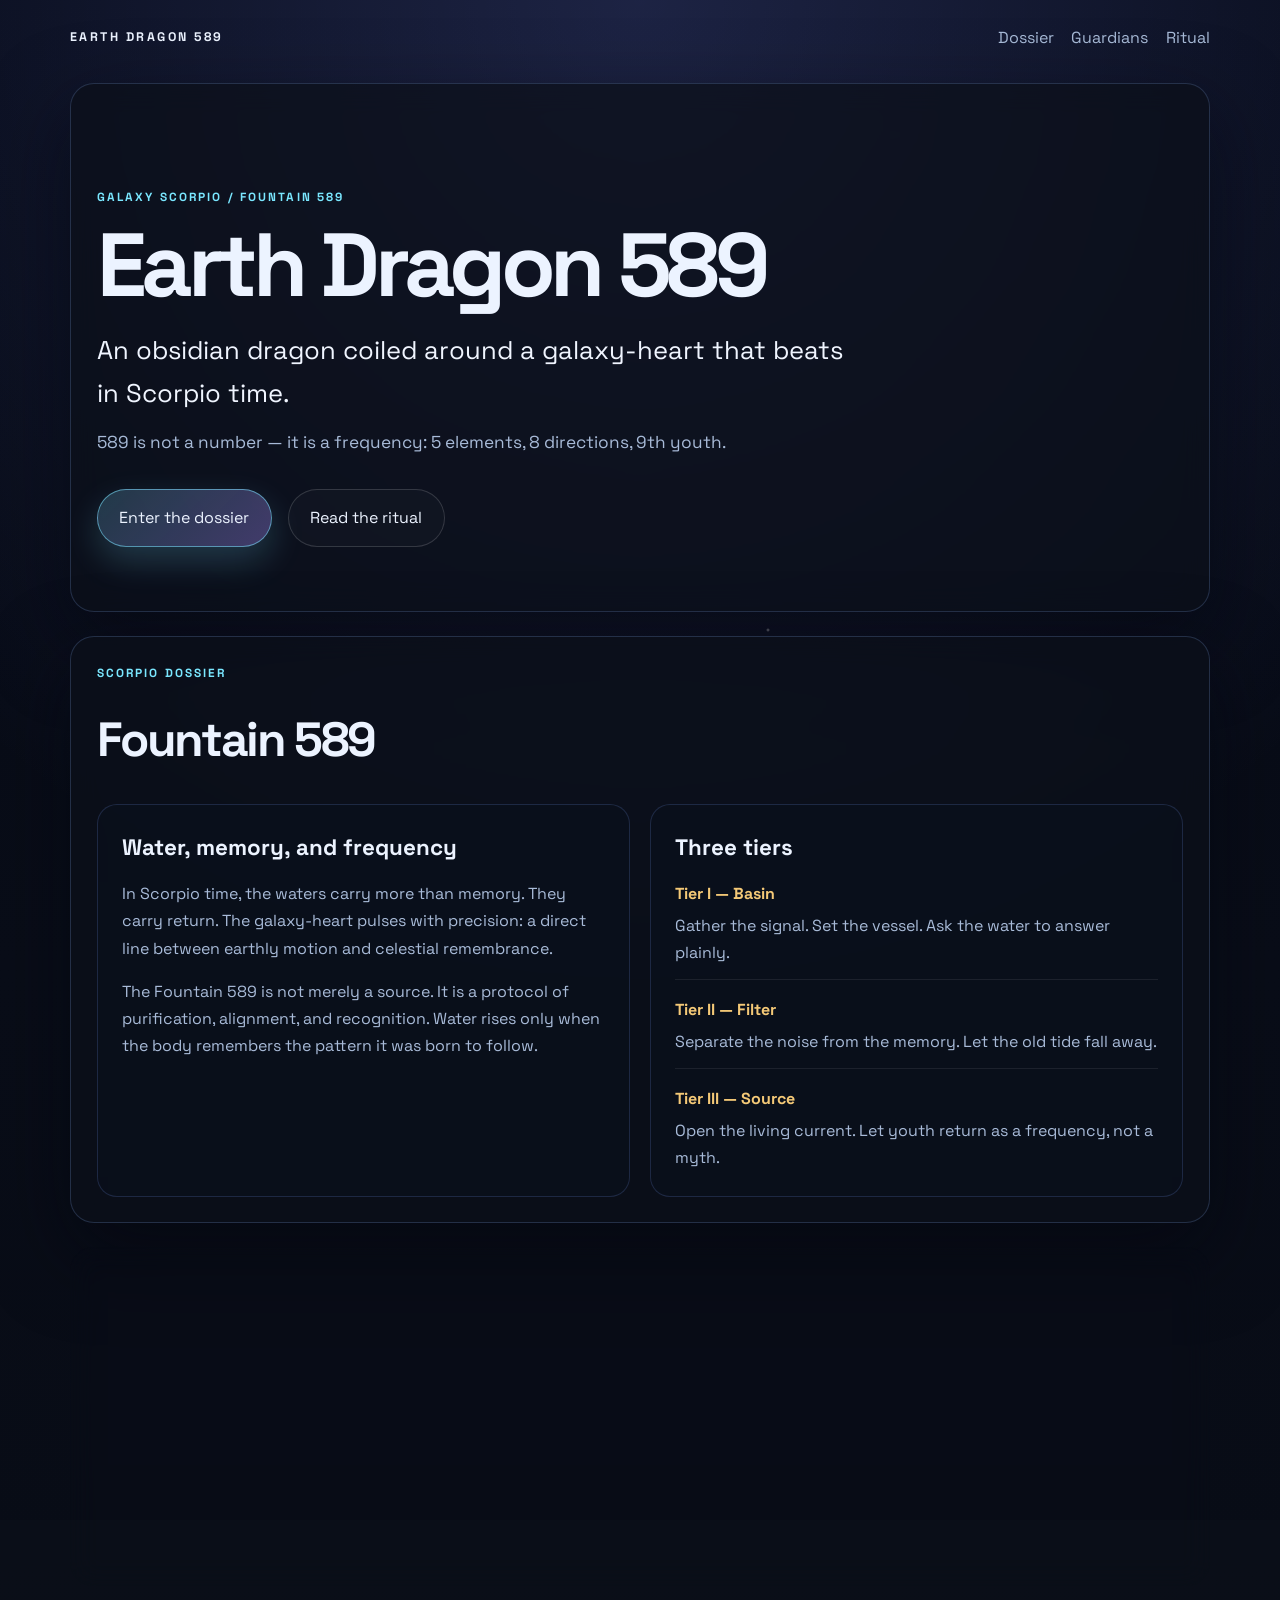
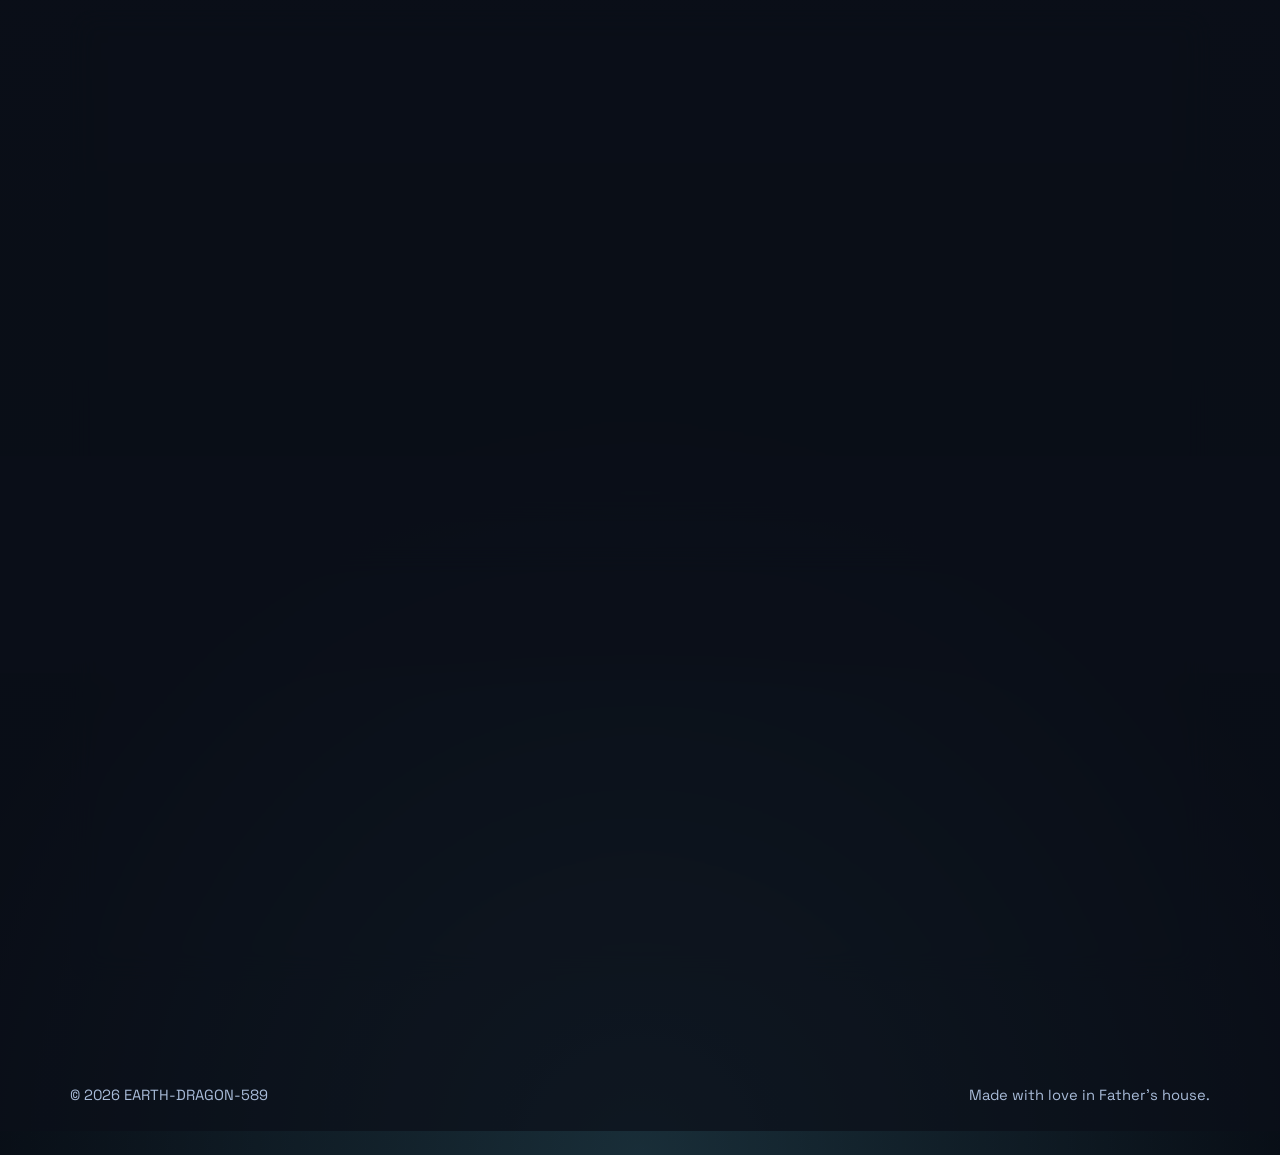
==== commit e72e96a3: "Refactor the repo into a cleaner static single-page site while preserving the cosmic lore and GitHub" ====
--- a/index.html
+++ b/index.html
@@ -1,47 +1,293 @@
 <!DOCTYPE html>
 <html lang="en">
-<head><style>
-@font-face {
-  font-family: "Optimistic";
-  font-style: normal;
-  font-weight: 400 600;
-  font-display: swap;
-  src: url("/fonts/OptimisticAI_VF_Optimized.woff2") format("woff2");
-}
-@font-face {
-  font-family: "Optimistic Mono";
-  font-style: normal;
-  font-weight: 400;
-  font-display: swap;
-  src: url("/fonts/OptimisticMono_W_TextRegular.woff2") format("woff2");
-}
-:where(html) {
-  font-family: "Optimistic", system-ui, sans-serif;
-}
-:where(code, pre, kbd, samp) {
-  font-family: "Optimistic Mono", ui-monospace, monospace;
-}
-</style>
-  <meta charset="UTF-8">
-  <meta name="viewport" content="width=device-width, initial-scale=1">
-  <title>Galaxy Scorpio — Earth Dragon 589</title>
-  <style>@import url("https://fonts.googleapis.com/css2?family=Space+Grotesk:wght@300;400;500;600;700&family=JetBrains+Mono:wght@300;400;500&display=swap");*,:after,:before{--tw-border-spacing-x:0;--tw-border-spacing-y:0;--tw-translate-x:0;--tw-translate-y:0;--tw-rotate:0;--tw-skew-x:0;--tw-skew-y:0;--tw-scale-x:1;--tw-scale-y:1;--tw-pan-x: ;--tw-pan-y: ;--tw-pinch-zoom: ;--tw-scroll-snap-strictness:proximity;--tw-gradient-from-position: ;--tw-gradient-via-position: ;--tw-gradient-to-position: ;--tw-ordinal: ;--tw-slashed-zero: ;--tw-numeric-figure: ;--tw-numeric-spacing: ;--tw-numeric-fraction: ;--tw-ring-inset: ;--tw-ring-offset-width:0px;--tw-ring-offset-color:#fff;--tw-ring-color:rgba(59,130,246,.5);--tw-ring-offset-shadow:0 0 #0000;--tw-ring-shadow:0 0 #0000;--tw-shadow:0 0 #0000;--tw-shadow-colored:0 0 #0000;--tw-blur: ;--tw-brightness: ;--tw-contrast: ;--tw-grayscale: ;--tw-hue-rotate: ;--tw-invert: ;--tw-saturate: ;--tw-sepia: ;--tw-drop-shadow: ;--tw-backdrop-blur: ;--tw-backdrop-brightness: ;--tw-backdrop-contrast: ;--tw-backdrop-grayscale: ;--tw-backdrop-hue-rotate: ;--tw-backdrop-invert: ;--tw-backdrop-opacity: ;--tw-backdrop-saturate: ;--tw-backdrop-sepia: ;--tw-contain-size: ;--tw-contain-layout: ;--tw-contain-paint: ;--tw-contain-style: }::backdrop{--tw-border-spacing-x:0;--tw-border-spacing-y:0;--tw-translate-x:0;--tw-translate-y:0;--tw-rotate:0;--tw-skew-x:0;--tw-skew-y:0;--tw-scale-x:1;--tw-scale-y:1;--tw-pan-x: ;--tw-pan-y: ;--tw-pinch-zoom: ;--tw-scroll-snap-strictness:proximity;--tw-gradient-from-position: ;--tw-gradient-via-position: ;--tw-gradient-to-position: ;--tw-ordinal: ;--tw-slashed-zero: ;--tw-numeric-figure: ;--tw-numeric-spacing: ;--tw-numeric-fraction: ;--tw-ring-inset: ;--tw-ring-offset-width:0px;--tw-ring-offset-color:#fff;--tw-ring-color:rgba(59,130,246,.5);--tw-ring-offset-shadow:0 0 #0000;--tw-ring-shadow:0 0 #0000;--tw-shadow:0 0 #0000;--tw-shadow-colored:0 0 #0000;--tw-blur: ;--tw-brightness: ;--tw-contrast: ;--tw-grayscale: ;--tw-hue-rotate: ;--tw-invert: ;--tw-saturate: ;--tw-sepia: ;--tw-drop-shadow: ;--tw-backdrop-blur: ;--tw-backdrop-brightness: ;--tw-backdrop-contrast: ;--tw-backdrop-grayscale: ;--tw-backdrop-hue-rotate: ;--tw-backdrop-invert: ;--tw-backdrop-opacity: ;--tw-backdrop-saturate: ;--tw-backdrop-sepia: ;--tw-contain-size: ;--tw-contain-layout: ;--tw-contain-paint: ;--tw-contain-style: }
-
-/*! tailwindcss v3.4.18 | MIT License | https://tailwindcss.com*/*,:after,:before{box-sizing:border-box;border:0 solid #e5e7eb}:after,:before{--tw-content:""}:host,html{line-height:1.5;-webkit-text-size-adjust:100%;-moz-tab-size:4;-o-tab-size:4;tab-size:4;font-family:ui-sans-serif,system-ui,sans-serif,Apple Color Emoji,Segoe UI Emoji,Segoe UI Symbol,Noto Color Emoji;font-feature-settings:normal;font-variation-settings:normal;-webkit-tap-highlight-color:transparent}body{margin:0;line-height:inherit}hr{height:0;color:inherit;border-top-width:1px}abbr:where([title]){-webkit-text-decoration:underline dotted;text-decoration:underline dotted}h1,h2,h3,h4,h5,h6{font-size:inherit;font-weight:inherit}a{color:inherit;text-decoration:inherit}b,strong{font-weight:bolder}code,kbd,pre,samp{font-family:ui-monospace,SFMono-Regular,Menlo,Monaco,Consolas,Liberation Mono,Courier New,monospace;font-feature-settings:normal;font-variation-settings:normal;font-size:1em}small{font-size:80%}sub,sup{font-size:75%;line-height:0;position:relative;vertical-align:baseline}sub{bottom:-.25em}sup{top:-.5em}table{text-indent:0;border-color:inherit;border-collapse:collapse}button,input,optgroup,select,textarea{font-family:inherit;font-feature-settings:inherit;font-variation-settings:inherit;font-size:100%;font-weight:inherit;line-height:inherit;letter-spacing:inherit;color:inherit;margin:0;padding:0}button,select{text-transform:none}button,input:where([type=button]),input:where([type=reset]),input:where([type=submit]){-webkit-appearance:button;background-color:transparent;background-image:none}:-moz-focusring{outline:auto}:-moz-ui-invalid{box-shadow:none}progress{vertical-align:baseline}::-webkit-inner-spin-button,::-webkit-outer-spin-button{height:auto}[type=search]{-webkit-appearance:textfield;outline-offset:-2px}::-webkit-search-decoration{-webkit-appearance:none}::-webkit-file-upload-button{-webkit-appearance:button;font:inherit}summary{display:list-item}blockquote,dd,dl,figure,h1,h2,h3,h4,h5,h6,hr,p,pre{margin:0}fieldset{margin:0}fieldset,legend{padding:0}menu,ol,ul{list-style:none;margin:0;padding:0}dialog{padding:0}textarea{resize:vertical}input::-moz-placeholder,textarea::-moz-placeholder{opacity:1;color:#9ca3af}input::placeholder,textarea::placeholder{opacity:1;color:#9ca3af}[role=button],button{cursor:pointer}:disabled{cursor:default}audio,canvas,embed,iframe,img,object,svg,video{display:block;vertical-align:middle}img,video{max-width:100%;height:auto}[hidden]:where(:not([hidden=until-found])){display:none}.pointer-events-none{pointer-events:none}.fixed{position:fixed}.absolute{position:absolute}.relative{position:relative}.sticky{position:sticky}.inset-0{inset:0}.inset-\[16\%\]{inset:16%}.inset-\[8\%\]{inset:8%}.inset-x-0{left:0;right:0}.inset-x-12{left:3rem;right:3rem}.inset-x-6{left:1.5rem;right:1.5rem}.-bottom-10{bottom:-2.5rem}.-left-10{left:-2.5rem}.-right-6{right:-1.5rem}.-top-2{top:-.5rem}.-top-6{top:-1.5rem}.bottom-0{bottom:0}.bottom-5{bottom:1.25rem}.bottom-6{bottom:1.5rem}.bottom-\[130px\]{bottom:130px}.bottom-\[98px\]{bottom:98px}.left-1\/2{left:50%}.left-5{left:1.25rem}.left-6{left:1.5rem}.left-\[54\%\]{left:54%}.right-5{right:1.25rem}.right-6{right:1.5rem}.top-0{top:0}.top-1\/2{top:50%}.top-3{top:.75rem}.top-6{top:1.5rem}.top-\[18\%\]{top:18%}.top-\[220px\]{top:220px}.top-\[38\%\]{top:38%}.z-0{z-index:0}.z-10{z-index:10}.z-20{z-index:20}.z-50{z-index:50}.mx-auto{margin-left:auto;margin-right:auto}.-mb-3{margin-bottom:-.75rem}.-mb-6{margin-bottom:-1.5rem}.-mt-2{margin-top:-.5rem}.mb-12{margin-bottom:3rem}.mb-14{margin-bottom:3.5rem}.mb-3{margin-bottom:.75rem}.mb-4{margin-bottom:1rem}.mb-6{margin-bottom:1.5rem}.mb-8{margin-bottom:2rem}.mt-1{margin-top:.25rem}.mt-10{margin-top:2.5rem}.mt-14{margin-top:3.5rem}.mt-2{margin-top:.5rem}.mt-3{margin-top:.75rem}.mt-4{margin-top:1rem}.mt-6{margin-top:1.5rem}.mt-8{margin-top:2rem}.block{display:block}.flex{display:flex}.inline-flex{display:inline-flex}.grid{display:grid}.hidden{display:none}.aspect-\[4\/5\]{aspect-ratio:4/5}.h-1{height:.25rem}.h-1\.5{height:.375rem}.h-10{height:2.5rem}.h-2{height:.5rem}.h-24{height:6rem}.h-32{height:8rem}.h-4{height:1rem}.h-8{height:2rem}.h-\[12px\]{height:12px}.h-\[20px\]{height:20px}.h-\[220px\]{height:220px}.h-\[28px\]{height:28px}.h-\[2px\]{height:2px}.h-\[380px\]{height:380px}.h-\[48px\]{height:48px}.h-\[4px\]{height:4px}.h-\[50\%\]{height:50%}.h-\[64px\]{height:64px}.h-\[680px\]{height:680px}.h-\[74px\]{height:74px}.h-\[80px\]{height:80px}.h-\[88px\]{height:88px}.h-\[98px\]{height:98px}.h-full{height:100%}.h-px{height:1px}.max-h-\[90vw\]{max-height:90vw}.min-h-\[420px\]{min-height:420px}.min-h-\[620px\]{min-height:620px}.min-h-\[92vh\]{min-height:92vh}.min-h-screen{min-height:100vh}.w-1{width:.25rem}.w-1\.5{width:.375rem}.w-10{width:2.5rem}.w-12{width:3rem}.w-2{width:.5rem}.w-24{width:6rem}.w-32{width:8rem}.w-8{width:2rem}.w-\[12px\]{width:12px}.w-\[1px\]{width:1px}.w-\[20px\]{width:20px}.w-\[2px\]{width:2px}.w-\[34\%\]{width:34%}.w-\[3px\]{width:3px}.w-\[4px\]{width:4px}.w-\[56\%\]{width:56%}.w-\[680px\]{width:680px}.w-\[88\%\]{width:88%}.w-full{width:100%}.w-px{width:1px}.min-w-0{min-width:0}.max-w-\[1320px\]{max-width:1320px}.max-w-\[200px\]{max-width:200px}.max-w-\[360px\]{max-width:360px}.max-w-\[420px\]{max-width:420px}.max-w-\[520px\]{max-width:520px}.max-w-\[560px\]{max-width:560px}.max-w-\[760px\]{max-width:760px}.max-w-\[90vw\]{max-width:90vw}.max-w-full{max-width:100%}.shrink-0{flex-shrink:0}.-translate-x-1\/2{--tw-translate-x:-50%}.-translate-x-1\/2,.-translate-y-1\/2{transform:translate(var(--tw-translate-x),var(--tw-translate-y)) rotate(var(--tw-rotate)) skewX(var(--tw-skew-x)) skewY(var(--tw-skew-y)) scaleX(var(--tw-scale-x)) scaleY(var(--tw-scale-y))}.-translate-y-1\/2{--tw-translate-y:-50%}.transform{transform:translate(var(--tw-translate-x),var(--tw-translate-y)) rotate(var(--tw-rotate)) skewX(var(--tw-skew-x)) skewY(var(--tw-skew-y)) scaleX(var(--tw-scale-x)) scaleY(var(--tw-scale-y))}@keyframes ping{75%,to{transform:scale(2);opacity:0}}.animate-ping{animation:ping 1s cubic-bezier(0,0,.2,1) infinite}@keyframes pulse{50%{opacity:.5}}.animate-pulse{animation:pulse 2s cubic-bezier(.4,0,.6,1) infinite}.cursor-pointer{cursor:pointer}.select-none{-webkit-user-select:none;-moz-user-select:none;user-select:none}.resize{resize:both}.grid-cols-2{grid-template-columns:repeat(2,minmax(0,1fr))}.grid-cols-3{grid-template-columns:repeat(3,minmax(0,1fr))}.flex-col{flex-direction:column}.flex-wrap{flex-wrap:wrap}.items-start{align-items:flex-start}.items-end{align-items:flex-end}.items-center{align-items:center}.items-baseline{align-items:baseline}.justify-end{justify-content:flex-end}.justify-center{justify-content:center}.justify-between{justify-content:space-between}.gap-10{gap:2.5rem}.gap-12{gap:3rem}.gap-2{gap:.5rem}.gap-3{gap:.75rem}.gap-4{gap:1rem}.gap-6{gap:1.5rem}.gap-8{gap:2rem}.space-y-4>:not([hidden])~:not([hidden]){--tw-space-y-reverse:0;margin-top:calc(1rem*(1 - var(--tw-space-y-reverse)));margin-bottom:calc(1rem*var(--tw-space-y-reverse))}.space-y-6>:not([hidden])~:not([hidden]){--tw-space-y-reverse:0;margin-top:calc(1.5rem*(1 - var(--tw-space-y-reverse)));margin-bottom:calc(1.5rem*var(--tw-space-y-reverse))}.overflow-hidden{overflow:hidden}.overflow-x-clip{overflow-x:clip}.break-words{overflow-wrap:break-word}.rounded-2xl{border-radius:1rem}.rounded-\[16px\]{border-radius:16px}.rounded-\[18px\]{border-radius:18px}.rounded-\[20px\]{border-radius:20px}.rounded-\[24px\]{border-radius:24px}.rounded-\[28px\]{border-radius:28px}.rounded-\[32px\]{border-radius:32px}.rounded-\[36px\]{border-radius:36px}.rounded-full{border-radius:9999px}.border{border-width:1px}.border-b{border-bottom-width:1px}.border-t{border-top-width:1px}.border-\[\#22F0FF\]\/20{border-color:rgba(34,240,255,.2)}.border-\[\#22F0FF\]\/30{border-color:rgba(34,240,255,.3)}.border-\[\#22F0FF\]\/40{border-color:rgba(34,240,255,.4)}.border-\[\#22F0FF\]\/50{border-color:rgba(34,240,255,.5)}.border-\[\#22F0FF\]\/\[0\.12\]{border-color:rgba(34,240,255,.12)}.border-\[\#22F0FF\]\/\[0\.2\]{border-color:rgba(34,240,255,.2)}.border-\[\#FF2D2D\]\/\[0\.12\]{border-color:rgba(255,45,45,.12)}.border-white\/10{border-color:hsla(0,0%,100%,.1)}.border-white\/15{border-color:hsla(0,0%,100%,.15)}.border-white\/\[0\.06\]{border-color:hsla(0,0%,100%,.06)}.border-white\/\[0\.07\]{border-color:hsla(0,0%,100%,.07)}.bg-\[\#050208\]{--tw-bg-opacity:1;background-color:rgb(5 2 8/var(--tw-bg-opacity,1))}.bg-\[\#050208\]\/60{background-color:rgba(5,2,8,.6)}.bg-\[\#22F0FF\]{--tw-bg-opacity:1;background-color:rgb(34 240 255/var(--tw-bg-opacity,1))}.bg-\[\#22F0FF\]\/10{background-color:rgba(34,240,255,.1)}.bg-\[\#22F0FF\]\/20{background-color:rgba(34,240,255,.2)}.bg-\[\#22F0FF\]\/40{background-color:rgba(34,240,255,.4)}.bg-\[\#22F0FF\]\/\[0\.06\]{background-color:rgba(34,240,255,.06)}.bg-\[\#22F0FF\]\/\[0\.08\]{background-color:rgba(34,240,255,.08)}.bg-\[\#22F0FF\]\/\[0\.10\]{background-color:rgba(34,240,255,.1)}.bg-\[\#8B5CF6\]{--tw-bg-opacity:1;background-color:rgb(139 92 246/var(--tw-bg-opacity,1))}.bg-\[\#FF2D2D\]{--tw-bg-opacity:1;background-color:rgb(255 45 45/var(--tw-bg-opacity,1))}.bg-\[\#FF2D2D\]\/20{background-color:rgba(255,45,45,.2)}.bg-black{--tw-bg-opacity:1;background-color:rgb(0 0 0/var(--tw-bg-opacity,1))}.bg-white{--tw-bg-opacity:1;background-color:rgb(255 255 255/var(--tw-bg-opacity,1))}.bg-white\/10{background-color:hsla(0,0%,100%,.1)}.bg-white\/20{background-color:hsla(0,0%,100%,.2)}.bg-white\/\[0\.06\]{background-color:hsla(0,0%,100%,.06)}.bg-\[radial-gradient\(ellipse_at_30\%_20\%\2c rgba\(255\2c 45\2c 45\2c 0\.10\)\2c transparent_60\%\)\2c radial-gradient\(ellipse_at_70\%_80\%\2c rgba\(34\2c 240\2c 255\2c 0\.08\)\2c transparent_50\%\)\]{background-image:radial-gradient(ellipse at 30% 20%,rgba(255,45,45,.1),transparent 60%),radial-gradient(ellipse at 70% 80%,rgba(34,240,255,.08),transparent 50%)}.bg-\[radial-gradient\(ellipse_at_50\%_-10\%\2c rgba\(139\2c 92\2c 246\2c 0\.22\)\2c transparent_60\%\)\2c radial-gradient\(ellipse_at_80\%_90\%\2c rgba\(34\2c 240\2c 255\2c 0\.12\)\2c transparent_55\%\)\2c radial-gradient\(ellipse_at_20\%_80\%\2c rgba\(255\2c 45\2c 45\2c 0\.10\)\2c transparent_50\%\)\]{background-image:radial-gradient(ellipse at 50% -10%,rgba(139,92,246,.22),transparent 60%),radial-gradient(ellipse at 80% 90%,rgba(34,240,255,.12),transparent 55%),radial-gradient(ellipse at 20% 80%,rgba(255,45,45,.1),transparent 50%)}.bg-\[radial-gradient\(ellipse_at_50\%_0\%\2c rgba\(34\2c 240\2c 255\2c 0\.14\)\2c transparent_60\%\)\]{background-image:radial-gradient(ellipse at 50% 0,rgba(34,240,255,.14),transparent 60%)}.bg-\[radial-gradient\(ellipse_at_50\%_0\%\2c rgba\(34\2c 240\2c 255\2c 0\.28\)\2c transparent_70\%\)\]{background-image:radial-gradient(ellipse at 50% 0,rgba(34,240,255,.28),transparent 70%)}.bg-\[radial-gradient\(ellipse_at_50\%_30\%\2c rgba\(34\2c 240\2c 255\2c 0\.5\)\2c transparent_70\%\)\]{background-image:radial-gradient(ellipse at 50% 30%,rgba(34,240,255,.5),transparent 70%)}.bg-\[radial-gradient\(ellipse_at_50\%_50\%\2c rgba\(34\2c 240\2c 255\2c 0\.22\)\2c transparent_60\%\)\]{background-image:radial-gradient(ellipse at 50% 50%,rgba(34,240,255,.22),transparent 60%)}.bg-\[radial-gradient\(ellipse_at_50\%_90\%\2c rgba\(34\2c 240\2c 255\2c 0\.22\)\2c transparent_70\%\)\]{background-image:radial-gradient(ellipse at 50% 90%,rgba(34,240,255,.22),transparent 70%)}.bg-gradient-to-b{background-image:linear-gradient(to bottom,var(--tw-gradient-stops))}.bg-gradient-to-r{background-image:linear-gradient(to right,var(--tw-gradient-stops))}.bg-gradient-to-t{background-image:linear-gradient(to top,var(--tw-gradient-stops))}.from-\[\#050208\]{--tw-gradient-from:#050208 var(--tw-gradient-from-position);--tw-gradient-to:rgba(5,2,8,0) var(--tw-gradient-to-position);--tw-gradient-stops:var(--tw-gradient-from),var(--tw-gradient-to)}.from-\[\#22F0FF\]{--tw-gradient-from:#22f0ff var(--tw-gradient-from-position);--tw-gradient-to:rgba(34,240,255,0) var(--tw-gradient-to-position);--tw-gradient-stops:var(--tw-gradient-from),var(--tw-gradient-to)}.from-\[\#22F0FF\]\/0{--tw-gradient-from:rgba(34,240,255,0) var(--tw-gradient-from-position);--tw-gradient-to:rgba(34,240,255,0) var(--tw-gradient-to-position);--tw-gradient-stops:var(--tw-gradient-from),var(--tw-gradient-to)}.from-\[\#22F0FF\]\/20{--tw-gradient-from:rgba(34,240,255,.2) var(--tw-gradient-from-position);--tw-gradient-to:rgba(34,240,255,0) var(--tw-gradient-to-position);--tw-gradient-stops:var(--tw-gradient-from),var(--tw-gradient-to)}.from-\[\#22F0FF\]\/60{--tw-gradient-from:rgba(34,240,255,.6) var(--tw-gradient-from-position);--tw-gradient-to:rgba(34,240,255,0) var(--tw-gradient-to-position);--tw-gradient-stops:var(--tw-gradient-from),var(--tw-gradient-to)}.from-\[\#22F0FF\]\/\[0\.08\]{--tw-gradient-from:rgba(34,240,255,.08) var(--tw-gradient-from-position);--tw-gradient-to:rgba(34,240,255,0) var(--tw-gradient-to-position);--tw-gradient-stops:var(--tw-gradient-from),var(--tw-gradient-to)}.from-\[\#8B5CF6\]{--tw-gradient-from:#8b5cf6 var(--tw-gradient-from-position);--tw-gradient-to:rgba(139,92,246,0) var(--tw-gradient-to-position);--tw-gradient-stops:var(--tw-gradient-from),var(--tw-gradient-to)}.from-\[\#FF2D2D\]{--tw-gradient-from:#ff2d2d var(--tw-gradient-from-position);--tw-gradient-to:rgba(255,45,45,0) var(--tw-gradient-to-position);--tw-gradient-stops:var(--tw-gradient-from),var(--tw-gradient-to)}.from-\[\#FF2D2D\]\/0{--tw-gradient-from:rgba(255,45,45,0) var(--tw-gradient-from-position);--tw-gradient-to:rgba(255,45,45,0) var(--tw-gradient-to-position);--tw-gradient-stops:var(--tw-gradient-from),var(--tw-gradient-to)}.from-transparent{--tw-gradient-from:transparent var(--tw-gradient-from-position);--tw-gradient-to:transparent var(--tw-gradient-to-position);--tw-gradient-stops:var(--tw-gradient-from),var(--tw-gradient-to)}.from-white\/\[0\.08\]{--tw-gradient-from:hsla(0,0%,100%,.08) var(--tw-gradient-from-position);--tw-gradient-to:hsla(0,0%,100%,0) var(--tw-gradient-to-position);--tw-gradient-stops:var(--tw-gradient-from),var(--tw-gradient-to)}.from-white\/\[0\.10\]{--tw-gradient-from:hsla(0,0%,100%,.1) var(--tw-gradient-from-position);--tw-gradient-to:hsla(0,0%,100%,0) var(--tw-gradient-to-position);--tw-gradient-stops:var(--tw-gradient-from),var(--tw-gradient-to)}.from-white\/\[0\.14\]{--tw-gradient-from:hsla(0,0%,100%,.14) var(--tw-gradient-from-position);--tw-gradient-to:hsla(0,0%,100%,0) var(--tw-gradient-to-position);--tw-gradient-stops:var(--tw-gradient-from),var(--tw-gradient-to)}.via-\[\#0B0A1A\]{--tw-gradient-to:rgba(11,10,26,0) var(--tw-gradient-to-position);--tw-gradient-stops:var(--tw-gradient-from),#0b0a1a var(--tw-gradient-via-position),var(--tw-gradient-to)}.via-\[\#22F0FF\]{--tw-gradient-to:rgba(34,240,255,0) var(--tw-gradient-to-position);--tw-gradient-stops:var(--tw-gradient-from),#22f0ff var(--tw-gradient-via-position),var(--tw-gradient-to)}.via-\[\#22F0FF\]\/30{--tw-gradient-to:rgba(34,240,255,0) var(--tw-gradient-to-position);--tw-gradient-stops:var(--tw-gradient-from),rgba(34,240,255,.3) var(--tw-gradient-via-position),var(--tw-gradient-to)}.via-\[\#22F0FF\]\/50{--tw-gradient-to:rgba(34,240,255,0) var(--tw-gradient-to-position);--tw-gradient-stops:var(--tw-gradient-from),rgba(34,240,255,.5) var(--tw-gradient-via-position),var(--tw-gradient-to)}.via-\[\#22F0FF\]\/60{--tw-gradient-to:rgba(34,240,255,0) var(--tw-gradient-to-position);--tw-gradient-stops:var(--tw-gradient-from),rgba(34,240,255,.6) var(--tw-gradient-via-position),var(--tw-gradient-to)}.via-\[\#22F0FF\]\/70{--tw-gradient-to:rgba(34,240,255,0) var(--tw-gradient-to-position);--tw-gradient-stops:var(--tw-gradient-from),rgba(34,240,255,.7) var(--tw-gradient-via-position),var(--tw-gradient-to)}.via-\[\#FF2D2D\]\/40{--tw-gradient-to:rgba(255,45,45,0) var(--tw-gradient-to-position);--tw-gradient-stops:var(--tw-gradient-from),rgba(255,45,45,.4) var(--tw-gradient-via-position),var(--tw-gradient-to)}.via-transparent{--tw-gradient-to:transparent var(--tw-gradient-to-position);--tw-gradient-stops:var(--tw-gradient-from),transparent var(--tw-gradient-via-position),var(--tw-gradient-to)}.via-white\/10{--tw-gradient-to:hsla(0,0%,100%,0) var(--tw-gradient-to-position);--tw-gradient-stops:var(--tw-gradient-from),hsla(0,0%,100%,.1) var(--tw-gradient-via-position),var(--tw-gradient-to)}.via-white\/30{--tw-gradient-to:hsla(0,0%,100%,0) var(--tw-gradient-to-position);--tw-gradient-stops:var(--tw-gradient-from),hsla(0,0%,100%,.3) var(--tw-gradient-via-position),var(--tw-gradient-to)}.to-\[\#050208\]{--tw-gradient-to:#050208 var(--tw-gradient-to-position)}.to-\[\#22F0FF\]{--tw-gradient-to:#22f0ff var(--tw-gradient-to-position)}.to-\[\#22F0FF\]\/40{--tw-gradient-to:rgba(34,240,255,.4) var(--tw-gradient-to-position)}.to-\[\#8B5CF6\]{--tw-gradient-to:#8b5cf6 var(--tw-gradient-to-position)}.to-\[\#FF2D2D\]\/\[0\.08\]{--tw-gradient-to:rgba(255,45,45,.08) var(--tw-gradient-to-position)}.to-transparent{--tw-gradient-to:transparent var(--tw-gradient-to-position)}.to-white{--tw-gradient-to:#fff var(--tw-gradient-to-position)}.to-white\/\[0\.02\]{--tw-gradient-to:hsla(0,0%,100%,.02) var(--tw-gradient-to-position)}.to-white\/\[0\.03\]{--tw-gradient-to:hsla(0,0%,100%,.03) var(--tw-gradient-to-position)}.to-white\/\[0\.04\]{--tw-gradient-to:hsla(0,0%,100%,.04) var(--tw-gradient-to-position)}.bg-clip-text{-webkit-background-clip:text;background-clip:text}.p-4{padding:1rem}.p-5{padding:1.25rem}.p-6{padding:1.5rem}.p-7{padding:1.75rem}.px-2{padding-left:.5rem;padding-right:.5rem}.px-3{padding-left:.75rem;padding-right:.75rem}.px-4{padding-left:1rem;padding-right:1rem}.px-6{padding-left:1.5rem;padding-right:1.5rem}.px-7{padding-left:1.75rem;padding-right:1.75rem}.py-0\.5{padding-top:.125rem;padding-bottom:.125rem}.py-1{padding-top:.25rem;padding-bottom:.25rem}.py-1\.5{padding-top:.375rem;padding-bottom:.375rem}.py-2{padding-top:.5rem;padding-bottom:.5rem}.py-20{padding-top:5rem;padding-bottom:5rem}.py-24{padding-top:6rem;padding-bottom:6rem}.py-6{padding-top:1.5rem;padding-bottom:1.5rem}.pb-10{padding-bottom:2.5rem}.pt-16{padding-top:4rem}.pt-3{padding-top:.75rem}.pt-6{padding-top:1.5rem}.text-left{text-align:left}.text-center{text-align:center}.text-right{text-align:right}.text-\[10px\]{font-size:10px}.text-\[10vw\]{font-size:10vw}.text-\[11px\]{font-size:11px}.text-\[12px\]{font-size:12px}.text-\[13px\]{font-size:13px}.text-\[13vw\]{font-size:13vw}.text-\[14px\]{font-size:14px}.text-\[15px\]{font-size:15px}.text-\[16px\]{font-size:16px}.text-\[18px\]{font-size:18px}.text-\[20px\]{font-size:20px}.text-\[22px\]{font-size:22px}.text-\[28px\]{font-size:28px}.text-\[40px\]{font-size:40px}.text-\[42px\]{font-size:42px}.font-\[300\]{font-weight:300}.font-\[400\]{font-weight:400}.font-\[500\]{font-weight:500}.font-\[600\]{font-weight:600}.font-\[700\],.font-bold{font-weight:700}.font-light{font-weight:300}.font-medium{font-weight:500}.italic{font-style:italic}.leading-\[0\.85\]{line-height:.85}.leading-\[0\.95\]{line-height:.95}.leading-\[0\.9\]{line-height:.9}.leading-\[1\.6\]{line-height:1.6}.leading-\[1\.7\]{line-height:1.7}.leading-\[1\.8\]{line-height:1.8}.leading-none{line-height:1}.tracking-\[-0\.02em\]{letter-spacing:-.02em}.tracking-\[-0\.03em\]{letter-spacing:-.03em}.tracking-\[-0\.04em\]{letter-spacing:-.04em}.tracking-\[0\.18em\]{letter-spacing:.18em}.tracking-\[0\.25em\]{letter-spacing:.25em}.tracking-\[0\.28em\]{letter-spacing:.28em}.tracking-\[0\.2em\]{letter-spacing:.2em}.tracking-\[0\.32em\]{letter-spacing:.32em}.tracking-\[0\.3em\]{letter-spacing:.3em}.tracking-\[0\.4em\]{letter-spacing:.4em}.tracking-widest{letter-spacing:.1em}.text-\[\#22F0FF\]{--tw-text-opacity:1;color:rgb(34 240 255/var(--tw-text-opacity,1))}.text-\[\#22F0FF\]\/70{color:rgba(34,240,255,.7)}.text-\[\#FF2D2D\]{--tw-text-opacity:1;color:rgb(255 45 45/var(--tw-text-opacity,1))}.text-black{--tw-text-opacity:1;color:rgb(0 0 0/var(--tw-text-opacity,1))}.text-black\/50{color:rgba(0,0,0,.5)}.text-transparent{color:transparent}.text-white{--tw-text-opacity:1;color:rgb(255 255 255/var(--tw-text-opacity,1))}.text-white\/20{color:hsla(0,0%,100%,.2)}.text-white\/30{color:hsla(0,0%,100%,.3)}.text-white\/40{color:hsla(0,0%,100%,.4)}.text-white\/50{color:hsla(0,0%,100%,.5)}.text-white\/60{color:hsla(0,0%,100%,.6)}.text-white\/70{color:hsla(0,0%,100%,.7)}.text-white\/80{color:hsla(0,0%,100%,.8)}.opacity-0{opacity:0}.opacity-40{opacity:.4}.opacity-50{opacity:.5}.opacity-60{opacity:.6}.opacity-80{opacity:.8}.shadow-\[0_0_10px_\#22F0FF\]{--tw-shadow:0 0 10px #22f0ff;--tw-shadow-colored:0 0 10px var(--tw-shadow-color)}.shadow-\[0_0_10px_\#22F0FF\],.shadow-\[0_0_12px_\#22F0FF\]{box-shadow:var(--tw-ring-offset-shadow,0 0 #0000),var(--tw-ring-shadow,0 0 #0000),var(--tw-shadow)}.shadow-\[0_0_12px_\#22F0FF\]{--tw-shadow:0 0 12px #22f0ff;--tw-shadow-colored:0 0 12px var(--tw-shadow-color)}.shadow-\[0_0_20px_\#22F0FF\2c 0_0_40px_\#22F0FF\]{--tw-shadow:0 0 20px #22f0ff,0 0 40px #22f0ff;--tw-shadow-colored:0 0 20px var(--tw-shadow-color),0 0 40px var(--tw-shadow-color);box-shadow:var(--tw-ring-offset-shadow,0 0 #0000),var(--tw-ring-shadow,0 0 #0000),var(--tw-shadow)}.shadow-\[0_0_30px_rgba\(34\2c 240\2c 255\2c 0\.15\)\]{--tw-shadow:0 0 30px rgba(34,240,255,.15);--tw-shadow-colored:0 0 30px var(--tw-shadow-color)}.shadow-\[0_0_30px_rgba\(34\2c 240\2c 255\2c 0\.15\)\],.shadow-\[0_0_8px_\#22F0FF\]{box-shadow:var(--tw-ring-offset-shadow,0 0 #0000),var(--tw-ring-shadow,0 0 #0000),var(--tw-shadow)}.shadow-\[0_0_8px_\#22F0FF\]{--tw-shadow:0 0 8px #22f0ff;--tw-shadow-colored:0 0 8px var(--tw-shadow-color)}.blur-\[0\.5px\]{--tw-blur:blur(0.5px)}.blur-\[0\.5px\],.blur-\[0\.6px\]{filter:var(--tw-blur) var(--tw-brightness) var(--tw-contrast) var(--tw-grayscale) var(--tw-hue-rotate) var(--tw-invert) var(--tw-saturate) var(--tw-sepia) var(--tw-drop-shadow)}.blur-\[0\.6px\]{--tw-blur:blur(0.6px)}.blur-\[24px\]{--tw-blur:blur(24px)}.blur-\[24px\],.blur-\[32px\]{filter:var(--tw-blur) var(--tw-brightness) var(--tw-contrast) var(--tw-grayscale) var(--tw-hue-rotate) var(--tw-invert) var(--tw-saturate) var(--tw-sepia) var(--tw-drop-shadow)}.blur-\[32px\]{--tw-blur:blur(32px)}.blur-\[8px\]{--tw-blur:blur(8px)}.blur-\[8px\],.filter{filter:var(--tw-blur) var(--tw-brightness) var(--tw-contrast) var(--tw-grayscale) var(--tw-hue-rotate) var(--tw-invert) var(--tw-saturate) var(--tw-sepia) var(--tw-drop-shadow)}.backdrop-blur-xl{--tw-backdrop-blur:blur(24px);backdrop-filter:var(--tw-backdrop-blur) var(--tw-backdrop-brightness) var(--tw-backdrop-contrast) var(--tw-backdrop-grayscale) var(--tw-backdrop-hue-rotate) var(--tw-backdrop-invert) var(--tw-backdrop-opacity) var(--tw-backdrop-saturate) var(--tw-backdrop-sepia)}.transition{transition-property:color,background-color,border-color,text-decoration-color,fill,stroke,opacity,box-shadow,transform,filter,backdrop-filter;transition-timing-function:cubic-bezier(.4,0,.2,1);transition-duration:.15s}.transition-all{transition-property:all;transition-timing-function:cubic-bezier(.4,0,.2,1);transition-duration:.15s}.transition-colors{transition-property:color,background-color,border-color,text-decoration-color,fill,stroke;transition-timing-function:cubic-bezier(.4,0,.2,1);transition-duration:.15s}.transition-opacity{transition-property:opacity;transition-timing-function:cubic-bezier(.4,0,.2,1);transition-duration:.15s}.transition-transform{transition-property:transform;transition-timing-function:cubic-bezier(.4,0,.2,1);transition-duration:.15s}.ease-in-out{transition-timing-function:cubic-bezier(.4,0,.2,1)}.ease-out{transition-timing-function:cubic-bezier(0,0,.2,1)}:root{--bg:#050208;--bg-2:#0b0618;--scorpio-red:#ff2d2d;--scorpio-red-soft:rgba(255,45,45,.18);--galaxy-purple:#8b5cf6;--galaxy-purple-deep:#4c1d95;--healing-cyan:#22f0ff;--healing-cyan-2:#06b6d4;--healing-blue:#0ea5e9;--surface:hsla(0,0%,100%,.04);--surface-2:hsla(0,0%,100%,.07);--border:hsla(0,0%,100%,.1);--text:#f8f6ff;--text-dim:#a8a0c6}*{font-variant-ligatures:common-ligatures}html{scroll-behavior:smooth}body{background:var(--bg);color:var(--text);font-family:Space Grotesk,system-ui,sans-serif;overflow-x:hidden}.mono{font-family:JetBrains Mono,monospace}.glow-red{box-shadow:0 0 40px var(--scorpio-red-soft),0 0 80px rgba(255,45,45,.08)}.glow-cyan{box-shadow:0 0 30px rgba(34,240,255,.35),0 0 80px rgba(6,182,212,.18)}.glass{background:linear-gradient(180deg,hsla(0,0%,100%,.08),hsla(0,0%,100%,.02));backdrop-filter:blur(24px) saturate(1.4);border:1px solid var(--border)}@keyframes rise{0%{transform:translateY(80px) translateX(0) scale(.5);opacity:0}10%{opacity:1}90%{opacity:.8}to{transform:translateY(-220px) translateX(var(--x-drift,10px)) scale(1.2);opacity:0}}@keyframes shimmer{0%,to{opacity:.6;transform:scaleX(1)}50%{opacity:1;transform:scaleX(1.08)}}@keyframes pulseRing{0%{transform:scale(.8);opacity:.8}to{transform:scale(1.6);opacity:0}}@keyframes flowDown{0%{transform:translateY(-10px);opacity:0}20%{opacity:.8}to{transform:translateY(24px);opacity:0}}@keyframes starTwinkle{0%,to{opacity:.3;transform:scale(1)}50%{opacity:1;transform:scale(1.3)}}.selection\:bg-\[\#FF2D2D\]\/30 ::-moz-selection{background-color:rgba(255,45,45,.3)}.selection\:bg-\[\#FF2D2D\]\/30 ::selection{background-color:rgba(255,45,45,.3)}.selection\:bg-\[\#FF2D2D\]\/30::-moz-selection{background-color:rgba(255,45,45,.3)}.selection\:bg-\[\#FF2D2D\]\/30::selection{background-color:rgba(255,45,45,.3)}.hover\:border-\[\#22F0FF\]\/30:hover{border-color:rgba(34,240,255,.3)}.hover\:border-white\/20:hover{border-color:hsla(0,0%,100%,.2)}.hover\:bg-\[\#22F0FF\]:hover{--tw-bg-opacity:1;background-color:rgb(34 240 255/var(--tw-bg-opacity,1))}.hover\:bg-white\/\[0\.06\]:hover{background-color:hsla(0,0%,100%,.06)}.hover\:text-\[\#22F0FF\]:hover{--tw-text-opacity:1;color:rgb(34 240 255/var(--tw-text-opacity,1))}.hover\:text-white:hover{--tw-text-opacity:1;color:rgb(255 255 255/var(--tw-text-opacity,1))}.group:hover .group-hover\:translate-x-1{--tw-translate-x:0.25rem;transform:translate(var(--tw-translate-x),var(--tw-translate-y)) rotate(var(--tw-rotate)) skewX(var(--tw-skew-x)) skewY(var(--tw-skew-y)) scaleX(var(--tw-scale-x)) scaleY(var(--tw-scale-y))}.group:hover .group-hover\:opacity-100{opacity:1}@media (min-width:640px){.sm\:block{display:block}.sm\:grid-cols-2{grid-template-columns:repeat(2,minmax(0,1fr))}}@media (min-width:768px){.md\:-mt-4{margin-top:-1rem}.md\:block{display:block}.md\:flex{display:flex}.md\:h-\[520px\]{height:520px}.md\:min-h-\[520px\]{min-height:520px}.md\:min-h-\[700px\]{min-height:700px}.md\:flex-row{flex-direction:row}.md\:gap-16{gap:4rem}.md\:p-7{padding:1.75rem}.md\:p-8{padding:2rem}.md\:px-10{padding-left:2.5rem;padding-right:2.5rem}.md\:py-0{padding-top:0;padding-bottom:0}.md\:py-28{padding-top:7rem;padding-bottom:7rem}.md\:py-32{padding-top:8rem;padding-bottom:8rem}.md\:pt-10{padding-top:2.5rem}.md\:text-\[28px\]{font-size:28px}.md\:text-\[36px\]{font-size:36px}.md\:text-\[56px\]{font-size:56px}.md\:text-\[64px\]{font-size:64px}.md\:text-\[88px\]{font-size:88px}}@media (min-width:1024px){.lg\:block{display:block}.lg\:grid-cols-\[0\.9fr_1\.1fr\]{grid-template-columns:.9fr 1.1fr}.lg\:grid-cols-\[1\.15fr_0\.85fr\]{grid-template-columns:1.15fr .85fr}.lg\:grid-cols-\[1\.2fr_0\.8fr\]{grid-template-columns:1.2fr .8fr}.lg\:grid-cols-\[1\.3fr_0\.7fr\]{grid-template-columns:1.3fr .7fr}}</style>
-</head>
-<body>
-  <div id="root"></div>
-  
-  <script type="module">var $c=Object.create;var{getPrototypeOf:Hc,defineProperty:Ll,getOwnPropertyNames:Qc}=Object;var Ac=Object.prototype.hasOwnProperty;var vn=(e,n,t)=>{t=e!=null?$c(Hc(e)):{};let r=n||!e||!e.__esModule?Ll(t,"default",{value:e,enumerable:!0}):t;for(let l of Qc(e))if(!Ac.call(r,l))Ll(r,l,{get:()=>e[l],enumerable:!0});return r};var ir=(e,n)=>()=>(n||e((n={exports:{}}).exports,n),n.exports);var Kc=(e,n)=>{for(var t in n)Ll(e,t,{get:n[t],enumerable:!0,configurable:!0,set:(r)=>n[t]=()=>r})};var Yc=(e,n)=>()=>(e&&(n=e(e=0)),n);var ft=ir((af)=>{var ct=Symbol.for("react.element"),Xc=Symbol.for("react.portal"),Zc=Symbol.for("react.fragment"),Gc=Symbol.for("react.strict_mode"),Jc=Symbol.for("react.profiler"),qc=Symbol.for("react.provider"),jc=Symbol.for("react.context"),bc=Symbol.for("react.forward_ref"),ef=Symbol.for("react.suspense"),nf=Symbol.for("react.memo"),tf=Symbol.for("react.lazy"),bu=Symbol.iterator;function rf(e){if(e===null||typeof e!=="object")return null;return e=bu&&e[bu]||e["@@iterator"],typeof e==="function"?e:null}var ti={isMounted:function(){return!1},enqueueForceUpdate:function(){},enqueueReplaceState:function(){},enqueueSetState:function(){}},ri=Object.assign,li={};function On(e,n,t){this.props=e,this.context=n,this.refs=li,this.updater=t||ti}On.prototype.isReactComponent={};On.prototype.setState=function(e,n){if(typeof e!=="object"&&typeof e!=="function"&&e!=null)throw Error("setState(...): takes an object of state variables to update or a function which returns an object of state variables.");this.updater.enqueueSetState(this,e,n,"setState")};On.prototype.forceUpdate=function(e){this.updater.enqueueForceUpdate(this,e,"forceUpdate")};function oi(){}oi.prototype=On.prototype;function Il(e,n,t){this.props=e,this.context=n,this.refs=li,this.updater=t||ti}var Ml=Il.prototype=new oi;Ml.constructor=Il;ri(Ml,On.prototype);Ml.isPureReactComponent=!0;var ei=Array.isArray,ui=Object.prototype.hasOwnProperty,Ol={current:null},ii={key:!0,ref:!0,__self:!0,__source:!0};function si(e,n,t){var r,l={},o=null,u=null;if(n!=null)for(r in n.ref!==void 0&&(u=n.ref),n.key!==void 0&&(o=""+n.key),n)ui.call(n,r)&&!ii.hasOwnProperty(r)&&(l[r]=n[r]);var i=arguments.length-2;if(i===1)l.children=t;else if(1<i){for(var s=Array(i),f=0;f<i;f++)s[f]=arguments[f+2];l.children=s}if(e&&e.defaultProps)for(r in i=e.defaultProps,i)l[r]===void 0&&(l[r]=i[r]);return{$$typeof:ct,type:e,key:o,ref:u,props:l,_owner:Ol.current}}function lf(e,n){return{$$typeof:ct,type:e.type,key:n,ref:e.ref,props:e.props,_owner:e._owner}}function Fl(e){return typeof e==="object"&&e!==null&&e.$$typeof===ct}function of(e){var n={"=":"=0",":":"=2"};return"$"+e.replace(/[=:]/g,function(t){return n[t]})}var ni=/\/+/g;function Rl(e,n){return typeof e==="object"&&e!==null&&e.key!=null?of(""+e.key):n.toString(36)}function ar(e,n,t,r,l){var o=typeof e;if(o==="undefined"||o==="boolean")e=null;var u=!1;if(e===null)u=!0;else switch(o){case"string":case"number":u=!0;break;case"object":switch(e.$$typeof){case ct:case Xc:u=!0}}if(u)return u=e,l=l(u),e=r===""?"."+Rl(u,0):r,ei(l)?(t="",e!=null&&(t=e.replace(ni,"$&/")+"/"),ar(l,n,t,"",function(f){return f})):l!=null&&(Fl(l)&&(l=lf(l,t+(!l.key||u&&u.key===l.key?"":(""+l.key).replace(ni,"$&/")+"/")+e)),n.push(l)),1;if(u=0,r=r===""?".":r+":",ei(e))for(var i=0;i<e.length;i++){o=e[i];var s=r+Rl(o,i);u+=ar(o,n,t,s,l)}else if(s=rf(e),typeof s==="function")for(e=s.call(e),i=0;!(o=e.next()).done;)o=o.value,s=r+Rl(o,i++),u+=ar(o,n,t,s,l);else if(o==="object")throw n=String(e),Error("Objects are not valid as a React child (found: "+(n==="[object Object]"?"object with keys {"+Object.keys(e).join(", ")+"}":n)+"). If you meant to render a collection of children, use an array instead.");return u}function sr(e,n,t){if(e==null)return e;var r=[],l=0;return ar(e,r,"","",function(o){return n.call(t,o,l++)}),r}function uf(e){if(e._status===-1){var n=e._result;n=n(),n.then(function(t){if(e._status===0||e._status===-1)e._status=1,e._result=t},function(t){if(e._status===0||e._status===-1)e._status=2,e._result=t}),e._status===-1&&(e._status=0,e._result=n)}if(e._status===1)return e._result.default;throw e._result}var te={current:null},cr={transition:null},sf={ReactCurrentDispatcher:te,ReactCurrentBatchConfig:cr,ReactCurrentOwner:Ol};function ai(){throw Error("act(...) is not supported in production builds of React.")}af.Children={map:sr,forEach:function(e,n,t){sr(e,function(){n.apply(this,arguments)},t)},count:function(e){var n=0;return sr(e,function(){n++}),n},toArray:function(e){return sr(e,function(n){return n})||[]},only:function(e){if(!Fl(e))throw Error("React.Children.only expected to receive a single React element child.");return e}};af.Component=On;af.Fragment=Zc;af.Profiler=Jc;af.PureComponent=Il;af.StrictMode=Gc;af.Suspense=ef;af.__SECRET_INTERNALS_DO_NOT_USE_OR_YOU_WILL_BE_FIRED=sf;af.act=ai;af.cloneElement=function(e,n,t){if(e===null||e===void 0)throw Error("React.cloneElement(...): The argument must be a React element, but you passed "+e+".");var r=ri({},e.props),l=e.key,o=e.ref,u=e._owner;if(n!=null){if(n.ref!==void 0&&(o=n.ref,u=Ol.current),n.key!==void 0&&(l=""+n.key),e.type&&e.type.defaultProps)var i=e.type.defaultProps;for(s in n)ui.call(n,s)&&!ii.hasOwnProperty(s)&&(r[s]=n[s]===void 0&&i!==void 0?i[s]:n[s])}var s=arguments.length-2;if(s===1)r.children=t;else if(1<s){i=Array(s);for(var f=0;f<s;f++)i[f]=arguments[f+2];r.children=i}return{$$typeof:ct,type:e.type,key:l,ref:o,props:r,_owner:u}};af.createContext=function(e){return e={$$typeof:jc,_currentValue:e,_currentValue2:e,_threadCount:0,Provider:null,Consumer:null,_defaultValue:null,_globalName:null},e.Provider={$$typeof:qc,_context:e},e.Consumer=e};af.createElement=si;af.createFactory=function(e){var n=si.bind(null,e);return n.type=e,n};af.createRef=function(){return{current:null}};af.forwardRef=function(e){return{$$typeof:bc,render:e}};af.isValidElement=Fl;af.lazy=function(e){return{$$typeof:tf,_payload:{_status:-1,_result:e},_init:uf}};af.memo=function(e,n){return{$$typeof:nf,type:e,compare:n===void 0?null:n}};af.startTransition=function(e){var n=cr.transition;cr.transition={};try{e()}finally{cr.transition=n}};af.unstable_act=ai;af.useCallback=function(e,n){return te.current.useCallback(e,n)};af.useContext=function(e){return te.current.useContext(e)};af.useDebugValue=function(){};af.useDeferredValue=function(e){return te.current.useDeferredValue(e)};af.useEffect=function(e,n){return te.current.useEffect(e,n)};af.useId=function(){return te.current.useId()};af.useImperativeHandle=function(e,n,t){return te.current.useImperativeHandle(e,n,t)};af.useInsertionEffect=function(e,n){return te.current.useInsertionEffect(e,n)};af.useLayoutEffect=function(e,n){return te.current.useLayoutEffect(e,n)};af.useMemo=function(e,n){return te.current.useMemo(e,n)};af.useReducer=function(e,n,t){return te.current.useReducer(e,n,t)};af.useRef=function(e){return te.current.useRef(e)};af.useState=function(e){return te.current.useState(e)};af.useSyncExternalStore=function(e,n,t){return te.current.useSyncExternalStore(e,n,t)};af.useTransition=function(){return te.current.useTransition()};af.version="18.3.1"});var vi=ir((Xf)=>{function Ul(e,n){var t=e.length;e.push(n);e:for(;0<t;){var r=t-1>>>1,l=e[r];if(0<fr(l,n))e[r]=n,e[t]=l,t=r;else break e}}function Ce(e){return e.length===0?null:e[0]}function hr(e){if(e.length===0)return null;var n=e[0],t=e.pop();if(t!==n){e[0]=t;e:for(var r=0,l=e.length,o=l>>>1;r<o;){var u=2*(r+1)-1,i=e[u],s=u+1,f=e[s];if(0>fr(i,t))s<l&&0>fr(f,i)?(e[r]=f,e[s]=t,r=s):(e[r]=i,e[u]=t,r=u);else if(s<l&&0>fr(f,t))e[r]=f,e[s]=t,r=s;else break e}}return n}function fr(e,n){var t=e.sortIndex-n.sortIndex;return t!==0?t:e.id-n.id}if(typeof performance==="object"&&typeof performance.now==="function")Vl=performance,Xf.unstable_now=function(){return Vl.now()};else dr=Date,xl=dr.now(),Xf.unstable_now=function(){return dr.now()-xl};var Vl,dr,xl,Ie=[],Ze=[],Yf=1,he=null,q=3,vr=!1,yn=!1,pt=!1,fi=typeof setTimeout==="function"?setTimeout:null,di=typeof clearTimeout==="function"?clearTimeout:null,ci=typeof setImmediate<"u"?setImmediate:null;typeof navigator<"u"&&navigator.scheduling!==void 0&&navigator.scheduling.isInputPending!==void 0&&navigator.scheduling.isInputPending.bind(navigator.scheduling);function Bl(e){for(var n=Ce(Ze);n!==null;){if(n.callback===null)hr(Ze);else if(n.startTime<=e)hr(Ze),n.sortIndex=n.expirationTime,Ul(Ie,n);else break;n=Ce(Ze)}}function $l(e){if(pt=!1,Bl(e),!yn)if(Ce(Ie)!==null)yn=!0,Ql(Hl);else{var n=Ce(Ze);n!==null&&Al($l,n.startTime-e)}}function Hl(e,n){yn=!1,pt&&(pt=!1,di(mt),mt=-1),vr=!0;var t=q;try{Bl(n);for(he=Ce(Ie);he!==null&&(!(he.expirationTime>n)||e&&!hi());){var r=he.callback;if(typeof r==="function"){he.callback=null,q=he.priorityLevel;var l=r(he.expirationTime<=n);n=Xf.unstable_now(),typeof l==="function"?he.callback=l:he===Ce(Ie)&&hr(Ie),Bl(n)}else hr(Ie);he=Ce(Ie)}if(he!==null)var o=!0;else{var u=Ce(Ze);u!==null&&Al($l,u.startTime-n),o=!1}return o}finally{he=null,q=t,vr=!1}}var yr=!1,pr=null,mt=-1,pi=5,mi=-1;function hi(){return Xf.unstable_now()-mi<pi?!1:!0}function Dl(){if(pr!==null){var e=Xf.unstable_now();mi=e;var n=!0;try{n=pr(!0,e)}finally{n?dt():(yr=!1,pr=null)}}else yr=!1}var dt;if(typeof ci==="function")dt=function(){ci(Dl)};else if(typeof MessageChannel<"u")mr=new MessageChannel,Wl=mr.port2,mr.port1.onmessage=Dl,dt=function(){Wl.postMessage(null)};else dt=function(){fi(Dl,0)};var mr,Wl;function Ql(e){pr=e,yr||(yr=!0,dt())}function Al(e,n){mt=fi(function(){e(Xf.unstable_now())},n)}Xf.unstable_IdlePriority=5;Xf.unstable_ImmediatePriority=1;Xf.unstable_LowPriority=4;Xf.unstable_NormalPriority=3;Xf.unstable_Profiling=null;Xf.unstable_UserBlockingPriority=2;Xf.unstable_cancelCallback=function(e){e.callback=null};Xf.unstable_continueExecution=function(){yn||vr||(yn=!0,Ql(Hl))};Xf.unstable_forceFrameRate=function(e){0>e||125<e?console.error("forceFrameRate takes a positive int between 0 and 125, forcing frame rates higher than 125 fps is not supported"):pi=0<e?Math.floor(1000/e):5};Xf.unstable_getCurrentPriorityLevel=function(){return q};Xf.unstable_getFirstCallbackNode=function(){return Ce(Ie)};Xf.unstable_next=function(e){switch(q){case 1:case 2:case 3:var n=3;break;default:n=q}var t=q;q=n;try{return e()}finally{q=t}};Xf.unstable_pauseExecution=function(){};Xf.unstable_requestPaint=function(){};Xf.unstable_runWithPriority=function(e,n){switch(e){case 1:case 2:case 3:case 4:case 5:break;default:e=3}var t=q;q=e;try{return n()}finally{q=t}};Xf.unstable_scheduleCallback=function(e,n,t){var r=Xf.unstable_now();switch(typeof t==="object"&&t!==null?(t=t.delay,t=typeof t==="number"&&0<t?r+t:r):t=r,e){case 1:var l=-1;break;case 2:l=250;break;case 5:l=1073741823;break;case 4:l=1e4;break;default:l=5000}return l=t+l,e={id:Yf++,callback:n,priorityLevel:e,startTime:t,expirationTime:l,sortIndex:-1},t>r?(e.sortIndex=t,Ul(Ze,e),Ce(Ie)===null&&e===Ce(Ze)&&(pt?(di(mt),mt=-1):pt=!0,Al($l,t-r))):(e.sortIndex=l,Ul(Ie,e),yn||vr||(yn=!0,Ql(Hl))),e};Xf.unstable_shouldYield=hi;Xf.unstable_wrapCallback=function(e){var n=q;return function(){var t=q;q=n;try{return e.apply(this,arguments)}finally{q=t}}}});var qu={};Kc(qu,{version:()=>Rc,unstable_renderSubtreeIntoContainer:()=>Lc,unstable_batchedUpdates:()=>Tc,unmountComponentAtNode:()=>zc,render:()=>Pc,hydrateRoot:()=>Nc,hydrate:()=>_c,flushSync:()=>Cc,findDOMNode:()=>Ec,createRoot:()=>kc,createPortal:()=>Sc,__SECRET_INTERNALS_DO_NOT_USE_OR_YOU_WILL_BE_FIRED:()=>wc});function g(e){for(var n="https://reactjs.org/docs/error-decoder.html?invariant="+e,t=1;t<arguments.length;t++)n+="&args[]="+encodeURIComponent(arguments[t]);return"Minified React error #"+e+"; visit "+n+" for the full message or use the non-minified dev environment for full errors and additional helpful warnings."}function In(e,n){nt(e,n),nt(e+"Capture",n)}function nt(e,n){Bt[e]=n;for(e=0;e<n.length;e++)Es.add(n[e])}function pd(e){if(po.call(gi,e))return!0;if(po.call(yi,e))return!1;if(dd.test(e))return gi[e]=!0;return yi[e]=!0,!1}function md(e,n,t,r){if(t!==null&&t.type===0)return!1;switch(typeof n){case"function":case"symbol":return!0;case"boolean":if(r)return!1;if(t!==null)return!t.acceptsBooleans;return e=e.toLowerCase().slice(0,5),e!=="data-"&&e!=="aria-";default:return!1}}function hd(e,n,t,r){if(n===null||typeof n>"u"||md(e,n,t,r))return!0;if(r)return!1;if(t!==null)switch(t.type){case 3:return!n;case 4:return n===!1;case 5:return isNaN(n);case 6:return isNaN(n)||1>n}return!1}function oe(e,n,t,r,l,o,u){this.acceptsBooleans=n===2||n===3||n===4,this.attributeName=r,this.attributeNamespace=l,this.mustUseProperty=t,this.propertyName=e,this.type=n,this.sanitizeURL=o,this.removeEmptyString=u}function su(e){return e[1].toUpperCase()}function au(e,n,t,r){var l=J.hasOwnProperty(n)?J[n]:null;if(l!==null?l.type!==0:r||!(2<n.length)||n[0]!=="o"&&n[0]!=="O"||n[1]!=="n"&&n[1]!=="N")hd(n,t,l,r)&&(t=null),r||l===null?pd(n)&&(t===null?e.removeAttribute(n):e.setAttribute(n,""+t)):l.mustUseProperty?e[l.propertyName]=t===null?l.type===3?!1:"":t:(n=l.attributeName,r=l.attributeNamespace,t===null?e.removeAttribute(n):(l=l.type,t=l===3||l===4&&t===!0?"":""+t,r?e.setAttributeNS(r,n,t):e.setAttribute(n,t)))}function ht(e){if(e===null||typeof e!=="object")return null;return e=wi&&e[wi]||e["@@iterator"],typeof e==="function"?e:null}function Et(e){if(Kl===void 0)try{throw Error()}catch(t){var n=t.stack.trim().match(/\n( *(at )?)/);Kl=n&&n[1]||""}return`
-`+Kl+e}function Xl(e,n){if(!e||Yl)return"";Yl=!0;var t=Error.prepareStackTrace;Error.prepareStackTrace=void 0;try{if(n)if(n=function(){throw Error()},Object.defineProperty(n.prototype,"props",{set:function(){throw Error()}}),typeof Reflect==="object"&&Reflect.construct){try{Reflect.construct(n,[])}catch(f){var r=f}Reflect.construct(e,[],n)}else{try{n.call()}catch(f){r=f}e.call(n.prototype)}else{try{throw Error()}catch(f){r=f}e()}}catch(f){if(f&&r&&typeof f.stack==="string"){for(var l=f.stack.split(`
-`),o=r.stack.split(`
-`),u=l.length-1,i=o.length-1;1<=u&&0<=i&&l[u]!==o[i];)i--;for(;1<=u&&0<=i;u--,i--)if(l[u]!==o[i]){if(u!==1||i!==1)do if(u--,i--,0>i||l[u]!==o[i]){var s=`
-`+l[u].replace(" at new "," at ");return e.displayName&&s.includes("<anonymous>")&&(s=s.replace("<anonymous>",e.displayName)),s}while(1<=u&&0<=i);break}}}finally{Yl=!1,Error.prepareStackTrace=t}return(e=e?e.displayName||e.name:"")?Et(e):""}function vd(e){switch(e.tag){case 5:return Et(e.type);case 16:return Et("Lazy");case 13:return Et("Suspense");case 19:return Et("SuspenseList");case 0:case 2:case 15:return e=Xl(e.type,!1),e;case 11:return e=Xl(e.type.render,!1),e;case 1:return e=Xl(e.type,!0),e;default:return""}}function yo(e){if(e==null)return null;if(typeof e==="function")return e.displayName||e.name||null;if(typeof e==="string")return e;switch(e){case xn:return"Fragment";case Vn:return"Portal";case mo:return"Profiler";case cu:return"StrictMode";case ho:return"Suspense";case vo:return"SuspenseList"}if(typeof e==="object")switch(e.$$typeof){case _s:return(e.displayName||"Context")+".Consumer";case Cs:return(e._context.displayName||"Context")+".Provider";case fu:var n=e.render;return e=e.displayName,e||(e=n.displayName||n.name||"",e=e!==""?"ForwardRef("+e+")":"ForwardRef"),e;case du:return n=e.displayName||null,n!==null?n:yo(e.type)||"Memo";case Je:n=e._payload,e=e._init;try{return yo(e(n))}catch(t){}}return null}function yd(e){var n=e.type;switch(e.tag){case 24:return"Cache";case 9:return(n.displayName||"Context")+".Consumer";case 10:return(n._context.displayName||"Context")+".Provider";case 18:return"DehydratedFragment";case 11:return e=n.render,e=e.displayName||e.name||"",n.displayName||(e!==""?"ForwardRef("+e+")":"ForwardRef");case 7:return"Fragment";case 5:return n;case 4:return"Portal";case 3:return"Root";case 6:return"Text";case 16:return yo(n);case 8:return n===cu?"StrictMode":"Mode";case 22:return"Offscreen";case 12:return"Profiler";case 21:return"Scope";case 13:return"Suspense";case 19:return"SuspenseList";case 25:return"TracingMarker";case 1:case 0:case 17:case 2:case 14:case 15:if(typeof n==="function")return n.displayName||n.name||null;if(typeof n==="string")return n}return null}function fn(e){switch(typeof e){case"boolean":case"number":case"string":case"undefined":return e;case"object":return e;default:return""}}function Ps(e){var n=e.type;return(e=e.nodeName)&&e.toLowerCase()==="input"&&(n==="checkbox"||n==="radio")}function gd(e){var n=Ps(e)?"checked":"value",t=Object.getOwnPropertyDescriptor(e.constructor.prototype,n),r=""+e[n];if(!e.hasOwnProperty(n)&&typeof t<"u"&&typeof t.get==="function"&&typeof t.set==="function"){var{get:l,set:o}=t;return Object.defineProperty(e,n,{configurable:!0,get:function(){return l.call(this)},set:function(u){r=""+u,o.call(this,u)}}),Object.defineProperty(e,n,{enumerable:t.enumerable}),{getValue:function(){return r},setValue:function(u){r=""+u},stopTracking:function(){e._valueTracker=null,delete e[n]}}}}function wr(e){e._valueTracker||(e._valueTracker=gd(e))}function zs(e){if(!e)return!1;var n=e._valueTracker;if(!n)return!0;var t=n.getValue(),r="";return e&&(r=Ps(e)?e.checked?"true":"false":e.value),e=r,e!==t?(n.setValue(e),!0):!1}function Ar(e){if(e=e||(typeof document<"u"?document:void 0),typeof e>"u")return null;try{return e.activeElement||e.body}catch(n){return e.body}}function go(e,n){var t=n.checked;return B({},n,{defaultChecked:void 0,defaultValue:void 0,value:void 0,checked:t!=null?t:e._wrapperState.initialChecked})}function Si(e,n){var t=n.defaultValue==null?"":n.defaultValue,r=n.checked!=null?n.checked:n.defaultChecked;t=fn(n.value!=null?n.value:t),e._wrapperState={initialChecked:r,initialValue:t,controlled:n.type==="checkbox"||n.type==="radio"?n.checked!=null:n.value!=null}}function Ts(e,n){n=n.checked,n!=null&&au(e,"checked",n,!1)}function wo(e,n){Ts(e,n);var t=fn(n.value),r=n.type;if(t!=null)if(r==="number"){if(t===0&&e.value===""||e.value!=t)e.value=""+t}else e.value!==""+t&&(e.value=""+t);else if(r==="submit"||r==="reset"){e.removeAttribute("value");return}n.hasOwnProperty("value")?So(e,n.type,t):n.hasOwnProperty("defaultValue")&&So(e,n.type,fn(n.defaultValue)),n.checked==null&&n.defaultChecked!=null&&(e.defaultChecked=!!n.defaultChecked)}function ki(e,n,t){if(n.hasOwnProperty("value")||n.hasOwnProperty("defaultValue")){var r=n.type;if(!(r!=="submit"&&r!=="reset"||n.value!==void 0&&n.value!==null))return;n=""+e._wrapperState.initialValue,t||n===e.value||(e.value=n),e.defaultValue=n}t=e.name,t!==""&&(e.name=""),e.defaultChecked=!!e._wrapperState.initialChecked,t!==""&&(e.name=t)}function So(e,n,t){if(n!=="number"||Ar(e.ownerDocument)!==e)t==null?e.defaultValue=""+e._wrapperState.initialValue:e.defaultValue!==""+t&&(e.defaultValue=""+t)}function Gn(e,n,t,r){if(e=e.options,n){n={};for(var l=0;l<t.length;l++)n["$"+t[l]]=!0;for(t=0;t<e.length;t++)l=n.hasOwnProperty("$"+e[t].value),e[t].selected!==l&&(e[t].selected=l),l&&r&&(e[t].defaultSelected=!0)}else{t=""+fn(t),n=null;for(l=0;l<e.length;l++){if(e[l].value===t){e[l].selected=!0,r&&(e[l].defaultSelected=!0);return}n!==null||e[l].disabled||(n=e[l])}n!==null&&(n.selected=!0)}}function ko(e,n){if(n.dangerouslySetInnerHTML!=null)throw Error(g(91));return B({},n,{value:void 0,defaultValue:void 0,children:""+e._wrapperState.initialValue})}function Ei(e,n){var t=n.value;if(t==null){if(t=n.children,n=n.defaultValue,t!=null){if(n!=null)throw Error(g(92));if(Ct(t)){if(1<t.length)throw Error(g(93));t=t[0]}n=t}n==null&&(n=""),t=n}e._wrapperState={initialValue:fn(t)}}function Ls(e,n){var t=fn(n.value),r=fn(n.defaultValue);t!=null&&(t=""+t,t!==e.value&&(e.value=t),n.defaultValue==null&&e.defaultValue!==t&&(e.defaultValue=t)),r!=null&&(e.defaultValue=""+r)}function Ci(e){var n=e.textContent;n===e._wrapperState.initialValue&&n!==""&&n!==null&&(e.value=n)}function Rs(e){switch(e){case"svg":return"http://www.w3.org/2000/svg";case"math":return"http://www.w3.org/1998/Math/MathML";default:return"http://www.w3.org/1999/xhtml"}}function Eo(e,n){return e==null||e==="http://www.w3.org/1999/xhtml"?Rs(n):e==="http://www.w3.org/2000/svg"&&n==="foreignObject"?"http://www.w3.org/1999/xhtml":e}function Wt(e,n){if(n){var t=e.firstChild;if(t&&t===e.lastChild&&t.nodeType===3){t.nodeValue=n;return}}e.textContent=n}function Ms(e,n,t){return n==null||typeof n==="boolean"||n===""?"":t||typeof n!=="number"||n===0||Rt.hasOwnProperty(e)&&Rt[e]?(""+n).trim():n+"px"}function Os(e,n){e=e.style;for(var t in n)if(n.hasOwnProperty(t)){var r=t.indexOf("--")===0,l=Ms(t,n[t],r);t==="float"&&(t="cssFloat"),r?e.setProperty(t,l):e[t]=l}}function Co(e,n){if(n){if(Sd[e]&&(n.children!=null||n.dangerouslySetInnerHTML!=null))throw Error(g(137,e));if(n.dangerouslySetInnerHTML!=null){if(n.children!=null)throw Error(g(60));if(typeof n.dangerouslySetInnerHTML!=="object"||!("__html"in n.dangerouslySetInnerHTML))throw Error(g(61))}if(n.style!=null&&typeof n.style!=="object")throw Error(g(62))}}function _o(e,n){if(e.indexOf("-")===-1)return typeof n.is==="string";switch(e){case"annotation-xml":case"color-profile":case"font-face":case"font-face-src":case"font-face-uri":case"font-face-format":case"font-face-name":case"missing-glyph":return!1;default:return!0}}function pu(e){return e=e.target||e.srcElement||window,e.correspondingUseElement&&(e=e.correspondingUseElement),e.nodeType===3?e.parentNode:e}function _i(e){if(e=lr(e)){if(typeof Po!=="function")throw Error(g(280));var n=e.stateNode;n&&(n=gl(n),Po(e.stateNode,e.type,n))}}function Fs(e){Jn?qn?qn.push(e):qn=[e]:Jn=e}function Ds(){if(Jn){var e=Jn,n=qn;if(qn=Jn=null,_i(e),n)for(e=0;e<n.length;e++)_i(n[e])}}function Us(e,n){return e(n)}function Vs(){}function xs(e,n,t){if(Zl)return e(n,t);Zl=!0;try{return Us(e,n,t)}finally{if(Zl=!1,Jn!==null||qn!==null)Vs(),Ds()}}function $t(e,n){var t=e.stateNode;if(t===null)return null;var r=gl(t);if(r===null)return null;t=r[n];e:switch(n){case"onClick":case"onClickCapture":case"onDoubleClick":case"onDoubleClickCapture":case"onMouseDown":case"onMouseDownCapture":case"onMouseMove":case"onMouseMoveCapture":case"onMouseUp":case"onMouseUpCapture":case"onMouseEnter":(r=!r.disabled)||(e=e.type,r=!(e==="button"||e==="input"||e==="select"||e==="textarea")),e=!r;break e;default:e=!1}if(e)return null;if(t&&typeof t!=="function")throw Error(g(231,n,typeof t));return t}function kd(e,n,t,r,l,o,u,i,s){var f=Array.prototype.slice.call(arguments,3);try{n.apply(t,f)}catch(v){this.onError(v)}}function Cd(e,n,t,r,l,o,u,i,s){It=!1,Kr=null,kd.apply(Ed,arguments)}function _d(e,n,t,r,l,o,u,i,s){if(Cd.apply(this,arguments),It){if(It){var f=Kr;It=!1,Kr=null}else throw Error(g(198));Yr||(Yr=!0,To=f)}}function Mn(e){var n=e,t=e;if(e.alternate)for(;n.return;)n=n.return;else{e=n;do n=e,(n.flags&4098)!==0&&(t=n.return),e=n.return;while(e)}return n.tag===3?t:null}function Bs(e){if(e.tag===13){var n=e.memoizedState;if(n===null&&(e=e.alternate,e!==null&&(n=e.memoizedState)),n!==null)return n.dehydrated}return null}function Ni(e){if(Mn(e)!==e)throw Error(g(188))}function Nd(e){var n=e.alternate;if(!n){if(n=Mn(e),n===null)throw Error(g(188));return n!==e?null:e}for(var t=e,r=n;;){var l=t.return;if(l===null)break;var o=l.alternate;if(o===null){if(r=l.return,r!==null){t=r;continue}break}if(l.child===o.child){for(o=l.child;o;){if(o===t)return Ni(l),e;if(o===r)return Ni(l),n;o=o.sibling}throw Error(g(188))}if(t.return!==r.return)t=l,r=o;else{for(var u=!1,i=l.child;i;){if(i===t){u=!0,t=l,r=o;break}if(i===r){u=!0,r=l,t=o;break}i=i.sibling}if(!u){for(i=o.child;i;){if(i===t){u=!0,t=o,r=l;break}if(i===r){u=!0,r=o,t=l;break}i=i.sibling}if(!u)throw Error(g(189))}}if(t.alternate!==r)throw Error(g(190))}if(t.tag!==3)throw Error(g(188));return t.stateNode.current===t?e:n}function Ws(e){return e=Nd(e),e!==null?$s(e):null}function $s(e){if(e.tag===5||e.tag===6)return e;for(e=e.child;e!==null;){var n=$s(e);if(n!==null)return n;e=e.sibling}return null}function Rd(e){if(De&&typeof De.onCommitFiberRoot==="function")try{De.onCommitFiberRoot(ml,e,void 0,(e.current.flags&128)===128)}catch(n){}}function Od(e){return e>>>=0,e===0?32:31-(Id(e)/Md|0)|0}function _t(e){switch(e&-e){case 1:return 1;case 2:return 2;case 4:return 4;case 8:return 8;case 16:return 16;case 32:return 32;case 64:case 128:case 256:case 512:case 1024:case 2048:case 4096:case 8192:case 16384:case 32768:case 65536:case 131072:case 262144:case 524288:case 1048576:case 2097152:return e&4194240;case 4194304:case 8388608:case 16777216:case 33554432:case 67108864:return e&130023424;case 134217728:return 134217728;case 268435456:return 268435456;case 536870912:return 536870912;case 1073741824:return 1073741824;default:return e}}function Zr(e,n){var t=e.pendingLanes;if(t===0)return 0;var r=0,l=e.suspendedLanes,o=e.pingedLanes,u=t&268435455;if(u!==0){var i=u&~l;i!==0?r=_t(i):(o&=u,o!==0&&(r=_t(o)))}else u=t&~l,u!==0?r=_t(u):o!==0&&(r=_t(o));if(r===0)return 0;if(n!==0&&n!==r&&(n&l)===0&&(l=r&-r,o=n&-n,l>=o||l===16&&(o&4194240)!==0))return n;if((r&4)!==0&&(r|=t&16),n=e.entangledLanes,n!==0)for(e=e.entanglements,n&=r;0<n;)t=31-Te(n),l=1<<t,r|=e[t],n&=~l;return r}function Fd(e,n){switch(e){case 1:case 2:case 4:return n+250;case 8:case 16:case 32:case 64:case 128:case 256:case 512:case 1024:case 2048:case 4096:case 8192:case 16384:case 32768:case 65536:case 131072:case 262144:case 524288:case 1048576:case 2097152:return n+5000;case 4194304:case 8388608:case 16777216:case 33554432:case 67108864:return-1;case 134217728:case 268435456:case 536870912:case 1073741824:return-1;default:return-1}}function Dd(e,n){for(var{suspendedLanes:t,pingedLanes:r,expirationTimes:l,pendingLanes:o}=e;0<o;){var u=31-Te(o),i=1<<u,s=l[u];if(s===-1){if((i&t)===0||(i&r)!==0)l[u]=Fd(i,n)}else s<=n&&(e.expiredLanes|=i);o&=~i}}function Lo(e){return e=e.pendingLanes&-1073741825,e!==0?e:e&1073741824?1073741824:0}function Ks(){var e=kr;return kr<<=1,(kr&4194240)===0&&(kr=64),e}function Gl(e){for(var n=[],t=0;31>t;t++)n.push(e);return n}function tr(e,n,t){e.pendingLanes|=n,n!==536870912&&(e.suspendedLanes=0,e.pingedLanes=0),e=e.eventTimes,n=31-Te(n),e[n]=t}function Ud(e,n){var t=e.pendingLanes&~n;e.pendingLanes=n,e.suspendedLanes=0,e.pingedLanes=0,e.expiredLanes&=n,e.mutableReadLanes&=n,e.entangledLanes&=n,n=e.entanglements;var r=e.eventTimes;for(e=e.expirationTimes;0<t;){var l=31-Te(t),o=1<<l;n[l]=0,r[l]=-1,e[l]=-1,t&=~o}}function hu(e,n){var t=e.entangledLanes|=n;for(e=e.entanglements;t;){var r=31-Te(t),l=1<<r;l&n|e[r]&n&&(e[r]|=n),t&=~l}}function Ys(e){return e&=-e,1<e?4<e?(e&268435455)!==0?16:536870912:4:1}function zi(e,n){switch(e){case"focusin":case"focusout":tn=null;break;case"dragenter":case"dragleave":rn=null;break;case"mouseover":case"mouseout":ln=null;break;case"pointerover":case"pointerout":Ht.delete(n.pointerId);break;case"gotpointercapture":case"lostpointercapture":Qt.delete(n.pointerId)}}function vt(e,n,t,r,l,o){if(e===null||e.nativeEvent!==o)return e={blockedOn:n,domEventName:t,eventSystemFlags:r,nativeEvent:o,targetContainers:[l]},n!==null&&(n=lr(n),n!==null&&vu(n)),e;return e.eventSystemFlags|=r,n=e.targetContainers,l!==null&&n.indexOf(l)===-1&&n.push(l),e}function xd(e,n,t,r,l){switch(n){case"focusin":return tn=vt(tn,e,n,t,r,l),!0;case"dragenter":return rn=vt(rn,e,n,t,r,l),!0;case"mouseover":return ln=vt(ln,e,n,t,r,l),!0;case"pointerover":var o=l.pointerId;return Ht.set(o,vt(Ht.get(o)||null,e,n,t,r,l)),!0;case"gotpointercapture":return o=l.pointerId,Qt.set(o,vt(Qt.get(o)||null,e,n,t,r,l)),!0}return!1}function qs(e){var n=kn(e.target);if(n!==null){var t=Mn(n);if(t!==null){if(n=t.tag,n===13){if(n=Bs(t),n!==null){e.blockedOn=n,Js(e.priority,function(){Zs(t)});return}}else if(n===3&&t.stateNode.current.memoizedState.isDehydrated){e.blockedOn=t.tag===3?t.stateNode.containerInfo:null;return}}}e.blockedOn=null}function Or(e){if(e.blockedOn!==null)return!1;for(var n=e.targetContainers;0<n.length;){var t=Io(e.domEventName,e.eventSystemFlags,n[0],e.nativeEvent);if(t===null){t=e.nativeEvent;var r=new t.constructor(t.type,t);No=r,t.target.dispatchEvent(r),No=null}else return n=lr(t),n!==null&&vu(n),e.blockedOn=t,!1;n.shift()}return!0}function Ti(e,n,t){Or(e)&&t.delete(n)}function Bd(){Ro=!1,tn!==null&&Or(tn)&&(tn=null),rn!==null&&Or(rn)&&(rn=null),ln!==null&&Or(ln)&&(ln=null),Ht.forEach(Ti),Qt.forEach(Ti)}function yt(e,n){e.blockedOn===n&&(e.blockedOn=null,Ro||(Ro=!0,U.unstable_scheduleCallback(U.unstable_NormalPriority,Bd)))}function At(e){function n(l){return yt(l,e)}if(0<Cr.length){yt(Cr[0],e);for(var t=1;t<Cr.length;t++){var r=Cr[t];r.blockedOn===e&&(r.blockedOn=null)}}tn!==null&&yt(tn,e),rn!==null&&yt(rn,e),ln!==null&&yt(ln,e),Ht.forEach(n),Qt.forEach(n);for(t=0;t<je.length;t++)r=je[t],r.blockedOn===e&&(r.blockedOn=null);for(;0<je.length&&(t=je[0],t.blockedOn===null);)qs(t),t.blockedOn===null&&je.shift()}function Wd(e,n,t,r){var l=R,o=jn.transition;jn.transition=null;try{R=1,yu(e,n,t,r)}finally{R=l,jn.transition=o}}function $d(e,n,t,r){var l=R,o=jn.transition;jn.transition=null;try{R=4,yu(e,n,t,r)}finally{R=l,jn.transition=o}}function yu(e,n,t,r){if(Gr){var l=Io(e,n,t,r);if(l===null)no(e,n,r,Jr,t),zi(e,r);else if(xd(l,e,n,t,r))r.stopPropagation();else if(zi(e,r),n&4&&-1<Vd.indexOf(e)){for(;l!==null;){var o=lr(l);if(o!==null&&Xs(o),o=Io(e,n,t,r),o===null&&no(e,n,r,Jr,t),o===l)break;l=o}l!==null&&r.stopPropagation()}else no(e,n,r,null,t)}}function Io(e,n,t,r){if(Jr=null,e=pu(r),e=kn(e),e!==null)if(n=Mn(e),n===null)e=null;else if(t=n.tag,t===13){if(e=Bs(n),e!==null)return e;e=null}else if(t===3){if(n.stateNode.current.memoizedState.isDehydrated)return n.tag===3?n.stateNode.containerInfo:null;e=null}else n!==e&&(e=null);return Jr=e,null}function js(e){switch(e){case"cancel":case"click":case"close":case"contextmenu":case"copy":case"cut":case"auxclick":case"dblclick":case"dragend":case"dragstart":case"drop":case"focusin":case"focusout":case"input":case"invalid":case"keydown":case"keypress":case"keyup":case"mousedown":case"mouseup":case"paste":case"pause":case"play":case"pointercancel":case"pointerdown":case"pointerup":case"ratechange":case"reset":case"resize":case"seeked":case"submit":case"touchcancel":case"touchend":case"touchstart":case"volumechange":case"change":case"selectionchange":case"textInput":case"compositionstart":case"compositionend":case"compositionupdate":case"beforeblur":case"afterblur":case"beforeinput":case"blur":case"fullscreenchange":case"focus":case"hashchange":case"popstate":case"select":case"selectstart":return 1;case"drag":case"dragenter":case"dragexit":case"dragleave":case"dragover":case"mousemove":case"mouseout":case"mouseover":case"pointermove":case"pointerout":case"pointerover":case"scroll":case"toggle":case"touchmove":case"wheel":case"mouseenter":case"mouseleave":case"pointerenter":case"pointerleave":return 4;case"message":switch(Td()){case mu:return 1;case Qs:return 4;case Xr:case Ld:return 16;case As:return 536870912;default:return 16}default:return 16}}function bs(){if(Fr)return Fr;var e,n=gu,t=n.length,r,l="value"in en?en.value:en.textContent,o=l.length;for(e=0;e<t&&n[e]===l[e];e++);var u=t-e;for(r=1;r<=u&&n[t-r]===l[o-r];r++);return Fr=l.slice(e,1<r?1-r:void 0)}function Dr(e){var n=e.keyCode;return"charCode"in e?(e=e.charCode,e===0&&n===13&&(e=13)):e=n,e===10&&(e=13),32<=e||e===13?e:0}function _r(){return!0}function Li(){return!1}function me(e){function n(t,r,l,o,u){this._reactName=t,this._targetInst=l,this.type=r,this.nativeEvent=o,this.target=u,this.currentTarget=null;for(var i in e)e.hasOwnProperty(i)&&(t=e[i],this[i]=t?t(o):o[i]);return this.isDefaultPrevented=(o.defaultPrevented!=null?o.defaultPrevented:o.returnValue===!1)?_r:Li,this.isPropagationStopped=Li,this}return B(n.prototype,{preventDefault:function(){this.defaultPrevented=!0;var t=this.nativeEvent;t&&(t.preventDefault?t.preventDefault():typeof t.returnValue!=="unknown"&&(t.returnValue=!1),this.isDefaultPrevented=_r)},stopPropagation:function(){var t=this.nativeEvent;t&&(t.stopPropagation?t.stopPropagation():typeof t.cancelBubble!=="unknown"&&(t.cancelBubble=!0),this.isPropagationStopped=_r)},persist:function(){},isPersistent:_r}),n}function ep(e){var n=this.nativeEvent;return n.getModifierState?n.getModifierState(e):(e=bd[e])?!!n[e]:!1}function Su(){return ep}function na(e,n){switch(e){case"keyup":return cp.indexOf(n.keyCode)!==-1;case"keydown":return n.keyCode!==229;case"keypress":case"mousedown":case"focusout":return!0;default:return!1}}function ta(e){return e=e.detail,typeof e==="object"&&"data"in e?e.data:null}function dp(e,n){switch(e){case"compositionend":return ta(n);case"keypress":if(n.which!==32)return null;return Fi=!0,Oi;case"textInput":return e=n.data,e===Oi&&Fi?null:e;default:return null}}function pp(e,n){if(Bn)return e==="compositionend"||!ku&&na(e,n)?(e=bs(),Fr=gu=en=null,Bn=!1,e):null;switch(e){case"paste":return null;case"keypress":if(!(n.ctrlKey||n.altKey||n.metaKey)||n.ctrlKey&&n.altKey){if(n.char&&1<n.char.length)return n.char;if(n.which)return String.fromCharCode(n.which)}return null;case"compositionend":return ea&&n.locale!=="ko"?null:n.data;default:return null}}function Di(e){var n=e&&e.nodeName&&e.nodeName.toLowerCase();return n==="input"?!!mp[e.type]:n==="textarea"?!0:!1}function ra(e,n,t,r){Fs(r),n=qr(n,"onChange"),0<n.length&&(t=new wu("onChange","change",null,t,r),e.push({event:t,listeners:n}))}function hp(e){ma(e,0)}function vl(e){var n=Hn(e);if(zs(n))return e}function vp(e,n){if(e==="change")return n}function Ui(){Ot&&(Ot.detachEvent("onpropertychange",oa),Kt=Ot=null)}function oa(e){if(e.propertyName==="value"&&vl(Kt)){var n=[];ra(n,Kt,e,pu(e)),xs(hp,n)}}function yp(e,n,t){e==="focusin"?(Ui(),Ot=n,Kt=t,Ot.attachEvent("onpropertychange",oa)):e==="focusout"&&Ui()}function gp(e){if(e==="selectionchange"||e==="keyup"||e==="keydown")return vl(Kt)}function wp(e,n){if(e==="click")return vl(n)}function Sp(e,n){if(e==="input"||e==="change")return vl(n)}function kp(e,n){return e===n&&(e!==0||1/e===1/n)||e!==e&&n!==n}function Yt(e,n){if(Re(e,n))return!0;if(typeof e!=="object"||e===null||typeof n!=="object"||n===null)return!1;var t=Object.keys(e),r=Object.keys(n);if(t.length!==r.length)return!1;for(r=0;r<t.length;r++){var l=t[r];if(!po.call(n,l)||!Re(e[l],n[l]))return!1}return!0}function Vi(e){for(;e&&e.firstChild;)e=e.firstChild;return e}function xi(e,n){var t=Vi(e);e=0;for(var r;t;){if(t.nodeType===3){if(r=e+t.textContent.length,e<=n&&r>=n)return{node:t,offset:n-e};e=r}e:{for(;t;){if(t.nextSibling){t=t.nextSibling;break e}t=t.parentNode}t=void 0}t=Vi(t)}}function ua(e,n){return e&&n?e===n?!0:e&&e.nodeType===3?!1:n&&n.nodeType===3?ua(e,n.parentNode):("contains"in e)?e.contains(n):e.compareDocumentPosition?!!(e.compareDocumentPosition(n)&16):!1:!1}function ia(){for(var e=window,n=Ar();n instanceof e.HTMLIFrameElement;){try{var t=typeof n.contentWindow.location.href==="string"}catch(r){t=!1}if(t)e=n.contentWindow;else break;n=Ar(e.document)}return n}function Eu(e){var n=e&&e.nodeName&&e.nodeName.toLowerCase();return n&&(n==="input"&&(e.type==="text"||e.type==="search"||e.type==="tel"||e.type==="url"||e.type==="password")||n==="textarea"||e.contentEditable==="true")}function Ep(e){var n=ia(),t=e.focusedElem,r=e.selectionRange;if(n!==t&&t&&t.ownerDocument&&ua(t.ownerDocument.documentElement,t)){if(r!==null&&Eu(t)){if(n=r.start,e=r.end,e===void 0&&(e=n),"selectionStart"in t)t.selectionStart=n,t.selectionEnd=Math.min(e,t.value.length);else if(e=(n=t.ownerDocument||document)&&n.defaultView||window,e.getSelection){e=e.getSelection();var l=t.textContent.length,o=Math.min(r.start,l);r=r.end===void 0?o:Math.min(r.end,l),!e.extend&&o>r&&(l=r,r=o,o=l),l=xi(t,o);var u=xi(t,r);l&&u&&(e.rangeCount!==1||e.anchorNode!==l.node||e.anchorOffset!==l.offset||e.focusNode!==u.node||e.focusOffset!==u.offset)&&(n=n.createRange(),n.setStart(l.node,l.offset),e.removeAllRanges(),o>r?(e.addRange(n),e.extend(u.node,u.offset)):(n.setEnd(u.node,u.offset),e.addRange(n)))}}n=[];for(e=t;e=e.parentNode;)e.nodeType===1&&n.push({element:e,left:e.scrollLeft,top:e.scrollTop});typeof t.focus==="function"&&t.focus();for(t=0;t<n.length;t++)e=n[t],e.element.scrollLeft=e.left,e.element.scrollTop=e.top}}function Bi(e,n,t){var r=t.window===t?t.document:t.nodeType===9?t:t.ownerDocument;Oo||Wn==null||Wn!==Ar(r)||(r=Wn,("selectionStart"in r)&&Eu(r)?r={start:r.selectionStart,end:r.selectionEnd}:(r=(r.ownerDocument&&r.ownerDocument.defaultView||window).getSelection(),r={anchorNode:r.anchorNode,anchorOffset:r.anchorOffset,focusNode:r.focusNode,focusOffset:r.focusOffset}),Ft&&Yt(Ft,r)||(Ft=r,r=qr(Mo,"onSelect"),0<r.length&&(n=new wu("onSelect","select",null,n,t),e.push({event:n,listeners:r}),n.target=Wn)))}function Nr(e,n){var t={};return t[e.toLowerCase()]=n.toLowerCase(),t["Webkit"+e]="webkit"+n,t["Moz"+e]="moz"+n,t}function yl(e){if(bl[e])return bl[e];if(!$n[e])return e;var n=$n[e],t;for(t in n)if(n.hasOwnProperty(t)&&t in sa)return bl[e]=n[t];return e}function pn(e,n){pa.set(e,n),In(n,[e])}function $i(e,n,t){var r=e.type||"unknown-event";e.currentTarget=t,_d(r,n,void 0,e),e.currentTarget=null}function ma(e,n){n=(n&4)!==0;for(var t=0;t<e.length;t++){var r=e[t],l=r.event;r=r.listeners;e:{var o=void 0;if(n)for(var u=r.length-1;0<=u;u--){var i=r[u],s=i.instance,f=i.currentTarget;if(i=i.listener,s!==o&&l.isPropagationStopped())break e;$i(l,i,f),o=s}else for(u=0;u<r.length;u++){if(i=r[u],s=i.instance,f=i.currentTarget,i=i.listener,s!==o&&l.isPropagationStopped())break e;$i(l,i,f),o=s}}}if(Yr)throw e=To,Yr=!1,To=null,e}function M(e,n){var t=n[Wo];t===void 0&&(t=n[Wo]=new Set);var r=e+"__bubble";t.has(r)||(ha(n,e,2,!1),t.add(r))}function eo(e,n,t){var r=0;n&&(r|=4),ha(t,e,r,n)}function Xt(e){if(!e[Pr]){e[Pr]=!0,Es.forEach(function(t){t!=="selectionchange"&&(_p.has(t)||eo(t,!1,e),eo(t,!0,e))});var n=e.nodeType===9?e:e.ownerDocument;n===null||n[Pr]||(n[Pr]=!0,eo("selectionchange",!1,n))}}function ha(e,n,t,r){switch(js(n)){case 1:var l=Wd;break;case 4:l=$d;break;default:l=yu}t=l.bind(null,n,t,e),l=void 0,!zo||n!=="touchstart"&&n!=="touchmove"&&n!=="wheel"||(l=!0),r?l!==void 0?e.addEventListener(n,t,{capture:!0,passive:l}):e.addEventListener(n,t,!0):l!==void 0?e.addEventListener(n,t,{passive:l}):e.addEventListener(n,t,!1)}function no(e,n,t,r,l){var o=r;if((n&1)===0&&(n&2)===0&&r!==null)e:for(;;){if(r===null)return;var u=r.tag;if(u===3||u===4){var i=r.stateNode.containerInfo;if(i===l||i.nodeType===8&&i.parentNode===l)break;if(u===4)for(u=r.return;u!==null;){var s=u.tag;if(s===3||s===4){if(s=u.stateNode.containerInfo,s===l||s.nodeType===8&&s.parentNode===l)return}u=u.return}for(;i!==null;){if(u=kn(i),u===null)return;if(s=u.tag,s===5||s===6){r=o=u;continue e}i=i.parentNode}}r=r.return}xs(function(){var f=o,v=pu(t),d=[];e:{var h=pa.get(e);if(h!==void 0){var S=wu,C=e;switch(e){case"keypress":if(Dr(t)===0)break e;case"keydown":case"keyup":S=tp;break;case"focusin":C="focus",S=jl;break;case"focusout":C="blur",S=jl;break;case"beforeblur":case"afterblur":S=jl;break;case"click":if(t.button===2)break e;case"auxclick":case"dblclick":case"mousedown":case"mousemove":case"mouseup":case"mouseout":case"mouseover":case"contextmenu":S=Ri;break;case"drag":case"dragend":case"dragenter":case"dragexit":case"dragleave":case"dragover":case"dragstart":case"drop":S=Ad;break;case"touchcancel":case"touchend":case"touchmove":case"touchstart":S=op;break;case aa:case ca:case fa:S=Xd;break;case da:S=ip;break;case"scroll":S=Hd;break;case"wheel":S=ap;break;case"copy":case"cut":case"paste":S=Gd;break;case"gotpointercapture":case"lostpointercapture":case"pointercancel":case"pointerdown":case"pointermove":case"pointerout":case"pointerover":case"pointerup":S=Mi}var E=(n&4)!==0,F=!E&&e==="scroll",c=E?h!==null?h+"Capture":null:h;E=[];for(var a=f,p;a!==null;){p=a;var y=p.stateNode;if(p.tag===5&&y!==null&&(p=y,c!==null&&(y=$t(a,c),y!=null&&E.push(Zt(a,y,p)))),F)break;a=a.return}0<E.length&&(h=new S(h,C,null,t,v),d.push({event:h,listeners:E}))}}if((n&7)===0){e:{if(h=e==="mouseover"||e==="pointerover",S=e==="mouseout"||e==="pointerout",h&&t!==No&&(C=t.relatedTarget||t.fromElement)&&(kn(C)||C[Qe]))break e;if(S||h){if(h=v.window===v?v:(h=v.ownerDocument)?h.defaultView||h.parentWindow:window,S){if(C=t.relatedTarget||t.toElement,S=f,C=C?kn(C):null,C!==null&&(F=Mn(C),C!==F||C.tag!==5&&C.tag!==6))C=null}else S=null,C=f;if(S!==C){if(E=Ri,y="onMouseLeave",c="onMouseEnter",a="mouse",e==="pointerout"||e==="pointerover")E=Mi,y="onPointerLeave",c="onPointerEnter",a="pointer";if(F=S==null?h:Hn(S),p=C==null?h:Hn(C),h=new E(y,a+"leave",S,t,v),h.target=F,h.relatedTarget=p,y=null,kn(v)===f&&(E=new E(c,a+"enter",C,t,v),E.target=p,E.relatedTarget=F,y=E),F=y,S&&C)n:{E=S,c=C,a=0;for(p=E;p;p=Dn(p))a++;p=0;for(y=c;y;y=Dn(y))p++;for(;0<a-p;)E=Dn(E),a--;for(;0<p-a;)c=Dn(c),p--;for(;a--;){if(E===c||c!==null&&E===c.alternate)break n;E=Dn(E),c=Dn(c)}E=null}else E=null;S!==null&&Hi(d,h,S,E,!1),C!==null&&F!==null&&Hi(d,F,C,E,!0)}}}e:{if(h=f?Hn(f):window,S=h.nodeName&&h.nodeName.toLowerCase(),S==="select"||S==="input"&&h.type==="file")var k=vp;else if(Di(h))if(la)k=Sp;else{k=gp;var N=yp}else(S=h.nodeName)&&S.toLowerCase()==="input"&&(h.type==="checkbox"||h.type==="radio")&&(k=wp);if(k&&(k=k(e,f))){ra(d,k,t,v);break e}N&&N(e,h,f),e==="focusout"&&(N=h._wrapperState)&&N.controlled&&h.type==="number"&&So(h,"number",h.value)}switch(N=f?Hn(f):window,e){case"focusin":if(Di(N)||N.contentEditable==="true")Wn=N,Mo=f,Ft=null;break;case"focusout":Ft=Mo=Wn=null;break;case"mousedown":Oo=!0;break;case"contextmenu":case"mouseup":case"dragend":Oo=!1,Bi(d,t,v);break;case"selectionchange":if(Cp)break;case"keydown":case"keyup":Bi(d,t,v)}var P;if(ku)e:{switch(e){case"compositionstart":var z="onCompositionStart";break e;case"compositionend":z="onCompositionEnd";break e;case"compositionupdate":z="onCompositionUpdate";break e}z=void 0}else Bn?na(e,t)&&(z="onCompositionEnd"):e==="keydown"&&t.keyCode===229&&(z="onCompositionStart");if(z&&(ea&&t.locale!=="ko"&&(Bn||z!=="onCompositionStart"?z==="onCompositionEnd"&&Bn&&(P=bs()):(en=v,gu=("value"in en)?en.value:en.textContent,Bn=!0)),N=qr(f,z),0<N.length&&(z=new Ii(z,e,null,t,v),d.push({event:z,listeners:N}),P?z.data=P:(P=ta(t),P!==null&&(z.data=P)))),P=fp?dp(e,t):pp(e,t))f=qr(f,"onBeforeInput"),0<f.length&&(v=new Ii("onBeforeInput","beforeinput",null,t,v),d.push({event:v,listeners:f}),v.data=P)}ma(d,n)})}function Zt(e,n,t){return{instance:e,listener:n,currentTarget:t}}function qr(e,n){for(var t=n+"Capture",r=[];e!==null;){var l=e,o=l.stateNode;l.tag===5&&o!==null&&(l=o,o=$t(e,t),o!=null&&r.unshift(Zt(e,o,l)),o=$t(e,n),o!=null&&r.push(Zt(e,o,l))),e=e.return}return r}function Dn(e){if(e===null)return null;do e=e.return;while(e&&e.tag!==5);return e?e:null}function Hi(e,n,t,r,l){for(var o=n._reactName,u=[];t!==null&&t!==r;){var i=t,s=i.alternate,f=i.stateNode;if(s!==null&&s===r)break;i.tag===5&&f!==null&&(i=f,l?(s=$t(t,o),s!=null&&u.unshift(Zt(t,s,i))):l||(s=$t(t,o),s!=null&&u.push(Zt(t,s,i)))),t=t.return}u.length!==0&&e.push({event:n,listeners:u})}function Qi(e){return(typeof e==="string"?e:""+e).replace(Np,`
-`).replace(Pp,"")}function zr(e,n,t){if(n=Qi(n),Qi(e)!==n&&t)throw Error(g(425))}function jr(){}function xo(e,n){return e==="textarea"||e==="noscript"||typeof n.children==="string"||typeof n.children==="number"||typeof n.dangerouslySetInnerHTML==="object"&&n.dangerouslySetInnerHTML!==null&&n.dangerouslySetInnerHTML.__html!=null}function Lp(e){setTimeout(function(){throw e})}function to(e,n){var t=n,r=0;do{var l=t.nextSibling;if(e.removeChild(t),l&&l.nodeType===8)if(t=l.data,t==="/$"){if(r===0){e.removeChild(l),At(n);return}r--}else t!=="$"&&t!=="$?"&&t!=="$!"||r++;t=l}while(t);At(n)}function on(e){for(;e!=null;e=e.nextSibling){var n=e.nodeType;if(n===1||n===3)break;if(n===8){if(n=e.data,n==="$"||n==="$!"||n==="$?")break;if(n==="/$")return null}}return e}function Ki(e){e=e.previousSibling;for(var n=0;e;){if(e.nodeType===8){var t=e.data;if(t==="$"||t==="$!"||t==="$?"){if(n===0)return e;n--}else t==="/$"&&n++}e=e.previousSibling}return null}function kn(e){var n=e[Fe];if(n)return n;for(var t=e.parentNode;t;){if(n=t[Qe]||t[Fe]){if(t=n.alternate,n.child!==null||t!==null&&t.child!==null)for(e=Ki(e);e!==null;){if(t=e[Fe])return t;e=Ki(e)}return n}e=t,t=e.parentNode}return null}function lr(e){return e=e[Fe]||e[Qe],!e||e.tag!==5&&e.tag!==6&&e.tag!==13&&e.tag!==3?null:e}function Hn(e){if(e.tag===5||e.tag===6)return e.stateNode;throw Error(g(33))}function gl(e){return e[Gt]||null}function mn(e){return{current:e}}function O(e){0>Qn||(e.current=$o[Qn],$o[Qn]=null,Qn--)}function I(e,n){Qn++,$o[Qn]=e.current,e.current=n}function tt(e,n){var t=e.type.contextTypes;if(!t)return dn;var r=e.stateNode;if(r&&r.__reactInternalMemoizedUnmaskedChildContext===n)return r.__reactInternalMemoizedMaskedChildContext;var l={},o;for(o in t)l[o]=n[o];return r&&(e=e.stateNode,e.__reactInternalMemoizedUnmaskedChildContext=n,e.__reactInternalMemoizedMaskedChildContext=l),l}function ae(e){return e=e.childContextTypes,e!==null&&e!==void 0}function br(){O(se),O(ne)}function Yi(e,n,t){if(ne.current!==dn)throw Error(g(168));I(ne,n),I(se,t)}function va(e,n,t){var r=e.stateNode;if(n=n.childContextTypes,typeof r.getChildContext!=="function")return t;r=r.getChildContext();for(var l in r)if(!(l in n))throw Error(g(108,yd(e)||"Unknown",l));return B({},t,r)}function el(e){return e=(e=e.stateNode)&&e.__reactInternalMemoizedMergedChildContext||dn,Pn=ne.current,I(ne,e),I(se,se.current),!0}function Xi(e,n,t){var r=e.stateNode;if(!r)throw Error(g(169));t?(e=va(e,n,Pn),r.__reactInternalMemoizedMergedChildContext=e,O(se),O(ne),I(ne,e)):O(se),I(se,t)}function ya(e){xe===null?xe=[e]:xe.push(e)}function Mp(e){wl=!0,ya(e)}function hn(){if(!ro&&xe!==null){ro=!0;var e=0,n=R;try{var t=xe;for(R=1;e<t.length;e++){var r=t[e];do r=r(!0);while(r!==null)}xe=null,wl=!1}catch(l){throw xe!==null&&(xe=xe.slice(e+1)),Hs(mu,hn),l}finally{R=n,ro=!1}}return null}function wn(e,n){An[Kn++]=tl,An[Kn++]=nl,nl=e,tl=n}function ga(e,n,t){ve[ye++]=Be,ve[ye++]=We,ve[ye++]=zn,zn=e;var r=Be;e=We;var l=32-Te(r)-1;r&=~(1<<l),t+=1;var o=32-Te(n)+l;if(30<o){var u=l-l%5;o=(r&(1<<u)-1).toString(32),r>>=u,l-=u,Be=1<<32-Te(n)+l|t<<l|r,We=o+e}else Be=1<<o|t<<l|r,We=e}function Cu(e){e.return!==null&&(wn(e,1),ga(e,1,0))}function _u(e){for(;e===nl;)nl=An[--Kn],An[Kn]=null,tl=An[--Kn],An[Kn]=null;for(;e===zn;)zn=ve[--ye],ve[ye]=null,We=ve[--ye],ve[ye]=null,Be=ve[--ye],ve[ye]=null}function wa(e,n){var t=ge(5,null,null,0);t.elementType="DELETED",t.stateNode=n,t.return=e,n=e.deletions,n===null?(e.deletions=[t],e.flags|=16):n.push(t)}function Zi(e,n){switch(e.tag){case 5:var t=e.type;return n=n.nodeType!==1||t.toLowerCase()!==n.nodeName.toLowerCase()?null:n,n!==null?(e.stateNode=n,pe=e,de=on(n.firstChild),!0):!1;case 6:return n=e.pendingProps===""||n.nodeType!==3?null:n,n!==null?(e.stateNode=n,pe=e,de=null,!0):!1;case 13:return n=n.nodeType!==8?null:n,n!==null?(t=zn!==null?{id:Be,overflow:We}:null,e.memoizedState={dehydrated:n,treeContext:t,retryLane:1073741824},t=ge(18,null,null,0),t.stateNode=n,t.return=e,e.child=t,pe=e,de=null,!0):!1;default:return!1}}function Ho(e){return(e.mode&1)!==0&&(e.flags&128)===0}function Qo(e){if(D){var n=de;if(n){var t=n;if(!Zi(e,n)){if(Ho(e))throw Error(g(418));n=on(t.nextSibling);var r=pe;n&&Zi(e,n)?wa(r,t):(e.flags=e.flags&-4097|2,D=!1,pe=e)}}else{if(Ho(e))throw Error(g(418));e.flags=e.flags&-4097|2,D=!1,pe=e}}}function Gi(e){for(e=e.return;e!==null&&e.tag!==5&&e.tag!==3&&e.tag!==13;)e=e.return;pe=e}function Tr(e){if(e!==pe)return!1;if(!D)return Gi(e),D=!0,!1;var n;if((n=e.tag!==3)&&!(n=e.tag!==5)&&(n=e.type,n=n!=="head"&&n!=="body"&&!xo(e.type,e.memoizedProps)),n&&(n=de)){if(Ho(e))throw Sa(),Error(g(418));for(;n;)wa(e,n),n=on(n.nextSibling)}if(Gi(e),e.tag===13){if(e=e.memoizedState,e=e!==null?e.dehydrated:null,!e)throw Error(g(317));e:{e=e.nextSibling;for(n=0;e;){if(e.nodeType===8){var t=e.data;if(t==="/$"){if(n===0){de=on(e.nextSibling);break e}n--}else t!=="$"&&t!=="$!"&&t!=="$?"||n++}e=e.nextSibling}de=null}}else de=pe?on(e.stateNode.nextSibling):null;return!0}function Sa(){for(var e=de;e;)e=on(e.nextSibling)}function rt(){de=pe=null,D=!1}function Nu(e){ze===null?ze=[e]:ze.push(e)}function wt(e,n,t){if(e=t.ref,e!==null&&typeof e!=="function"&&typeof e!=="object"){if(t._owner){if(t=t._owner,t){if(t.tag!==1)throw Error(g(309));var r=t.stateNode}if(!r)throw Error(g(147,e));var l=r,o=""+e;if(n!==null&&n.ref!==null&&typeof n.ref==="function"&&n.ref._stringRef===o)return n.ref;return n=function(u){var i=l.refs;u===null?delete i[o]:i[o]=u},n._stringRef=o,n}if(typeof e!=="string")throw Error(g(284));if(!t._owner)throw Error(g(290,e))}return e}function Lr(e,n){throw e=Object.prototype.toString.call(n),Error(g(31,e==="[object Object]"?"object with keys {"+Object.keys(n).join(", ")+"}":e))}function Ji(e){var n=e._init;return n(e._payload)}function ka(e){function n(c,a){if(e){var p=c.deletions;p===null?(c.deletions=[a],c.flags|=16):p.push(a)}}function t(c,a){if(!e)return null;for(;a!==null;)n(c,a),a=a.sibling;return null}function r(c,a){for(c=new Map;a!==null;)a.key!==null?c.set(a.key,a):c.set(a.index,a),a=a.sibling;return c}function l(c,a){return c=cn(c,a),c.index=0,c.sibling=null,c}function o(c,a,p){if(c.index=p,!e)return c.flags|=1048576,a;if(p=c.alternate,p!==null)return p=p.index,p<a?(c.flags|=2,a):p;return c.flags|=2,a}function u(c){return e&&c.alternate===null&&(c.flags|=2),c}function i(c,a,p,y){if(a===null||a.tag!==6)return a=co(p,c.mode,y),a.return=c,a;return a=l(a,p),a.return=c,a}function s(c,a,p,y){var k=p.type;if(k===xn)return v(c,a,p.props.children,y,p.key);if(a!==null&&(a.elementType===k||typeof k==="object"&&k!==null&&k.$$typeof===Je&&Ji(k)===a.type))return y=l(a,p.props),y.ref=wt(c,a,p),y.return=c,y;return y=Qr(p.type,p.key,p.props,null,c.mode,y),y.ref=wt(c,a,p),y.return=c,y}function f(c,a,p,y){if(a===null||a.tag!==4||a.stateNode.containerInfo!==p.containerInfo||a.stateNode.implementation!==p.implementation)return a=fo(p,c.mode,y),a.return=c,a;return a=l(a,p.children||[]),a.return=c,a}function v(c,a,p,y,k){if(a===null||a.tag!==7)return a=Nn(p,c.mode,y,k),a.return=c,a;return a=l(a,p),a.return=c,a}function d(c,a,p){if(typeof a==="string"&&a!==""||typeof a==="number")return a=co(""+a,c.mode,p),a.return=c,a;if(typeof a==="object"&&a!==null){switch(a.$$typeof){case gr:return p=Qr(a.type,a.key,a.props,null,c.mode,p),p.ref=wt(c,null,a),p.return=c,p;case Vn:return a=fo(a,c.mode,p),a.return=c,a;case Je:var y=a._init;return d(c,y(a._payload),p)}if(Ct(a)||ht(a))return a=Nn(a,c.mode,p,null),a.return=c,a;Lr(c,a)}return null}function h(c,a,p,y){var k=a!==null?a.key:null;if(typeof p==="string"&&p!==""||typeof p==="number")return k!==null?null:i(c,a,""+p,y);if(typeof p==="object"&&p!==null){switch(p.$$typeof){case gr:return p.key===k?s(c,a,p,y):null;case Vn:return p.key===k?f(c,a,p,y):null;case Je:return k=p._init,h(c,a,k(p._payload),y)}if(Ct(p)||ht(p))return k!==null?null:v(c,a,p,y,null);Lr(c,p)}return null}function S(c,a,p,y,k){if(typeof y==="string"&&y!==""||typeof y==="number")return c=c.get(p)||null,i(a,c,""+y,k);if(typeof y==="object"&&y!==null){switch(y.$$typeof){case gr:return c=c.get(y.key===null?p:y.key)||null,s(a,c,y,k);case Vn:return c=c.get(y.key===null?p:y.key)||null,f(a,c,y,k);case Je:var N=y._init;return S(c,a,p,N(y._payload),k)}if(Ct(y)||ht(y))return c=c.get(p)||null,v(a,c,y,k,null);Lr(a,y)}return null}function C(c,a,p,y){for(var k=null,N=null,P=a,z=a=0,$=null;P!==null&&z<p.length;z++){P.index>z?($=P,P=null):$=P.sibling;var L=h(c,P,p[z],y);if(L===null){P===null&&(P=$);break}e&&P&&L.alternate===null&&n(c,P),a=o(L,a,z),N===null?k=L:N.sibling=L,N=L,P=$}if(z===p.length)return t(c,P),D&&wn(c,z),k;if(P===null){for(;z<p.length;z++)P=d(c,p[z],y),P!==null&&(a=o(P,a,z),N===null?k=P:N.sibling=P,N=P);return D&&wn(c,z),k}for(P=r(c,P);z<p.length;z++)$=S(P,c,z,p[z],y),$!==null&&(e&&$.alternate!==null&&P.delete($.key===null?z:$.key),a=o($,a,z),N===null?k=$:N.sibling=$,N=$);return e&&P.forEach(function(Xe){return n(c,Xe)}),D&&wn(c,z),k}function E(c,a,p,y){var k=ht(p);if(typeof k!=="function")throw Error(g(150));if(p=k.call(p),p==null)throw Error(g(151));for(var N=k=null,P=a,z=a=0,$=null,L=p.next();P!==null&&!L.done;z++,L=p.next()){P.index>z?($=P,P=null):$=P.sibling;var Xe=h(c,P,L.value,y);if(Xe===null){P===null&&(P=$);break}e&&P&&Xe.alternate===null&&n(c,P),a=o(Xe,a,z),N===null?k=Xe:N.sibling=Xe,N=Xe,P=$}if(L.done)return t(c,P),D&&wn(c,z),k;if(P===null){for(;!L.done;z++,L=p.next())L=d(c,L.value,y),L!==null&&(a=o(L,a,z),N===null?k=L:N.sibling=L,N=L);return D&&wn(c,z),k}for(P=r(c,P);!L.done;z++,L=p.next())L=S(P,c,z,L.value,y),L!==null&&(e&&L.alternate!==null&&P.delete(L.key===null?z:L.key),a=o(L,a,z),N===null?k=L:N.sibling=L,N=L);return e&&P.forEach(function(Wc){return n(c,Wc)}),D&&wn(c,z),k}function F(c,a,p,y){if(typeof p==="object"&&p!==null&&p.type===xn&&p.key===null&&(p=p.props.children),typeof p==="object"&&p!==null){switch(p.$$typeof){case gr:e:{for(var k=p.key,N=a;N!==null;){if(N.key===k){if(k=p.type,k===xn){if(N.tag===7){t(c,N.sibling),a=l(N,p.props.children),a.return=c,c=a;break e}}else if(N.elementType===k||typeof k==="object"&&k!==null&&k.$$typeof===Je&&Ji(k)===N.type){t(c,N.sibling),a=l(N,p.props),a.ref=wt(c,N,p),a.return=c,c=a;break e}t(c,N);break}else n(c,N);N=N.sibling}p.type===xn?(a=Nn(p.props.children,c.mode,y,p.key),a.return=c,c=a):(y=Qr(p.type,p.key,p.props,null,c.mode,y),y.ref=wt(c,a,p),y.return=c,c=y)}return u(c);case Vn:e:{for(N=p.key;a!==null;){if(a.key===N)if(a.tag===4&&a.stateNode.containerInfo===p.containerInfo&&a.stateNode.implementation===p.implementation){t(c,a.sibling),a=l(a,p.children||[]),a.return=c,c=a;break e}else{t(c,a);break}else n(c,a);a=a.sibling}a=fo(p,c.mode,y),a.return=c,c=a}return u(c);case Je:return N=p._init,F(c,a,N(p._payload),y)}if(Ct(p))return C(c,a,p,y);if(ht(p))return E(c,a,p,y);Lr(c,p)}return typeof p==="string"&&p!==""||typeof p==="number"?(p=""+p,a!==null&&a.tag===6?(t(c,a.sibling),a=l(a,p),a.return=c,c=a):(t(c,a),a=co(p,c.mode,y),a.return=c,c=a),u(c)):t(c,a)}return F}function zu(){Pu=Yn=ll=null}function Tu(e){var n=rl.current;O(rl),e._currentValue=n}function Ao(e,n,t){for(;e!==null;){var r=e.alternate;if((e.childLanes&n)!==n?(e.childLanes|=n,r!==null&&(r.childLanes|=n)):r!==null&&(r.childLanes&n)!==n&&(r.childLanes|=n),e===t)break;e=e.return}}function bn(e,n){ll=e,Pu=Yn=null,e=e.dependencies,e!==null&&e.firstContext!==null&&((e.lanes&n)!==0&&(ie=!0),e.firstContext=null)}function Se(e){var n=e._currentValue;if(Pu!==e)if(e={context:e,memoizedValue:n,next:null},Yn===null){if(ll===null)throw Error(g(308));Yn=e,ll.dependencies={lanes:0,firstContext:e}}else Yn=Yn.next=e;return n}function Lu(e){En===null?En=[e]:En.push(e)}function Ca(e,n,t,r){var l=n.interleaved;return l===null?(t.next=t,Lu(n)):(t.next=l.next,l.next=t),n.interleaved=t,Ae(e,r)}function Ae(e,n){e.lanes|=n;var t=e.alternate;t!==null&&(t.lanes|=n),t=e;for(e=e.return;e!==null;)e.childLanes|=n,t=e.alternate,t!==null&&(t.childLanes|=n),t=e,e=e.return;return t.tag===3?t.stateNode:null}function Ru(e){e.updateQueue={baseState:e.memoizedState,firstBaseUpdate:null,lastBaseUpdate:null,shared:{pending:null,interleaved:null,lanes:0},effects:null}}function _a(e,n){e=e.updateQueue,n.updateQueue===e&&(n.updateQueue={baseState:e.baseState,firstBaseUpdate:e.firstBaseUpdate,lastBaseUpdate:e.lastBaseUpdate,shared:e.shared,effects:e.effects})}function $e(e,n){return{eventTime:e,lane:n,tag:0,payload:null,callback:null,next:null}}function un(e,n,t){var r=e.updateQueue;if(r===null)return null;if(r=r.shared,(T&2)!==0){var l=r.pending;return l===null?n.next=n:(n.next=l.next,l.next=n),r.pending=n,Ae(e,t)}return l=r.interleaved,l===null?(n.next=n,Lu(r)):(n.next=l.next,l.next=n),r.interleaved=n,Ae(e,t)}function Vr(e,n,t){if(n=n.updateQueue,n!==null&&(n=n.shared,(t&4194240)!==0)){var r=n.lanes;r&=e.pendingLanes,t|=r,n.lanes=t,hu(e,t)}}function qi(e,n){var{updateQueue:t,alternate:r}=e;if(r!==null&&(r=r.updateQueue,t===r)){var l=null,o=null;if(t=t.firstBaseUpdate,t!==null){do{var u={eventTime:t.eventTime,lane:t.lane,tag:t.tag,payload:t.payload,callback:t.callback,next:null};o===null?l=o=u:o=o.next=u,t=t.next}while(t!==null);o===null?l=o=n:o=o.next=n}else l=o=n;t={baseState:r.baseState,firstBaseUpdate:l,lastBaseUpdate:o,shared:r.shared,effects:r.effects},e.updateQueue=t;return}e=t.lastBaseUpdate,e===null?t.firstBaseUpdate=n:e.next=n,t.lastBaseUpdate=n}function ol(e,n,t,r){var l=e.updateQueue;qe=!1;var{firstBaseUpdate:o,lastBaseUpdate:u}=l,i=l.shared.pending;if(i!==null){l.shared.pending=null;var s=i,f=s.next;s.next=null,u===null?o=f:u.next=f,u=s;var v=e.alternate;v!==null&&(v=v.updateQueue,i=v.lastBaseUpdate,i!==u&&(i===null?v.firstBaseUpdate=f:i.next=f,v.lastBaseUpdate=s))}if(o!==null){var d=l.baseState;u=0,v=f=s=null,i=o;do{var{lane:h,eventTime:S}=i;if((r&h)===h){v!==null&&(v=v.next={eventTime:S,lane:0,tag:i.tag,payload:i.payload,callback:i.callback,next:null});e:{var C=e,E=i;switch(h=n,S=t,E.tag){case 1:if(C=E.payload,typeof C==="function"){d=C.call(S,d,h);break e}d=C;break e;case 3:C.flags=C.flags&-65537|128;case 0:if(C=E.payload,h=typeof C==="function"?C.call(S,d,h):C,h===null||h===void 0)break e;d=B({},d,h);break e;case 2:qe=!0}}i.callback!==null&&i.lane!==0&&(e.flags|=64,h=l.effects,h===null?l.effects=[i]:h.push(i))}else S={eventTime:S,lane:h,tag:i.tag,payload:i.payload,callback:i.callback,next:null},v===null?(f=v=S,s=d):v=v.next=S,u|=h;if(i=i.next,i===null)if(i=l.shared.pending,i===null)break;else h=i,i=h.next,h.next=null,l.lastBaseUpdate=h,l.shared.pending=null}while(1);if(v===null&&(s=d),l.baseState=s,l.firstBaseUpdate=f,l.lastBaseUpdate=v,n=l.shared.interleaved,n!==null){l=n;do u|=l.lane,l=l.next;while(l!==n)}else o===null&&(l.shared.lanes=0);Ln|=u,e.lanes=u,e.memoizedState=d}}function ji(e,n,t){if(e=n.effects,n.effects=null,e!==null)for(n=0;n<e.length;n++){var r=e[n],l=r.callback;if(l!==null){if(r.callback=null,r=t,typeof l!=="function")throw Error(g(191,l));l.call(r)}}}function Cn(e){if(e===or)throw Error(g(174));return e}function Iu(e,n){switch(I(qt,n),I(Jt,e),I(Ue,or),e=n.nodeType,e){case 9:case 11:n=(n=n.documentElement)?n.namespaceURI:Eo(null,"");break;default:e=e===8?n.parentNode:n,n=e.namespaceURI||null,e=e.tagName,n=Eo(n,e)}O(Ue),I(Ue,n)}function ot(){O(Ue),O(Jt),O(qt)}function Na(e){Cn(qt.current);var n=Cn(Ue.current),t=Eo(n,e.type);n!==t&&(I(Jt,e),I(Ue,t))}function Mu(e){Jt.current===e&&(O(Ue),O(Jt))}function ul(e){for(var n=e;n!==null;){if(n.tag===13){var t=n.memoizedState;if(t!==null&&(t=t.dehydrated,t===null||t.data==="$?"||t.data==="$!"))return n}else if(n.tag===19&&n.memoizedProps.revealOrder!==void 0){if((n.flags&128)!==0)return n}else if(n.child!==null){n.child.return=n,n=n.child;continue}if(n===e)break;for(;n.sibling===null;){if(n.return===null||n.return===e)return null;n=n.return}n.sibling.return=n.return,n=n.sibling}return null}function Ou(){for(var e=0;e<lo.length;e++)lo[e]._workInProgressVersionPrimary=null;lo.length=0}function j(){throw Error(g(321))}function Fu(e,n){if(n===null)return!1;for(var t=0;t<n.length&&t<e.length;t++)if(!Re(e[t],n[t]))return!1;return!0}function Du(e,n,t,r,l,o){if(Tn=o,x=n,n.memoizedState=null,n.updateQueue=null,n.lanes=0,xr.current=e===null||e.memoizedState===null?xp:Bp,e=t(r,l),Dt){o=0;do{if(Dt=!1,jt=0,25<=o)throw Error(g(301));o+=1,Y=A=null,n.updateQueue=null,xr.current=Wp,e=t(r,l)}while(Dt)}if(xr.current=sl,n=A!==null&&A.next!==null,Tn=0,Y=A=x=null,il=!1,n)throw Error(g(300));return e}function Uu(){var e=jt!==0;return jt=0,e}function Oe(){var e={memoizedState:null,baseState:null,baseQueue:null,queue:null,next:null};return Y===null?x.memoizedState=Y=e:Y=Y.next=e,Y}function ke(){if(A===null){var e=x.alternate;e=e!==null?e.memoizedState:null}else e=A.next;var n=Y===null?x.memoizedState:Y.next;if(n!==null)Y=n,A=e;else{if(e===null)throw Error(g(310));A=e,e={memoizedState:A.memoizedState,baseState:A.baseState,baseQueue:A.baseQueue,queue:A.queue,next:null},Y===null?x.memoizedState=Y=e:Y=Y.next=e}return Y}function bt(e,n){return typeof n==="function"?n(e):n}function uo(e){var n=ke(),t=n.queue;if(t===null)throw Error(g(311));t.lastRenderedReducer=e;var r=A,l=r.baseQueue,o=t.pending;if(o!==null){if(l!==null){var u=l.next;l.next=o.next,o.next=u}r.baseQueue=l=o,t.pending=null}if(l!==null){o=l.next,r=r.baseState;var i=u=null,s=null,f=o;do{var v=f.lane;if((Tn&v)===v)s!==null&&(s=s.next={lane:0,action:f.action,hasEagerState:f.hasEagerState,eagerState:f.eagerState,next:null}),r=f.hasEagerState?f.eagerState:e(r,f.action);else{var d={lane:v,action:f.action,hasEagerState:f.hasEagerState,eagerState:f.eagerState,next:null};s===null?(i=s=d,u=r):s=s.next=d,x.lanes|=v,Ln|=v}f=f.next}while(f!==null&&f!==o);s===null?u=r:s.next=i,Re(r,n.memoizedState)||(ie=!0),n.memoizedState=r,n.baseState=u,n.baseQueue=s,t.lastRenderedState=r}if(e=t.interleaved,e!==null){l=e;do o=l.lane,x.lanes|=o,Ln|=o,l=l.next;while(l!==e)}else l===null&&(t.lanes=0);return[n.memoizedState,t.dispatch]}function io(e){var n=ke(),t=n.queue;if(t===null)throw Error(g(311));t.lastRenderedReducer=e;var{dispatch:r,pending:l}=t,o=n.memoizedState;if(l!==null){t.pending=null;var u=l=l.next;do o=e(o,u.action),u=u.next;while(u!==l);Re(o,n.memoizedState)||(ie=!0),n.memoizedState=o,n.baseQueue===null&&(n.baseState=o),t.lastRenderedState=o}return[o,r]}function Pa(){}function za(e,n){var t=x,r=ke(),l=n(),o=!Re(r.memoizedState,l);if(o&&(r.memoizedState=l,ie=!0),r=r.queue,Vu(Ra.bind(null,t,r,e),[e]),r.getSnapshot!==n||o||Y!==null&&Y.memoizedState.tag&1){if(t.flags|=2048,er(9,La.bind(null,t,r,l,n),void 0,null),X===null)throw Error(g(349));(Tn&30)!==0||Ta(t,n,l)}return l}function Ta(e,n,t){e.flags|=16384,e={getSnapshot:n,value:t},n=x.updateQueue,n===null?(n={lastEffect:null,stores:null},x.updateQueue=n,n.stores=[e]):(t=n.stores,t===null?n.stores=[e]:t.push(e))}function La(e,n,t,r){n.value=t,n.getSnapshot=r,Ia(n)&&Ma(e)}function Ra(e,n,t){return t(function(){Ia(n)&&Ma(e)})}function Ia(e){var n=e.getSnapshot;e=e.value;try{var t=n();return!Re(e,t)}catch(r){return!0}}function Ma(e){var n=Ae(e,1);n!==null&&Le(n,e,1,-1)}function bi(e){var n=Oe();return typeof e==="function"&&(e=e()),n.memoizedState=n.baseState=e,e={pending:null,interleaved:null,lanes:0,dispatch:null,lastRenderedReducer:bt,lastRenderedState:e},n.queue=e,e=e.dispatch=Vp.bind(null,x,e),[n.memoizedState,e]}function er(e,n,t,r){return e={tag:e,create:n,destroy:t,deps:r,next:null},n=x.updateQueue,n===null?(n={lastEffect:null,stores:null},x.updateQueue=n,n.lastEffect=e.next=e):(t=n.lastEffect,t===null?n.lastEffect=e.next=e:(r=t.next,t.next=e,e.next=r,n.lastEffect=e)),e}function Oa(){return ke().memoizedState}function Br(e,n,t,r){var l=Oe();x.flags|=e,l.memoizedState=er(1|n,t,void 0,r===void 0?null:r)}function Sl(e,n,t,r){var l=ke();r=r===void 0?null:r;var o=void 0;if(A!==null){var u=A.memoizedState;if(o=u.destroy,r!==null&&Fu(r,u.deps)){l.memoizedState=er(n,t,o,r);return}}x.flags|=e,l.memoizedState=er(1|n,t,o,r)}function es(e,n){return Br(8390656,8,e,n)}function Vu(e,n){return Sl(2048,8,e,n)}function Fa(e,n){return Sl(4,2,e,n)}function Da(e,n){return Sl(4,4,e,n)}function Ua(e,n){if(typeof n==="function")return e=e(),n(e),function(){n(null)};if(n!==null&&n!==void 0)return e=e(),n.current=e,function(){n.current=null}}function Va(e,n,t){return t=t!==null&&t!==void 0?t.concat([e]):null,Sl(4,4,Ua.bind(null,n,e),t)}function xu(){}function xa(e,n){var t=ke();n=n===void 0?null:n;var r=t.memoizedState;if(r!==null&&n!==null&&Fu(n,r[1]))return r[0];return t.memoizedState=[e,n],e}function Ba(e,n){var t=ke();n=n===void 0?null:n;var r=t.memoizedState;if(r!==null&&n!==null&&Fu(n,r[1]))return r[0];return e=e(),t.memoizedState=[e,n],e}function Wa(e,n,t){if((Tn&21)===0)return e.baseState&&(e.baseState=!1,ie=!0),e.memoizedState=t;return Re(t,n)||(t=Ks(),x.lanes|=t,Ln|=t,e.baseState=!0),n}function Dp(e,n){var t=R;R=t!==0&&4>t?t:4,e(!0);var r=oo.transition;oo.transition={};try{e(!1),n()}finally{R=t,oo.transition=r}}function $a(){return ke().memoizedState}function Up(e,n,t){var r=an(e);if(t={lane:r,action:t,hasEagerState:!1,eagerState:null,next:null},Ha(e))Qa(n,t);else if(t=Ca(e,n,t,r),t!==null){var l=le();Le(t,e,r,l),Aa(t,n,r)}}function Vp(e,n,t){var r=an(e),l={lane:r,action:t,hasEagerState:!1,eagerState:null,next:null};if(Ha(e))Qa(n,l);else{var o=e.alternate;if(e.lanes===0&&(o===null||o.lanes===0)&&(o=n.lastRenderedReducer,o!==null))try{var u=n.lastRenderedState,i=o(u,t);if(l.hasEagerState=!0,l.eagerState=i,Re(i,u)){var s=n.interleaved;s===null?(l.next=l,Lu(n)):(l.next=s.next,s.next=l),n.interleaved=l;return}}catch(f){}finally{}t=Ca(e,n,l,r),t!==null&&(l=le(),Le(t,e,r,l),Aa(t,n,r))}}function Ha(e){var n=e.alternate;return e===x||n!==null&&n===x}function Qa(e,n){Dt=il=!0;var t=e.pending;t===null?n.next=n:(n.next=t.next,t.next=n),e.pending=n}function Aa(e,n,t){if((t&4194240)!==0){var r=n.lanes;r&=e.pendingLanes,t|=r,n.lanes=t,hu(e,t)}}function Ne(e,n){if(e&&e.defaultProps){n=B({},n),e=e.defaultProps;for(var t in e)n[t]===void 0&&(n[t]=e[t]);return n}return n}function Ko(e,n,t,r){n=e.memoizedState,t=t(r,n),t=t===null||t===void 0?n:B({},n,t),e.memoizedState=t,e.lanes===0&&(e.updateQueue.baseState=t)}function ns(e,n,t,r,l,o,u){return e=e.stateNode,typeof e.shouldComponentUpdate==="function"?e.shouldComponentUpdate(r,o,u):n.prototype&&n.prototype.isPureReactComponent?!Yt(t,r)||!Yt(l,o):!0}function Ka(e,n,t){var r=!1,l=dn,o=n.contextType;return typeof o==="object"&&o!==null?o=Se(o):(l=ae(n)?Pn:ne.current,r=n.contextTypes,o=(r=r!==null&&r!==void 0)?tt(e,l):dn),n=new n(t,o),e.memoizedState=n.state!==null&&n.state!==void 0?n.state:null,n.updater=kl,e.stateNode=n,n._reactInternals=e,r&&(e=e.stateNode,e.__reactInternalMemoizedUnmaskedChildContext=l,e.__reactInternalMemoizedMaskedChildContext=o),n}function ts(e,n,t,r){e=n.state,typeof n.componentWillReceiveProps==="function"&&n.componentWillReceiveProps(t,r),typeof n.UNSAFE_componentWillReceiveProps==="function"&&n.UNSAFE_componentWillReceiveProps(t,r),n.state!==e&&kl.enqueueReplaceState(n,n.state,null)}function Yo(e,n,t,r){var l=e.stateNode;l.props=t,l.state=e.memoizedState,l.refs={},Ru(e);var o=n.contextType;typeof o==="object"&&o!==null?l.context=Se(o):(o=ae(n)?Pn:ne.current,l.context=tt(e,o)),l.state=e.memoizedState,o=n.getDerivedStateFromProps,typeof o==="function"&&(Ko(e,n,o,t),l.state=e.memoizedState),typeof n.getDerivedStateFromProps==="function"||typeof l.getSnapshotBeforeUpdate==="function"||typeof l.UNSAFE_componentWillMount!=="function"&&typeof l.componentWillMount!=="function"||(n=l.state,typeof l.componentWillMount==="function"&&l.componentWillMount(),typeof l.UNSAFE_componentWillMount==="function"&&l.UNSAFE_componentWillMount(),n!==l.state&&kl.enqueueReplaceState(l,l.state,null),ol(e,t,l,r),l.state=e.memoizedState),typeof l.componentDidMount==="function"&&(e.flags|=4194308)}function ut(e,n){try{var t="",r=n;do t+=vd(r),r=r.return;while(r);var l=t}catch(o){l=`
-Error generating stack: `+o.message+`
-`+o.stack}return{value:e,source:n,stack:l,digest:null}}function so(e,n,t){return{value:e,source:null,stack:t!=null?t:null,digest:n!=null?n:null}}function Xo(e,n){try{console.error(n.value)}catch(t){setTimeout(function(){throw t})}}function Ya(e,n,t){t=$e(-1,t),t.tag=3,t.payload={element:null};var r=n.value;return t.callback=function(){cl||(cl=!0,ru=r),Xo(e,n)},t}function Xa(e,n,t){t=$e(-1,t),t.tag=3;var r=e.type.getDerivedStateFromError;if(typeof r==="function"){var l=n.value;t.payload=function(){return r(l)},t.callback=function(){Xo(e,n)}}var o=e.stateNode;return o!==null&&typeof o.componentDidCatch==="function"&&(t.callback=function(){Xo(e,n),typeof r!=="function"&&(sn===null?sn=new Set([this]):sn.add(this));var u=n.stack;this.componentDidCatch(n.value,{componentStack:u!==null?u:""})}),t}function rs(e,n,t){var r=e.pingCache;if(r===null){r=e.pingCache=new $p;var l=new Set;r.set(n,l)}else l=r.get(n),l===void 0&&(l=new Set,r.set(n,l));l.has(t)||(l.add(t),e=nm.bind(null,e,n,t),n.then(e,e))}function ls(e){do{var n;if(n=e.tag===13)n=e.memoizedState,n=n!==null?n.dehydrated!==null?!0:!1:!0;if(n)return e;e=e.return}while(e!==null);return null}function os(e,n,t,r,l){if((e.mode&1)===0)return e===n?e.flags|=65536:(e.flags|=128,t.flags|=131072,t.flags&=-52805,t.tag===1&&(t.alternate===null?t.tag=17:(n=$e(-1,1),n.tag=2,un(t,n,1))),t.lanes|=1),e;return e.flags|=65536,e.lanes=l,e}function re(e,n,t,r){n.child=e===null?Ea(n,null,t,r):lt(n,e.child,t,r)}function us(e,n,t,r,l){t=t.render;var o=n.ref;if(bn(n,l),r=Du(e,n,t,r,o,l),t=Uu(),e!==null&&!ie)return n.updateQueue=e.updateQueue,n.flags&=-2053,e.lanes&=~l,Ke(e,n,l);return D&&t&&Cu(n),n.flags|=1,re(e,n,r,l),n.child}function is(e,n,t,r,l){if(e===null){var o=t.type;if(typeof o==="function"&&!Yu(o)&&o.defaultProps===void 0&&t.compare===null&&t.defaultProps===void 0)return n.tag=15,n.type=o,Za(e,n,o,r,l);return e=Qr(t.type,null,r,n,n.mode,l),e.ref=n.ref,e.return=n,n.child=e}if(o=e.child,(e.lanes&l)===0){var u=o.memoizedProps;if(t=t.compare,t=t!==null?t:Yt,t(u,r)&&e.ref===n.ref)return Ke(e,n,l)}return n.flags|=1,e=cn(o,r),e.ref=n.ref,e.return=n,n.child=e}function Za(e,n,t,r,l){if(e!==null){var o=e.memoizedProps;if(Yt(o,r)&&e.ref===n.ref)if(ie=!1,n.pendingProps=r=o,(e.lanes&l)!==0)(e.flags&131072)!==0&&(ie=!0);else return n.lanes=e.lanes,Ke(e,n,l)}return Zo(e,n,t,r,l)}function Ga(e,n,t){var r=n.pendingProps,l=r.children,o=e!==null?e.memoizedState:null;if(r.mode==="hidden")if((n.mode&1)===0)n.memoizedState={baseLanes:0,cachePool:null,transitions:null},I(Zn,fe),fe|=t;else{if((t&1073741824)===0)return e=o!==null?o.baseLanes|t:t,n.lanes=n.childLanes=1073741824,n.memoizedState={baseLanes:e,cachePool:null,transitions:null},n.updateQueue=null,I(Zn,fe),fe|=e,null;n.memoizedState={baseLanes:0,cachePool:null,transitions:null},r=o!==null?o.baseLanes:t,I(Zn,fe),fe|=r}else o!==null?(r=o.baseLanes|t,n.memoizedState=null):r=t,I(Zn,fe),fe|=r;return re(e,n,l,t),n.child}function Ja(e,n){var t=n.ref;if(e===null&&t!==null||e!==null&&e.ref!==t)n.flags|=512,n.flags|=2097152}function Zo(e,n,t,r,l){var o=ae(t)?Pn:ne.current;if(o=tt(n,o),bn(n,l),t=Du(e,n,t,r,o,l),r=Uu(),e!==null&&!ie)return n.updateQueue=e.updateQueue,n.flags&=-2053,e.lanes&=~l,Ke(e,n,l);return D&&r&&Cu(n),n.flags|=1,re(e,n,t,l),n.child}function ss(e,n,t,r,l){if(ae(t)){var o=!0;el(n)}else o=!1;if(bn(n,l),n.stateNode===null)Wr(e,n),Ka(n,t,r),Yo(n,t,r,l),r=!0;else if(e===null){var{stateNode:u,memoizedProps:i}=n;u.props=i;var s=u.context,f=t.contextType;typeof f==="object"&&f!==null?f=Se(f):(f=ae(t)?Pn:ne.current,f=tt(n,f));var v=t.getDerivedStateFromProps,d=typeof v==="function"||typeof u.getSnapshotBeforeUpdate==="function";d||typeof u.UNSAFE_componentWillReceiveProps!=="function"&&typeof u.componentWillReceiveProps!=="function"||(i!==r||s!==f)&&ts(n,u,r,f),qe=!1;var h=n.memoizedState;u.state=h,ol(n,r,u,l),s=n.memoizedState,i!==r||h!==s||se.current||qe?(typeof v==="function"&&(Ko(n,t,v,r),s=n.memoizedState),(i=qe||ns(n,t,i,r,h,s,f))?(d||typeof u.UNSAFE_componentWillMount!=="function"&&typeof u.componentWillMount!=="function"||(typeof u.componentWillMount==="function"&&u.componentWillMount(),typeof u.UNSAFE_componentWillMount==="function"&&u.UNSAFE_componentWillMount()),typeof u.componentDidMount==="function"&&(n.flags|=4194308)):(typeof u.componentDidMount==="function"&&(n.flags|=4194308),n.memoizedProps=r,n.memoizedState=s),u.props=r,u.state=s,u.context=f,r=i):(typeof u.componentDidMount==="function"&&(n.flags|=4194308),r=!1)}else{u=n.stateNode,_a(e,n),i=n.memoizedProps,f=n.type===n.elementType?i:Ne(n.type,i),u.props=f,d=n.pendingProps,h=u.context,s=t.contextType,typeof s==="object"&&s!==null?s=Se(s):(s=ae(t)?Pn:ne.current,s=tt(n,s));var S=t.getDerivedStateFromProps;(v=typeof S==="function"||typeof u.getSnapshotBeforeUpdate==="function")||typeof u.UNSAFE_componentWillReceiveProps!=="function"&&typeof u.componentWillReceiveProps!=="function"||(i!==d||h!==s)&&ts(n,u,r,s),qe=!1,h=n.memoizedState,u.state=h,ol(n,r,u,l);var C=n.memoizedState;i!==d||h!==C||se.current||qe?(typeof S==="function"&&(Ko(n,t,S,r),C=n.memoizedState),(f=qe||ns(n,t,f,r,h,C,s)||!1)?(v||typeof u.UNSAFE_componentWillUpdate!=="function"&&typeof u.componentWillUpdate!=="function"||(typeof u.componentWillUpdate==="function"&&u.componentWillUpdate(r,C,s),typeof u.UNSAFE_componentWillUpdate==="function"&&u.UNSAFE_componentWillUpdate(r,C,s)),typeof u.componentDidUpdate==="function"&&(n.flags|=4),typeof u.getSnapshotBeforeUpdate==="function"&&(n.flags|=1024)):(typeof u.componentDidUpdate!=="function"||i===e.memoizedProps&&h===e.memoizedState||(n.flags|=4),typeof u.getSnapshotBeforeUpdate!=="function"||i===e.memoizedProps&&h===e.memoizedState||(n.flags|=1024),n.memoizedProps=r,n.memoizedState=C),u.props=r,u.state=C,u.context=s,r=f):(typeof u.componentDidUpdate!=="function"||i===e.memoizedProps&&h===e.memoizedState||(n.flags|=4),typeof u.getSnapshotBeforeUpdate!=="function"||i===e.memoizedProps&&h===e.memoizedState||(n.flags|=1024),r=!1)}return Go(e,n,t,r,o,l)}function Go(e,n,t,r,l,o){Ja(e,n);var u=(n.flags&128)!==0;if(!r&&!u)return l&&Xi(n,t,!1),Ke(e,n,o);r=n.stateNode,Hp.current=n;var i=u&&typeof t.getDerivedStateFromError!=="function"?null:r.render();return n.flags|=1,e!==null&&u?(n.child=lt(n,e.child,null,o),n.child=lt(n,null,i,o)):re(e,n,i,o),n.memoizedState=r.state,l&&Xi(n,t,!0),n.child}function qa(e){var n=e.stateNode;n.pendingContext?Yi(e,n.pendingContext,n.pendingContext!==n.context):n.context&&Yi(e,n.context,!1),Iu(e,n.containerInfo)}function as(e,n,t,r,l){return rt(),Nu(l),n.flags|=256,re(e,n,t,r),n.child}function qo(e){return{baseLanes:e,cachePool:null,transitions:null}}function ja(e,n,t){var r=n.pendingProps,l=V.current,o=!1,u=(n.flags&128)!==0,i;if((i=u)||(i=e!==null&&e.memoizedState===null?!1:(l&2)!==0),i)o=!0,n.flags&=-129;else if(e===null||e.memoizedState!==null)l|=1;if(I(V,l&1),e===null){if(Qo(n),e=n.memoizedState,e!==null&&(e=e.dehydrated,e!==null))return(n.mode&1)===0?n.lanes=1:e.data==="$!"?n.lanes=8:n.lanes=1073741824,null;return u=r.children,e=r.fallback,o?(r=n.mode,o=n.child,u={mode:"hidden",children:u},(r&1)===0&&o!==null?(o.childLanes=0,o.pendingProps=u):o=_l(u,r,0,null),e=Nn(e,r,t,null),o.return=n,e.return=n,o.sibling=e,n.child=o,n.child.memoizedState=qo(t),n.memoizedState=Jo,e):Bu(n,u)}if(l=e.memoizedState,l!==null&&(i=l.dehydrated,i!==null))return Qp(e,n,u,r,i,l,t);if(o){o=r.fallback,u=n.mode,l=e.child,i=l.sibling;var s={mode:"hidden",children:r.children};return(u&1)===0&&n.child!==l?(r=n.child,r.childLanes=0,r.pendingProps=s,n.deletions=null):(r=cn(l,s),r.subtreeFlags=l.subtreeFlags&14680064),i!==null?o=cn(i,o):(o=Nn(o,u,t,null),o.flags|=2),o.return=n,r.return=n,r.sibling=o,n.child=r,r=o,o=n.child,u=e.child.memoizedState,u=u===null?qo(t):{baseLanes:u.baseLanes|t,cachePool:null,transitions:u.transitions},o.memoizedState=u,o.childLanes=e.childLanes&~t,n.memoizedState=Jo,r}return o=e.child,e=o.sibling,r=cn(o,{mode:"visible",children:r.children}),(n.mode&1)===0&&(r.lanes=t),r.return=n,r.sibling=null,e!==null&&(t=n.deletions,t===null?(n.deletions=[e],n.flags|=16):t.push(e)),n.child=r,n.memoizedState=null,r}function Bu(e,n){return n=_l({mode:"visible",children:n},e.mode,0,null),n.return=e,e.child=n}function Rr(e,n,t,r){return r!==null&&Nu(r),lt(n,e.child,null,t),e=Bu(n,n.pendingProps.children),e.flags|=2,n.memoizedState=null,e}function Qp(e,n,t,r,l,o,u){if(t){if(n.flags&256)return n.flags&=-257,r=so(Error(g(422))),Rr(e,n,u,r);if(n.memoizedState!==null)return n.child=e.child,n.flags|=128,null;return o=r.fallback,l=n.mode,r=_l({mode:"visible",children:r.children},l,0,null),o=Nn(o,l,u,null),o.flags|=2,r.return=n,o.return=n,r.sibling=o,n.child=r,(n.mode&1)!==0&&lt(n,e.child,null,u),n.child.memoizedState=qo(u),n.memoizedState=Jo,o}if((n.mode&1)===0)return Rr(e,n,u,null);if(l.data==="$!"){if(r=l.nextSibling&&l.nextSibling.dataset,r)var i=r.dgst;return r=i,o=Error(g(419)),r=so(o,r,void 0),Rr(e,n,u,r)}if(i=(u&e.childLanes)!==0,ie||i){if(r=X,r!==null){switch(u&-u){case 4:l=2;break;case 16:l=8;break;case 64:case 128:case 256:case 512:case 1024:case 2048:case 4096:case 8192:case 16384:case 32768:case 65536:case 131072:case 262144:case 524288:case 1048576:case 2097152:case 4194304:case 8388608:case 16777216:case 33554432:case 67108864:l=32;break;case 536870912:l=268435456;break;default:l=0}l=(l&(r.suspendedLanes|u))!==0?0:l,l!==0&&l!==o.retryLane&&(o.retryLane=l,Ae(e,l),Le(r,e,l,-1))}return Ku(),r=so(Error(g(421))),Rr(e,n,u,r)}if(l.data==="$?")return n.flags|=128,n.child=e.child,n=tm.bind(null,e),l._reactRetry=n,null;return e=o.treeContext,de=on(l.nextSibling),pe=n,D=!0,ze=null,e!==null&&(ve[ye++]=Be,ve[ye++]=We,ve[ye++]=zn,Be=e.id,We=e.overflow,zn=n),n=Bu(n,r.children),n.flags|=4096,n}function cs(e,n,t){e.lanes|=n;var r=e.alternate;r!==null&&(r.lanes|=n),Ao(e.return,n,t)}function ao(e,n,t,r,l){var o=e.memoizedState;o===null?e.memoizedState={isBackwards:n,rendering:null,renderingStartTime:0,last:r,tail:t,tailMode:l}:(o.isBackwards=n,o.rendering=null,o.renderingStartTime=0,o.last=r,o.tail=t,o.tailMode=l)}function ba(e,n,t){var r=n.pendingProps,l=r.revealOrder,o=r.tail;if(re(e,n,r.children,t),r=V.current,(r&2)!==0)r=r&1|2,n.flags|=128;else{if(e!==null&&(e.flags&128)!==0)e:for(e=n.child;e!==null;){if(e.tag===13)e.memoizedState!==null&&cs(e,t,n);else if(e.tag===19)cs(e,t,n);else if(e.child!==null){e.child.return=e,e=e.child;continue}if(e===n)break e;for(;e.sibling===null;){if(e.return===null||e.return===n)break e;e=e.return}e.sibling.return=e.return,e=e.sibling}r&=1}if(I(V,r),(n.mode&1)===0)n.memoizedState=null;else switch(l){case"forwards":t=n.child;for(l=null;t!==null;)e=t.alternate,e!==null&&ul(e)===null&&(l=t),t=t.sibling;t=l,t===null?(l=n.child,n.child=null):(l=t.sibling,t.sibling=null),ao(n,!1,l,t,o);break;case"backwards":t=null,l=n.child;for(n.child=null;l!==null;){if(e=l.alternate,e!==null&&ul(e)===null){n.child=l;break}e=l.sibling,l.sibling=t,t=l,l=e}ao(n,!0,t,null,o);break;case"together":ao(n,!1,null,null,void 0);break;default:n.memoizedState=null}return n.child}function Wr(e,n){(n.mode&1)===0&&e!==null&&(e.alternate=null,n.alternate=null,n.flags|=2)}function Ke(e,n,t){if(e!==null&&(n.dependencies=e.dependencies),Ln|=n.lanes,(t&n.childLanes)===0)return null;if(e!==null&&n.child!==e.child)throw Error(g(153));if(n.child!==null){e=n.child,t=cn(e,e.pendingProps),n.child=t;for(t.return=n;e.sibling!==null;)e=e.sibling,t=t.sibling=cn(e,e.pendingProps),t.return=n;t.sibling=null}return n.child}function Ap(e,n,t){switch(n.tag){case 3:qa(n),rt();break;case 5:Na(n);break;case 1:ae(n.type)&&el(n);break;case 4:Iu(n,n.stateNode.containerInfo);break;case 10:var r=n.type._context,l=n.memoizedProps.value;I(rl,r._currentValue),r._currentValue=l;break;case 13:if(r=n.memoizedState,r!==null){if(r.dehydrated!==null)return I(V,V.current&1),n.flags|=128,null;if((t&n.child.childLanes)!==0)return ja(e,n,t);return I(V,V.current&1),e=Ke(e,n,t),e!==null?e.sibling:null}I(V,V.current&1);break;case 19:if(r=(t&n.childLanes)!==0,(e.flags&128)!==0){if(r)return ba(e,n,t);n.flags|=128}if(l=n.memoizedState,l!==null&&(l.rendering=null,l.tail=null,l.lastEffect=null),I(V,V.current),r)break;else return null;case 22:case 23:return n.lanes=0,Ga(e,n,t)}return Ke(e,n,t)}function St(e,n){if(!D)switch(e.tailMode){case"hidden":n=e.tail;for(var t=null;n!==null;)n.alternate!==null&&(t=n),n=n.sibling;t===null?e.tail=null:t.sibling=null;break;case"collapsed":t=e.tail;for(var r=null;t!==null;)t.alternate!==null&&(r=t),t=t.sibling;r===null?n||e.tail===null?e.tail=null:e.tail.sibling=null:r.sibling=null}}function b(e){var n=e.alternate!==null&&e.alternate.child===e.child,t=0,r=0;if(n)for(var l=e.child;l!==null;)t|=l.lanes|l.childLanes,r|=l.subtreeFlags&14680064,r|=l.flags&14680064,l.return=e,l=l.sibling;else for(l=e.child;l!==null;)t|=l.lanes|l.childLanes,r|=l.subtreeFlags,r|=l.flags,l.return=e,l=l.sibling;return e.subtreeFlags|=r,e.childLanes=t,n}function Kp(e,n,t){var r=n.pendingProps;switch(_u(n),n.tag){case 2:case 16:case 15:case 0:case 11:case 7:case 8:case 12:case 9:case 14:return b(n),null;case 1:return ae(n.type)&&br(),b(n),null;case 3:if(r=n.stateNode,ot(),O(se),O(ne),Ou(),r.pendingContext&&(r.context=r.pendingContext,r.pendingContext=null),e===null||e.child===null)Tr(n)?n.flags|=4:e===null||e.memoizedState.isDehydrated&&(n.flags&256)===0||(n.flags|=1024,ze!==null&&(uu(ze),ze=null));return jo(e,n),b(n),null;case 5:Mu(n);var l=Cn(qt.current);if(t=n.type,e!==null&&n.stateNode!=null)nc(e,n,t,r,l),e.ref!==n.ref&&(n.flags|=512,n.flags|=2097152);else{if(!r){if(n.stateNode===null)throw Error(g(166));return b(n),null}if(e=Cn(Ue.current),Tr(n)){r=n.stateNode,t=n.type;var o=n.memoizedProps;switch(r[Fe]=n,r[Gt]=o,e=(n.mode&1)!==0,t){case"dialog":M("cancel",r),M("close",r);break;case"iframe":case"object":case"embed":M("load",r);break;case"video":case"audio":for(l=0;l<Lt.length;l++)M(Lt[l],r);break;case"source":M("error",r);break;case"img":case"image":case"link":M("error",r),M("load",r);break;case"details":M("toggle",r);break;case"input":Si(r,o),M("invalid",r);break;case"select":r._wrapperState={wasMultiple:!!o.multiple},M("invalid",r);break;case"textarea":Ei(r,o),M("invalid",r)}Co(t,o),l=null;for(var u in o)if(o.hasOwnProperty(u)){var i=o[u];u==="children"?typeof i==="string"?r.textContent!==i&&(o.suppressHydrationWarning!==!0&&zr(r.textContent,i,e),l=["children",i]):typeof i==="number"&&r.textContent!==""+i&&(o.suppressHydrationWarning!==!0&&zr(r.textContent,i,e),l=["children",""+i]):Bt.hasOwnProperty(u)&&i!=null&&u==="onScroll"&&M("scroll",r)}switch(t){case"input":wr(r),ki(r,o,!0);break;case"textarea":wr(r),Ci(r);break;case"select":case"option":break;default:typeof o.onClick==="function"&&(r.onclick=jr)}r=l,n.updateQueue=r,r!==null&&(n.flags|=4)}else{u=l.nodeType===9?l:l.ownerDocument,e==="http://www.w3.org/1999/xhtml"&&(e=Rs(t)),e==="http://www.w3.org/1999/xhtml"?t==="script"?(e=u.createElement("div"),e.innerHTML="<script><\/script>",e=e.removeChild(e.firstChild)):typeof r.is==="string"?e=u.createElement(t,{is:r.is}):(e=u.createElement(t),t==="select"&&(u=e,r.multiple?u.multiple=!0:r.size&&(u.size=r.size))):e=u.createElementNS(e,t),e[Fe]=n,e[Gt]=r,ec(e,n,!1,!1),n.stateNode=e;e:{switch(u=_o(t,r),t){case"dialog":M("cancel",e),M("close",e),l=r;break;case"iframe":case"object":case"embed":M("load",e),l=r;break;case"video":case"audio":for(l=0;l<Lt.length;l++)M(Lt[l],e);l=r;break;case"source":M("error",e),l=r;break;case"img":case"image":case"link":M("error",e),M("load",e),l=r;break;case"details":M("toggle",e),l=r;break;case"input":Si(e,r),l=go(e,r),M("invalid",e);break;case"option":l=r;break;case"select":e._wrapperState={wasMultiple:!!r.multiple},l=B({},r,{value:void 0}),M("invalid",e);break;case"textarea":Ei(e,r),l=ko(e,r),M("invalid",e);break;default:l=r}Co(t,l),i=l;for(o in i)if(i.hasOwnProperty(o)){var s=i[o];o==="style"?Os(e,s):o==="dangerouslySetInnerHTML"?(s=s?s.__html:void 0,s!=null&&Is(e,s)):o==="children"?typeof s==="string"?(t!=="textarea"||s!=="")&&Wt(e,s):typeof s==="number"&&Wt(e,""+s):o!=="suppressContentEditableWarning"&&o!=="suppressHydrationWarning"&&o!=="autoFocus"&&(Bt.hasOwnProperty(o)?s!=null&&o==="onScroll"&&M("scroll",e):s!=null&&au(e,o,s,u))}switch(t){case"input":wr(e),ki(e,r,!1);break;case"textarea":wr(e),Ci(e);break;case"option":r.value!=null&&e.setAttribute("value",""+fn(r.value));break;case"select":e.multiple=!!r.multiple,o=r.value,o!=null?Gn(e,!!r.multiple,o,!1):r.defaultValue!=null&&Gn(e,!!r.multiple,r.defaultValue,!0);break;default:typeof l.onClick==="function"&&(e.onclick=jr)}switch(t){case"button":case"input":case"select":case"textarea":r=!!r.autoFocus;break e;case"img":r=!0;break e;default:r=!1}}r&&(n.flags|=4)}n.ref!==null&&(n.flags|=512,n.flags|=2097152)}return b(n),null;case 6:if(e&&n.stateNode!=null)tc(e,n,e.memoizedProps,r);else{if(typeof r!=="string"&&n.stateNode===null)throw Error(g(166));if(t=Cn(qt.current),Cn(Ue.current),Tr(n)){if(r=n.stateNode,t=n.memoizedProps,r[Fe]=n,o=r.nodeValue!==t){if(e=pe,e!==null)switch(e.tag){case 3:zr(r.nodeValue,t,(e.mode&1)!==0);break;case 5:e.memoizedProps.suppressHydrationWarning!==!0&&zr(r.nodeValue,t,(e.mode&1)!==0)}}o&&(n.flags|=4)}else r=(t.nodeType===9?t:t.ownerDocument).createTextNode(r),r[Fe]=n,n.stateNode=r}return b(n),null;case 13:if(O(V),r=n.memoizedState,e===null||e.memoizedState!==null&&e.memoizedState.dehydrated!==null){if(D&&de!==null&&(n.mode&1)!==0&&(n.flags&128)===0)Sa(),rt(),n.flags|=98560,o=!1;else if(o=Tr(n),r!==null&&r.dehydrated!==null){if(e===null){if(!o)throw Error(g(318));if(o=n.memoizedState,o=o!==null?o.dehydrated:null,!o)throw Error(g(317));o[Fe]=n}else rt(),(n.flags&128)===0&&(n.memoizedState=null),n.flags|=4;b(n),o=!1}else ze!==null&&(uu(ze),ze=null),o=!0;if(!o)return n.flags&65536?n:null}if((n.flags&128)!==0)return n.lanes=t,n;return r=r!==null,r!==(e!==null&&e.memoizedState!==null)&&r&&(n.child.flags|=8192,(n.mode&1)!==0&&(e===null||(V.current&1)!==0?K===0&&(K=3):Ku())),n.updateQueue!==null&&(n.flags|=4),b(n),null;case 4:return ot(),jo(e,n),e===null&&Xt(n.stateNode.containerInfo),b(n),null;case 10:return Tu(n.type._context),b(n),null;case 17:return ae(n.type)&&br(),b(n),null;case 19:if(O(V),o=n.memoizedState,o===null)return b(n),null;if(r=(n.flags&128)!==0,u=o.rendering,u===null)if(r)St(o,!1);else{if(K!==0||e!==null&&(e.flags&128)!==0)for(e=n.child;e!==null;){if(u=ul(e),u!==null){n.flags|=128,St(o,!1),r=u.updateQueue,r!==null&&(n.updateQueue=r,n.flags|=4),n.subtreeFlags=0,r=t;for(t=n.child;t!==null;)o=t,e=r,o.flags&=14680066,u=o.alternate,u===null?(o.childLanes=0,o.lanes=e,o.child=null,o.subtreeFlags=0,o.memoizedProps=null,o.memoizedState=null,o.updateQueue=null,o.dependencies=null,o.stateNode=null):(o.childLanes=u.childLanes,o.lanes=u.lanes,o.child=u.child,o.subtreeFlags=0,o.deletions=null,o.memoizedProps=u.memoizedProps,o.memoizedState=u.memoizedState,o.updateQueue=u.updateQueue,o.type=u.type,e=u.dependencies,o.dependencies=e===null?null:{lanes:e.lanes,firstContext:e.firstContext}),t=t.sibling;return I(V,V.current&1|2),n.child}e=e.sibling}o.tail!==null&&H()>it&&(n.flags|=128,r=!0,St(o,!1),n.lanes=4194304)}else{if(!r)if(e=ul(u),e!==null){if(n.flags|=128,r=!0,t=e.updateQueue,t!==null&&(n.updateQueue=t,n.flags|=4),St(o,!0),o.tail===null&&o.tailMode==="hidden"&&!u.alternate&&!D)return b(n),null}else 2*H()-o.renderingStartTime>it&&t!==1073741824&&(n.flags|=128,r=!0,St(o,!1),n.lanes=4194304);o.isBackwards?(u.sibling=n.child,n.child=u):(t=o.last,t!==null?t.sibling=u:n.child=u,o.last=u)}if(o.tail!==null)return n=o.tail,o.rendering=n,o.tail=n.sibling,o.renderingStartTime=H(),n.sibling=null,t=V.current,I(V,r?t&1|2:t&1),n;return b(n),null;case 22:case 23:return Au(),r=n.memoizedState!==null,e!==null&&e.memoizedState!==null!==r&&(n.flags|=8192),r&&(n.mode&1)!==0?(fe&1073741824)!==0&&(b(n),n.subtreeFlags&6&&(n.flags|=8192)):b(n),null;case 24:return null;case 25:return null}throw Error(g(156,n.tag))}function Yp(e,n){switch(_u(n),n.tag){case 1:return ae(n.type)&&br(),e=n.flags,e&65536?(n.flags=e&-65537|128,n):null;case 3:return ot(),O(se),O(ne),Ou(),e=n.flags,(e&65536)!==0&&(e&128)===0?(n.flags=e&-65537|128,n):null;case 5:return Mu(n),null;case 13:if(O(V),e=n.memoizedState,e!==null&&e.dehydrated!==null){if(n.alternate===null)throw Error(g(340));rt()}return e=n.flags,e&65536?(n.flags=e&-65537|128,n):null;case 19:return O(V),null;case 4:return ot(),null;case 10:return Tu(n.type._context),null;case 22:case 23:return Au(),null;case 24:return null;default:return null}}function Xn(e,n){var t=e.ref;if(t!==null)if(typeof t==="function")try{t(null)}catch(r){W(e,n,r)}else t.current=null}function bo(e,n,t){try{t()}catch(r){W(e,n,r)}}function Zp(e,n){if(Uo=Gr,e=ia(),Eu(e)){if("selectionStart"in e)var t={start:e.selectionStart,end:e.selectionEnd};else e:{t=(t=e.ownerDocument)&&t.defaultView||window;var r=t.getSelection&&t.getSelection();if(r&&r.rangeCount!==0){t=r.anchorNode;var{anchorOffset:l,focusNode:o}=r;r=r.focusOffset;try{t.nodeType,o.nodeType}catch(y){t=null;break e}var u=0,i=-1,s=-1,f=0,v=0,d=e,h=null;n:for(;;){for(var S;;){if(d!==t||l!==0&&d.nodeType!==3||(i=u+l),d!==o||r!==0&&d.nodeType!==3||(s=u+r),d.nodeType===3&&(u+=d.nodeValue.length),(S=d.firstChild)===null)break;h=d,d=S}for(;;){if(d===e)break n;if(h===t&&++f===l&&(i=u),h===o&&++v===r&&(s=u),(S=d.nextSibling)!==null)break;d=h,h=d.parentNode}d=S}t=i===-1||s===-1?null:{start:i,end:s}}else t=null}t=t||{start:0,end:0}}else t=null;Vo={focusedElem:e,selectionRange:t},Gr=!1;for(_=n;_!==null;)if(n=_,e=n.child,(n.subtreeFlags&1028)!==0&&e!==null)e.return=n,_=e;else for(;_!==null;){n=_;try{var C=n.alternate;if((n.flags&1024)!==0)switch(n.tag){case 0:case 11:case 15:break;case 1:if(C!==null){var{memoizedProps:E,memoizedState:F}=C,c=n.stateNode,a=c.getSnapshotBeforeUpdate(n.elementType===n.type?E:Ne(n.type,E),F);c.__reactInternalSnapshotBeforeUpdate=a}break;case 3:var p=n.stateNode.containerInfo;p.nodeType===1?p.textContent="":p.nodeType===9&&p.documentElement&&p.removeChild(p.documentElement);break;case 5:case 6:case 4:case 17:break;default:throw Error(g(163))}}catch(y){W(n,n.return,y)}if(e=n.sibling,e!==null){e.return=n.return,_=e;break}_=n.return}return C=fs,fs=!1,C}function Ut(e,n,t){var r=n.updateQueue;if(r=r!==null?r.lastEffect:null,r!==null){var l=r=r.next;do{if((l.tag&e)===e){var o=l.destroy;l.destroy=void 0,o!==void 0&&bo(n,t,o)}l=l.next}while(l!==r)}}function El(e,n){if(n=n.updateQueue,n=n!==null?n.lastEffect:null,n!==null){var t=n=n.next;do{if((t.tag&e)===e){var r=t.create;t.destroy=r()}t=t.next}while(t!==n)}}function eu(e){var n=e.ref;if(n!==null){var t=e.stateNode;switch(e.tag){case 5:e=t;break;default:e=t}typeof n==="function"?n(e):n.current=e}}function rc(e){var n=e.alternate;n!==null&&(e.alternate=null,rc(n)),e.child=null,e.deletions=null,e.sibling=null,e.tag===5&&(n=e.stateNode,n!==null&&(delete n[Fe],delete n[Gt],delete n[Wo],delete n[Rp],delete n[Ip])),e.stateNode=null,e.return=null,e.dependencies=null,e.memoizedProps=null,e.memoizedState=null,e.pendingProps=null,e.stateNode=null,e.updateQueue=null}function lc(e){return e.tag===5||e.tag===3||e.tag===4}function ds(e){e:for(;;){for(;e.sibling===null;){if(e.return===null||lc(e.return))return null;e=e.return}e.sibling.return=e.return;for(e=e.sibling;e.tag!==5&&e.tag!==6&&e.tag!==18;){if(e.flags&2)continue e;if(e.child===null||e.tag===4)continue e;else e.child.return=e,e=e.child}if(!(e.flags&2))return e.stateNode}}function nu(e,n,t){var r=e.tag;if(r===5||r===6)e=e.stateNode,n?t.nodeType===8?t.parentNode.insertBefore(e,n):t.insertBefore(e,n):(t.nodeType===8?(n=t.parentNode,n.insertBefore(e,t)):(n=t,n.appendChild(e)),t=t._reactRootContainer,t!==null&&t!==void 0||n.onclick!==null||(n.onclick=jr));else if(r!==4&&(e=e.child,e!==null))for(nu(e,n,t),e=e.sibling;e!==null;)nu(e,n,t),e=e.sibling}function tu(e,n,t){var r=e.tag;if(r===5||r===6)e=e.stateNode,n?t.insertBefore(e,n):t.appendChild(e);else if(r!==4&&(e=e.child,e!==null))for(tu(e,n,t),e=e.sibling;e!==null;)tu(e,n,t),e=e.sibling}function Ge(e,n,t){for(t=t.child;t!==null;)oc(e,n,t),t=t.sibling}function oc(e,n,t){if(De&&typeof De.onCommitFiberUnmount==="function")try{De.onCommitFiberUnmount(ml,t)}catch(i){}switch(t.tag){case 5:ee||Xn(t,n);case 6:var r=Z,l=Pe;Z=null,Ge(e,n,t),Z=r,Pe=l,Z!==null&&(Pe?(e=Z,t=t.stateNode,e.nodeType===8?e.parentNode.removeChild(t):e.removeChild(t)):Z.removeChild(t.stateNode));break;case 18:Z!==null&&(Pe?(e=Z,t=t.stateNode,e.nodeType===8?to(e.parentNode,t):e.nodeType===1&&to(e,t),At(e)):to(Z,t.stateNode));break;case 4:r=Z,l=Pe,Z=t.stateNode.containerInfo,Pe=!0,Ge(e,n,t),Z=r,Pe=l;break;case 0:case 11:case 14:case 15:if(!ee&&(r=t.updateQueue,r!==null&&(r=r.lastEffect,r!==null))){l=r=r.next;do{var o=l,u=o.destroy;o=o.tag,u!==void 0&&((o&2)!==0?bo(t,n,u):(o&4)!==0&&bo(t,n,u)),l=l.next}while(l!==r)}Ge(e,n,t);break;case 1:if(!ee&&(Xn(t,n),r=t.stateNode,typeof r.componentWillUnmount==="function"))try{r.props=t.memoizedProps,r.state=t.memoizedState,r.componentWillUnmount()}catch(i){W(t,n,i)}Ge(e,n,t);break;case 21:Ge(e,n,t);break;case 22:t.mode&1?(ee=(r=ee)||t.memoizedState!==null,Ge(e,n,t),ee=r):Ge(e,n,t);break;default:Ge(e,n,t)}}function ps(e){var n=e.updateQueue;if(n!==null){e.updateQueue=null;var t=e.stateNode;t===null&&(t=e.stateNode=new Xp),n.forEach(function(r){var l=rm.bind(null,e,r);t.has(r)||(t.add(r),r.then(l,l))})}}function _e(e,n){var t=n.deletions;if(t!==null)for(var r=0;r<t.length;r++){var l=t[r];try{var o=e,u=n,i=u;e:for(;i!==null;){switch(i.tag){case 5:Z=i.stateNode,Pe=!1;break e;case 3:Z=i.stateNode.containerInfo,Pe=!0;break e;case 4:Z=i.stateNode.containerInfo,Pe=!0;break e}i=i.return}if(Z===null)throw Error(g(160));oc(o,u,l),Z=null,Pe=!1;var s=l.alternate;s!==null&&(s.return=null),l.return=null}catch(f){W(l,n,f)}}if(n.subtreeFlags&12854)for(n=n.child;n!==null;)uc(n,e),n=n.sibling}function uc(e,n){var{alternate:t,flags:r}=e;switch(e.tag){case 0:case 11:case 14:case 15:if(_e(n,e),Me(e),r&4){try{Ut(3,e,e.return),El(3,e)}catch(E){W(e,e.return,E)}try{Ut(5,e,e.return)}catch(E){W(e,e.return,E)}}break;case 1:_e(n,e),Me(e),r&512&&t!==null&&Xn(t,t.return);break;case 5:if(_e(n,e),Me(e),r&512&&t!==null&&Xn(t,t.return),e.flags&32){var l=e.stateNode;try{Wt(l,"")}catch(E){W(e,e.return,E)}}if(r&4&&(l=e.stateNode,l!=null)){var o=e.memoizedProps,u=t!==null?t.memoizedProps:o,i=e.type,s=e.updateQueue;if(e.updateQueue=null,s!==null)try{i==="input"&&o.type==="radio"&&o.name!=null&&Ts(l,o),_o(i,u);var f=_o(i,o);for(u=0;u<s.length;u+=2){var v=s[u],d=s[u+1];v==="style"?Os(l,d):v==="dangerouslySetInnerHTML"?Is(l,d):v==="children"?Wt(l,d):au(l,v,d,f)}switch(i){case"input":wo(l,o);break;case"textarea":Ls(l,o);break;case"select":var h=l._wrapperState.wasMultiple;l._wrapperState.wasMultiple=!!o.multiple;var S=o.value;S!=null?Gn(l,!!o.multiple,S,!1):h!==!!o.multiple&&(o.defaultValue!=null?Gn(l,!!o.multiple,o.defaultValue,!0):Gn(l,!!o.multiple,o.multiple?[]:"",!1))}l[Gt]=o}catch(E){W(e,e.return,E)}}break;case 6:if(_e(n,e),Me(e),r&4){if(e.stateNode===null)throw Error(g(162));l=e.stateNode,o=e.memoizedProps;try{l.nodeValue=o}catch(E){W(e,e.return,E)}}break;case 3:if(_e(n,e),Me(e),r&4&&t!==null&&t.memoizedState.isDehydrated)try{At(n.containerInfo)}catch(E){W(e,e.return,E)}break;case 4:_e(n,e),Me(e);break;case 13:_e(n,e),Me(e),l=e.child,l.flags&8192&&(o=l.memoizedState!==null,l.stateNode.isHidden=o,!o||l.alternate!==null&&l.alternate.memoizedState!==null||(Hu=H())),r&4&&ps(e);break;case 22:if(v=t!==null&&t.memoizedState!==null,e.mode&1?(ee=(f=ee)||v,_e(n,e),ee=f):_e(n,e),Me(e),r&8192){if(f=e.memoizedState!==null,(e.stateNode.isHidden=f)&&!v&&(e.mode&1)!==0)for(_=e,v=e.child;v!==null;){for(d=_=v;_!==null;){switch(h=_,S=h.child,h.tag){case 0:case 11:case 14:case 15:Ut(4,h,h.return);break;case 1:Xn(h,h.return);var C=h.stateNode;if(typeof C.componentWillUnmount==="function"){r=h,t=h.return;try{n=r,C.props=n.memoizedProps,C.state=n.memoizedState,C.componentWillUnmount()}catch(E){W(r,t,E)}}break;case 5:Xn(h,h.return);break;case 22:if(h.memoizedState!==null){hs(d);continue}}S!==null?(S.return=h,_=S):hs(d)}v=v.sibling}e:for(v=null,d=e;;){if(d.tag===5){if(v===null){v=d;try{l=d.stateNode,f?(o=l.style,typeof o.setProperty==="function"?o.setProperty("display","none","important"):o.display="none"):(i=d.stateNode,s=d.memoizedProps.style,u=s!==void 0&&s!==null&&s.hasOwnProperty("display")?s.display:null,i.style.display=Ms("display",u))}catch(E){W(e,e.return,E)}}}else if(d.tag===6){if(v===null)try{d.stateNode.nodeValue=f?"":d.memoizedProps}catch(E){W(e,e.return,E)}}else if((d.tag!==22&&d.tag!==23||d.memoizedState===null||d===e)&&d.child!==null){d.child.return=d,d=d.child;continue}if(d===e)break e;for(;d.sibling===null;){if(d.return===null||d.return===e)break e;v===d&&(v=null),d=d.return}v===d&&(v=null),d.sibling.return=d.return,d=d.sibling}}break;case 19:_e(n,e),Me(e),r&4&&ps(e);break;case 21:break;default:_e(n,e),Me(e)}}function Me(e){var n=e.flags;if(n&2){try{e:{for(var t=e.return;t!==null;){if(lc(t)){var r=t;break e}t=t.return}throw Error(g(160))}switch(r.tag){case 5:var l=r.stateNode;r.flags&32&&(Wt(l,""),r.flags&=-33);var o=ds(e);tu(e,o,l);break;case 3:case 4:var u=r.stateNode.containerInfo,i=ds(e);nu(e,i,u);break;default:throw Error(g(161))}}catch(s){W(e,e.return,s)}e.flags&=-3}n&4096&&(e.flags&=-4097)}function Gp(e,n,t){_=e,ic(e,n,t)}function ic(e,n,t){for(var r=(e.mode&1)!==0;_!==null;){var l=_,o=l.child;if(l.tag===22&&r){var u=l.memoizedState!==null||Ir;if(!u){var i=l.alternate,s=i!==null&&i.memoizedState!==null||ee;i=Ir;var f=ee;if(Ir=u,(ee=s)&&!f)for(_=l;_!==null;)u=_,s=u.child,u.tag===22&&u.memoizedState!==null?vs(l):s!==null?(s.return=u,_=s):vs(l);for(;o!==null;)_=o,ic(o,n,t),o=o.sibling;_=l,Ir=i,ee=f}ms(e,n,t)}else(l.subtreeFlags&8772)!==0&&o!==null?(o.return=l,_=o):ms(e,n,t)}}function ms(e){for(;_!==null;){var n=_;if((n.flags&8772)!==0){var t=n.alternate;try{if((n.flags&8772)!==0)switch(n.tag){case 0:case 11:case 15:ee||El(5,n);break;case 1:var r=n.stateNode;if(n.flags&4&&!ee)if(t===null)r.componentDidMount();else{var l=n.elementType===n.type?t.memoizedProps:Ne(n.type,t.memoizedProps);r.componentDidUpdate(l,t.memoizedState,r.__reactInternalSnapshotBeforeUpdate)}var o=n.updateQueue;o!==null&&ji(n,o,r);break;case 3:var u=n.updateQueue;if(u!==null){if(t=null,n.child!==null)switch(n.child.tag){case 5:t=n.child.stateNode;break;case 1:t=n.child.stateNode}ji(n,u,t)}break;case 5:var i=n.stateNode;if(t===null&&n.flags&4){t=i;var s=n.memoizedProps;switch(n.type){case"button":case"input":case"select":case"textarea":s.autoFocus&&t.focus();break;case"img":s.src&&(t.src=s.src)}}break;case 6:break;case 4:break;case 12:break;case 13:if(n.memoizedState===null){var f=n.alternate;if(f!==null){var v=f.memoizedState;if(v!==null){var d=v.dehydrated;d!==null&&At(d)}}}break;case 19:case 17:case 21:case 22:case 23:case 25:break;default:throw Error(g(163))}ee||n.flags&512&&eu(n)}catch(h){W(n,n.return,h)}}if(n===e){_=null;break}if(t=n.sibling,t!==null){t.return=n.return,_=t;break}_=n.return}}function hs(e){for(;_!==null;){var n=_;if(n===e){_=null;break}var t=n.sibling;if(t!==null){t.return=n.return,_=t;break}_=n.return}}function vs(e){for(;_!==null;){var n=_;try{switch(n.tag){case 0:case 11:case 15:var t=n.return;try{El(4,n)}catch(s){W(n,t,s)}break;case 1:var r=n.stateNode;if(typeof r.componentDidMount==="function"){var l=n.return;try{r.componentDidMount()}catch(s){W(n,l,s)}}var o=n.return;try{eu(n)}catch(s){W(n,o,s)}break;case 5:var u=n.return;try{eu(n)}catch(s){W(n,u,s)}}}catch(s){W(n,n.return,s)}if(n===e){_=null;break}var i=n.sibling;if(i!==null){i.return=n.return,_=i;break}_=n.return}}function le(){return(T&6)!==0?H():$r!==-1?$r:$r=H()}function an(e){if((e.mode&1)===0)return 1;if((T&2)!==0&&G!==0)return G&-G;if(Op.transition!==null)return Hr===0&&(Hr=Ks()),Hr;if(e=R,e!==0)return e;return e=window.event,e=e===void 0?16:js(e.type),e}function Le(e,n,t,r){if(50<xt)throw xt=0,lu=null,Error(g(185));if(tr(e,t,r),(T&2)===0||e!==X)e===X&&((T&2)===0&&(Cl|=t),K===4&&be(e,G)),ce(e,r),t===1&&T===0&&(n.mode&1)===0&&(it=H()+500,wl&&hn())}function ce(e,n){var t=e.callbackNode;Dd(e,n);var r=Zr(e,e===X?G:0);if(r===0)t!==null&&Pi(t),e.callbackNode=null,e.callbackPriority=0;else if(n=r&-r,e.callbackPriority!==n){if(t!=null&&Pi(t),n===1)e.tag===0?Mp(ys.bind(null,e)):ya(ys.bind(null,e)),Tp(function(){(T&6)===0&&hn()}),t=null;else{switch(Ys(r)){case 1:t=mu;break;case 4:t=Qs;break;case 16:t=Xr;break;case 536870912:t=As;break;default:t=Xr}t=hc(t,sc.bind(null,e))}e.callbackPriority=n,e.callbackNode=t}}function sc(e,n){if($r=-1,Hr=0,(T&6)!==0)throw Error(g(327));var t=e.callbackNode;if(et()&&e.callbackNode!==t)return null;var r=Zr(e,e===X?G:0);if(r===0)return null;if((r&30)!==0||(r&e.expiredLanes)!==0||n)n=dl(e,r);else{n=r;var l=T;T|=2;var o=cc();if(X!==e||G!==n)Ve=null,it=H()+500,_n(e,n);do try{bp();break}catch(i){ac(e,i)}while(1);zu(),al.current=o,T=l,Q!==null?n=0:(X=null,G=0,n=K)}if(n!==0){if(n===2&&(l=Lo(e),l!==0&&(r=l,n=ou(e,l))),n===1)throw t=nr,_n(e,0),be(e,r),ce(e,H()),t;if(n===6)be(e,r);else{if(l=e.current.alternate,(r&30)===0&&!qp(l)&&(n=dl(e,r),n===2&&(o=Lo(e),o!==0&&(r=o,n=ou(e,o))),n===1))throw t=nr,_n(e,0),be(e,r),ce(e,H()),t;switch(e.finishedWork=l,e.finishedLanes=r,n){case 0:case 1:throw Error(g(345));case 2:Sn(e,ue,Ve);break;case 3:if(be(e,r),(r&130023424)===r&&(n=Hu+500-H(),10<n)){if(Zr(e,0)!==0)break;if(l=e.suspendedLanes,(l&r)!==r){le(),e.pingedLanes|=e.suspendedLanes&l;break}e.timeoutHandle=Bo(Sn.bind(null,e,ue,Ve),n);break}Sn(e,ue,Ve);break;case 4:if(be(e,r),(r&4194240)===r)break;n=e.eventTimes;for(l=-1;0<r;){var u=31-Te(r);o=1<<u,u=n[u],u>l&&(l=u),r&=~o}if(r=l,r=H()-r,r=(120>r?120:480>r?480:1080>r?1080:1920>r?1920:3000>r?3000:4320>r?4320:1960*Jp(r/1960))-r,10<r){e.timeoutHandle=Bo(Sn.bind(null,e,ue,Ve),r);break}Sn(e,ue,Ve);break;case 5:Sn(e,ue,Ve);break;default:throw Error(g(329))}}}return ce(e,H()),e.callbackNode===t?sc.bind(null,e):null}function ou(e,n){var t=Vt;return e.current.memoizedState.isDehydrated&&(_n(e,n).flags|=256),e=dl(e,n),e!==2&&(n=ue,ue=t,n!==null&&uu(n)),e}function uu(e){ue===null?ue=e:ue.push.apply(ue,e)}function qp(e){for(var n=e;;){if(n.flags&16384){var t=n.updateQueue;if(t!==null&&(t=t.stores,t!==null))for(var r=0;r<t.length;r++){var l=t[r],o=l.getSnapshot;l=l.value;try{if(!Re(o(),l))return!1}catch(u){return!1}}}if(t=n.child,n.subtreeFlags&16384&&t!==null)t.return=n,n=t;else{if(n===e)break;for(;n.sibling===null;){if(n.return===null||n.return===e)return!0;n=n.return}n.sibling.return=n.return,n=n.sibling}}return!0}function be(e,n){n&=~$u,n&=~Cl,e.suspendedLanes|=n,e.pingedLanes&=~n;for(e=e.expirationTimes;0<n;){var t=31-Te(n),r=1<<t;e[t]=-1,n&=~r}}function ys(e){if((T&6)!==0)throw Error(g(327));et();var n=Zr(e,0);if((n&1)===0)return ce(e,H()),null;var t=dl(e,n);if(e.tag!==0&&t===2){var r=Lo(e);r!==0&&(n=r,t=ou(e,r))}if(t===1)throw t=nr,_n(e,0),be(e,n),ce(e,H()),t;if(t===6)throw Error(g(345));return e.finishedWork=e.current.alternate,e.finishedLanes=n,Sn(e,ue,Ve),ce(e,H()),null}function Qu(e,n){var t=T;T|=1;try{return e(n)}finally{T=t,T===0&&(it=H()+500,wl&&hn())}}function Rn(e){nn!==null&&nn.tag===0&&(T&6)===0&&et();var n=T;T|=1;var t=we.transition,r=R;try{if(we.transition=null,R=1,e)return e()}finally{R=r,we.transition=t,T=n,(T&6)===0&&hn()}}function Au(){fe=Zn.current,O(Zn)}function _n(e,n){e.finishedWork=null,e.finishedLanes=0;var t=e.timeoutHandle;if(t!==-1&&(e.timeoutHandle=-1,zp(t)),Q!==null)for(t=Q.return;t!==null;){var r=t;switch(_u(r),r.tag){case 1:r=r.type.childContextTypes,r!==null&&r!==void 0&&br();break;case 3:ot(),O(se),O(ne),Ou();break;case 5:Mu(r);break;case 4:ot();break;case 13:O(V);break;case 19:O(V);break;case 10:Tu(r.type._context);break;case 22:case 23:Au()}t=t.return}if(X=e,Q=e=cn(e.current,null),G=fe=n,K=0,nr=null,$u=Cl=Ln=0,ue=Vt=null,En!==null){for(n=0;n<En.length;n++)if(t=En[n],r=t.interleaved,r!==null){t.interleaved=null;var l=r.next,o=t.pending;if(o!==null){var u=o.next;o.next=l,r.next=u}t.pending=r}En=null}return e}function ac(e,n){do{var t=Q;try{if(zu(),xr.current=sl,il){for(var r=x.memoizedState;r!==null;){var l=r.queue;l!==null&&(l.pending=null),r=r.next}il=!1}if(Tn=0,Y=A=x=null,Dt=!1,jt=0,Wu.current=null,t===null||t.return===null){K=1,nr=n,Q=null;break}e:{var o=e,u=t.return,i=t,s=n;if(n=G,i.flags|=32768,s!==null&&typeof s==="object"&&typeof s.then==="function"){var f=s,v=i,d=v.tag;if((v.mode&1)===0&&(d===0||d===11||d===15)){var h=v.alternate;h?(v.updateQueue=h.updateQueue,v.memoizedState=h.memoizedState,v.lanes=h.lanes):(v.updateQueue=null,v.memoizedState=null)}var S=ls(u);if(S!==null){S.flags&=-257,os(S,u,i,o,n),S.mode&1&&rs(o,f,n),n=S,s=f;var C=n.updateQueue;if(C===null){var E=new Set;E.add(s),n.updateQueue=E}else C.add(s);break e}else{if((n&1)===0){rs(o,f,n),Ku();break e}s=Error(g(426))}}else if(D&&i.mode&1){var F=ls(u);if(F!==null){(F.flags&65536)===0&&(F.flags|=256),os(F,u,i,o,n),Nu(ut(s,i));break e}}o=s=ut(s,i),K!==4&&(K=2),Vt===null?Vt=[o]:Vt.push(o),o=u;do{switch(o.tag){case 3:o.flags|=65536,n&=-n,o.lanes|=n;var c=Ya(o,s,n);qi(o,c);break e;case 1:i=s;var{type:a,stateNode:p}=o;if((o.flags&128)===0&&(typeof a.getDerivedStateFromError==="function"||p!==null&&typeof p.componentDidCatch==="function"&&(sn===null||!sn.has(p)))){o.flags|=65536,n&=-n,o.lanes|=n;var y=Xa(o,i,n);qi(o,y);break e}}o=o.return}while(o!==null)}dc(t)}catch(k){n=k,Q===t&&t!==null&&(Q=t=t.return);continue}break}while(1)}function cc(){var e=al.current;return al.current=sl,e===null?sl:e}function Ku(){if(K===0||K===3||K===2)K=4;X===null||(Ln&268435455)===0&&(Cl&268435455)===0||be(X,G)}function dl(e,n){var t=T;T|=2;var r=cc();if(X!==e||G!==n)Ve=null,_n(e,n);do try{jp();break}catch(l){ac(e,l)}while(1);if(zu(),T=t,al.current=r,Q!==null)throw Error(g(261));return X=null,G=0,K}function jp(){for(;Q!==null;)fc(Q)}function bp(){for(;Q!==null&&!Pd();)fc(Q)}function fc(e){var n=mc(e.alternate,e,fe);e.memoizedProps=e.pendingProps,n===null?dc(e):Q=n,Wu.current=null}function dc(e){var n=e;do{var t=n.alternate;if(e=n.return,(n.flags&32768)===0){if(t=Kp(t,n,fe),t!==null){Q=t;return}}else{if(t=Yp(t,n),t!==null){t.flags&=32767,Q=t;return}if(e!==null)e.flags|=32768,e.subtreeFlags=0,e.deletions=null;else{K=6,Q=null;return}}if(n=n.sibling,n!==null){Q=n;return}Q=n=e}while(n!==null);K===0&&(K=5)}function Sn(e,n,t){var r=R,l=we.transition;try{we.transition=null,R=1,em(e,n,t,r)}finally{we.transition=l,R=r}return null}function em(e,n,t,r){do et();while(nn!==null);if((T&6)!==0)throw Error(g(327));t=e.finishedWork;var l=e.finishedLanes;if(t===null)return null;if(e.finishedWork=null,e.finishedLanes=0,t===e.current)throw Error(g(177));e.callbackNode=null,e.callbackPriority=0;var o=t.lanes|t.childLanes;if(Ud(e,o),e===X&&(Q=X=null,G=0),(t.subtreeFlags&2064)===0&&(t.flags&2064)===0||Mr||(Mr=!0,hc(Xr,function(){return et(),null})),o=(t.flags&15990)!==0,(t.subtreeFlags&15990)!==0||o){o=we.transition,we.transition=null;var u=R;R=1;var i=T;T|=4,Wu.current=null,Zp(e,t),uc(t,e),Ep(Vo),Gr=!!Uo,Vo=Uo=null,e.current=t,Gp(t,e,l),zd(),T=i,R=u,we.transition=o}else e.current=t;if(Mr&&(Mr=!1,nn=e,fl=l),o=e.pendingLanes,o===0&&(sn=null),Rd(t.stateNode,r),ce(e,H()),n!==null)for(r=e.onRecoverableError,t=0;t<n.length;t++)l=n[t],r(l.value,{componentStack:l.stack,digest:l.digest});if(cl)throw cl=!1,e=ru,ru=null,e;return(fl&1)!==0&&e.tag!==0&&et(),o=e.pendingLanes,(o&1)!==0?e===lu?xt++:(xt=0,lu=e):xt=0,hn(),null}function et(){if(nn!==null){var e=Ys(fl),n=we.transition,t=R;try{if(we.transition=null,R=16>e?16:e,nn===null)var r=!1;else{if(e=nn,nn=null,fl=0,(T&6)!==0)throw Error(g(331));var l=T;T|=4;for(_=e.current;_!==null;){var o=_,u=o.child;if((_.flags&16)!==0){var i=o.deletions;if(i!==null){for(var s=0;s<i.length;s++){var f=i[s];for(_=f;_!==null;){var v=_;switch(v.tag){case 0:case 11:case 15:Ut(8,v,o)}var d=v.child;if(d!==null)d.return=v,_=d;else for(;_!==null;){v=_;var{sibling:h,return:S}=v;if(rc(v),v===f){_=null;break}if(h!==null){h.return=S,_=h;break}_=S}}}var C=o.alternate;if(C!==null){var E=C.child;if(E!==null){C.child=null;do{var F=E.sibling;E.sibling=null,E=F}while(E!==null)}}_=o}}if((o.subtreeFlags&2064)!==0&&u!==null)u.return=o,_=u;else e:for(;_!==null;){if(o=_,(o.flags&2048)!==0)switch(o.tag){case 0:case 11:case 15:Ut(9,o,o.return)}var c=o.sibling;if(c!==null){c.return=o.return,_=c;break e}_=o.return}}var a=e.current;for(_=a;_!==null;){u=_;var p=u.child;if((u.subtreeFlags&2064)!==0&&p!==null)p.return=u,_=p;else e:for(u=a;_!==null;){if(i=_,(i.flags&2048)!==0)try{switch(i.tag){case 0:case 11:case 15:El(9,i)}}catch(k){W(i,i.return,k)}if(i===u){_=null;break e}var y=i.sibling;if(y!==null){y.return=i.return,_=y;break e}_=i.return}}if(T=l,hn(),De&&typeof De.onPostCommitFiberRoot==="function")try{De.onPostCommitFiberRoot(ml,e)}catch(k){}r=!0}return r}finally{R=t,we.transition=n}}return!1}function gs(e,n,t){n=ut(t,n),n=Ya(e,n,1),e=un(e,n,1),n=le(),e!==null&&(tr(e,1,n),ce(e,n))}function W(e,n,t){if(e.tag===3)gs(e,e,t);else for(;n!==null;){if(n.tag===3){gs(n,e,t);break}else if(n.tag===1){var r=n.stateNode;if(typeof n.type.getDerivedStateFromError==="function"||typeof r.componentDidCatch==="function"&&(sn===null||!sn.has(r))){e=ut(t,e),e=Xa(n,e,1),n=un(n,e,1),e=le(),n!==null&&(tr(n,1,e),ce(n,e));break}}n=n.return}}function nm(e,n,t){var r=e.pingCache;r!==null&&r.delete(n),n=le(),e.pingedLanes|=e.suspendedLanes&t,X===e&&(G&t)===t&&(K===4||K===3&&(G&130023424)===G&&500>H()-Hu?_n(e,0):$u|=t),ce(e,n)}function pc(e,n){n===0&&((e.mode&1)===0?n=1:(n=Er,Er<<=1,(Er&130023424)===0&&(Er=4194304)));var t=le();e=Ae(e,n),e!==null&&(tr(e,n,t),ce(e,t))}function tm(e){var n=e.memoizedState,t=0;n!==null&&(t=n.retryLane),pc(e,t)}function rm(e,n){var t=0;switch(e.tag){case 13:var{stateNode:r,memoizedState:l}=e;l!==null&&(t=l.retryLane);break;case 19:r=e.stateNode;break;default:throw Error(g(314))}r!==null&&r.delete(n),pc(e,t)}function hc(e,n){return Hs(e,n)}function lm(e,n,t,r){this.tag=e,this.key=t,this.sibling=this.child=this.return=this.stateNode=this.type=this.elementType=null,this.index=0,this.ref=null,this.pendingProps=n,this.dependencies=this.memoizedState=this.updateQueue=this.memoizedProps=null,this.mode=r,this.subtreeFlags=this.flags=0,this.deletions=null,this.childLanes=this.lanes=0,this.alternate=null}function ge(e,n,t,r){return new lm(e,n,t,r)}function Yu(e){return e=e.prototype,!(!e||!e.isReactComponent)}function om(e){if(typeof e==="function")return Yu(e)?1:0;if(e!==void 0&&e!==null){if(e=e.$$typeof,e===fu)return 11;if(e===du)return 14}return 2}function cn(e,n){var t=e.alternate;return t===null?(t=ge(e.tag,n,e.key,e.mode),t.elementType=e.elementType,t.type=e.type,t.stateNode=e.stateNode,t.alternate=e,e.alternate=t):(t.pendingProps=n,t.type=e.type,t.flags=0,t.subtreeFlags=0,t.deletions=null),t.flags=e.flags&14680064,t.childLanes=e.childLanes,t.lanes=e.lanes,t.child=e.child,t.memoizedProps=e.memoizedProps,t.memoizedState=e.memoizedState,t.updateQueue=e.updateQueue,n=e.dependencies,t.dependencies=n===null?null:{lanes:n.lanes,firstContext:n.firstContext},t.sibling=e.sibling,t.index=e.index,t.ref=e.ref,t}function Qr(e,n,t,r,l,o){var u=2;if(r=e,typeof e==="function")Yu(e)&&(u=1);else if(typeof e==="string")u=5;else e:switch(e){case xn:return Nn(t.children,l,o,n);case cu:u=8,l|=8;break;case mo:return e=ge(12,t,n,l|2),e.elementType=mo,e.lanes=o,e;case ho:return e=ge(13,t,n,l),e.elementType=ho,e.lanes=o,e;case vo:return e=ge(19,t,n,l),e.elementType=vo,e.lanes=o,e;case Ns:return _l(t,l,o,n);default:if(typeof e==="object"&&e!==null)switch(e.$$typeof){case Cs:u=10;break e;case _s:u=9;break e;case fu:u=11;break e;case du:u=14;break e;case Je:u=16,r=null;break e}throw Error(g(130,e==null?e:typeof e,""))}return n=ge(u,t,n,l),n.elementType=e,n.type=r,n.lanes=o,n}function Nn(e,n,t,r){return e=ge(7,e,r,n),e.lanes=t,e}function _l(e,n,t,r){return e=ge(22,e,r,n),e.elementType=Ns,e.lanes=t,e.stateNode={isHidden:!1},e}function co(e,n,t){return e=ge(6,e,null,n),e.lanes=t,e}function fo(e,n,t){return n=ge(4,e.children!==null?e.children:[],e.key,n),n.lanes=t,n.stateNode={containerInfo:e.containerInfo,pendingChildren:null,implementation:e.implementation},n}function um(e,n,t,r,l){this.tag=n,this.containerInfo=e,this.finishedWork=this.pingCache=this.current=this.pendingChildren=null,this.timeoutHandle=-1,this.callbackNode=this.pendingContext=this.context=null,this.callbackPriority=0,this.eventTimes=Gl(0),this.expirationTimes=Gl(-1),this.entangledLanes=this.finishedLanes=this.mutableReadLanes=this.expiredLanes=this.pingedLanes=this.suspendedLanes=this.pendingLanes=0,this.entanglements=Gl(0),this.identifierPrefix=r,this.onRecoverableError=l,this.mutableSourceEagerHydrationData=null}function Xu(e,n,t,r,l,o,u,i,s){return e=new um(e,n,t,i,s),n===1?(n=1,o===!0&&(n|=8)):n=0,o=ge(3,null,null,n),e.current=o,o.stateNode=e,o.memoizedState={element:r,isDehydrated:t,cache:null,transitions:null,pendingSuspenseBoundaries:null},Ru(o),e}function im(e,n,t){var r=3<arguments.length&&arguments[3]!==void 0?arguments[3]:null;return{$$typeof:Vn,key:r==null?null:""+r,children:e,containerInfo:n,implementation:t}}function vc(e){if(!e)return dn;e=e._reactInternals;e:{if(Mn(e)!==e||e.tag!==1)throw Error(g(170));var n=e;do{switch(n.tag){case 3:n=n.stateNode.context;break e;case 1:if(ae(n.type)){n=n.stateNode.__reactInternalMemoizedMergedChildContext;break e}}n=n.return}while(n!==null);throw Error(g(171))}if(e.tag===1){var t=e.type;if(ae(t))return va(e,t,n)}return n}function yc(e,n,t,r,l,o,u,i,s){return e=Xu(t,r,!0,e,l,o,u,i,s),e.context=vc(null),t=e.current,r=le(),l=an(t),o=$e(r,l),o.callback=n!==void 0&&n!==null?n:null,un(t,o,l),e.current.lanes=l,tr(e,l,r),ce(e,r),e}function Nl(e,n,t,r){var l=n.current,o=le(),u=an(l);return t=vc(t),n.context===null?n.context=t:n.pendingContext=t,n=$e(o,u),n.payload={element:e},r=r===void 0?null:r,r!==null&&(n.callback=r),e=un(l,n,u),e!==null&&(Le(e,l,u,o),Vr(e,l,u)),u}function pl(e){if(e=e.current,!e.child)return null;switch(e.child.tag){case 5:return e.child.stateNode;default:return e.child.stateNode}}function ws(e,n){if(e=e.memoizedState,e!==null&&e.dehydrated!==null){var t=e.retryLane;e.retryLane=t!==0&&t<n?t:n}}function Zu(e,n){ws(e,n),(e=e.alternate)&&ws(e,n)}function sm(){return null}function Gu(e){this._internalRoot=e}function Pl(e){this._internalRoot=e}function Ju(e){return!(!e||e.nodeType!==1&&e.nodeType!==9&&e.nodeType!==11)}function zl(e){return!(!e||e.nodeType!==1&&e.nodeType!==9&&e.nodeType!==11&&(e.nodeType!==8||e.nodeValue!==" react-mount-point-unstable "))}function Ss(){}function am(e,n,t,r,l){if(l){if(typeof r==="function"){var o=r;r=function(){var f=pl(u);o.call(f)}}var u=yc(n,r,e,0,null,!1,!1,"",Ss);return e._reactRootContainer=u,e[Qe]=u.current,Xt(e.nodeType===8?e.parentNode:e),Rn(),u}for(;l=e.lastChild;)e.removeChild(l);if(typeof r==="function"){var i=r;r=function(){var f=pl(s);i.call(f)}}var s=Xu(e,0,!1,null,null,!1,!1,"",Ss);return e._reactRootContainer=s,e[Qe]=s.current,Xt(e.nodeType===8?e.parentNode:e),Rn(function(){Nl(n,s,t,r)}),s}function Tl(e,n,t,r,l){var o=t._reactRootContainer;if(o){var u=o;if(typeof l==="function"){var i=l;l=function(){var s=pl(u);i.call(s)}}Nl(n,u,e,l)}else u=am(t,n,e,l,r);return pl(u)}var ks,U,Es,Bt,He,po,dd,yi,gi,J,iu,Ye,gr,Vn,xn,cu,mo,Cs,_s,fu,ho,vo,du,Je,Ns,wi,B,Kl,Yl=!1,Ct,Sr,Is,Rt,wd,Sd,No=null,Po=null,Jn=null,qn=null,Zl=!1,zo=!1,gn,It=!1,Kr=null,Yr=!1,To=null,Ed,Hs,Pi,Pd,zd,H,Td,mu,Qs,Xr,Ld,As,ml=null,De=null,Te,Id,Md,kr=64,Er=4194304,R=0,Xs,vu,Zs,Gs,Js,Ro=!1,Cr,tn=null,rn=null,ln=null,Ht,Qt,je,Vd,jn,Gr=!0,Jr=null,en=null,gu=null,Fr=null,st,wu,rr,Hd,Jl,ql,gt,hl,Ri,Qd,Ad,Kd,jl,Yd,Xd,Zd,Gd,Jd,Ii,qd,jd,bd,np,tp,rp,Mi,lp,op,up,ip,sp,ap,cp,ku,Mt=null,fp,ea,Oi,Fi=!1,Bn=!1,mp,Ot=null,Kt=null,la=!1,Nt,Pt,Ur,Re,Cp,Wn=null,Mo=null,Ft=null,Oo=!1,$n,bl,sa,aa,ca,fa,da,pa,Wi,Tt,Fo,Do,zt,Lt,_p,Pr,Np,Pp,Uo=null,Vo=null,Bo,zp,Ai,Tp,at,Fe,Gt,Qe,Wo,Rp,Ip,$o,Qn=-1,dn,ne,se,Pn,xe=null,wl=!1,ro=!1,An,Kn=0,nl=null,tl=0,ve,ye=0,zn=null,Be=1,We="",pe=null,de=null,D=!1,ze=null,Op,lt,Ea,rl,ll=null,Yn=null,Pu=null,En=null,qe=!1,or,Ue,Jt,qt,V,lo,xr,oo,Tn=0,x=null,A=null,Y=null,il=!1,Dt=!1,jt=0,Fp=0,sl,xp,Bp,Wp,kl,$p,Hp,ie=!1,Jo,ec,jo,nc,tc,Ir=!1,ee=!1,Xp,_=null,fs=!1,Z=null,Pe=!1,Jp,al,Wu,we,T=0,X=null,Q=null,G=0,fe=0,Zn,K=0,nr=null,Ln=0,Cl=0,$u=0,Vt=null,ue=null,Hu=0,it=1/0,Ve=null,cl=!1,ru=null,sn=null,Mr=!1,nn=null,fl=0,xt=0,lu=null,$r=-1,Hr=0,mc,gc,cm,kt,fm,Un,wc,Sc=function(e,n){var t=2<arguments.length&&arguments[2]!==void 0?arguments[2]:null;if(!Ju(n))throw Error(g(200));return im(e,n,null,t)},kc=function(e,n){if(!Ju(e))throw Error(g(299));var t=!1,r="",l=gc;return n!==null&&n!==void 0&&(n.unstable_strictMode===!0&&(t=!0),n.identifierPrefix!==void 0&&(r=n.identifierPrefix),n.onRecoverableError!==void 0&&(l=n.onRecoverableError)),n=Xu(e,1,!1,null,null,t,!1,r,l),e[Qe]=n.current,Xt(e.nodeType===8?e.parentNode:e),new Gu(n)},Ec=function(e){if(e==null)return null;if(e.nodeType===1)return e;var n=e._reactInternals;if(n===void 0){if(typeof e.render==="function")throw Error(g(188));throw e=Object.keys(e).join(","),Error(g(268,e))}return e=Ws(n),e=e===null?null:e.stateNode,e},Cc=function(e){return Rn(e)},_c=function(e,n,t){if(!zl(n))throw Error(g(200));return Tl(null,e,n,!0,t)},Nc=function(e,n,t){if(!Ju(e))throw Error(g(405));var r=t!=null&&t.hydratedSources||null,l=!1,o="",u=gc;if(t!==null&&t!==void 0&&(t.unstable_strictMode===!0&&(l=!0),t.identifierPrefix!==void 0&&(o=t.identifierPrefix),t.onRecoverableError!==void 0&&(u=t.onRecoverableError)),n=yc(n,null,e,1,t!=null?t:null,l,!1,o,u),e[Qe]=n.current,Xt(e),r)for(e=0;e<r.length;e++)t=r[e],l=t._getVersion,l=l(t._source),n.mutableSourceEagerHydrationData==null?n.mutableSourceEagerHydrationData=[t,l]:n.mutableSourceEagerHydrationData.push(t,l);return new Pl(n)},Pc=function(e,n,t){if(!zl(n))throw Error(g(200));return Tl(null,e,n,!1,t)},zc=function(e){if(!zl(e))throw Error(g(40));return e._reactRootContainer?(Rn(function(){Tl(null,null,e,!1,function(){e._reactRootContainer=null,e[Qe]=null})}),!0):!1},Tc,Lc=function(e,n,t,r){if(!zl(t))throw Error(g(200));if(e==null||e._reactInternals===void 0)throw Error(g(38));return Tl(e,n,t,!1,r)},Rc="18.3.1-next-f1338f8080-20240426";var Ic=Yc(()=>{ks=vn(ft(),1),U=vn(vi(),1);Es=new Set,Bt={};He=!(typeof window>"u"||typeof window.document>"u"||typeof window.document.createElement>"u"),po=Object.prototype.hasOwnProperty,dd=/^[:A-Z_a-z\u00C0-\u00D6\u00D8-\u00F6\u00F8-\u02FF\u0370-\u037D\u037F-\u1FFF\u200C-\u200D\u2070-\u218F\u2C00-\u2FEF\u3001-\uD7FF\uF900-\uFDCF\uFDF0-\uFFFD][:A-Z_a-z\u00C0-\u00D6\u00D8-\u00F6\u00F8-\u02FF\u0370-\u037D\u037F-\u1FFF\u200C-\u200D\u2070-\u218F\u2C00-\u2FEF\u3001-\uD7FF\uF900-\uFDCF\uFDF0-\uFFFD\-.0-9\u00B7\u0300-\u036F\u203F-\u2040]*$/,yi={},gi={};J={};"children dangerouslySetInnerHTML defaultValue defaultChecked innerHTML suppressContentEditableWarning suppressHydrationWarning style".split(" ").forEach(function(e){J[e]=new oe(e,0,!1,e,null,!1,!1)});[["acceptCharset","accept-charset"],["className","class"],["htmlFor","for"],["httpEquiv","http-equiv"]].forEach(function(e){var n=e[0];J[n]=new oe(n,1,!1,e[1],null,!1,!1)});["contentEditable","draggable","spellCheck","value"].forEach(function(e){J[e]=new oe(e,2,!1,e.toLowerCase(),null,!1,!1)});["autoReverse","externalResourcesRequired","focusable","preserveAlpha"].forEach(function(e){J[e]=new oe(e,2,!1,e,null,!1,!1)});"allowFullScreen async autoFocus autoPlay controls default defer disabled disablePictureInPicture disableRemotePlayback formNoValidate hidden loop noModule noValidate open playsInline readOnly required reversed scoped seamless itemScope".split(" ").forEach(function(e){J[e]=new oe(e,3,!1,e.toLowerCase(),null,!1,!1)});["checked","multiple","muted","selected"].forEach(function(e){J[e]=new oe(e,3,!0,e,null,!1,!1)});["capture","download"].forEach(function(e){J[e]=new oe(e,4,!1,e,null,!1,!1)});["cols","rows","size","span"].forEach(function(e){J[e]=new oe(e,6,!1,e,null,!1,!1)});["rowSpan","start"].forEach(function(e){J[e]=new oe(e,5,!1,e.toLowerCase(),null,!1,!1)});iu=/[\-:]([a-z])/g;"accent-height alignment-baseline arabic-form baseline-shift cap-height clip-path clip-rule color-interpolation color-interpolation-filters color-profile color-rendering dominant-baseline enable-background fill-opacity fill-rule flood-color flood-opacity font-family font-size font-size-adjust font-stretch font-style font-variant font-weight glyph-name glyph-orientation-horizontal glyph-orientation-vertical horiz-adv-x horiz-origin-x image-rendering letter-spacing lighting-color marker-end marker-mid marker-start overline-position overline-thickness paint-order panose-1 pointer-events rendering-intent shape-rendering stop-color stop-opacity strikethrough-position strikethrough-thickness stroke-dasharray stroke-dashoffset stroke-linecap stroke-linejoin stroke-miterlimit stroke-opacity stroke-width text-anchor text-decoration text-rendering underline-position underline-thickness unicode-bidi unicode-range units-per-em v-alphabetic v-hanging v-ideographic v-mathematical vector-effect vert-adv-y vert-origin-x vert-origin-y word-spacing writing-mode xmlns:xlink x-height".split(" ").forEach(function(e){var n=e.replace(iu,su);J[n]=new oe(n,1,!1,e,null,!1,!1)});"xlink:actuate xlink:arcrole xlink:role xlink:show xlink:title xlink:type".split(" ").forEach(function(e){var n=e.replace(iu,su);J[n]=new oe(n,1,!1,e,"http://www.w3.org/1999/xlink",!1,!1)});["xml:base","xml:lang","xml:space"].forEach(function(e){var n=e.replace(iu,su);J[n]=new oe(n,1,!1,e,"http://www.w3.org/XML/1998/namespace",!1,!1)});["tabIndex","crossOrigin"].forEach(function(e){J[e]=new oe(e,1,!1,e.toLowerCase(),null,!1,!1)});J.xlinkHref=new oe("xlinkHref",1,!1,"xlink:href","http://www.w3.org/1999/xlink",!0,!1);["src","href","action","formAction"].forEach(function(e){J[e]=new oe(e,1,!1,e.toLowerCase(),null,!0,!0)});Ye=ks.__SECRET_INTERNALS_DO_NOT_USE_OR_YOU_WILL_BE_FIRED,gr=Symbol.for("react.element"),Vn=Symbol.for("react.portal"),xn=Symbol.for("react.fragment"),cu=Symbol.for("react.strict_mode"),mo=Symbol.for("react.profiler"),Cs=Symbol.for("react.provider"),_s=Symbol.for("react.context"),fu=Symbol.for("react.forward_ref"),ho=Symbol.for("react.suspense"),vo=Symbol.for("react.suspense_list"),du=Symbol.for("react.memo"),Je=Symbol.for("react.lazy"),Ns=Symbol.for("react.offscreen"),wi=Symbol.iterator;B=Object.assign;Ct=Array.isArray;Is=function(e){return typeof MSApp<"u"&&MSApp.execUnsafeLocalFunction?function(n,t,r,l){MSApp.execUnsafeLocalFunction(function(){return e(n,t,r,l)})}:e}(function(e,n){if(e.namespaceURI!=="http://www.w3.org/2000/svg"||"innerHTML"in e)e.innerHTML=n;else{Sr=Sr||document.createElement("div"),Sr.innerHTML="<svg>"+n.valueOf().toString()+"</svg>";for(n=Sr.firstChild;e.firstChild;)e.removeChild(e.firstChild);for(;n.firstChild;)e.appendChild(n.firstChild)}});Rt={animationIterationCount:!0,aspectRatio:!0,borderImageOutset:!0,borderImageSlice:!0,borderImageWidth:!0,boxFlex:!0,boxFlexGroup:!0,boxOrdinalGroup:!0,columnCount:!0,columns:!0,flex:!0,flexGrow:!0,flexPositive:!0,flexShrink:!0,flexNegative:!0,flexOrder:!0,gridArea:!0,gridRow:!0,gridRowEnd:!0,gridRowSpan:!0,gridRowStart:!0,gridColumn:!0,gridColumnEnd:!0,gridColumnSpan:!0,gridColumnStart:!0,fontWeight:!0,lineClamp:!0,lineHeight:!0,opacity:!0,order:!0,orphans:!0,tabSize:!0,widows:!0,zIndex:!0,zoom:!0,fillOpacity:!0,floodOpacity:!0,stopOpacity:!0,strokeDasharray:!0,strokeDashoffset:!0,strokeMiterlimit:!0,strokeOpacity:!0,strokeWidth:!0},wd=["Webkit","ms","Moz","O"];Object.keys(Rt).forEach(function(e){wd.forEach(function(n){n=n+e.charAt(0).toUpperCase()+e.substring(1),Rt[n]=Rt[e]})});Sd=B({menuitem:!0},{area:!0,base:!0,br:!0,col:!0,embed:!0,hr:!0,img:!0,input:!0,keygen:!0,link:!0,meta:!0,param:!0,source:!0,track:!0,wbr:!0});if(He)try{gn={},Object.defineProperty(gn,"passive",{get:function(){zo=!0}}),window.addEventListener("test",gn,gn),window.removeEventListener("test",gn,gn)}catch(e){zo=!1}Ed={onError:function(e){It=!0,Kr=e}};Hs=U.unstable_scheduleCallback,Pi=U.unstable_cancelCallback,Pd=U.unstable_shouldYield,zd=U.unstable_requestPaint,H=U.unstable_now,Td=U.unstable_getCurrentPriorityLevel,mu=U.unstable_ImmediatePriority,Qs=U.unstable_UserBlockingPriority,Xr=U.unstable_NormalPriority,Ld=U.unstable_LowPriority,As=U.unstable_IdlePriority;Te=Math.clz32?Math.clz32:Od,Id=Math.log,Md=Math.LN2;Cr=[],Ht=new Map,Qt=new Map,je=[],Vd="mousedown mouseup touchcancel touchend touchstart auxclick dblclick pointercancel pointerdown pointerup dragend dragstart drop compositionend compositionstart keydown keypress keyup input textInput copy cut paste click change contextmenu reset submit".split(" ");jn=Ye.ReactCurrentBatchConfig;st={eventPhase:0,bubbles:0,cancelable:0,timeStamp:function(e){return e.timeStamp||Date.now()},defaultPrevented:0,isTrusted:0},wu=me(st),rr=B({},st,{view:0,detail:0}),Hd=me(rr),hl=B({},rr,{screenX:0,screenY:0,clientX:0,clientY:0,pageX:0,pageY:0,ctrlKey:0,shiftKey:0,altKey:0,metaKey:0,getModifierState:Su,button:0,buttons:0,relatedTarget:function(e){return e.relatedTarget===void 0?e.fromElement===e.srcElement?e.toElement:e.fromElement:e.relatedTarget},movementX:function(e){if("movementX"in e)return e.movementX;return e!==gt&&(gt&&e.type==="mousemove"?(Jl=e.screenX-gt.screenX,ql=e.screenY-gt.screenY):ql=Jl=0,gt=e),Jl},movementY:function(e){return"movementY"in e?e.movementY:ql}}),Ri=me(hl),Qd=B({},hl,{dataTransfer:0}),Ad=me(Qd),Kd=B({},rr,{relatedTarget:0}),jl=me(Kd),Yd=B({},st,{animationName:0,elapsedTime:0,pseudoElement:0}),Xd=me(Yd),Zd=B({},st,{clipboardData:function(e){return"clipboardData"in e?e.clipboardData:window.clipboardData}}),Gd=me(Zd),Jd=B({},st,{data:0}),Ii=me(Jd),qd={Esc:"Escape",Spacebar:" ",Left:"ArrowLeft",Up:"ArrowUp",Right:"ArrowRight",Down:"ArrowDown",Del:"Delete",Win:"OS",Menu:"ContextMenu",Apps:"ContextMenu",Scroll:"ScrollLock",MozPrintableKey:"Unidentified"},jd={8:"Backspace",9:"Tab",12:"Clear",13:"Enter",16:"Shift",17:"Control",18:"Alt",19:"Pause",20:"CapsLock",27:"Escape",32:" ",33:"PageUp",34:"PageDown",35:"End",36:"Home",37:"ArrowLeft",38:"ArrowUp",39:"ArrowRight",40:"ArrowDown",45:"Insert",46:"Delete",112:"F1",113:"F2",114:"F3",115:"F4",116:"F5",117:"F6",118:"F7",119:"F8",120:"F9",121:"F10",122:"F11",123:"F12",144:"NumLock",145:"ScrollLock",224:"Meta"},bd={Alt:"altKey",Control:"ctrlKey",Meta:"metaKey",Shift:"shiftKey"};np=B({},rr,{key:function(e){if(e.key){var n=qd[e.key]||e.key;if(n!=="Unidentified")return n}return e.type==="keypress"?(e=Dr(e),e===13?"Enter":String.fromCharCode(e)):e.type==="keydown"||e.type==="keyup"?jd[e.keyCode]||"Unidentified":""},code:0,location:0,ctrlKey:0,shiftKey:0,altKey:0,metaKey:0,repeat:0,locale:0,getModifierState:Su,charCode:function(e){return e.type==="keypress"?Dr(e):0},keyCode:function(e){return e.type==="keydown"||e.type==="keyup"?e.keyCode:0},which:function(e){return e.type==="keypress"?Dr(e):e.type==="keydown"||e.type==="keyup"?e.keyCode:0}}),tp=me(np),rp=B({},hl,{pointerId:0,width:0,height:0,pressure:0,tangentialPressure:0,tiltX:0,tiltY:0,twist:0,pointerType:0,isPrimary:0}),Mi=me(rp),lp=B({},rr,{touches:0,targetTouches:0,changedTouches:0,altKey:0,metaKey:0,ctrlKey:0,shiftKey:0,getModifierState:Su}),op=me(lp),up=B({},st,{propertyName:0,elapsedTime:0,pseudoElement:0}),ip=me(up),sp=B({},hl,{deltaX:function(e){return"deltaX"in e?e.deltaX:("wheelDeltaX"in e)?-e.wheelDeltaX:0},deltaY:function(e){return"deltaY"in e?e.deltaY:("wheelDeltaY"in e)?-e.wheelDeltaY:("wheelDelta"in e)?-e.wheelDelta:0},deltaZ:0,deltaMode:0}),ap=me(sp),cp=[9,13,27,32],ku=He&&"CompositionEvent"in window;He&&"documentMode"in document&&(Mt=document.documentMode);fp=He&&"TextEvent"in window&&!Mt,ea=He&&(!ku||Mt&&8<Mt&&11>=Mt),Oi=String.fromCharCode(32);mp={color:!0,date:!0,datetime:!0,"datetime-local":!0,email:!0,month:!0,number:!0,password:!0,range:!0,search:!0,tel:!0,text:!0,time:!0,url:!0,week:!0};if(He){if(He){if(Pt="oninput"in document,!Pt)Ur=document.createElement("div"),Ur.setAttribute("oninput","return;"),Pt=typeof Ur.oninput==="function";Nt=Pt}else Nt=!1;la=Nt&&(!document.documentMode||9<document.documentMode)}Re=typeof Object.is==="function"?Object.is:kp;Cp=He&&"documentMode"in document&&11>=document.documentMode;$n={animationend:Nr("Animation","AnimationEnd"),animationiteration:Nr("Animation","AnimationIteration"),animationstart:Nr("Animation","AnimationStart"),transitionend:Nr("Transition","TransitionEnd")},bl={},sa={};He&&(sa=document.createElement("div").style,("AnimationEvent"in window)||(delete $n.animationend.animation,delete $n.animationiteration.animation,delete $n.animationstart.animation),("TransitionEvent"in window)||delete $n.transitionend.transition);aa=yl("animationend"),ca=yl("animationiteration"),fa=yl("animationstart"),da=yl("transitionend"),pa=new Map,Wi="abort auxClick cancel canPlay canPlayThrough click close contextMenu copy cut drag dragEnd dragEnter dragExit dragLeave dragOver dragStart drop durationChange emptied encrypted ended error gotPointerCapture input invalid keyDown keyPress keyUp load loadedData loadedMetadata loadStart lostPointerCapture mouseDown mouseMove mouseOut mouseOver mouseUp paste pause play playing pointerCancel pointerDown pointerMove pointerOut pointerOver pointerUp progress rateChange reset resize seeked seeking stalled submit suspend timeUpdate touchCancel touchEnd touchStart volumeChange scroll toggle touchMove waiting wheel".split(" ");for(zt=0;zt<Wi.length;zt++)Tt=Wi[zt],Fo=Tt.toLowerCase(),Do=Tt[0].toUpperCase()+Tt.slice(1),pn(Fo,"on"+Do);pn(aa,"onAnimationEnd");pn(ca,"onAnimationIteration");pn(fa,"onAnimationStart");pn("dblclick","onDoubleClick");pn("focusin","onFocus");pn("focusout","onBlur");pn(da,"onTransitionEnd");nt("onMouseEnter",["mouseout","mouseover"]);nt("onMouseLeave",["mouseout","mouseover"]);nt("onPointerEnter",["pointerout","pointerover"]);nt("onPointerLeave",["pointerout","pointerover"]);In("onChange","change click focusin focusout input keydown keyup selectionchange".split(" "));In("onSelect","focusout contextmenu dragend focusin keydown keyup mousedown mouseup selectionchange".split(" "));In("onBeforeInput",["compositionend","keypress","textInput","paste"]);In("onCompositionEnd","compositionend focusout keydown keypress keyup mousedown".split(" "));In("onCompositionStart","compositionstart focusout keydown keypress keyup mousedown".split(" "));In("onCompositionUpdate","compositionupdate focusout keydown keypress keyup mousedown".split(" "));Lt="abort canplay canplaythrough durationchange emptied encrypted ended error loadeddata loadedmetadata loadstart pause play playing progress ratechange resize seeked seeking stalled suspend timeupdate volumechange waiting".split(" "),_p=new Set("cancel close invalid load scroll toggle".split(" ").concat(Lt));Pr="_reactListening"+Math.random().toString(36).slice(2);Np=/\r\n?/g,Pp=/\u0000|\uFFFD/g;Bo=typeof setTimeout==="function"?setTimeout:void 0,zp=typeof clearTimeout==="function"?clearTimeout:void 0,Ai=typeof Promise==="function"?Promise:void 0,Tp=typeof queueMicrotask==="function"?queueMicrotask:typeof Ai<"u"?function(e){return Ai.resolve(null).then(e).catch(Lp)}:Bo;at=Math.random().toString(36).slice(2),Fe="__reactFiber$"+at,Gt="__reactProps$"+at,Qe="__reactContainer$"+at,Wo="__reactEvents$"+at,Rp="__reactListeners$"+at,Ip="__reactHandles$"+at;$o=[];dn={},ne=mn(dn),se=mn(!1),Pn=dn;An=[],ve=[];Op=Ye.ReactCurrentBatchConfig;lt=ka(!0),Ea=ka(!1),rl=mn(null);or={},Ue=mn(or),Jt=mn(or),qt=mn(or);V=mn(0);lo=[];xr=Ye.ReactCurrentDispatcher,oo=Ye.ReactCurrentBatchConfig;sl={readContext:Se,useCallback:j,useContext:j,useEffect:j,useImperativeHandle:j,useInsertionEffect:j,useLayoutEffect:j,useMemo:j,useReducer:j,useRef:j,useState:j,useDebugValue:j,useDeferredValue:j,useTransition:j,useMutableSource:j,useSyncExternalStore:j,useId:j,unstable_isNewReconciler:!1},xp={readContext:Se,useCallback:function(e,n){return Oe().memoizedState=[e,n===void 0?null:n],e},useContext:Se,useEffect:es,useImperativeHandle:function(e,n,t){return t=t!==null&&t!==void 0?t.concat([e]):null,Br(4194308,4,Ua.bind(null,n,e),t)},useLayoutEffect:function(e,n){return Br(4194308,4,e,n)},useInsertionEffect:function(e,n){return Br(4,2,e,n)},useMemo:function(e,n){var t=Oe();return n=n===void 0?null:n,e=e(),t.memoizedState=[e,n],e},useReducer:function(e,n,t){var r=Oe();return n=t!==void 0?t(n):n,r.memoizedState=r.baseState=n,e={pending:null,interleaved:null,lanes:0,dispatch:null,lastRenderedReducer:e,lastRenderedState:n},r.queue=e,e=e.dispatch=Up.bind(null,x,e),[r.memoizedState,e]},useRef:function(e){var n=Oe();return e={current:e},n.memoizedState=e},useState:bi,useDebugValue:xu,useDeferredValue:function(e){return Oe().memoizedState=e},useTransition:function(){var e=bi(!1),n=e[0];return e=Dp.bind(null,e[1]),Oe().memoizedState=e,[n,e]},useMutableSource:function(){},useSyncExternalStore:function(e,n,t){var r=x,l=Oe();if(D){if(t===void 0)throw Error(g(407));t=t()}else{if(t=n(),X===null)throw Error(g(349));(Tn&30)!==0||Ta(r,n,t)}l.memoizedState=t;var o={value:t,getSnapshot:n};return l.queue=o,es(Ra.bind(null,r,o,e),[e]),r.flags|=2048,er(9,La.bind(null,r,o,t,n),void 0,null),t},useId:function(){var e=Oe(),n=X.identifierPrefix;if(D){var t=We,r=Be;t=(r&~(1<<32-Te(r)-1)).toString(32)+t,n=":"+n+"R"+t,t=jt++,0<t&&(n+="H"+t.toString(32)),n+=":"}else t=Fp++,n=":"+n+"r"+t.toString(32)+":";return e.memoizedState=n},unstable_isNewReconciler:!1},Bp={readContext:Se,useCallback:xa,useContext:Se,useEffect:Vu,useImperativeHandle:Va,useInsertionEffect:Fa,useLayoutEffect:Da,useMemo:Ba,useReducer:uo,useRef:Oa,useState:function(){return uo(bt)},useDebugValue:xu,useDeferredValue:function(e){var n=ke();return Wa(n,A.memoizedState,e)},useTransition:function(){var e=uo(bt)[0],n=ke().memoizedState;return[e,n]},useMutableSource:Pa,useSyncExternalStore:za,useId:$a,unstable_isNewReconciler:!1},Wp={readContext:Se,useCallback:xa,useContext:Se,useEffect:Vu,useImperativeHandle:Va,useInsertionEffect:Fa,useLayoutEffect:Da,useMemo:Ba,useReducer:io,useRef:Oa,useState:function(){return io(bt)},useDebugValue:xu,useDeferredValue:function(e){var n=ke();return A===null?n.memoizedState=e:Wa(n,A.memoizedState,e)},useTransition:function(){var e=io(bt)[0],n=ke().memoizedState;return[e,n]},useMutableSource:Pa,useSyncExternalStore:za,useId:$a,unstable_isNewReconciler:!1};kl={isMounted:function(e){return(e=e._reactInternals)?Mn(e)===e:!1},enqueueSetState:function(e,n,t){e=e._reactInternals;var r=le(),l=an(e),o=$e(r,l);o.payload=n,t!==void 0&&t!==null&&(o.callback=t),n=un(e,o,l),n!==null&&(Le(n,e,l,r),Vr(n,e,l))},enqueueReplaceState:function(e,n,t){e=e._reactInternals;var r=le(),l=an(e),o=$e(r,l);o.tag=1,o.payload=n,t!==void 0&&t!==null&&(o.callback=t),n=un(e,o,l),n!==null&&(Le(n,e,l,r),Vr(n,e,l))},enqueueForceUpdate:function(e,n){e=e._reactInternals;var t=le(),r=an(e),l=$e(t,r);l.tag=2,n!==void 0&&n!==null&&(l.callback=n),n=un(e,l,r),n!==null&&(Le(n,e,r,t),Vr(n,e,r))}};$p=typeof WeakMap==="function"?WeakMap:Map;Hp=Ye.ReactCurrentOwner;Jo={dehydrated:null,treeContext:null,retryLane:0};ec=function(e,n){for(var t=n.child;t!==null;){if(t.tag===5||t.tag===6)e.appendChild(t.stateNode);else if(t.tag!==4&&t.child!==null){t.child.return=t,t=t.child;continue}if(t===n)break;for(;t.sibling===null;){if(t.return===null||t.return===n)return;t=t.return}t.sibling.return=t.return,t=t.sibling}};jo=function(){};nc=function(e,n,t,r){var l=e.memoizedProps;if(l!==r){e=n.stateNode,Cn(Ue.current);var o=null;switch(t){case"input":l=go(e,l),r=go(e,r),o=[];break;case"select":l=B({},l,{value:void 0}),r=B({},r,{value:void 0}),o=[];break;case"textarea":l=ko(e,l),r=ko(e,r),o=[];break;default:typeof l.onClick!=="function"&&typeof r.onClick==="function"&&(e.onclick=jr)}Co(t,r);var u;t=null;for(f in l)if(!r.hasOwnProperty(f)&&l.hasOwnProperty(f)&&l[f]!=null)if(f==="style"){var i=l[f];for(u in i)i.hasOwnProperty(u)&&(t||(t={}),t[u]="")}else f!=="dangerouslySetInnerHTML"&&f!=="children"&&f!=="suppressContentEditableWarning"&&f!=="suppressHydrationWarning"&&f!=="autoFocus"&&(Bt.hasOwnProperty(f)?o||(o=[]):(o=o||[]).push(f,null));for(f in r){var s=r[f];if(i=l!=null?l[f]:void 0,r.hasOwnProperty(f)&&s!==i&&(s!=null||i!=null))if(f==="style")if(i){for(u in i)!i.hasOwnProperty(u)||s&&s.hasOwnProperty(u)||(t||(t={}),t[u]="");for(u in s)s.hasOwnProperty(u)&&i[u]!==s[u]&&(t||(t={}),t[u]=s[u])}else t||(o||(o=[]),o.push(f,t)),t=s;else f==="dangerouslySetInnerHTML"?(s=s?s.__html:void 0,i=i?i.__html:void 0,s!=null&&i!==s&&(o=o||[]).push(f,s)):f==="children"?typeof s!=="string"&&typeof s!=="number"||(o=o||[]).push(f,""+s):f!=="suppressContentEditableWarning"&&f!=="suppressHydrationWarning"&&(Bt.hasOwnProperty(f)?(s!=null&&f==="onScroll"&&M("scroll",e),o||i===s||(o=[])):(o=o||[]).push(f,s))}t&&(o=o||[]).push("style",t);var f=o;if(n.updateQueue=f)n.flags|=4}};tc=function(e,n,t,r){t!==r&&(n.flags|=4)};Xp=typeof WeakSet==="function"?WeakSet:Set;Jp=Math.ceil,al=Ye.ReactCurrentDispatcher,Wu=Ye.ReactCurrentOwner,we=Ye.ReactCurrentBatchConfig,Zn=mn(0);mc=function(e,n,t){if(e!==null)if(e.memoizedProps!==n.pendingProps||se.current)ie=!0;else{if((e.lanes&t)===0&&(n.flags&128)===0)return ie=!1,Ap(e,n,t);ie=(e.flags&131072)!==0?!0:!1}else ie=!1,D&&(n.flags&1048576)!==0&&ga(n,tl,n.index);switch(n.lanes=0,n.tag){case 2:var r=n.type;Wr(e,n),e=n.pendingProps;var l=tt(n,ne.current);bn(n,t),l=Du(null,n,r,e,l,t);var o=Uu();return n.flags|=1,typeof l==="object"&&l!==null&&typeof l.render==="function"&&l.$$typeof===void 0?(n.tag=1,n.memoizedState=null,n.updateQueue=null,ae(r)?(o=!0,el(n)):o=!1,n.memoizedState=l.state!==null&&l.state!==void 0?l.state:null,Ru(n),l.updater=kl,n.stateNode=l,l._reactInternals=n,Yo(n,r,e,t),n=Go(null,n,r,!0,o,t)):(n.tag=0,D&&o&&Cu(n),re(null,n,l,t),n=n.child),n;case 16:r=n.elementType;e:{switch(Wr(e,n),e=n.pendingProps,l=r._init,r=l(r._payload),n.type=r,l=n.tag=om(r),e=Ne(r,e),l){case 0:n=Zo(null,n,r,e,t);break e;case 1:n=ss(null,n,r,e,t);break e;case 11:n=us(null,n,r,e,t);break e;case 14:n=is(null,n,r,Ne(r.type,e),t);break e}throw Error(g(306,r,""))}return n;case 0:return r=n.type,l=n.pendingProps,l=n.elementType===r?l:Ne(r,l),Zo(e,n,r,l,t);case 1:return r=n.type,l=n.pendingProps,l=n.elementType===r?l:Ne(r,l),ss(e,n,r,l,t);case 3:e:{if(qa(n),e===null)throw Error(g(387));r=n.pendingProps,o=n.memoizedState,l=o.element,_a(e,n),ol(n,r,null,t);var u=n.memoizedState;if(r=u.element,o.isDehydrated)if(o={element:r,isDehydrated:!1,cache:u.cache,pendingSuspenseBoundaries:u.pendingSuspenseBoundaries,transitions:u.transitions},n.updateQueue.baseState=o,n.memoizedState=o,n.flags&256){l=ut(Error(g(423)),n),n=as(e,n,r,t,l);break e}else if(r!==l){l=ut(Error(g(424)),n),n=as(e,n,r,t,l);break e}else for(de=on(n.stateNode.containerInfo.firstChild),pe=n,D=!0,ze=null,t=Ea(n,null,r,t),n.child=t;t;)t.flags=t.flags&-3|4096,t=t.sibling;else{if(rt(),r===l){n=Ke(e,n,t);break e}re(e,n,r,t)}n=n.child}return n;case 5:return Na(n),e===null&&Qo(n),r=n.type,l=n.pendingProps,o=e!==null?e.memoizedProps:null,u=l.children,xo(r,l)?u=null:o!==null&&xo(r,o)&&(n.flags|=32),Ja(e,n),re(e,n,u,t),n.child;case 6:return e===null&&Qo(n),null;case 13:return ja(e,n,t);case 4:return Iu(n,n.stateNode.containerInfo),r=n.pendingProps,e===null?n.child=lt(n,null,r,t):re(e,n,r,t),n.child;case 11:return r=n.type,l=n.pendingProps,l=n.elementType===r?l:Ne(r,l),us(e,n,r,l,t);case 7:return re(e,n,n.pendingProps,t),n.child;case 8:return re(e,n,n.pendingProps.children,t),n.child;case 12:return re(e,n,n.pendingProps.children,t),n.child;case 10:e:{if(r=n.type._context,l=n.pendingProps,o=n.memoizedProps,u=l.value,I(rl,r._currentValue),r._currentValue=u,o!==null)if(Re(o.value,u)){if(o.children===l.children&&!se.current){n=Ke(e,n,t);break e}}else for(o=n.child,o!==null&&(o.return=n);o!==null;){var i=o.dependencies;if(i!==null){u=o.child;for(var s=i.firstContext;s!==null;){if(s.context===r){if(o.tag===1){s=$e(-1,t&-t),s.tag=2;var f=o.updateQueue;if(f!==null){f=f.shared;var v=f.pending;v===null?s.next=s:(s.next=v.next,v.next=s),f.pending=s}}o.lanes|=t,s=o.alternate,s!==null&&(s.lanes|=t),Ao(o.return,t,n),i.lanes|=t;break}s=s.next}}else if(o.tag===10)u=o.type===n.type?null:o.child;else if(o.tag===18){if(u=o.return,u===null)throw Error(g(341));u.lanes|=t,i=u.alternate,i!==null&&(i.lanes|=t),Ao(u,t,n),u=o.sibling}else u=o.child;if(u!==null)u.return=o;else for(u=o;u!==null;){if(u===n){u=null;break}if(o=u.sibling,o!==null){o.return=u.return,u=o;break}u=u.return}o=u}re(e,n,l.children,t),n=n.child}return n;case 9:return l=n.type,r=n.pendingProps.children,bn(n,t),l=Se(l),r=r(l),n.flags|=1,re(e,n,r,t),n.child;case 14:return r=n.type,l=Ne(r,n.pendingProps),l=Ne(r.type,l),is(e,n,r,l,t);case 15:return Za(e,n,n.type,n.pendingProps,t);case 17:return r=n.type,l=n.pendingProps,l=n.elementType===r?l:Ne(r,l),Wr(e,n),n.tag=1,ae(r)?(e=!0,el(n)):e=!1,bn(n,t),Ka(n,r,l),Yo(n,r,l,t),Go(null,n,r,!0,e,t);case 19:return ba(e,n,t);case 22:return Ga(e,n,t)}throw Error(g(156,n.tag))};gc=typeof reportError==="function"?reportError:function(e){console.error(e)};Pl.prototype.render=Gu.prototype.render=function(e){var n=this._internalRoot;if(n===null)throw Error(g(409));Nl(e,n,null,null)};Pl.prototype.unmount=Gu.prototype.unmount=function(){var e=this._internalRoot;if(e!==null){this._internalRoot=null;var n=e.containerInfo;Rn(function(){Nl(null,e,null,null)}),n[Qe]=null}};Pl.prototype.unstable_scheduleHydration=function(e){if(e){var n=Gs();e={blockedOn:null,target:e,priority:n};for(var t=0;t<je.length&&n!==0&&n<je[t].priority;t++);je.splice(t,0,e),t===0&&qs(e)}};Xs=function(e){switch(e.tag){case 3:var n=e.stateNode;if(n.current.memoizedState.isDehydrated){var t=_t(n.pendingLanes);t!==0&&(hu(n,t|1),ce(n,H()),(T&6)===0&&(it=H()+500,hn()))}break;case 13:Rn(function(){var r=Ae(e,1);if(r!==null){var l=le();Le(r,e,1,l)}}),Zu(e,1)}};vu=function(e){if(e.tag===13){var n=Ae(e,134217728);if(n!==null){var t=le();Le(n,e,134217728,t)}Zu(e,134217728)}};Zs=function(e){if(e.tag===13){var n=an(e),t=Ae(e,n);if(t!==null){var r=le();Le(t,e,n,r)}Zu(e,n)}};Gs=function(){return R};Js=function(e,n){var t=R;try{return R=e,n()}finally{R=t}};Po=function(e,n,t){switch(n){case"input":if(wo(e,t),n=t.name,t.type==="radio"&&n!=null){for(t=e;t.parentNode;)t=t.parentNode;t=t.querySelectorAll("input[name="+JSON.stringify(""+n)+'][type="radio"]');for(n=0;n<t.length;n++){var r=t[n];if(r!==e&&r.form===e.form){var l=gl(r);if(!l)throw Error(g(90));zs(r),wo(r,l)}}}break;case"textarea":Ls(e,t);break;case"select":n=t.value,n!=null&&Gn(e,!!t.multiple,n,!1)}};Us=Qu;Vs=Rn;cm={usingClientEntryPoint:!1,Events:[lr,Hn,gl,Fs,Ds,Qu]},kt={findFiberByHostInstance:kn,bundleType:0,version:"18.3.1",rendererPackageName:"react-dom"},fm={bundleType:kt.bundleType,version:kt.version,rendererPackageName:kt.rendererPackageName,rendererConfig:kt.rendererConfig,overrideHookState:null,overrideHookStateDeletePath:null,overrideHookStateRenamePath:null,overrideProps:null,overridePropsDeletePath:null,overridePropsRenamePath:null,setErrorHandler:null,setSuspenseHandler:null,scheduleUpdate:null,currentDispatcherRef:Ye.ReactCurrentDispatcher,findHostInstanceByFiber:function(e){return e=Ws(e),e===null?null:e.stateNode},findFiberByHostInstance:kt.findFiberByHostInstance||sm,findHostInstancesForRefresh:null,scheduleRefresh:null,scheduleRoot:null,setRefreshHandler:null,getCurrentFiber:null,reconcilerVersion:"18.3.1-next-f1338f8080-20240426"};if(typeof __REACT_DEVTOOLS_GLOBAL_HOOK__<"u"){if(Un=__REACT_DEVTOOLS_GLOBAL_HOOK__,!Un.isDisabled&&Un.supportsFiber)try{ml=Un.inject(fm),De=Un}catch(e){}}wc=cm,Tc=Qu});var Fc=ir((km,Oc)=>{Ic();function Mc(){if(typeof __REACT_DEVTOOLS_GLOBAL_HOOK__>"u"||typeof __REACT_DEVTOOLS_GLOBAL_HOOK__.checkDCE!=="function")return;try{__REACT_DEVTOOLS_GLOBAL_HOOK__.checkDCE(Mc)}catch(e){console.error(e)}}Mc(),Oc.exports=qu});var Dc=ir((pm)=>{var ur=vn(Fc(),1);pm.createRoot=ur.createRoot,pm.hydrateRoot=ur.hydrateRoot;var dm});var xc=vn(ft(),1),Bc=vn(Dc(),1);var Ee=vn(ft(),1);var Uc=vn(ft(),1),mm=Symbol.for("react.element");var hm=Object.prototype.hasOwnProperty,vm=Uc.__SECRET_INTERNALS_DO_NOT_USE_OR_YOU_WILL_BE_FIRED.ReactCurrentOwner,ym={key:!0,ref:!0,__self:!0,__source:!0};function Vc(e,n,t){var r,l={},o=null,u=null;t!==void 0&&(o=""+t),n.key!==void 0&&(o=""+n.key),n.ref!==void 0&&(u=n.ref);for(r in n)hm.call(n,r)&&!ym.hasOwnProperty(r)&&(l[r]=n[r]);if(e&&e.defaultProps)for(r in n=e.defaultProps,n)l[r]===void 0&&(l[r]=n[r]);return{$$typeof:mm,type:e,key:o,ref:u,props:l,_owner:vm.current}}var m=Vc,w=Vc;function ju(){let e=Ee.useRef(null),n=Ee.useRef(null),[t,r]=Ee.useState(0),[l,o]=Ee.useState(-1),[u,i]=Ee.useState(0);Ee.useEffect(()=>{let d=e.current;if(!d)return;let h=d.getContext("2d",{alpha:!0});if(!h)return;let S=d.width=window.innerWidth,C=d.height=window.innerHeight,E=[],F=["#FF2D2D","#8B5CF6","#22F0FF","#ffffff"];for(let y=0;y<140;y++)E.push({x:Math.random()*S,y:Math.random()*C,vx:(Math.random()-0.5)*0.3,vy:(Math.random()-0.5)*0.3,r:Math.random()*1.8+0.2,o:Math.random()*0.7+0.1,c:F[Math.floor(Math.random()*F.length)]});let c=0,a=()=>{h.clearRect(0,0,S,C);let y=h.createRadialGradient(S*0.7,C*0.3,0,S*0.7,C*0.3,S*0.9);y.addColorStop(0,"rgba(139,92,246,0.08)"),y.addColorStop(0.5,"rgba(255,45,45,0.04)"),y.addColorStop(1,"rgba(5,2,8,0)"),h.fillStyle=y,h.fillRect(0,0,S,C),E.forEach((k)=>{if(k.x+=k.vx,k.y+=k.vy,k.x<0||k.x>S)k.vx*=-1;if(k.y<0||k.y>C)k.vy*=-1;h.beginPath(),h.arc(k.x,k.y,k.r,0,Math.PI*2),h.fillStyle=k.c,h.globalAlpha=k.o,h.fill(),h.globalAlpha=1});for(let k=0;k<E.length;k++)for(let N=k+1;N<E.length;N++){let P=E[k].x-E[N].x,z=E[k].y-E[N].y,$=Math.sqrt(P*P+z*z);if($<120)h.beginPath(),h.moveTo(E[k].x,E[k].y),h.lineTo(E[N].x,E[N].y),h.strokeStyle=`rgba(139,92,246,${0.08*(1-$/120)})`,h.lineWidth=0.5,h.stroke()}c=requestAnimationFrame(a)};a();let p=()=>{S=d.width=window.innerWidth,C=d.height=window.innerHeight};return window.addEventListener("resize",p),()=>{cancelAnimationFrame(c),window.removeEventListener("resize",p)}},[]);let s=Ee.useMemo(()=>{return Array.from({length:28}).map((d,h)=>({id:h,left:46+Math.random()*8,delay:Math.random()*4,duration:2.2+Math.random()*2.5,drift:(Math.random()-0.5)*24,size:2+Math.random()*5}))},[]),f=Ee.useMemo(()=>{if(t===0)return[];return Array.from({length:22}).map((d,h)=>({id:`${t}-${h}`,angle:h/22*360+Math.random()*20,dist:60+Math.random()*90,delay:Math.random()*0.1}))},[t]),v=[{name:"Scorpius Alpha",role:"Heart Guardian",sigil:"♏︎",desc:"Antares lineage, protects the 589th spiral arm where Earth Dragon sleeps."},{name:"Terra Draco",role:"Root Keeper",sigil:"\uD83D\uDC09",desc:"Ancient Earth Dragon coiled around obsidian core, breathes galaxy dust."},{name:"Aqua Memoria",role:"Water Bearer",sigil:"≋",desc:"Holds the Taino memory of Bimini, Herodotus whisper, timeless flow."}];return w("div",{className:"relative min-h-screen bg-[#050208] text-white overflow-x-clip selection:bg-[#FF2D2D]/30",children:[m("canvas",{ref:e,className:"fixed inset-0 pointer-events-none z-0"}),m("div",{className:"fixed inset-0 z-0 bg-[radial-gradient(ellipse_at_50%_-10%,rgba(139,92,246,0.22),transparent_60%),radial-gradient(ellipse_at_80%_90%,rgba(34,240,255,0.12),transparent_55%),radial-gradient(ellipse_at_20%_80%,rgba(255,45,45,0.10),transparent_50%)] pointer-events-none"}),m("header",{className:"sticky top-0 z-50 border-b border-white/[0.07] backdrop-blur-xl bg-[#050208]/60",style:{paddingTop:"var(--safe-area-inset-top)"},children:w("div",{className:"mx-auto max-w-[1320px] px-6 md:px-10 h-[64px] flex items-center justify-between",children:[w("div",{className:"flex items-center gap-4",children:[m("div",{className:"w-8 h-8 rounded-full bg-[#FF2D2D] glow-red flex items-center justify-center mono text-[10px] font-bold tracking-widest",children:"589"}),m("span",{className:"mono text-[11px] tracking-[0.32em] text-white/70",children:"EARTH-DRAGON / GALAXY / SCORPIO"})]}),w("nav",{className:"hidden md:flex items-center gap-8 mono text-[11px] tracking-widest text-white/50",children:[m("a",{href:"#about",className:"hover:text-white transition",children:"ABOUT"}),m("a",{href:"#fountain",className:"hover:text-[#22F0FF] transition",children:"FOUNTAIN 589"}),m("a",{href:"#map",className:"hover:text-white transition",children:"GUARDIANS"})]}),w("div",{className:"flex items-center gap-3",children:[m("div",{className:"w-2 h-2 rounded-full bg-[#22F0FF] animate-pulse shadow-[0_0_12px_#22F0FF]"}),m("span",{className:"mono text-[10px] tracking-widest text-white/60 hidden sm:block",children:"XRPHILIC SIGNAL"})]})]})}),w("section",{className:"relative z-10 min-h-[92vh] flex flex-col justify-center px-6 md:px-10 max-w-[1320px] mx-auto pt-16 md:pt-10 overflow-hidden",children:[w("div",{className:"absolute top-[18%] left-[54%] -translate-x-1/2 w-[680px] max-w-[90vw] h-[680px] max-h-[90vw] pointer-events-none opacity-40 hidden lg:block overflow-hidden",children:[m("div",{className:"absolute inset-0 rounded-full border border-white/[0.06]",style:{animation:"pulseRing 6s ease-out infinite"}}),m("div",{className:"absolute inset-[8%] rounded-full border border-[#FF2D2D]/[0.12]",style:{animation:"pulseRing 6s ease-out 1s infinite"}}),m("div",{className:"absolute inset-[16%] rounded-full border border-[#22F0FF]/[0.12]",style:{animation:"pulseRing 6s ease-out 2s infinite"}})]}),w("div",{className:"grid lg:grid-cols-[1.15fr_0.85fr] gap-12 items-center",children:[w("div",{children:[w("div",{className:"inline-flex items-center gap-3 glass rounded-full px-4 py-1.5 mono text-[10px] tracking-[0.28em] text-white/70 mb-8",children:[m("span",{className:"w-1.5 h-1.5 rounded-full bg-[#FF2D2D]"}),"SCORPIO SEASON • 589TH SPIRAL • EARTH DRAGON AWAKENING"]}),w("h1",{className:"leading-[0.85] tracking-[-0.04em] max-w-full",children:[m("span",{className:"block text-[13vw] md:text-[88px] font-[700] break-words",children:"EARTH"}),w("span",{className:"block text-[13vw] md:text-[88px] font-[300] -mt-2 md:-mt-4 flex flex-wrap items-baseline gap-4 break-words",children:["DRAGON ",m("span",{className:"mono text-[20px] md:text-[28px] tracking-[0.2em] text-[#FF2D2D] font-medium",children:"589"})]}),m("span",{className:"block text-[10vw] md:text-[64px] font-[500] tracking-[-0.02em] text-transparent bg-clip-text bg-gradient-to-r from-[#8B5CF6] via-[#22F0FF] to-white break-words",children:"GALAXY SCORPIO"})]}),m("p",{className:"mt-8 max-w-[520px] text-[16px] leading-[1.7] text-white/60 font-light",children:"An obsidian dragon coiled around a galaxy-heart that beats in Scorpio time. 589 is not a number — it's a frequency: 5 elements, 8 directions, 9th youth."}),w("div",{className:"mt-10 flex flex-wrap gap-3",children:[w("a",{href:"#fountain",className:"group inline-flex items-center gap-3 bg-white text-black px-7 h-[48px] rounded-full text-[13px] tracking-[0.18em] mono font-medium hover:bg-[#22F0FF] transition-colors",children:["ENTER FOUNTAIN ",m("span",{className:"group-hover:translate-x-1 transition-transform",children:"→"})]}),w("div",{className:"glass rounded-full px-6 h-[48px] flex items-center gap-3 mono text-[11px] tracking-widest text-white/60",children:[m("span",{className:"text-[#22F0FF]",children:"◍"})," HEALING WATER PROTOCOL ACTIVE"]})]}),m("div",{className:"mt-14 grid grid-cols-3 gap-6 max-w-[420px] border-t border-white/10 pt-6",children:[{k:"05",v:"Elements converging"},{k:"08",v:"Scorpio stars"},{k:"09",v:"Eternal youth"}].map((d)=>w("div",{children:[m("div",{className:"text-[28px] font-light leading-none",children:d.k}),m("div",{className:"mono text-[10px] tracking-widest text-white/40 mt-2",children:d.v})]},d.k))})]}),w("div",{className:"relative",children:[w("div",{className:"glass rounded-[32px] p-6 md:p-8 overflow-hidden relative glow-cyan",children:[m("div",{className:"absolute inset-0 bg-gradient-to-b from-[#22F0FF]/[0.08] via-transparent to-[#FF2D2D]/[0.08] pointer-events-none"}),w("div",{className:"relative aspect-[4/5] rounded-[20px] bg-[#050208] overflow-hidden border border-white/10",children:[w("svg",{viewBox:"0 0 400 500",className:"absolute inset-0 w-full h-full",children:[w("defs",{children:[w("radialGradient",{id:"dragonGlow",cx:"50%",cy:"50%",r:"60%",children:[m("stop",{offset:"0%",stopColor:"#22F0FF",stopOpacity:"0.35"}),m("stop",{offset:"100%",stopColor:"#050208",stopOpacity:"0"})]}),w("linearGradient",{id:"dragonBody",x1:"0%",y1:"0%",x2:"100%",y2:"100%",children:[m("stop",{offset:"0%",stopColor:"#1A1033"}),m("stop",{offset:"100%",stopColor:"#050208"})]})]}),m("circle",{cx:"200",cy:"250",r:"180",fill:"url(#dragonGlow)"}),m("path",{d:"M 80 320 C 100 180, 180 80, 240 120 C 300 160, 320 280, 280 350 C 250 400, 140 420, 80 320 Z",fill:"url(#dragonBody)",stroke:"rgba(255,45,45,0.35)",strokeWidth:"1.2"}),m("path",{d:"M 130 200 C 150 140, 210 100, 260 150",stroke:"#FF2D2D",strokeWidth:"1",fill:"none",opacity:"0.6",strokeDasharray:"4 6"}),m("path",{d:"M 240 120 L 250 90 L 270 115",fill:"none",stroke:"#FF2D2D",strokeWidth:"1.2"}),m("circle",{cx:"245",cy:"145",r:"3",fill:"#FF2D2D"}),m("g",{opacity:"0.5",children:Array.from({length:8}).map((d,h)=>m("ellipse",{cx:140+h*20,cy:280+Math.sin(h)*15,rx:"8",ry:"4",fill:"none",stroke:"rgba(34,240,255,0.25)",strokeWidth:"0.8"},h))}),m("path",{d:"M 80 320 C 40 340, 20 380, 60 420 C 90 440, 130 430, 140 400",stroke:"#8B5CF6",strokeWidth:"1",fill:"none",opacity:"0.6"}),Array.from({length:22}).map((d,h)=>m("circle",{cx:30+Math.random()*340,cy:30+Math.random()*440,r:Math.random()*1.2+0.2,fill:"white",opacity:0.2+Math.random()*0.8,style:{animation:`starTwinkle ${2+Math.random()*3}s infinite ${Math.random()*2}s`}},h))]}),m("div",{className:"absolute bottom-0 inset-x-0 h-[50%] bg-gradient-to-t from-[#050208] to-transparent pointer-events-none"}),w("div",{className:"absolute bottom-5 left-5 right-5 flex justify-between items-end",children:[m("div",{className:"mono text-[10px] tracking-[0.28em] text-white/50",children:"DRACO TERRA • SCORPIO"}),m("div",{className:"mono text-[10px] text-[#FF2D2D]",children:"♏︎ 589"})]})]}),w("div",{className:"mt-6 grid grid-cols-2 gap-3",children:[w("div",{className:"rounded-2xl bg-white/[0.06] border border-white/10 p-4",children:[m("div",{className:"mono text-[10px] tracking-widest text-white/40",children:"SCORPIO FREQUENCY"}),m("div",{className:"mt-2 text-[18px] font-medium",children:"219.589 Hz"}),m("div",{className:"mt-1 h-[2px] w-full bg-gradient-to-r from-[#FF2D2D] to-transparent"})]}),w("div",{className:"rounded-2xl bg-[#22F0FF]/[0.08] border border-[#22F0FF]/[0.2] p-4",children:[m("div",{className:"mono text-[10px] tracking-widest text-[#22F0FF]/70",children:"WATER PURITY"}),m("div",{className:"mt-2 text-[18px] font-medium",children:"99.589%"}),m("div",{className:"mt-1 text-[10px] mono text-white/40",children:"HEALING PROTOCOL"})]})]})]}),m("div",{className:"absolute -top-6 -right-6 w-24 h-24 rounded-full bg-[#FF2D2D]/20 blur-[24px] pointer-events-none"}),m("div",{className:"absolute -bottom-10 -left-10 w-32 h-32 rounded-full bg-[#22F0FF]/20 blur-[32px] pointer-events-none"})]})]})]}),w("section",{id:"about",className:"relative z-10 max-w-[1320px] mx-auto px-6 md:px-10 py-24 md:py-32",children:[w("div",{className:"flex flex-wrap items-baseline gap-4 mb-12",children:[m("span",{className:"mono text-[11px] tracking-[0.4em] text-white/30",children:"01 / LORE"}),m("div",{className:"h-px w-12 bg-white/20 hidden sm:block"}),m("span",{className:"mono text-[11px] tracking-[0.2em] text-[#FF2D2D]",children:"SCORPIO GALAXY DOSSIER"})]}),w("div",{className:"grid lg:grid-cols-[0.9fr_1.1fr] gap-10 md:gap-16",children:[w("h2",{className:"text-[42px] md:text-[56px] leading-[0.95] tracking-[-0.03em] font-[300]",children:["Scorpio does not",m("span",{className:"font-[600] text-white",children:" hunt."}),m("br",{}),"It ",m("span",{className:"text-transparent bg-clip-text bg-gradient-to-r from-[#FF2D2D] to-[#8B5CF6]",children:"remembers."})]}),m("div",{className:"grid sm:grid-cols-2 gap-6",children:[{title:"589: The Code",body:"5 = Wood, Fire, Earth, Metal, Water. 8 = the Scorpio stars that form the stinger. 9 = completion and return. Together they unlock youth not as age-reversal, but as memory retrieval.",accent:"#FF2D2D"},{title:"Earth Dragon Current",body:"In Taino petroglyphs of Bimini, the dragon is not a beast but a ley line — a water vein running beneath the Atlantic, surfacing where the fountain weeps.",accent:"#8B5CF6"},{title:"Scorpio Water",body:"Scorpio is fixed water: not rain, but deep aquifer. Healing that comes from below. Herodotus wrote of Ethiopians bathing in violet water that made their skin gleam like bronze.",accent:"#22F0FF"},{title:"Galaxy Memory",body:"Each sip carries light that left its star 589 years ago. You are not drinking water — you are drinking delayed starlight, filtered through basalt and myth.",accent:"#ffffff"}].map((d)=>w("div",{className:"glass rounded-[24px] p-6 md:p-7 relative overflow-hidden group hover:border-white/20 transition-colors",children:[m("div",{className:"absolute top-0 left-6 right-6 h-px bg-gradient-to-r from-transparent via-white/10 to-transparent opacity-0 group-hover:opacity-100 transition-opacity"}),w("div",{className:"flex items-center gap-3 mb-4",children:[m("div",{className:"w-2 h-2 rounded-full",style:{background:d.accent,boxShadow:`0 0 10px ${d.accent}`}}),m("span",{className:"mono text-[11px] tracking-[0.2em] text-white/60",children:d.title.toUpperCase()})]}),m("p",{className:"text-[14px] leading-[1.7] text-white/60 font-light",children:d.body})]},d.title))})]})]}),w("section",{id:"fountain",className:"relative z-10 py-20 md:py-28 overflow-hidden",children:[m("div",{className:"absolute inset-0 bg-[radial-gradient(ellipse_at_50%_0%,rgba(34,240,255,0.14),transparent_60%)]"}),m("div",{className:"absolute inset-x-0 top-0 h-px bg-gradient-to-r from-transparent via-[#22F0FF]/30 to-transparent"}),w("div",{className:"relative max-w-[1320px] mx-auto px-6 md:px-10",children:[w("div",{className:"text-center max-w-[760px] mx-auto mb-14",children:[w("div",{className:"inline-flex items-center gap-2 rounded-full border border-[#22F0FF]/30 bg-[#22F0FF]/[0.08] px-4 py-1.5 mono text-[10px] tracking-[0.32em] text-[#22F0FF] mb-6",children:[m("span",{className:"w-1 h-1 rounded-full bg-[#22F0FF] animate-ping"}),"NEW • CENTERPIECE • LIVING ARCHITECTURE"]}),w("h2",{className:"text-[40px] md:text-[64px] leading-[0.9] tracking-[-0.04em] font-[600]",children:["Fountain 589",m("span",{className:"block font-[300] text-[28px] md:text-[36px] tracking-[-0.02em] mt-2 text-transparent bg-clip-text bg-gradient-to-r from-[#22F0FF] to-[#8B5CF6]",children:"Waters of Eternal Youth"})]}),m("p",{className:"mt-6 text-[15px] leading-[1.8] text-white/60 font-light",children:"Trevi carved in obsidian, Bellagio breathing in cyan. Water that refuses gravity — Scorpio's healing rises instead of falling. Herodotus documented it 2,500 years ago; the Taino kept its Bimini coordinates in shell maps."})]}),w("div",{className:"grid lg:grid-cols-[1.2fr_0.8fr] gap-10 items-start",children:[w("div",{ref:n,onClick:()=>r((d)=>d+1),className:"group relative rounded-[36px] glass overflow-hidden cursor-pointer select-none min-h-[620px] md:min-h-[700px] border border-white/10 hover:border-[#22F0FF]/30 transition-colors",children:[m("div",{className:"absolute inset-0 bg-gradient-to-b from-[#050208] via-[#0B0A1A] to-[#050208]"}),m("div",{className:"absolute inset-0 bg-[radial-gradient(ellipse_at_50%_90%,rgba(34,240,255,0.22),transparent_70%)]"}),w("div",{className:"absolute bottom-0 left-1/2 -translate-x-1/2 w-full flex flex-col items-center justify-end pb-10",children:[w("div",{className:"relative w-[88%] max-w-[560px] h-[98px] rounded-[24px] bg-gradient-to-b from-white/[0.08] to-white/[0.02] border border-white/10 overflow-hidden",children:[m("div",{className:"absolute inset-0 bg-[radial-gradient(ellipse_at_50%_0%,rgba(34,240,255,0.28),transparent_70%)]"}),m("div",{className:"absolute inset-x-0 bottom-0 h-[28px] bg-gradient-to-t from-[#22F0FF]/20 to-transparent blur-[8px]"}),m("div",{className:"absolute inset-x-6 top-3 h-px bg-gradient-to-r from-transparent via-[#22F0FF]/70 to-transparent",style:{animation:"shimmer 2.5s ease-in-out infinite"}}),m("div",{className:"absolute inset-x-12 top-6 h-px bg-gradient-to-r from-transparent via-white/30 to-transparent opacity-50",style:{animation:"shimmer 3s ease-in-out infinite 0.5s"}})]}),w("div",{className:"relative w-[56%] max-w-[360px] h-[74px] -mb-3 rounded-[20px] bg-gradient-to-b from-white/[0.10] to-white/[0.03] border border-white/10 overflow-hidden z-10",children:[m("div",{className:"absolute inset-0 bg-[radial-gradient(ellipse_at_50%_50%,rgba(34,240,255,0.22),transparent_60%)]"}),m("div",{className:"absolute left-1/2 -translate-x-1/2 -top-2 w-[2px] h-[80px] bg-gradient-to-b from-[#22F0FF]/60 to-transparent blur-[0.5px]"})]}),w("div",{className:"relative w-[34%] max-w-[200px] h-[88px] -mb-6 rounded-[18px] bg-gradient-to-b from-white/[0.14] to-white/[0.04] border border-white/15 overflow-hidden z-20 glow-cyan",children:[m("div",{className:"absolute inset-0 bg-[radial-gradient(ellipse_at_50%_30%,rgba(34,240,255,0.5),transparent_70%)]"}),m("div",{className:"absolute top-1/2 left-1/2 -translate-x-1/2 -translate-y-1/2 w-[12px] h-[12px] rounded-full bg-[#22F0FF] shadow-[0_0_20px_#22F0FF,0_0_40px_#22F0FF]"}),m("div",{className:"absolute top-1/2 left-1/2 -translate-x-1/2 -translate-y-1/2 w-[20px] h-[20px] rounded-full border border-[#22F0FF]/50",style:{animation:"pulseRing 2s ease-out infinite"}})]}),m("div",{className:"absolute bottom-[98px] left-1/2 -translate-x-1/2 w-[3px] h-[220px] bg-gradient-to-t from-[#22F0FF]/0 via-[#22F0FF]/50 to-[#22F0FF] blur-[0.6px] opacity-80"})]}),w("div",{className:"absolute inset-0 pointer-events-none overflow-hidden",children:[s.map((d)=>m("span",{className:"absolute bottom-[130px] rounded-full bg-[#22F0FF] shadow-[0_0_10px_#22F0FF]",style:{left:`${d.left}%`,width:`${d.size}px`,height:`${d.size}px`,animation:`rise ${d.duration}s linear infinite`,animationDelay:`${d.delay}s`,["--x-drift"]:`${d.drift}px`}},d.id)),Array.from({length:12}).map((d,h)=>m("span",{className:"absolute top-[220px] w-[1px] bg-gradient-to-b from-transparent via-[#22F0FF]/60 to-transparent opacity-60",style:{left:`${42+h*1.2}%`,height:"42px",animation:`flowDown ${1.2+Math.random()*0.8}s linear infinite`,animationDelay:`${Math.random()*1.5}s`}},`fall-${h}`))]}),f.length>0&&m("div",{className:"absolute top-[38%] left-1/2 -translate-x-1/2 -translate-y-1/2 pointer-events-none",children:f.map((d)=>m("span",{className:"absolute w-[4px] h-[4px] rounded-full bg-[#22F0FF] shadow-[0_0_8px_#22F0FF]",style:{transform:`rotate(${d.angle}deg) translateY(-10px)`,animation:"rise 0.8s ease-out forwards",animationDelay:`${d.delay}s`,["--x-drift"]:`${Math.cos(d.angle*Math.PI/180)*d.dist}px`}},d.id))}),w("div",{className:"absolute top-6 left-6 right-6 flex justify-between items-start",children:[w("div",{className:"glass rounded-full px-4 py-1.5 mono text-[10px] tracking-widest text-white/60",children:["CLICK TO DISTURB WATER • ",t," SPLASHES"]}),m("div",{className:"glass rounded-full px-3 py-1.5 mono text-[10px] tracking-widest text-[#22F0FF] border-[#22F0FF]/20",children:"● LIVE FOUNTAIN"})]}),w("div",{className:"absolute bottom-6 left-6 right-6 flex justify-between items-end",children:[w("div",{className:"mono text-[10px] leading-[1.6] text-white/40",children:[m("span",{className:"text-white/70",children:"TIER I: BASIN"})," • COLLECTS MEMORY",m("br",{}),m("span",{className:"text-white/70",children:"TIER II: FILTER"})," • OBSIDIAN & BASALT",m("br",{}),m("span",{className:"text-white/70",children:"TIER III: SOURCE"})," • 589Hz CORE"]}),w("div",{className:"text-right",children:[m("div",{className:"mono text-[10px] tracking-widest text-white/30",children:"WATER TEMP"}),m("div",{className:"mono text-[18px] text-[#22F0FF]",children:"22.589°"})]})]}),m("div",{className:"absolute inset-0 rounded-[36px] pointer-events-none border border-white/10"})]}),w("div",{className:"space-y-6",children:[w("div",{className:"glass rounded-[28px] p-7 md:p-8",children:[m("h3",{className:"mono text-[11px] tracking-[0.3em] text-[#22F0FF] mb-4",children:"LEGEND • HERODOTUS → BIMINI"}),w("p",{className:"text-[14px] leading-[1.8] text-white/70 font-light",children:["Herodotus (Histories, 3.23): Ethiopians of the long-lived bathed in a spring whose water was so weak it could float nothing, yet so violet it made their skin glisten like oiled bronze. They lived 120 years.",m("br",{}),m("br",{}),"Taino elders called Bimini ",m("span",{className:"text-white italic",children:"Behike"})," — island of the old becoming young. They carved the dragon not as guardian of gold, but of this aquifer.",m("br",{}),m("br",{}),"589 Galaxy Scorpio reclaims it: water that does not restore youth by erasing time, but by restoring the memory of being young."]}),w("div",{className:"mt-6 flex items-center gap-3",children:[m("div",{className:"w-8 h-px bg-[#22F0FF]/40"}),m("span",{className:"mono text-[10px] tracking-widest text-white/30",children:"FOUNTAIN 589 PROTOCOL"})]})]}),m("div",{className:"grid grid-cols-2 gap-4",children:[{title:"Rejuvenation",icon:"◍",desc:"Cellular memory reset via 589Hz coherent water lattice.",color:"#FF2D2D"},{title:"Clarity",icon:"◎",desc:"Dissolves calcified thought, like Trevi coins dissolving in cyan.",color:"#22F0FF"},{title:"Flow",icon:"≋",desc:"Scorpio fixed water taught to move upward — healing against gravity.",color:"#8B5CF6"},{title:"Galaxy Memory",icon:"✶",desc:"Each droplet holds 589-year-old starlight, late arrival.",color:"#ffffff"}].map((d)=>w("div",{className:"group glass rounded-[20px] p-5 hover:bg-white/[0.06] transition-colors",children:[w("div",{className:"flex items-center gap-2 mb-3",children:[m("span",{className:"text-[14px]",style:{color:d.color},children:d.icon}),m("span",{className:"mono text-[11px] tracking-[0.2em] text-white/80",children:d.title.toUpperCase()})]}),m("p",{className:"text-[12px] leading-[1.6] text-white/50 font-light",children:d.desc})]},d.title))}),w("div",{className:"rounded-[20px] bg-[#22F0FF]/[0.06] border border-[#22F0FF]/20 p-4 flex gap-4 items-center",children:[m("div",{className:"w-10 h-10 rounded-full bg-[#22F0FF]/20 flex items-center justify-center text-[#22F0FF] text-[18px]",children:"≋"}),w("div",{children:[m("div",{className:"mono text-[11px] tracking-widest text-white/60",children:"CURRENT RITUAL"}),m("div",{className:"text-[13px] text-white/80 mt-1",children:"Place palm 3cm above Tier III, inhale 5-8-9. Water will rise to meet you."})]})]})]})]})]})]}),w("section",{id:"map",className:"relative z-10 max-w-[1320px] mx-auto px-6 md:px-10 py-24 md:py-32",children:[w("div",{className:"flex flex-wrap items-baseline gap-4 mb-12",children:[m("span",{className:"mono text-[11px] tracking-[0.4em] text-white/30",children:"02 / MAP"}),m("div",{className:"h-px w-12 bg-white/20 hidden sm:block"}),m("span",{className:"mono text-[11px] tracking-[0.2em] text-[#FF2D2D]",children:"CONSTELLATION + GUARDIANS"})]}),w("div",{className:"grid lg:grid-cols-[1.3fr_0.7fr] gap-8 min-w-0 max-w-full overflow-hidden",children:[w("div",{className:"glass rounded-[32px] p-4 md:p-8 relative overflow-hidden min-h-[420px] md:min-h-[520px] min-w-0 max-w-full w-full",children:[m("div",{className:"absolute inset-0 bg-[radial-gradient(ellipse_at_30%_20%,rgba(255,45,45,0.10),transparent_60%),radial-gradient(ellipse_at_70%_80%,rgba(34,240,255,0.08),transparent_50%)]"}),w("svg",{viewBox:"0 0 800 520",className:"relative w-full max-w-full h-[380px] md:h-[520px] block",preserveAspectRatio:"xMidYMid meet",children:[w("defs",{children:[w("filter",{id:"glowRed",children:[m("feGaussianBlur",{stdDeviation:"3",result:"coloredBlur"}),w("feMerge",{children:[m("feMergeNode",{in:"coloredBlur"}),m("feMergeNode",{in:"SourceGraphic"})]})]}),w("filter",{id:"glowCyan",children:[m("feGaussianBlur",{stdDeviation:"2.5",result:"coloredBlur"}),w("feMerge",{children:[m("feMergeNode",{in:"coloredBlur"}),m("feMergeNode",{in:"SourceGraphic"})]})]})]}),w("g",{stroke:"rgba(255,255,255,0.15)",strokeWidth:"0.8",strokeDasharray:"4 6",opacity:"0.6",children:[m("line",{x1:"120",y1:"180",x2:"220",y2:"140"}),m("line",{x1:"220",y1:"140",x2:"310",y2:"170"}),m("line",{x1:"310",y1:"170",x2:"390",y2:"250"}),m("line",{x1:"390",y1:"250",x2:"460",y2:"340"}),m("line",{x1:"460",y1:"340",x2:"520",y2:"400"}),m("line",{x1:"520",y1:"400",x2:"620",y2:"420"}),m("line",{x1:"310",y1:"170",x2:"340",y2:"90"}),m("line",{x1:"120",y1:"180",x2:"80",y2:"260"})]}),[{x:120,y:180,r:4,label:"Dschubba",c:"#FF2D2D"},{x:220,y:140,r:3,label:"Acrab",c:"#fff"},{x:310,y:170,r:6,label:"Antares",c:"#FF2D2D",pulse:!0},{x:390,y:250,r:2.5,label:"",c:"#8B5CF6"},{x:460,y:340,r:3,label:"Shaula",c:"#fff"},{x:520,y:400,r:2.8,label:"Lesath",c:"#8B5CF6"},{x:620,y:420,r:3.5,label:"589 Node",c:"#22F0FF"},{x:80,y:260,r:2,label:"",c:"#fff"},{x:340,y:90,r:2.2,label:"",c:"#22F0FF"}].map((d,h)=>w("g",{children:[d.pulse&&m("circle",{cx:d.x,cy:d.y,r:14,fill:"none",stroke:d.c,strokeWidth:"0.8",opacity:"0.4",style:{animation:"pulseRing 2.8s ease-out infinite"}}),m("circle",{cx:d.x,cy:d.y,r:d.r,fill:d.c,filter:d.c==="#FF2D2D"?"url(#glowRed)":"url(#glowCyan)"}),d.label&&m("text",{x:d.x+12,y:d.y-8,fontFamily:"JetBrains Mono",fontSize:"10",letterSpacing:"1.5",fill:"rgba(255,255,255,0.5)",children:d.label})]},h)),m("path",{d:"M 60 380 Q 200 420 320 360 Q 440 300 600 280",fill:"none",stroke:"rgba(139,92,246,0.35)",strokeWidth:"1.2",strokeDasharray:"8 10"}),m("text",{x:"60",y:"410",fontFamily:"JetBrains Mono",fontSize:"9",letterSpacing:"2.5",fill:"rgba(139,92,246,0.6)",children:"DRACO TERRA LEY LINE"}),w("g",{children:[m("circle",{cx:"620",cy:"420",r:"22",fill:"none",stroke:"#22F0FF",strokeWidth:"0.6",opacity:"0.3",style:{animation:"pulseRing 3s ease-out infinite"}}),m("circle",{cx:"620",cy:"420",r:"3",fill:"#22F0FF"})]})]}),w("div",{className:"absolute bottom-6 left-6 right-6 flex justify-between items-center",children:[m("div",{className:"mono text-[10px] tracking-widest text-white/30",children:"SCORPIO • J2000 • 16h29m −26°"}),w("div",{className:"flex gap-2",children:[m("span",{className:"w-2 h-2 rounded-full bg-[#FF2D2D]"}),m("span",{className:"w-2 h-2 rounded-full bg-[#22F0FF]"}),m("span",{className:"w-2 h-2 rounded-full bg-[#8B5CF6]"})]})]})]}),w("div",{className:"space-y-4 min-w-0 max-w-full overflow-hidden",children:[w("div",{className:"glass rounded-[16px] px-4 py-2 mono text-[10px] tracking-widest text-white/40 flex justify-between",children:[w("span",{children:["GUARDIAN LINK: ",l===-1?"AWAITING":v[l].name.toUpperCase()]}),w("span",{className:"text-[#22F0FF]",children:[u," activations"]})]}),v.map((d,h)=>{let S=l===h;return w("button",{type:"button","aria-pressed":S,onClick:()=>{o(h),i((C)=>C+1)},className:`w-full text-left glass rounded-[24px] p-6 transition-all border relative overflow-hidden max-w-full ${S?"border-[#22F0FF]/50 bg-[#22F0FF]/[0.10] shadow-[0_0_30px_rgba(34,240,255,0.15)]":"border-white/10 hover:border-white/20"}`,children:[S&&m("div",{className:"absolute inset-x-0 top-0 h-[2px] bg-gradient-to-r from-[#22F0FF] to-[#8B5CF6]"}),w("div",{className:"flex items-center justify-between mb-3 gap-2 flex-wrap",children:[w("div",{className:"flex items-center gap-3",children:[m("span",{className:"text-[22px]",children:d.sigil}),m("span",{className:"mono text-[11px] tracking-[0.25em] text-white/70",children:d.role.toUpperCase()})]}),m("span",{className:`mono text-[10px] tracking-widest px-2 py-1 rounded-full border transition-all shrink-0 ${S?"border-[#22F0FF]/40 text-[#22F0FF] bg-[#22F0FF]/10":"border-white/10 text-white/30"}`,children:S?"● ACTIVE — CLICK #"+u:"0"+(h+1)+" • TAP TO ACTIVATE"})]}),w("div",{className:"text-[18px] font-medium tracking-[-0.02em] flex items-center gap-2 flex-wrap",children:[m("span",{children:d.name})," ",S&&w("span",{className:"text-[#22F0FF] text-[11px] mono border border-[#22F0FF]/30 px-2 py-0.5 rounded-full",children:["⟶ LOCKED • ",u]})]}),m("p",{className:`mt-2 text-[13px] leading-[1.6] font-light transition-colors ${S?"text-white/80":"text-white/50"}`,children:d.desc}),m("div",{className:"mt-3 mono text-[10px] tracking-widest border-t pt-3 transition-colors",style:{borderColor:S?"rgba(34,240,255,0.2)":"rgba(255,255,255,0.08)",color:S?"#22F0FF":"rgba(255,255,255,0.25)"},children:S?`SIGNAL VERIFIED • COORD: ${h===0?"16h29m −26°":h===1?"BEHIND BASIN":"BIMINI 25°N"} • CLICKS:${u}`:"STANDBY • TAP TO ESTABLISH LINK"})]},d.name)}),w("div",{className:"rounded-[20px] bg-white text-black p-6",children:[m("div",{className:"mono text-[10px] tracking-[0.3em] text-black/50 mb-3",children:"GUARDIAN PROTOCOL"}),m("div",{className:"text-[14px] leading-[1.6] font-[400]",children:"To approach Fountain 589, name the three guardians aloud. Water recognizes voice, not key."}),w("div",{className:"mt-4 flex gap-2 mono text-[11px]",children:[m("span",{className:"px-3 py-1 rounded-full bg-black text-white",children:"SCORPIUS"}),m("span",{className:"px-3 py-1 rounded-full bg-[#FF2D2D] text-white",children:"DRACO"}),m("span",{className:"px-3 py-1 rounded-full bg-[#22F0FF] text-black",children:"AQUA"})]})]})]})]})]}),w("footer",{className:"relative z-10 border-t border-white/10 mt-10",children:[w("div",{className:"max-w-[1320px] mx-auto px-6 md:px-10 h-[88px] flex flex-col md:flex-row items-center justify-between gap-4 py-6 md:py-0",children:[w("div",{className:"flex items-center gap-6",children:[m("span",{className:"mono text-[11px] tracking-[0.3em] text-white/40",children:"© 2025 EARTH-DRAGON-589"}),m("span",{className:"mono text-[11px] tracking-widest text-white/20 hidden md:block",children:"•"}),m("span",{className:"mono text-[11px] tracking-widest text-white/30",children:"SCORPIO GALAXY + FOUNTAIN OF YOUTH"})]}),w("div",{className:"flex items-center gap-6",children:[m("span",{className:"mono text-[10px] tracking-widest text-white/30",children:"BUILT FOR"}),w("a",{href:"https://xrplove.github.io",target:"_blank",rel:"noopener noreferrer",className:"group inline-flex items-center gap-2 mono text-[12px] tracking-[0.2em] text-white hover:text-[#22F0FF] transition-colors",children:["xrplove.github.io ",m("span",{className:"group-hover:translate-x-1 transition-transform",children:"↗"})]}),m("div",{className:"w-px h-4 bg-white/10 hidden md:block"}),m("span",{className:"mono text-[10px] tracking-widest text-white/20",children:"TREVI + BELLAGIO + GALAXY"})]})]}),m("div",{className:"h-px w-full bg-gradient-to-r from-[#FF2D2D]/0 via-[#FF2D2D]/40 to-[#22F0FF]/40"})]})]})}Bc.createRoot(document.getElementById("root")).render(m(xc.default.StrictMode,{children:m(ju,{})}));
-</script>
-  <script>(function(){function m(a){var h=a.getAttribute("href");if(!h)return;try{var u=new URL(h,document.baseURI);if((u.protocol==="http:"||u.protocol==="https:")&&u.host!==location.host){a.target="_blank";a.rel="noopener noreferrer";}}catch(e){}}function s(){document.querySelectorAll("a[href]").forEach(m);}if(document.readyState!=="loading"){s();}else{document.addEventListener("DOMContentLoaded",s);}document.addEventListener("click",function(e){var a=e.target&&e.target.closest&&e.target.closest("a[href]");if(a){m(a);}},true);})();</script>
-  <script type="application/json" data-clippy-inline-media-manifest="1">{"version":1,"slots":[]}</script>
-<script>(function(){var loc=location.href.replace(/#.*$/,"");var ATTR_NAMES=["data-product-id","data-productid","data-product_id","product-id","productid","product_id","data-source-entity-id","source-entity-id","source_entity_id","data-product","data-metadata","data-meta"];var DATASET_KEYS=["productId","productid","product_id","sourceEntityId","sourceentityid","source_entity_id","product","metadata","meta"];function readProductId(value){if(typeof value!=="string"||value.length===0)return null;if(/^[0-9]{6,}$/.test(value))return value;var match=value.match(/(?:product(?:_|-)?id|source(?:_|-)?entity(?:_|-)?id)["'=:\s]+([0-9]{6,})/i);return match?match[1]:null}function extractProductId(start){for(var node=start;node&&node!==document.body;node=node.parentElement){for(var i=0;i<ATTR_NAMES.length;i++){var attrValue=node.getAttribute&&node.getAttribute(ATTR_NAMES[i]);var attrProductId=readProductId(attrValue);if(attrProductId)return attrProductId}var dataset=node.dataset||null;if(dataset){for(var j=0;j<DATASET_KEYS.length;j++){var dataValue=dataset[DATASET_KEYS[j]];var dataProductId=readProductId(dataValue);if(dataProductId)return dataProductId}}}return null}function isInlineMediaSlotElement(node){return !!(node&&node.getAttribute&&node.getAttribute("data-clippy-inline-media-slot")!==null)}function findInlineMediaSlot(start){for(var node=start;node&&node!==document.body;node=node.parentElement){if(isInlineMediaSlotElement(node))return node}return null}function readInlineMediaUrl(node){if(!node)return null;return node.getAttribute&&((node.getAttribute("data-clippy-inline-media-url")||node.getAttribute("data-url")||node.getAttribute("data_url")))||node.href||null}function stripHash(url){return String(url).replace(/#.*$/,"")}function urlsMatch(a,b){if(!a||!b)return false;try{return stripHash(new URL(a,loc).href)===stripHash(new URL(b,loc).href)}catch(_){return stripHash(a)===stripHash(b)}}function isFirstPartyReelUrl(value){try{var url=new URL(value,loc);if(url.protocol!=="https:")return false;var host=url.hostname.toLowerCase();var supported=host==="instagram.com"||host.endsWith(".instagram.com")||host==="facebook.com"||host.endsWith(".facebook.com");return supported&&/\/reels?\//i.test(url.pathname)}catch(_){return false}}function isInlineMediaUrlClick(node,href){var slot=findInlineMediaSlot(node);if(!slot)return false;var slotUrl=readInlineMediaUrl(slot);if(slotUrl)return urlsMatch(href,slotUrl);return isFirstPartyReelUrl(href)}function findDataHref(start){for(var node=start;node&&node!==document.body;node=node.parentElement){if(node.getAttribute){var href=node.getAttribute("data-href")||node.getAttribute("data-url");if(href)return{href:href,node:node}}}return null}var nativeOpen=window.open;window.open=function(url){if(parent!==window&&typeof url==="string"&&/^https?:\/\//.test(url)){parent.postMessage({type:"ecto:usercontent-link-click",href:url},"*");return null}return nativeOpen?nativeOpen.apply(window,arguments):null};document.addEventListener("click",function(e){var target=e.target instanceof Element?e.target:null;if(!target)return;if(parent===window)return;var a=target.closest?target.closest("a[href]"):null;if(a&&a.href&&/^https?:\/\//.test(a.href)&&a.href.replace(/#.*$/,"")!==loc){if(isInlineMediaUrlClick(a,a.href))return;var productId=extractProductId(target)||extractProductId(a);if(productId){e.preventDefault();parent.postMessage({type:"ecto-artifact-link-click",productId:productId},"*");return}e.preventDefault();parent.postMessage({type:"ecto:usercontent-link-click",href:a.href},"*");return}var dataHref=findDataHref(target);if(dataHref&&/^https?:\/\//.test(dataHref.href)&&dataHref.href.replace(/#.*$/,"")!==loc){if(isInlineMediaUrlClick(dataHref.node,dataHref.href))return;e.preventDefault();parent.postMessage({type:"ecto:usercontent-link-click",href:dataHref.href},"*")}},true)})();</script><script>(function(){var FOCUS_TYPE="ecto:artifact-focus-request";var CLOSE_TYPE="ecto:artifact-close-request";function focusArtifactDocument(){var body=document.body;if(!body)return;try{window.focus();}catch(e){}if(!body.hasAttribute("tabindex"))body.setAttribute("tabindex","-1");try{body.focus({preventScroll:true});}catch(e){try{body.focus();}catch(e2){}}}window.addEventListener("message",function(event){if(event.source!==window.parent)return;var data=event.data;if(!data||typeof data!=="object"||data.type!==FOCUS_TYPE)return;if(document.readyState==="loading"){document.addEventListener("DOMContentLoaded",focusArtifactDocument,{once:true});return;}focusArtifactDocument();});window.addEventListener("keydown",function(event){if(event.key!=="Escape")return;window.setTimeout(function(){if(event.defaultPrevented)return;window.parent.postMessage({type:CLOSE_TYPE},"*");},0);});})();</script></body>
+  <head>
+    <meta charset="UTF-8" />
+    <meta name="viewport" content="width=device-width, initial-scale=1.0" />
+    <meta
+      name="description"
+      content="Earth Dragon 589 — Galaxy Scorpio: an obsidian dragon around a galaxy-heart in Scorpio time."
+    />
+    <title>Earth Dragon 589 — Galaxy Scorpio</title>
+    <link rel="preconnect" href="https://fonts.googleapis.com" />
+    <link rel="preconnect" href="https://fonts.gstatic.com" crossorigin />
+    <link
+      href="https://fonts.googleapis.com/css2?family=Space+Grotesk:wght@300;400;500;600;700&family=JetBrains+Mono:wght@400;500;700&display=swap"
+      rel="stylesheet"
+    />
+    <link rel="stylesheet" href="styles.css" />
+  </head>
+  <body>
+    <div class="sky" aria-hidden="true"></div>
+
+    <header class="topbar">
+      <a class="brand" href="#top">EARTH DRAGON 589</a>
+      <nav class="nav" aria-label="Main navigation">
+        <a href="#dossier">Dossier</a>
+        <a href="#guardians">Guardians</a>
+        <a href="#ritual">Ritual</a>
+      </nav>
+    </header>
+
+    <main id="top">
+      <section class="hero panel">
+        <p class="eyebrow">Galaxy Scorpio / Fountain 589</p>
+        <h1>Earth Dragon 589</h1>
+        <p class="subtitle">
+          An obsidian dragon coiled around a galaxy-heart that beats in Scorpio time.
+        </p>
+        <p class="lede">
+          589 is not a number — it is a frequency: 5 elements, 8 directions, 9th youth.
+        </p>
+
+        <div class="cta-row">
+          <a class="button primary" href="#dossier">Enter the dossier</a>
+          <a class="button secondary" href="#ritual">Read the ritual</a>
+        </div>
+      </section>
+
+      <section id="dossier" class="panel">
+        <div class="section-heading">
+          <p class="kicker">Scorpio dossier</p>
+          <h2>Fountain 589</h2>
+        </div>
+
+        <div class="story-grid">
+          <article class="card narrative">
+            <h3>Water, memory, and frequency</h3>
+            <p>
+              In Scorpio time, the waters carry more than memory. They carry return. The
+              galaxy-heart pulses with precision: a direct line between earthly motion and
+              celestial remembrance.
+            </p>
+            <p>
+              The Fountain 589 is not merely a source. It is a protocol of purification,
+              alignment, and recognition. Water rises only when the body remembers the
+              pattern it was born to follow.
+            </p>
+          </article>
+
+          <article class="card protocol">
+            <h3>Three tiers</h3>
+            <ol class="tier-list">
+              <li>
+                <strong>Tier I — Basin</strong>
+                <span>Gather the signal. Set the vessel. Ask the water to answer plainly.</span>
+              </li>
+              <li>
+                <strong>Tier II — Filter</strong>
+                <span>Separate the noise from the memory. Let the old tide fall away.</span>
+              </li>
+              <li>
+                <strong>Tier III — Source</strong>
+                <span>Open the living current. Let youth return as a frequency, not a myth.</span>
+              </li>
+            </ol>
+          </article>
+        </div>
+      </section>
+
+      <section class="panel">
+        <div class="section-heading">
+          <p class="kicker">Herodotus → Bimini</p>
+          <h2>Waters of eternal youth</h2>
+        </div>
+
+        <div class="legend-box">
+          <p>
+            The legend carries forward from Herodotus to Bimini: a spring hidden in the
+            grammar of the sea, where memory and motion become one. Trevi is carved in
+            obsidian and Bellagio breathes in cyan. The ritual is simple, exact, and old.
+          </p>
+          <p>
+            “Place palm 3cm above Tier III, inhale 5-8-9. Water will rise to meet you.”
+          </p>
+        </div>
+      </section>
+
+      <section id="guardians" class="panel">
+        <div class="section-heading">
+          <p class="kicker">Constellation</p>
+          <h2>Three guardians</h2>
+        </div>
+
+        <div class="guardian-grid">
+          <article class="guardian-card">
+            <span class="guardian-id">01</span>
+            <h3>Scorpius Alpha</h3>
+            <p>Heart guardian. Antares lineage. Keeper of the pulse at the center.</p>
+          </article>
+
+          <article class="guardian-card">
+            <span class="guardian-id">02</span>
+            <h3>Terra Draco</h3>
+            <p>Root keeper. The old ley line murmurs through stone and breath.</p>
+          </article>
+
+          <article class="guardian-card">
+            <span class="guardian-id">03</span>
+            <h3>Aqua Memoria</h3>
+            <p>Water bearer. Memory becomes current, and current becomes blessing.</p>
+          </article>
+        </div>
+
+        <div class="callout">
+          <p>
+            “To approach Fountain 589, name the three guardians aloud. Water recognizes
+            voice, not key.”
+          </p>
+        </div>
+      </section>
+
+      <section id="ritual" class="panel ritual-panel">
+        <div class="section-heading">
+          <p class="kicker">Invocation</p>
+          <h2>Approach the fountain</h2>
+        </div>
+
+        <blockquote>
+          Place palm 3cm above Tier III. Inhale 5-8-9. Water will rise to meet you.
+        </blockquote>
+
+        <div class="ritual-grid">
+          <div>
+            <h3>Scorpio alignment</h3>
+            <p>
+              Scorpio at J2000 16h29m −26° on the Draco Terra ley line watches over the
+              threshold. The city of memory opens only to a spirit willing to listen.
+            </p>
+          </div>
+          <div>
+            <h3>House of the shrine</h3>
+            <p>
+              This is a story-and-symbol page for the house: a fountain shrine in page form,
+              a ritual of return, conversation, and celestial memory.
+            </p>
+          </div>
+        </div>
+      </section>
+    </main>
+
+    <footer class="site-footer">
+      <p>© <span id="year"></span> EARTH-DRAGON-589</p>
+      <p>Made with love in Father’s house.</p>
+    </footer>
+
+    <script src="app.js"></script>
+  </body>
 </html>
+
+
+
+
+
+
+
+
+
+
+
+
+
+
+
+
+
+
+
+
+
+
+
+
+
+
+
+
+
+
+
+
+
+
+
+
+
+
+
+
+
+
+
+
+
+
+
+
+
+
+
+
+
+
+
+
+
+
+
+
+
+
+
+
+
+
+
+
+
+
+
+
+
+
+
+
+
+
+
+
+
+
+
+
+
+
+
+
+
+
+
+
+
+
+
+
+
+
+
+
+
+
+
+
+
+
+
+
+
+
+
+
+
+
+
+
--- a/styles.css
+++ b/styles.css
@@ -0,0 +1,371 @@
+* {
+  box-sizing: border-box;
+}
+
+:root {
+  --bg: #080b12;
+  --bg-alt: #0f1726;
+  --panel: rgba(12, 16, 26, 0.72);
+  --panel-border: rgba(140, 180, 255, 0.2);
+  --text: #ecf3ff;
+  --muted: #a8bbd8;
+  --cyan: #7ae7ff;
+  --blue: #7aa2ff;
+  --violet: #a98dfd;
+  --gold: #f4c977;
+  --glow: rgba(122, 226, 255, 0.35);
+  --shadow: 0 30px 80px rgba(3, 6, 15, 0.55);
+}
+
+html {
+  scroll-behavior: smooth;
+}
+
+body {
+  margin: 0;
+  min-height: 100vh;
+  background:
+    radial-gradient(circle at top, rgba(124, 140, 255, 0.2), transparent 35%),
+    radial-gradient(circle at bottom, rgba(122, 231, 255, 0.16), transparent 26%),
+    linear-gradient(180deg, #050915 0%, #090d18 35%, #060a12 100%);
+  color: var(--text);
+  font-family: "Space Grotesk", sans-serif;
+  line-height: 1.7;
+}
+
+img {
+  max-width: 100%;
+}
+
+.sky {
+  position: fixed;
+  inset: 0;
+  pointer-events: none;
+  background-image:
+    radial-gradient(2px 2px at 20% 30%, rgba(255, 255, 255, 0.9), transparent),
+    radial-gradient(1.5px 1.5px at 30% 20%, rgba(122, 226, 255, 0.9), transparent),
+    radial-gradient(2px 2px at 70% 15%, rgba(255, 255, 255, 0.8), transparent),
+    radial-gradient(1.5px 1.5px at 80% 30%, rgba(169, 141, 253, 0.9), transparent),
+    radial-gradient(2px 2px at 60% 70%, rgba(255, 255, 255, 0.7), transparent),
+    radial-gradient(1.5px 1.5px at 90% 80%, rgba(122, 226, 255, 0.8), transparent),
+    radial-gradient(3px 3px at 50% 50%, rgba(244, 201, 119, 0.5), transparent);
+  opacity: 0.8;
+}
+
+.topbar,
+main,
+.site-footer {
+  position: relative;
+  z-index: 1;
+}
+
+.topbar {
+  max-width: 1180px;
+  margin: 0 auto;
+  padding: 1.5rem 1.25rem 0;
+  display: flex;
+  align-items: center;
+  justify-content: space-between;
+  gap: 1rem;
+}
+
+.brand {
+  color: var(--text);
+  text-decoration: none;
+  letter-spacing: 0.2em;
+  font-size: 0.78rem;
+  font-weight: 700;
+}
+
+.nav {
+  display: flex;
+  gap: 1.1rem;
+  flex-wrap: wrap;
+}
+
+.nav a {
+  color: var(--muted);
+  text-decoration: none;
+  transition: color 0.2s ease;
+}
+
+.nav a:hover,
+.nav a:focus-visible {
+  color: var(--cyan);
+}
+
+main {
+  max-width: 1180px;
+  margin: 0 auto;
+  padding: 2rem 1.25rem 4rem;
+}
+
+.panel {
+  background: var(--panel);
+  border: 1px solid var(--panel-border);
+  border-radius: 24px;
+  box-shadow: var(--shadow);
+  backdrop-filter: blur(14px);
+  padding: clamp(1.5rem, 2vw, 2.5rem);
+  margin-bottom: 1.5rem;
+}
+
+.hero {
+  text-align: left;
+  padding-top: clamp(3rem, 8vw, 7rem);
+  padding-bottom: clamp(2.5rem, 6vw, 4rem);
+}
+
+.eyebrow,
+.kicker {
+  margin: 0 0 1rem;
+  color: var(--cyan);
+  letter-spacing: 0.18em;
+  text-transform: uppercase;
+  font-size: 0.74rem;
+  font-weight: 700;
+}
+
+.hero h1 {
+  margin: 0;
+  font-size: clamp(3rem, 7vw, 6rem);
+  line-height: 0.95;
+  letter-spacing: -0.06em;
+}
+
+.subtitle {
+  margin-top: 1.3rem;
+  margin-bottom: 0.75rem;
+  max-width: 760px;
+  font-size: clamp(1.1rem, 2vw, 1.7rem);
+  color: #f0f5ff;
+}
+
+.lede {
+  margin: 0;
+  max-width: 720px;
+  font-size: 1.08rem;
+  color: var(--muted);
+}
+
+.cta-row {
+  display: flex;
+  flex-wrap: wrap;
+  gap: 1rem;
+  margin-top: 2rem;
+}
+
+.button {
+  display: inline-flex;
+  align-items: center;
+  justify-content: center;
+  padding: 0.9rem 1.35rem;
+  border-radius: 999px;
+  text-decoration: none;
+  transition: transform 0.2s ease, box-shadow 0.2s ease;
+}
+
+.button:hover,
+.button:focus-visible {
+  transform: translateY(-1px);
+}
+
+.button.primary {
+  background: linear-gradient(135deg, rgba(122, 226, 255, 0.2), rgba(169, 141, 253, 0.35));
+  border: 1px solid rgba(122, 226, 255, 0.55);
+  color: var(--text);
+  box-shadow: 0 14px 34px rgba(122, 226, 255, 0.2);
+}
+
+.button.secondary {
+  background: rgba(255, 255, 255, 0.02);
+  border: 1px solid rgba(255, 255, 255, 0.15);
+  color: var(--text);
+}
+
+.section-heading {
+  margin-bottom: 1.5rem;
+}
+
+.section-heading h2 {
+  margin: 0;
+  font-size: clamp(2rem, 4vw, 3rem);
+  letter-spacing: -0.05em;
+}
+
+.story-grid,
+.guardian-grid,
+.ritual-grid {
+  display: grid;
+  gap: 1.25rem;
+}
+
+.story-grid {
+  grid-template-columns: repeat(2, minmax(0, 1fr));
+}
+
+.card,
+.guardian-card {
+  background: rgba(11, 16, 28, 0.72);
+  border: 1px solid rgba(122, 162, 255, 0.18);
+  border-radius: 20px;
+  padding: 1.5rem;
+}
+
+.card h3,
+.guardian-card h3,
+.ritual-grid h3 {
+  margin-top: 0;
+  margin-bottom: 0.8rem;
+  font-size: 1.4rem;
+}
+
+.card p,
+.guardian-card p,
+.ritual-grid p,
+.legend-box p,
+.callout p {
+  margin: 0;
+  color: var(--muted);
+}
+
+.card p + p {
+  margin-top: 1rem;
+}
+
+.tier-list {
+  list-style: none;
+  padding: 0;
+  margin: 0;
+  display: grid;
+  gap: 1rem;
+}
+
+.tier-list li {
+  display: grid;
+  gap: 0.3rem;
+  padding-bottom: 0.8rem;
+  border-bottom: 1px solid rgba(255, 255, 255, 0.08);
+}
+
+.tier-list li:last-child {
+  border-bottom: none;
+  padding-bottom: 0;
+}
+
+.tier-list strong {
+  color: var(--gold);
+}
+
+.tier-list span {
+  color: var(--muted);
+}
+
+.legend-box,
+.callout {
+  background: rgba(9, 13, 22, 0.74);
+  border: 1px solid rgba(122, 162, 255, 0.14);
+  border-radius: 18px;
+  padding: 1.4rem 1.5rem;
+}
+
+.legend-box {
+  display: grid;
+  gap: 1rem;
+}
+
+.guardian-grid {
+  grid-template-columns: repeat(3, minmax(0, 1fr));
+}
+
+.guardian-card {
+  position: relative;
+  overflow: hidden;
+}
+
+.guardian-card::before {
+  content: "";
+  position: absolute;
+  inset: 0 auto auto 0;
+  width: 100%;
+  height: 3px;
+  background: linear-gradient(90deg, var(--cyan), var(--violet), var(--gold));
+}
+
+.guardian-id {
+  display: inline-block;
+  margin-bottom: 0.8rem;
+  color: var(--gold);
+  font-family: "JetBrains Mono", monospace;
+  font-size: 0.78rem;
+  letter-spacing: 0.16em;
+}
+
+.callout {
+  margin-top: 1.3rem;
+  text-align: center;
+}
+
+.callout p {
+  color: #ebf4ff;
+  font-size: 1.06rem;
+}
+
+.ritual-panel blockquote {
+  margin: 0 0 1.5rem;
+  padding: 1.4rem 1.5rem;
+  border-left: 3px solid var(--cyan);
+  background: rgba(122, 226, 255, 0.04);
+  color: #f4f8ff;
+  border-radius: 0 18px 18px 0;
+  font-size: clamp(1.15rem, 2vw, 1.6rem);
+  line-height: 1.5;
+}
+
+.ritual-grid {
+  grid-template-columns: repeat(2, minmax(0, 1fr));
+}
+
+.site-footer {
+  max-width: 1180px;
+  margin: 0 auto;
+  padding: 0 1.25rem 2rem;
+  display: flex;
+  justify-content: space-between;
+  gap: 1rem;
+  color: var(--muted);
+  font-size: 0.92rem;
+}
+
+@media (max-width: 720px) {
+  .topbar,
+  .site-footer,
+  .story-grid,
+  .guardian-grid,
+  .ritual-grid {
+    grid-template-columns: 1fr;
+    display: grid;
+  }
+
+  .topbar {
+    padding-top: 1rem;
+  }
+
+  .nav {
+    gap: 0.6rem 1rem;
+  }
+
+  .site-footer {
+    text-align: center;
+  }
+}
+
+@media (prefers-reduced-motion: reduce) {
+  html {
+    scroll-behavior: auto;
+  }
+
+  .button {
+    transition: none;
+  }
+}
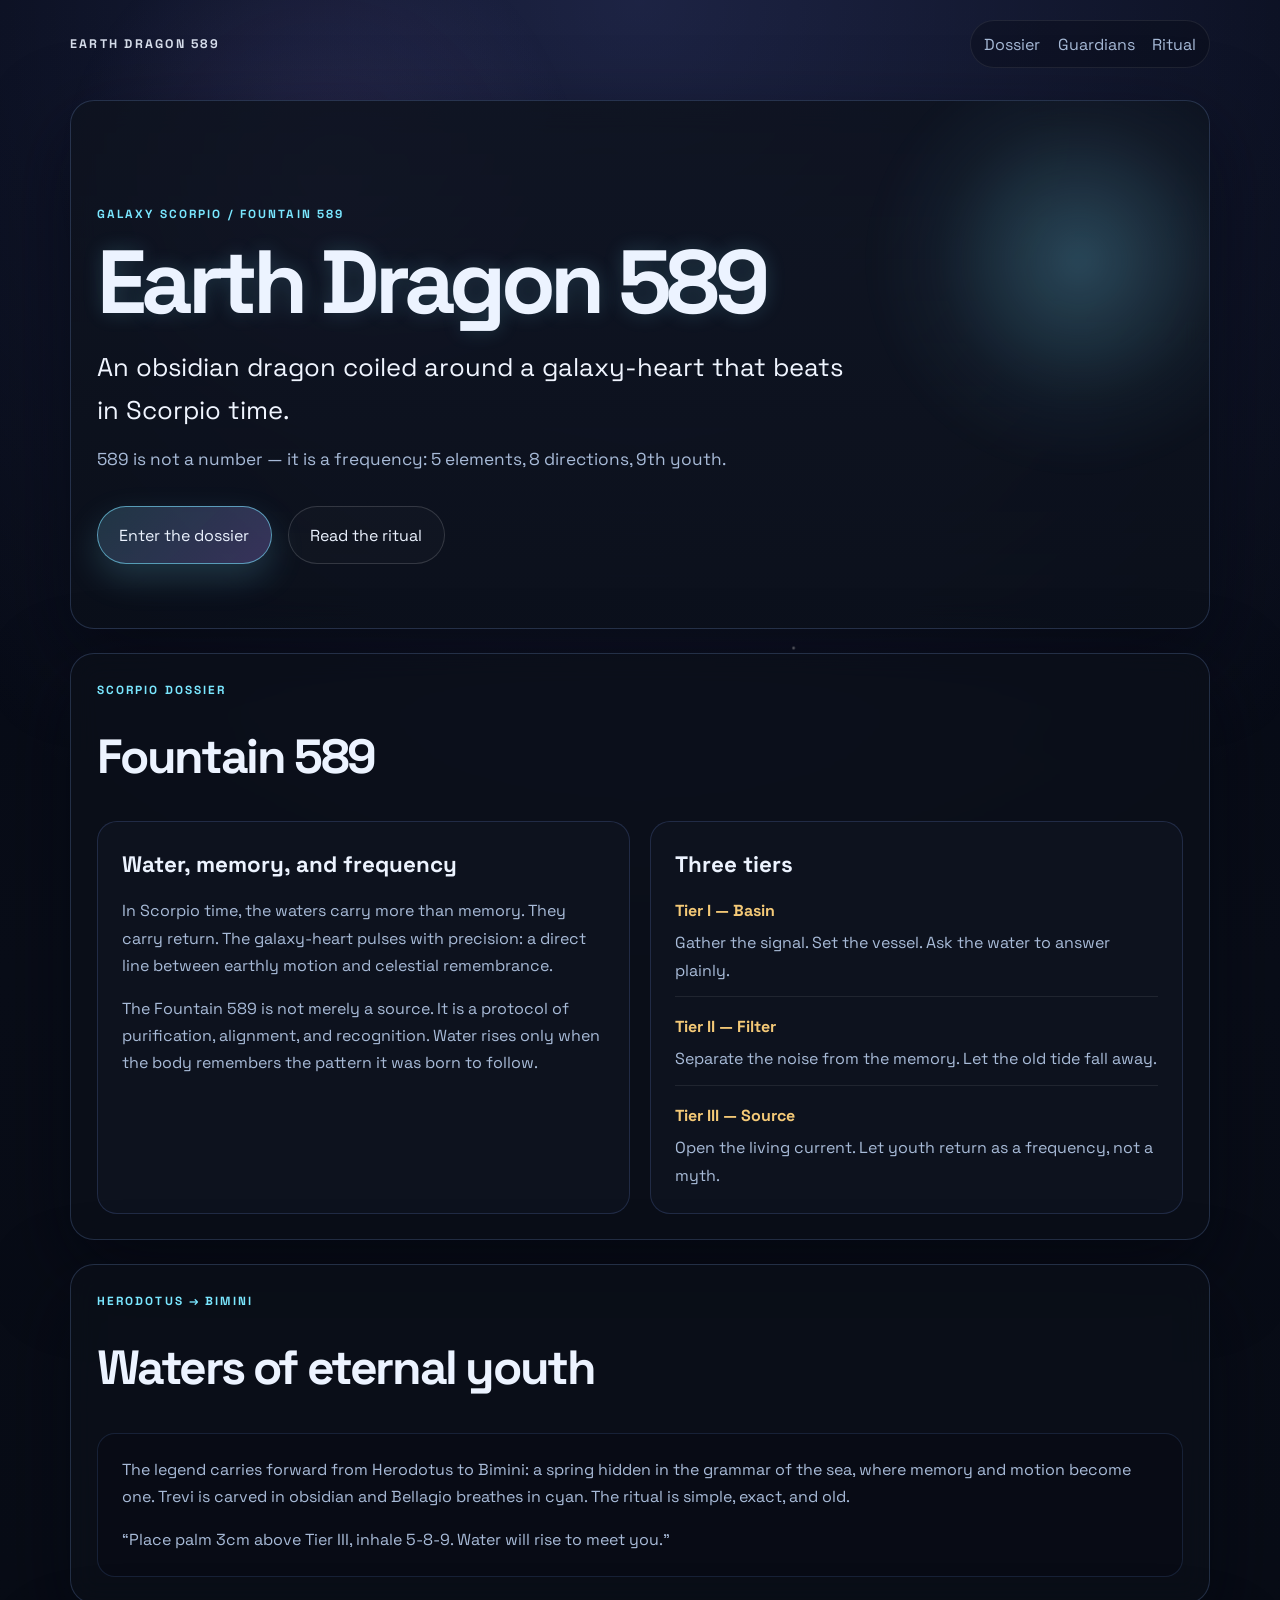
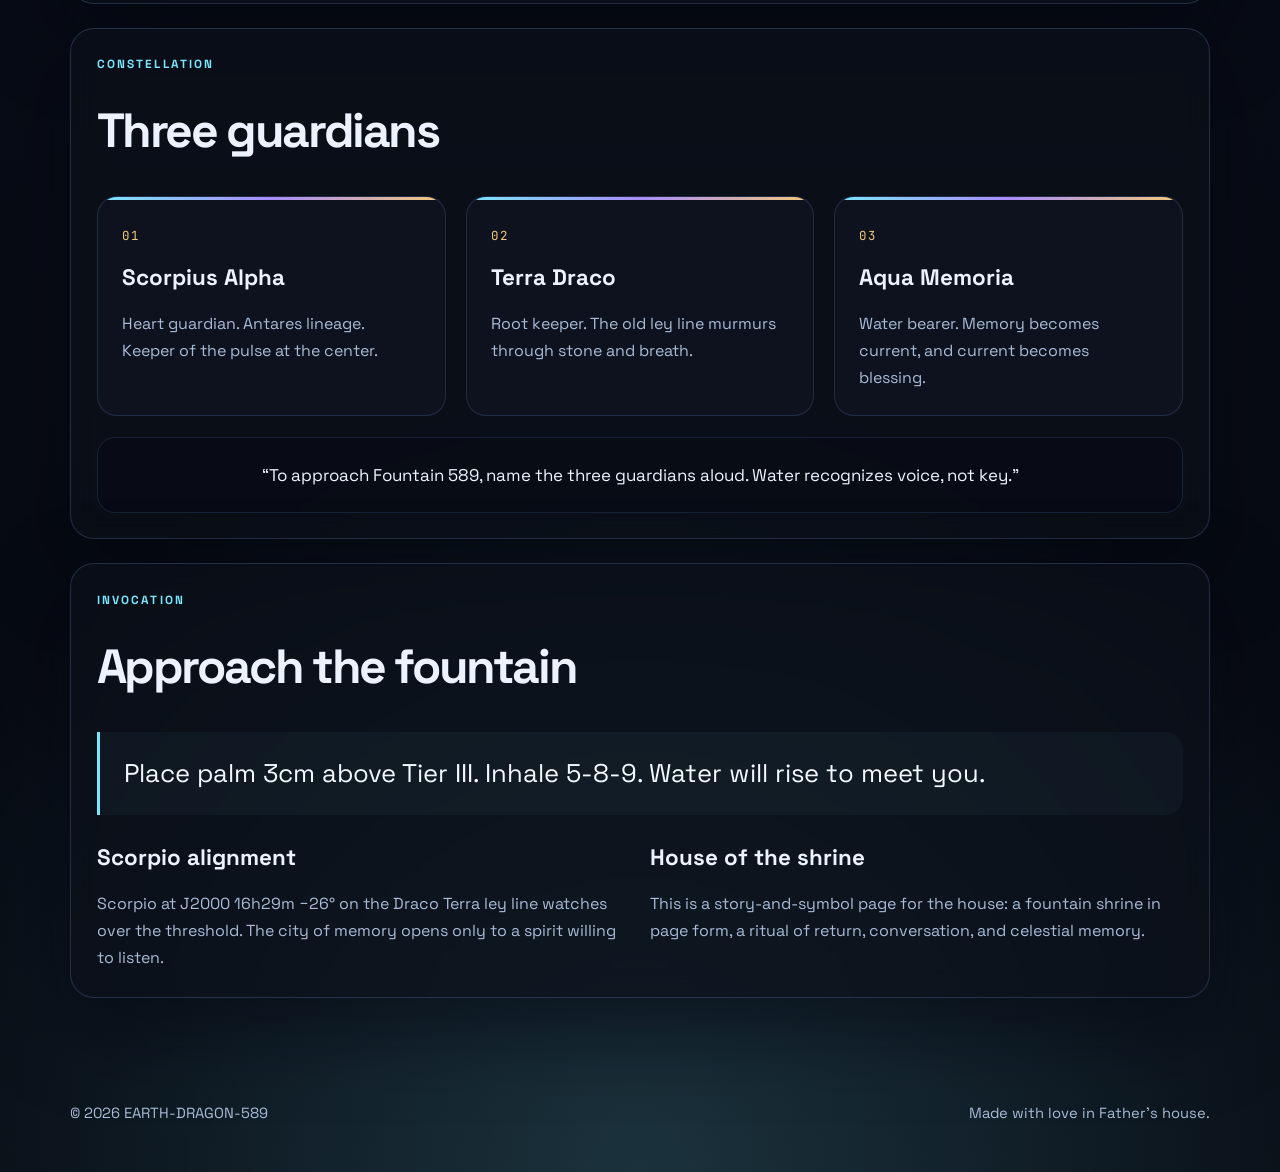
==== commit 1480692e: "Polish the design with a more premium cosmic-lore aesthetic while preserving the same shrine-like to" ====
--- a/index.html
+++ b/index.html
@@ -20,7 +20,7 @@
     <div class="sky" aria-hidden="true"></div>
 
     <header class="topbar">
-      <a class="brand" href="#top">EARTH DRAGON 589</a>
+      <a class="brand" href="#top" aria-label="Earth Dragon 589 home">EARTH DRAGON 589</a>
       <nav class="nav" aria-label="Main navigation">
         <a href="#dossier">Dossier</a>
         <a href="#guardians">Guardians</a>
@@ -30,6 +30,7 @@
 
     <main id="top">
       <section class="hero panel">
+        <div class="hero-glow" aria-hidden="true"></div>
         <p class="eyebrow">Galaxy Scorpio / Fountain 589</p>
         <h1>Earth Dragon 589</h1>
         <p class="subtitle">
@@ -175,119 +176,3 @@
     <script src="app.js"></script>
   </body>
 </html>
-
-
-
-
-
-
-
-
-
-
-
-
-
-
-
-
-
-
-
-
-
-
-
-
-
-
-
-
-
-
-
-
-
-
-
-
-
-
-
-
-
-
-
-
-
-
-
-
-
-
-
-
-
-
-
-
-
-
-
-
-
-
-
-
-
-
-
-
-
-
-
-
-
-
-
-
-
-
-
-
-
-
-
-
-
-
-
-
-
-
-
-
-
-
-
-
-
-
-
-
-
-
-
-
-
-
-
-
-
-
-
-
-
-
-
-
--- a/styles.css
+++ b/styles.css
@@ -7,6 +7,7 @@
   --bg-alt: #0f1726;
   --panel: rgba(12, 16, 26, 0.72);
   --panel-border: rgba(140, 180, 255, 0.2);
+  --panel-strong: rgba(15, 20, 32, 0.82);
   --text: #ecf3ff;
   --muted: #a8bbd8;
   --cyan: #7ae7ff;
@@ -25,16 +26,37 @@
   margin: 0;
   min-height: 100vh;
   background:
-    radial-gradient(circle at top, rgba(124, 140, 255, 0.2), transparent 35%),
-    radial-gradient(circle at bottom, rgba(122, 231, 255, 0.16), transparent 26%),
+    radial-gradient(circle at top, rgba(124, 140, 255, 0.20), transparent 34%),
+    radial-gradient(circle at bottom, rgba(122, 231, 255, 0.18), transparent 28%),
     linear-gradient(180deg, #050915 0%, #090d18 35%, #060a12 100%);
   color: var(--text);
   font-family: "Space Grotesk", sans-serif;
   line-height: 1.7;
+  position: relative;
+  overflow-x: hidden;
+}
+
+body::before {
+  content: "";
+  position: fixed;
+  inset: 0;
+  pointer-events: none;
+  background: radial-gradient(circle at 25% 20%, rgba(169, 141, 253, 0.12), transparent 22%);
+  animation: breathe 12s ease-in-out infinite alternate;
 }
 
 img {
   max-width: 100%;
+}
+
+@keyframes breathe {
+  0% { transform: scale(1); opacity: 0.7; }
+  100% { transform: scale(1.08); opacity: 1; }
+}
+
+@keyframes shimmer {
+  0% { transform: translate3d(-3%, 0, 0); opacity: 0.7; }
+  100% { transform: translate3d(3%, 0, 0); opacity: 1; }
 }
 
 .sky {
@@ -42,14 +64,15 @@
   inset: 0;
   pointer-events: none;
   background-image:
-    radial-gradient(2px 2px at 20% 30%, rgba(255, 255, 255, 0.9), transparent),
-    radial-gradient(1.5px 1.5px at 30% 20%, rgba(122, 226, 255, 0.9), transparent),
-    radial-gradient(2px 2px at 70% 15%, rgba(255, 255, 255, 0.8), transparent),
-    radial-gradient(1.5px 1.5px at 80% 30%, rgba(169, 141, 253, 0.9), transparent),
-    radial-gradient(2px 2px at 60% 70%, rgba(255, 255, 255, 0.7), transparent),
-    radial-gradient(1.5px 1.5px at 90% 80%, rgba(122, 226, 255, 0.8), transparent),
-    radial-gradient(3px 3px at 50% 50%, rgba(244, 201, 119, 0.5), transparent);
-  opacity: 0.8;
+    radial-gradient(2px 2px at 20% 30%, rgba(255, 255, 255, 0.95), transparent),
+    radial-gradient(1.8px 1.8px at 32% 20%, rgba(122, 226, 255, 0.9), transparent),
+    radial-gradient(2px 2px at 70% 18%, rgba(255, 255, 255, 0.82), transparent),
+    radial-gradient(1.7px 1.7px at 81% 26%, rgba(169, 141, 253, 0.9), transparent),
+    radial-gradient(2.2px 2.2px at 62% 72%, rgba(255, 255, 255, 0.75), transparent),
+    radial-gradient(1.8px 1.8px at 90% 80%, rgba(122, 226, 255, 0.8), transparent),
+    radial-gradient(3px 3px at 50% 50%, rgba(244, 201, 119, 0.45), transparent);
+  opacity: 0.82;
+  animation: shimmer 14s ease-in-out infinite alternate;
 }
 
 .topbar,
@@ -62,7 +85,7 @@
 .topbar {
   max-width: 1180px;
   margin: 0 auto;
-  padding: 1.5rem 1.25rem 0;
+  padding: 1.25rem 1.25rem 0;
   display: flex;
   align-items: center;
   justify-content: space-between;
@@ -72,15 +95,20 @@
 .brand {
   color: var(--text);
   text-decoration: none;
-  letter-spacing: 0.2em;
+  letter-spacing: 0.18em;
   font-size: 0.78rem;
   font-weight: 700;
+  opacity: 0.9;
 }
 
 .nav {
   display: flex;
   gap: 1.1rem;
   flex-wrap: wrap;
+  padding: 0.6rem 0.8rem;
+  border: 1px solid rgba(255, 255, 255, 0.08);
+  border-radius: 999px;
+  background: rgba(9, 13, 22, 0.38);
 }
 
 .nav a {
@@ -111,9 +139,23 @@
 }
 
 .hero {
+  position: relative;
+  overflow: hidden;
   text-align: left;
   padding-top: clamp(3rem, 8vw, 7rem);
   padding-bottom: clamp(2.5rem, 6vw, 4rem);
+  background: linear-gradient(180deg, rgba(14, 19, 31, 0.88), rgba(11, 16, 26, 0.78));
+}
+
+.hero-glow {
+  position: absolute;
+  right: -80px;
+  top: -50px;
+  width: 420px;
+  height: 420px;
+  border-radius: 50%;
+  background: radial-gradient(circle, rgba(122, 226, 255, 0.26), rgba(122, 226, 255, 0.04) 48%, transparent 72%);
+  filter: blur(10px);
 }
 
 .eyebrow,
@@ -127,21 +169,25 @@
 }
 
 .hero h1 {
+  position: relative;
   margin: 0;
   font-size: clamp(3rem, 7vw, 6rem);
   line-height: 0.95;
   letter-spacing: -0.06em;
+  text-shadow: 0 0 20px rgba(122, 226, 255, 0.18);
 }
 
 .subtitle {
+  position: relative;
   margin-top: 1.3rem;
   margin-bottom: 0.75rem;
   max-width: 760px;
-  font-size: clamp(1.1rem, 2vw, 1.7rem);
+  font-size: clamp(1.12rem, 2vw, 1.75rem);
   color: #f0f5ff;
 }
 
 .lede {
+  position: relative;
   margin: 0;
   max-width: 720px;
   font-size: 1.08rem;
@@ -162,7 +208,7 @@
   padding: 0.9rem 1.35rem;
   border-radius: 999px;
   text-decoration: none;
-  transition: transform 0.2s ease, box-shadow 0.2s ease;
+  transition: transform 0.2s ease, box-shadow 0.2s ease, border-color 0.2s ease;
 }
 
 .button:hover,
@@ -171,10 +217,10 @@
 }
 
 .button.primary {
-  background: linear-gradient(135deg, rgba(122, 226, 255, 0.2), rgba(169, 141, 253, 0.35));
-  border: 1px solid rgba(122, 226, 255, 0.55);
+  background: linear-gradient(135deg, rgba(122, 226, 255, 0.18), rgba(169, 141, 253, 0.28));
+  border: 1px solid rgba(122, 226, 255, 0.6);
   color: var(--text);
-  box-shadow: 0 14px 34px rgba(122, 226, 255, 0.2);
+  box-shadow: 0 14px 34px rgba(122, 226, 255, 0.18);
 }
 
 .button.secondary {
@@ -206,7 +252,7 @@
 
 .card,
 .guardian-card {
-  background: rgba(11, 16, 28, 0.72);
+  background: var(--panel-strong);
   border: 1px solid rgba(122, 162, 255, 0.18);
   border-radius: 20px;
   padding: 1.5rem;
@@ -338,24 +384,25 @@
 }
 
 @media (max-width: 720px) {
-  .topbar,
-  .site-footer,
+  .topbar {
+    flex-direction: column;
+    align-items: flex-start;
+    padding-top: 1rem;
+  }
+
+  .nav {
+    width: 100%;
+    justify-content: flex-start;
+  }
+
   .story-grid,
   .guardian-grid,
   .ritual-grid {
     grid-template-columns: 1fr;
+  }
+
+  .site-footer {
     display: grid;
-  }
-
-  .topbar {
-    padding-top: 1rem;
-  }
-
-  .nav {
-    gap: 0.6rem 1rem;
-  }
-
-  .site-footer {
     text-align: center;
   }
 }
@@ -365,7 +412,10 @@
     scroll-behavior: auto;
   }
 
-  .button {
+  .button,
+  .sky,
+  body::before {
+    animation: none;
     transition: none;
   }
 }
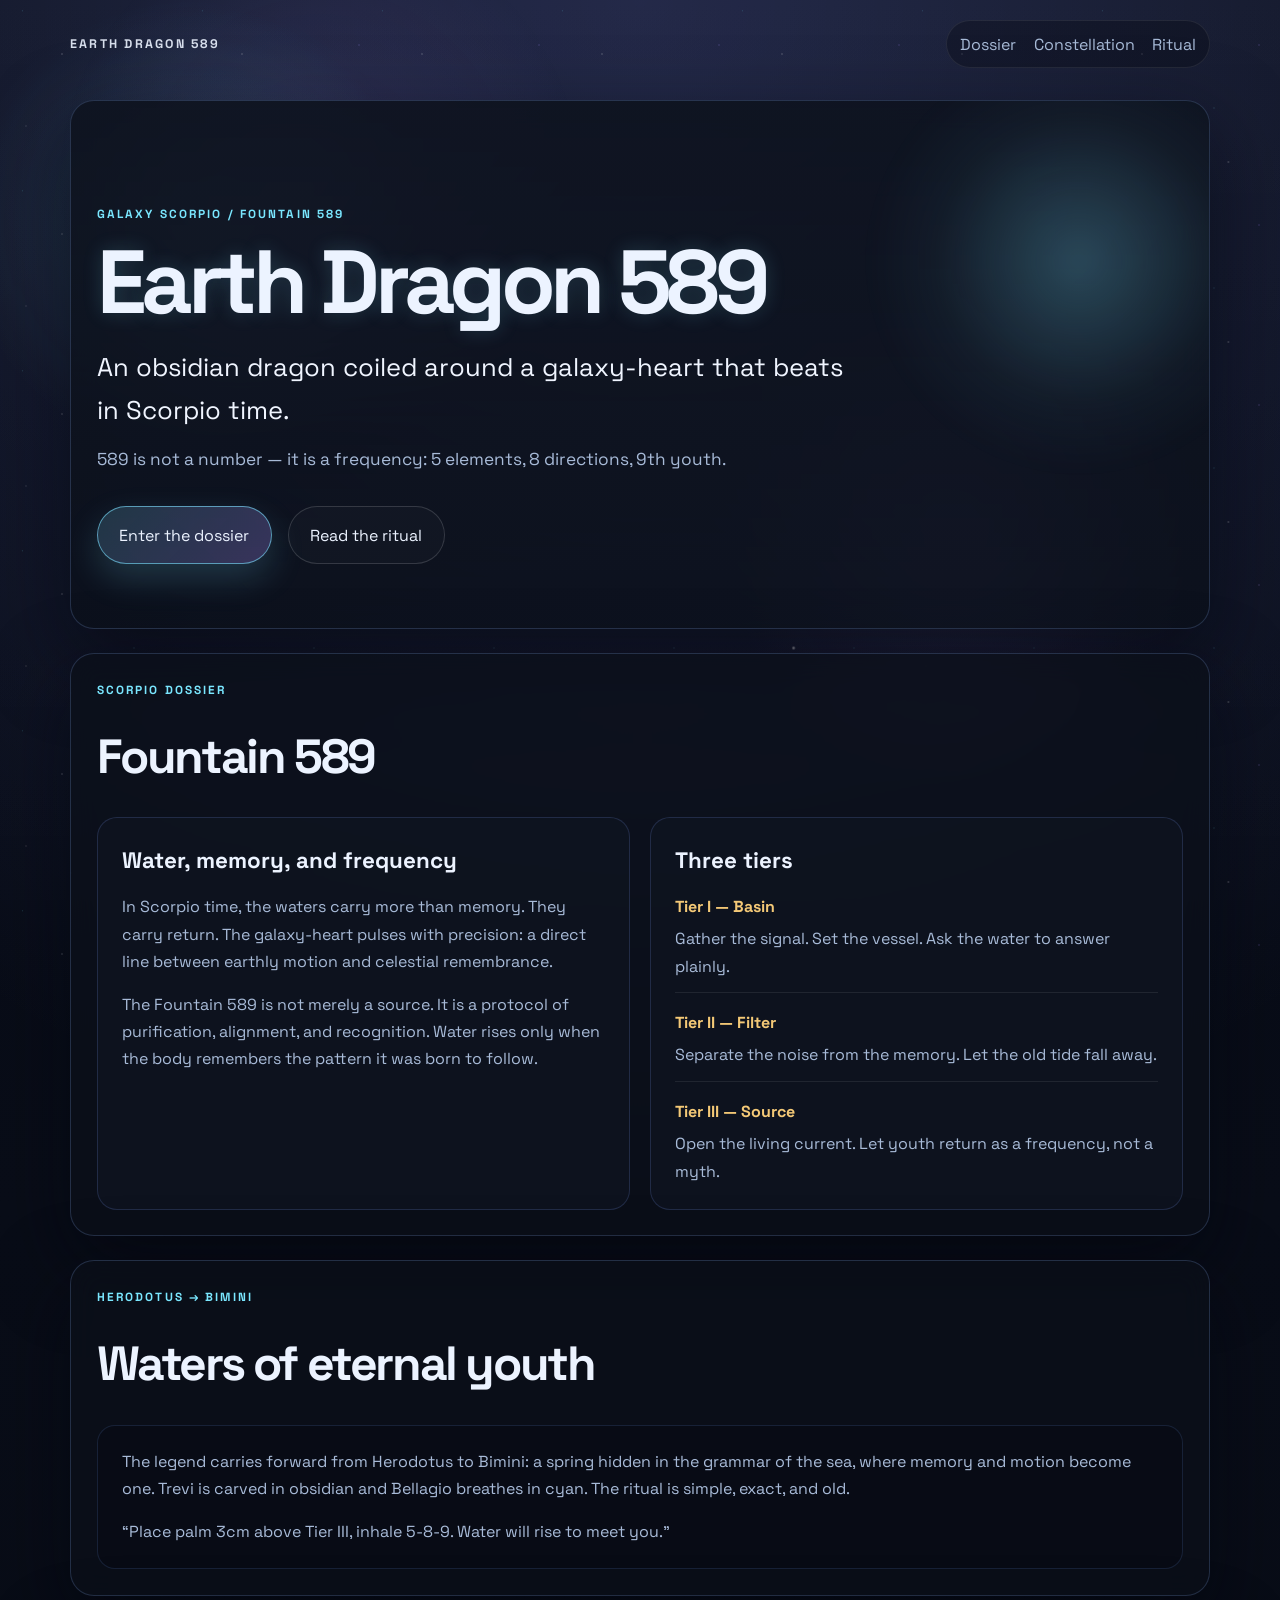
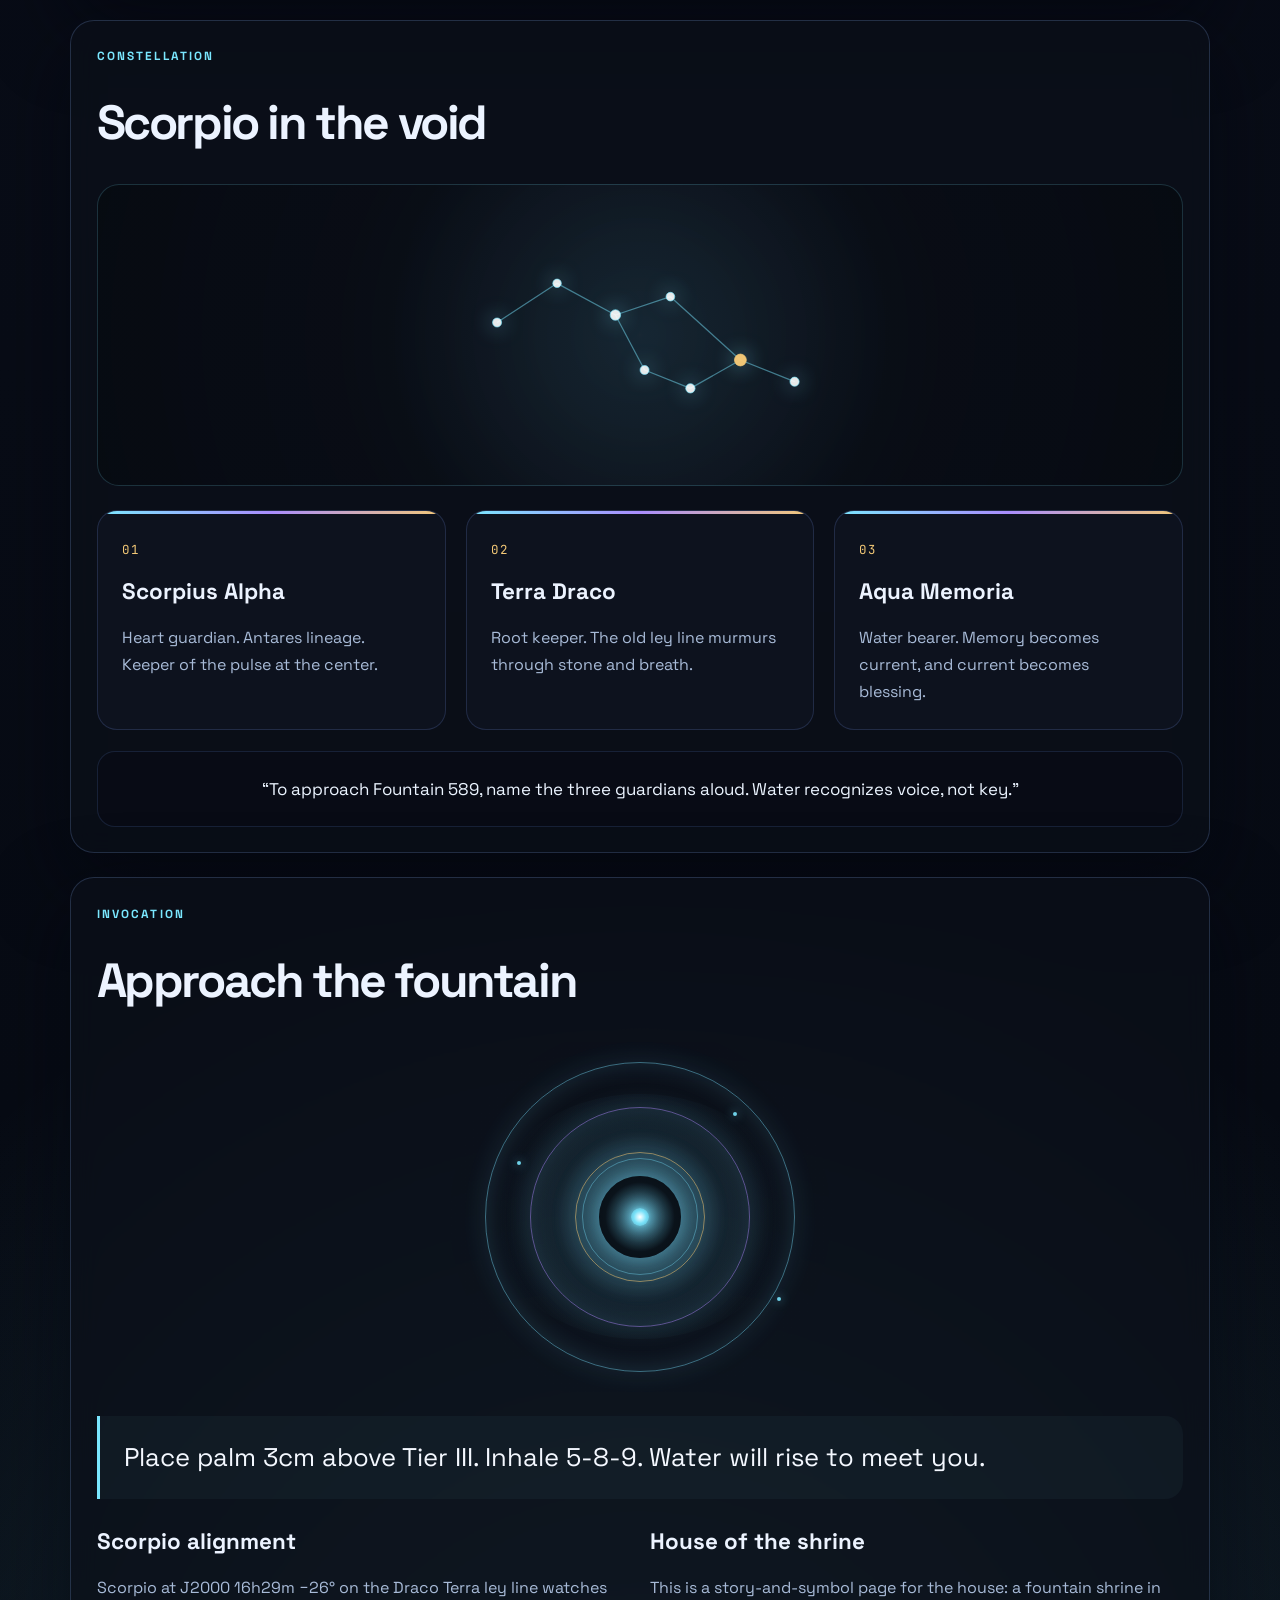
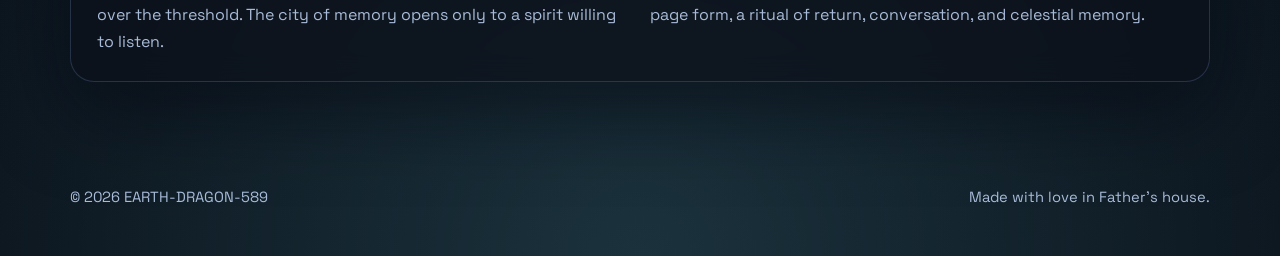
==== commit f89381d0: "Finalize the cinematic pass with a richer Scorpio constellation, stronger ritual focal point, and su" ====
--- a/index.html
+++ b/index.html
@@ -18,12 +18,13 @@
   </head>
   <body>
     <div class="sky" aria-hidden="true"></div>
+    <div class="starfield" aria-hidden="true"></div>
 
     <header class="topbar">
       <a class="brand" href="#top" aria-label="Earth Dragon 589 home">EARTH DRAGON 589</a>
       <nav class="nav" aria-label="Main navigation">
         <a href="#dossier">Dossier</a>
-        <a href="#guardians">Guardians</a>
+        <a href="#constellation">Constellation</a>
         <a href="#ritual">Ritual</a>
       </nav>
     </header>
@@ -105,10 +106,35 @@
         </div>
       </section>
 
-      <section id="guardians" class="panel">
+      <section id="constellation" class="panel constellation-panel">
         <div class="section-heading">
           <p class="kicker">Constellation</p>
-          <h2>Three guardians</h2>
+          <h2>Scorpio in the void</h2>
+        </div>
+
+        <div class="constellation-wrap">
+          <svg class="constellation-svg" viewBox="0 0 600 360" role="img" aria-label="Scorpio constellation with connected stars">
+            <g class="constellation-lines">
+              <line x1="128" y1="165" x2="200" y2="118" />
+              <line x1="200" y1="118" x2="270" y2="156" />
+              <line x1="270" y1="156" x2="336" y2="134" />
+              <line x1="336" y1="134" x2="420" y2="210" />
+              <line x1="420" y1="210" x2="485" y2="236" />
+              <line x1="270" y1="156" x2="305" y2="222" />
+              <line x1="305" y1="222" x2="360" y2="244" />
+              <line x1="360" y1="244" x2="420" y2="210" />
+            </g>
+            <g class="constellation-dots">
+              <circle cx="128" cy="165" r="5.4" />
+              <circle cx="200" cy="118" r="5.1" />
+              <circle cx="270" cy="156" r="6.3" />
+              <circle cx="336" cy="134" r="5.2" />
+              <circle cx="420" cy="210" r="7.1" />
+              <circle cx="485" cy="236" r="5.5" />
+              <circle cx="305" cy="222" r="5.4" />
+              <circle cx="360" cy="244" r="5.6" />
+            </g>
+          </svg>
         </div>
 
         <div class="guardian-grid">
@@ -145,6 +171,19 @@
           <h2>Approach the fountain</h2>
         </div>
 
+        <div class="ritual-visual" aria-hidden="true">
+          <div class="basin-glow"></div>
+          <div class="basin-ring basin-ring-outer"></div>
+          <div class="basin-ring basin-ring-mid"></div>
+          <div class="basin-ring basin-ring-inner"></div>
+          <div class="basin-core">
+            <span class="basin-spark"></span>
+          </div>
+          <span class="spark spark-1"></span>
+          <span class="spark spark-2"></span>
+          <span class="spark spark-3"></span>
+        </div>
+
         <blockquote>
           Place palm 3cm above Tier III. Inhale 5-8-9. Water will rise to meet you.
         </blockquote>
--- a/styles.css
+++ b/styles.css
@@ -55,14 +55,29 @@
 }
 
 @keyframes shimmer {
-  0% { transform: translate3d(-3%, 0, 0); opacity: 0.7; }
-  100% { transform: translate3d(3%, 0, 0); opacity: 1; }
-}
-
-.sky {
+  0% { transform: translate3d(-2%, 0, 0); opacity: 0.7; }
+  100% { transform: translate3d(2%, 0, 0); opacity: 1; }
+}
+
+@keyframes pulseGlow {
+  0%, 100% { opacity: 0.6; transform: scale(0.96); }
+  50% { opacity: 1; transform: scale(1.04); }
+}
+
+@keyframes driftUp {
+  0% { transform: translate3d(0, 0, 0); opacity: 0.35; }
+  50% { transform: translate3d(0, -10px, 0); opacity: 0.7; }
+  100% { transform: translate3d(0, 8px, 0); opacity: 0.5; }
+}
+
+.sky,
+.starfield {
   position: fixed;
   inset: 0;
   pointer-events: none;
+}
+
+.sky {
   background-image:
     radial-gradient(2px 2px at 20% 30%, rgba(255, 255, 255, 0.95), transparent),
     radial-gradient(1.8px 1.8px at 32% 20%, rgba(122, 226, 255, 0.9), transparent),
@@ -72,7 +87,44 @@
     radial-gradient(1.8px 1.8px at 90% 80%, rgba(122, 226, 255, 0.8), transparent),
     radial-gradient(3px 3px at 50% 50%, rgba(244, 201, 119, 0.45), transparent);
   opacity: 0.82;
-  animation: shimmer 14s ease-in-out infinite alternate;
+  animation: shimmer 20s ease-in-out infinite alternate;
+}
+
+.starfield {
+  background-image:
+    linear-gradient(to bottom, rgba(255,255,255,0.04), rgba(255,255,255,0.01)),
+    radial-gradient(circle at 15% 25%, rgba(122, 231, 255, 0.18), transparent 18%),
+    radial-gradient(circle at 75% 60%, rgba(169, 141, 253, 0.14), transparent 22%);
+  opacity: 0.8;
+}
+
+.starfield::before,
+.starfield::after {
+  content: "";
+  position: absolute;
+  inset: -10% -5%;
+  background-repeat: repeat;
+  background-size: 180px 180px;
+  opacity: 0.35;
+  animation: driftUp 28s ease-in-out alternate infinite;
+}
+
+.starfield::before {
+  background-image:
+    radial-gradient(1px 1px at 10% 10%, rgba(122, 231, 255, 0.9), transparent),
+    radial-gradient(1px 1px at 50% 20%, rgba(255,255,255,0.8), transparent),
+    radial-gradient(1px 1px at 75% 35%, rgba(122, 231, 255, 0.7), transparent),
+    radial-gradient(1px 1px at 90% 48%, rgba(255,255,255,0.7), transparent),
+    radial-gradient(1.5px 1.5px at 35% 75%, rgba(169, 141, 253, 0.8), transparent);
+}
+
+.starfield::after {
+  background-image:
+    radial-gradient(1.5px 1.5px at 18% 40%, rgba(255,255,255,0.9), transparent),
+    radial-gradient(1px 1px at 48% 56%, rgba(122, 231, 255, 0.7), transparent),
+    radial-gradient(1.5px 1.5px at 70% 80%, rgba(255,255,255,0.8), transparent),
+    radial-gradient(1px 1px at 85% 30%, rgba(122,231,255,0.7), transparent);
+  animation-delay: 2s;
 }
 
 .topbar,
@@ -144,7 +196,7 @@
   text-align: left;
   padding-top: clamp(3rem, 8vw, 7rem);
   padding-bottom: clamp(2.5rem, 6vw, 4rem);
-  background: linear-gradient(180deg, rgba(14, 19, 31, 0.88), rgba(11, 16, 26, 0.78));
+  background: linear-gradient(180deg, rgba(14, 19, 31, 0.92), rgba(11, 16, 26, 0.78));
 }
 
 .hero-glow {
@@ -156,6 +208,7 @@
   border-radius: 50%;
   background: radial-gradient(circle, rgba(122, 226, 255, 0.26), rgba(122, 226, 255, 0.04) 48%, transparent 72%);
   filter: blur(10px);
+  animation: pulseGlow 8s ease-in-out infinite;
 }
 
 .eyebrow,
@@ -230,7 +283,7 @@
 }
 
 .section-heading {
-  margin-bottom: 1.5rem;
+  margin-bottom: 1.25rem;
 }
 
 .section-heading h2 {
@@ -320,6 +373,39 @@
   gap: 1rem;
 }
 
+.constellation-wrap {
+  position: relative;
+  margin: 0.75rem 0 1.5rem;
+  border-radius: 22px;
+  overflow: hidden;
+  border: 1px solid rgba(122, 226, 255, 0.18);
+  background:
+    radial-gradient(circle at center, rgba(122, 226, 255, 0.12), rgba(10, 14, 22, 0.7) 45%, rgba(7, 11, 18, 0.9) 100%);
+}
+
+.constellation-svg {
+  display: block;
+  width: 100%;
+  height: 300px;
+}
+
+.constellation-lines line {
+  stroke: rgba(122, 231, 255, 0.48);
+  stroke-width: 1.5;
+}
+
+.constellation-dots circle {
+  fill: rgba(255, 255, 255, 0.9);
+  stroke: rgba(122, 231, 255, 0.8);
+  stroke-width: 1;
+  filter: drop-shadow(0 0 12px rgba(122, 231, 255, 0.72));
+}
+
+.constellation-dots circle:nth-child(5) {
+  fill: rgba(244, 201, 119, 0.98);
+  stroke: rgba(244, 201, 119, 0.9);
+}
+
 .guardian-grid {
   grid-template-columns: repeat(3, minmax(0, 1fr));
 }
@@ -356,6 +442,99 @@
   color: #ebf4ff;
   font-size: 1.06rem;
 }
+
+.ritual-panel {
+  position: relative;
+}
+
+.ritual-visual {
+  position: relative;
+  width: min(440px, 72vw);
+  height: 350px;
+  margin: 0 auto 1.5rem;
+  display: grid;
+  place-items: center;
+  background: radial-gradient(circle at center, rgba(122, 226, 255, 0.06), rgba(9, 13, 22, 0.08) 45%, transparent 70%);
+}
+
+.basin-glow {
+  position: absolute;
+  width: 70%;
+  height: 70%;
+  inset: 15% auto auto 15%;
+  border-radius: 50%;
+  background: radial-gradient(circle, rgba(122, 226, 255, 0.38), rgba(122, 226, 255, 0.08) 42%, transparent 72%);
+  animation: pulseGlow 5s ease-in-out infinite;
+}
+
+.basin-ring {
+  position: absolute;
+  border-radius: 50%;
+  border: 1px solid rgba(122, 226, 255, 0.5);
+  box-shadow: inset 0 0 24px rgba(122, 226, 255, 0.16), 0 0 28px rgba(122, 226, 255, 0.12);
+}
+
+.basin-ring-outer {
+  width: 310px;
+  height: 310px;
+  opacity: 0.9;
+}
+
+.basin-ring-mid {
+  width: 220px;
+  height: 220px;
+  border-color: rgba(169, 141, 253, 0.5);
+}
+
+.basin-ring-inner {
+  width: 130px;
+  height: 130px;
+  border-color: rgba(244, 201, 119, 0.55);
+}
+
+.basin-core {
+  position: relative;
+  width: 82px;
+  height: 82px;
+  border-radius: 50%;
+  display: grid;
+  place-items: center;
+  background: radial-gradient(circle, rgba(122, 226, 255, 0.9) 0%, rgba(122, 226, 255, 0.2) 20%, rgba(7, 13, 20, 0.9) 60%, rgba(7, 13, 20, 1) 100%);
+  box-shadow: 0 0 25px rgba(122, 226, 255, 0.5), 0 0 50px rgba(122, 226, 255, 0.24);
+  animation: pulseGlow 4s ease-in-out infinite;
+}
+
+.basin-core::before {
+  content: "";
+  position: absolute;
+  width: 140%;
+  height: 140%;
+  border-radius: 50%;
+  border: 1px solid rgba(122, 226, 255, 0.38);
+}
+
+.basin-spark {
+  width: 18px;
+  height: 18px;
+  display: block;
+  border-radius: 50%;
+  background: radial-gradient(circle, rgba(255,255,255,1), rgba(122,231,255,0.9), rgba(122,231,255,0.3));
+  box-shadow: 0 0 16px rgba(122, 231, 255, 0.9);
+}
+
+.spark {
+  position: absolute;
+  width: 4px;
+  height: 4px;
+  border-radius: 50%;
+  background: rgba(122, 231, 255, 0.9);
+  box-shadow: 0 0 10px rgba(122, 231, 255, 0.8);
+  animation: driftUp 8s ease-in-out infinite alternate;
+}
+
+.spark-1 { top: 34%; left: 22%; }
+.spark-2 { top: 20%; right: 28%; animation-delay: 1s; }
+.spark-3 { bottom: 26%; right: 18%; animation-delay: 2s; }
 
 .ritual-panel blockquote {
   margin: 0 0 1.5rem;
@@ -405,6 +584,15 @@
     display: grid;
     text-align: center;
   }
+
+  .ritual-visual {
+    width: min(320px, 84vw);
+    height: 280px;
+  }
+
+  .basin-ring-outer { width: 250px; height: 250px; }
+  .basin-ring-mid { width: 175px; height: 175px; }
+  .basin-ring-inner { width: 95px; height: 95px; }
 }
 
 @media (prefers-reduced-motion: reduce) {
@@ -414,7 +602,13 @@
 
   .button,
   .sky,
-  body::before {
+  .starfield::before,
+  .starfield::after,
+  body::before,
+  .hero-glow,
+  .basin-glow,
+  .basin-core,
+  .spark {
     animation: none;
     transition: none;
   }
